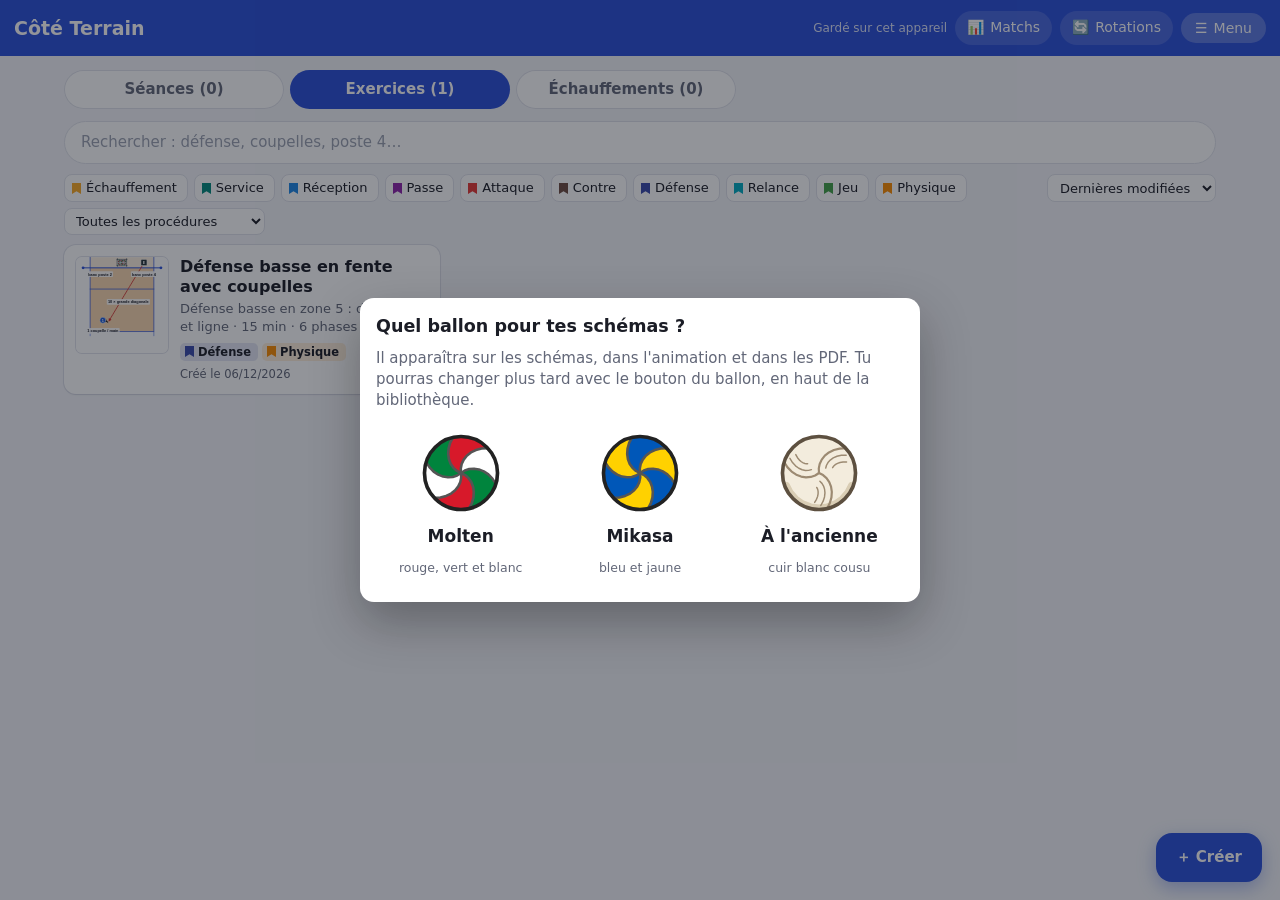
==== app/index.html @ c078babe "Version web de l'appli (iPhone, iPad, Mac) - test" ====
<!DOCTYPE html>
<html lang="fr">
<head>
<meta charset="utf-8">
<meta name="viewport" content="width=device-width,initial-scale=1">
<title>Côté Terrain</title>
<meta name="theme-color" content="#2A4FD8">
<meta name="color-scheme" content="light">
<link rel="manifest" href="manifest.webmanifest">
<link rel="icon" href="icons/icon-192.png">
<link rel="apple-touch-icon" href="icons/icon-192.png">
<meta name="apple-mobile-web-app-capable" content="yes">
<meta name="mobile-web-app-capable" content="yes">
<meta name="apple-mobile-web-app-title" content="Côté Terrain">
<meta name="apple-mobile-web-app-status-bar-style" content="default">
<script>window.COTE_TERRAIN_WEB = true;   /* version web : fiches gardées dans l'appareil, pas de serveur */</script>
<style>
:root{--bg:#F3F4F8;--card:#fff;--ink:#1B1D26;--muted:#626778;--line:#DFE1EA;--pri:#2A4FD8;--pri2:#E7ECFD;--danger:#C62828;--r:12px}
*{box-sizing:border-box}
:root{color-scheme:light}
input,textarea,select{background-color:#fff;color:var(--ink)}
*{scrollbar-width:thin;scrollbar-color:#C9CEDD transparent}
*::-webkit-scrollbar{width:8px;height:6px}*::-webkit-scrollbar-track{background:transparent}
*::-webkit-scrollbar-thumb{background:#C9CEDD;border-radius:99px}*::-webkit-scrollbar-thumb:hover{background:#A9B0C4}
input::placeholder,textarea::placeholder{color:#9AA0B0}
html,body{margin:0;background:var(--bg);color:var(--ink);font:15px/1.4 Roboto,system-ui,-apple-system,"Segoe UI",Arial,sans-serif}
button,input,select,textarea{font:inherit;color:inherit}
button{cursor:pointer}
.top{position:sticky;top:0;z-index:20;background:var(--pri);color:#fff;display:flex;align-items:center;gap:8px;padding:10px 14px;min-height:56px}
.top h1{font-size:19px;margin:0;flex:1;white-space:nowrap;overflow:hidden;text-overflow:ellipsis}
.top .sync{font-size:12px;opacity:.85;white-space:nowrap}
.tbtn{background:rgba(255,255,255,.14);border:0;color:#fff;border-radius:999px;padding:7px 12px;font-size:14px;display:inline-flex;align-items:center;gap:6px;white-space:nowrap}
.tbtn:hover{background:rgba(255,255,255,.26)}
.tbtn svg{width:18px;height:18px;fill:currentColor}
.wrap{max-width:1180px;margin:0 auto;padding:14px}
.banner{background:#FFF4D6;border:1px solid #F2D27A;border-radius:10px;padding:10px 12px;margin-bottom:12px;font-size:14px}
/* ----- appui long sur une carte (1.10.8) ----- */
#app .card[data-a="open"]{-webkit-touch-callout:none;-webkit-user-select:none;user-select:none}
#app .card.lp{transform:scale(.97);transition:transform .45s ease;box-shadow:0 0 0 3px var(--pri)}
.cm-t{margin:0 0 10px;font-size:17px;line-height:1.3}.cm{display:grid;gap:6px}
.cm button{display:flex;align-items:center;gap:10px;width:100%;text-align:left;border:0;border-radius:12px;background:#F3F5FB;padding:13px 14px;font-size:16px;font-weight:600;color:var(--ink)}
.cm button:hover{background:#E8ECF7}.cm button svg{width:20px;height:20px;fill:currentColor}.cm .cm-del{color:#C62828;background:#FDECEC}
/* ----- aperçu avant impression (1.10.3) ----- */
.pvw{position:fixed;inset:0;z-index:60;background:#5B6070;display:flex;flex-direction:column}
.pv-top{display:flex;align-items:center;gap:8px;flex-wrap:nowrap;padding:8px 12px;padding-top:calc(8px + env(safe-area-inset-top));background:#1B1D26;color:#fff}.pv-top b{flex:1;min-width:0;font-size:16px;white-space:nowrap;overflow:hidden;text-overflow:ellipsis}
.pv-top .btn svg{width:16px;height:16px;vertical-align:-3px}.pv-top .btn:not(.pri),.pv-top .sp-x{color:#1B1D26}.pv-top .btn svg{fill:currentColor}.pv-top .sp-x{width:40px;height:40px;font-size:19px;flex:0 0 40px}
.pv-pages{flex:1;overflow:auto;padding:16px 12px 40px;-webkit-overflow-scrolling:touch}
.pv-page{background:#fff;box-shadow:0 6px 24px rgba(0,0,0,.35);margin:0 auto;position:relative;overflow:hidden}
.pv-page svg{display:block}.pv-page.side svg{position:absolute;left:0;top:0;transform-origin:0 0;transform:rotate(90deg) translateY(-100%)}
.pv-n{color:#E5E8F0;font-size:13px;margin:6px 0 16px;text-align:center}
.pv-z{display:flex;background:rgba(255,255,255,.12);border-radius:10px;overflow:hidden}.pv-z button{background:none;border:0;color:#fff;font-size:18px;padding:7px 11px;min-width:40px}.pv-z .pv-zl{font-size:13px;min-width:58px}
.pv-rotb.on{background:#FFD54F}
.pv-hint{position:absolute;left:50%;transform:translateX(-50%);bottom:14px;padding:6px 12px;border-radius:999px;background:rgba(27,29,38,.85);color:#fff;font-size:13px;pointer-events:none;white-space:nowrap;animation:pvh 4s forwards}@keyframes pvh{0%,70%{opacity:1}100%{opacity:0;visibility:hidden}}
@media (hover:hover) and (pointer:fine){.pv-hint{display:none}}
@media (max-width:640px){.pv-top{gap:5px;padding-left:8px;padding-right:8px}.pv-top .btn span,.pv-top b{display:none}.pv-top .pv-z{margin-right:auto}.pv-top .btn{padding:8px 10px}}
/* ----- rotations 5-1 (1.10) ----- */
.rot{display:grid;grid-template-columns:minmax(260px,330px) minmax(0,1fr);gap:14px;align-items:start}
.rot-side{display:grid;gap:12px;position:sticky;top:68px}.rot-main{display:grid;gap:12px}
.rot-ps{display:grid;grid-template-columns:repeat(6,1fr);gap:6px;margin:12px 0 8px}
.rot-p{border:0;border-radius:10px;padding:12px 0;font-size:17px;font-weight:800;background:#fff;box-shadow:0 0 0 1px var(--line);color:var(--ink)}
.rot-p.on{background:var(--pri);color:#fff;box-shadow:none}
.rot-next{width:100%}.rot-hint{color:var(--muted);font-size:13px;margin:8px 0 0;line-height:1.45}
.rot-rs{display:flex;align-items:center;gap:8px;margin:4px 0}.rot-rs span{flex:0 0 96px;font-size:14px;font-weight:600}.rot-rs select{flex:1;min-width:0;padding:7px;border-radius:8px;border:1px solid var(--line);background:#fff;font-size:14px}
.rot-roles{margin-top:8px;border-top:1px solid var(--line);padding-top:8px}
.rot-court .ed-svg{max-height:70vh}.rot-txt h3{margin:4px 0 6px;font-size:16px}.rot-txt p{margin:0 0 10px;font-size:16px;line-height:1.55}
.rot-chk{list-style:none;padding:0;margin:0 0 6px;display:grid;gap:3px;font-size:14px}.rot-chk .ok{color:#1E7B34}.rot-chk .ko{color:#C62828;font-weight:700}
.rot-src{margin-top:8px;font-size:13px}.rot-src summary{cursor:pointer;color:var(--muted)}.rot-src ul{margin:6px 0 0;padding-left:18px}
@media (max-width:860px){.rot{grid-template-columns:1fr}.rot-side{position:static}}
/* ----- mode lecture (1.9) ----- */
.rd-h{margin:0 0 12px}.rd-h h2{font-size:24px;margin:2px 0 8px;line-height:1.2}
.rd-chips{display:flex;flex-wrap:wrap;gap:6px;margin-bottom:8px}.rd-chips span{background:#fff;box-shadow:0 0 0 1px var(--line);border-radius:999px;padding:5px 11px;font-size:14px}
.rd-hb{margin-top:8px}.rd-info{margin:6px 0 0;font-size:16px;line-height:1.5}
.rd-grid{display:grid;grid-template-columns:minmax(0,1.05fr) minmax(0,1fr);gap:16px;align-items:start}
.rd-sch{position:sticky;top:68px;min-height:200px}.rd .ed-svg{touch-action:pan-x pan-y pinch-zoom;max-height:68vh}
.rd-txt{display:grid;gap:10px}.rd-s{background:#fff;border-radius:var(--r);box-shadow:0 0 0 1px var(--line);padding:12px 14px}
.rd-s h3{margin:0 0 6px;font-size:13px;letter-spacing:.04em;text-transform:uppercase;color:var(--pri)}
.rd-t{font-size:17px;line-height:1.55}.rd-empty{color:var(--muted);font-size:16px}
.rd-wu{display:grid;gap:12px}.rd-wi{display:grid;grid-template-columns:minmax(200px,340px) minmax(0,1fr);gap:16px;align-items:start}
.rd-wi:not(:has(.rd-wsch)){grid-template-columns:1fr}
.rd-wsch svg{width:100%;height:auto;display:block}.rd-wtx h3{margin:2px 0 6px;font-size:19px}.rd-wtx p{margin:0 0 6px;font-size:17px;line-height:1.5}
.rd-ok{color:var(--pri);font-weight:600}
.sv{position:relative}
.sv-track{display:flex;overflow-x:auto;overflow-y:hidden;scroll-snap-type:x mandatory;scrollbar-width:none;height:calc(100vh - 56px - 28px - 66px);height:calc(100dvh - 56px - 28px - 66px);overscroll-behavior-x:contain}
.sv-track::-webkit-scrollbar{display:none}
.sv-slide{flex:0 0 100%;scroll-snap-align:start;scroll-snap-stop:always;overflow-y:auto;padding:2px 4px 16px}
.sv-nav{position:fixed;left:0;right:0;bottom:0;z-index:15;display:flex;align-items:center;gap:10px;padding:8px 12px calc(8px + env(safe-area-inset-bottom));background:rgba(255,255,255,.96);box-shadow:0 -1px 0 var(--line),0 -6px 18px rgba(20,30,70,.06)}
.sv-nav>.btn{min-width:64px;font-size:18px;padding:10px 14px}
.sv-mid{flex:1;min-width:0;text-align:center}.sv-mid b{display:block;font-size:15px;white-space:nowrap;overflow:hidden;text-overflow:ellipsis}
.sv-dots{display:flex;justify-content:center;gap:7px;margin-top:6px;flex-wrap:wrap}
.sv-dots button{width:10px;height:10px;border-radius:50%;border:0;padding:0;background:#C9CEDD}.sv-dots button.on{background:var(--pri);width:22px;border-radius:6px}
.sv-step{display:flex;align-items:center;gap:12px;width:100%;text-align:left;background:#fff;border:0;box-shadow:0 0 0 1px var(--line);border-radius:12px;padding:8px 12px;margin:0 0 8px}
.sv-step .n{flex:0 0 30px;height:30px;border-radius:50%;background:var(--pri2);color:var(--pri);font-weight:800;display:flex;align-items:center;justify-content:center}
.sv-step .th svg{width:58px;height:auto;display:block}.sv-step .t{flex:1;min-width:0}.sv-step .t b{display:block;font-size:16px}.sv-step .t small{color:var(--muted)}
.sv-step .go{font-size:26px;color:var(--muted)}.sv-hint{color:var(--muted);text-align:center;font-size:15px}
.sv-cover{max-width:760px;margin:0 auto}
@media (max-width:860px){.rd-grid{grid-template-columns:1fr}.rd-sch{position:static}.rd-wi{grid-template-columns:1fr}.rd-h h2{font-size:21px}.rd-t{font-size:16px}}
.banner.bkrem{display:flex;flex-wrap:wrap;align-items:center;gap:8px 12px;background:#EAF2FF;border-color:#A9C4F5}
.banner.bkrem>span:first-child{flex:1 1 320px}.banner .bkb{display:flex;gap:6px;flex-wrap:wrap}.banner .bkb .btn{margin:0}
.tabs{display:flex;gap:6px;margin-bottom:12px}
.tab{flex:1;max-width:220px;border:0;background:#fff;border-radius:999px;padding:9px 12px;font-weight:600;color:var(--muted);box-shadow:0 0 0 1px var(--line) inset}
.tab.on{background:var(--pri);color:#fff;box-shadow:none}
.search{width:100%;border:1px solid var(--line);background:#fff;border-radius:999px;padding:10px 16px;outline:none}
.search:focus{border-color:var(--pri)}
.chips{display:flex;flex-wrap:wrap;gap:6px;margin:10px 0}
.chip{border:1px solid var(--line);background:#fff;border-radius:8px;padding:4px 10px 4px 7px;font-size:13px;display:inline-flex;align-items:center;gap:5px}
.chip.on{border-color:transparent;font-weight:600}
.bm{width:9px;height:11px;flex:none}
.grid{display:grid;grid-template-columns:repeat(auto-fill,minmax(300px,1fr));gap:12px}
.card{background:var(--card);border-radius:var(--r);box-shadow:0 1px 2px rgba(20,30,60,.08),0 0 0 1px var(--line);padding:12px;display:flex;gap:12px;cursor:pointer;text-align:left;border:0;width:100%}
.card:hover{box-shadow:0 4px 14px rgba(20,30,60,.12),0 0 0 1px var(--line)}
.card .th{flex:none;border-radius:6px;overflow:hidden;background:#fff;box-shadow:0 0 0 1px var(--line)}
.card .th svg{display:block}
.card h3{margin:0 0 3px;font-size:16px;line-height:1.25}
.card .sub{color:var(--muted);font-size:13px;margin-bottom:6px}
.badges{display:flex;flex-wrap:wrap;gap:4px}
.badge{display:inline-flex;align-items:center;gap:4px;padding:1px 7px 1px 5px;border-radius:5px;font-size:11.5px;font-weight:600}
.empty{text-align:center;color:var(--muted);padding:40px 10px}
.fab{position:fixed;right:18px;bottom:18px;z-index:30;background:var(--pri);color:#fff;border:0;border-radius:16px;padding:14px 20px;font-weight:700;box-shadow:0 6px 18px rgba(42,79,216,.35);display:flex;align-items:center;gap:8px}
.menu{position:fixed;right:18px;bottom:82px;z-index:31;background:#fff;border-radius:12px;box-shadow:0 8px 30px rgba(0,0,0,.2);overflow:hidden;min-width:250px}
.menu button{display:block;width:100%;text-align:left;border:0;background:#fff;padding:13px 16px}
.menu button:hover{background:var(--pri2)}
.menu small{display:block;color:var(--muted);font-size:12px}
.page{display:grid;grid-template-columns:minmax(330px,1.1fr) minmax(320px,1fr);gap:16px;align-items:start}
@media (max-width:1100px){.page{grid-template-columns:minmax(0,1.15fr) minmax(0,1fr)}}   /* tablette : schéma à gauche, explications à droite */
@media (max-width:599px){.page{grid-template-columns:1fr}}
.page>*,.ed,.ed>*{min-width:0}
@media (max-width:640px){.tbtn span{display:none}.tbtn{padding:8px}.top .sync{display:none}.top{gap:6px;padding:8px 10px}.wrap{padding:10px}.panel{padding:10px}}
.panel{background:#fff;border-radius:var(--r);box-shadow:0 0 0 1px var(--line);padding:14px}
.panel h2{font-size:15px;margin:0 0 10px;color:var(--pri)}
.f{display:block;margin-bottom:12px}
.f>span{display:block;font-size:12.5px;font-weight:700;color:var(--muted);margin-bottom:4px}
.f input,.f textarea,.f select{width:100%;border:1px solid var(--line);border-radius:8px;padding:8px 10px;background:#fff;outline:none}
.f textarea{resize:vertical;min-height:62px;line-height:1.4}
.f input:focus,.f textarea:focus,.f select:focus{border-color:var(--pri)}
.row2{display:grid;grid-template-columns:1fr 1fr;gap:10px}
.row3{display:grid;grid-template-columns:1fr 1fr 1fr;gap:10px}
@media (max-width:560px){.row3{grid-template-columns:1fr 1fr}}
.btn{border:1px solid var(--line);background:#fff;border-radius:8px;padding:7px 12px;font-size:14px}
.btn:hover{border-color:var(--pri)}
.btn.pri{background:var(--pri);border-color:var(--pri);color:#fff}
.btn.dng{color:var(--danger)}
.btn:disabled{opacity:.45;cursor:default}
.addcat{display:flex;gap:6px;margin-top:4px}
.addcat input{flex:1;border:1px solid var(--line);border-radius:8px;padding:6px 10px;outline:none}
/* éditeur */
.ed{display:flex;flex-direction:column;gap:8px}
.ed-phases{display:flex;gap:6px;flex-wrap:wrap;align-items:center}
.ph{border:1px solid var(--line);background:#fff;border-radius:999px;padding:4px 11px;font-size:13px}
.ph.on{background:var(--pri);border-color:var(--pri);color:#fff;font-weight:600}
.ed-phname{display:flex;gap:6px;align-items:center}
.ed-phname input{flex:1;min-width:0;border:1px solid var(--line);border-radius:8px;padding:5px 9px;outline:none;font-size:14px}
.ed-groups{display:flex;gap:4px;flex-wrap:wrap;user-select:none;-webkit-user-select:none}
.grp{border:0;background:transparent;color:var(--muted);font-weight:600;font-size:13px;padding:5px 10px;border-radius:999px;white-space:nowrap;transition:background .15s,color .15s}
.grp:hover{background:#F1F3F9}
.grp.on{background:var(--pri2);color:var(--pri)}
.ed-tools{display:flex;gap:5px;flex-wrap:wrap;user-select:none;-webkit-user-select:none}
.tool{flex:none;border:1px solid var(--line);background:#fff;border-radius:10px;width:66px;padding:5px 2px 4px;transition:background .15s,border-color .15s;display:flex;flex-direction:column;align-items:center;gap:2px;font-size:10.5px;line-height:1.1;color:var(--ink)}
.tool svg{width:30px;height:30px}
.tool.on{border-color:var(--pri);background:var(--pri2);box-shadow:0 0 0 1px var(--pri) inset}
.ed-canvas{background:#fff;border-radius:10px;box-shadow:0 0 0 1px var(--line);display:flex;justify-content:center;padding:6px}
.ed-svg{display:block;width:100%;max-height:72vh;touch-action:none;user-select:none;-webkit-user-select:none}
.ed-hint{font-size:12.5px;color:var(--muted);min-height:18px}
.ed-svg.penmode{touch-action:pan-y pinch-zoom}
/* ----- Vue 3D ----- */
.v3d{position:fixed;inset:0;z-index:80;background:#DCE5F2;touch-action:none;user-select:none;-webkit-user-select:none}
.v3d-c{position:absolute;inset:0;width:100%;height:100%;display:block}
.v3d-top{position:absolute;left:10px;right:10px;top:10px;display:flex;gap:10px;align-items:center;pointer-events:none}
.v3d-top b{background:rgba(255,255,255,.92);border-radius:999px;padding:7px 13px;font-size:15px}.v3d-top b small{color:#7a3fd0;font-weight:700}
.v3d-ph{background:rgba(255,255,255,.92);border-radius:999px;padding:7px 13px;font-size:14px;font-weight:600}.v3d-ph:empty{display:none}
.v3d-x{margin-left:auto;pointer-events:auto;border:0;background:#fff;border-radius:999px;width:40px;height:40px;font-size:18px;box-shadow:0 2px 8px rgba(0,0,0,.15);cursor:pointer}
.v3d-bar{position:absolute;left:10px;right:10px;bottom:10px;display:flex;flex-direction:column;gap:6px;align-items:center}
.v3d-row{display:flex;gap:6px;flex-wrap:wrap;justify-content:center;background:rgba(255,255,255,.92);border-radius:14px;padding:6px;box-shadow:0 2px 10px rgba(0,0,0,.12)}
.v3d-row button,.v3d-row select{border:1px solid #D5DBE7;background:#fff;border-radius:10px;padding:7px 11px;font-size:14px;cursor:pointer;color:#1d2433}
.v3d-row button.on{background:var(--pri2);border-color:var(--pri);color:var(--pri);font-weight:600}
.v3d-row .v3d-pri{background:var(--pri);color:#fff;border-color:var(--pri);font-weight:700}
.v3d-hint{font-size:12px;color:#3B4A63;background:rgba(255,255,255,.75);border-radius:999px;padding:3px 10px}
/* ----- Ressources ----- */
.rgrid{display:grid;grid-template-columns:repeat(auto-fill,minmax(300px,1fr));gap:12px}
.rcard{background:#fff;border:1px solid var(--line);border-radius:14px;padding:13px 14px;display:flex;flex-direction:column;gap:6px}
.rcard .rh{display:flex;gap:10px;align-items:flex-start}
.rcard .ri{font-size:22px;line-height:1;flex:none;width:30px;text-align:center}
.rcard h3{margin:0;font-size:15.5px;line-height:1.3}
.rcard .rs{font-size:12.5px;color:var(--muted)}
.rcard p{margin:0;font-size:13.5px;line-height:1.45}
.rcard .rt{display:flex;gap:5px;flex-wrap:wrap;align-items:center;margin-top:auto;padding-top:4px}
.rcard .tag{font-size:11.5px;font-weight:700;border-radius:999px;padding:2px 8px;background:#EEF1F7;color:#3B4A63}
.rcard .tag.fr{background:#E6EEFF;color:#1E4FD8}.rcard .tag.en{background:#FFF1E0;color:#A55A00}
.rcard a.btn{text-decoration:none;margin-left:auto}
.rcard.mine{border-color:#C9D7FB;background:#FAFCFF}
.rnote{font-size:13px;color:var(--muted);margin:2px 0 12px}
.chips [data-a="rflt"]{padding:6px 12px}.chips [data-a="rflt"].on{background:var(--pri2);color:var(--pri);border-color:var(--pri)}
/* ----- mode « Éditer en grand » : le terrain occupe tout l'écran, les outils sur le côté (ou en bas en portrait) ----- */
.ed-side{display:contents}
.ed:not(.full) .ed-panel{order:2}.ed:not(.full) .ed-bar{order:3}
body.edfull{overflow:hidden}
.ed.full{position:fixed;inset:0;z-index:55;background:var(--bg,#F3F5FA);padding:10px;gap:8px 12px;display:grid;
  grid-template-columns:minmax(0,1fr) clamp(380px, 27vw, 560px);grid-template-rows:auto auto minmax(0,1fr) auto;grid-template-areas:"cv ph" "cv pn" "cv side" "cv bar"}
.ed.full .ed-phases{grid-area:ph}.ed.full .ed-phname{grid-area:pn}.ed.full .ed-bar{grid-area:bar}
.ed.full .ed-canvas{grid-area:cv;min-height:0;align-items:center}
.ed.full .ed-svg{width:100%;height:100%;max-height:none}
.ed.full .ed-side{grid-area:side;display:flex;flex-direction:column;gap:8px;overflow-y:auto;min-height:0;background:#fff;border-radius:12px;padding:10px;box-shadow:0 0 0 1px var(--line)}
/* « Éditer en grand » : colonne d'outils plus large et boutons plus gros, faciles à toucher au doigt ou à la souris */
.ed.full .ed-tools{display:grid;grid-template-columns:repeat(auto-fill,minmax(104px,1fr));gap:8px}
.ed.full .tool{width:auto;min-width:0;min-height:78px;justify-content:center;gap:5px;font-size:13.5px;border-radius:12px;padding:8px 4px}
.ed.full .tool svg{width:40px;height:40px}
.ed.full .ed-groups{gap:6px}.ed.full .grp{font-size:15px;padding:8px 14px}
.ed.full .ph{font-size:15px;padding:8px 15px}.ed.full .ed-phases{gap:8px}
.ed.full .ed-phname input{font-size:16px;padding:9px 12px}.ed.full .ed-phname .btn{padding:9px 14px}
.ed.full .ed-bar{gap:8px}.ed.full .ed-bar .btn,.ed.full .ed-bar select{font-size:15.5px;padding:11px 16px;border-radius:10px}
.ed.full .ed-hint{font-size:13.5px}
@media (max-height:900px){.ed.full .ed-hint{display:none}}   /* écran peu haut (tablette, portable) : on garde la place pour les outils */
.ed.full .ed-panel{gap:8px;padding:12px;font-size:15px}.ed.full .ed-panel input,.ed.full .ed-panel select,.ed.full .ed-panel .btn{font-size:15.5px;padding:9px 11px}
.ed.full .ed-panel .lbl{font-size:13.5px}
@media (orientation:portrait),(max-width:760px){
  .ed.full{grid-template-columns:minmax(0,1fr);grid-template-rows:auto auto minmax(0,1fr) auto auto;grid-template-areas:"ph" "pn" "cv" "side" "bar"}
  .ed.full .ed-side{max-height:34vh}
  .ed.full .ed-hint{display:none}}
.ed .btn.big-on{background:var(--pri);color:#fff;border-color:var(--pri)}
/* ----- téléphone : onglets Fiche / Schéma ----- */
.mtabs{display:flex;gap:6px;margin-bottom:10px;position:sticky;top:58px;z-index:5;background:var(--bg,#F3F5FA);padding:4px 0;max-width:760px}
.mtabs button{flex:1;border:1px solid var(--line);background:#fff;border-radius:999px;padding:9px 8px;font-size:14.5px;font-weight:600;color:inherit;white-space:nowrap;overflow:hidden;text-overflow:ellipsis}
.mtabs button.on{background:var(--pri);border-color:var(--pri);color:#fff}
.page.mt-fiche>.panel:first-child{display:none}
.page.mt-schema>.panel:nth-child(2){display:none}
.page.mt-fiche,.page.mt-schema{grid-template-columns:minmax(0,1fr)!important}
.page.mt-fiche>#fields{max-width:980px;width:100%;margin:0 auto}
@media (max-width:599px){.page.mt-both>#fields{order:-1}}
.mtabs .ms{display:none}
@media (max-width:560px){.mtabs .ml{display:none}.mtabs .ms{display:inline}.mtabs button{font-size:13.5px;padding:9px 4px}.mtabs button[data-v="both"]{flex:.7}.mtabs button[data-v="fiche"]{flex:1.3}}
@media (max-height:500px) and (orientation:landscape){.mtabs{position:static;margin-bottom:6px}.top{min-height:46px;padding-top:4px;padding-bottom:4px}}
.opts h4{margin:16px 0 6px;font-size:13px;text-transform:uppercase;letter-spacing:.04em;color:var(--muted)}
.opts .dest{display:grid;gap:6px}
.opts .dest label{display:flex;gap:9px;align-items:flex-start;border:1px solid #D5DBE7;border-radius:11px;padding:9px 11px;cursor:pointer;background:#fff}
.opts .dest label.on{border-color:var(--pri);background:var(--pri2)}
.opts .dest small{display:block;color:var(--muted);word-break:break-all}
.opts .row{display:flex;gap:8px;align-items:center;flex-wrap:wrap;margin-top:8px}
.opts .stat{margin-top:10px;padding:9px 11px;border-radius:10px;background:#F3F6FB;font-size:13px}
.opts .stat.err{background:#FFF1F1;color:#B71C1C}
.opts .bkl{max-height:240px;overflow:auto;display:grid;gap:5px;margin-top:8px}
.opts .bkl button{display:flex;justify-content:space-between;gap:8px;text-align:left;border:1px solid #D5DBE7;background:#fff;border-radius:9px;padding:8px 10px;cursor:pointer;color:inherit}
.btn.on{background:var(--pri2);border-color:var(--pri);color:var(--pri)}
.ctxm{position:fixed;z-index:60;background:#fff;color:#1d2433;border-radius:14px;box-shadow:0 10px 34px rgba(10,20,50,.28),0 0 0 1px rgba(10,20,50,.08);padding:10px 12px 12px;width:min(300px,calc(100vw - 16px));max-height:calc(100vh - 16px);overflow:auto;font-size:14px;animation:cmIn .12s ease-out}
@keyframes cmIn{from{opacity:0;transform:scale(.96)}to{opacity:1;transform:none}}
.ctxm .cm-h{display:flex;align-items:center;gap:8px;margin-bottom:4px}.ctxm .cm-h b{flex:1;font-size:15px}
.ctxm .cm-x{border:0;background:#EEF1F7;border-radius:999px;width:28px;height:28px;font-size:15px;cursor:pointer}
.ctxm .cm-s{font-size:11.5px;font-weight:700;text-transform:uppercase;letter-spacing:.04em;color:var(--muted);margin:9px 0 4px}
.ctxm .cm-c{display:flex;flex-wrap:wrap;gap:5px}
.ctxm .cm-c button{border:1px solid #D5DBE7;background:#fff;border-radius:999px;padding:5px 10px;font-size:13px;cursor:pointer;color:inherit}
.ctxm .cm-c button.on{background:var(--pri);border-color:var(--pri);color:#fff}
.ctxm .cm-c button i{display:inline-block;width:9px;height:9px;border-radius:50%;margin-right:5px;vertical-align:0}
.ctxm input{width:100%;box-sizing:border-box;border:1px solid #D5DBE7;border-radius:9px;padding:7px 9px;font-size:14px;background:#fff;color:#1d2433}
.ctxm .cm-b{display:grid;grid-template-columns:1fr 1fr;gap:6px;margin-top:11px}
.ctxm .cm-b button{border:1px solid #D5DBE7;background:#F7F8FC;border-radius:10px;padding:8px 6px;font-size:13px;cursor:pointer;color:inherit}
.ctxm .cm-b button.dng{color:#C62828;border-color:#F3C4C4;background:#FFF5F5}
.ctxm .cm-b button.wide{grid-column:1/-1}
.ed-panel{display:flex;flex-wrap:wrap;gap:6px;align-items:center;background:#F7F8FC;border-radius:10px;padding:8px;min-height:46px}
.ed-panel input,.ed-panel select{border:1px solid var(--line);border-radius:8px;padding:5px 8px;background:#fff;outline:none;font-size:14px}
.ed-panel .lbl{font-size:12.5px;font-weight:700;color:var(--muted)}
.ed-bar{display:flex;gap:6px;flex-wrap:wrap}
/* échauffement */
.wi{display:grid;grid-template-columns:auto 1fr;gap:12px;padding:12px 0;border-top:1px solid var(--line)}
.wi:first-of-type{border-top:0}
.wi .th{border:0;padding:0;background:#fff;border-radius:6px;box-shadow:0 0 0 1px var(--line);overflow:hidden;cursor:pointer;position:relative}
.wi .th span{position:absolute;right:4px;bottom:4px;background:rgba(27,29,38,.75);color:#fff;font-size:11px;border-radius:6px;padding:2px 6px}
.wi .th svg{display:block}
.wi-acts{display:flex;gap:6px;flex-wrap:wrap}
@media (max-width:560px){.wi{grid-template-columns:1fr}}
/* modale & toast */
.ov{position:fixed;inset:0;background:rgba(15,18,30,.45);z-index:50;display:flex;align-items:center;justify-content:center;padding:12px}
.dlg{background:#fff;border-radius:14px;max-width:560px;width:100%;max-height:96vh;overflow:auto;padding:16px;box-shadow:0 20px 50px rgba(0,0,0,.3)}
.dlg.big{max-width:620px}
.dlg h3{margin:0 0 10px}
.dlg .acts{display:flex;justify-content:flex-end;gap:8px;margin-top:14px}
#toast{position:fixed;left:50%;bottom:22px;transform:translateX(-50%);z-index:60;display:flex;flex-direction:column;gap:6px;align-items:center;pointer-events:none}
.tst{background:#1B1D26;color:#fff;border-radius:10px;padding:10px 14px;font-size:14px;box-shadow:0 6px 20px rgba(0,0,0,.25);display:flex;gap:12px;align-items:center;pointer-events:auto;max-width:92vw}
.tst button{background:none;border:0;color:#9DB4FF;font-weight:700}
.trow{display:flex;align-items:center;gap:10px;background:#fff;border-radius:10px;box-shadow:0 0 0 1px var(--line);padding:10px 12px;margin-bottom:8px}
.trow .t{flex:1}
.trow small{color:var(--muted)}
.hide{display:none!important}
.sign{text-align:center;color:var(--muted);font-size:12.5px;margin-top:22px;cursor:pointer}
.about{text-align:center}.about h2{margin:6px 0 0;font-size:26px}.about .tag{color:var(--muted);margin-bottom:10px}
.about .ver{display:inline-block;background:var(--pri2);color:var(--pri);font-weight:700;border-radius:999px;padding:3px 12px;font-size:13px}
.about .who{margin:14px 0 4px;line-height:1.6}.about .who b{color:var(--ink)}
.about table{width:100%;border-collapse:collapse;margin-top:8px;text-align:left;font-size:13px}.about td{border-top:1px solid var(--line);padding:6px 4px;vertical-align:top}
.about .facts{display:flex;gap:8px;justify-content:center;flex-wrap:wrap;margin:10px 0}.about .facts span{background:#F7F8FC;border-radius:8px;padding:4px 10px;font-size:13px}
.lines{display:flex;flex-wrap:wrap;gap:5px;align-items:center;width:100%;padding-bottom:6px;margin-bottom:2px;border-bottom:1px dashed var(--line)}
.lchip{display:inline-flex;align-items:center;gap:6px;border:1px solid var(--line);background:#fff;border-radius:999px;padding:3px 10px;font-size:13px}
.lchip i{display:inline-block;width:12px;height:4px;border-radius:2px}
.lchip.on{border-color:#00A0E8;background:#E3F5FE;font-weight:700}
.meta{font-size:12.5px;color:var(--muted);margin:-2px 0 12px}.meta b{color:var(--ink);font-weight:600}
.card .made{font-size:11.5px;color:var(--muted);margin-top:5px}
.sortsel{border:1px solid var(--line);background:#fff;border-radius:8px;padding:4px 8px;font-size:13px;margin-left:auto}
.lsteps{display:flex;gap:6px;overflow-x:auto;margin-bottom:12px;padding-bottom:4px;user-select:none;-webkit-user-select:none}
.lstep{flex:none;border:1px solid var(--line);background:#fff;border-radius:999px;padding:6px 12px;font-size:13px;white-space:nowrap}
.lstep.on{background:var(--pri);border-color:var(--pri);color:#fff;font-weight:700}.lstep.done{color:#2E7D32;border-color:#A5D6A7}
.lgrid{display:grid;grid-template-columns:minmax(0,1fr) minmax(0,1fr);gap:0 14px;align-items:start;grid-template-areas:"timer sch" "rate sch" "txt sch";grid-template-rows:auto auto 1fr}
.a-timer{grid-area:timer}.a-sch{grid-area:sch;margin-bottom:14px}.a-rate{grid-area:rate}.a-txt{grid-area:txt}
@media (max-width:900px){.lgrid{grid-template-columns:minmax(0,1fr);grid-template-areas:"timer" "sch" "rate" "txt";grid-template-rows:auto}}
.tclock{font-weight:800;font-size:20px;font-variant-numeric:tabular-nums;background:rgba(255,255,255,.16);border-radius:10px;padding:3px 10px}
.tclock.over{background:#FFD9D9;color:#B71C1C}
.ltimer{background:#fff;border-radius:18px;box-shadow:0 0 0 1px var(--line);padding:14px 14px 16px;margin-bottom:14px;text-align:center}
.ltimer .lname{font-size:13px;font-weight:700;color:var(--muted);text-transform:uppercase;letter-spacing:.5px}
.ltimer h2{margin:4px 0 6px;font-size:20px}
.lclock{font-size:clamp(68px,17vw,128px);font-weight:800;font-variant-numeric:tabular-nums;line-height:1.05;letter-spacing:1px}
.ltimer.over .lclock{color:var(--danger)}
.ltimer.ring{animation:ring 1s infinite}@keyframes ring{0%,100%{background:#fff}50%{background:#FFD9D9}}
.lbar{height:10px;background:#EEF0F6;border-radius:6px;overflow:hidden;margin:10px 4px 14px}.lbar>div{height:100%;background:var(--pri);width:0;transition:width .25s linear}
.ltimer.over .lbar>div{background:var(--danger)}
.lbtns{display:flex;gap:8px;justify-content:center;flex-wrap:wrap;align-items:center}
.lbtns .big{font-size:19px;font-weight:700;padding:13px 30px;border-radius:999px;min-width:170px}
.lalarm{margin-top:12px;font-weight:800;color:var(--danger);font-size:19px;display:flex;gap:10px;justify-content:center;align-items:center;flex-wrap:wrap}
.lnav{position:sticky;bottom:0;display:flex;gap:10px;padding:10px 0 12px;background:linear-gradient(transparent,var(--bg) 30%)}
.lnav .btn{flex:1;padding:13px;font-size:16px;font-weight:600}
.ltxt h4{margin:10px 0 3px;font-size:13px;color:var(--muted)}.ltxt p{margin:0;white-space:pre-wrap;line-height:1.45}
.ltxt details summary{cursor:pointer;font-size:13px;font-weight:700;color:var(--muted);margin-top:10px}
.rate{display:flex;gap:6px;flex-wrap:wrap;align-items:center;margin-top:6px}
.rate button{border:1px solid var(--line);background:#fff;border-radius:999px;padding:6px 12px;font-size:14px}
.rate button.on[data-v="OK"]{background:#E3F4E6;border-color:#2E7D32;color:#1B5E20;font-weight:700}
.rate button.on[data-v="MEDIUM"]{background:#FFF1DB;border-color:#EF6C00;color:#9A4A00;font-weight:700}
.rate button.on[data-v="KO"]{background:#FDE3E3;border-color:#C62828;color:#8E1B1B;font-weight:700}
.rate input{flex:1;min-width:150px;border:1px solid var(--line);border-radius:8px;padding:6px 9px;outline:none}
.lwi{display:grid;grid-template-columns:auto 1fr;gap:10px;padding:10px 0;border-top:1px solid var(--line)}.lwi:first-child{border-top:0}
.lwi svg{display:block;border-radius:5px;box-shadow:0 0 0 1px var(--line)}
@media (max-width:560px){.lwi{grid-template-columns:1fr}}
.opt{display:flex;gap:10px;align-items:flex-start;padding:9px 0;border-top:1px solid var(--line);cursor:pointer}.opt:first-of-type{border-top:0}.opt input{margin-top:4px;transform:scale(1.2)}.opt small{display:block;color:var(--muted)}
.run{display:flex;gap:10px;align-items:center;padding:8px 0;border-top:1px solid var(--line);cursor:pointer}.run:first-child{border-top:0}.run .t{flex:1}.run small{color:var(--muted)}
.aiwrap{position:relative;margin-bottom:12px}.aiwrap>label.f{margin-bottom:0}
.aibtn{position:absolute;right:0;top:-4px;border:1px solid #D9CCF7;background:#F6F1FF;color:#5B3CC4;border-radius:999px;padding:2px 10px;font-size:12.5px;font-weight:600}
.aibtn:hover{background:#ECE3FF}.aibtn:disabled{opacity:.5}
.aiprev{margin-top:6px;border:1px solid #D9CCF7;background:#FBF9FF;border-radius:10px;padding:9px 10px}
.aiprev .txt{white-space:pre-wrap;font-size:14px;line-height:1.45;min-height:20px}
.aiprev .acts{display:flex;gap:6px;flex-wrap:wrap;margin-top:8px}
.aiprev .who{font-size:11.5px;font-weight:700;color:#5B3CC4;margin-bottom:4px}
.spin{display:inline-block;width:14px;height:14px;border:2px solid #CDBEF5;border-top-color:#5B3CC4;border-radius:50%;animation:sp 1s linear infinite;vertical-align:-2px;margin-right:6px}
@keyframes sp{to{transform:rotate(360deg)}}
.drop{border:2px dashed #CDBEF5;border-radius:12px;padding:16px;text-align:center;background:#FBF9FF;cursor:pointer;display:block}
.thumbs{display:flex;gap:6px;flex-wrap:wrap;margin-top:8px}.thumbs img{height:70px;border-radius:6px;box-shadow:0 0 0 1px var(--line)}
.radio{display:flex;gap:10px;align-items:flex-start;padding:9px 10px;border-radius:10px;cursor:pointer;border:1px solid transparent}
.radio:hover{background:#F7F8FC}.ballcards{display:flex;gap:10px}.ballcards .radio{padding:9px 4px}.ballcards svg{width:84px;height:84px}.ballmini{flex:none;display:block}.radio.on{border-color:var(--pri);background:var(--pri2)}
.radio input{margin-top:4px}.radio small{display:block;color:var(--muted)}
.step{display:flex;align-items:center;gap:10px;padding:6px 0}.step .l{flex:1}.step b{min-width:26px;text-align:center;font-size:17px}
.step button{width:34px;height:34px;border-radius:50%;border:1px solid var(--line);background:#fff;font-size:18px}
.srow{display:flex;align-items:center;gap:10px;padding:8px 0;border-top:1px solid var(--line)}.srow:first-child{border-top:0}
.srow .n{width:26px;height:26px;border-radius:50%;background:var(--pri2);color:var(--pri);font-weight:700;display:flex;align-items:center;justify-content:center;flex:none;font-size:13px}
.srow .t{flex:1;min-width:0;cursor:pointer}.srow .t b{display:block}.srow small{color:var(--muted)}
.srow .th{flex:none;border-radius:4px;overflow:hidden;box-shadow:0 0 0 1px var(--line);cursor:pointer}.srow .th svg{display:block}
.pick{max-height:52vh;overflow:auto;margin-top:8px}
.pick label{display:flex;gap:10px;align-items:center;padding:8px 4px;border-top:1px solid var(--line);cursor:pointer}
.pick label:first-child{border-top:0}.pick small{color:var(--muted)}
@media (max-width:640px){.srow{gap:6px}.srow .th{display:none}.srow .btn{padding:5px 8px}.srow .t small{display:block}}
.mat{display:flex;flex-wrap:wrap;gap:8px}.mat span{display:inline-flex;align-items:center;gap:5px;background:#F7F8FC;border-radius:8px;padding:4px 9px;font-size:13.5px}.mat svg{width:22px;height:22px}
/* grands écrans (27 pouces…) : on utilise la place, le terrain grandit.
   Placé à la fin du style pour passer devant les réglages normaux (en CSS, à égalité, c'est la dernière règle qui gagne). */
@media (min-width:1500px){.wrap{max-width:1680px}.page{grid-template-columns:minmax(330px,1.4fr) minmax(400px,1fr)!important}
  .ed-canvas .ed-svg{max-height:calc(100vh - 130px)}                                  /* le terrain prend toute la hauteur de l'écran */
  .f>span{font-size:13.5px}.f input,.f textarea,.f select{font-size:15px;padding:9px 11px}.f textarea{min-height:88px}.panel{padding:18px}.panel h2{font-size:16px}}
@media (min-width:1900px){.wrap{max-width:2400px;padding:18px 24px}.page{grid-template-columns:minmax(330px,1.45fr) minmax(500px,1fr)!important;gap:22px}.tool{width:84px;min-width:84px;font-size:12px;padding:7px 2px 6px}.tool svg{width:36px;height:36px}
  .f{margin-bottom:16px}.f>span{font-size:14.5px;margin-bottom:6px}.f input,.f textarea,.f select{font-size:16.5px;padding:11px 13px;border-radius:10px}.f textarea{min-height:120px;line-height:1.5}
  .chip{font-size:14.5px;padding:6px 12px 6px 9px}.btn{font-size:15px;padding:9px 14px}.addcat input{font-size:15px;padding:9px 12px}.panel{padding:22px}.panel h2{font-size:18px}
  .grp{font-size:14.5px;padding:7px 13px}.ph{font-size:14.5px;padding:6px 13px}.ed-phname input{font-size:15.5px;padding:7px 11px}.ed-hint{font-size:13.5px}}
/* comptage ✅ / ❌ en Direct */
.lcount{margin-bottom:14px}
.lc-what{width:100%;border:1px solid var(--line);border-radius:8px;padding:8px 10px;outline:none;font-size:14.5px;margin-bottom:10px}
.lc-btns{display:grid;grid-template-columns:1fr 1fr;gap:10px}
.lc-btns button{border:0;border-radius:16px;padding:18px 8px;font-size:30px;font-weight:800;display:flex;align-items:center;justify-content:center;gap:12px;user-select:none;-webkit-user-select:none;touch-action:manipulation}
.lc-btns b{font-size:40px;font-variant-numeric:tabular-nums}
.lc-ok{background:#E3F4E6;color:#1B5E20;box-shadow:0 0 0 2px #2E7D32 inset}.lc-ko{background:#FDE3E3;color:#8E1B1B;box-shadow:0 0 0 2px #C62828 inset}
.lc-btns button:active{transform:scale(.97)}.lc-btns button.pop{animation:pop .25s}@keyframes pop{50%{transform:scale(1.06)}}
.lc-sum{display:flex;justify-content:space-between;align-items:center;gap:8px;margin-top:10px;font-size:15px}
.lc-prev{margin-top:8px;font-size:13px;color:var(--muted)}
.sch-h{display:flex;justify-content:space-between;align-items:center;gap:8px}.sch-h .btn{font-size:13.5px;padding:6px 10px}
/* historique des comptages (fiche exercice) */
.cnth{display:flex;flex-direction:column;gap:5px;margin-bottom:4px}
.cnt-r{display:grid;grid-template-columns:84px minmax(60px,1fr) 46px auto 26px;gap:8px;align-items:center;font-size:13.5px}
.cnt-d{color:var(--muted);font-variant-numeric:tabular-nums}.cnt-p{font-weight:800;text-align:right}.cnt-n{color:var(--muted);white-space:nowrap;overflow:hidden;text-overflow:ellipsis;max-width:220px}
.cnt-bar{height:10px;background:#FDE3E3;border-radius:6px;overflow:hidden}.cnt-bar i{display:block;height:100%;background:#2E7D32}
.cnt-x{border:0;background:none;color:var(--muted);font-size:14px;cursor:pointer}
@media (max-width:560px){.cnt-r{grid-template-columns:76px minmax(40px,1fr) 42px 22px}.cnt-n{display:none}}
/* « Montrer aux joueuses » */
.showp{position:fixed;inset:0;z-index:70;background:#fff;display:flex;flex-direction:column;padding:8px 10px 10px}
.sp-top{display:flex;align-items:center;gap:10px;padding:2px 4px 6px}.sp-top b{flex:1;font-size:clamp(16px,2.4vw,26px);overflow:hidden;text-overflow:ellipsis;white-space:nowrap}
.sp-top .tclock{background:#EEF1FA;color:var(--ink);font-size:clamp(20px,3vw,34px)}.sp-top .tclock:empty{display:none}
.sp-x{border:0;background:#EEF1FA;border-radius:999px;width:46px;height:46px;font-size:22px;cursor:pointer}
.sp-host{flex:1;min-height:0}.sp-host .ed{height:100%;display:flex;flex-direction:column}
.showp .ed-canvas{flex:1;min-height:0;box-shadow:none;align-items:center}.showp .ed-svg{height:100%;max-height:none!important;width:100%}
.showp .ph{font-size:clamp(14px,1.8vw,19px);padding:8px 16px}.showp .ed-bar{justify-content:center}.showp .ed-bar .btn{font-size:17px;padding:11px 20px}
/* QR code */
.qr-box{display:flex;justify-content:center}.qr-svg{width:min(62vh,82vw,560px);height:auto;display:block;image-rendering:pixelated}
.qr-nav{display:flex;justify-content:center;align-items:center;gap:8px;margin:8px 0}.qr-n{font-weight:700;min-width:84px;text-align:center}
.qr-help{font-size:14px;color:var(--muted);margin:6px 0 0;text-align:center}
.qs-box{position:relative;background:#000;border-radius:12px;overflow:hidden;aspect-ratio:4/3;max-height:60vh}
.qs-box video{width:100%;height:100%;object-fit:cover;display:block}
.qs-frame{position:absolute;inset:14%;border:3px solid rgba(255,255,255,.85);border-radius:14px;box-shadow:0 0 0 999px rgba(0,0,0,.25)}
.qs-st{font-size:14.5px;margin:10px 0 0}
.imp-c{display:block;width:100%;text-align:left;padding:12px 14px;margin-bottom:8px;font-size:16px}.imp-c small{display:block;color:var(--muted);font-size:13px;margin-top:2px}
/* matchs */
.m-head{display:flex;align-items:center;gap:12px;flex-wrap:wrap;margin-bottom:14px}.m-hint{color:var(--muted);font-size:13.5px}
.btn.big{font-size:16px;padding:11px 18px;font-weight:700;border-radius:12px}
.m-card{align-items:center}.m-sets{flex:none;min-width:64px;text-align:center;font-size:24px;font-weight:800;border-radius:12px;padding:10px 6px;background:#EEF1FA}
.m-sets.win{background:#E3F4E6;color:#1B5E20}.m-sets.lose{background:#FDE3E3;color:#8E1B1B}.m-sets.live{background:#FFF4D6;color:#8A5A00}
.m-prow{display:grid;grid-template-columns:64px minmax(0,1fr) minmax(0,190px) 40px;gap:6px;margin-bottom:6px}
.m-prow input,.m-prow select{border:1px solid var(--line);border-radius:8px;padding:9px 10px;background:#fff;outline:none;font-size:15px;min-width:0}.m-prow select{border-width:2px}
.m-num{text-align:center;font-weight:800}
.m-compo{max-width:720px;margin:0 auto}.m-net{background:#2A4FD8;color:#fff;text-align:center;font-weight:800;letter-spacing:4px;font-size:12px;border-radius:6px;padding:3px;margin-top:8px}
.m-grid{display:grid;grid-template-columns:repeat(3,1fr);gap:8px;background:#F8DDB6;border-radius:0 0 12px 12px;padding:10px}
.m-slot{display:flex;flex-direction:column;gap:4px;background:rgba(255,255,255,.7);border-radius:10px;padding:8px}.m-slot span{font-size:12.5px;font-weight:800;color:#8A5A00}
.m-slot select{border:1px solid var(--line);border-radius:8px;padding:9px 6px;font-size:15px;background:#fff;min-width:0}
.seg{display:flex;gap:6px}.seg button{flex:1;border:1px solid var(--line);background:#fff;border-radius:10px;padding:10px;font-size:15px;font-weight:600}.seg button.on{background:var(--pri);border-color:var(--pri);color:#fff}
.m-err{color:var(--danger);font-weight:700;min-height:20px;margin-top:6px}
.m-entry{max-width:1100px;margin:0 auto}
.m-score{display:grid;grid-template-columns:1fr auto 1fr;gap:10px;align-items:stretch;margin-bottom:10px}
.m-sc{background:#fff;border-radius:16px;box-shadow:0 0 0 1px var(--line);text-align:center;padding:6px 8px}.m-sc small{display:block;font-weight:700;color:var(--muted);white-space:nowrap;overflow:hidden;text-overflow:ellipsis}
.m-sc b{font-size:clamp(46px,9vw,76px);line-height:1;font-variant-numeric:tabular-nums}.m-sc.us b{color:#1B5E20}.m-sc.them b{color:#8E1B1B}.m-sc.srv{box-shadow:0 0 0 3px #F2B705}
.m-mid{text-align:center;font-size:14px;align-self:center;color:var(--muted)}.m-mid b{font-size:24px;color:var(--ink)}
.m-court{position:relative;display:grid;grid-template-columns:repeat(3,1fr);gap:6px;background:#F8DDB6;border-radius:12px;padding:12px 10px 10px;margin-bottom:12px;border-top:5px solid #2A4FD8}
.m-pl{background:#fff;border-radius:10px;padding:5px 6px;display:flex;align-items:center;gap:6px;border-left:5px solid var(--c);position:relative;min-width:0}
.m-pl em{font-style:normal;font-size:10.5px;font-weight:800;color:#8A5A00;min-width:16px}.m-pl b{font-size:20px;min-width:26px;text-align:center}.m-pl span{font-size:14px;white-space:nowrap;overflow:hidden;text-overflow:ellipsis}.m-pl.srv{box-shadow:0 0 0 3px #F2B705}.m-pl i{position:absolute;right:4px;font-style:normal}
.m-btns{display:grid;grid-template-columns:1fr 1fr;gap:10px}
.m-col{display:flex;flex-direction:column;gap:7px}.m-col h3{margin:0;font-size:15px;text-align:center;border-radius:10px;padding:6px;color:#fff}
.m-col.us h3{background:#2E7D32}.m-col.them h3{background:#C62828}
.m-b{border:0;border-radius:12px;padding:11px 10px;text-align:left;font-size:16px;min-height:54px;touch-action:manipulation;user-select:none;-webkit-user-select:none}
.m-b small{display:block;font-size:12px;opacity:.75;font-weight:400}.m-col.us .m-b{background:#E3F4E6;color:#1B5E20;box-shadow:0 0 0 1px #A5D6A7 inset}.m-col.them .m-b{background:#FDE3E3;color:#8E1B1B;box-shadow:0 0 0 1px #EF9A9A inset}
.m-b:active{transform:scale(.98)}
.m-tools{display:flex;gap:6px;flex-wrap:wrap;margin:12px 0}.m-tools .btn{padding:10px 12px}
.m-log{display:flex;flex-direction:column;gap:3px;font-size:14px}.m-log>div{padding:3px 8px;border-radius:6px}.m-log .us{background:#F1F9F2}.m-log .them{background:#FDF2F2}
.m-log span{font-weight:800;margin-right:8px;font-variant-numeric:tabular-nums}
.m-picks{display:grid;grid-template-columns:repeat(3,1fr);gap:8px}.m-picks.small{grid-template-columns:repeat(4,1fr)}
.m-pick{border:0;border-left:6px solid var(--c);background:#F4F6FB;border-radius:12px;padding:10px 8px;display:flex;flex-direction:column;align-items:center;gap:1px;min-width:0}
.m-pick b{font-size:26px;line-height:1.1}.m-pick span{font-size:14px;font-weight:600;max-width:100%;overflow:hidden;text-overflow:ellipsis;white-space:nowrap}.m-pick small{font-size:11.5px;color:var(--muted)}
.m-picks.small .m-pick b{font-size:19px}
@media (max-width:560px){.m-picks.small{grid-template-columns:repeat(3,1fr)}.m-b{font-size:14.5px;padding:9px 8px}.m-prow{grid-template-columns:52px minmax(0,1fr) 110px 36px}}
.m-rep{display:flex;flex-direction:column;gap:12px;max-width:1100px;margin:0 auto}.m-rep .panel{margin:0}
.m-hero h2{margin:4px 0 6px;font-size:22px;color:var(--ink)}.m-hero h2 b{font-size:28px;margin:0 6px}.m-hero small{color:var(--muted)}
.m-setl{display:flex;gap:6px;flex-wrap:wrap}.m-setl span{border-radius:8px;padding:3px 9px;font-weight:700;font-size:14px}.m-setl .w{background:#E3F4E6;color:#1B5E20}.m-setl .l{background:#FDE3E3;color:#8E1B1B}.m-setl .live{background:#FFF4D6}
.m-tiles{display:grid;grid-template-columns:repeat(auto-fit,minmax(200px,1fr));gap:10px}
.m-tile{background:#fff;border-radius:14px;box-shadow:0 0 0 1px var(--line);padding:12px 14px;display:flex;flex-direction:column}.m-tile b{font-size:30px;color:#1B5E20}.m-tile.bad b{color:#8E1B1B}.m-tile span{font-weight:700}.m-tile small{color:var(--muted);font-size:12.5px;margin-top:2px}
.m-ins{border-left:4px solid #90A4AE;padding:4px 10px;margin:8px 0}.m-ins p{margin:2px 0 0;font-size:14px;color:#37474F}.m-ins.work{border-color:#E65100;background:#FFF6EE}.m-ins.good{border-color:#2E7D32;background:#F1F9F2}
.m-tw{overflow-x:auto}.m-tab{border-collapse:collapse;width:100%;font-size:14px;font-variant-numeric:tabular-nums}
.m-tab th{background:#EEF1FA;font-size:12.5px;padding:6px;text-align:center;white-space:nowrap}.m-tab td{padding:6px;text-align:center;border-bottom:1px solid var(--line)}
.m-tab td.g{color:#1B5E20;font-weight:700}.m-tab td.r{color:#B71C1C;font-weight:700}.m-tab .m-who{text-align:left;white-space:nowrap}.m-who i{display:inline-block;width:8px;height:8px;border-radius:50%;margin-right:6px}
.m-bal{font-weight:800}
/* barre du haut : boutons à droite, icônes seules si ça déborde, puis menu ⋯ */
.tacts{display:flex;align-items:center;gap:8px;flex:none;margin-left:auto}
.top.icons .tbtn span{display:none}.top.icons .tbtn{padding:8px 10px}.top.icons .sync{display:none}.top.icons .tacts{gap:5px}
.top h1{min-width:0}
.tmore{position:relative}.tmore>.tbtn{font-size:20px;line-height:1;padding:6px 12px}
.tmore-l{display:none;position:absolute;right:0;top:calc(100% + 8px);background:#fff;border-radius:12px;box-shadow:0 10px 30px rgba(0,0,0,.25);padding:6px;min-width:210px;z-index:40;flex-direction:column;gap:2px}
.tmore.open .tmore-l{display:flex}
.tmore-l .tbtn{background:none;color:var(--ink);justify-content:flex-start;width:100%;border-radius:8px;padding:10px 12px!important}
.tmore-l .tbtn:hover{background:#F1F3F9}
.lmenu .tmore-l{min-width:270px;max-height:calc(100vh - 80px);overflow-y:auto}.lm-h{font-size:11px;font-weight:800;letter-spacing:.06em;text-transform:uppercase;color:var(--muted);padding:10px 12px 4px}.lm-h:first-child{padding-top:4px}
.lmenu .tmore-l .tbtn svg{width:18px;height:18px}.top .tmore.lmenu>.tbtn{font-size:14px;line-height:normal;padding:7px 14px;background:rgba(255,255,255,.24)}.top .lmenu>.tbtn span{display:inline!important}.top .tmore-l .tbtn span{display:inline!important}
/* téléphone : le terrain prend plus de place */
@media (max-width:640px){.wrap{padding:8px 6px}.page>.panel:first-child{padding:8px 6px}.ed-canvas{padding:2px}}
@media (max-height:500px) and (orientation:landscape){.ed-canvas .ed-svg{max-height:calc(100vh - 64px)}}
/* aide : ⓘ, procédures, observables, visite guidée */
.hlp{border:0;background:#E8EDFB;color:var(--pri);width:20px;height:20px;border-radius:50%;font-size:12px;font-weight:800;line-height:20px;padding:0;margin-left:4px;cursor:pointer;vertical-align:1px}
.hlp:hover{background:var(--pri);color:#fff}
.hlp-t{line-height:1.5;margin:0 0 6px}
.obsb{border:1px solid #CFD8F5;background:#F4F7FF;color:var(--pri);border-radius:999px;font-size:12px;font-weight:700;padding:2px 9px;margin-left:8px;cursor:pointer;vertical-align:1px}
.m-ins .obsb{margin:6px 0 2px}
.obs-g{display:flex;flex-wrap:wrap;gap:6px;margin-bottom:10px}.obs-g .chip.on{font-weight:700}
.obs-lv{margin-bottom:10px;max-width:420px}
.obs-l{display:flex;flex-direction:column;gap:6px;max-height:52vh;overflow:auto}
.obs-r{display:grid;grid-template-columns:auto 120px 1fr;gap:8px;align-items:start;background:#F7F8FC;border-radius:10px;padding:8px 10px;font-size:14.5px;cursor:pointer}
.obs-r b{color:var(--pri)}.obs-r.plus{background:#FFF8EC}.obs-r.plus b{color:#B26A00}
.obs-r input{margin-top:3px;width:18px;height:18px}
@media (max-width:560px){.obs-r{grid-template-columns:auto 1fr}.obs-r span{grid-column:2}}
.lc-zone{border-radius:10px;padding:7px 10px;font-weight:700;font-size:14px;margin-top:10px}
.lc-zone.ok{background:#E3F4E6;color:#1B5E20}.lc-zone.easy{background:#E7F0FF;color:#1A47B8}.lc-zone.hard{background:#FFF1DB;color:#9A4A00}
.tour{position:fixed;inset:0;z-index:90}
.tour-hole{position:fixed;border-radius:12px;box-shadow:0 0 0 9999px rgba(10,18,40,.62);outline:3px solid #F2B705;transition:all .25s;pointer-events:none}
.tour-b{position:fixed;background:#fff;border-radius:14px;box-shadow:0 12px 40px rgba(0,0,0,.35);padding:14px 16px 12px;max-width:calc(100vw - 20px)}
.tour-t{display:block;font-size:17px;color:var(--pri);margin-bottom:4px}.tour-b p{margin:0 0 12px;line-height:1.45;font-size:15px}
.tour-n{display:flex;align-items:center;gap:6px}.tour-n span{flex:1;color:var(--muted);font-size:13px}.tour-n .btn{padding:7px 11px}
.sg{display:grid;grid-template-columns:repeat(auto-fit,minmax(200px,1fr));gap:8px}
.sg-b{background:#F4F7FF;border-radius:12px;padding:10px 12px}.sg-b b{color:var(--pri)}.sg-b p{margin:4px 0 0;font-size:14px;line-height:1.45}
.sg-l{margin:0;padding-left:20px;line-height:1.55;font-size:14.5px}.sg-l li{margin-bottom:4px}
.sg-link{display:block;width:100%;margin:8px 0 2px;background:#F4F7FF;border-color:#CFD8F5;color:var(--pri);font-weight:700}
.bug-k{margin-top:2px}
.wum h4{margin:12px 0 6px;font-size:13px;text-transform:uppercase;letter-spacing:.04em;color:var(--muted)}
.wum-c{display:flex;gap:6px;align-items:stretch;margin-bottom:6px}
.wum-b{flex:1;text-align:left;border:1px solid var(--line);background:#F7F8FC;border-radius:12px;padding:10px 12px;cursor:pointer}.wum-b:hover{border-color:var(--pri)}
.wum-b b{display:block;font-size:15.5px}.wum-b small{color:var(--muted)}.wum-b span{display:block;font-size:13px;color:#455A64;margin-top:3px}
.wum-x{align-self:center}
.rdy{display:flex;flex-direction:column;gap:8px}
.rdy-c{display:flex;gap:10px;align-items:center;border:1px solid var(--line);border-radius:12px;padding:8px 10px;background:#F7F8FC}
.rdy-c .th{flex:none;border-radius:6px;overflow:hidden;background:#fff;box-shadow:0 0 0 1px var(--line)}.rdy-c .th svg{display:block}
.rdy-t{flex:1;min-width:0}.rdy-t b{display:block;font-size:15.5px}.rdy-t small{color:var(--muted)}.rdy-t span{display:block;font-size:13.5px;color:#455A64;margin-top:3px}
@media (max-width:560px){.rdy-c{flex-wrap:wrap}.rdy-c .btn{width:100%}}
</style>
</head>
<body>
<header class="top" id="top"></header>
<main class="wrap" id="app"></main>
<div id="layer"></div>
<div id="toast"></div>
<input type="file" id="file" accept=".json,application/json" class="hide">
<script>
/* ---------- APPLI ANDROID ----------
   Dans l'APK, la page tourne dans une « WebView » (un navigateur intégré à l'appli). L'appli lui donne un objet
   « CTA » (pont Java ↔ JavaScript). On fait passer par lui les mêmes demandes que vers le serveur (api.php) :
   les fiches sont alors des fichiers .json dans la mémoire de la tablette, comme sur le PC. */
if (window.CTA){
  try { window.COTE_TERRAIN_ANDROID = JSON.parse(CTA.info()); } catch (e){ window.COTE_TERRAIN_ANDROID = {}; }
  const realFetch = window.fetch.bind(window);
  window.fetch = (url, opt = {}) => {
    if (typeof url === "string" && url.startsWith("api.php")){
      const r = CTA.api(url, opt.method || "GET", typeof opt.body === "string" ? opt.body : "");
      const cut = r.indexOf("\n");
      return Promise.resolve(new Response(r.slice(cut + 1), {status:+r.slice(0, cut), headers:{"Content-Type":"application/json"}}));
    }
    return realFetch(url, opt);
  };
}
const blobToB64 = async b => { const u = new Uint8Array(await b.arrayBuffer()); let s = ""; for (let i = 0; i < u.length; i += 0x8000) s += String.fromCharCode.apply(null, u.subarray(i, i + 0x8000)); return btoa(s); };
"use strict";
/* =====================================================================
   FICHES VOLLEY — version web
   Même format de données que l'appli Android (AppData) : un fichier .json
   exporté ici s'importe dans l'appli, et inversement.
   ===================================================================== */

// ---------- constantes (identiques à l'appli Android) ----------
const CATS = [["Échauffement","#F9A825"],["Service","#00897B"],["Réception","#1E88E5"],["Passe","#8E24AA"],["Attaque","#E53935"],["Contre","#6D4C41"],["Défense","#3949AB"],["Relance","#00ACC1"],["Jeu","#43A047"],["Physique","#FB8C00"]];
const CUSTOM_COLORS = ["#546E7A","#AD1457","#5E35B1","#00796B","#7CB342","#EF6C00","#0277BD"];
const TEAM_CATEGORIES = ["M9/M11","M13","M15M","M15F","M18F","M18M","PNG","PNF","DEPM"];
const ROLES = {NONE:{label:"Sans poste",short:"",color:null},SETTER:{label:"Passeur",short:"P",color:"#C2185B"},OUTSIDE:{label:"Poste 4",short:"R4",color:"#E65100"},OPPOSITE:{label:"Poste 2",short:"Pt",color:"#6A1B9A"},MIDDLE:{label:"Central",short:"C",color:"#2E7D32"},LIBERO:{label:"Libéro",short:"L",color:"#00ACC1"}};
const TEAM = {A:"#1E5BD8",B:"#D32F2F",COACH:"#263238",ASSISTANT:"#78909C"};
const TEAM_LABEL = {A:"Équipe A (nous)",B:"Équipe B (adversaires)",COACH:"Entraîneur",ASSISTANT:"Entraîneur adjoint"};
const EQUIP = {BALL:"Ballon",CONE:"Plot",TARGET:"Cible",CART:"Chariot",LADDER:"Échelle",HURDLE:"Haie",HOOP:"Cerceau",SLAT:"Latte",MEDBALL:"Médecine-ball",CHAIR:"Chaise"};
const EQ_HALF = {LADDER:2,HURDLE:.5,SLAT:.5};
// Joueur « en action » : un badge en plus du rond (champ en plus, ignoré sans erreur par l'appli Android)
// badge rond = la joueuse JOUE ce ballon ; badge carré (plus foncé) = la joueuse ENVOIE ce ballon (lanceuse)
const ACTIONS = {
  SERVICE:{label:"Au service", letter:"S", color:"#00897B", hint:"Sert le ballon."},
  RELANCE:{label:"En relance", letter:"R", color:"#00ACC1", hint:"Joue le ballon de relance."},
  FAIT_RELANCE:{label:"Fait la relance", letter:"R", color:"#00626E", square:true, hint:"Envoie le ballon de relance (lanceuse)."},
  DEFENSE:{label:"En défense", letter:"D", color:"#3949AB", hint:"Défend."},
  ATTAQUE:{label:"En attaque", letter:"A", color:"#E53935", hint:"Attaque dans le jeu."},
  FAIT_ATTAQUE:{label:"Fait l'attaque", letter:"A", color:"#9E1B1B", square:true, hint:"Donne l'attaque (sur une défenseuse, par exemple)."}
};
// BÊTA : bonhommes qui font le geste (dessinés de profil à la place du rond)
const GESTES = {PASSE:{label:"Passe à 10 doigts"}, MANCHETTE:{label:"Manchette"}, SERVICE:{label:"Service"}, ATTAQUE:{label:"Attaque"}};
const betaOn = () => !!PREFS.beta;
function drawBadge(P, ac, x, y, r){
  if (ac.square) P.poly(rrPts(x - r, y - r, 2*r, 2*r, r * .3), {fill:ac.color, stroke:"#fff", sw:r * .22, closed:true});
  else P.circle(x, y, r, {fill:ac.color, stroke:"#fff", sw:r * .22});
  P.text(x, y, ac.letter, r * 1.22, {color:"#fff"});
}
const PEACH = "#F8D7AE", LINE = "#2A4FD8";
const CW = 13;                                    // largeur du dessin en mètres
const CH = v => v === "HALF" ? 13.5 : 24;          // hauteur : terrain entier ou demi-terrain

// ---------- petits outils ----------
// ---------- l'appli ----------
const APP = {
  name:"Côté Terrain", tagline:"Fiches d'entraînement de volley", version:"1.10.10", edition:window.COTE_TERRAIN_PC ? "version PC" : window.CTA ? "version Android" : "version web", date:"18 novembre 2026",
  author:"Paul-Marie", helper:"Claude (Anthropic)", contact:"",   // adresse par défaut des signalements (🐞) ; réglable dans ⚙️ Options
  history:[
    ["1.10.10", "18/11/2026", "💻 Version PC : le dossier des fiches se change dans ⚙️ Options (Documents, Google Drive, OneDrive…), et la version Microsoft Store le propose au premier lancement. 📱 Android : prête pour Android 16 (geste retour, affichage bord à bord)."],
    ["1.10.9", "16/11/2026", "💻 Version PC : un vrai programme d'installation (CoteTerrain-Setup.exe). Pendant l'installation, on choisit où ranger ses fiches (Documents, Google Drive, OneDrive…) ; les fiches déjà faites y sont copiées. Désinstallation depuis Paramètres > Applications, sans jamais toucher aux fiches."],
    ["1.10.8", "16/11/2026", "🗑 Bouton « Supprimer » (avec son nom) sur les fiches, en lecture comme en modification. Appui long sur une fiche de la bibliothèque (clic droit sur PC) : un menu 👁 Voir, ✏️ Modifier, 📄 Aperçu sur le papier, 🗑 Supprimer. Une fiche supprimée va à la corbeille (30 jours), avec « Annuler »."],
    ["1.10.7", "16/11/2026", "📄 Aperçu avant impression amélioré : la feuille en grand (toute la largeur de l'écran), zoom avec ＋ / －, en pinçant ou en touchant deux fois ; bouton 🔄 Paysage pour voir une fiche exercice en largeur sur téléphone ou tablette. 🖨 Imprimer et PDF restent dans l'aperçu."],
    ["1.10.6", "16/11/2026", "🔄 Rotations, plus simple : après la réception, chacun va à son poste. Devant : le passeur au centre du filet, le central à côté de lui, le R4 en 4, le pointu en 2. Derrière : le libéro en 5, le R4 en 6, et le pointu arrière derrière les 3 mètres en zone 1."],
    ["1.10.5", "16/11/2026", "🔄 Rotations, P1 : le pointu ne réceptionne pas, il reste au filet à gauche puis traverse pour attaquer en 2 ; le R4 n°1 réceptionne à gauche et attaque en 4. Dans toutes les rotations, le pointu avant attaque en 2."],
    ["1.10.4", "16/11/2026", "🔄 Rotations : à la fin de l'animation, l'écran reste sur l'image de fin (les joueurs à leur place après la réception ou le service) au lieu de revenir au placement de départ."],
    ["1.10.3", "16/11/2026", "📄 Aperçu avant impression : la fiche (ou toute la séance, page par page) telle qu'elle sortira sur papier, avant d'imprimer ou de faire le PDF. 🔄 Rotations : après la réception, le libéro défend en zone 5 et le R4 arrière en zone 6."],
    ["1.10.2", "16/11/2026", "🔄 Rotations : quand le pointu est à l'arrière (P4, P3, P2), après la réception il vient attaquer derrière les 3 mètres, en zone 1 (et non plus rester au fond)."],
    ["1.10.1", "16/11/2026", "☰ Menus réorganisés : en haut de la bibliothèque, seulement 📊 Matchs, 🔄 Rotations et ☰ Menu. Le menu range le reste par familles : Mes fiches (importer, tout exporter, corbeille), Outils (ressources, ballon), Réglages et aide (options, tuto, signaler un problème, à propos). Le bouton de rotation de l'écran (Android) prend l'icône 📱."],
    ["1.10", "16/11/2026", "🔄 Rotations 5-1 (bouton dédié dans la bibliothèque) : les 6 rotations (P1 = passeur en zone 1…), en réception et au service, avec l'animation des déplacements (le passeur qui part à la frappe du service, la réception, les attaquants qui prennent leur élan ; au service, chacun qui rejoint son poste de défense). Réception à 3 (les deux R4 et le libéro), pointu caché. La règle de position est vérifiée sur chaque placement en réception. Prénoms de l'équipe (Matchs → Équipes) ou P, Pt, R4, C, L. 📺 Montrer en plein écran, 📋 En faire une fiche (les 12 schémas). Sources : règles FIVB 2025-2028, Gold Medal Squared."],
    ["1.9", "16/11/2026", "👁 Mode lecture, pour ne plus imprimer : toucher une fiche l'ouvre en lecture (gros schéma animable, textes bien lisibles, rien à modifier par erreur) ; ✏️ Modifier pour passer en édition, 👁 Voir pour revenir. Une séance se regarde en diapos : présentation (étapes, matériel), échauffement, puis un exercice par diapo, en faisant glisser du doigt (ou avec les flèches ◀ ▶ et le clavier) ; l'écran reste allumé. Réglage dans ⚙️ Options : ouvrir en lecture ou en modification. Textes de l'appli en « joueurs ou joueuses »."],
    ["1.8.5", "16/11/2026", "💾 Appli Android : sauvegarde automatique des fiches (chaque jour ou chaque semaine, seulement s'il y a du nouveau) dans Téléchargements/Côté Terrain/Sauvegardes, les 8 dernières gardées ; ce dossier reste même si on désinstalle l'appli. Rappel quand la dernière copie envoyée hors de la tablette (Drive, mail…) date de plus de 7 jours. Tout se règle dans ⚙️ Options."],
    ["1.8.4", "15/11/2026", "📋 Exercices tout prêts (＋ Créer, ou dans une séance) : « Série de défense sur frappes de l'entraîneur » (5 étapes) et « Défense : du pepper au 3 contre 0 », à ajouter à sa bibliothèque en un clic."],
    ["1.8.3", "15/11/2026", "📋 Modèles d'échauffement : 4 protocoles tout prêts (entraînement, avant-match, court, jeunes) à choisir en créant une séance ou un échauffement, ou depuis la séance. ⭐ Enregistrer n'importe quel échauffement comme modèle pour le réutiliser."],
    ["1.8.2", "15/11/2026", "＋ Créer : nouveau choix « Une séance sans échauffement » (des exercices reliés dans une séance, sans protocole d'échauffement)."],
    ["1.8.1", "15/11/2026", "🐞 Signaler un problème (À propos et Options) : un bug, une idée ou une question part par mail (sujet « [Côté Terrain] … »), avec la version, l'appareil et les dernières erreurs de l'appli. L'adresse qui reçoit se règle dans Options."],
    ["1.8", "14/11/2026", "Aide, avec le vocabulaire de la formation d'entraîneur : visite guidée au premier lancement (puis la première fois qu'on ouvre une fiche, le Direct ou un match), bouton 🎓 Tuto dans À propos et Options, un ⓘ sur chaque case de la fiche exercice. Nouvelle case « Procédure » (les 7 procédures d'entraînement) avec filtre dans la bibliothèque. Banque d'observables techniques par geste (initiation / perfectionnement) à insérer dans les consignes de réalisation, aussi depuis le bilan de match. Comptage du Direct : repère des 75 % de réussite. Bouton 🖨 Imprimer sur les fiches, les séances et le bilan de match. Tuto « Construire une séance complète » : les étapes d'une séance (début, corps, fin), comment faire dans l'appli, et une séance d'exemple commentée sur la réception (échauffement, série, enchaînement, jeu d'opposition)."],
    ["1.7.1", "14/11/2026", "Fiche exercice : trois affichages au choix (🏐 Schéma + 📋 Explications, Explications seules, Schéma seul) ; sur tablette, schéma à gauche et explications à droite. La barre du haut ne déborde plus (téléphone en paysage, tablette en portrait) : textes masqués puis menu ⋯. Sur téléphone : terrain plus grand, plus de bouton « Éditer en grand »."],
    ["1.7", "14/11/2026", "📊 Matchs : équipes (prénom, numéro de maillot, poste), composition de chaque set, saisie point par point (comment le point est gagné ou perdu, et par qui), score, service et rotation automatiques, changements, temps morts, corrections. Bilan : chiffres clés, analyse (ce qu'il faut travailler), stats par joueuse, par set et par rotation, PDF. Mode Direct : annonces vocales (début, « plus que 5 minutes », « plus qu'une minute », fin et exercice suivant, activables une par une, bouton 🗣 pour tout couper) et comptage ✅/❌ avec historique sur la fiche. 📺 Montrer : le schéma seul en plein écran pour les joueuses. Partage d'une fiche ou d'une séance par QR code (Importer → 📷 Scanner un QR code)."],
    ["1.6", "14/11/2026", "Nouvelle icône de l'appli (un terrain avec une flèche de jeu). En 3D (bêta), trois styles de joueuses au choix : manga (petites, grosse tête, grands sauts), pixel (en cubes, gestes image par image façon jeu rétro) ou réalistes. Grands écrans (27 pouces) : le terrain prend toute la hauteur de l'écran et la partie à remplir est plus large, avec un texte plus gros. « Éditer en grand » : colonne d'outils plus large et boutons plus gros, plus faciles à toucher."],
    ["1.5 β2", "14/11/2026", "Bêta : en 3D, joueuses articulées qui font le geste au contact du ballon (passe à 10 doigts, manchette, attaque avec saut, service), marchent pendant leurs déplacements et se tournent vers le ballon. Geste « Attaque » ajouté au bonhomme 2D."],
    ["1.5 β", "14/11/2026", "Bêta : 🧊 Vue 3D du schéma (hauteur du ballon devinée d'après l'action, animation des joueuses et du ballon, caméras : ensemble, côté A/B, bord du terrain, dessus, suivre le ballon, ralenti)."],
    ["1.5", "14/11/2026", "📚 Ressources : documents FFVolley, vidéos, comptes Instagram choisis, et « Mes ressources ». Appli Android : « Partager » depuis Instagram, YouTube ou le navigateur ajoute la source directement."],
    ["1.4", "14/11/2026", "⛶ Éditer en grand (terrain plein écran, outils sur le côté ; paysage automatique sur tablette Android). Bouton de rotation dans l'appli Android (Auto / Paysage / Portrait). Téléphone : onglets Fiche / Schéma. Grands écrans (27 pouces) : terrain plus grand."],
    ["1.3 Android", "14/11/2026", "Première appli Android (APK) : la même appli, fiches gardées sur la tablette, PDF et sauvegardes dans Téléchargements, partage vers Drive."],
    ["1.3", "14/11/2026", "Fenêtre ⚙️ Options. Version PC : sauvegarde automatique (chaque jour / semaine, à la fermeture) vers Google Drive, OneDrive, ce PC ou un autre dossier, avec restauration ; bouton 📂 Mes fiches."],
    ["1.2", "13/11/2026", "Menu rapide (appui long, clic droit ou bouton du stylet) ; stylet : paume ignorée, bout gomme, épaisseur selon la pression, mode stylet ; le terrain laisse défiler la page (deux doigts, ou un doigt sur une zone vide)."],
    ["1.1", "13/11/2026", "Ballon « à l'ancienne » (cuir blanc cousu) ; le bouton de la bibliothèque montre le ballon choisi."],
    ["1.1 β", "13/11/2026", "Fonctions bêta (à activer dans « À propos ») : bonhommes qui font les gestes — passe à 10 doigts, manchette, service."],
    ["1.0", "13/11/2026", "Première version web : bibliothèque, exercices, échauffements, séances complètes, éditeur de terrain, PDF, mode direct avec chrono et alarme, animation du ballon et des joueuses, actions des joueuses, ballon Molten ou Mikasa, Claude intégré (✨ reformuler, 📷 fiche papier)."]
  ]
};
const $ = (s, r = document) => r.querySelector(s);
const esc = s => String(s ?? "").replace(/[&<>"']/g, c => ({"&":"&amp;","<":"&lt;",">":"&gt;",'"':"&quot;","'":"&#39;"}[c]));
const clone = o => JSON.parse(JSON.stringify(o));
const uid = () => (crypto.randomUUID ? crypto.randomUUID() : "id-" + Date.now().toString(36) + Math.random().toString(36).slice(2, 10));
const normTxt = s => String(s || "").normalize("NFD").replace(/\p{Mn}+/gu, "").toLowerCase();
const r3 = n => Math.round(n * 1000) / 1000;
const clamp01 = v => Math.max(0, Math.min(1, v));
function javaHash(s){ let h = 0; for (let i = 0; i < s.length; i++) h = (Math.imul(31, h) + s.charCodeAt(i)) | 0; return h; }
function catColor(name){
  const k = normTxt(name);
  const d = CATS.find(c => normTxt(c[0]) === k);
  if (d) return d[1];
  const n = CUSTOM_COLORS.length; return CUSTOM_COLORS[((javaHash(k) % n) + n) % n];
}
function canonCat(name){ const k = normTxt(name.trim()); const d = CATS.find(c => normTxt(c[0]) === k); const t = name.trim(); return d ? d[0] : t.charAt(0).toUpperCase() + t.slice(1); }
function mix(hex, a){ // couleur posée sur du blanc avec une opacité a
  const n = parseInt(hex.slice(1), 16), f = c => Math.round(255 - (255 - c) * a);
  return "#" + [n >> 16 & 255, n >> 8 & 255, n & 255].map(f).map(v => v.toString(16).padStart(2, "0")).join("");
}
function todayFR(){ const d = new Date(); return [d.getDate(), d.getMonth() + 1].map(v => String(v).padStart(2, "0")).join("/") + "/" + d.getFullYear(); }
function frToIso(s){ const m = /^(\d{2})\/(\d{2})\/(\d{4})$/.exec(s || ""); return m ? `${m[3]}-${m[2]}-${m[1]}` : ""; }
function isoToFr(s){ const m = /^(\d{4})-(\d{2})-(\d{2})$/.exec(s || ""); return m ? `${m[3]}/${m[2]}/${m[1]}` : ""; }
function fileName(s, ext){ return (String(s || "fiche").normalize("NFD").replace(/\p{Mn}+/gu, "").replace(/[^A-Za-z0-9 _-]+/g, " ").trim().replace(/\s+/g, "_").slice(0, 60) || "fiche") + "." + ext; }
const _mc = document.createElement("canvas").getContext("2d");
function textW(s){ _mc.font = "bold 100px Roboto, Arial, Helvetica, sans-serif"; return _mc.measureText(s).width / 100; }
const bookmark = c => `<svg class="bm" viewBox="0 0 10 12"><path d="M0 0h10v12L5 9L0 12z" fill="${c}"/></svg>`;
const badgeHtml = t => { const c = catColor(t); return `<span class="badge" style="background:${c}24">${bookmark(c)}${esc(t)}</span>`; };

// ---------- modèle : normalisation (lit aussi les fichiers de l'appli Android) ----------
const P0 = p => ({x: +(p && p.x) || 0, y: +(p && p.y) || 0});
function normEl(e){
  if (!e || typeof e !== "object") return null;
  const id = String(e.id || uid());
  switch (e.type) {
    case "player": { const o = {type:"player", id, pos:P0(e.pos), team:TEAM[e.team] ? e.team : "A", label:String(e.label ?? "").slice(0, 3), role:ROLES[e.role] ? e.role : "NONE"}; if (ACTIONS[e.action]) o.action = e.action; if (GESTES[e.geste]) o.geste = e.geste; return o; }
    case "equipment": return {type:"equipment", id, pos:P0(e.pos), kind:EQUIP[e.kind] ? e.kind : "BALL", rotation:+e.rotation || 0};
    case "arrow": return {type:"arrow", id, start:P0(e.start), end:P0(e.end), kind:e.kind === "BALL" ? "BALL" : "MOVE", control:e.control ? P0(e.control) : null};
    case "text": return {type:"text", id, pos:P0(e.pos), text:String(e.text ?? "")};
    case "free": return {type:"free", id, points:(e.points || []).map(P0), ...(+e.w ? {w:+e.w} : {})};
  }
  return null;
}
const normEls = a => (Array.isArray(a) ? a : []).map(normEl).filter(Boolean);
const int = (v, d) => { const n = parseInt(v, 10); return Number.isFinite(n) ? n : d; };
const str = v => v == null ? "" : String(v);
function normEx(e){
  const now = Date.now();
  return {id:str(e.id) || uid(), title:str(e.title), theme:str(e.theme), objectives:str(e.objectives), runInstructions:str(e.runInstructions),
    evolution:str(e.evolution), executionInstructions:str(e.executionInstructions), remarks:str(e.remarks), coachRole:str(e.coachRole),
    durationMin:int(e.durationMin, 15), playersCount:str(e.playersCount), procedure:str(e.procedure), tags:(e.tags || []).map(String), diagram:normEls(e.diagram),
    phases:(e.phases || []).map(p => ({id:str(p.id) || uid(), name:str(p.name), elements:normEls(p.elements)})),
    courtView:e.courtView === "HALF" ? "HALF" : "FULL", deletedAt:e.deletedAt == null ? null : +e.deletedAt,
    createdAt:+e.createdAt || now, updatedAt:+e.updatedAt || now};
}
function normItem(i){ return {id:str(i.id) || uid(), name:str(i.name), explanation:str(i.explanation), success:str(i.success), diagram:normEls(i.diagram), courtView:i.courtView === "HALF" ? "HALF" : "FULL"}; }
function normWu(w){
  const now = Date.now();
  const items = (Array.isArray(w.items) && w.items.length ? w.items : [{name:"Échauffement"}, {}, {}, {}]).map(normItem);
  return {id:str(w.id) || uid(), date:str(w.date), category:str(w.category), theme:str(w.theme), info:str(w.info), items,
    tags:(w.tags || []).map(String), durationMin:int(w.durationMin, 15), deletedAt:w.deletedAt == null ? null : +w.deletedAt,
    createdAt:+w.createdAt || now, updatedAt:+w.updatedAt || now};
}
function normSe(x){
  return {id:str(x.id) || uid(), title:str(x.title), date:str(x.date), notes:str(x.notes),
    warmUpId:x.warmUpId == null || x.warmUpId === "" ? null : String(x.warmUpId), exerciseIds:(x.exerciseIds || []).map(String),
    day:x.day == null ? null : int(x.day, null), deletedAt:x.deletedAt == null ? null : +x.deletedAt, updatedAt:+x.updatedAt || Date.now(),
    createdAt:+x.createdAt || +x.updatedAt || Date.now()};
}
// Dates lisibles : « 13/11/2026 » et « 13/11/2026 à 16:05 »
const dFR = ms => new Date(ms).toLocaleDateString("fr-FR");
const dtFR = ms => dFR(ms) + " à " + new Date(ms).toLocaleTimeString("fr-FR", {hour:"2-digit", minute:"2-digit"});
const CREATED = {exercise:"Créé le", warmup:"Créé le", session:"Créée le"};
function metaLine(kind, x){
  const label = {exercise:"Exercice", warmup:"Échauffement", session:"Séance"}[kind];
  const changed = x.updatedAt - x.createdAt > 60000;
  return `<div class="meta">📅 ${label} ${kind === "session" ? "créée" : "créé"} le <b>${dtFR(x.createdAt)}</b>${changed ? ` · modifié${kind === "session" ? "e" : ""} le ${dtFR(x.updatedAt)}` : ""}</div>`;
}
const seTitle = x => x.title.trim() || "Séance sans titre";
function epochDay(fr){ const m = /^(\d{2})\/(\d{2})\/(\d{4})$/.exec(fr || ""); return m ? Math.floor(Date.UTC(+m[3], +m[2] - 1, +m[1]) / 864e5) : null; }
const KEYS = {exercise:"ex_", warmup:"wu_", session:"se_", team:"tm_", match:"ma_"};
const allPhases = ex => ex.phases.length ? ex.phases : [{id:"p1-" + ex.id, name:"Phase 1", elements:ex.diagram}];
function setPhases(ex, list){ const safe = list.length ? list : [{id:uid(), name:"Phase 1", elements:[]}]; ex.phases = safe.length > 1 ? safe : []; ex.diagram = safe[0].elements; }
const exTitle = e => e.title.trim() || e.theme.trim() || "Exercice sans titre";
const wuTitle = w => "Échauffement" + (w.theme.trim() ? " – " + w.theme.trim() : "") + (w.date ? " (" + w.date + ")" : "");

/* =====================================================================
   DESSIN — un seul code pour l'écran (SVG) et le PDF (jsPDF).
   Tout est en mètres ; une matrice place le dessin (tourné ou non).
   ===================================================================== */
class Painter {
  constructor(m){ this.m = m || [1,0,0,1,0,0]; this.st = []; }
  save(){ this.st.push(this.m.slice()); }
  restore(){ this.m = this.st.pop(); }
  mul(n){ const m = this.m; this.m = [m[0]*n[0]+m[2]*n[1], m[1]*n[0]+m[3]*n[1], m[0]*n[2]+m[2]*n[3], m[1]*n[2]+m[3]*n[3], m[0]*n[4]+m[2]*n[5]+m[4], m[1]*n[4]+m[3]*n[5]+m[5]]; }
  rotate(deg, cx, cy){ if (!deg) return; const r = deg * Math.PI / 180, c = Math.cos(r), s = Math.sin(r); this.mul([c, s, -s, c, cx - c*cx + s*cy, cy - s*cx - c*cy]); }
  pt(x, y){ const m = this.m; return [m[0]*x + m[2]*y + m[4], m[1]*x + m[3]*y + m[5]]; }
  get k(){ return Math.hypot(this.m[0], this.m[1]); }
  upright(x, y){ const [X, Y] = this.pt(x, y), k = this.k; this.save(); this.m = [k, 0, 0, k, X, Y]; } // repère droit centré sur (x,y)
}
class SvgPainter extends Painter {
  constructor(m){ super(m); this.o = []; }
  a(o){ return ` fill="${o.fill || "none"}"` + (o.stroke ? ` stroke="${o.stroke}" stroke-width="${r3(o.sw * this.k)}" stroke-linecap="round" stroke-linejoin="round"` : "") + (o.dash ? ` stroke-dasharray="${o.dash.map(v => r3(v * this.k)).join(" ")}"` : "") + (o.op != null ? ` opacity="${o.op}"` : ""); }
  circle(cx, cy, r, o){ const [x, y] = this.pt(cx, cy); this.o.push(`<circle cx="${r3(x)}" cy="${r3(y)}" r="${r3(r * this.k)}"${this.a(o)}/>`); }
  poly(pts, o){ const T = pts.map(p => this.pt(p[0], p[1])); this.o.push(`<path d="M${T.map(p => r3(p[0]) + " " + r3(p[1])).join("L")}${o.closed ? "Z" : ""}"${this.a(o)}/>`); }
  text(x, y, s, fs, o){ const [X, Y] = this.pt(x, y); this.o.push(`<text x="${r3(X)}" y="${r3(Y)}" dy=".35em" text-anchor="middle" font-size="${r3(fs * this.k)}" font-weight="700" fill="${o.color}" font-family="Roboto,Arial,Helvetica,sans-serif">${esc(s)}</text>`); }
  out(){ return this.o.join(""); }
}
class PdfPainter extends Painter {
  constructor(doc, m){ super(m); this.doc = doc; }
  sty(o){ const d = this.doc; if (o.fill) d.setFillColor(o.fill); if (o.stroke){ d.setDrawColor(o.stroke); d.setLineWidth(o.sw * this.k); } return o.fill && o.stroke ? "FD" : o.fill ? "F" : "S"; }
  circle(cx, cy, r, o){ const [x, y] = this.pt(cx, cy); const md = this.sty(o); this.doc.circle(x, y, r * this.k, md); }
  poly(pts, o){
    const d = this.doc, T = pts.map(p => this.pt(p[0], p[1])); if (T.length < 2) return;
    const md = this.sty(o), rel = [];
    for (let i = 1; i < T.length; i++) rel.push([T[i][0] - T[i-1][0], T[i][1] - T[i-1][1]]);
    if (o.dash) d.setLineDashPattern(o.dash.map(v => v * this.k), 0);
    d.lines(rel, T[0][0], T[0][1], [1, 1], md, !!o.closed);
    if (o.dash) d.setLineDashPattern([], 0);
  }
  text(x, y, s, fs, o){ const d = this.doc, [X, Y] = this.pt(x, y); d.setFont("helvetica", "bold"); d.setFontSize(fs * this.k / 0.3528); d.setTextColor(o.color); d.text(pdfTxt(s), X, Y, {align:"center", baseline:"middle"}); }
}
const rectPts = (x, y, w, h) => [[x, y], [x + w, y], [x + w, y + h], [x, y + h]];
function arcPts(cx, cy, r, a0, a1, n = 10){ const o = []; for (let i = 0; i <= n; i++){ const a = (a0 + (a1 - a0) * i / n) * Math.PI / 180; o.push([cx + r * Math.cos(a), cy + r * Math.sin(a)]); } return o; }
function rrPts(x, y, w, h, r){ r = Math.min(r, w / 2, h / 2); return [...arcPts(x + w - r, y + r, r, -90, 0, 4), ...arcPts(x + w - r, y + h - r, r, 0, 90, 4), ...arcPts(x + r, y + h - r, r, 90, 180, 4), ...arcPts(x + r, y + r, r, 180, 270, 4)]; }
function bez(S, C, E, n = 24){ const o = []; for (let i = 0; i <= n; i++){ const t = i / n, u = 1 - t; o.push([u*u*S[0] + 2*u*t*C[0] + t*t*E[0], u*u*S[1] + 2*u*t*C[1] + t*t*E[1]]); } return o; }

function drawCourt(P, view){
  const H = CH(view);
  P.poly(rectPts(0, 0, CW, H), {fill:"#fff", closed:true});
  if (view === "HALF"){
    P.poly(rectPts(2, 0, 9, 1.5), {fill:mix(PEACH, .4), closed:true});
    P.poly(rectPts(2, 1.5, 9, 9), {fill:PEACH, closed:true});
    P.poly([[2, 0], [2, 10.5], [11, 10.5], [11, 0]], {stroke:LINE, sw:.1});
    P.poly([[2, 4.5], [11, 4.5]], {stroke:LINE, sw:.1});
    P.poly([[2, 10.5], [2, 11.1]], {stroke:LINE, sw:.07}); P.poly([[11, 10.5], [11, 11.1]], {stroke:LINE, sw:.07});
    P.poly([[1, 1.5], [12, 1.5]], {stroke:LINE, sw:.14});
    P.circle(1, 1.5, .2, {fill:LINE}); P.circle(12, 1.5, .2, {fill:LINE});
  } else {
    P.poly(rectPts(2, 3, 9, 18), {fill:PEACH, stroke:LINE, sw:.1, closed:true});
    P.poly([[2, 9], [11, 9]], {stroke:LINE, sw:.1}); P.poly([[2, 15], [11, 15]], {stroke:LINE, sw:.1});
    for (const [x, y, d] of [[2, 3, -.6], [11, 3, -.6], [2, 21, .6], [11, 21, .6]]) P.poly([[x, y], [x, y + d]], {stroke:LINE, sw:.07});
    P.poly([[1, 12], [12, 12]], {stroke:LINE, sw:.14});
    P.circle(1, 12, .2, {fill:LINE}); P.circle(12, 12, .2, {fill:LINE});
  }
}
// Étiquette d'action écrite en toutes lettres sous la joueuse, dans la couleur de l'action
function drawActionTag(P, ac, x, y){
  const txt = ac.label.charAt(0).toLowerCase() + ac.label.slice(1), fs = .31, w = textW(txt) * fs, padX = .14, hgt = fs * 1.3;
  P.upright(x, y);
  const top = .47;
  P.poly(rrPts(-w / 2 - padX, top, w + 2 * padX, hgt, ac.square ? .08 : hgt / 2), {fill:ac.color, stroke:"#fff", sw:.05, closed:true});
  P.text(0, top + hgt / 2, txt, fs, {color:"#fff"});
  P.restore();
}
// Bonhomme de profil, en mètres, centré sur la joueuse (tête en haut, pieds en bas)
function drawFigure(P, p, x, y){
  const color = (ROLES[p.role] && ROLES[p.role].color) || TEAM[p.team] || TEAM.A;
  const F = {
    PASSE:{head:[0, -.72], body:[[0, -.55], [0, -.06]], legs:[[[0, -.06], [-.15, .24], [-.13, .55]], [[0, -.06], [.15, .24], [.14, .55]]],
      arms:[[[-.05, -.5], [-.3, -.7], [-.15, -1.0]], [[.05, -.5], [.3, -.7], [.15, -1.0]]], ball:[0, -1.17]},
    MANCHETTE:{head:[.27, -.6], body:[[.17, -.42], [0, 0]], legs:[[[0, 0], [.24, .2], [.06, .52]], [[0, 0], [-.12, .26], [-.26, .52]]],
      arms:[[[.17, -.4], [.42, -.26], [.62, -.12]]], ball:[.79, -.2]},
    SERVICE:{head:[0, -.72], body:[[0, -.55], [0, -.06]], legs:[[[0, -.06], [-.18, .25], [-.26, .55]], [[0, -.06], [.12, .27], [.21, .55]]],
      arms:[[[.04, -.5], [.27, -.78], [.34, -1.04]], [[-.04, -.5], [-.28, -.58], [-.42, -.76]]], ball:[.42, -1.21]},
    ATTAQUE:{head:[-.02, -.84], body:[[0, -.67], [.04, -.18]], legs:[[[.04, -.18], [-.16, .02], [-.04, .26]], [[.04, -.18], [.2, .02], [.24, .28]]],
      arms:[[[.02, -.62], [.22, -.95], [.38, -1.18]], [[-.02, -.62], [-.25, -.8], [-.36, -1.0]]], ball:[.5, -1.32]}
  }[p.geste];
  const S = 1.35, k = q => [q[0] * S, q[1] * S];          // taille du bonhomme
  P.upright(x, y - .1);
  const stroke = l => { P.poly(l.map(k), {stroke:"#fff", sw:.24}); P.poly(l.map(k), {stroke:color, sw:.14}); };
  [F.body, ...F.legs].forEach(stroke);
  P.circle(...k(F.head), .19 * S, {fill:color, stroke:"#fff", sw:.06});
  const lab = (p.label || "").slice(0, 3);
  if (lab) P.text(...k(F.head), lab, lab.length <= 1 ? .3 : .21, {color:p.role === "LIBERO" ? "#0B2530" : "#fff"});
  F.arms.forEach(stroke);                                     // les bras passent devant la tête (passe à 10 doigts)
  drawBallAt(P, ...k(F.ball), .17, 20);
  P.restore();
}
function drawPlayerAt(P, p, x, y, badgeOnly){
  if (p.geste && GESTES[p.geste] && betaOn() && !badgeOnly){ drawFigure(P, p, x, y); const ac0 = ACTIONS[p.action]; if (ac0){ P.upright(x, y + .35); drawActionTag(P, ac0, 0, 0); P.restore(); } return; }
  const staff = p.team === "COACH" || p.team === "ASSISTANT";
  const fill = (ROLES[p.role] && ROLES[p.role].color) || TEAM[p.team] || TEAM.A;
  const PR = .42;                                   // rayon d'une joueuse, en mètres
  if (staff){ P.upright(x, y); P.poly(rrPts(-PR, -PR, 2*PR, 2*PR, .14), {fill, stroke:"#fff", sw:.06, closed:true}); P.restore(); }
  else { const ring = p.role !== "NONE" && p.team === "B"; P.circle(x, y, PR, {fill, stroke:ring ? TEAM.B : "#fff", sw:ring ? .12 : .06}); }
  const lab = (p.label || "").slice(0, 3);
  if (lab) P.text(x, y, lab, lab.length <= 1 ? .54 : lab.length === 2 ? .4 : .32, {color:p.role === "LIBERO" ? "#0B2530" : "#fff"});
  const ac = ACTIONS[p.action];
  if (ac){ if (badgeOnly){ P.upright(x, y); drawBadge(P, ac, .4, -.4, .27); P.restore(); } else drawActionTag(P, ac, x, y); }
}
/* ---------- Préférences (choix du ballon…) : gardées sur l'appareil et dans la base ---------- */
const PREF_KEY = "fichesVolley.prefs";
let PREFS = (() => { try { return JSON.parse(localStorage.getItem(PREF_KEY) || "{}") || {}; } catch (e){ return {}; } })();
function setPref(k, v){
  PREFS[k] = v;
  try { localStorage.setItem(PREF_KEY, JSON.stringify(PREFS)); } catch (e){}
  if (Store.mode === "db") Store.queue("prefs", {op:"set", body:() => ({kind:"prefs", ...PREFS})}, true);
}
// Styles de ballon : panneaux de couleur qui tournent en spirale (comme les vrais ballons)
const BALLS = {
  molten:{name:"Molten", desc:"rouge, vert et blanc", panels:["#D7192A", "#FFFFFF", "#00843D", "#D7192A", "#FFFFFF", "#00843D"]},
  mikasa:{name:"Mikasa", desc:"bleu et jaune", panels:["#FFD100", "#0057B8", "#FFD100", "#0057B8", "#FFD100", "#0057B8"]},
  vintage:{name:"À l'ancienne", desc:"cuir blanc cousu", panels:["#F3ECDD", "#F3ECDD", "#F3ECDD"], seams:2, line:"#9C8A72", shade:"#D9CDB4"}
};
function drawBallAt(P, x, y, r, rot = 0, style){
  const st = BALLS[style || PREFS.ball] || BALLS.molten, n = st.panels.length, tw = 1.0, base = rot * Math.PI / 180;
  // bord d'un panneau : part du centre et s'enroule jusqu'au bord du ballon
  const edge = a => Array.from({length:9}, (_, i) => { const t = i / 8; return [x + r*t*Math.cos(a + tw*t), y + r*t*Math.sin(a + tw*t)]; });
  P.circle(x, y, r, {fill:"#FFFFFF"});
  for (let k = 0; k < n; k++){
    if (st.panels[k] === "#FFFFFF") continue;
    const a0 = base + k * 2 * Math.PI / n, a1 = a0 + 2 * Math.PI / n;
    const arc = arcPts(x, y, r, (a0 + tw) * 180 / Math.PI, (a1 + tw) * 180 / Math.PI, 6);
    P.poly([...edge(a0), ...arc, ...edge(a1).reverse()], {fill:st.panels[k], closed:true});
  }
  if (st.shade) P.poly(arcPts(x, y, r * .93, 20, 160, 10), {stroke:st.shade, sw:r * .14});   // léger relief du cuir
  for (let k = 0; k < n; k++){
    const a = base + k * 2 * Math.PI / n;
    P.poly(edge(a), {stroke:st.line || "#555555", sw:r * (st.seams ? .06 : .07)});
    for (let j = 1; j <= (st.seams || 0); j++){              // coutures parallèles : les bandes de cuir
      const e = edge(a), d = j * r * .19, pts = [];
      for (let i = 1; i < e.length; i++){
        const [x0, y0] = e[i - 1], [x1, y1] = e[i], L = Math.hypot(x1 - x0, y1 - y0) || 1;
        const q = [x1 - (y1 - y0) / L * d, y1 + (x1 - x0) / L * d];
        if (Math.hypot(q[0] - x, q[1] - y) < r * .97) pts.push(q);
      }
      if (pts.length > 1) P.poly(pts, {stroke:st.line, sw:r * .04});
    }
  }
  P.circle(x, y, r, {stroke:st.seams ? "#5D5040" : "#222", sw:r * .1});
}
function drawEquipAt(P, e, x, y){
  P.save(); P.rotate(e.rotation || 0, x, y);
  switch (e.kind){
    case "BALL": drawBallAt(P, x, y, .36, e.rotation || 0); break;
    case "CONE": { const s = .4; P.poly([[x, y - s], [x + s*.85, y + s*.7], [x - s*.85, y + s*.7]], {fill:"#FF7A00", stroke:"#222", sw:.04, closed:true}); break; }
    case "TARGET": P.circle(x, y, .6, {fill:TEAM.B}); P.circle(x, y, .4, {fill:"#fff"}); P.circle(x, y, .2, {fill:TEAM.B}); break;
    case "CART": { const rw = .65, rh = .45;
      for (const a of [-1, 1]) for (const b of [-1, 1]) P.circle(x + a*rw, y + b*rh, .11, {fill:"#37474F"});
      P.poly(rectPts(x - rw, y - rh, 2*rw, 2*rh), {fill:"#CFD8DC", stroke:"#37474F", sw:.07, closed:true});
      for (const r of [-.5, .5]) for (const c of [-.62, 0, .62]) drawBallAt(P, x + c*rw, y + r*rh, .18, (r + c) * 90); break; }
    case "LADDER": { const h = EQ_HALF.LADDER, w = .25;
      for (let i = 0; i < 9; i++){ const yy = y - h + .2 + i * (2*h - .4) / 8; P.poly([[x - w, yy], [x + w, yy]], {stroke:"#FDD835", sw:.09}); }
      P.poly([[x - w, y - h], [x - w, y + h]], {stroke:"#212121", sw:.07}); P.poly([[x + w, y - h], [x + w, y + h]], {stroke:"#212121", sw:.07}); break; }
    case "HURDLE": { const h = .5, t = .09, f = .12;
      P.poly(rectPts(x - h, y - t, 2*h, 2*t), {fill:"#D32F2F", closed:true}); P.poly(rectPts(x - h*.33, y - t, h*.66, 2*t), {fill:"#fff", closed:true});
      P.poly(rectPts(x - h - f/2, y - 2*f, f, 4*f), {fill:"#212121", closed:true}); P.poly(rectPts(x + h - f/2, y - 2*f, f, 4*f), {fill:"#212121", closed:true}); break; }
    case "HOOP": P.circle(x, y, .4, {stroke:"#43A047", sw:.09}); break;
    case "SLAT": P.poly(rrPts(x - .5, y - .06, 1, .12, .05), {fill:"#0288D1", closed:true}); break;
    case "MEDBALL": P.circle(x, y, .4, {fill:"#4E342E"}); P.poly([[x - .4, y], [x + .4, y]], {stroke:"#BCAAA4", sw:.06}); break;
    case "CHAIR": { const s = .3; P.poly(rectPts(x - s, y - s, 2*s, 2*s), {fill:"#78909C", closed:true}); P.poly(rectPts(x - s, y - s - .12, 2*s, .17), {fill:"#37474F", closed:true}); break; }
  }
  P.restore();
}
function drawArrowM(P, kind, S, E, C){
  const color = kind === "BALL" ? "#D32F2F" : "#222", head = .5;
  let ang, pts;
  if (C){ ang = Math.atan2(E[1] - C[1], E[0] - C[0]); pts = bez(S, C, [E[0] - Math.cos(ang)*head*.6, E[1] - Math.sin(ang)*head*.6]); }
  else { ang = Math.atan2(E[1] - S[1], E[0] - S[0]); const stop = Math.hypot(E[0] - S[0], E[1] - S[1]) > head ? head*.6 : 0; pts = [S, [E[0] - Math.cos(ang)*stop, E[1] - Math.sin(ang)*stop]]; }
  P.poly(pts, {stroke:color, sw:.12, dash:kind === "MOVE" ? [.4, .3] : null});
  P.poly([E, [E[0] - head*Math.cos(ang - .45), E[1] - head*Math.sin(ang - .45)], [E[0] - head*Math.cos(ang + .45), E[1] - head*Math.sin(ang + .45)]], {fill:color, closed:true});
}
function drawLabel(P, x, y, s){
  if (!s.trim()) return;
  const fs = .55, w = textW(s) * fs, pad = .15;
  P.upright(x, y);
  P.poly(rrPts(-w/2 - pad, -.465*fs - pad, w + 2*pad, .93*fs + 2*pad, .12), {fill:"#fff", op:.9, closed:true});
  P.text(0, 0, s, fs, {color:"#1B1D26"});
  P.restore();
}
const M = (p, H) => [p.x * CW, p.y * H];
function drawDiagram(P, els, view){
  const H = CH(view);
  drawCourt(P, view);
  for (const e of els) if (e.type === "free" && e.points.length > 1) P.poly(e.points.map(p => M(p, H)), {stroke:"#424242", sw:e.w || .1});
  for (const e of els) if (e.type === "arrow") drawArrowM(P, e.kind, M(e.start, H), M(e.end, H), e.control ? M(e.control, H) : null);
  for (const e of els) if (e.type === "equipment") drawEquipAt(P, e, ...M(e.pos, H));
  for (const e of els) if (e.type === "player") drawPlayerAt(P, e, ...M(e.pos, H));
  for (const e of els) if (e.type === "text") drawLabel(P, ...M(e.pos, H), e.text);
}
// SVG prêt à afficher. horizontal = terrain couché (comme la feuille d'échauffement)
function diagramSvg(els, view, {w, h, horizontal = false, extra = ""} = {}){
  const H = CH(view);
  const P = new SvgPainter(horizontal ? [0, -1, 1, 0, 0, CW] : null);
  drawDiagram(P, els, view);
  const vb = horizontal ? `0 0 ${H} ${CW}` : `0 0 ${CW} ${H}`;
  return `<svg xmlns="http://www.w3.org/2000/svg" viewBox="${vb}"${w ? ` width="${w}"` : ""}${h ? ` height="${h}"` : ""}>${P.out()}${extra}</svg>`;
}

/* =====================================================================
   STOCKAGE — base de données de la page (privée, par personne),
   avec repli sur ce navigateur si elle n'est pas disponible.
   ===================================================================== */
const LS_KEY = "fichesVolley.v1";
const Store = {
  mode:"loading", db:null, base:null, items:new Map(), extras:{runs:[], cycles:[], links:[], counts:[], wuModels:[]},
  pend:new Map(), timers:new Map(), busy:new Set(), lastErr:null,
  safe(id){ return String(id).replace(/[^A-Za-z0-9_\-.~:@+]/g, c => "~" + c.charCodeAt(0).toString(16)); },
  key(kind, id){ return KEYS[kind] + this.safe(id); },
  list(kind){ const o = []; for (const v of this.items.values()) if (v.kind === kind) o.push(v.item); return o; },
  get(kind, id){ const v = this.items.get(this.key(kind, id)); return v && v.item; },
  put(kind, item, now){ item.updatedAt = Date.now(); const k = this.key(kind, item.id); this.items.set(k, {kind, item}); this.queue(k, {op:"set", body:() => ({kind, item})}, now); },
  putRaw(kind, item){ const k = this.key(kind, item.id); this.items.set(k, {kind, item}); this.queue(k, {op:"set", body:() => ({kind, item})}, true); },
  remove(kind, id){ const k = this.key(kind, id); this.items.delete(k); this.queue(k, {op:"del"}, true); },
  saveExtras(soon){ this.queue("extras", {op:"set", body:() => ({kind:"extras", ...this.extras})}, !soon); },
  queue(k, job, now){
    this.pend.set(k, job); clearTimeout(this.timers.get(k));
    this.timers.set(k, setTimeout(() => this.flush(k), now ? 0 : 700));
    if (this.api) markPending(k);
    setSync("pending"); this.mirror();
  },
  async flush(k){
    if (!this.db){ this.pend.delete(k); setSync(); return; }
    if (this.busy.has(k)) return;                       // une seule écriture à la fois par fiche
    const job = this.pend.get(k); if (!job) return;
    this.pend.delete(k); this.busy.add(k);
    const ref = this.db.collection(this.base).doc(k);
    let failed = false;
    const run = () => job.op === "del" ? ref.delete() : ref.set(clone(job.body()));
    try {
      try { await run(); }
      catch (e){ if (e && (e.code === "unavailable" || !e.code)){ await new Promise(r => setTimeout(r, 800 + Math.random() * 1200)); await run(); } else throw e; }
      this.lastErr = null;
      if (this.api){ this.offline && (this.offline = false, render()); unmarkPending(k, this.pend.has(k)); }
    } catch (e){
      this.lastErr = e; failed = true;
      const c = e && e.code;
      if (this.api && (c === "unavailable" || c === "auth")){
        if (!this.pend.has(k)) this.pend.set(k, job);      // on garde le changement pour plus tard
        if (c === "auth") askLogin();
        else { if (!this.offline){ this.offline = true; toast("Pas de connexion au serveur : vos changements restent sur cet appareil et partiront dès que possible."); } scheduleRetry(); }
        return;
      }
      if (c === "quota_exceeded") toast("Espace de stockage plein : supprimez définitivement des fiches de la corbeille.");
      else if (c === "invalid_argument") toast("Cette fiche est trop grosse pour être enregistrée (schémas trop chargés ?).");
      else if (c === "revoked") toast("L'accès à l'enregistrement a été retiré. Exportez vos fiches pour ne rien perdre.");
      else toast("Enregistrement impossible pour l'instant. Vos changements restent dans ce navigateur.");
    } finally {
      this.busy.delete(k);
      if (this.pend.has(k) && !(failed && this.offline)) this.flush(k);
      setSync();
    }
  },
  appData(includeTrash = true){
    const f = a => includeTrash ? a : a.filter(x => x.deletedAt == null);
    return {version:1, exercises:f(this.list("exercise")), sessions:f(this.list("session")), warmUps:f(this.list("warmup")), runs:this.extras.runs, cycles:this.extras.cycles, links:this.extras.links || [], counts:this.extras.counts || [], wuModels:this.extras.wuModels || [], teams:this.list("team"), matches:this.list("match")};
  },
  _mt:null,
  mirror(){ clearTimeout(this._mt); this._mt = setTimeout(() => { try { localStorage.setItem(LS_KEY, JSON.stringify(this.appData())); } catch (e){} }, 800); },
  loadAppData(d, merge){
    if (!merge) this.items.clear();
    for (const e of d.exercises || []){ const x = normEx(e); this.items.set(this.key("exercise", x.id), {kind:"exercise", item:x}); }
    for (const w of d.warmUps || []){ const x = normWu(w); this.items.set(this.key("warmup", x.id), {kind:"warmup", item:x}); }
    for (const x of d.sessions || []){ const n = normSe(x); this.items.set(this.key("session", n.id), {kind:"session", item:n}); }
    for (const x of d.teams || []){ const n = normTeam(x); this.items.set(this.key("team", n.id), {kind:"team", item:n}); }
    for (const x of d.matches || []){ const n = normMatch(x); this.items.set(this.key("match", n.id), {kind:"match", item:n}); }
    for (const n of ["runs", "cycles", "links", "counts", "wuModels"]) if (Array.isArray(d[n])) this.extras[n] = d[n];
  }
};
function setSync(){
  const el = $("#sync"); if (!el) return;
  if (Store.mode === "loading") el.textContent = "Chargement…";
  else if (Store.mode === "local" || Store.mode === "web") el.textContent = Store.mode === "web" ? "Gardé sur cet appareil" : "Gardé dans ce navigateur";
  else if (Store.offline) el.textContent = "Hors ligne · gardé sur l'appareil";
  else el.textContent = (Store.pend.size || Store.busy.size) ? "Enregistrement…" : (Store.lastErr ? "Non enregistré" : "Enregistré");
}

// Range un document lu (base Claude ou serveur) dans la bibliothèque.
function ingest(k, v){
  if (!v) return;
  if (v.kind === "exercise" && v.item) Store.items.set(k, {kind:"exercise", item:normEx(clone(v.item))});
  else if (v.kind === "warmup" && v.item) Store.items.set(k, {kind:"warmup", item:normWu(clone(v.item))});
  else if (v.kind === "session" && v.item) Store.items.set(k, {kind:"session", item:normSe(clone(v.item))});
  else if (v.kind === "team" && v.item) Store.items.set(k, {kind:"team", item:normTeam(clone(v.item))});
  else if (v.kind === "match" && v.item) Store.items.set(k, {kind:"match", item:normMatch(clone(v.item))});
  else if (v.kind === "prefs"){ const {kind, _saved, ...rest} = v; PREFS = {...PREFS, ...rest}; try { localStorage.setItem(PREF_KEY, JSON.stringify(PREFS)); } catch (e){} }
  else if (v.kind === "extras"){ for (const n of ["runs", "cycles", "links", "counts", "wuModels"]) Store.extras[n] = clone(v[n] || []); for (const x of v.sessions || []) if (!Store.get("session", x.id)) Store.putRaw("session", normSe(clone(x))); }
}
async function boot(){
  applyZoom(); applyOrient();
  render();
  loadJsPdf();
  if (window.COTE_TERRAIN_WEB) return bootWeb();              // version web (iPhone, iPad, Mac…)
  if (!(window.claude && claude.use)) return bootServer();     // page hébergée chez soi / chez OVH
  let db = null, user = null, id = null;
  try { if (window.claude && claude.use) [db, user] = await Promise.all([claude.use("db"), claude.use("user")]); } catch (e){}
  try { id = user ? await user.id() : null; } catch (e){}
  if (db && id){
    Store.db = db; Store.base = "data/users/" + id;
    const slow = setTimeout(() => { Store.slow = true; render(); }, 10000);
    try {
      const snap = await db.collection(Store.base).get();
      clearTimeout(slow); Store.slow = false;
      let seeded = false;
      for (const d of snap.docs){ const v = d.data(); if (v && v.kind === "meta") seeded = !!v.seeded; else ingest(d.id, v); }
      Store.mode = "db";
      if (!seeded) await seedLibrary();
    } catch (e){
      clearTimeout(slow); Store.slow = false;
      Store.db = null; loadLocal(); Store.dbFailed = true;
    }
  } else loadLocal();
  purgeTrash(); render(); setSync();
  askBallOnce();
  aiInit();
}
/* ---------- MODE SERVEUR (homelab ou OVH) : api.php à côté de la page ----------
   Chaque fiche = un fichier sur le serveur. La page garde aussi une copie dans le navigateur :
   sans réseau, on continue à travailler et les changements partent au retour de la connexion. */
const TOKEN_KEY = "fichesVolley.token", PENDING_KEY = "fichesVolley.pending";
const API = {
  token:null,
  async call(a, {key, body} = {}){
    const q = new URLSearchParams({a}); if (key) q.set("k", key);
    let r;
    try { r = await fetch("api.php?" + q, {method:body === undefined ? "GET" : "POST", cache:"no-store", headers:{"Content-Type":"application/json", "X-Token":this.token || ""}, body:body === undefined ? undefined : JSON.stringify(body)}); }
    catch (e){ throw {code:"unavailable"}; }
    let j = null; try { j = await r.json(); } catch (e){}
    if (r.status === 401) throw {code:"auth"};
    if (!r.ok || !j) throw {code:(j && j.error) || (r.status === 413 ? "invalid_argument" : "unavailable")};
    return j;
  }
};
const apiDb = {collection:() => ({doc:k => ({set:b => API.call("put", {key:k, body:b}), delete:() => API.call("del", {key:k, body:{}})})})};
function pendingKeys(){ try { return JSON.parse(localStorage.getItem(PENDING_KEY) || "[]"); } catch (e){ return []; } }
function setPendingKeys(a){ try { localStorage.setItem(PENDING_KEY, JSON.stringify([...new Set(a)])); } catch (e){} }
function markPending(k){ const a = pendingKeys(); if (!a.includes(k)){ a.push(k); setPendingKeys(a); } }
function unmarkPending(k, stillPending){ if (!stillPending) setPendingKeys(pendingKeys().filter(x => x !== k)); }
function jobFor(k){
  const v = Store.items.get(k);
  if (v) return {op:"set", body:() => ({kind:v.kind, item:v.item})};
  if (k === "extras") return {op:"set", body:() => ({kind:"extras", ...Store.extras})};
  if (k === "prefs") return {op:"set", body:() => ({kind:"prefs", ...PREFS})};
  return {op:"del"};
}
let retryTimer = null;
function scheduleRetry(){ if (retryTimer) return; retryTimer = setTimeout(retryNow, 30000); }
function retryNow(){ clearTimeout(retryTimer); retryTimer = null; for (const k of [...Store.pend.keys()]) Store.flush(k); }
window.addEventListener("online", () => { if (Store.api) retryNow(); });
async function bootServer(){
  Store.api = true; Store.db = apiDb; Store.base = "api";
  try { API.token = localStorage.getItem(TOKEN_KEY); } catch (e){}
  if ("serviceWorker" in navigator && location.protocol !== "file:") navigator.serviceWorker.register("sw.js").catch(() => {});
  try { const t = localStorage.getItem(LS_KEY); if (t) Store.loadAppData(JSON.parse(t)); } catch (e){}   // copie de l'appareil
  try {
    // 1) on envoie d'abord ce qui a été modifié sans réseau (c'est le plus récent)
    for (const k of pendingKeys()){ const job = jobFor(k); await (job.op === "del" ? apiDb.collection().doc(k).delete() : apiDb.collection().doc(k).set(clone(job.body()))); unmarkPending(k, false); }
    // 2) puis on lit tout ce que le serveur contient
    const r = await API.call("list");
    Store.items.clear(); Store.extras = {runs:[], cycles:[], links:[], counts:[], wuModels:[]};
    for (const [k, v] of Object.entries(r.docs || {})) ingest(k, v);
    Store.offline = false;
  } catch (e){
    if (e.code === "auth"){ Store.mode = "db"; render(); askLogin(); return; }
    if (e.code === "no_password"){ Store.mode = "db"; Store.setup = true; render(); return; }
    Store.offline = true; scheduleRetry();
    for (const k of pendingKeys()) if (!Store.pend.has(k)) Store.pend.set(k, jobFor(k));
  }
  Store.mode = "db";
  purgeTrash(); render(); setSync(); Store.mirror();
  askBallOnce();
  if (window.CTA) setTimeout(() => window.ctShare(), 400);   // appli lancée par un « Partager »
  bkStartAuto();                                               // tablette : sauvegarde automatique + rappel
  // Version PC : un petit signe de vie toutes les 30 s ; CoteTerrain.exe s'arrête tout seul quand plus aucune fenêtre n'est ouverte.
  if (window.COTE_TERRAIN_PC){
    setInterval(() => fetch("api.php?a=ping", {cache:"no-store"}).catch(() => {}), 30000);
    setTimeout(placeWelcome, 600);                               // version Store : choisir le dossier des fiches
  }
}
function askLogin(){
  if ($("#login")) return;
  const d = dialog(`<h3>${APP.name}</h3><p style="margin-top:0;color:var(--muted)">Entrez le mot de passe choisi à l'installation.</p>
    <form id="login"><label class="f"><span>Mot de passe</span><input type="password" id="pw" autocomplete="current-password" required></label>
    <div id="pwerr" style="color:var(--danger);min-height:20px"></div><div class="acts"><button class="btn pri">Entrer</button></div></form>`);
  const f = $("#login", d.el); setTimeout(() => $("#pw", d.el).focus(), 50);
  f.onsubmit = async e => {
    e.preventDefault();
    try { const r = await API.call("login", {body:{password:$("#pw", d.el).value}}); localStorage.setItem(TOKEN_KEY, r.token); location.reload(); }
    catch (err){ $("#pwerr", d.el).textContent = err.code === "auth" ? "Mot de passe incorrect." : "Le serveur ne répond pas."; }
  };
}
// Au retour sur l'appli (téléphone sorti de la poche…), on relit le serveur pour voir les changements faits ailleurs.
document.addEventListener("visibilitychange", async () => {
  if (document.visibilityState !== "visible" || !Store.api || Store.mode !== "db" || Store.pend.size || Store.busy.size) return;
  if (location.hash.replace(/^#\/?/, "") || $("#layer").children.length) return;   // seulement depuis la bibliothèque
  try { const r = await API.call("list"); Store.items.clear(); Store.extras = {runs:[], cycles:[], links:[], counts:[], wuModels:[]}; for (const [k, v] of Object.entries(r.docs || {})) ingest(k, v); Store.offline = false; renderLibrary(); Store.mirror(); } catch (e){}
});
function loadJsPdf(){
  if (window.jspdf) return;
  const add = (src, next) => { const sc = document.createElement("script"); sc.src = src; sc.onerror = next; document.head.appendChild(sc); };
  add("vendor/jspdf.umd.min.js", () => add("https://cdnjs.cloudflare.com/ajax/libs/jspdf/2.5.1/jspdf.umd.min.js", () => {}));
}
function loadLocal(){
  Store.mode = "local";
  try { const t = localStorage.getItem(LS_KEY); if (t) Store.loadAppData(JSON.parse(t)); } catch (e){}
}
/* ---------- VERSION WEB (iPhone, iPad, Mac, tout navigateur) ----------
   Pas de serveur : les fiches restent dans le navigateur de l'appareil (comme sur une tablette).
   Le service worker (sw.js) garde une copie de l'appli pour qu'elle s'ouvre sans réseau au gymnase. */
const WEB_KEY = "fichesVolley.web";
let WEB = (() => { try { return JSON.parse(localStorage.getItem(WEB_KEY) || "{}") || {}; } catch (e){ return {}; } })();
function webSet(o){ WEB = {...WEB, ...o}; try { localStorage.setItem(WEB_KEY, JSON.stringify(WEB)); } catch (e){} }
const isIOS = () => /iP(hone|ad|od)/.test(navigator.userAgent) || (navigator.platform === "MacIntel" && navigator.maxTouchPoints > 1);
const isInstalled = () => (window.matchMedia && matchMedia("(display-mode: standalone)").matches) || navigator.standalone === true;
async function bootWeb(){
  if ("serviceWorker" in navigator && location.protocol !== "file:") navigator.serviceWorker.register("sw.js").catch(() => {});
  loadLocal(); Store.mode = "web";
  if (!WEB.seeded){                                   // premier lancement : on copie les fiches de départ
    try {
      const r = await fetch("seed/seed.json", {cache:"no-store"}); const list = r.ok ? await r.json() : [];
      for (const v of list){ if (!v || !v.item) continue;
        if (v.kind === "exercise" && !Store.get("exercise", v.item.id)) Store.putRaw("exercise", normEx(clone(v.item)));
        if (v.kind === "warmup" && !Store.get("warmup", v.item.id)) Store.putRaw("warmup", normWu(clone(v.item))); }
      webSet({seeded:true, since:Date.now()});
    } catch (e){}
  }
  try { if (navigator.storage && navigator.storage.persist) navigator.storage.persist(); } catch (e){}   // demande au navigateur de ne pas effacer les fiches
  purgeTrash(); render(); setSync(); Store.mirror();
  askBallOnce();
  setTimeout(installTip, 1500);
}
// Sur iPhone/iPad, Safari ne propose pas lui-même d'installer l'appli : on explique comment faire.
function installTip(){
  if (!isIOS() || isInstalled() || (WEB.tipLater || 0) > Date.now() || $("#instip")) return;
  const d = dialog(`<div id="instip"><h3 style="margin-top:0">📲 Installe Côté Terrain</h3>
    <p>Pour l'avoir comme une vraie appli, et surtout pour que <b>tes fiches restent gardées</b> :</p>
    <ol style="line-height:1.7;padding-left:22px"><li>Touche le bouton <b>Partager</b> de Safari (le carré avec une flèche vers le haut).</li>
    <li>Choisis <b>« Sur l'écran d'accueil »</b>.</li><li>Touche <b>Ajouter</b>, puis ouvre Côté Terrain depuis sa nouvelle icône.</li></ol>
    <p style="color:var(--muted);font-size:.92em">Sans ça, Safari peut effacer les fiches d'un site qu'on n'a pas ouvert depuis 7 jours.</p></div>
    <div class="acts"><button class="btn" data-w="later">Plus tard</button><button class="btn pri" data-w="ok">C'est compris</button></div>`);
  d.el.addEventListener("click", e => { const b = e.target.closest("[data-w]"); if (!b) return;
    webSet({tipLater:Date.now() + (b.dataset.w === "ok" ? 30 : 3) * DAY}); d.close(); });
}
// Rappel de sauvegarde : toutes les 2 semaines, tant que la dernière copie est plus vieille.
const webNeedsBackup = () => Store.mode === "web" && Store.list("exercise").length > 1 && (WEB.bkLater || 0) < Date.now() && Date.now() - (WEB.lastExport || WEB.since || Date.now()) > 14 * DAY;
// Fiches fournies d'office (rangées dans la partie partagée « seed » de la base) : copiées une seule fois.
async function seedLibrary(){
  try {
    const s = await Store.db.collection("seed").get();
    if (!s.docs.length) return;
    for (const d of s.docs){
      const v = d.data(); if (!v || !v.item) continue;
      if (v.kind === "exercise" && !Store.get("exercise", v.item.id)) Store.putRaw("exercise", normEx(clone(v.item)));
      if (v.kind === "warmup" && !Store.get("warmup", v.item.id)) Store.putRaw("warmup", normWu(clone(v.item)));
    }
    await Store.db.collection(Store.base).doc("meta").set({kind:"meta", seeded:true, at:Date.now()});
  } catch (e){}
}
function purgeTrash(){
  const limit = Date.now() - 30 * 864e5;
  for (const kind of ["exercise", "warmup", "session"]) for (const x of Store.list(kind)) if (x.deletedAt != null && x.deletedAt < limit) Store.remove(kind, x.id);
}

/* =====================================================================
   INTERFACE : petites briques (toast, boîtes de dialogue)
   ===================================================================== */
function toast(msg, action){
  const t = document.createElement("div"); t.className = "tst";
  t.innerHTML = `<span>${esc(msg)}</span>` + (action ? `<button>${esc(action.label)}</button>` : "");
  if (action) t.querySelector("button").onclick = () => { action.run(); t.remove(); };
  $("#toast").appendChild(t); setTimeout(() => t.remove(), action ? 7000 : 4200);
}
function dialog(html, {big = false, onClose} = {}){
  const ov = document.createElement("div"); ov.className = "ov";
  ov.innerHTML = `<div class="dlg${big ? " big" : ""}">${html}</div>`;
  const close = () => { ov.remove(); onClose && onClose(); };
  ov.addEventListener("pointerdown", e => { if (e.target === ov) ov._down = true; });
  ov.addEventListener("click", e => { if (e.target === ov && ov._down) close(); ov._down = false; });
  $("#layer").appendChild(ov);
  return {el:ov.firstChild, close};
}
function confirmBox(text, ok = "Confirmer", danger = true){
  return new Promise(res => {
    const d = dialog(`<p style="margin:0 0 4px">${esc(text)}</p><div class="acts"><button class="btn" data-x="0">Annuler</button><button class="btn ${danger ? "dng" : "pri"}" data-x="1">${esc(ok)}</button></div>`, {onClose:() => res(false)});
    d.el.addEventListener("click", e => { const b = e.target.closest("[data-x]"); if (b){ const v = b.dataset.x === "1"; d.el.parentNode.remove(); res(v); } });
  });
}
async function saveFile(filename, data){
  if (window.CTA){
    const blob = data instanceof Blob ? data : new Blob([data], {type:filename.endsWith(".json") ? "application/json" : "application/octet-stream"});
    const mime = filename.endsWith(".pdf") ? "application/pdf" : filename.endsWith(".json") ? "application/json" : (blob.type || "application/octet-stream");
    const r = CTA.saveFile(filename, mime, await blobToB64(blob));
    toast(r); return !/^Erreur/.test(r);
  }
  let dl = null;
  try { dl = window.claude && claude.use ? await claude.use("downloads") : null; } catch (e){}
  if (!dl){
    if (window.claude){ toast("Le téléchargement n'est pas disponible dans cette vue."); return false; }
    const blob = data instanceof Blob ? data : new Blob([data], {type:filename.endsWith(".json") ? "application/json" : "application/octet-stream"});
    const u = URL.createObjectURL(blob), a = document.createElement("a");
    a.href = u; a.download = filename; document.body.appendChild(a); a.click(); a.remove();
    setTimeout(() => URL.revokeObjectURL(u), 5000); return true;
  }
  try { await dl.save({filename, data}); return true; }
  catch (e){
    const c = e && e.code;
    if (c === "declined") return false;
    if (c === "rate_limited") toast("Une demande d'enregistrement est déjà ouverte.");
    else toast("Le fichier n'a pas pu être enregistré ici.");
    return false;
  }
}

/* =====================================================================
   ÉDITEUR DE TERRAIN
   ===================================================================== */
// Fait défiler la page (ou le cadre qui défile) quand on glisse sur le terrain : le terrain bloque le défilement natif pour pouvoir dessiner.
function scrollPage(from, dy){
  if (!dy) return;
  for (let n = from.parentElement; n && n !== document.body; n = n.parentElement){
    const o = getComputedStyle(n).overflowY;
    if ((o === "auto" || o === "scroll") && n.scrollHeight > n.clientHeight + 1){ n.scrollTop += dy; return; }
  }
  (document.scrollingElement || document.documentElement).scrollTop += dy;
}
const nextNum = (els, team) => 1 + els.filter(e => e.type === "player" && e.team === team).reduce((m, e) => Math.max(m, parseInt(e.label, 10) || 0), 0);
const mkPlayer = (team, role, label) => at => ({type:"player", id:uid(), pos:at, team, label, role});
const mkEq = (kind, rotation = 0) => at => ({type:"equipment", id:uid(), pos:at, kind, rotation});
const TOOLS = {
  select:{label:"Déplacer", hint:"Touchez un élément pour le choisir, faites-le glisser pour le déplacer."},
  erase:{label:"Gomme", hint:"Touchez un élément pour l'effacer."},
  pickLine:{label:"Choisir un tracé", hint:"Touchez une flèche ou un dessin (ou son nom dans la liste) : vous pouvez ensuite le déplacer en le faisant glisser, le supprimer ou changer son ordre dans l'animation."},
  pA:{label:"Joueur A", place:(at, els) => mkPlayer("A", "NONE", String(nextNum(els, "A")))(at)},
  pB:{label:"Joueur B", place:(at, els) => mkPlayer("B", "NONE", String(nextNum(els, "B")))(at)},
  SETTER:{label:"Passeur", place:mkPlayer("A", "SETTER", "P")},
  OUTSIDE:{label:"Poste 4", place:mkPlayer("A", "OUTSIDE", "R4")},
  OPPOSITE:{label:"Poste 2", place:mkPlayer("A", "OPPOSITE", "Pt")},
  MIDDLE:{label:"Central", place:mkPlayer("A", "MIDDLE", "C")},
  LIBERO:{label:"Libéro", place:mkPlayer("A", "LIBERO", "L")},
  E:{label:"Entraîneur", place:mkPlayer("COACH", "NONE", "E")},
  EA:{label:"Adjoint", place:mkPlayer("ASSISTANT", "NONE", "EA")},
  BALL:{label:"Ballon", place:mkEq("BALL")}, CONE:{label:"Plot", place:mkEq("CONE")}, TARGET:{label:"Cible", place:mkEq("TARGET")}, CART:{label:"Chariot", place:mkEq("CART")},
  LADDER:{label:"Échelle", place:mkEq("LADDER")}, HURDLE:{label:"Haie", place:mkEq("HURDLE")}, HOOP:{label:"Cerceau", place:mkEq("HOOP")},
  SLAT:{label:"Latte", place:mkEq("SLAT")}, MEDBALL:{label:"Médecine-ball", place:mkEq("MEDBALL")}, CHAIR:{label:"Chaise", place:mkEq("CHAIR")},
  MOVE:{label:"Déplacement", arrow:"MOVE", hint:"Glissez du départ à l'arrivée."},
  MOVEc:{label:"Déplac. courbe", arrow:"MOVE", curve:true, hint:"Dessinez la courbe d'un trait."},
  BALLa:{label:"Ballon (trajet)", arrow:"BALL", hint:"Glissez du départ à l'arrivée."},
  BALLc:{label:"Ballon courbe", arrow:"BALL", curve:true, hint:"Dessinez la courbe d'un trait."},
  free:{label:"Dessin libre", hint:"Dessinez au doigt ou à la souris."},
  text:{label:"Texte", hint:"Touchez le terrain pour écrire."}
};
for (const [k, a] of Object.entries(ACTIONS)) TOOLS[k] = {label:a.label, hint:a.hint + " Touchez le terrain pour la poser.", place:(at, els) => ({...mkPlayer("A", "NONE", String(nextNum(els, "A")))(at), action:k})};
for (const [k, g] of Object.entries(GESTES)) TOOLS["G_" + k] = {label:g.label, hint:"Bêta : le joueur ou la joueuse est dessiné(e) en bonhomme qui fait le geste. Touchez le terrain pour la poser.", place:(at, els) => ({...mkPlayer("A", "NONE", String(nextNum(els, "A")))(at), geste:k})};
const groups = () => betaOn() ? [...GROUPS.slice(0, 2), ["Gestes β", Object.keys(GESTES).map(k => "G_" + k)], ...GROUPS.slice(2)] : GROUPS;
const GROUPS = [["Joueurs", ["pA", "pB", "SETTER", "OUTSIDE", "OPPOSITE", "MIDDLE", "LIBERO"]], ["Actions", Object.keys(ACTIONS)], ["Encadrement", ["E", "EA"]], ["Matériel", ["BALL", "CONE", "TARGET", "CART"]],
  ["Échauffement", ["LADDER", "HURDLE", "HOOP", "SLAT", "MEDBALL", "CHAIR"]], ["Tracés", ["MOVE", "MOVEc", "BALLa", "BALLc", "free", "text"]]];
function toolIcon(key){
  const t = TOOLS[key];
  if (t.place){
    const el = t.place({x:0, y:0}, []);
    const ext = el.type === "equipment" ? Math.max(1.5, (EQ_HALF[el.kind] || 0) * 2 + .4) : el.action ? 1.55 : 1.1;
    const P = new SvgPainter();
    if (el.type === "player" && el.geste){ el.label = ""; const Q = new SvgPainter(); const save = PREFS.beta; PREFS.beta = true; drawFigure(Q, el, 0, .35); PREFS.beta = save; return `<svg viewBox="-1.05 -1.6 2.3 2.4">${Q.out()}</svg>`; }
    if (el.type === "player"){ if (el.action) el.label = ""; drawPlayerAt(P, el, 0, 0, true); } else drawEquipAt(P, el.kind === "LADDER" ? {...el, rotation:90} : el, 0, 0);
    return `<svg viewBox="${-ext/2} ${-ext/2} ${ext} ${ext}">${P.out()}</svg>`;
  }
  const P = new SvgPainter();
  if (t.arrow){ if (t.curve) drawArrowM(P, t.arrow, [-1.1, .9], [1.1, .7], [0, -1.6]); else drawArrowM(P, t.arrow, [-1.1, .8], [1.1, -.8]); return `<svg viewBox="-1.5 -1.5 3 3">${P.out()}</svg>`; }
  const ic = {
    select:'<path d="M7 3l12 8-5 1.3 3.2 6.2-2.4 1.2-3.2-6.2L8 17z" fill="#1B1D26"/>',
    pickLine:'<path d="M3 19C6 9 11 6 18 6" fill="none" stroke="#D32F2F" stroke-width="2.2" stroke-linecap="round"/><path d="M20.5 6l-4.2-2.6v5.2z" fill="#D32F2F"/><path d="M12 11l7.5 5-3.1.8 2 3.9-1.5.8-2-3.9-2.4 2.2z" fill="#1B1D26" stroke="#fff" stroke-width=".8"/>',
    erase:'<path d="M15.5 4l5 5-9.5 9.5H6L3.5 16zM8 18.5h12" fill="none" stroke="#1B1D26" stroke-width="1.8" stroke-linejoin="round"/><path d="M15.5 4l5 5-5.5 5.5-5-5z" fill="#F48FB1"/>',
    free:'<path d="M3 16c3-8 5-8 6-3s3 5 5-1 4-5 7 1" fill="none" stroke="#424242" stroke-width="2" stroke-linecap="round"/>',
    text:'<rect x="3" y="5" width="18" height="14" rx="3" fill="#fff" stroke="#9AA0B4"/><text x="12" y="16.5" text-anchor="middle" font-size="11" font-weight="700" fill="#1B1D26" font-family="Arial">Abc</text>'
  }[key];
  return `<svg viewBox="0 0 24 24">${ic}</svg>`;
}
function elCenter(e, H){
  if (e.pos) return M(e.pos, H);
  if (e.type === "arrow"){ const S = M(e.start, H), E = M(e.end, H); if (!e.control) return [(S[0] + E[0]) / 2, (S[1] + E[1]) / 2]; const C = M(e.control, H); return [(S[0] + 2*C[0] + E[0]) / 4, (S[1] + 2*C[1] + E[1]) / 4]; }
  const ps = e.points.map(p => M(p, H)); return [ps.reduce((s, p) => s + p[0], 0) / ps.length, ps.reduce((s, p) => s + p[1], 0) / ps.length];
}
function segDist(p, a, b){ const dx = b[0] - a[0], dy = b[1] - a[1], L = dx*dx + dy*dy; let t = L ? ((p[0] - a[0])*dx + (p[1] - a[1])*dy) / L : 0; t = Math.max(0, Math.min(1, t)); return Math.hypot(p[0] - a[0] - t*dx, p[1] - a[1] - t*dy); }
function polyDist(p, pts){ let d = Infinity; for (let i = 1; i < pts.length; i++) d = Math.min(d, segDist(p, pts[i-1], pts[i])); return pts.length === 1 ? Math.hypot(p[0] - pts[0][0], p[1] - pts[0][1]) : d; }
function hitTest(els, p, H, {only, tol = .55} = {}){
  const order = only || ["text", "player", "equipment", "arrow", "free"];
  for (const type of order) for (let i = els.length - 1; i >= 0; i--){
    const e = els[i]; if (e.type !== type) continue;
    if (type === "text"){ const [x, y] = M(e.pos, H), w = textW(e.text) * .55 / 2 + .3; if (Math.abs(p[0] - x) <= w && Math.abs(p[1] - y) <= .55) return e; }
    else if (type === "player"){ const [x, y] = M(e.pos, H); if (Math.hypot(p[0] - x, p[1] - y) <= .8) return e; }
    else if (type === "equipment"){
      const [x, y] = M(e.pos, H), half = EQ_HALF[e.kind];
      if (!half){ if (Math.hypot(p[0] - x, p[1] - y) <= (e.kind === "CART" ? .95 : .75)) return e; continue; }
      const r = -(e.rotation || 0) * Math.PI / 180, dx = p[0] - x, dy = p[1] - y, lx = dx*Math.cos(r) - dy*Math.sin(r), ly = dx*Math.sin(r) + dy*Math.cos(r);
      const along = e.kind === "LADDER" ? ly : lx, across = e.kind === "LADDER" ? lx : ly;
      if (Math.abs(along) <= half + .3 && Math.abs(across) <= .5) return e;
    }
    else if (type === "arrow"){ const S = M(e.start, H), E = M(e.end, H); const pts = e.control ? bez(S, M(e.control, H), E, 16) : [S, E]; if (polyDist(p, pts) <= tol) return e; }
    else if (type === "free"){ if (polyDist(p, e.points.map(q => M(q, H))) <= tol) return e; }
  }
  return null;
}
function translateEl(e, dx, dy){
  const t = p => ({x:clamp01(p.x + dx), y:clamp01(p.y + dy)});
  if (e.pos) e.pos = t(e.pos);
  if (e.type === "arrow"){ e.start = t(e.start); e.end = t(e.end); if (e.control) e.control = t(e.control); }
  if (e.type === "free") e.points = e.points.map(t);
}
function convertView(els, from, to){ // garde la position en mètres par rapport au filet
  const off = from === "FULL" ? -10.5 : 10.5, Hf = CH(from), Ht = CH(to);
  const c = p => ({x:p.x, y:clamp01((p.y * Hf + off) / Ht)});
  for (const e of els){ if (e.pos) e.pos = c(e.pos); if (e.type === "arrow"){ e.start = c(e.start); e.end = c(e.end); if (e.control) e.control = c(e.control); } if (e.type === "free") e.points = e.points.map(c); }
}

class Editor {
  constructor(host, model, {multi = true, onChange, readonly = false, holdEnd = false}){
    Object.assign(this, {host, m:model, multi, onChange, readonly, holdEnd, pi:0, tool:"select", group:0, sel:null, hist:[], fut:[], drag:null, anim:null, snapKey:null});
    host.innerHTML = readonly ? `<div class="ed">${multi && model.phases.length > 1 ? '<div class="ed-phases"></div>' : ""}
      <div class="ed-canvas"><svg class="ed-svg" xmlns="http://www.w3.org/2000/svg"></svg></div>
      <div class="ed-bar"><button class="btn pri" data-act="anim">▶ Animer</button>${betaOn() ? '<button class="btn" data-act="v3d">🧊 Vue 3D β</button>' : ""}</div></div>` : `<div class="ed">
      ${multi ? '<div class="ed-phases"></div><div class="ed-phname"></div>' : ""}
      <div class="ed-side">
        <div class="ed-groups">${groups().map((g, i) => `<button class="grp" data-grp="${i}">${g[0]}</button>`).join("")}</div>
        <div class="ed-tools"></div>
        <div class="ed-hint"></div>
        <div class="ed-panel"></div>
      </div>
      <div class="ed-canvas"><svg class="ed-svg" xmlns="http://www.w3.org/2000/svg"></svg></div>
      <div class="ed-bar">
        ${isTablet() ? `<button class="btn" data-act="full" title="Le terrain en grand, les outils sur le côté">⛶ Éditer en grand</button>` : ""}
        <button class="btn" data-act="undo">↶ Annuler</button><button class="btn" data-act="redo">↷ Rétablir</button>
        <select class="btn" data-act="view"><option value="FULL">Terrain entier</option><option value="HALF">Demi-terrain</option></select>
        <button class="btn" data-act="anim">▶ Animer</button>
        ${betaOn() ? '<button class="btn" data-act="v3d" title="Bêta : le schéma en volume, avec la hauteur du ballon">🧊 Vue 3D β</button>' : ""}
        <button class="btn" data-act="pen" title="Mode stylet : le stylet dessine, le doigt fait seulement défiler la page">✏️ Stylet</button>
      </div></div>`;
    this.svg = $(".ed-svg", host);
    host.addEventListener("click", e => this.onClick(e));
    host.addEventListener("input", e => this.onInput(e));
    host.addEventListener("change", e => this.onInput(e, true));
    const sv = this.svg;
    sv.addEventListener("pointerdown", e => this.down(e));
    sv.addEventListener("pointermove", e => this.move(e));
    sv.addEventListener("pointerup", e => this.up(e));
    sv.addEventListener("pointercancel", e => this.up(e));
    sv.addEventListener("contextmenu", e => e.preventDefault());   // le menu du navigateur ne doit pas passer devant le nôtre
    this.touches = new Map();
    // touche Suppr / Retour arrière : efface l'élément choisi (sauf pendant la saisie d'un texte)
    document.addEventListener("keydown", ev => {
      if (this.readonly || !document.contains(this.host) || this.anim) return;
      if (!["Delete", "Backspace"].includes(ev.key) || /^(INPUT|TEXTAREA|SELECT)$/.test(document.activeElement && document.activeElement.tagName)) return;
      const e = this.selEl(); if (!e) return;
      ev.preventDefault(); this.snap(); this.els = this.els.filter(x => x !== e); this.sel = null; this.renderSvg(); this.renderPanel(); this.changed();
    });
    this.renderAll();
  }
  get els(){ return this.m.phases[this.pi].elements; }
  set els(v){ this.m.phases[this.pi].elements = v; }
  get H(){ return CH(this.m.view); }
  changed(){ this.onChange && this.onChange(this.m); this.renderBar(); }
  snap(key){ if (key && key === this.snapKey) return; this.snapKey = key || null; this.hist.push(JSON.stringify({p:this.m.phases, v:this.m.view, i:this.pi})); if (this.hist.length > 60) this.hist.shift(); this.fut = []; }
  restoreState(s){ const o = JSON.parse(s); this.m.phases = o.p; this.m.view = o.v; this.pi = Math.min(o.i, o.p.length - 1); this.sel = null; this.snapKey = null; this.renderAll(); this.changed(); }
  undo(){ if (!this.hist.length) return; this.fut.push(JSON.stringify({p:this.m.phases, v:this.m.view, i:this.pi})); this.restoreState(this.hist.pop()); }
  redo(){ if (!this.fut.length) return; this.hist.push(JSON.stringify({p:this.m.phases, v:this.m.view, i:this.pi})); this.restoreState(this.fut.pop()); }
  toM(e){ const pt = this.svg.createSVGPoint(); pt.x = e.clientX; pt.y = e.clientY; const r = pt.matrixTransform(this.svg.getScreenCTM().inverse()); return [r.x, r.y]; }
  N(p){ return {x:r3(clamp01(p[0] / CW)), y:r3(clamp01(p[1] / this.H))}; }
  selEl(){ return this.sel && this.els.find(e => e.id === this.sel); }
  // ---------- rendu ----------
  renderAll(){ this.renderPhases(); this.renderTools(); this.renderSvg(); this.renderPanel(); this.renderBar(); }
  renderPhases(){
    if (!this.multi) return;
    const ph = this.m.phases;
    const bar = $(".ed-phases", this.host); if (!bar) return;
    bar.innerHTML = ph.map((p, i) => `<button class="ph${i === this.pi ? " on" : ""}" data-ph="${i}">${i + 1}${p.name ? ". " + esc(p.name.length > 18 ? p.name.slice(0, 17) + "…" : p.name) : ""}</button>`).join("") +
      (this.readonly ? "" : `<button class="ph" data-act="addph" title="Nouvelle phase (copie de celle-ci)">+ Phase</button>`);
    if (this.readonly) return;
    $(".ed-phname", this.host).innerHTML = `<input value="${esc(ph[this.pi].name)}" placeholder="Nom de la phase ${this.pi + 1}" data-in="phname" maxlength="60">` +
      (ph.length > 1 ? `<button class="btn" data-act="phleft" title="Avancer">◀</button><button class="btn" data-act="phright" title="Reculer">▶</button><button class="btn dng" data-act="delph">Supprimer</button>` : "");
  }
  renderTools(){
    if (this.readonly) return;
    $$(".grp", this.host).forEach((b, i) => b.classList.toggle("on", i === this.group));
    const keys = ["select", "pickLine", "erase", ...(groups()[this.group] || groups()[0])[1]];
    $(".ed-tools", this.host).innerHTML = keys.map(k => `<button class="tool${k === this.tool ? " on" : ""}" data-tool="${k}">${toolIcon(k)}<span>${TOOLS[k].label}</span></button>`).join("");
    const t = TOOLS[this.tool];
    $(".ed-hint", this.host).textContent = (t.hint || (t.place ? `Touchez le terrain pour poser : ${t.label.toLowerCase()}. Vous pouvez aussi faire glisser les éléments déjà posés.` : "")) +
      " · Appui long (ou clic droit) sur un élément : menu rapide. Deux doigts sur le terrain : faire défiler la page.";
  }
  overlay(){
    const e = this.selEl(); if (!e || this.anim) return "";
    const H = this.H, [cx, cy] = elCenter(e, H);
    let s = e.type === "arrow" || e.type === "free" ? "" : `<circle cx="${r3(cx)}" cy="${r3(cy)}" r=".8" fill="#00B0FF" opacity=".33"/>`;
    if (e.type === "arrow"){
      const S = M(e.start, H), E = M(e.end, H), hp = arrowPts(e, H);
      s += `<path d="M${hp.map(q => r3(q[0]) + " " + r3(q[1])).join("L")}" fill="none" stroke="#00B0FF" stroke-width=".6" opacity=".35" stroke-linecap="round" stroke-linejoin="round"/>`;
      s += `<g fill="#fff" stroke="#00A0E8" stroke-width=".09">` + [S, E].map(p => `<circle cx="${r3(p[0])}" cy="${r3(p[1])}" r=".33"/>`).join("") +
        `<circle cx="${r3(cx)}" cy="${r3(cy)}" r=".42" fill="#00A0E8" stroke="#fff"/></g>`;
    }
    if (e.type === "free"){ const ps = e.points.map(p => M(p, this.H)); s += `<path d="M${ps.map(p => r3(p[0]) + " " + r3(p[1])).join("L")}" fill="none" stroke="#00B0FF" stroke-width=".5" opacity=".35" stroke-linecap="round"/>`; }
    return s;
  }
  renderSvg(els, more = ""){
    const view = this.m.view, H = CH(view), P = new SvgPainter();
    drawDiagram(P, els || this.els, view);
    let extra = "";
    const d = this.drag;
    if (d && d.mode === "arrow" && d.pts.length > 1){
      const T = new SvgPainter(), S = d.pts[0], E = d.pts[d.pts.length - 1];
      drawArrowM(T, d.kind, S, E, d.curve ? curveCtrl(d.pts) : null); extra = T.out();
    }
    if (d && d.mode === "free" && d.pts.length > 1) extra = `<path d="M${d.pts.map(p => r3(p[0]) + " " + r3(p[1])).join("L")}" fill="none" stroke="#424242" stroke-width=".1" stroke-linecap="round" stroke-linejoin="round"/>`;
    this.svg.setAttribute("viewBox", `0 0 ${CW} ${H}`);
    this.svg.innerHTML = P.out() + extra + more + this.overlay();
  }
  lineChips(){
    if (this.tool !== "pickLine") return "";
    const lines = this.els.filter(x => x.type === "arrow" || x.type === "free");
    if (!lines.length) return `<div class="lines"><span class="lbl">Aucun tracé dans cette phase.</span></div>`;
    let nb = 0, nm = 0, nf = 0;
    return `<div class="lines"><span class="lbl">Tracés :</span>${lines.map(x => {
      const name = x.type === "free" ? "Dessin " + (++nf) : x.kind === "BALL" ? "Ballon " + (++nb) : "Déplacement " + (++nm);
      const dot = x.type === "free" ? "#424242" : x.kind === "BALL" ? "#D32F2F" : "#222";
      return `<button class="lchip${x.id === this.sel ? " on" : ""}" data-line="${x.id}"><i style="background:${dot}${x.type === "arrow" && x.kind === "MOVE" ? ";border-radius:0;height:3px" : ""}"></i>${name}</button>`; }).join("")}</div>`;
  }
  renderPanel(){
    if (this.readonly) return;
    const e = this.selEl(), pn = $(".ed-panel", this.host);
    if (!e){ pn.innerHTML = this.lineChips() + `<span class="lbl">Aucun élément choisi.</span>`; return; }
    let h = this.lineChips();
    if (e.type === "player"){
      h += `<span class="lbl">Étiquette</span><input data-in="label" value="${esc(e.label)}" maxlength="3" size="4">
        <select data-in="team">${Object.keys(TEAM).map(t => `<option value="${t}"${t === e.team ? " selected" : ""}>${TEAM_LABEL[t]}</option>`).join("")}</select>`;
      if (e.team === "A" || e.team === "B"){
        h += `<select data-in="role">${Object.entries(ROLES).map(([k, r]) => `<option value="${k}"${k === e.role ? " selected" : ""}>${r.label}</option>`).join("")}</select>`;
        if (betaOn()) h += `<select data-in="geste" title="Bêta : dessiner en bonhomme"><option value="">Rond (pas de geste)</option>${Object.entries(GESTES).map(([k, g]) => `<option value="${k}"${k === e.geste ? " selected" : ""}>Geste : ${g.label}</option>`).join("")}</select>`;
        h += `<select data-in="action" title="Action du joueur ou de la joueuse"><option value="">Pas d'action</option>${Object.entries(ACTIONS).map(([k, a]) => `<option value="${k}"${k === e.action ? " selected" : ""}>${a.label}</option>`).join("")}</select>`;
      }
    } else if (e.type === "equipment"){
      h += `<span class="lbl">${EQUIP[e.kind]}</span><button class="btn" data-act="rot" data-v="-15">⟲ 15°</button><button class="btn" data-act="rot" data-v="15">⟳ 15°</button><button class="btn" data-act="rot" data-v="90">↻ 90°</button>`;
    } else if (e.type === "arrow"){
      h += `<select data-in="akind"><option value="MOVE"${e.kind === "MOVE" ? " selected" : ""}>Déplacement (pointillés)</option><option value="BALL"${e.kind === "BALL" ? " selected" : ""}>Trajet du ballon (rouge)</option></select>
        <button class="btn" data-act="flip">⇄ Inverser</button>${e.control ? '<button class="btn" data-act="straight">Redresser</button>' : '<span class="lbl">Tirez le rond bleu pour courber</span>'}`;
      const arr = this.els.filter(x => x.type === "arrow"), k = arr.indexOf(e);
      if (arr.length > 1) h += `<span class="lbl" title="Ordre dans lequel la flèche est jouée pendant l'animation">Ordre ${k + 1} / ${arr.length}</span><button class="btn" data-act="aup"${k === 0 ? " disabled" : ""} title="Jouer plus tôt">◀</button><button class="btn" data-act="adown"${k === arr.length - 1 ? " disabled" : ""} title="Jouer plus tard">▶</button>`;
    } else if (e.type === "text"){
      h += `<span class="lbl">Texte</span><input data-in="text" value="${esc(e.text)}" maxlength="30" style="flex:1;min-width:140px">`;
    } else h += `<span class="lbl">Dessin libre</span>`;
    h += `<span style="flex:1"></span><button class="btn" data-act="dup">Dupliquer</button><button class="btn dng" data-act="del">Supprimer</button>`;
    pn.innerHTML = h;
  }
  renderBar(){
    const b = this.host;
    if (!this.readonly){
      $('[data-act="undo"]', b).disabled = !this.hist.length;
      $('[data-act="redo"]', b).disabled = !this.fut.length;
      $('[data-act="view"]', b).value = this.m.view;
      const pb = $('[data-act="pen"]', b); if (pb){ pb.classList.toggle("on", !!PREFS.pen); pb.textContent = PREFS.pen ? "✏️ Stylet : oui" : "✏️ Stylet"; }
      this.svg.classList.toggle("penmode", !!PREFS.pen);
    }
    const a = $('[data-act="anim"]', b);
    if (a){ a.disabled = !this.anim && this.m.phases.length < 2 && !this.m.phases.some(p => p.elements.some(e => e.type === "arrow")); a.textContent = this.anim ? "■ Arrêter" : "▶ Animer"; }
  }
  // ---------- souris / doigt ----------
  /* Trois sortes de pointeurs : la souris, le doigt et le stylet (le navigateur les distingue).
     - doigt : un appui long (environ ½ s sans bouger) ouvre le menu rapide ; s'il bouge avant, c'est un glisser normal.
       Deux doigts font défiler la page ; un doigt sur une zone vide aussi (outil « Choisir »).
     - stylet : plus précis ; son bouton ouvre le menu, son bout gomme efface, la pression règle l'épaisseur du dessin libre.
       Quand il touche l'écran, la paume posée est ignorée. En mode stylet, le doigt ne fait que défiler.
     - souris : le clic droit ouvre le menu. */
  down(ev){
    if (this.readonly || this.anim) return;
    const pen = ev.pointerType === "pen", touch = ev.pointerType === "touch";
    if (touch && (PREFS.pen || this.penDown)) return;             // paume, ou mode stylet : le doigt laisse défiler
    if (pen && PREFS.pen === undefined){ setPref("pen", true); this.renderBar(); toast("Stylet détecté : le stylet dessine, le doigt fait défiler. Bouton ✏️ Stylet pour changer."); }
    if (touch){
      this.touches.set(ev.pointerId, ev.clientY);
      if (this.touches.size >= 2){ this.cancelGesture(); this.drag = {mode:"scroll2", y:null}; return; }
    }
    ev.preventDefault();
    this.closeMenu();
    const p = this.toM(ev), H = this.H, t = TOOLS[this.tool], tol = pen ? .4 : .55;
    if (ev.button === 2 || (pen && (ev.buttons & 2))){              // clic droit / bouton du stylet : menu immédiat
      const h = hitTest(this.els, p, H, {tol}); if (h){ this.sel = h.id; this.renderSvg(); this.renderPanel(); this.openMenu(h, ev.clientX, ev.clientY); }
      return;
    }
    const eraserTip = pen && (ev.button === 5 || (ev.buttons & 32));
    if (ev.button > 0 && !eraserTip) return;
    try { this.svg.setPointerCapture(ev.pointerId); } catch (e){}
    if (pen) this.penDown = true;
    this.snapKey = null;
    if (eraserTip){ this.drag = {mode:"penErase"}; this.eraseAt(p); return; }
    this.press = {x:ev.clientX, y:ev.clientY, mouse:ev.pointerType === "mouse"};
    if (!this.press.mouse && this.tool !== "erase"){                  // appui long → menu rapide
      const h = hitTest(this.els, p, H, {tol}); clearTimeout(this.lpTimer);
      if (h) this.lpTimer = setTimeout(() => this.longPress(h, ev.clientX, ev.clientY), 480);
    }
    const cur = this.selEl();
    if (cur && cur.type === "arrow" && (this.tool === "select" || this.tool === "pickLine" || t.place)){
      const S = M(cur.start, H), E = M(cur.end, H), C = elCenter(cur, H);
      const near = q => Math.hypot(p[0] - q[0], p[1] - q[1]) <= (pen ? .45 : .6);
      if (near(C)){ this.drag = {mode:"bend", started:false}; return; }
      if (near(S)){ this.drag = {mode:"end", which:"start", started:false}; return; }
      if (near(E)){ this.drag = {mode:"end", which:"end", started:false}; return; }
    }
    if (this.tool === "pickLine"){
      const h = hitTest(this.els, p, H, {only:["arrow", "free"], tol:pen ? .5 : .9});
      this.sel = h ? h.id : null; this.drag = h ? {mode:"move", last:p, started:false} : touch ? {mode:"scroll", y:ev.clientY} : null;
      this.renderSvg(); this.renderPanel(); return;
    }
    if (this.tool === "erase"){ const h = hitTest(this.els, p, H, {tol}); if (h){ this.snap(); this.els = this.els.filter(e => e !== h); if (this.sel === h.id) this.sel = null; this.renderSvg(); this.renderPanel(); this.changed(); } return; }
    if (t.arrow){ this.drag = {mode:"arrow", kind:t.arrow, curve:!!t.curve, pts:[p]}; return; }
    if (this.tool === "free"){ this.drag = {mode:"free", pts:[p], pr:[ev.pressure], pen}; return; }
    const h = hitTest(this.els, p, H, {tol});
    if (h && (this.tool === "select" || t.place || this.tool === "text")){
      this.sel = h.id; this.drag = {mode:"move", last:p, started:false};
      this.renderSvg(); this.renderPanel(); return;
    }
    if (this.tool === "select"){ this.sel = null; if (touch) this.drag = {mode:"scroll", y:ev.clientY}; this.renderSvg(); this.renderPanel(); return; }
    if (this.tool === "text"){
      this.snap(); const el = {type:"text", id:uid(), pos:this.N(p), text:"Texte"}; this.els = [...this.els, el]; this.sel = el.id;
      this.renderSvg(); this.renderPanel(); this.changed();
      const inp = $('[data-in="text"]', this.host); if (inp){ inp.focus(); inp.select(); }
      return;
    }
    if (t.place){
      this.snap(); const el = t.place(this.N(p), this.els); this.els = [...this.els, el]; this.sel = el.id;
      this.drag = {mode:"move", last:p, started:true}; this.renderSvg(); this.renderPanel(); this.changed();
    }
  }
  move(ev){
    const touch = ev.pointerType === "touch";
    if (touch){ if (!this.touches.has(ev.pointerId)) return; this.touches.set(ev.pointerId, ev.clientY); }
    const d = this.drag; if (!d) return;
    if (d.mode === "scroll2"){ const ys = [...this.touches.values()], y = ys.reduce((a, b) => a + b, 0) / ys.length; if (d.y != null) scrollPage(this.svg, d.y - y); d.y = y; return; }
    if (d.mode === "scroll"){ scrollPage(this.svg, d.y - ev.clientY); d.y = ev.clientY; return; }
    const p = this.toM(ev), H = this.H, e = this.selEl();
    if (d.mode === "penErase"){ this.eraseAt(p); return; }
    const pr = this.press;
    if (pr && Math.hypot(ev.clientX - pr.x, ev.clientY - pr.y) > 8){ clearTimeout(this.lpTimer); this.press = null; }
    if (d.mode === "arrow" || d.mode === "free"){ const l = d.pts[d.pts.length - 1]; if (Math.hypot(p[0] - l[0], p[1] - l[1]) > .12){ d.pts.push(p); if (d.pr) d.pr.push(ev.pressure); this.renderSvg(); } return; }
    if (this.press && !this.press.mouse) return;                    // un doigt tremble toujours un peu : on attend qu'il bouge vraiment
    if (!e) return;
    if (!d.started){ this.snap(); d.started = true; }
    if (d.mode === "move"){ translateEl(e, (p[0] - d.last[0]) / CW, (p[1] - d.last[1]) / H); d.last = p; d.moved = true; }
    else if (d.mode === "bend"){ const S = M(e.start, H), E = M(e.end, H); e.control = this.N([2*p[0] - (S[0] + E[0]) / 2, 2*p[1] - (S[1] + E[1]) / 2]); d.moved = true; }
    else if (d.mode === "end"){ e[d.which] = this.N(p); d.moved = true; }
    this.renderSvg();
  }
  up(ev){
    if (ev && ev.pointerType === "touch"){ if (!this.touches.has(ev.pointerId)) return; this.touches.delete(ev.pointerId); }
    if (ev && ev.pointerType === "pen") this.penDown = false;
    clearTimeout(this.lpTimer); this.press = null;
    const d = this.drag;
    if (d && d.mode === "scroll2"){ if (!this.touches.size) this.drag = null; return; }
    this.drag = null; if (!d) return;
    if (d.mode === "scroll" || d.mode === "penErase") return;
    if (d.mode === "arrow"){
      const S = d.pts[0], E = d.pts[d.pts.length - 1];
      if (Math.hypot(E[0] - S[0], E[1] - S[1]) < .6){ this.renderSvg(); return; }
      this.snap();
      let C = d.curve ? curveCtrl(d.pts) : null;
      if (C){ const mid = [(S[0] + E[0]) / 2, (S[1] + E[1]) / 2]; if (Math.hypot(C[0] - mid[0], C[1] - mid[1]) < .3) C = null; }
      const el = {type:"arrow", id:uid(), start:this.N(S), end:this.N(E), kind:d.kind, control:C ? this.N(C) : null};
      this.els = [...this.els, el]; this.sel = el.id; this.renderSvg(); this.renderPanel(); this.changed(); return;
    }
    if (d.mode === "free"){
      if (d.pts.length < 2){ this.renderSvg(); return; }
      this.snap(); const step = Math.max(1, Math.floor(d.pts.length / 80));
      const pts = d.pts.filter((_, i) => i % step === 0 || i === d.pts.length - 1).map(p => this.N(p));
      const fe = {type:"free", id:uid(), points:pts};
      if (d.pen){ const ps = d.pr.filter(x => x > 0); if (ps.length) fe.w = r3(.05 + .14 * ps.reduce((a, b) => a + b, 0) / ps.length); }  // appuyer fort = trait épais
      this.els = [...this.els, fe]; this.renderSvg(); this.changed(); return;
    }
    if (d.moved) this.changed();
  }
  /* « Éditer en grand » : l'éditeur passe en plein écran. Sur une tablette Android, on bascule en paysage
     (sauf si l'utilisateur a bloqué la rotation en portrait), puis on revient au réglage choisi en sortant. */
  setFull(on){
    const ed = $(".ed", this.host); if (!ed) return;
    this.full = on; ed.classList.toggle("full", on); document.body.classList.toggle("edfull", on);
    const b = $('[data-act="full"]', this.host); if (b){ b.textContent = on ? "✓ Terminé" : "⛶ Éditer en grand"; b.classList.toggle("big-on", on); }
    if (window.CTA && isTablet() && (PREFS.orient || "auto") === "auto") try { CTA.setOrientation(on ? "landscape" : "auto"); } catch (e){}
    EDFULL = on ? this : null;
    this.closeMenu(); this.renderSvg();
  }
  cancelGesture(){                                                // un 2e doigt arrive : on annule ce que le 1er avait commencé
    clearTimeout(this.lpTimer); this.press = null;
    const d = this.drag; this.drag = null;
    if (d && d.started && d.moved && this.hist.length) this.restoreState(this.hist.pop()); else this.renderSvg();
  }
  eraseAt(p){
    const h = hitTest(this.els, p, this.H, {tol:.4}); if (!h) return;
    if (!this.drag || !this.drag.snapped){ this.snap(); if (this.drag) this.drag.snapped = true; }
    this.els = this.els.filter(e => e !== h); if (this.sel === h.id) this.sel = null; this.renderSvg(); this.renderPanel(); this.changed();
  }
  longPress(h, x, y){
    if (!this.press || !this.els.includes(h)) return;
    const d = this.drag; this.drag = null; this.press = null;
    if (d && d.started && d.moved && this.hist.length) this.restoreState(this.hist.pop());
    this.sel = h.id; this.renderSvg(); this.renderPanel();
    try { navigator.vibrate && navigator.vibrate(15); } catch (e){}  // petit « tac » pour sentir que le menu s'ouvre
    this.openMenu(h, x, y);
  }
  // ---------- menu rapide (appui long / clic droit / bouton du stylet) ----------
  menuHtml(e){
    const chip = (attr, v, label, on, dot) => `<button ${attr}="${v}"${on ? ' class="on"' : ""}>${dot ? `<i style="background:${dot}"></i>` : ""}${esc(label)}</button>`;
    const B = (act, label, cls = "", extra = "") => `<button data-m="${act}" ${extra}${cls ? ` class="${cls}"` : ""}>${label}</button>`;
    let title = "", h = "", btns = "";
    if (e.type === "player"){
      const staff = e.team === "COACH" || e.team === "ASSISTANT";
      title = staff ? (e.team === "COACH" ? "Entraîneur" : "Entraîneur adjoint") : `Joueur/joueuse ${e.label || ""}`;
      if (!staff){
        h += `<div class="cm-s">Action</div><div class="cm-c">${chip("data-action", "", "Aucune", !e.action)}${Object.entries(ACTIONS).map(([k, a]) => chip("data-action", k, a.label, e.action === k)).join("")}</div>`;
        h += `<div class="cm-s">Poste</div><div class="cm-c">${Object.entries(ROLES).map(([k, r]) => chip("data-role", k, r.label, e.role === k, r.color)).join("")}</div>`;
        h += `<div class="cm-s">Équipe</div><div class="cm-c">${["A", "B"].map(t => chip("data-team", t, TEAM_LABEL[t], e.team === t, TEAM[t])).join("")}</div>`;
        if (betaOn()) h += `<div class="cm-s">Geste β</div><div class="cm-c">${chip("data-geste", "", "Rond", !e.geste)}${Object.entries(GESTES).map(([k, g]) => chip("data-geste", k, g.label, e.geste === k)).join("")}</div>`;
        h += `<div class="cm-s">Numéro ou nom</div><input data-cmin="label" value="${esc(e.label)}" maxlength="3" inputmode="text">`;
        btns += B("tool", "➜ Déplacement", "", 'data-v="MOVE"') + B("tool", "➜ Trajet du ballon", "", 'data-v="BALLa"');
      }
    } else if (e.type === "equipment"){
      title = EQUIP[e.kind] || "Matériel";
      h += `<div class="cm-s">Tourner</div><div class="cm-c">${chip("data-rot", "-15", "⟲ 15°")}${chip("data-rot", "15", "⟳ 15°")}${chip("data-rot", "90", "↻ 90°")}</div>`;
    } else if (e.type === "arrow"){
      const arr = this.els.filter(x => x.type === "arrow"), k = arr.indexOf(e);
      title = e.kind === "BALL" ? "Trajet du ballon" : "Déplacement";
      h += `<div class="cm-s">Type</div><div class="cm-c">${chip("data-akind", "MOVE", "Déplacement", e.kind === "MOVE", "#222")}${chip("data-akind", "BALL", "Ballon", e.kind === "BALL", "#D32F2F")}</div>`;
      btns += B("act", "⇄ Inverser", "", 'data-v="flip"') + (e.control ? B("act", "Redresser", "", 'data-v="straight"') : "");
      if (arr.length > 1) h += `<div class="cm-s">Ordre dans l'animation : ${k + 1} / ${arr.length}</div><div class="cm-c">${k > 0 ? chip("data-mv", "aup", "◀ Plus tôt") : ""}${k < arr.length - 1 ? chip("data-mv", "adown", "Plus tard ▶") : ""}</div>`;
    } else if (e.type === "text"){
      title = "Texte"; h += `<input data-cmin="text" value="${esc(e.text)}" maxlength="30">`;
    } else title = "Dessin libre";
    btns += B("act", "Dupliquer", "", 'data-v="dup"') + B("act", "Supprimer", "dng", 'data-v="del"');
    const n = (btns.match(/<button/g) || []).length;
    if (n % 2) btns = btns.replace(/<button data-m="act" data-v="del" class="dng">/, '<button data-m="act" data-v="del" class="dng wide">');
    return `<div class="cm-h"><b>${esc(title)}</b><button class="cm-x" data-m="close" title="Fermer">✕</button></div>${h}<div class="cm-b">${btns}</div>`;
  }
  openMenu(e, x, y){
    this.closeMenu();
    const m = document.createElement("div"); m.className = "ctxm"; m.innerHTML = this.menuHtml(e);
    document.body.appendChild(m); this.menu = m; this.menuFor = e.id;
    const place = () => {                                           // à côté du doigt, sans sortir de l'écran
      const r = m.getBoundingClientRect(), W = innerWidth, Hh = innerHeight, g = 8;
      let left = x + 14, top = y + 14;
      if (left + r.width > W - g) left = Math.max(g, x - 14 - r.width);
      if (left < g) left = Math.max(g, (W - r.width) / 2);
      if (top + r.height > Hh - g) top = Math.max(g, y - 14 - r.height);
      m.style.left = left + "px"; m.style.top = top + "px";
    };
    place();
    m.addEventListener("click", ev => {
      const b = ev.target.closest("button"); if (!b) return;
      const el = this.els.find(z => z.id === this.menuFor); if (!el) return this.closeMenu();
      const ds = b.dataset;
      if (ds.m === "close") return this.closeMenu();
      if (ds.m === "act"){ this.closeMenu(); this.elAct(ds.v); return; }
      if (ds.m === "tool"){
        this.closeMenu(); this.tool = ds.v; const g = groups().findIndex(gr => gr[1].includes(ds.v)); if (g >= 0) this.group = g;
        this.renderTools(); this.renderPanel(); toast("Glissez depuis le joueur ou la joueuse jusqu'à l'arrivée."); return;
      }
      if (ds.rot != null){ this.elAct("rot", ds.rot); }
      else if (ds.mv){ this.elAct(ds.mv); }
      else if (ds.action != null) this.setProp("action", ds.action);
      else if (ds.role) this.setProp("role", ds.role);
      else if (ds.team) this.setProp("team", ds.team);
      else if (ds.geste != null) this.setProp("geste", ds.geste);
      else if (ds.akind) this.setProp("akind", ds.akind);
      else return;
      const again = this.els.find(z => z.id === this.menuFor);         // le menu reste ouvert : on peut régler plusieurs choses
      if (again && this.menu){ const sc = m.scrollTop; m.innerHTML = this.menuHtml(again); m.scrollTop = sc; place(); }
    });
    m.addEventListener("input", ev => { const t = ev.target; if (t.dataset.cmin) this.setProp(t.dataset.cmin, t.value, false); });
    m.addEventListener("keydown", ev => { if (ev.key === "Enter") this.closeMenu(); });
    this._outside = ev => { if (this.menu && !this.menu.contains(ev.target)) this.closeMenu(); };
    this._esc = ev => { if (ev.key === "Escape") this.closeMenu(); };
    setTimeout(() => { document.addEventListener("pointerdown", this._outside, true); document.addEventListener("keydown", this._esc); }, 0);
    addEventListener("hashchange", () => this.closeMenu(), {once:true});
  }
  closeMenu(){
    if (!this.menu) return;
    this.menu.remove(); this.menu = null;
    document.removeEventListener("pointerdown", this._outside, true); document.removeEventListener("keydown", this._esc);
  }
  // ---------- boutons ----------
  onClick(ev){
    const b = ev.target.closest("button"); if (!b || !this.host.contains(b)) return;
    if (b.dataset.grp != null){ this.group = +b.dataset.grp; const keys = groups()[this.group][1]; if (!keys.includes(this.tool)) this.tool = keys[0]; this.renderTools(); this.renderPanel(); return; }
    if (b.dataset.tool){ this.tool = b.dataset.tool; if (this.tool === "pickLine"){ const e = this.selEl(); if (e && e.type !== "arrow" && e.type !== "free"){ this.sel = null; this.renderSvg(); } } this.renderTools(); this.renderPanel(); return; }
    if (b.dataset.line){ this.sel = b.dataset.line; this.renderSvg(); this.renderPanel(); return; }
    if (b.dataset.ph != null){ if (this.anim) return; this.pi = +b.dataset.ph; this.sel = null; this.renderPhases(); this.renderSvg(); this.renderPanel(); return; }
    const act = b.dataset.act, e = this.selEl();
    if (act === "v3d"){ if (this.anim) this.stopAnim(); if (this.full) this.setFull(false); view3D(this.m.phases, this.m.view, this.pi); return; }
    if (this.readonly){ if (act === "anim") this.anim ? this.stopAnim() : this.startAnim(); return; }
    if (act === "undo") return this.undo();
    if (act === "redo") return this.redo();
    if (act === "anim") return this.anim ? this.stopAnim() : this.startAnim();
    if (this.anim) return;
    if (act === "addph"){ this.snap(); const src = this.m.phases[this.pi]; const ph = {id:uid(), name:"", elements:clone(src.elements)}; this.m.phases.splice(this.pi + 1, 0, ph); this.pi++; this.sel = null; this.renderPhases(); this.renderSvg(); this.renderPanel(); this.changed(); return; }
    if (act === "delph"){ confirmBox(`Supprimer la phase ${this.pi + 1} ?`, "Supprimer").then(ok => { if (!ok) return; this.snap(); this.m.phases.splice(this.pi, 1); this.pi = Math.max(0, this.pi - 1); this.sel = null; this.renderAll(); this.changed(); }); return; }
    if (act === "phleft" || act === "phright"){ const j = this.pi + (act === "phleft" ? -1 : 1); if (j < 0 || j >= this.m.phases.length) return; this.snap(); const a = this.m.phases; [a[this.pi], a[j]] = [a[j], a[this.pi]]; this.pi = j; this.renderPhases(); this.changed(); return; }
    if (act === "full"){ this.setFull(!this.full); return; }
    if (act === "pen"){ setPref("pen", !PREFS.pen); this.renderBar(); toast(PREFS.pen ? "Mode stylet : le stylet dessine, le doigt fait défiler la page." : "Mode stylet désactivé : le doigt dessine aussi."); return; }
    if (!e) return;
    this.elAct(act, b.dataset.v);
  }
  elAct(act, v){
    const e = this.selEl(); if (!e) return;
    if (act === "del"){ this.snap(); this.els = this.els.filter(x => x !== e); this.sel = null; }
    else if (act === "dup"){ this.snap(); const c = clone(e); c.id = uid(); translateEl(c, .8 / CW, .8 / this.H); this.els = [...this.els, c]; this.sel = c.id; }
    else if (act === "rot"){ this.snap(); e.rotation = ((e.rotation || 0) + +v + 360) % 360; }
    else if (act === "flip"){ this.snap(); [e.start, e.end] = [e.end, e.start]; }
    else if (act === "straight"){ this.snap(); e.control = null; }
    else if (act === "aup" || act === "adown"){
      const arr = this.els.filter(x => x.type === "arrow"), k = arr.indexOf(e), j = k + (act === "aup" ? -1 : 1);
      if (j < 0 || j >= arr.length) return;
      this.snap(); const list = this.els.slice(), a = list.indexOf(arr[k]), c = list.indexOf(arr[j]); [list[a], list[c]] = [list[c], list[a]]; this.els = list;
    }
    else return;
    this.renderSvg(); this.renderPanel(); this.changed();
  }
  onInput(ev, isChange){
    const t = ev.target, k = t.dataset.in || (t.dataset.act === "view" ? "view" : null); if (!k) return;
    if (k === "view"){ if (!isChange || t.value === this.m.view) return; this.snap(); for (const ph of this.m.phases) convertView(ph.elements, this.m.view, t.value); this.m.view = t.value; this.renderSvg(); this.changed(); return; }
    if (k === "phname"){ this.snap("phname" + this.pi); this.m.phases[this.pi].name = t.value; this.renderPhases(); const i = $('[data-in="phname"]', this.host); i.focus(); i.setSelectionRange(i.value.length, i.value.length); this.changed(); return; }
    this.setProp(k, t.value, isChange);
  }
  setProp(k, v, isChange = true){
    const e = this.selEl(); if (!e) return;
    const t = {value:v};
    if (k === "label"){ this.snap("label" + e.id); e.label = t.value.slice(0, 3); this.renderPanelKeepFocus(); }
    else if (k === "text"){ this.snap("text" + e.id); e.text = t.value.slice(0, 30); this.renderPanelKeepFocus(); }
    else if (k === "team"){ if (!isChange) return; this.snap(); e.team = t.value; if (e.team === "COACH" || e.team === "ASSISTANT"){ e.role = "NONE"; delete e.action; e.label = e.team === "COACH" ? "E" : "EA"; } this.renderPanel(); }
    else if (k === "role"){ if (!isChange) return; this.snap(); const old = ROLES[e.role].short; if (!e.label || e.label === old || /^\d+$/.test(e.label)) e.label = ROLES[t.value].short || e.label; e.role = t.value; this.renderPanel(); }
    else if (k === "akind"){ if (!isChange) return; this.snap(); e.kind = t.value; this.renderPanel(); }
    else if (k === "action"){ if (!isChange) return; this.snap(); if (t.value) e.action = t.value; else delete e.action; this.renderPanel(); }
    else if (k === "geste"){ if (!isChange) return; this.snap(); if (t.value) e.geste = t.value; else delete e.geste; this.renderPanel(); }
    this.renderSvg(); this.changed();
  }
  renderPanelKeepFocus(){                                           // met le panneau à jour sans voler le curseur de l'utilisateur
    const a = document.activeElement; if (a && this.host.contains(a)) return; this.renderPanel();
  }
  // ---------- animation des phases ----------
  /* ANIMATION : pour chaque phase, le ballon parcourt les flèches rouges une par une (dans l'ordre où
     elles ont été tracées) et la flèche se dessine derrière lui ; les flèches de déplacement se tracent
     aussi. Puis les joueuses glissent vers leur place de la phase suivante. */
  startAnim(){
    const ph = this.m.phases, H = this.H;
    if (ph.length < 2 && !ph.some(p => p.elements.some(e => e.type === "arrow"))) return;
    this.sel = null; this.renderPanel();
    // Joueuse qui change de place d'une phase à la suivante ET dont une flèche de déplacement
    // mène à sa nouvelle place : elle suivra la flèche au lieu de glisser avant.
    this.links = ph.map((p, k) => {
      const m = new Map(); if (!k) return m;
      const prev = new Map(ph[k - 1].elements.filter(e => e.pos).map(e => [e.id, e]));
      p.elements.forEach((a, j) => {
        if (a.type !== "arrow" || a.kind !== "MOVE") return;
        const ai = p.elements.filter(e => e.type === "arrow").indexOf(a);
        for (const e of p.elements){
          if (e.type !== "player" || [...m.values()].includes(e.id)) continue;
          const o = prev.get(e.id); if (!o) continue;
          const d = (u, v) => Math.hypot((u.x - v.x) * CW, (u.y - v.y) * H);
          if (d(o.pos, e.pos) > .5 && d(a.end, e.pos) < 1.3 && d(a.start, o.pos) < 1.6){ m.set(ai, e.id); break; }
        }
      });
      return m;
    });
    // Joueuse d'où PART une flèche de déplacement (dans la même phase) : elle marche le long de la flèche,
    // puis reste au bout. Plusieurs flèches à la suite s'enchaînent.
    this.walks = ph.map((p, k) => {
      const arrows = p.elements.filter(e => e.type === "arrow"), linkedIds = new Set(this.links[k].values()), linkedArrows = new Set(this.links[k].keys());
      const cur = new Map(p.elements.filter(e => e.type === "player" && !linkedIds.has(e.id)).map(e => [e.id, e.pos]));
      const d = (u, v) => Math.hypot((u.x - v.x) * CW, (u.y - v.y) * H);
      const w = [];
      arrows.forEach((a, j) => {
        if (a.kind !== "MOVE" || linkedArrows.has(j)) return;
        let best = null, bd = 1.15;
        for (const [id, pos] of cur){ const dd = d(a.start, pos); if (dd < bd){ bd = dd; best = id; } }
        if (best){ w[j] = {id:best, to:a.end}; cur.set(best, a.end); }
      });
      w.end = cur;
      return w;
    });
    // La frise : pour chaque phase, un temps de pause, puis les flèches dans l'ordre. Des déplacements
    // qui se suivent dans la liste (de joueuses différentes) partent ensemble ; les ballons, un par un.
    const segs = [];
    ph.forEach((p, i) => {
      segs.push({k:"pre", i, d:500});
      const dur = a => Math.max(650, Math.min(1600, arrowLen(a, H) * (a.kind === "BALL" ? 120 : 140)));
      const mover = j => (this.walks[i][j] && this.walks[i][j].id) || this.links[i].get(j) || null;
      let g = null;
      p.elements.filter(e => e.type === "arrow").forEach((a, j) => {
        const who = mover(j);
        if (a.kind === "MOVE" && g && g.kind === "MOVE" && !(who && g.who.has(who))){ g.js.push(j); if (who) g.who.add(who); g.d = Math.max(g.d, dur(a)); return; }
        g = {k:"arrow", i, js:[j], d:dur(a), kind:a.kind, who:new Set(who ? [who] : [])};
        segs.push(g);
      });
      segs.push({k:"hold", i, d:1000});
      if (i < ph.length - 1) segs.push({k:"morph", i, d:1000});
    });
    this.segs = segs;
    const total = segs.reduce((n, x) => n + x.d, 0), t0 = performance.now();
    this.anim = {raf:0}; this.renderBar();
    const step = now => {
      if (!this.anim) return;
      let t = now - t0;
      if (t >= total){ if (this.holdEnd) this.pi = ph.length - 1; this.stopAnim(); return; }   // holdEnd : on reste sur l'image de fin
      for (const sg of segs){ if (t < sg.d){ this.frame(sg, t / sg.d); break; } t -= sg.d; }
      this.anim.raf = requestAnimationFrame(step);
    };
    this.anim.raf = requestAnimationFrame(step);
  }
  frame(sg, f){
    if (sg.k === "morph") return this.showPhase(sg.i, f);
    $$(".ph", this.host).forEach((b, j) => b.classList.toggle("on", j === sg.i));
    const els = this.m.phases[sg.i].elements, arrows = els.filter(e => e.type === "arrow");
    const js = sg.k === "arrow" ? (sg.js || [sg.j]) : [];
    const done = sg.k === "pre" ? 0 : sg.k === "hold" ? arrows.length : js[0];
    const ease = f < .5 ? 2*f*f : 1 - Math.pow(-2*f + 2, 2) / 2;
    const walks = (this.walks || [])[sg.i] || [];
    const parts = new Map(js.map(j => [j, arrowPartialSvg(arrows[j], this.H, ease, !!walks[j])]));
    const tipOf = j => ({x:parts.get(j).tip[0] / CW, y:parts.get(j).tip[1] / this.H});
    // position des joueuses qui suivent une flèche : ancienne place avant, bout de la flèche pendant, nouvelle place après
    const links = this.links[sg.i] || new Map(), prev = sg.i ? new Map(this.m.phases[sg.i - 1].elements.map(e => [e.id, e])) : new Map();
    const where = new Map();
    for (const [j, id] of links){
      if (j < done) continue;
      if (parts.has(j)) where.set(id, tipOf(j));
      else where.set(id, prev.get(id).pos);
    }
    walks.forEach((w, j) => { if (!w) return; if (j < done) where.set(w.id, w.to); else if (parts.has(j)) where.set(w.id, tipOf(j)); });
    // une étiquette « id~t » (prénom) suit son joueur
    for (const e of els) if (e.type === "text" && e.id.endsWith("~t")){ const pid = e.id.slice(0, -2), pl = els.find(x => x.id === pid); if (pl && where.has(pid)){ const w = where.get(pid); where.set(e.id, {x:w.x + e.pos.x - pl.pos.x, y:w.y + e.pos.y - pl.pos.y}); } }
    // Ballons : celui « en main » disparaît quand il est lancé ; celui qui est arrivé reste posé
    // au bout de sa flèche jusqu'au lancer suivant (la joueuse peut venir le chercher).
    const dm = (u, v) => Math.hypot((u.x - v.x) * CW, (u.y - v.y) * this.H);
    const balls = arrows.map((a, j) => [a, j]).filter(([a]) => a.kind === "BALL");
    const started = j => j < done || parts.has(j);
    const thrown = new Set(els.filter(e => e.type === "equipment" && e.kind === "BALL" && balls.some(([a, j]) => started(j) && dm(a.start, e.pos) < 1.6)).map(e => e.id));
    const rests = restingBalls(balls, started, j => j < done, this.H);
    const shown = els.filter(e => e.type !== "arrow" && !thrown.has(e.id)).map(e => where.has(e.id) ? {...e, pos:where.get(e.id)} : e).concat(arrows.slice(0, done));
    rests.forEach((pos, k) => shown.push({type:"equipment", id:"__ballon" + k, pos, kind:"BALL", rotation:0}));
    this.renderSvg(shown, [...parts.values()].map(x => x.svg).join(""));
  }
  showPhase(i, f){
    const ph = this.m.phases;
    $$(".ph", this.host).forEach((b, j) => b.classList.toggle("on", j === i));
    if (f == null){ this.renderSvg(ph[i].elements); return; }
    const a = ph[i].elements, b = ph[i + 1].elements, ease = f < .5 ? 2*f*f : 1 - Math.pow(-2*f + 2, 2) / 2;
    const prev = new Map(a.map(e => [e.id, e]));
    const hold = new Set(((this.links || [])[i + 1] || new Map()).values());
    const endPos = ((this.walks || [])[i] || {}).end || new Map();      // là où les joueuses ont fini de marcher
    const out = [];
    for (const e of b){
      if (e.type === "arrow" || e.type === "free") continue;
      const o0 = prev.get(e.id), o = o0 && o0.pos && endPos.get(e.id) ? {...o0, pos:endPos.get(e.id)} : o0;
      if (o && (hold.has(e.id) || (e.type === "text" && e.id.endsWith("~t") && hold.has(e.id.slice(0, -2))))){ out.push({...e, pos:o.pos}); continue; }
      if (o && o.pos){ out.push({...e, pos:{x:o.pos.x + (e.pos.x - o.pos.x)*ease, y:o.pos.y + (e.pos.y - o.pos.y)*ease}, rotation:e.rotation != null ? (o.rotation || 0) + ((e.rotation || 0) - (o.rotation || 0))*ease : undefined}); }
      else if (ease > .5) out.push(e);
    }
    // le dernier ballon joué reste visible pendant le passage à la phase suivante
    const balls = a.filter(e => e.type === "arrow").map((x, j) => [x, j]).filter(([x]) => x.kind === "BALL");
    restingBalls(balls, () => true, () => true, this.H).forEach((pos, k) => out.push({type:"equipment", id:"__ballon" + k, pos, kind:"BALL", rotation:0}));
    this.renderSvg(out);
  }
  stopAnim(){ if (this.anim) cancelAnimationFrame(this.anim.raf); this.anim = null; this.renderPhases(); this.renderSvg(); this.renderBar(); }
}
function $$(s, r = document){ return [...r.querySelectorAll(s)]; }
// Ballons posés : chaque ballon arrivé au bout de sa flèche reste là, sauf si un lancer repart de cet endroit
function restingBalls(balls, started, finished, H){
  const near = (u, v) => Math.hypot((u.x - v.x) * CW, (u.y - v.y) * H) < 1.6;
  let rests = [];
  for (const [a, j] of balls){
    if (!started(j)) continue;
    rests = rests.filter(r => !near(r, a.start));
    if (finished(j)) rests.push(a.end);
  }
  return rests;
}
// Points d'une flèche (droite ou courbe), du départ à l'arrivée, en mètres
function arrowPts(a, H){
  const S = M(a.start, H), E = M(a.end, H);
  if (a.control) return bez(S, M(a.control, H), E, 48);
  return Array.from({length:25}, (_, i) => [S[0] + (E[0] - S[0]) * i / 24, S[1] + (E[1] - S[1]) * i / 24]);
}
function arrowLen(a, H){ const p = arrowPts(a, H); let L = 0; for (let i = 1; i < p.length; i++) L += Math.hypot(p[i][0] - p[i-1][0], p[i][1] - p[i-1][1]); return L; }
// La flèche tracée jusqu'à t (0 à 1), avec le ballon au bout si c'est un trajet de ballon
function arrowPartialSvg(a, H, t, walker){
  const pts = arrowPts(a, H), acc = [0];
  for (let i = 1; i < pts.length; i++) acc.push(acc[i-1] + Math.hypot(pts[i][0] - pts[i-1][0], pts[i][1] - pts[i-1][1]));
  const goal = acc[acc.length - 1] * t, sub = [pts[0]];
  let tip = pts[0], dir = [pts[1][0] - pts[0][0], pts[1][1] - pts[0][1]];
  for (let i = 1; i < pts.length; i++){
    if (acc[i] <= goal){ sub.push(pts[i]); tip = pts[i]; dir = [pts[i][0] - pts[i-1][0], pts[i][1] - pts[i-1][1]]; continue; }
    const r = (goal - acc[i-1]) / ((acc[i] - acc[i-1]) || 1);
    tip = [pts[i-1][0] + (pts[i][0] - pts[i-1][0]) * r, pts[i-1][1] + (pts[i][1] - pts[i-1][1]) * r]; sub.push(tip);
    dir = [pts[i][0] - pts[i-1][0], pts[i][1] - pts[i-1][1]]; break;
  }
  const P = new SvgPainter(), ball = a.kind === "BALL", color = ball ? "#D32F2F" : "#222";
  if (sub.length > 1) P.poly(sub, {stroke:color, sw:.12, dash:ball ? null : [.4, .3]});
  if (ball) drawEquipAt(P, {kind:"BALL", rotation:t * 540}, tip[0], tip[1]);
  else if (goal > .3 && !walker){ const ang = Math.atan2(dir[1], dir[0]), h = .5; P.poly([tip, [tip[0] - h*Math.cos(ang - .45), tip[1] - h*Math.sin(ang - .45)], [tip[0] - h*Math.cos(ang + .45), tip[1] - h*Math.sin(ang + .45)]], {fill:color, closed:true}); }
  return {svg:P.out(), tip};
}
// Flèche courbe à partir d'un trait dessiné : le point du milieu du trait devient le sommet de la courbe.
function curveCtrl(pts){
  if (pts.length < 3) return null;
  let L = 0; const acc = [0];
  for (let i = 1; i < pts.length; i++){ L += Math.hypot(pts[i][0] - pts[i-1][0], pts[i][1] - pts[i-1][1]); acc.push(L); }
  let j = acc.findIndex(v => v >= L / 2); if (j < 0) j = pts.length - 1;
  const mid = pts[j], S = pts[0], E = pts[pts.length - 1];
  return [2*mid[0] - (S[0] + E[0]) / 2, 2*mid[1] - (S[1] + E[1]) / 2];
}

/* =====================================================================
   PDF (jsPDF) : exercice en A4 paysage, échauffement en A4 portrait
   ===================================================================== */
function pdfTxt(s){ return String(s ?? "").replace(/[’‘]/g, "'").replace(/[“”]/g, '"').replace(/œ/g, "oe").replace(/Œ/g, "OE").replace(/[–—]/g, "-").replace(/…/g, "...").replace(/•/g, "·").replace(/ /g, " ").replace(/[^\x09\x0A\x0D\x20-\x7E\xA0-\xFF]/g, ""); }
function needPdf(){ if (!window.jspdf || !window.jspdf.jsPDF){ toast("Le module PDF n'est pas encore chargé. Réessayez dans un instant."); return null; } return window.jspdf.jsPDF; }
const PT = 0.3528; // 1 point = 0,3528 mm
function fitBox(doc, label, text, x, y, w, h, {max = 9, min = 5.5} = {}){
  doc.setDrawColor("#3A3A10"); doc.setLineWidth(.3); doc.rect(x, y, w, h);
  let top = y + 1.6;
  if (label){ doc.setFont("helvetica", "bold"); doc.setFontSize(8.5); doc.setTextColor("#1B1D26"); doc.text(pdfTxt(label), x + 2.2, y + 4.4); top = y + 6.4; }
  const body = pdfTxt(text).trim(); if (!body) return;
  doc.setFont("helvetica", "normal");
  const iw = w - 4.4, ih = y + h - 1.6 - top;
  let pt = max, lines, lh;
  for (; pt >= min; pt -= .25){ doc.setFontSize(pt); lines = doc.splitTextToSize(body, iw); lh = pt * PT * 1.28; if (lines.length * lh <= ih) break; }
  if (pt < min){ pt = min; doc.setFontSize(pt); lines = doc.splitTextToSize(body, iw); lh = pt * PT * 1.28; const n = Math.max(1, Math.floor(ih / lh)); if (lines.length > n){ lines = lines.slice(0, n); lines[n - 1] = lines[n - 1].replace(/.{0,3}$/, "..."); } }
  doc.setTextColor("#1B1D26");
  lines.forEach((l, i) => doc.text(l, x + 2.2, top + pt * PT * .95 + i * lh));
}
function pdfBadges(doc, tags, x, y, maxW){
  let cx = x, cy = y;
  doc.setFont("helvetica", "bold"); doc.setFontSize(7.5);
  for (const t of tags){
    const c = catColor(t), tw = doc.getTextWidth(pdfTxt(t)), w = tw + 6.2;
    if (cx + w > x + maxW){ cx = x; cy += 5.6; }
    doc.setFillColor(mix(c, .14)); doc.roundedRect(cx, cy, w, 4.6, 1.1, 1.1, "F");
    doc.setFillColor(c); doc.lines([[2, 0], [0, 2.6], [-1, -.7], [-1, .7]], cx + 1.3, cy + 1, [1, 1], "F", true);
    doc.setTextColor("#1B1D26"); doc.text(pdfTxt(t), cx + 4.4, cy + 3.25);
    cx += w + 1.6;
  }
  return cy + 4.6;
}
function pdfFooter(doc, W, H, page, made){
  doc.setFont("helvetica", "normal"); doc.setFontSize(6.5); doc.setTextColor("#777777");
  doc.text(pdfTxt(APP.name) + (made ? "  ·  " + pdfTxt(made) : ""), 7, H - 4.2); if (page) doc.text(page, W - 7, H - 4.2, {align:"right"});
}
function exercisePage(doc, ex, pageLabel = ""){
  doc.setDrawColor(LINE); doc.setLineWidth(.5); doc.rect(5.6, 4.2, 285.8, 196.5);
  // catégories
  const bTop = 8.6, bBottom = ex.tags.length ? pdfBadges(doc, ex.tags, 11.3, bTop, 80) : bTop;
  // titre
  const title = (ex.theme.trim() ? "Thème : " + ex.theme.trim() + (ex.title.trim() ? "  -  " + ex.title.trim() : "") : exTitle(ex));
  doc.setFont("helvetica", "bold"); doc.setTextColor("#1B1D26");
  let tp = 14; doc.setFontSize(tp); while (tp > 8 && doc.getTextWidth(pdfTxt(title)) > 191){ tp -= .5; doc.setFontSize(tp); }
  doc.text(pdfTxt(title), 95.3, 13.4);
  // schémas : on cherche la grille qui donne les terrains les plus grands
  const phases = allPhases(ex), n = phases.length, view = ex.courtView, a = CW / CH(view);
  const gx = 11.3, gy = Math.max(17.6, bBottom + 2.5), GW = 80.5, GH = 146 - gy, gap = 2.6, lab = n > 1 ? 4.2 : 0;
  let best = {cw:0, c:1};
  for (let c = 1; c <= 4; c++){ const rows = Math.ceil(n / c); const cw = Math.min((GW - (c - 1)*gap) / c, ((GH - (rows - 1)*gap) / rows - lab) * a); if (cw > best.cw) best = {cw, c}; }
  const {cw, c} = best, chh = cw / a;
  const used = c * cw + (c - 1) * gap, ox = gx + (GW - used) / 2;
  phases.forEach((ph, i) => {
    const col = i % c, row = Math.floor(i / c), x = ox + col * (cw + gap), y = gy + row * (chh + lab + gap);
    if (lab){ doc.setFont("helvetica", "bold"); doc.setFontSize(6.6); doc.setTextColor("#333333"); const t = doc.splitTextToSize(pdfTxt(`${i + 1}. ${ph.name || "Phase " + (i + 1)}`), cw)[0]; doc.text(t, x, y + 3); }
    const s = cw / CW;
    drawDiagram(new PdfPainter(doc, [s, 0, 0, s, x, y + lab]), ph.elements, view);
    doc.setDrawColor("#C9CCD8"); doc.setLineWidth(.2); doc.rect(x, y + lab, cw, chh);
  });
  // durée, joueurs, légende
  let ly = Math.min(150, gy + Math.ceil(n / c) * (chh + lab + gap) + 4);
  doc.setFont("helvetica", "bold"); doc.setFontSize(8); doc.setTextColor("#1B1D26");
  const info = doc.splitTextToSize(pdfTxt(`Durée : ${ex.durationMin} min` + (ex.playersCount.trim() ? `     Joueurs : ${ex.playersCount.trim()}` : "")), 80);
  doc.text(info.slice(0, 2), 11.3, ly); ly += info.slice(0, 2).length * 3.6 + 1.4;
  pdfLegend(doc, 11.3, ly, ex);
  // cadres de texte (comme la feuille type)
  fitBox(doc, "Objectifs :", ex.objectives, 95.3, 20.5, 191.9, 21);
  fitBox(doc, "Consignes de déroulement :", ex.runInstructions, 95.3, 44.4, 94.6, 57.9);
  fitBox(doc, "Évolution :", ex.evolution, 192.6, 44.4, 94.6, 57.9);
  fitBox(doc, "Consignes de réalisation :", ex.executionInstructions, 95.3, 105.1, 94.6, 57.9);
  fitBox(doc, "Remarques :", ex.remarks, 192.6, 105.1, 94.6, 57.9);
  fitBox(doc, "Place et rôle de l'entraîneur dans l'exercice :", ex.coachRole, 95.3, 165.8, 191.9, 31.4);
  pdfFooter(doc, 297, 210, pageLabel, "créé le " + dFR(ex.createdAt));
}
function pdfLegend(doc, x, y, ex){
  const roles = new Set(), eq = new Set(), staff = new Set(), arrows = new Set(), acts = new Set();
  for (const ph of allPhases(ex)) for (const e of ph.elements){
    if (e.type === "player"){ if (e.role !== "NONE") roles.add(e.role); if (e.team === "COACH" || e.team === "ASSISTANT") staff.add(e.team); if (e.action) acts.add(e.action); }
    if (e.type === "arrow") arrows.add(e.kind);
    if (e.type === "equipment") eq.add(e.kind);
  }
  let cx = x, cy = y;
  // iw = largeur de l'icône (mm) ; draw(cx, cy) dessine l'icône centrée verticalement sur cy
  const item = (iw, draw, label) => {
    doc.setFont("helvetica", "normal"); doc.setFontSize(6.6);
    const w = iw + 1.2 + doc.getTextWidth(pdfTxt(label)) + 3.2;
    if (cx + w > x + 80){ cx = x; cy += 4.4; }
    draw(cx, cy);
    doc.setFont("helvetica", "normal"); doc.setFontSize(6.6); doc.setTextColor("#333333");
    doc.text(pdfTxt(label), cx + iw + 1.2, cy + .9); cx += w;
  };
  const icon = (fn, ext) => (px, py) => { const s = 3 / ext; fn(new PdfPainter(doc, [s, 0, 0, s, px + 1.5, py])); };
  const line = () => { if (cx > x){ cx = x; cy += 4.4; } };
  for (const r of Object.keys(ROLES)) if (roles.has(r)) item(3, icon(P => drawPlayerAt(P, {team:"A", role:r, label:""}, 0, 0), 1.0), `${ROLES[r].label} (${ROLES[r].short})`);
  for (const t of staff) item(3, icon(P => drawPlayerAt(P, {team:t, role:"NONE", label:""}, 0, 0), 1.0), t === "COACH" ? "Entraîneur (E)" : "Adjoint (EA)");
  line();

  for (const k of ["MOVE", "BALL"]) if (arrows.has(k)) item(7, (px, py) => drawArrowM(new PdfPainter(doc, [1, 0, 0, 1, px, py]), k, [0, 0], [7, 0], null), k === "MOVE" ? "déplacement" : "trajet du ballon");
  line();
  for (const k of eq){ const ext = Math.max(1.3, (EQ_HALF[k] || 0) * 2 + .2); item(3, icon(P => drawEquipAt(P, {kind:k, rotation:k === "LADDER" ? 90 : 0}, 0, 0), ext), EQUIP[k]); }
}
function warmupPage(doc, w, pageLabel = ""){
  doc.setDrawColor(LINE); doc.setLineWidth(.5); doc.rect(6, 6, 198, 284);
  doc.setFont("helvetica", "bold"); doc.setFontSize(16); doc.setTextColor("#1B1D26");
  doc.text(pdfTxt("Protocole d'échauffement"), 12, 16.5);
  if (w.tags.length) pdfBadges(doc, w.tags, 120, 11.5, 78);
  // ligne d'informations
  const cells = [["Date", w.date], ["Catégorie", w.category], ["Thème", w.theme], ["Durée", w.durationMin + " min"]];
  const widths = [34, 34, 86, 32]; let x = 12;
  cells.forEach(([k, v], i) => {
    doc.setDrawColor("#3A3A10"); doc.setLineWidth(.3); doc.rect(x, 21, widths[i], 9);
    doc.setFont("helvetica", "bold"); doc.setFontSize(8); doc.text(pdfTxt(k + " :"), x + 2, 26.6);
    const kw = doc.getTextWidth(pdfTxt(k + " : "));
    doc.setFont("helvetica", "normal"); let pt = 9; doc.setFontSize(pt); const val = pdfTxt(v || "");
    while (pt > 6 && doc.getTextWidth(val) > widths[i] - kw - 4){ pt -= .5; doc.setFontSize(pt); }
    doc.text(doc.splitTextToSize(val, widths[i] - kw - 3)[0] || "", x + 2 + kw, 26.6);
    x += widths[i];
  });
  fitBox(doc, "Info :", w.info, 12, 32, 186, 17, {max:9, min:6});
  // tableau
  const cols = [["Terrain", 72], ["Exercice", 28], ["Explication", 52], ["Réussite", 34]];
  let ty = 52; x = 12;
  doc.setFillColor("#E7ECFD"); doc.rect(12, ty, 186, 7, "F");
  cols.forEach(([k, cw]) => { doc.setDrawColor("#3A3A10"); doc.rect(x, ty, cw, 7); doc.setFont("helvetica", "bold"); doc.setFontSize(8.5); doc.setTextColor("#1B1D26"); doc.text(pdfTxt(k), x + cw / 2, ty + 4.7, {align:"center"}); x += cw; });
  ty += 7;
  const n = w.items.length, rowH = Math.min(50, (284 + 6 - 4 - ty) / Math.max(1, n));
  w.items.forEach((it, i) => {
    const y = ty + i * rowH; let cx = 12;
    const H = CH(it.courtView), wd = Math.min(68, (rowH - 4) * H / CW), hd = wd * CW / H, s = wd / H;
    doc.setDrawColor("#3A3A10"); doc.setLineWidth(.3); doc.rect(cx, y, 72, rowH);
    const ox = cx + (72 - wd) / 2, oy = y + (rowH - hd) / 2;
    drawDiagram(new PdfPainter(doc, [0, -s, s, 0, ox, oy + CW * s]), it.diagram, it.courtView);
    doc.setDrawColor("#C9CCD8"); doc.setLineWidth(.2); doc.rect(ox, oy, wd, hd);
    cx += 72;
    fitBox(doc, "", it.name, cx, y, 28, rowH, {max:9.5, min:6}); cx += 28;
    fitBox(doc, "", it.explanation, cx, y, 52, rowH, {max:9, min:5.5}); cx += 52;
    if (i === 0){ doc.setFillColor("#EEEEF2"); doc.rect(cx, y, 34, rowH, "F"); doc.setDrawColor("#3A3A10"); doc.setLineWidth(.3); doc.rect(cx, y, 34, rowH); }
    else fitBox(doc, "", it.success, cx, y, 34, rowH, {max:9, min:5.5});
  });
  pdfFooter(doc, 210, 297, pageLabel, "créé le " + dFR(w.createdAt));
}
// pages = [{kind:"exercise"|"warmup", item}] : un seul PDF, chaque page dans le bon sens (paysage / portrait)
function buildPdf(pages, label, wrap){
  const jsPDF = needPdf(); if (!jsPDF) return null;
  const orient = k => k === "exercise" ? "landscape" : "portrait";
  const real = new jsPDF({orientation:orient(pages[0].kind), unit:"mm", format:"a4"}), doc = wrap ? wrap(real, orient(pages[0].kind)) : real;
  pages.forEach((p, i) => {
    if (i) doc.addPage("a4", orient(p.kind));
    doc.setLineCap("round"); doc.setLineJoin("round");
    const lab = pages.length > 1 ? (label ? label + "  -  " : "") + `page ${i + 1} / ${pages.length}` : "";
    p.kind === "exercise" ? exercisePage(doc, p.item, lab) : warmupPage(doc, p.item, lab);
  });
  return doc;
}
function sessionParts(s){
  const exs = s.exerciseIds.map(id => Store.get("exercise", id)).filter(x => x && x.deletedAt == null);
  const w0 = s.warmUpId ? Store.get("warmup", s.warmUpId) : null, wu = w0 && w0.deletedAt == null ? w0 : null;
  const tags = [];
  for (const e of exs) for (const t of e.tags) if (!tags.some(x => normTxt(x) === normTxt(t))) tags.push(t);
  return {exs, wu, tags, dur:(wu ? wu.durationMin : 0) + exs.reduce((a, e) => a + e.durationMin, 0)};
}
function pdfPages(kind, item){
  if (kind === "session"){
    const {exs, wu} = sessionParts(item);
    const pages = [...(wu ? [{kind:"warmup", item:wu}] : []), ...exs.map(e => ({kind:"exercise", item:e}))];
    if (!pages.length){ toast("La séance est vide : ajoutez un échauffement ou des exercices."); return null; }
    return {pages, name:seTitle(item) + (item.date ? " " + item.date : ""), label:"Séance : " + seTitle(item)};
  }
  return {pages:[{kind, item}], name:kind === "exercise" ? exTitle(item) : wuTitle(item), label:""};
}
async function downloadPdf(kind, item, print){
  try {
    const P = pdfPages(kind, item); if (!P) return;
    const {pages, name, label} = P;
    const doc = buildPdf(pages, label);
    if (!doc) return;
    const blob = new Blob([doc.output("arraybuffer")], {type:"application/pdf"});
    if (print) return printPdf(blob, fileName(name, "pdf"));
    await saveFile(fileName(name, "pdf"), blob);
  } catch (e){ console.error(e); toast("Le PDF n'a pas pu être créé."); }
}
/* Imprimer : on fabrique le même PDF que le bouton PDF, puis on ouvre la fenêtre d'impression.
   - appli Android : le PDF part vers le service d'impression d'Android (imprimante Wi-Fi, « Enregistrer en PDF »…) ;
   - PC et navigateur : le PDF est chargé dans un cadre invisible, puis on demande l'impression de ce cadre. */
async function printPdf(blob, name){
  if (window.CTA && CTA.printPdf){ try { CTA.printPdf(name, await blobToB64(blob)); } catch (e){ toast("Impression impossible sur cet appareil."); } return; }
  if (window.CTA){ toast("Pour imprimer, mets à jour l'appli (version 1.8). En attendant : bouton PDF, puis Partager → Imprimer."); return saveFile(name, blob); }
  const old = $("#printframe"); if (old) old.remove();
  const u = URL.createObjectURL(blob), f = document.createElement("iframe");
  f.id = "printframe"; f.style.cssText = "position:fixed;right:0;bottom:0;width:1px;height:1px;border:0;opacity:0";
  let done = false;
  const fallback = () => { if (done) return; done = true; toast("L'impression directe n'est pas possible ici : le PDF s'ouvre, imprime-le depuis la fenêtre du PDF."); saveFile(name, blob); };
  f.onload = () => setTimeout(() => { try { f.contentWindow.focus(); f.contentWindow.print(); done = true; } catch (e){ fallback(); } }, 300);
  f.onerror = fallback;
  f.src = u; document.body.appendChild(f);
  setTimeout(() => { if (!done) fallback(); }, 8000);
  setTimeout(() => { f.remove(); URL.revokeObjectURL(u); }, 120000);
}
/* APERÇU AVANT IMPRESSION : le même code que le PDF dessine les pages, mais en SVG à l'écran.
   Les coupures de lignes et les largeurs de texte viennent du vrai module PDF : l'aperçu est fidèle au papier. */
class SvgDoc {
  constructor(real, orient){ this.r = real; this.pages = []; this.st = {bold:false, size:16, tc:"#000000", dc:"#000000", fc:"#000000", lw:.2, dash:null}; this.addPage("a4", orient); }
  addPage(f, orient){ const land = orient === "landscape"; this.pages.push({w:land ? 297 : 210, h:land ? 210 : 297, o:[]}); this.r.addPage && this.pages.length > 1 && this.r.addPage("a4", orient); return this; }
  get pg(){ return this.pages[this.pages.length - 1]; }
  col(a){ if (typeof a === "string") return a; if (typeof a === "number" && arguments.length >= 3) return `rgb(${a},${arguments[1]},${arguments[2]})`; if (typeof a === "number") return `rgb(${a},${a},${a})`; return "#000"; }
  setFont(f, st){ this.r.setFont(f, st); this.st.bold = /bold/.test(st || ""); return this; }
  setFontSize(n){ this.r.setFontSize(n); this.st.size = n; return this; }
  setTextColor(...a){ this.st.tc = this.col(...a); return this; }
  setDrawColor(...a){ this.st.dc = this.col(...a); return this; }
  setFillColor(...a){ this.st.fc = this.col(...a); return this; }
  setLineWidth(w){ this.st.lw = w; return this; }
  setLineCap(){ return this; } setLineJoin(){ return this; }
  setLineDashPattern(a){ this.st.dash = a && a.length ? a : null; return this; }
  getTextWidth(t){ return this.r.getTextWidth(t); }
  splitTextToSize(t, w, o){ return this.r.splitTextToSize(t, w, o); }
  sty(m){ m = m || "S"; const f = /F/.test(m), d = /D|S/.test(m), S = this.st;
    return ` fill="${f ? S.fc : "none"}"` + (d ? ` stroke="${S.dc}" stroke-width="${r3(S.lw)}" stroke-linecap="round" stroke-linejoin="round"` + (S.dash ? ` stroke-dasharray="${S.dash.map(r3).join(" ")}"` : "") : ""); }
  rect(x, y, w, h, m){ this.pg.o.push(`<rect x="${r3(x)}" y="${r3(y)}" width="${r3(w)}" height="${r3(h)}"${this.sty(m)}/>`); return this; }
  roundedRect(x, y, w, h, rx, ry, m){ this.pg.o.push(`<rect x="${r3(x)}" y="${r3(y)}" width="${r3(w)}" height="${r3(h)}" rx="${r3(rx)}" ry="${r3(ry)}"${this.sty(m)}/>`); return this; }
  circle(x, y, r, m){ this.pg.o.push(`<circle cx="${r3(x)}" cy="${r3(y)}" r="${r3(r)}"${this.sty(m)}/>`); return this; }
  lines(rel, x, y, sc, m, closed){ sc = sc || [1, 1]; let d = `M${r3(x)} ${r3(y)}`;
    for (const p of rel) d += p.length >= 6 ? `c${p.slice(0, 6).map((v, i) => r3(v * sc[i % 2])).join(" ")}` : `l${r3(p[0] * sc[0])} ${r3(p[1] * sc[1])}`;
    this.pg.o.push(`<path d="${d}${closed ? "Z" : ""}"${this.sty(m)}/>`); return this; }
  text(t, x, y, o){ o = o || {}; const S = this.st, fs = S.size * PT, L = Array.isArray(t) ? t : String(t).split("\n");
    const anc = o.align === "center" ? "middle" : o.align === "right" ? "end" : "start", bl = o.baseline === "middle" ? ` dominant-baseline="central"` : o.baseline === "top" ? ` dominant-baseline="hanging"` : "";
    L.forEach((l, i) => this.pg.o.push(`<text x="${r3(x)}" y="${r3(y + i * fs * 1.15)}" font-family="Helvetica, Arial, sans-serif" font-size="${r3(fs)}" font-weight="${S.bold ? 700 : 400}" fill="${S.tc}" text-anchor="${anc}"${bl} xml:space="preserve">${esc(l)}</text>`));
    return this; }
}
function previewPdf(kind, item){
  const P = pdfPages(kind, item); if (!P) return;
  let D = null;
  try { buildPdf(P.pages, P.label, (real, orient) => (D = new SvgDoc(real, orient))); } catch (e){ console.error(e); }
  if (!D) return;
  const hasLand = D.pages.some(p => p.w > p.h);
  const ov = document.createElement("div"); ov.className = "pvw";
  ov.innerHTML = `<div class="pv-top"><button class="sp-x" data-pv="close" title="Fermer (Échap)">✕</button><b>Aperçu${D.pages.length > 1 ? ` · ${D.pages.length} pages` : ""}</b>
      <div class="pv-z"><button data-pv="zout" title="Réduire">－</button><button data-pv="zfit" class="pv-zl" title="Taille normale (toute la largeur)">100 %</button><button data-pv="zin" title="Agrandir">＋</button></div>
      ${hasLand ? `<button class="btn pv-rotb" data-pv="rot" title="Mettre l'écran en paysage pour voir la feuille en grand">🔄<span> Paysage</span></button>` : ""}
      <button class="btn" data-pv="pdf" title="Enregistrer le PDF">${ICON.pdf}<span> PDF</span></button><button class="btn pri" data-pv="print" title="Imprimer">🖨<span> Imprimer</span></button></div>
    <div class="pv-pages">${D.pages.map((p, i) => `<div class="pv-page ${p.w > p.h ? "land" : "port"}"><svg viewBox="0 0 ${p.w} ${p.h}" xmlns="http://www.w3.org/2000/svg"><rect width="${p.w}" height="${p.h}" fill="#fff"/>${p.o.join("")}</svg></div>${D.pages.length > 1 ? `<div class="pv-n">Page ${i + 1} / ${D.pages.length}</div>` : ""}`).join("")}</div>
    <div class="pv-hint">Pincer ou toucher deux fois pour zoomer</div>`;
  document.body.appendChild(ov);
  const host = $(".pv-pages", ov), st = {z:1, turned:false, app:false, lock:false};
  // taille d'une page : toute la largeur de l'écran (×z) ; « tournée » = feuille paysage affichée de côté sur un écran en hauteur
  const layout = () => {
    const W = Math.max(200, host.clientWidth - 24);
    $$(".pv-page", ov).forEach(pg => {
      const land = pg.classList.contains("land"), side = st.turned && land, svg = $("svg", pg);
      let w = Math.min(W, land && !side ? 1240 : 860) * st.z, h = side ? w * 297 / 210 : land ? w * 210 / 297 : w * 297 / 210;
      pg.style.width = Math.round(w) + "px"; pg.style.height = Math.round(h) + "px";
      pg.classList.toggle("side", side);
      if (side){ svg.style.width = Math.round(h) + "px"; svg.style.height = Math.round(w) + "px"; } else { svg.style.width = "100%"; svg.style.height = "100%"; }
    });
    $(".pv-zl", ov).textContent = Math.round(st.z * 100) + " %";
    const rb = $(".pv-rotb", ov); if (rb) rb.classList.toggle("on", st.turned || st.app || st.lock);
  };
  const setZoom = (z, cx, cy) => {
    z = Math.max(1, Math.min(4, z)); const r = host.getBoundingClientRect();
    if (cx == null){ cx = r.left + r.width / 2; cy = r.top + r.height / 2; }
    const px = host.scrollLeft + cx - r.left, py = host.scrollTop + cy - r.top, k = z / st.z;
    st.z = z; layout(); host.scrollLeft = px * k - (cx - r.left); host.scrollTop = py * k - (cy - r.top);
  };
  // pincer à deux doigts ; un doigt fait défiler normalement
  let pin = null, lastTap = 0, moved = false;
  const dist = t => Math.hypot(t[0].clientX - t[1].clientX, t[0].clientY - t[1].clientY);
  host.addEventListener("touchstart", e => { moved = false; if (e.touches.length === 2){ pin = {d:dist(e.touches), z:st.z}; e.preventDefault(); } }, {passive:false});
  host.addEventListener("touchmove", e => { moved = true; if (pin && e.touches.length === 2){ e.preventDefault(); const t = e.touches; setZoom(pin.z * dist(t) / pin.d, (t[0].clientX + t[1].clientX) / 2, (t[0].clientY + t[1].clientY) / 2); } }, {passive:false});
  host.addEventListener("touchend", e => {
    if (pin && e.touches.length < 2){ pin = null; return; }
    if (moved || e.changedTouches.length !== 1) return;
    const now = Date.now(), t = e.changedTouches[0];
    if (now - lastTap < 320){ e.preventDefault(); setZoom(st.z > 1.2 ? 1 : 2.5, t.clientX, t.clientY); lastTap = 0; } else lastTap = now;
  }, {passive:false});
  host.addEventListener("dblclick", e => setZoom(st.z > 1.2 ? 1 : 2.5, e.clientX, e.clientY));
  host.addEventListener("wheel", e => { if (!e.ctrlKey) return; e.preventDefault(); setZoom(st.z * (e.deltaY < 0 ? 1.15 : 1 / 1.15), e.clientX, e.clientY); }, {passive:false});
  const onResize = () => layout(); addEventListener("resize", onResize);
  // paysage : l'appli Android tourne l'écran ; ailleurs on essaie de verrouiller l'écran en paysage, sinon on affiche la feuille de côté
  const rotate = async () => {
    if (st.app || st.lock || st.turned){ undoRot(); layout(); return; }
    if (window.CTA){ try { CTA.setOrientation("landscape"); st.app = true; layout(); return; } catch (e){} }
    try { await ov.requestFullscreen(); await screen.orientation.lock("landscape"); st.lock = true; layout(); return; }
    catch (e){ try { document.fullscreenElement && document.exitFullscreen(); } catch (_){} }
    if (innerWidth < innerHeight){ st.turned = true; layout(); toast("Tourne le téléphone : la feuille est affichée de côté."); }
    else toast("L'écran est déjà en largeur.");
  };
  const undoRot = () => {
    if (st.app){ applyOrient(); st.app = false; }
    if (st.lock){ try { screen.orientation.unlock(); } catch (e){} try { document.fullscreenElement && document.exitFullscreen(); } catch (e){} st.lock = false; }
    st.turned = false;
  };
  const close = () => { undoRot(); removeEventListener("resize", onResize); ov.remove(); SHOWP = null; };
  ov.addEventListener("click", e => { const b = e.target.closest("[data-pv]"); if (!b) return; const a = b.dataset.pv;
    if (a === "close") close(); else if (a === "print") downloadPdf(kind, item, true); else if (a === "pdf") downloadPdf(kind, item);
    else if (a === "zin") setZoom(st.z * 1.5); else if (a === "zout") setZoom(st.z / 1.5); else if (a === "zfit") setZoom(1); else if (a === "rot") rotate(); });
  SHOWP = {close};
  layout();
}
/* APPUI LONG sur une carte de la bibliothèque (clic droit sur PC) : menu Modifier / Aperçu sur le papier / Supprimer */
const LP = {t:0, x:0, y:0, card:null, fired:0, armed:false, until:0};
const LP_KIND = {ex:"exercise", wu:"warmup", se:"session"};
function cardMenu(card){
  const k = card.dataset.k, kind = LP_KIND[k], item = kind && Store.get(kind, card.dataset.v); if (!item) return;
  try { navigator.vibrate && navigator.vibrate(15); } catch (e){}
  const title = kind === "exercise" ? exTitle(item) : kind === "warmup" ? wuTitle(item) : seTitle(item);
  const d = dialog(`<h3 class="cm-t">${esc(title)}</h3><div class="cm">
      <button data-x="view">👁 Voir</button><button data-x="edit">✏️ Modifier</button><button data-x="preview">📄 Aperçu sur le papier</button>
      <button data-x="del" class="cm-del">${ICON.trash} Supprimer</button></div><div class="acts"><button class="btn" data-x="no">Fermer</button></div>`);
  d.el.addEventListener("click", e => { const b = e.target.closest("[data-x]"); if (!b) return; const a = b.dataset.x; d.close();
    if (a === "view") location.hash = `#/${VIEW_KEY[kind]}/${encodeURIComponent(item.id)}`;
    else if (a === "edit") location.hash = `#/${k}/${encodeURIComponent(item.id)}`;
    else if (a === "preview") previewPdf(kind, item);
    else if (a === "del"){ item.deletedAt = Date.now(); Store.put(kind, item, true); render(); toast("Fiche mise à la corbeille.", {label:"Annuler", run:() => { item.deletedAt = null; Store.put(kind, item, true); render(); }}); }
  });
}
const lpCard = e => e.target.closest && e.target.closest('#app .card[data-a="open"][data-k]');
document.addEventListener("pointerdown", e => {
  const c = lpCard(e); if (!c || e.button > 0) return;
  clearTimeout(LP.t); Object.assign(LP, {x:e.clientX, y:e.clientY, card:c});
  LP.t = setTimeout(() => { LP.fired = Date.now(); LP.armed = true; c.classList.remove("lp"); cardMenu(c); }, 550);
  c.classList.add("lp");
});
const lpStop = () => { clearTimeout(LP.t); if (LP.card) LP.card.classList.remove("lp"); LP.card = null; };
document.addEventListener("pointermove", e => { if (LP.card && Math.hypot(e.clientX - LP.x, e.clientY - LP.y) > 10) lpStop(); });
document.addEventListener("pointerup", () => { if (LP.armed){ LP.armed = false; LP.until = Date.now() + 250; } lpStop(); }); document.addEventListener("pointercancel", lpStop); addEventListener("scroll", lpStop, true);
// le clic produit en levant le doigt après un appui long n'ouvre pas la fiche et ne touche pas le menu qui vient d'apparaître
document.addEventListener("click", e => { if (LP.armed || Date.now() < LP.until){ e.stopPropagation(); e.preventDefault(); LP.until = 0; } }, true);
document.addEventListener("contextmenu", e => { const c = lpCard(e); if (!c) return; e.preventDefault(); if (LP.fired && Date.now() - LP.fired < 800) return; lpStop(); LP.fired = Date.now(); cardMenu(c); });
function jsonOf(kind, item){
  let d = {version:1, exercises:[], sessions:[], warmUps:[], runs:[], cycles:[]};
  if (kind === "exercise") d.exercises = [item];
  else if (kind === "warmup") d.warmUps = [item];
  else { const {exs, wu} = sessionParts(item); d.sessions = [item]; d.exercises = exs; d.warmUps = wu ? [wu] : []; }
  return JSON.stringify(d, null, 2);
}

/* =====================================================================
   CLAUDE DANS L'APPLI (version Claude seulement : la page demande à Claude
   avec le compte de la personne qui l'utilise).
   ===================================================================== */
const AI = {fn:null, off:false, images:null, ready:false};
async function aiInit(){
  if (!(window.claude && claude.use)) return;
  try { AI.fn = await claude.use("sample"); } catch (e){ AI.fn = null; }
  if (AI.fn){ try { const l = await AI.fn.limits(); AI.images = l && l.images || null; } catch (e){} }
  AI.ready = !!AI.fn;
  if (AI.ready) render();
}
const aiOn = () => AI.ready && !AI.off;
function aiError(e){
  const c = e && e.code;
  if (["not_granted", "sampling_disabled", "not_declared", "capability_disabled", "capability_removed"].includes(c)){ AI.off = true; toast("Claude n'est pas disponible ici (ou l'accès a été refusé)."); render(); return; }
  if (c === "cancelled") return;
  if (c === "rate_limited") return toast("Claude est très sollicité : réessayez dans un moment.");
  if (c === "session_expired") return toast("Reconnectez-vous à Claude, puis réessayez.");
  if (c === "image_rejected") return toast("Cette photo n'est pas acceptée (format ou taille). Essayez une photo JPEG ou PNG.");
  if (c === "invalid_json") return toast("Claude n'a pas réussi à lire la fiche. Réessayez avec une photo plus nette.");
  if (c === "refused") return toast("Claude n'a pas pu traiter cette demande.");
  toast("Claude n'a pas répondu. Réessayez.");
}
const AI_RULES = `Tu aides un entraîneur de volley-ball (volley en salle, jamais de beach-volley) à rédiger ses fiches d'entraînement, en français.
Vocabulaire : poste 4 (réceptionneur-attaquant, R4), poste 2 (pointu, Pt), passeur (P), central (C), libéro (L), zones 1 à 6, attaque en ligne / en grande diagonale, réception, défense, contre, relance.
Ne cite jamais de source et n'écris jamais « d'après ».`;
// Décrit la fiche ouverte, pour que Claude reformule en connaissant le contexte
function aiContext(kind, item){
  const cut = (t, n = 400) => (t || "").trim().slice(0, n);
  if (kind === "exercise") return [`Exercice : ${exTitle(item)}`, item.theme && `Thème : ${item.theme}`, item.tags.length && `Catégories : ${item.tags.join(", ")}`, `Durée : ${item.durationMin} min`, item.playersCount && `Joueurs : ${item.playersCount}`,
    ...EX_FIELDS.map(([k, l]) => item[k].trim() && `${l} : ${cut(item[k])}`)].filter(Boolean).join("\n");
  if (kind === "warmup") return [`Protocole d'échauffement${item.theme ? " : " + item.theme : ""}`, item.category && `Catégorie : ${item.category}`, item.info && `Info : ${cut(item.info)}`,
    ...item.items.map((it, i) => `Ligne ${i + 1} : ${it.name || "(sans nom)"}${it.explanation ? " — " + cut(it.explanation, 200) : ""}`)].filter(Boolean).join("\n");
  const {exs, wu} = sessionParts(item);
  return [`Séance : ${seTitle(item)}`, item.date && `Date : ${item.date}`, wu && `Échauffement : ${wu.theme || "protocole"}`, ...exs.map((e, i) => `Exercice ${i + 1} : ${exTitle(e)}${e.theme ? " (" + e.theme + ")" : ""}`)].filter(Boolean).join("\n");
}
// Ajoute le bouton ✨ à chaque zone de texte de la page
function aiDecorate(root){
  if (!aiOn() || !root) return;
  for (const t of root.querySelectorAll("textarea[data-f]")){
    const lab = t.closest("label.f"); if (!lab || lab.parentNode.classList.contains("aiwrap")) continue;
    const w = document.createElement("div"); w.className = "aiwrap"; lab.replaceWith(w); w.append(lab);
    const b = document.createElement("button"); b.type = "button"; b.className = "aibtn"; b.dataset.a = "ai"; b.title = "Reformuler avec Claude (ou proposer un contenu si la case est vide)"; b.textContent = "✨ Claude";
    w.append(b);
  }
}
async function aiField(btn, kind, item){
  const w = btn.closest(".aiwrap"), t = $("textarea", w), label = $("span", w).textContent.replace(/^Ligne \d+ — /, "");
  w.querySelector(".aiprev")?.remove();
  const box = document.createElement("div"); box.className = "aiprev"; w.append(box);
  let ctl = null;
  const run = async () => {
    const value = t.value.trim(), rewrite = !!value;
    let where = label;
    if (kind === "warmup" && t.dataset.i != null){ const it = item.items[+t.dataset.i]; where = `${label} de la ligne ${+t.dataset.i + 1} (« ${it.name || "sans nom"} »)`; }
    const prompt = `${AI_RULES}\n\nFiche en cours :\n${aiContext(kind, item)}\n\nChamp à rédiger : « ${where} »\n\n` + (rewrite
      ? `Texte actuel :\n<<<\n${value}\n>>>\n\nReformule ce texte en français clair et correct, style fiche d'entraînement (phrases courtes, une consigne par ligne, garde la numérotation s'il y en a). Garde exactement le sens, les chiffres et les consignes : n'invente rien et n'ajoute aucune information nouvelle.`
      : `Ce champ est vide. Propose un contenu court et concret pour ce champ, cohérent avec le reste de la fiche (3 à 6 lignes, une consigne par ligne).`) +
      `\n\nRéponds uniquement avec le texte du champ : pas de titre, pas de guillemets, pas de commentaire.`;
    ctl = new AbortController();
    box.innerHTML = `<div class="who">✨ ${rewrite ? "Proposition de reformulation" : "Proposition de contenu"}</div><div class="txt"><span class="spin"></span>Claude réfléchit…</div><div class="acts"><button class="btn" data-x="stop">Arrêter</button></div>`;
    const out = $(".txt", box);
    $('[data-x="stop"]', box).onclick = () => ctl.abort();
    try {
      const {text} = await AI.fn(prompt, {modelTier:"quick", cache:false, signal:ctl.signal, onText:({text}) => { out.textContent = text; }});
      out.textContent = text.trim();
      box.querySelector(".acts").innerHTML = `<button class="btn pri" data-x="use">Utiliser</button><button class="btn" data-x="again">Autre version</button><button class="btn" data-x="no">Annuler</button>`;
    } catch (e){
      if (e && e.code === "cancelled"){ box.remove(); return; }
      box.remove(); aiError(e);
    }
  };
  box.addEventListener("click", ev => {
    const x = ev.target.closest("[data-x]"); if (!x || x.dataset.x === "stop") return;
    if (x.dataset.x === "use"){
      const old = t.value, put = v => { t.value = v; t.dispatchEvent(new Event("input", {bubbles:true})); };
      put($(".txt", box).textContent); box.remove();
      toast("Texte remplacé.", {label:"Annuler", run:() => { if (document.contains(t)) put(old); }});
    }
    else if (x.dataset.x === "again") run();
    else box.remove();
  });
  run();
}

/* ---------- Fiche papier -> fiche numérique (photo) ---------- */
const PHOTO_PROMPT = `${AI_RULES}

On te donne la ou les photos d'une fiche papier d'entraînement de volley. Transcris-la fidèlement pour l'appli « Côté Terrain » : recopie les textes (corrige seulement l'orthographe), n'invente pas de consignes absentes de la fiche, et laisse vide ce qui n'est pas sur la fiche.

Détermine d'abord ce que c'est :
- "exercise" : une fiche exercice (thème, objectifs, consignes, évolution, schémas…) ;
- "warmup" : un protocole d'échauffement (tableau de lignes : terrain / exercice / explication / réussite) ;
- "session" : une séance complète (un échauffement et/ou plusieurs exercices).

LES SCHÉMAS. Un terrain de volley mesure 9 m × 18 m, filet au milieu, lignes des 3 m à 3 m du filet. Donne les positions en mètres :
- terrain dessiné DEBOUT (filet horizontal) : "orientation":"vertical", x de 0 (gauche) à 13, y de 0 (haut) à 24 ; les lignes du terrain sont x=2 et x=11, y=3 (fond du haut) et y=21 (fond du bas), filet y=12, lignes des 3 m y=9 et y=15.
- terrain dessiné COUCHÉ (filet vertical) : "orientation":"horizontal", x de 0 (gauche) à 24, y de 0 (haut) à 13 ; lignes du terrain x=3 et x=21, y=2 et y=11, filet x=12, lignes des 3 m x=9 et x=15.
- demi-terrain seul : "court":"HALF". Debout : x 0 à 13, y 0 à 13.5, filet en HAUT à y=1.5, ligne des 3 m y=4.5, fond y=10.5. Couché : x 0 à 13.5 avec le filet à GAUCHE à x=1.5, ligne des 3 m x=4.5, fond x=10.5. Si la feuille montre le filet de l'autre côté, retourne le dessin.
- terrain entier : "court":"FULL".
Éléments possibles (place-les là où ils sont dessinés) :
- joueur : {"t":"player","x":6.5,"y":18,"team":"A","role":"NONE","label":"1","action":null}. action (facultatif) : SERVICE (au service), RELANCE (joue le ballon de relance), FAIT_RELANCE (envoie le ballon de relance, lanceuse), DEFENSE (en défense), ATTAQUE (attaque dans le jeu), FAIT_ATTAQUE (donne l'attaque sur une défenseuse), ou null. geste (facultatif, si le geste est dessiné) : PASSE (passe à 10 doigts), MANCHETTE, SERVICE, ou null. team : A (nos joueurs), B (adversaires), COACH (entraîneur, label "E"), ASSISTANT (adjoint, label "EA"). role : SETTER (passeur, P), OUTSIDE (poste 4, R4), OPPOSITE (poste 2 / pointu, Pt), MIDDLE (central, C), LIBERO (libéro, L), NONE sinon. label : 3 caractères maximum.
- matériel : {"t":"equipment","x":..,"y":..,"kind":"CONE","rotation":0}. kind : BALL (ballon), CONE (plot / coupelle), TARGET (cible / cerceau-cible), CART (chariot de ballons), LADDER (échelle de rythme), HURDLE (haie), HOOP (cerceau), SLAT (latte au sol), MEDBALL (médecine-ball), CHAIR (chaise). rotation en degrés (0 = posé à l'horizontale sur le dessin).
- flèche : {"t":"arrow","x1":..,"y1":..,"x2":..,"y2":..,"kind":"BALL","bend":null}. kind : BALL (trajet du ballon, souvent trait plein) ou MOVE (déplacement d'un joueur, souvent pointillés). bend : null si la flèche est droite, sinon {"x":..,"y":..} = le point du MILIEU de la courbe.
- texte court écrit sur le schéma : {"t":"text","x":..,"y":..,"text":"zone 6"} (30 caractères maximum).
Plusieurs schémas d'un même exercice = plusieurs phases, dans l'ordre.

Catégories possibles (tags) : Échauffement, Service, Réception, Passe, Attaque, Contre, Défense, Relance, Jeu, Physique.
Catégories d'équipe (category) : M9/M11, M13, M15M, M15F, M18F, M18M, PNG, PNF, DEPM.

Réponds uniquement avec un objet JSON de cette forme (une seule des clés exercise / warmup / session est remplie) :
{"type":"exercise",
 "exercise":{"title":"","theme":"","tags":[],"objectives":"","runInstructions":"","evolution":"","executionInstructions":"","remarks":"","coachRole":"","durationMin":15,"playersCount":"","court":"FULL","orientation":"vertical","phases":[{"name":"","elements":[]}]},
 "warmup":{"date":"jj/mm/aaaa","category":"","theme":"","info":"","durationMin":15,"tags":["Échauffement"],"items":[{"name":"","explanation":"","success":"","court":"FULL","orientation":"horizontal","elements":[]}]},
 "session":{"title":"","date":"jj/mm/aaaa","notes":"","warmup":null,"exercises":[]}}
Dans "session", "warmup" a la forme de "warmup" ci-dessus (ou null) et "exercises" est une liste d'objets de la forme de "exercise".
Correspondance des champs d'un exercice : objectives = Objectifs ; runInstructions = Consignes de déroulement ; evolution = Évolution ; executionInstructions = Consignes de réalisation ; remarks = Remarques ; coachRole = Place et rôle de l'entraîneur. Garde les retours à la ligne avec \n.`;
const num = (v, d = 0) => { const n = parseFloat(v); return Number.isFinite(n) ? n : d; };
// Convertit les éléments lus par Claude (en mètres) dans le format de l'appli
function aiElements(list, court, orientation){
  const view = court === "HALF" ? "HALF" : "FULL", H = CH(view), horiz = orientation === "horizontal";
  const P = (x, y) => { x = num(x); y = num(y); if (horiz){ const X = x, Y = y; x = CW - Y; y = X; } return {x:r3(clamp01(x / CW)), y:r3(clamp01(y / H))}; };
  const out = [];
  for (const e of Array.isArray(list) ? list : []){
    if (!e || typeof e !== "object") continue;
    if (e.t === "player"){ const o = {type:"player", id:uid(), pos:P(e.x, e.y), team:TEAM[e.team] ? e.team : "A", label:String(e.label ?? "").slice(0, 3), role:ROLES[e.role] ? e.role : "NONE"}; if (ACTIONS[e.action]) o.action = e.action; if (GESTES[e.geste]) o.geste = e.geste; out.push(o); }
    else if (e.t === "equipment" && EQUIP[e.kind]){
      // angle vu sur la feuille -> angle dans l'appli (l'échelle est dessinée debout, les autres objets couchés ; terrain couché = +90°)
      const r = num(e.rotation) + (e.kind === "LADDER" ? -90 : 0) + (horiz ? 90 : 0);
      out.push({type:"equipment", id:uid(), pos:P(e.x, e.y), kind:e.kind, rotation:(r % 360 + 360) % 360});
    }
    else if (e.t === "arrow"){
      const S = P(e.x1, e.y1), E = P(e.x2, e.y2); let control = null;
      if (e.bend && typeof e.bend === "object"){ const B = P(e.bend.x, e.bend.y); control = {x:r3(clamp01(2*B.x - (S.x + E.x) / 2)), y:r3(clamp01(2*B.y - (S.y + E.y) / 2))}; }
      out.push({type:"arrow", id:uid(), start:S, end:E, kind:e.kind === "MOVE" ? "MOVE" : "BALL", control});
    }
    else if (e.t === "text" && e.text) out.push({type:"text", id:uid(), pos:P(e.x, e.y), text:String(e.text).slice(0, 30)});
  }
  return out;
}
const aiTags = t => (Array.isArray(t) ? t : []).map(x => canonCat(String(x))).filter(Boolean);
function aiExercise(x){
  x = x || {};
  const e = newExercise();
  for (const k of ["title", "theme", "objectives", "runInstructions", "evolution", "executionInstructions", "remarks", "coachRole", "playersCount"]) e[k] = str(x[k]).trim();
  e.tags = aiTags(x.tags); e.durationMin = Math.max(1, Math.round(num(x.durationMin, 15))); e.courtView = x.court === "HALF" ? "HALF" : "FULL";
  const phases = (Array.isArray(x.phases) && x.phases.length ? x.phases : [{elements:[]}]).map((p, i) => ({id:uid(), name:str(p && p.name).trim() || "Phase " + (i + 1), elements:aiElements(p && p.elements, e.courtView, x.orientation)}));
  setPhases(e, phases);
  return e;
}
function aiWarmup(x){
  x = x || {};
  const w = newWarmup();
  w.date = /^\d{2}\/\d{2}\/\d{4}$/.test(str(x.date)) ? x.date : w.date;
  w.category = str(x.category).trim(); w.theme = str(x.theme).trim(); w.info = str(x.info).trim();
  w.durationMin = Math.max(1, Math.round(num(x.durationMin, 15)));
  const tags = aiTags(x.tags); w.tags = tags.length ? tags : ["Échauffement"];
  const items = Array.isArray(x.items) && x.items.length ? x.items : [{}];
  w.items = items.map(it => { it = it || {}; const view = it.court === "HALF" ? "HALF" : "FULL"; return normItem({name:str(it.name).trim(), explanation:str(it.explanation).trim(), success:str(it.success).trim(), courtView:view, diagram:aiElements(it.elements, view, it.orientation || "horizontal")}); });
  return w;
}
function photoDialog(files){
  const ctl = new AbortController();
  const d = dialog(`<h3>Lecture de la fiche papier</h3><div class="thumbs" id="pth"></div>
    <p id="pst" style="margin:12px 0 0"><span class="spin"></span>Claude lit la fiche… Cela prend en général entre 30 secondes et 2 minutes.</p>
    <div class="acts"><button class="btn" data-x="stop">Arrêter</button></div>`, {onClose:() => ctl.abort()});
  const th = $("#pth", d.el);
  const urls = [...files].map(f => URL.createObjectURL(f));
  urls.forEach(u => { const im = document.createElement("img"); im.src = u; th.append(im); });
  $('[data-x="stop"]', d.el).onclick = () => d.close();
  (async () => {
    try {
      const r = await AI.fn.json(PHOTO_PROMPT, {images:[...files], signal:ctl.signal, cache:false});
      urls.forEach(u => URL.revokeObjectURL(u));
      if (!r || typeof r !== "object") throw {code:"invalid_json"};
      const type = r.type === "session" || r.type === "warmup" ? r.type : "exercise";
      let to;
      if (type === "exercise"){ const e = aiExercise(r.exercise); Store.put("exercise", e, true); to = "#/ex/" + encodeURIComponent(e.id); }
      else if (type === "warmup"){ const w = aiWarmup(r.warmup); Store.put("warmup", w, true); to = "#/wu/" + encodeURIComponent(w.id); }
      else {
        const sx = r.session || {};
        const w = sx.warmup ? aiWarmup(sx.warmup) : null;
        const exs = (Array.isArray(sx.exercises) ? sx.exercises : []).map(aiExercise);
        const date = /^\d{2}\/\d{2}\/\d{4}$/.test(str(sx.date)) ? sx.date : todayFR();
        if (w){ if (!/^\d{2}\//.test(str(sx.warmup.date))) w.date = date; Store.put("warmup", w, true); }
        exs.forEach(e => Store.put("exercise", e, true));
        const se = normSe({id:uid(), title:str(sx.title).trim() || "Séance du " + date, date, day:epochDay(date), notes:str(sx.notes).trim(), warmUpId:w ? w.id : null, exerciseIds:exs.map(e => e.id)});
        Store.put("session", se, true); UI.tab = "se"; to = "#/se/" + encodeURIComponent(se.id);
      }
      d.el.parentNode && d.el.parentNode.remove();
      UI.back = null; location.hash = to;
      toast({exercise:"Exercice", warmup:"Échauffement", session:"Séance"}[type] + " créé à partir de la photo. Vérifiez les textes et retouchez les schémas si besoin.");
    } catch (e){
      urls.forEach(u => URL.revokeObjectURL(u));
      if (d.el.parentNode) d.el.parentNode.remove();
      aiError(e);
    }
  })();
}

/* =====================================================================
   ÉCRANS
   ===================================================================== */
const UI = {tab:"ex", q:"", cats:new Set(), team:"", proc:"", menu:false, mview:null};
let currentEditor = null;
const ICON = {
  back:'<svg viewBox="0 0 24 24"><path d="M20 11H7.8l5.6-5.6L12 4l-8 8 8 8 1.4-1.4L7.8 13H20z"/></svg>',
  qr:'<svg viewBox="0 0 24 24"><path d="M3 3h8v8H3zm2 2v4h4V5zm8-2h8v8h-8zm2 2v4h4V5zM3 13h8v8H3zm2 2v4h4v-4zm8-2h3v3h-3zm3 3h2v2h-2zm2-3h3v3h-3zm-5 5h3v3h-3zm5 0h3v3h-3z"/></svg>',
  pdf:'<svg viewBox="0 0 24 24"><path d="M6 2h9l5 5v15H6zM14 3.5V8h4.5M8.5 17h7v-1.5h-7zm0-3h7v-1.5h-7z"/></svg>',
  dl:'<svg viewBox="0 0 24 24"><path d="M5 20h14v-2H5zm7-3 5-5-1.4-1.4-2.6 2.6V4h-2v9.2l-2.6-2.6L7 12z"/></svg>',
  up:'<svg viewBox="0 0 24 24"><path d="M5 20h14v-2H5zm7-16-5 5 1.4 1.4L11 7.8V17h2V7.8l2.6 2.6L17 9z"/></svg>',
  copy:'<svg viewBox="0 0 24 24"><path d="M16 1H4v14h2V3h10zm3 4H8v18h11zm-2 16h-7V7h7z"/></svg>',
  trash:'<svg viewBox="0 0 24 24"><path d="M6 19c0 1.1.9 2 2 2h8a2 2 0 0 0 2-2V7H6zM19 4h-3.5l-1-1h-5l-1 1H5v2h14z"/></svg>'
};
function backBtn(){ return `<button class="tbtn" data-a="back" title="${UI.back ? "Retour à la séance" : "Bibliothèque"}">${ICON.back}</button>`; }
function topBar(title, left, right){
  TOPARGS = [title, left, right];
  $("#top").innerHTML = (left || "") + `<h1>${esc(title)}</h1><span class="sync" id="sync"></span><div class="tacts">` + orientBtn() + (right || "") + `</div>`;
  setSync(); fitTop();
}
/* Barre du haut trop chargée pour l'écran (téléphone en paysage, tablette en portrait…) :
   d'abord on enlève les textes des boutons (icônes seules), puis on range les derniers boutons dans un menu « ⋯ ». */
let TOPARGS = null;
function fitTop(){
  const top = $("#top"), acts = $(".tacts", top), h1 = $("h1", top); if (!acts || !h1) return;
  const tight = () => top.scrollWidth > top.clientWidth + 1 || h1.clientWidth < Math.min(150, top.clientWidth * .24);
  top.classList.remove("icons");
  if (!tight()) return;
  top.classList.add("icons"); if (!tight()) return;
  const btns = [...acts.children].filter(b => b.classList.contains("tbtn") && !b.hasAttribute("data-keep"));
  if (btns.length < 2) return;
  const more = document.createElement("div"); more.className = "tmore";
  more.innerHTML = `<button class="tbtn" data-tmore title="Plus d'actions">⋯</button><div class="tmore-l"></div>`;
  acts.appendChild(more); const list = $(".tmore-l", more);
  for (let i = btns.length - 1; i >= 0 && tight(); i--){
    const b = btns[i]; if (!b.querySelector("span") && b.title) b.insertAdjacentHTML("beforeend", `<span>${esc(b.title.split(/ [:(]/)[0])}</span>`);   // dans le menu, chaque bouton a son nom
    list.prepend(b);
  }
}
document.addEventListener("click", e => {
  const lm = e.target.closest("[data-lmenu]"), box = $(".lmenu");
  if (lm){ box.classList.toggle("open"); return; }
  if (box) box.classList.remove("open");
}, true);
document.addEventListener("click", e => {
  const t = e.target.closest("[data-tmore]"), m = $(".tmore:not(.lmenu)");
  if (t){ m.classList.toggle("open"); return; }
  if (m) m.classList.remove("open");
}, true);
let topResizeT = null;
addEventListener("resize", () => { clearTimeout(topResizeT); topResizeT = setTimeout(() => { if (!TOPARGS || !$("#top h1")) return; TOPARGS[0] = $("#top h1").textContent; const [t, l, r] = TOPARGS; topBar(t, l, r); if (LIVE.key) liveTick(); }, 120); });
function render(){
  if (currentEditor && currentEditor.anim) currentEditor.stopAnim();
  if (LIVE.key && !location.hash.startsWith("#/direct/")) liveStop(true);
  currentEditor = null;
  const h = location.hash.replace(/^#\/?/, "").split("/");
  window.scrollTo(0, 0);
  if (Store.mode === "loading" && h[0]) { renderLoading(); return; }
  if (h[0] !== "vs") svLeave();
  if (h[0] === "vx" && h[1]) return renderExerciseView(decodeURIComponent(h[1]));
  if (h[0] === "vw" && h[1]) return renderWarmupView(decodeURIComponent(h[1]));
  if (h[0] === "vs" && h[1]) return renderSessionView(decodeURIComponent(h[1]));
  if (h[0] === "ex" && h[1]) return renderExercise(decodeURIComponent(h[1]));
  if (h[0] === "wu" && h[1]) return renderWarmup(decodeURIComponent(h[1]));
  if (h[0] === "se" && h[1]) return renderSession(decodeURIComponent(h[1]));
  if (h[0] === "direct" && h[2]) return renderLive(h[1], decodeURIComponent(h[2]));
  if (h[0] === "corbeille") return renderTrash();
  if (h[0] === "ressources") return renderResources();
  if (h[0] === "rotations") return renderRotations();
  if (h[0] === "matchs") return renderMatches();
  if (h[0] === "equipes") return renderTeams();
  if (h[0] === "equipe" && h[1]) return renderTeam(decodeURIComponent(h[1]));
  if (h[0] === "match" && h[1]) return renderMatch(decodeURIComponent(h[1]));
  renderLibrary();
}
window.addEventListener("hashchange", render);
function renderLoading(){ topBar(APP.name); $("#app").innerHTML = `<div class="empty">Chargement des fiches…</div>`; }
function banners(){
  let b = "";
  if (Store.setup) b += `<div class="banner"><b>Installation pas terminée :</b> le mot de passe n'est pas encore réglé sur le serveur. Ouvrez <code>config.php</code> (ou la variable <code>FICHES_PASSWORD</code> sur Docker) et remplacez <code>CHANGE-MOI</code>, comme expliqué dans le guide.</div>`;
  if (Store.offline) b += `<div class="banner">Pas de connexion au serveur pour l'instant. Vous pouvez continuer : vos changements sont gardés sur cet appareil et partiront tout seuls au retour du réseau.</div>`;
  if (Store.slow) b += `<div class="banner">Les fiches enregistrées ne répondent pas encore. Patientez un peu : elles s'afficheront dès qu'elles arrivent.</div>`;
  if (needCopyReminder()){ const ref = +BKS.copyLast || 0;
    b += `<div class="banner bkrem"><span>💾 <b>Pense à mettre tes fiches à l'abri.</b> ${ref ? `Ta dernière copie envoyée hors de la tablette date du ${dtFR(ref)}.` : "Aucune copie n'a encore été envoyée hors de la tablette."} Si elle est perdue ou réinitialisée, c'est cette copie qui sauve tout.</span>
      <span class="bkb"><button class="btn pri" data-a="bk-send">↗ Envoyer une copie (Drive, mail…)</button><button class="btn" data-a="bk-later">Plus tard</button></span></div>`; }
  if (webNeedsBackup()) b += `<div class="banner bkrem"><span>💾 <b>Pense à mettre tes fiches à l'abri.</b> ${WEB.lastExport ? `Ta dernière copie date du ${dtFR(WEB.lastExport)}.` : "Tu n'as encore fait aucune copie."} Elles sont gardées seulement sur cet appareil : une copie (Fichiers, iCloud, mail…) les protège s'il est perdu ou réinitialisé.</span>
      <span class="bkb"><button class="btn pri" data-a="web-export">💾 Tout exporter</button><button class="btn" data-a="web-later">Plus tard</button></span></div>`;
  if (Store.mode === "local") b += `<div class="banner">${Store.dbFailed ? "L'enregistrement en ligne n'a pas répondu. " : ""}Ici, les fiches sont gardées <b>dans ce navigateur seulement</b>. Pensez à « Tout exporter » de temps en temps pour avoir une copie.</div>`;
  return b;
}
function allCats(list){ const s = new Map(CATS.map(c => [normTxt(c[0]), c[0]])); for (const x of list) for (const t of x.tags) if (!s.has(normTxt(t))) s.set(normTxt(t), t); return [...s.values()]; }
function searchText(kind, x){
  if (kind === "session"){ const {exs, wu} = sessionParts(x); return normTxt([x.title, x.date, x.notes, ...(wu ? [wu.theme, wu.category] : []), ...exs.flatMap(e => [e.title, e.theme, ...e.tags])].join(" ")); }
  if (kind === "exercise") return normTxt([x.title, x.theme, x.objectives, x.runInstructions, x.evolution, x.executionInstructions, x.remarks, x.coachRole, x.playersCount, ...x.tags].join(" "));
  return normTxt([x.theme, x.date, x.category, x.info, ...x.tags, ...x.items.flatMap(i => [i.name, i.explanation, i.success])].join(" "));
}
function renderLibrary(){
  // en haut : ce qui sert à chaque entraînement ; le reste est rangé dans ☰ Menu, par familles
  const it = (a, ico, t) => `<button class="tbtn" data-a="${a}">${ico}<span>${t}</span></button>`;
  const menu = `<div class="tmore lmenu"><button class="tbtn" data-lmenu title="Menu : fiches, outils, réglages et aide">☰<span>Menu</span></button><div class="tmore-l">
    <div class="lm-h">Mes fiches</div>${it("import", ICON.up, "Importer")}${it("exportall", ICON.dl, "Tout exporter")}${window.COTE_TERRAIN_PC ? it("opendata", "📂", "Ouvrir le dossier des fiches") : ""}${it("trash", ICON.trash, "Corbeille")}
    <div class="lm-h">Outils</div>${it("resources", "📚", "Ressources : où trouver des exercices")}${it("ball", ballMini(), "Ballon : " + (PREFS.ball && BALLS[PREFS.ball] ? BALLS[PREFS.ball].name : "à choisir"))}
    <div class="lm-h">Réglages et aide</div>${it("options", "⚙️", "Options")}${it("tuto", "🎓", "Tuto")}${it("bug", "🐞", "Signaler un problème")}${it("about", "ⓘ", "À propos")}</div></div>`;
  topBar(APP.name, "", `<button class="tbtn" data-a="matchs" data-keep title="Matchs : stats point par point, bilan et analyse">📊<span>Matchs</span></button><button class="tbtn" data-a="rotations" data-keep title="Rotations 5-1 : placements en réception et au service, animés">🔄<span>Rotations</span></button>` + menu);
  if (Store.mode === "loading"){ $("#app").innerHTML = `<div class="empty">Chargement des fiches…</div>`; return; }
  const kind = {se:"session", ex:"exercise", wu:"warmup"}[UI.tab] || "exercise", isEx = kind === "exercise", isWu = kind === "warmup", isSe = kind === "session";
  const all = Store.list(kind).filter(x => x.deletedAt == null);
  const q = normTxt(UI.q).split(/\s+/).filter(Boolean);
  let list = all.filter(x => { const t = searchText(kind, x); return q.every(w => t.includes(w)); });
  const tagsOf = x => isSe ? sessionParts(x).tags : x.tags;
  if (UI.cats.size) list = list.filter(x => [...UI.cats].every(c => tagsOf(x).some(t => normTxt(t) === normTxt(c))));
  if (isWu && UI.team) list = list.filter(x => x.category === UI.team);
  if (isEx && UI.proc) list = list.filter(x => x.procedure === UI.proc);
  const sorts = {upd:(a, b) => b.updatedAt - a.updatedAt, new:(a, b) => b.createdAt - a.createdAt, old:(a, b) => a.createdAt - b.createdAt,
    az:(a, b) => (kind === "session" ? seTitle(a) : kind === "exercise" ? exTitle(a) : (a.theme || "")).localeCompare(kind === "session" ? seTitle(b) : kind === "exercise" ? exTitle(b) : (b.theme || ""), "fr")};
  list.sort(sorts[UI.sort] || sorts.upd);
  const cnt = k => Store.list(k).filter(x => x.deletedAt == null).length;
  const cats = allCats(isSe ? all.map(x => ({tags:sessionParts(x).tags})) : all);
  $("#app").innerHTML = banners() + `
    <div class="tabs"><button class="tab${isSe ? " on" : ""}" data-a="tab" data-v="se">Séances (${cnt("session")})</button><button class="tab${isEx ? " on" : ""}" data-a="tab" data-v="ex">Exercices (${cnt("exercise")})</button><button class="tab${isWu ? " on" : ""}" data-a="tab" data-v="wu">Échauffements (${cnt("warmup")})</button></div>
    <input class="search" id="q" placeholder="Rechercher : défense, coupelles, poste 4…" value="${esc(UI.q)}">
    <div class="chips">${cats.map(c => { const on = [...UI.cats].some(x => normTxt(x) === normTxt(c)), col = catColor(c); return `<button class="chip${on ? " on" : ""}" data-a="cat" data-v="${esc(c)}" style="${on ? `background:${col}33;` : ""}">${bookmark(col)}${esc(c)}</button>`; }).join("")}
      <select class="sortsel" data-a="sort" title="Trier"><option value="upd"${UI.sort === "upd" || !UI.sort ? " selected" : ""}>Dernières modifiées</option><option value="new"${UI.sort === "new" ? " selected" : ""}>Dernières créées</option><option value="old"${UI.sort === "old" ? " selected" : ""}>Plus anciennes</option><option value="az"${UI.sort === "az" ? " selected" : ""}>A → Z</option></select>
      ${isEx ? `<select class="chip" data-a="proc" title="Filtrer par procédure"><option value="">Toutes les procédures</option>${PROCS.map(([k, l]) => `<option value="${k}"${k === UI.proc ? " selected" : ""}>${esc(l)}</option>`).join("")}</select>` : ""}
      ${isWu ? `<select class="chip" data-a="team"><option value="">Toutes les équipes</option>${TEAM_CATEGORIES.map(t => `<option${t === UI.team ? " selected" : ""}>${t}</option>`).join("")}</select>` : ""}</div>
    <div class="grid">${list.map(x => card(kind, x)).join("")}</div>
    ${list.length ? "" : `<div class="empty">${all.length ? "Aucune fiche ne correspond à la recherche." : isSe ? "Pas encore de séance. Touchez « Créer » puis « Une séance complète »." : isEx ? "Pas encore d'exercice. Touchez « Créer » ou importez un fichier .json." : "Pas encore de protocole d'échauffement. Touchez « Créer »."}</div>`}
    <div class="sign" data-a="about">${APP.name} ${APP.version} (${APP.edition}) · développée par ${APP.author}, avec l'aide de Claude</div>
    <div style="height:80px"></div>
    <button class="fab" data-a="create">＋ Créer</button>`;
  welcomeOnce();
  const qi = $("#q"); qi.oninput = () => { UI.q = qi.value; const pos = qi.selectionStart; renderLibrary(); const n = $("#q"); n.focus(); n.setSelectionRange(pos, pos); };
}
function card(kind, x){
  if (kind === "session"){
    const {exs, wu, tags, dur} = sessionParts(x);
    const first = exs[0];
    const svg = first ? diagramSvg(allPhases(first)[0].elements, first.courtView, {w:first.courtView === "HALF" ? 92 : 68, h:first.courtView === "HALF" ? 96 : 126}) : `<div style="width:68px;height:96px;display:flex;align-items:center;justify-content:center;color:var(--muted);font-size:28px">📋</div>`;
    return `<button class="card" data-a="open" data-k="se" data-v="${esc(x.id)}"><div class="th">${svg}</div><div style="min-width:0">
      <h3>${esc(seTitle(x))}</h3><div class="sub">${[x.date, (wu ? "échauffement + " : "") + exs.length + " exercice" + (exs.length > 1 ? "s" : ""), dur + " min"].filter(Boolean).map(esc).join(" · ")}</div>
      <div class="badges">${tags.map(badgeHtml).join("")}</div><div class="made">${CREATED.session} ${dFR(x.createdAt)}</div></div></button>`;
  }
  if (kind === "exercise"){
    const ph = allPhases(x)[0];
    const svg = diagramSvg(ph.elements, x.courtView, {w:x.courtView === "HALF" ? 92 : 68, h:x.courtView === "HALF" ? 96 : 126});
    return `<button class="card" data-a="open" data-k="ex" data-v="${esc(x.id)}"><div class="th">${svg}</div><div style="min-width:0">
      <h3>${esc(exTitle(x))}</h3><div class="sub">${esc(x.title.trim() && x.theme.trim() ? x.theme : "")}${x.title.trim() && x.theme.trim() ? " · " : ""}${x.durationMin} min${allPhases(x).length > 1 ? " · " + allPhases(x).length + " phases" : ""}</div>
      <div class="badges">${x.tags.map(badgeHtml).join("")}</div><div class="made">${CREATED.exercise} ${dFR(x.createdAt)}</div></div></button>`;
  }
  const it = x.items.find(i => i.diagram.length) || x.items[0];
  const svg = it ? diagramSvg(it.diagram, it.courtView, {horizontal:true, w:it.courtView === "HALF" ? 96 : 150, h:it.courtView === "HALF" ? 92 : 81}) : "";
  return `<button class="card" data-a="open" data-k="wu" data-v="${esc(x.id)}"><div class="th">${svg}</div><div style="min-width:0">
    <h3>${esc(x.theme.trim() || "Protocole d'échauffement")}</h3><div class="sub">${[x.date, x.category, x.durationMin + " min", x.items.length + " lignes"].filter(Boolean).map(esc).join(" · ")}</div>
    <div class="badges">${x.tags.map(badgeHtml).join("")}</div><div class="made">${CREATED.warmup} ${dFR(x.createdAt)}</div></div></button>`;
}
/* ---------- OPTIONS : sauvegarde des fiches + réglages ----------
   Version PC : c'est CoteTerrain.exe qui fait les sauvegardes (même quand la fenêtre est fermée, à la fermeture).
   Une sauvegarde = un fichier .json daté au format « Tout exporter ». Google Drive : on la dépose dans le dossier
   « Mon Drive » de Google Drive pour ordinateur, qui l'envoie en ligne tout seul. */
// Éditeur ouvert en grand (pour le bouton retour d'Android et la touche Échap).
let EDFULL = null;
const isTablet = () => Math.min(screen.width, screen.height) >= 600;
// Bouton « retour » d'Android : d'abord fermer le plein écran ou la fenêtre ouverte, sinon revenir à l'écran précédent.
window.ctBack = () => {
  if (V3D){ V3D.close(); return true; }
  if (SHOWP && !$$("#layer .ov").length){ SHOWP.close(); return true; }
  if (EDFULL && document.contains(EDFULL.host)){ EDFULL.setFull(false); return true; }
  const ov = $$("#layer .ov"); if (ov.length){ ov[ov.length - 1].remove(); return true; }
  return false;
};
document.addEventListener("keydown", e => { if (e.key === "Escape" && V3D){ V3D.close(); return; } if (e.key === "Escape" && SHOWP && !$$("#layer .ov").length){ SHOWP.close(); return; } if (e.key === "Escape" && EDFULL && document.contains(EDFULL.host) && !$$("#layer .ov").length) EDFULL.setFull(false); });
addEventListener("hashchange", () => { endTour(); if (V3D) V3D.close(); if (SHOWP) SHOWP.close(); if (EDFULL){ document.body.classList.remove("edfull"); EDFULL = null; if (window.CTA) try { CTA.setOrientation(PREFS.orient || "auto"); } catch (e){} } });
// Rotation de l'écran (appli Android) : Auto → Paysage bloqué → Portrait bloqué.
const ORIENT = {auto:["📱", "Auto"], landscape:["⬌", "Paysage"], portrait:["⬍", "Portrait"]};
function orientBtn(){ if (!window.CTA) return ""; const o = ORIENT[PREFS.orient] ? PREFS.orient : "auto";
  return `<button class="tbtn" data-a="orient" title="Rotation de l'écran : ${ORIENT[o][1]} (appuyer pour changer)">${ORIENT[o][0]}<span>${ORIENT[o][1]}</span></button>`; }
function applyOrient(){ if (window.CTA) try { CTA.setOrientation(PREFS.orient || "auto"); } catch (e){} }
/* ---------- RESSOURCES ----------
   Où trouver des idées d'exercices : documents de la FFVolley, vidéos, comptes à suivre, sites.
   Liste choisie (vérifiée en novembre 2026) + les ressources ajoutées par l'utilisateur (Store.extras.links). */
const RES_TYPES = {doc:["📄", "Documents & fédérations"], video:["▶️", "Vidéos"], insta:["📸", "Instagram"], site:["🌐", "Sites & podcasts"]};
const RESOURCES = [
  {t:"doc", title:"Opération Smashy — manuel pédagogique", src:"FFVolley", lang:"FR", url:"https://ffvolley.org/data/Files/2027%20-%20DEVELOPPEMENT/SMASHY/1_compressed.pdf",
   desc:"Manuel fédéral pour la découverte et l'apprentissage du volley chez les enfants, avec les vidéos des situations pédagogiques. Plein de jeux simples à transposer aux jeunes catégories."},
  {t:"doc", title:"Baby Volley — la motricité au service du volley", src:"FFVolley", lang:"FR", url:"https://ffvolley.org/data/Files/2027%20-%20DEVELOPPEMENT/BABY%20VOLLEY/BABY%20VOLLEY%20-%20NUMERIQUE_compressed.pdf",
   desc:"Publication fédérale sur la motricité des plus jeunes : circuits, ateliers, familles d'exercices, avec vidéos. Idéal pour les échauffements ludiques."},
  {t:"doc", title:"Planète Volley — situations pédagogiques", src:"FFVolley × Éducation nationale", lang:"FR", url:"https://eduscol.education.fr/document/65215/download",
   desc:"Guide de jeux simples autour du volley (thème de la conquête spatiale), avec vidéos. Bonne source de situations pour les enfants et les débutants."},
  {t:"doc", title:"Volley à l'école — Schulvolley", src:"Swiss Volley", lang:"FR", url:"https://jo.ugsel-bretagne.org/wp-content/uploads/2020/06/SwissVolley_Schulvolley_FR.pdf",
   desc:"Brochure de la fédération suisse pour enseigner le volley simplement : progressions techniques et petits jeux."},
  {t:"doc", title:"Cahier pratique Volleyball", src:"mobilesport.ch (Office fédéral du sport suisse)", lang:"FR", url:"https://www.mobilesport.ch/assets/lbwp-cdn/mobilesport/files/2013/10/praxis_2010_61_volley_f.pdf",
   desc:"Large choix d'exercices basés sur la motricité, jeux sur petits terrains, séquences de jeu et condition physique sous forme de jeux."},
  {t:"doc", title:"Site de la FFVolley — formations et documents", src:"FFVolley", lang:"FR", url:"https://www.ffvb.org",
   desc:"Le site fédéral : formations d'entraîneurs (DRE, DEJEPS…), publications pédagogiques et documents techniques."},
  {t:"video", title:"Vivons Volley", src:"YouTube", lang:"FR", url:"https://www.youtube.com/@VivonsVolley",
   desc:"Séries « 3 exercices » (service/réception, manipulation), fondamentaux (service, manchette), protocoles d'échauffement, analyses de match."},
  {t:"video", title:"Apprendre le volley — 46 vidéos réalisées avec la FFVB", src:"Sikana · YouTube", lang:"FR", url:"https://www.youtube.com/playlist?list=PLORPp3Z__nge6QeJ5a1md_QBwO2REBUP8",
   desc:"Programme complet : échauffement seul et à plusieurs, fondamentaux techniques, puis exercices de service, réception, passe, attaque, contre et défense."},
  {t:"video", title:"The Art of Coaching Volleyball", src:"Site + vidéos", lang:"EN", url:"https://www.theartofcoachingvolleyball.com",
   desc:"Des centaines de vidéos d'exercices et de conseils présentés par des entraîneurs universitaires et internationaux. Une partie est gratuite."},
  {t:"insta", title:"@coachchijo", src:"Instagram · Chijo Takeda", lang:"EN", url:"https://www.instagram.com/coachchijo/",
   desc:"Entraîneur aux États-Unis depuis plus de 30 ans : exercices courts et « conseil du jour ». Le plus suivi des comptes d'entraîneurs."},
  {t:"insta", title:"@artofcoachingvb", src:"Instagram · The Art of Coaching Volleyball", lang:"EN", url:"https://www.instagram.com/artofcoachingvb/",
   desc:"Extraits d'exercices et de conseils d'entraîneurs reconnus, classés en rubriques (Drills/Skills, Tuesday Tips…)."},
  {t:"insta", title:"@vbcoachmarko", src:"Instagram · Coach Marko", lang:"EN", url:"https://www.instagram.com/vbcoachmarko/",
   desc:"Entraîneur de club primé (AVCA 2021) : exercices bien expliqués, par exemple des séries de défense par groupes de 3."},
  {t:"insta", title:"@volleyballxl", src:"Instagram · VolleyballXL", lang:"EN", url:"https://www.instagram.com/volleyballxl/",
   desc:"Exercices et plans d'entraînement pour entraîneurs (rubrique « Indoor » pour la salle)."},
  {t:"insta", title:"@backrow_academy", src:"Instagram · Justin Lui", lang:"EN", url:"https://www.instagram.com/backrow_academy/",
   desc:"Défense et jeu arrière, par un olympien canadien : vidéos de défense et de lecture du jeu."},
  {t:"insta", title:"@tom.guillaumond", src:"Instagram · Thomas Guillaumond", lang:"FR", url:"https://www.instagram.com/tom.guillaumond/",
   desc:"Préparateur physique de l'équipe de France féminine : préparation physique et échauffements."},
  {t:"insta", title:"@ffvolley", src:"Instagram · Fédération française", lang:"FR", url:"https://www.instagram.com/ffvolley/",
   desc:"Compte officiel de la FFVolley : actualité, équipes de France, annonces de formations."},
  {t:"site", title:"USA Volleyball — exercices et idées de compétition", src:"USA Volleyball", lang:"EN", url:"https://usavolleyball.org/resources-for-coaches/coaches-tools/",
   desc:"Banque d'exercices envoyés par des entraîneurs, et nombreux articles sur les exercices proches du jeu (« le jeu enseigne le jeu »)."},
  {t:"site", title:"The VolleyPod (podcast)", src:"The Art of Coaching Volleyball", lang:"EN", url:"https://podcasts.apple.com/podcast/id1620297111",
   desc:"Chaque épisode : une compétence à enseigner avec des exercices, une situation de coaching, et une ressource conseillée."}
];
function resCard(r, mine){
  const [ic] = RES_TYPES[r.t] || ["🔗"];
  const safe = /^https?:\/\//i.test(r.url || "") ? r.url : "";
  return `<div class="rcard${mine ? " mine" : ""}"><div class="rh"><span class="ri">${ic}</span><div><h3>${esc(r.title)}</h3><div class="rs">${esc(r.src || (mine ? "Ajoutée par moi" : ""))}</div></div></div>
    ${r.desc ? `<p>${esc(r.desc)}</p>` : ""}
    <div class="rt">${r.lang ? `<span class="tag ${r.lang.toLowerCase()}">${esc(r.lang)}</span>` : ""}<span class="tag">${esc((RES_TYPES[r.t] || ["", "Autre"])[1])}</span>
      ${mine ? `<button class="btn" data-a="redit" data-v="${esc(r.id)}">✎</button>` : ""}
      ${safe ? `<a class="btn pri" href="${esc(safe)}" target="_blank" rel="noopener noreferrer">Ouvrir ↗</a>` : ""}</div></div>`;
}
function renderResources(){
  topBar("Ressources", `<button class="tbtn" data-a="home" title="Bibliothèque">${ICON.back}</button>`, `<button class="tbtn" data-a="radd" title="Ajouter une ressource">＋<span>Ajouter</span></button>`);
  const f = UI.rflt || "all", q = normTxt(UI.rq || "");
  const mine = (Store.extras.links || []).map(x => ({...x, mine:true}));
  const all = [...mine, ...RESOURCES].filter(r => (f === "all" || (f === "mine" ? r.mine : r.t === f)) && (!q || normTxt([r.title, r.src, r.desc].join(" ")).includes(q)));
  const chip = (k, l) => `<button class="chip${f === k ? " on" : ""}" data-a="rflt" data-v="${k}">${l}</button>`;
  $("#app").innerHTML = `<div class="panel" style="margin-bottom:12px"><h2 style="margin-top:0">📚 Où trouver des idées d'exercices</h2>
      <p class="rnote">Documents de la fédération, vidéos et comptes choisis pour leur qualité, plus tes propres trouvailles (bouton ＋ Ajouter). Pour transformer une vidéo en fiche : capture d'écran puis « 📷 Depuis une photo » dans Créer.</p>
      <input class="search" id="rq" placeholder="Rechercher (ex. défense, échauffement, enfants…)" value="${esc(UI.rq || "")}" style="width:100%;margin-bottom:10px">
      <div class="chips">${chip("all", "Tout")}${chip("mine", "⭐ Mes ressources")}${Object.entries(RES_TYPES).map(([k, [i, l]]) => chip(k, i + " " + l)).join("")}</div></div>
    ${all.length ? `<div class="rgrid">${all.map(r => resCard(r, r.mine)).join("")}</div>` : `<div class="empty">${f === "mine" && !mine.length ? "Aucune ressource ajoutée pour l'instant : bouton ＋ Ajouter en haut." : "Rien ne correspond à cette recherche."}</div>`}`;
  const inp = $("#rq"); inp.oninput = () => { UI.rq = inp.value; const pos = inp.selectionStart; renderResources(); const n = $("#rq"); n.focus(); n.setSelectionRange(pos, pos); };
}
function resourceDialog(id, pre){
  const L = Store.extras.links || (Store.extras.links = []);
  const r = id ? L.find(x => x.id === id) : {t:"video", title:"", url:"", src:"", desc:"", lang:"FR", ...(pre || {})};
  if (!r) return;
  const d = dialog(`<h3 style="margin-top:0">${id ? "Modifier la ressource" : "Ajouter une ressource"}</h3>
    <label class="f"><span>Nom</span><input data-r="title" value="${esc(r.title)}" placeholder="ex. Chaîne de Coach X"></label>
    <label class="f"><span>Lien (adresse web)</span><input data-r="url" value="${esc(r.url)}" placeholder="https://…" inputmode="url"></label>
    <div class="row2"><label class="f"><span>Type</span><select data-r="t">${Object.entries(RES_TYPES).map(([k, [i, l]]) => `<option value="${k}"${r.t === k ? " selected" : ""}>${i} ${l}</option>`).join("")}</select></label>
      <label class="f"><span>Langue</span><select data-r="lang">${["FR", "EN", "Autre"].map(l => `<option${r.lang === l ? " selected" : ""}>${l}</option>`).join("")}</select></label></div>
    <label class="f"><span>Source (facultatif)</span><input data-r="src" value="${esc(r.src)}" placeholder="ex. YouTube, ligue régionale…"></label>
    <label class="f"><span>Pourquoi c'est bien (facultatif)</span><textarea data-r="desc" rows="3">${esc(r.desc)}</textarea></label>
    <div class="acts">${id ? `<button class="btn dng" data-x="del" style="margin-right:auto">Supprimer</button>` : ""}<button class="btn" data-x="no">Annuler</button><button class="btn pri" data-x="ok">Enregistrer</button></div>`);
  d.el.addEventListener("click", async e => { const b = e.target.closest("[data-x]"); if (!b) return;
    if (b.dataset.x === "no") return d.close();
    if (b.dataset.x === "del"){ d.close(); if (await confirmBox("Supprimer cette ressource de ta liste ?", "Supprimer")){ Store.extras.links = L.filter(x => x.id !== id); Store.saveExtras(); renderResources(); } return; }
    const v = k => $(`[data-r="${k}"]`, d.el).value.trim();
    let url = v("url"); if (url && !/^https?:\/\//i.test(url)) url = "https://" + url;
    if (!v("title") || !url){ toast("Il faut au moins un nom et un lien."); return; }
    const x = {id:id || uid(), t:v("t"), title:v("title").slice(0, 120), url:url.slice(0, 500), src:v("src").slice(0, 120), desc:v("desc").slice(0, 600), lang:v("lang"), addedAt:id ? r.addedAt : Date.now()};
    Store.extras.links = id ? L.map(y => y.id === id ? x : y) : [x, ...L]; Store.saveExtras();
    d.close(); UI.rflt = UI.rflt === "mine" || !id ? "mine" : UI.rflt; renderResources(); toast(id ? "Ressource modifiée." : "Ressource ajoutée à « Mes ressources ».");
  });
}
/* Partage Android : dans Instagram, YouTube ou le navigateur, « Partager » → Côté Terrain.
   L'appli reçoit le lien et ouvre « Ajouter une ressource » déjà rempli (type deviné d'après l'adresse). */
function guessResource(text, subject){
  const url = ((text || "").match(/https?:\/\/[^\s]+/) || [""])[0];
  const host = (() => { try { return new URL(url).hostname.replace(/^www\.|^m\./, ""); } catch (e){ return ""; } })();
  const t = /instagram\.com/.test(host) ? "insta" : /youtube\.com|youtu\.be|tiktok\.com|vimeo\.com|dailymotion/.test(host) ? "video" : /\.pdf($|\?)/i.test(url) ? "doc" : "site";
  const ig = t === "insta" && (url.match(/instagram\.com\/([A-Za-z0-9._]+)\/?(\?|$)/) || [])[1];
  const rest = (text || "").replace(url, "").replace(/\s+/g, " ").trim();
  const title = (subject || "").trim() || (ig ? "@" + ig : "") || rest.slice(0, 100) || host || "Nouvelle ressource";
  const src = t === "insta" ? "Instagram" : /youtu/.test(host) ? "YouTube" : host;
  return {url, t, title, src, desc:subject && rest ? rest.slice(0, 300) : "", lang:"FR"};
}
window.ctShare = () => {
  let s = null; try { s = JSON.parse(window.CTA && CTA.takeShare ? CTA.takeShare() || "null" : "null"); } catch (e){}
  if (!s || !(s.text || s.subject)) return;
  const pre = guessResource(s.text, s.subject);
  if (!pre.url){ toast("Ce partage ne contient pas de lien : rien à ajouter."); return; }
  if (location.hash !== "#/ressources") location.hash = "#/ressources";
  setTimeout(() => resourceDialog(null, pre), 250);
};
/* =====================================================================
   VUE 3D (bêta) — le schéma 2D vu en volume, avec Three.js
   Repère : X = largeur (0 au milieu), Y = hauteur (sol = 0), Z = profondeur (filet = 0, notre camp vers +Z).
   Le dessin 2D est en mètres (13 de large) : x2D → X = x - 6,5 ; y2D → Z = y - position du filet.
   ===================================================================== */
const NET_H = 2.24;                                  // hauteur du filet (féminines) en mètres
function loadThree(){
  return new Promise((res, rej) => {
    if (window.THREE) return res();
    const add = (src, next) => { const sc = document.createElement("script"); sc.src = src; sc.onload = () => window.THREE ? res() : next(); sc.onerror = next; document.head.appendChild(sc); };
    add("vendor/three.min.js", () => add("https://cdnjs.cloudflare.com/ajax/libs/three.js/r128/three.min.js", () => rej(new Error("3D indisponible"))));
  });
}
function v3dHtml(){
  return `<canvas class="v3d-c"></canvas>
    <div class="v3d-top"><b>🧊 Vue 3D <small>bêta</small></b><span class="v3d-ph"></span><button class="v3d-x" data-v="close" title="Fermer">✕</button></div>
    <div class="v3d-bar">
      <div class="v3d-row"><button data-v="prev" title="Phase précédente">◀</button><button data-v="play" class="v3d-pri">▶ Animer</button><button data-v="next" title="Phase suivante">▶</button>
        <select data-v="speed" title="Vitesse"><option value="0.35">Ralenti ×0,35</option><option value="0.6">Lent ×0,6</option><option value="1" selected>Normal</option></select>
        <select data-v="style" title="Style des bonshommes"><option value="manga">Style : manga</option><option value="pixel">Style : pixel</option><option value="reel">Style : réaliste</option></select></div>
      <div class="v3d-row">${[["over", "Vue d'ensemble"], ["a", "Côté A"], ["b", "Côté B"], ["side", "Bord du terrain"], ["top", "Dessus"], ["follow", "🎥 Suivre le ballon"]].map(([k, l]) => `<button data-cam="${k}">${l}</button>`).join("")}</div>
      <div class="v3d-hint">Glisser pour tourner · pincer ou molette pour zoomer · double-appui : vue d'ensemble</div>
    </div>`;
}
async function view3D(phases, view, startPhase = 0){
  const ov = document.createElement("div"); ov.className = "v3d"; ov.innerHTML = v3dHtml();
  document.body.appendChild(ov); document.body.classList.add("edfull");
  let onResize = () => {};
  const close = () => { st.dead = true; cancelAnimationFrame(st.raf); removeEventListener("resize", onResize); try { st.renderer && st.renderer.dispose(); } catch (e){} ov.remove(); if (!EDFULL) document.body.classList.remove("edfull"); V3D = null; };
  const st = {dead:false, raf:0, pi:startPhase, speed:1, cam:"over", play:null};
  V3D = {close};
  try { await loadThree(); } catch (e){ toast("La vue 3D n'a pas pu se charger (bibliothèque 3D introuvable)."); close(); return; }
  if (st.dead) return;
  const T = THREE, cv = $(".v3d-c", ov);
  let renderer;
  try { renderer = new T.WebGLRenderer({canvas:cv, antialias:true}); } catch (e){ toast("Cet appareil ne permet pas l'affichage 3D (WebGL)."); close(); return; }
  st.renderer = renderer;
  renderer.setPixelRatio(Math.min(devicePixelRatio || 1, 2));
  const scene = new T.Scene(); scene.background = new T.Color("#DCE5F2");
  const camera = new T.PerspectiveCamera(45, 1, .1, 200);
  scene.add(new T.HemisphereLight(0xffffff, 0x8a96a8, .72));
  const sun = new T.DirectionalLight(0xffffff, .42); sun.position.set(6, 14, 9); scene.add(sun);
  const H = CH(view), netY = view === "HALF" ? 1.5 : 12;
  const X = x => x * CW - 6.5, Z = y => y * H - netY;        // positions enregistrées entre 0 et 1
  const XM = x => x - 6.5, ZM = y => y - netY;                // positions en mètres du dessin 2D
  const center = new T.Vector3(0, 0, view === "HALF" ? 4.5 : 0);

  // ---------- petits outils de dessin ----------
  const mat = (c, o = {}) => new T.MeshLambertMaterial({color:c, ...o});
  const box = (w, h, d, c, x, y, z) => { const m = new T.Mesh(new T.BoxGeometry(w, h, d), mat(c)); m.position.set(x, y, z); return m; };
  const flat = (w, d, c, x, z, y = .002) => { const m = new T.Mesh(new T.PlaneGeometry(w, d), mat(c)); m.rotation.x = -Math.PI / 2; m.position.set(x, y, z); return m; };
  const canvasTex = (w, h, draw) => { const c = document.createElement("canvas"); c.width = w; c.height = h; draw(c.getContext("2d"), w, h); const t = new T.CanvasTexture(c); t.anisotropy = 4; return t; };
  const label = (txt, bg, fg = "#fff", size = .5) => {        // étiquette toujours tournée vers la caméra
    const w = Math.max(128, 34 * txt.length + 40);
    const tex = canvasTex(w, 96, (g, W, Hh) => { g.fillStyle = bg; g.strokeStyle = "#fff"; g.lineWidth = 8; const r = 40;
      g.beginPath(); g.moveTo(r + 4, 4); g.arcTo(W - 4, 4, W - 4, Hh - 4, r); g.arcTo(W - 4, Hh - 4, 4, Hh - 4, r); g.arcTo(4, Hh - 4, 4, 4, r); g.arcTo(4, 4, W - 4, 4, r); g.closePath(); g.fill(); g.stroke();
      g.fillStyle = fg; g.font = "bold 56px Arial"; g.textAlign = "center"; g.textBaseline = "middle"; g.fillText(txt, W / 2, Hh / 2 + 3); });
    const s = new T.Sprite(new T.SpriteMaterial({map:tex, depthTest:false})); s.scale.set(size * w / 96, size, 1); s.renderOrder = 10; return s;
  };
  const ballTex = () => canvasTex(256, 128, (g, W, Hh) => {
    const st2 = BALLS[PREFS.ball] || BALLS.molten, cols = st2.panels;
    g.fillStyle = cols[0]; g.fillRect(0, 0, W, Hh);
    for (let i = 0; i < 6; i++){ g.fillStyle = cols[i % cols.length]; g.beginPath();
      for (let x = 0; x <= W; x += 8){ const y = Hh / 6 * i + Math.sin(x / W * Math.PI * 2 + i) * 12; x ? g.lineTo(x, y) : g.moveTo(x, y); }
      for (let x = W; x >= 0; x -= 8){ const y = Hh / 6 * (i + 1) + Math.sin(x / W * Math.PI * 2 + i) * 12; g.lineTo(x, y); }
      g.closePath(); g.fill(); }
    g.strokeStyle = st2.line || "#555"; g.lineWidth = 2; for (let i = 1; i < 6; i++){ g.beginPath(); for (let x = 0; x <= W; x += 8){ const y = Hh / 6 * i + Math.sin(x / W * Math.PI * 2 + i) * 12; x ? g.lineTo(x, y) : g.moveTo(x, y); } g.stroke(); }
  });
  const BALL_R = .16;                                          // un peu plus gros que nature, pour bien le voir
  const ballMat = new T.MeshLambertMaterial({map:ballTex()});
  const makeBall = () => { const b = new T.Mesh(new T.SphereGeometry(BALL_R, 24, 16), ballMat); return b; };
  const shadowMat = new T.MeshBasicMaterial({color:0x000000, transparent:true, opacity:.22, depthWrite:false});
  const makeShadow = r => { const s = new T.Mesh(new T.CircleGeometry(r, 24), shadowMat); s.rotation.x = -Math.PI / 2; s.position.y = .004; return s; };

  // ---------- le terrain (fixe) ----------
  const court = new T.Group(); scene.add(court);
  court.add(flat(CW + 6, H + 8, "#C9D2DE", 0, H / 2 - netY, -.002));     // sol du gymnase
  court.add(flat(CW, H, "#FFFFFF", 0, H / 2 - netY, 0));
  const lines = [];
  if (view === "HALF"){
    court.add(flat(9, 1.5, mix(PEACH, .4), 0, ZM(.75), .003)); court.add(flat(9, 9, PEACH, 0, ZM(6), .003));
    lines.push([2, 0, 2, 10.5], [11, 0, 11, 10.5], [2, 10.5, 11, 10.5], [2, 4.5, 11, 4.5], [2, 1.5, 11, 1.5]);
  } else {
    court.add(flat(9, 18, PEACH, 0, ZM(12), .003));
    lines.push([2, 3, 11, 3], [2, 21, 11, 21], [2, 3, 2, 21], [11, 3, 11, 21], [2, 9, 11, 9], [2, 15, 11, 15], [2, 12, 11, 12]);
  }
  for (const [x1, y1, x2, y2] of lines){ const L = Math.hypot(x2 - x1, y2 - y1); const m = flat(x1 === x2 ? .05 : L, x1 === x2 ? L : .05, LINE, XM((x1 + x2) / 2), ZM((y1 + y2) / 2), .005); court.add(m); }
  // filet : poteaux, bande blanche, mailles, antennes
  for (const sx of [-5.5, 5.5]){ const post = new T.Mesh(new T.CylinderGeometry(.05, .05, NET_H + .25, 12), mat("#2A4FD8")); post.position.set(sx, (NET_H + .25) / 2, 0); court.add(post); }
  const netTex = canvasTex(512, 64, (g, W, Hh) => { g.clearRect(0, 0, W, Hh); g.strokeStyle = "rgba(20,20,30,.85)"; g.lineWidth = 2; for (let x = 0; x <= W; x += 6){ g.beginPath(); g.moveTo(x, 0); g.lineTo(x, Hh); g.stroke(); } for (let y = 0; y <= Hh; y += 6){ g.beginPath(); g.moveTo(0, y); g.lineTo(W, y); g.stroke(); } });
  netTex.wrapS = netTex.wrapT = T.RepeatWrapping; netTex.repeat.set(6, 1);
  const net = new T.Mesh(new T.PlaneGeometry(11, 1), new T.MeshBasicMaterial({map:netTex, transparent:true, side:T.DoubleSide, depthWrite:false})); net.position.set(0, NET_H - .5, 0); court.add(net);
  court.add(box(11, .07, .02, "#ffffff", 0, NET_H - .035, 0));
  for (const ax of [-4.5, 4.5]) for (let i = 0; i < 18; i++) court.add(box(.02, .1, .02, i % 2 ? "#ffffff" : "#D32F2F", ax, NET_H - 1 + .05 + i * .1, 0));

  // ---------- bonhomme articulé et gestes ----------
  // Chaque membre tourne autour de son articulation. Angles en radians, autour de l'axe X (avant/arrière) :
  // épaule négative = bras vers l'avant puis vers le haut (−π = bras tendu vers le ciel) ; coude négatif = avant-bras qui se replie vers l'avant ;
  // hanche négative = cuisse vers l'avant ; genou positif = jambe qui se plie ; buste positif = penché en avant. ab = écarter (+) / rapprocher (−) les bras.
  /* Trois styles de joueuses, mêmes articulations (donc mêmes gestes) :
     - manga : style chibi, grosse tête (yeux, queue de cheval), petit corps ~1,35 m, grands sauts façon anime ;
     - pixel : la même en cubes, gestes « image par image » comme un jeu rétro ;
     - reel  : proportions réelles (~1,75 m).
     hc = hauteur des mains au contact (où part / arrive le ballon) ; jump = multiplicateur des sauts. */
  const STYLES = {
    manga:{limb:.25, up:.17, fo:.17, torsoH:.36, shY:.33, shX:.19, headR:.25, headY:.6, legX:.08, jump:2.3, tagY:1.62, hc:{PASSE:1.4, MANCHETTE:.42, ATTAQUE:2.55, SERVICE:1.6}},
    pixel:{limb:.25, up:.17, fo:.17, torsoH:.36, shY:.33, shX:.19, headR:.25, headY:.6, legX:.08, jump:2.3, tagY:1.62, hc:{PASSE:1.4, MANCHETTE:.42, ATTAQUE:2.55, SERVICE:1.6}, blocky:true, fps:8},
    reel:{limb:.45, up:.3, fo:.27, torsoH:.56, shY:.52, shX:.25, headR:.12, headY:.72, legX:.1, jump:1, tagY:2.12, hc:{PASSE:2.15, MANCHETTE:.75, ATTAQUE:2.75, SERVICE:2.4}}
  };
  let ST = STYLES[PREFS.v3dStyle] || STYLES.manga;
  function makeBody(color){
    const root = new T.Group(), skin = mat("#F1C9A5"), shirt = mat(color), dark = mat("#1d2433"), hairM = mat("#3B2416"), eyeM = new T.MeshBasicMaterial({color:0x111111});
    const B = ST.blocky;
    const limb = (len, r, m) => { const g = new T.Group();
      const c = new T.Mesh(B ? new T.BoxGeometry(r * 2, len, r * 2) : new T.CylinderGeometry(r, r * .85, len, 10), m); c.position.y = -len / 2; g.add(c);
      if (!B) g.add(new T.Mesh(new T.SphereGeometry(r * 1.08, 10, 8), m)); return g; };
    const hips = new T.Group(); root.add(hips);
    hips.add(new T.Mesh(B ? new T.BoxGeometry(.3, .12, .2) : new T.CylinderGeometry(.15, .14, .12, 12), dark));
    const torso = new T.Group(); hips.add(torso);
    const chest = new T.Mesh(B ? new T.BoxGeometry(.36, ST.torsoH, .24) : new T.CylinderGeometry(.19, .15, ST.torsoH, 14), shirt); chest.position.y = ST.torsoH / 2 + .03; torso.add(chest);
    const head = new T.Group(); head.position.y = ST.headY; torso.add(head);
    const R = ST.headR;
    if (B){
      head.add(new T.Mesh(new T.BoxGeometry(R * 1.7, R * 1.7, R * 1.7), skin));
      const hair = new T.Mesh(new T.BoxGeometry(R * 1.8, R * .55, R * 1.8), hairM); hair.position.y = R * .7; head.add(hair);
      const back = new T.Mesh(new T.BoxGeometry(R * 1.8, R * 1.2, R * .4), hairM); back.position.set(0, R * .2, -R * .78); head.add(back);
      const tail = new T.Mesh(new T.BoxGeometry(R * .45, R * .9, R * .45), hairM); tail.position.set(0, -R * .1, -R * 1.1); head.add(tail);
      for (const sx of [-.32, .32]){ const e = new T.Mesh(new T.BoxGeometry(R * .22, R * .3, .02), eyeM); e.position.set(sx * R, 0, R * .86); head.add(e); }
    } else {
      head.add(new T.Mesh(new T.SphereGeometry(R, 20, 16), skin));
      if (ST !== STYLES.reel){
        const hair = new T.Mesh(new T.SphereGeometry(R * 1.06, 20, 12, 0, Math.PI * 2, 0, Math.PI * .55), hairM); hair.rotation.x = -.35; head.add(hair);
        const tail = new T.Mesh(new T.SphereGeometry(R * .38, 12, 10), hairM); tail.scale.set(1, 1.5, 1); tail.position.set(0, -R * .05, -R * 1.1); head.add(tail);
        for (const sx of [-.36, .36]){ const e = new T.Mesh(new T.SphereGeometry(R * .14, 10, 8), eyeM); e.scale.set(1, 1.35, .5); e.position.set(sx * R, -R * .08, R * .93); head.add(e);
          const shine = new T.Mesh(new T.SphereGeometry(R * .045, 6, 4), new T.MeshBasicMaterial({color:0xffffff})); shine.position.set(sx * R + R * .04, -R * .02, R * .99); head.add(shine); }
      }
    }
    const arm = side => { const s = new T.Group(); s.position.set(side * ST.shX, ST.shY, 0); torso.add(s); const up = limb(ST.up, B ? .05 : .05, shirt); s.add(up);
      const el = new T.Group(); el.position.y = -ST.up; up.add(el); el.add(limb(ST.fo, .042, skin));
      const hand = new T.Mesh(B ? new T.BoxGeometry(.09, .09, .09) : new T.SphereGeometry(.05, 8, 6), skin); hand.position.y = -ST.fo - .01; el.add(hand); return {s, el}; };
    const leg = side => { const h = new T.Group(); h.position.set(side * ST.legX, 0, 0); hips.add(h); const th = limb(ST.limb, .065, dark); h.add(th);
      const kn = new T.Group(); kn.position.y = -ST.limb; th.add(kn); kn.add(limb(ST.limb, .055, dark));
      const shoe = new T.Mesh(new T.BoxGeometry(.11, .06, .2), mat("#ffffff")); shoe.position.set(0, -ST.limb - .02, .04); kn.add(shoe); return {h, kn}; };
    return {root, hips, torso, armL:arm(1), armR:arm(-1), legL:leg(1), legR:leg(-1)};   // côté droit = −X (la joueuse regarde vers +Z)
  }
  const P = (o) => ({torso:0, sh:[-.3, -.3], ab:[.12, -.12], el:[-.3, -.3], th:[0, 0], kn:[0, 0], jump:0, ...o});
  const READY = P({torso:.25, sh:[-.95, -.95], ab:[.12, -.12], el:[-.85, -.85], th:[-.45, -.45], kn:[.8, .8]});
  const GESTURES = {
    // passe à 10 doigts : mains au-dessus du front, puis extension complète des bras et des jambes
    PASSE:[[-1, P({torso:.08, sh:[-2.2, -2.2], ab:[.35, -.35], el:[-1.2, -1.2], th:[-.45, -.45], kn:[.85, .85]})],
           [0, P({torso:0, sh:[-2.45, -2.45], ab:[.28, -.28], el:[-.8, -.8], th:[-.25, -.25], kn:[.45, .45]})],
           [1, P({torso:-.05, sh:[-2.95, -2.95], ab:[.15, -.15], el:[-.05, -.05], th:[0, 0], kn:[0, 0], jump:.05})]],
    // manchette : jambes fléchies, bras tendus et serrés devant, plan de frappe, puis on accompagne en se relevant un peu
    MANCHETTE:[[-1, P({torso:.5, sh:[-1.15, -1.15], ab:[-.08, .08], el:[-.1, -.1], th:[-.95, -.95], kn:[1.45, 1.45]})],
               [0, P({torso:.42, sh:[-1.45, -1.45], ab:[-.2, .2], el:[0, 0], th:[-.8, -.8], kn:[1.2, 1.2]})],
               [1, P({torso:.28, sh:[-1.6, -1.6], ab:[-.2, .2], el:[0, 0], th:[-.45, -.45], kn:[.7, .7]})]],
    // attaque (droitière) : élan bras en arrière, saut, bras armé en arc, frappe bras tendu, puis retombée
    ATTAQUE:[[-1, P({torso:.4, sh:[.9, .9], ab:[.15, -.15], el:[-.2, -.2], th:[-.85, -.85], kn:[1.35, 1.35]})],
             [-.45, P({torso:-.2, sh:[-2.7, -2.75], ab:[.1, -.3], el:[-.25, -1.7], th:[-.35, -.35], kn:[.7, .7], jump:.5})],
             [0, P({torso:.2, sh:[-2.0, -3.05], ab:[.1, -.08], el:[-.2, -.05], th:[-.25, -.25], kn:[.5, .5], jump:.55})],
             [.55, P({torso:.4, sh:[-.9, -.5], ab:[.1, .15], el:[-.3, -.2], th:[-.4, -.4], kn:[.8, .8], jump:.15})],
             [1, P({torso:.35, sh:[-.6, -.5], ab:[.12, -.12], el:[-.6, -.6], th:[-.6, -.6], kn:[1, 1], jump:0})]],
    // service par le haut (droitière) : lancer de balle bras gauche, bras droit armé, frappe, accompagnement
    SERVICE:[[-1, P({torso:-.1, sh:[-2.9, -2.35], ab:[.1, -.35], el:[-.1, -1.75], th:[-.2, .1], kn:[.4, .2]})],
             [0, P({torso:.15, sh:[-1.6, -3.05], ab:[.1, -.08], el:[-.2, -.05], th:[-.15, .15], kn:[.3, .2]})],
             [1, P({torso:.35, sh:[-.5, -.7], ab:[.12, .1], el:[-.3, -.3], th:[-.3, .1], kn:[.5, .2]})]]
  };
  const lerpPose = (a, b, k) => { const o = {}; for (const key of Object.keys(a)) o[key] = Array.isArray(a[key]) ? a[key].map((v, i) => v + (b[key][i] - v) * k) : a[key] + (b[key] - a[key]) * k; return o; };
  function gesturePose(g, s){                                    // s : −1 préparation, 0 contact, +1 accompagnement
    const keys = GESTURES[g] || GESTURES.MANCHETTE;
    if (s <= keys[0][0]) return lerpPose(READY, keys[0][1], Math.max(0, 1 + (s - keys[0][0])));   // on entre dans le geste depuis l'attente
    const lastK = keys[keys.length - 1];
    if (s >= lastK[0]) return lerpPose(lastK[1], READY, Math.min(1, s - lastK[0]));                 // puis on revient en attente
    for (let i = 1; i < keys.length; i++) if (s <= keys[i][0]){ const [s0, p0] = keys[i - 1], [s1, p1] = keys[i], k = (s - s0) / (s1 - s0); return lerpPose(p0, p1, k * k * (3 - 2 * k)); }
    return READY;
  }
  function applyPose(b, p, walk = 0){
    const w = Math.sin(walk) * .55;                               // balancier des jambes pendant un déplacement
    const th = [p.th[0] + w, p.th[1] - w], legY = i => ST.limb * Math.cos(th[i]) + ST.limb * Math.cos(th[i] + p.kn[i]);
    b.hips.position.y = Math.max(legY(0), legY(1)) + .05 + p.jump * ST.jump;   // les pieds restent au sol (ou décollent pendant le saut)
    b.torso.rotation.x = p.torso;
    b.armL.s.rotation.set(p.sh[0] + (walk ? -w * .6 : 0), 0, p.ab[0]); b.armL.el.rotation.x = p.el[0];
    b.armR.s.rotation.set(p.sh[1] + (walk ? w * .6 : 0), 0, p.ab[1]); b.armR.el.rotation.x = p.el[1];
    b.legL.h.rotation.x = th[0]; b.legL.kn.rotation.x = p.kn[0]; b.legR.h.rotation.x = th[1]; b.legR.kn.rotation.x = p.kn[1];
  }
  // quel geste fait la joueuse : celui choisi dans le menu « Geste β », sinon d'après son action
  const gestureOf = p => p.geste && GESTURES[p.geste] ? p.geste
    : p.action === "FAIT_ATTAQUE" || p.action === "ATTAQUE" ? "ATTAQUE" : p.action === "SERVICE" ? "SERVICE"
    : p.action === "FAIT_RELANCE" || p.role === "SETTER" ? "PASSE" : "MANCHETTE";
  // ---------- la phase (joueuses, matériel, tracés) ----------
  let ph = null;
  const roleColor = p => (ROLES[p.role] && ROLES[p.role].color) || TEAM[p.team] || TEAM.A;
  function makePlayer(p){
    const g = new T.Group(), c = roleColor(p), staff = p.team === "COACH" || p.team === "ASSISTANT";
    if (staff){ g.add(box(.42, 1.55, .3, c, 0, .78, 0)); const hd = new T.Mesh(new T.SphereGeometry(.13, 16, 12), mat("#F1C9A5")); hd.position.y = 1.7; g.add(hd); }
    else { const b = makeBody(c); g.add(b.root); g.userData.body = b; applyPose(b, READY); }
    g.add(makeShadow(.3));
    const tags = new T.Group(); g.add(tags); g.userData.tags = tags;        // étiquettes : elles suivent le saut
    const lab = label((p.label || (staff ? (p.team === "COACH" ? "E" : "EA") : "•")).slice(0, 3), c); lab.position.y = staff ? 2.12 : ST.tagY; tags.add(lab);
    const ac = p.action && ACTIONS[p.action];
    if (ac){ const t = label(ac.label.charAt(0).toLowerCase() + ac.label.slice(1), ac.color, "#fff", .32); t.position.y = (staff ? 2.12 : ST.tagY) + .38; tags.add(t); }
    g.position.set(X(p.pos.x), 0, Z(p.pos.y));
    return g;
  }
  function makeEquip(e){
    const g = new T.Group(), k = e.kind;
    if (k === "BALL"){ const b = makeBall(); b.position.y = BALL_R; g.add(b); g.add(makeShadow(BALL_R)); g.userData.isBall = true; }
    else if (k === "CONE"){ const c = new T.Mesh(new T.ConeGeometry(.13, .3, 16), mat("#FB8C00")); c.position.y = .15; g.add(c); }
    else if (k === "TARGET"){ for (const [r, col] of [[.5, "#D32F2F"], [.36, "#ffffff"], [.22, "#D32F2F"]]){ const d = new T.Mesh(new T.CircleGeometry(r, 32), mat(col)); d.rotation.x = -Math.PI / 2; d.position.y = .006 + (.5 - r) * .002; g.add(d); } }
    else if (k === "CART"){ g.add(box(.7, .65, .7, "#607D8B", 0, .45, 0)); for (let i = 0; i < 4; i++){ const b = makeBall(); b.position.set(-.16 + (i % 2) * .32, .9, -.16 + (i >> 1) * .32); g.add(b); } }
    else if (k === "HOOP"){ const t = new T.Mesh(new T.TorusGeometry(.38, .025, 8, 40), mat("#43A047")); t.rotation.x = Math.PI / 2; t.position.y = .03; g.add(t); }
    else if (k === "MEDBALL"){ const b = new T.Mesh(new T.SphereGeometry(.15, 18, 12), mat("#6D4C41")); b.position.y = .15; g.add(b); }
    else if (k === "SLAT"){ g.add(box(1, .03, .08, "#1E88E5", 0, .015, 0)); }
    else if (k === "HURDLE"){ g.add(box(.5, .04, .04, "#E53935", 0, .3, 0)); for (const s of [-.25, .25]) g.add(box(.03, .3, .03, "#ffffff", s, .15, 0)); }
    else if (k === "LADDER"){ for (const s of [-.25, .25]) g.add(box(.03, .01, 2, "#FDD835", s, .005, 0)); for (let i = 0; i < 9; i++) g.add(box(.5, .012, .03, "#212121", 0, .006, -.9 + i * .225)); }
    else if (k === "CHAIR"){ g.add(box(.42, .04, .42, "#90A4AE", 0, .45, 0)); g.add(box(.42, .45, .04, "#90A4AE", 0, .7, -.19)); for (const [a, b] of [[-.18, -.18], [.18, -.18], [-.18, .18], [.18, .18]]) g.add(box(.03, .45, .03, "#546E7A", a, .22, b)); }
    g.position.set(X(e.pos.x), 0, Z(e.pos.y)); g.rotation.y = -((e.rotation || 0) * Math.PI / 180);
    return g;
  }
  // chemin d'une flèche, au sol (en mètres)
  const pathPts = (a, n = 40) => { const S = [X(a.start.x), Z(a.start.y)], E = [X(a.end.x), Z(a.end.y)], C = a.control ? [X(a.control.x), Z(a.control.y)] : null, out = [];
    for (let i = 0; i <= n; i++){ const t = i / n; out.push(C ? [(1 - t) * (1 - t) * S[0] + 2 * (1 - t) * t * C[0] + t * t * E[0], (1 - t) * (1 - t) * S[1] + 2 * (1 - t) * t * C[1] + t * t * E[1]] : [S[0] + (E[0] - S[0]) * t, S[1] + (E[1] - S[1]) * t]); } return out; };
  const near = (els, x, z, d) => els.filter(e => e.type === "player" && Math.hypot(X(e.pos.x) - x, Z(e.pos.y) - z) < d).sort((a, b) => Math.hypot(X(a.pos.x) - x, Z(a.pos.y) - z) - Math.hypot(X(b.pos.x) - x, Z(b.pos.y) - z))[0];
  // hauteur du ballon le long de sa trajectoire, devinée d'après l'action de la joueuse qui l'envoie
  function heightFn(a, els, pts){
    const [sx, sz] = pts[0], [ex, ez] = pts[pts.length - 1], from = near(els, sx, sz, 1.2), to = near(els, ex, ez, 1.2);
    const fromCart = els.some(e => e.type === "equipment" && e.kind === "CART" && Math.hypot(X(e.pos.x) - sx, Z(e.pos.y) - sz) < 1.2);
    const ac = from && from.action, len = pts.reduce((s, p, i) => i ? s + Math.hypot(p[0] - pts[i - 1][0], p[1] - pts[i - 1][1]) : 0, 0);
    let h0 = fromCart ? 1.1 : from && (from.team === "COACH" || from.team === "ASSISTANT") ? 1.4 : 1.0, h1 = to ? .95 : BALL_R, top;
    const HC = ST.hc, staffF = from && (from.team === "COACH" || from.team === "ASSISTANT");
    if (from && !staffF) h0 = HC[gestureOf(from)];                        // hauteur des mains au contact, selon le geste
    if (to){ const gT = gestureOf(to); h1 = gT === "ATTAQUE" || gT === "SERVICE" ? .95 : HC[gT]; }
    const gF = from && !staffF ? gestureOf(from) : null;
    if (gF === "ATTAQUE"){ top = 0; }                                       // frappe : le ballon descend en ligne presque droite
    else if (gF === "SERVICE"){ top = .9; }
    else if (ac === "FAIT_RELANCE"){ top = Math.max(1.6, Math.min(3.2, len * .3)); }  // relance : en cloche
    else if (ac === "RELANCE" || ac === "DEFENSE" || (from && from.role === "SETTER")){ top = Math.max(1.8, Math.min(3.5, len * .4)); }  // passe / défense : haute
    else top = Math.max(.9, Math.min(3, len * .28));
    const crosses = pts.some((p, i) => i && Math.sign(p[1]) !== Math.sign(pts[i - 1][1]));
    const base = t => h0 + (h1 - h0) * t, f = t => base(t) + 4 * top * t * (1 - t);
    if (crosses && top > 0){ let i = pts.findIndex((p, k) => k && Math.sign(p[1]) !== Math.sign(pts[k - 1][1])), t = i / (pts.length - 1);
      const need = NET_H + .45 - base(t); if (4 * top * t * (1 - t) < need) top = need / Math.max(.2, 4 * t * (1 - t)); }
    return t => Math.max(BALL_R, f(t));
  }
  function buildPhase(i){
    if (ph) scene.remove(ph.group);
    const p = phases[i], els = p.elements || [], group = new T.Group(); scene.add(group);
    const players = new Map(), statics = [];
    for (const e of els){
      if (e.type === "player"){ const g = makePlayer(e); group.add(g); players.set(e.id, g); }
      else if (e.type === "equipment"){ const g = makeEquip(e); group.add(g); if (g.userData.isBall) statics.push(g); }
      else if (e.type === "text" && e.text){                // texte posé à plat sur le sol, comme sur le schéma 2D
        const txt = e.text.slice(0, 40), w = Math.max(256, txt.length * 30 + 40);
        const tex = canvasTex(w, 72, (g2, W2, H2) => { g2.fillStyle = "rgba(255,255,255,.85)"; g2.fillRect(0, 0, W2, H2); g2.fillStyle = "#1d2433"; g2.font = "bold 46px Arial"; g2.textAlign = "center"; g2.textBaseline = "middle"; g2.fillText(txt, W2 / 2, H2 / 2 + 2); });
        const hgt = .55, pl = new T.Mesh(new T.PlaneGeometry(hgt * w / 72, hgt), new T.MeshBasicMaterial({map:tex, transparent:true, depthWrite:false}));
        pl.rotation.x = -Math.PI / 2; pl.position.set(X(e.pos.x), .015, Z(e.pos.y)); group.add(pl); }
      else if (e.type === "free" && e.points && e.points.length > 1){ const g = new T.BufferGeometry().setFromPoints(e.points.map(q => new T.Vector3(X(q.x), .01, Z(q.y)))); group.add(new T.Line(g, new T.LineBasicMaterial({color:0x424242}))); }
    }
    const arrows = els.filter(e => e.type === "arrow"), anim = [];
    for (const a of arrows){
      const pts = pathPts(a);
      if (a.kind === "MOVE"){
        const g = new T.BufferGeometry().setFromPoints(pts.map(q => new T.Vector3(q[0], .012, q[1])));
        const ln = new T.Line(g, new T.LineDashedMaterial({color:0x222222, dashSize:.25, gapSize:.18})); ln.computeLineDistances(); group.add(ln);
        const who = near(els, pts[0][0], pts[0][1], 2);
        anim.push({kind:"MOVE", pts, who:who && players.get(who.id), whoId:who && who.id, len:pts.reduce((s, q, k) => k ? s + Math.hypot(q[0] - pts[k - 1][0], q[1] - pts[k - 1][1]) : 0, 0)});
      } else {
        const h = heightFn(a, els, pts), v = pts.map((q, k) => new T.Vector3(q[0], h(k / (pts.length - 1)), q[1]));
        const curve = new T.CatmullRomCurve3(v), tube = new T.Mesh(new T.TubeGeometry(curve, 60, .03, 8, false), new T.MeshBasicMaterial({color:0xD32F2F, transparent:true, opacity:.75}));
        group.add(tube);
        const tip = new T.Mesh(new T.ConeGeometry(.09, .25, 12), new T.MeshBasicMaterial({color:0xD32F2F})); const d = curve.getTangent(1);
        tip.position.copy(curve.getPoint(1)); tip.quaternion.setFromUnitVectors(new T.Vector3(0, 1, 0), d.normalize()); group.add(tip);
        anim.push({kind:"BALL", curve, len:curve.getLength(), tube, tip, start:pts[0]});
      }
    }
    // mêmes règles que l'animation 2D : déplacements consécutifs ensemble, ballons un par un, dans l'ordre du tracé
    const steps = []; for (const s of anim){ const last = steps[steps.length - 1]; if (s.kind === "MOVE" && last && last.kind === "MOVE") last.items.push(s); else steps.push({kind:s.kind, items:[s]}); }
    for (const s of steps) s.dur = s.kind === "MOVE" ? Math.max(1.1, Math.max(...s.items.map(x => x.len)) / 2.6) : Math.max(1, Math.min(2.2, s.items[0].len / 5));
    const events = []; let t0 = 0;
    for (const st2 of steps){ st2.t0 = t0;
      if (st2.kind === "BALL"){ const it = st2.items[0], A = it.curve.getPoint(0), B = it.curve.getPoint(1), snd = near(els, A.x, A.z, 1.3), rcv = near(els, B.x, B.z, 1.3);
        if (snd && players.get(snd.id).userData.body) events.push({id:snd.id, t:t0, g:gestureOf(snd), dir:[B.x - A.x, B.z - A.z]});
        if (rcv && rcv !== snd && players.get(rcv.id).userData.body) events.push({id:rcv.id, t:t0 + st2.dur, g:gestureOf(rcv), dir:[A.x - B.x, A.z - B.z], recv:true}); }
      t0 += st2.dur; }
    // un ballon reçu puis renvoyé au même instant = un seul contact (celui du renvoi)
    const evs = events.filter(e => !(e.recv && events.some(o => o !== e && o.id === e.id && !o.recv && Math.abs(o.t - e.t) < .05)));
    const meta = new Map();
    for (const [id, g] of players){ const b = g.userData.body; if (!b) continue;
      const mine = evs.filter(e => e.id === id).sort((a, c) => a.t - c.t), el = els.find(e => e.id === id);
      const dir = mine.length ? mine[0].dir : [0, g.position.z > 0 ? -1 : 1];      // sinon : face au filet
      g.rotation.y = Math.atan2(dir[0], dir[1]);
      const rest = mine.length ? gesturePose(mine[0].g, -.6) : el.action || el.geste ? gesturePose(gestureOf(el), -.6) : READY;
      applyPose(b, rest); meta.set(id, {g, b, ev:mine, rest}); }
    const fly = makeBall(), flyShadow = makeShadow(BALL_R); fly.scale.setScalar(1.3); fly.visible = flyShadow.visible = false; group.add(fly); group.add(flyShadow);
    ph = {group, players, statics, steps, fly, flyShadow, meta, home:new Map([...players].map(([k, g]) => [k, g.position.clone()]))};
    $(".v3d-ph", ov).textContent = phases.length > 1 ? `Phase ${i + 1} / ${phases.length}${p.name ? " · " + p.name : ""}` : (p.name || "");
  }

  // ---------- caméra : orbite au doigt / à la souris ----------
  const PRESETS = {over:{th:.55, phi:1.0, r:view === "HALF" ? 15 : 22}, a:{th:0, phi:1.05, r:view === "HALF" ? 14 : 19}, b:{th:Math.PI, phi:1.05, r:view === "HALF" ? 14 : 19},
    side:{th:Math.PI / 2, phi:1.2, r:view === "HALF" ? 13 : 18}, top:{th:0, phi:.06, r:view === "HALF" ? 17 : 27}, follow:{th:.55, phi:1.05, r:9}};
  const cam = {...PRESETS.over, tgt:center.clone()}, goal = {...PRESETS.over, tgt:center.clone()};
  const setCam = k => { st.cam = k; Object.assign(goal, PRESETS[k]); if (k !== "follow") goal.tgt = center.clone(); $$("[data-cam]", ov).forEach(b => b.classList.toggle("on", b.dataset.cam === k)); };
  const pts = new Map(); let lastTap = 0;
  cv.addEventListener("pointerdown", e => { cv.setPointerCapture(e.pointerId); pts.set(e.pointerId, [e.clientX, e.clientY]);
    const now = Date.now(); if (now - lastTap < 300 && pts.size === 1) setCam("over"); lastTap = now; });
  cv.addEventListener("pointermove", e => { if (!pts.has(e.pointerId)) return; const [px, py] = pts.get(e.pointerId);
    if (pts.size === 1){ goal.th -= (e.clientX - px) * .008; goal.phi = Math.min(1.45, Math.max(.05, goal.phi - (e.clientY - py) * .006)); if (st.cam !== "follow") { st.cam = "free"; $$("[data-cam]", ov).forEach(b => b.classList.remove("on")); } }
    else if (pts.size === 2){ const [a, b] = [...pts.values()], d0 = Math.hypot(a[0] - b[0], a[1] - b[1]); pts.set(e.pointerId, [e.clientX, e.clientY]); const [c, d] = [...pts.values()], d1 = Math.hypot(c[0] - d[0], c[1] - d[1]);
      if (d0 > 0) goal.r = Math.min(45, Math.max(4, goal.r * d0 / d1)); return; }
    pts.set(e.pointerId, [e.clientX, e.clientY]); });
  const up = e => pts.delete(e.pointerId); cv.addEventListener("pointerup", up); cv.addEventListener("pointercancel", up);
  cv.addEventListener("wheel", e => { e.preventDefault(); goal.r = Math.min(45, Math.max(4, goal.r * (e.deltaY > 0 ? 1.1 : .9))); }, {passive:false});
  onResize = () => { const w = ov.clientWidth, h = ov.clientHeight; renderer.setSize(w, h, false); camera.aspect = w / h; camera.updateProjectionMatrix(); };
  addEventListener("resize", onResize); onResize();

  // ---------- animation ----------
  function restPoses(){ for (const [, m] of ph.meta){ applyPose(m.b, m.rest); m.g.userData.tags.position.y = 0; } }
  function animPoses(time, walking){
    if (ST.fps){ time = Math.floor(time * ST.fps) / ST.fps; }
    for (const [id, m] of ph.meta){
      let best = null; for (const e of m.ev) if (!best || Math.abs(time - e.t) < Math.abs(time - best.t)) best = e;
      let pose = READY, w = walking.get(id) || 0;
      if (best){ const s = (time - best.t) / (time < best.t ? .5 : .45);
        if (s > -2.2 && s < 2.2){ pose = gesturePose(best.g, s); const ry = Math.atan2(best.dir[0], best.dir[1]); let d = ry - m.g.rotation.y; d = Math.atan2(Math.sin(d), Math.cos(d)); m.g.rotation.y += d * .15; } }
      applyPose(m.b, pose, w); m.g.userData.tags.position.y = pose.jump * ST.jump;
    }
  }
  function resetPhase(){ restPoses(); for (const [k, g] of ph.players) g.position.copy(ph.home.get(k)); ph.statics.forEach(s => s.visible = true); ph.fly.visible = ph.flyShadow.visible = false;
    for (const s of ph.steps) for (const it of s.items) if (it.tube){ it.tube.visible = true; it.tip.visible = true; } }
  function play(){ if (!ph.steps.length){ toast("Cette phase n'a pas de flèche à animer."); return; }
    resetPhase(); for (const s of ph.steps) for (const it of s.items) if (it.tube){ it.tube.visible = false; it.tip.visible = false; }
    st.play = {i:0, t:0, time:0, phaseAuto:true}; $('[data-v="play"]', ov).textContent = "⏸ Pause"; }
  function stop(){ st.play = null; if (ph) restPoses(); $('[data-v="play"]', ov).textContent = "▶ Animer"; ph.fly.visible = ph.flyShadow.visible = false;
    for (const s of ph.steps) for (const it of s.items) if (it.tube){ it.tube.visible = true; it.tip.visible = true; it.tube.geometry.setDrawRange(0, Infinity); } }
  function stepAnim(dt){
    const p = st.play; if (!p) return;
    const s = ph.steps[p.i]; p.t += dt * st.speed / s.dur; p.time += dt * st.speed;
    const walking = new Map(); const t = Math.min(1, p.t), e = t < .5 ? 2 * t * t : 1 - Math.pow(-2 * t + 2, 2) / 2;
    if (s.kind === "MOVE") for (const it of s.items){ if (!it.who) continue; const q = it.pts[Math.round(e * (it.pts.length - 1))]; it.who.position.x = q[0]; it.who.position.z = q[1];
      if (t < 1) walking.set(it.whoId, e * it.len * 3.2);                  // les jambes marchent
      const nx = it.pts[Math.min(it.pts.length - 1, Math.round(e * (it.pts.length - 1)) + 2)]; if (nx !== q) it.who.rotation.y = Math.atan2(nx[0] - q[0], nx[1] - q[1]); }
    else { const it = s.items[0], pos = it.curve.getPoint(t);
      if (p.t <= dt * st.speed / s.dur + 1e-6) ph.statics.forEach(b => { const w = new T.Vector3(); b.getWorldPosition(w); if (Math.hypot(w.x - it.start[0], w.z - it.start[1]) < 1.6) b.visible = false; });
      ph.fly.visible = ph.flyShadow.visible = true; ph.fly.position.copy(pos); ph.fly.rotation.x += dt * 9; ph.flyShadow.position.set(pos.x, .004, pos.z);
      it.tube.visible = true; it.tip.visible = t > .97;
      const ic = it.tube.geometry.index.count; it.tube.geometry.setDrawRange(0, Math.max(6, Math.floor(ic * t / 6) * 6));   // le tracé apparaît derrière le ballon
      if (st.cam === "follow") goal.tgt = new T.Vector3(pos.x, pos.y * .5, pos.z); }
    animPoses(p.time, walking);
    if (p.t >= 1){ p.i++; p.t = 0;
      if (p.i >= ph.steps.length){
        if (p.phaseAuto && st.pi < phases.length - 1){ st.pause = .7; st.pi++; buildPhase(st.pi); play(); }
        else { stop(); if (st.cam === "follow") goal.tgt = center.clone(); }
      } }
  }
  let last = performance.now();
  const loop = now => {
    if (st.dead) return;
    const dt = Math.min(.05, (now - last) / 1000); last = now;
    if (st.pause > 0) st.pause -= dt; else stepAnim(dt);
    const k = 1 - Math.pow(.001, dt);                     // la caméra glisse doucement vers sa position voulue
    for (const n of ["th", "phi", "r"]) cam[n] += (goal[n] - cam[n]) * k; cam.tgt.lerp(goal.tgt, k);
    camera.position.set(cam.tgt.x + cam.r * Math.sin(cam.phi) * Math.sin(cam.th), cam.tgt.y + cam.r * Math.cos(cam.phi), cam.tgt.z + cam.r * Math.sin(cam.phi) * Math.cos(cam.th));
    camera.lookAt(cam.tgt);
    renderer.render(scene, camera);
    st.raf = requestAnimationFrame(loop);
  };
  buildPhase(Math.min(st.pi, phases.length - 1)); setCam("over"); st.raf = requestAnimationFrame(loop);

  ov.addEventListener("click", e => { const b = e.target.closest("button"); if (!b) return;
    if (b.dataset.cam) return setCam(b.dataset.cam);
    const v = b.dataset.v;
    if (v === "close") close();
    if (v === "play"){ st.play ? stop() : play(); }
    if (v === "prev" || v === "next"){ stop(); st.pi = (st.pi + (v === "next" ? 1 : -1) + phases.length) % phases.length; buildPhase(st.pi); }
  });
  ov.addEventListener("change", e => { if (e.target.dataset.v === "speed") st.speed = +e.target.value;
    if (e.target.dataset.v === "style"){ setPref("v3dStyle", e.target.value); ST = STYLES[e.target.value]; stop(); buildPhase(st.pi); } });
  $('[data-v="style"]', ov).value = STYLES[PREFS.v3dStyle] ? PREFS.v3dStyle : "manga";
}
let V3D = null;
// Taille de l'affichage : on agrandit toute la page (pratique sur grande tablette, ou pour lire de loin au gymnase).
function applyZoom(){ const z = +PREFS.zoom || 1; document.documentElement.style.zoom = z === 1 ? "" : z; }
/* ---------- SAUVEGARDE AUTOMATIQUE (appli Android, 1.8.5) ----------
   Sur la tablette, les fiches vivent dans la mémoire de l'appli : si on la désinstalle ou si la tablette est
   réinitialisée, tout part. Donc :
   1. une copie automatique (au démarrage, toutes les 30 min et quand on quitte l'appli), au plus une par jour
      (ou par semaine), seulement s'il y a du nouveau, dans Téléchargements/Côté Terrain/Sauvegardes, en gardant
      les 8 dernières. Ce dossier reste même si on désinstalle l'appli ;
   2. un rappel d'envoyer une copie HORS de la tablette (Drive, mail…) quand la dernière date de plus de 7 jours
      et qu'il y a eu des changements depuis. Si la tablette est perdue, c'est cette copie qui sauve tout. */
const BK_KEY = "coteTerrain.bk", BK_KEEP = 8, DAY = 864e5;
let BKS = (() => { try { return JSON.parse(localStorage.getItem(BK_KEY) || "{}") || {}; } catch (e){ return {}; } })();
function bkSet(o){ BKS = {...BKS, ...o}; try { localStorage.setItem(BK_KEY, JSON.stringify(BKS)); } catch (e){} }
const canAutoBk = () => !!(window.CTA && typeof CTA.backup === "function");
const localDay = (t = new Date()) => `${t.getFullYear()}-${String(t.getMonth() + 1).padStart(2, "0")}-${String(t.getDate()).padStart(2, "0")}`;
function hashStr(s){ let h = 2166136261; for (let i = 0; i < s.length; i++){ h ^= s.charCodeAt(i); h = Math.imul(h, 16777619); } return s.length + "-" + (h >>> 0).toString(36); }
const dataCount = d => ["exercises", "sessions", "warmUps", "teams", "matches"].reduce((n, k) => n + (Array.isArray(d[k]) ? d[k].length : 0), 0);
function bkSnapshot(){ const data = Store.appData(), txt = JSON.stringify(data, null, 1); return {txt, stamp:hashStr(txt), count:dataCount(data)}; }
function autoBackup(force){
  if (!canAutoBk() || Store.mode !== "db") return null;
  const every = PREFS.abEvery || "day";
  if (every === "off" && !force) return null;
  const now = Date.now();
  if (!force && now - (+BKS.last || 0) < (every === "week" ? 7 : 1) * DAY - 36e5) return null;
  const snap = bkSnapshot();
  if (!BKS.since) bkSet({since:now});
  if (!snap.count){ bkSet({checked:now}); return null; }                     // pas encore de fiches : rien à sauver
  if (!force && snap.stamp === BKS.stamp){ bkSet({checked:now, seen:snap.stamp}); return null; }   // rien de nouveau
  let r;
  try { r = String(CTA.backup(`cote-terrain-auto-${localDay()}.json`, snap.txt, BK_KEEP)); } catch (e){ r = "err:" + (e && e.message || e); }
  if (r.startsWith("ok")) bkSet({last:now, checked:now, stamp:snap.stamp, seen:snap.stamp, where:r.slice(3), err:""});
  else bkSet({err:r.replace(/^err:?/, "") || "erreur inconnue", errAt:now, seen:snap.stamp});
  return r;
}
// Rappel : dernière copie envoyée hors de la tablette il y a plus de 7 jours, et des changements depuis.
function needCopyReminder(){
  if (!canAutoBk() || Store.mode !== "db") return false;
  const now = Date.now(), ref = +BKS.copyLast || +BKS.since || 0;
  if (!ref || now - ref < 7 * DAY || now < (+BKS.snooze || 0)) return false;
  return !!BKS.seen && BKS.seen !== BKS.copyStamp;
}
async function sendCopy(){
  const snap = bkSnapshot();
  const r = CTA.share(`cote-terrain-sauvegarde-${localDay()}.json`, "application/json", await blobToB64(new Blob([snap.txt], {type:"application/json"})));
  if (r) toast(r);
  bkSet({copyLast:Date.now(), copyStamp:snap.stamp, seen:snap.stamp, snooze:0});
  render();
}
function bkStartAuto(){
  if (!canAutoBk()) return;
  if (!BKS.since) bkSet({since:Date.now()});
  setTimeout(() => { autoBackup(); if (needCopyReminder()) render(); }, 6000);
  setInterval(() => autoBackup(), 30 * 60000);
  document.addEventListener("visibilitychange", () => { if (document.hidden) autoBackup(); });
}
async function exportAll(){ const d = new Date(); if (window.COTE_TERRAIN_WEB) webSet({lastExport:Date.now(), bkLater:0}); return saveFile(`cote-terrain-sauvegarde-${d.toISOString().slice(0, 10)}.json`, JSON.stringify(Store.appData(), null, 2)); }
async function pcApi(a, body, q = ""){
  const r = await fetch(`api.php?a=${a}${q}`, body === undefined ? {cache:"no-store"} : {method:"POST", headers:{"Content-Type":"application/json"}, body:JSON.stringify(body)});
  let j = null; try { j = await r.json(); } catch (e){}
  if (!r.ok) throw new Error((j && j.error) || "Le programme Côté Terrain ne répond pas.");
  return j;
}
const agoFR = t => { const m = Math.round((Date.now() - t) / 60000); return m < 1 ? "à l'instant" : m < 60 ? `il y a ${m} min` : m < 1440 ? `il y a ${Math.round(m / 60)} h` : `le ${dtFR(t)}`; };
async function optionsDialog(){
  const PC = window.COTE_TERRAIN_PC;
  const d = dialog(`<div class="opts"><h3 style="margin-top:0">⚙️ Options</h3>
    ${PC ? `<h4>Dossier des fiches</h4><div id="place">Chargement…</div>` : ""}
    <h4>Sauvegarde des fiches</h4><div id="bk">${PC ? "Chargement…" : bkWebHtml()}</div>
    <h4>Aide</h4>
    <div class="row"><span>Visite guidée de l'appli</span><button class="btn" data-o="tuto">🎓 Tuto</button></div>
    <div class="row"><span>Un bug, une idée, une question ?</span><button class="btn" data-o="bug">🐞 Signaler</button></div>
    <label class="f" style="margin:6px 0 0"><span>Adresse qui reçoit les signalements</span><input type="email" data-o="bugmail" value="${esc(PREFS.bugMail || APP.contact || "")}" placeholder="adresse@exemple.fr"></label>
    <h4>Apparence et outils</h4>
    <div class="row"><span>Ballon des schémas : <b>${PREFS.ball && BALLS[PREFS.ball] ? BALLS[PREFS.ball].name : "à choisir"}</b></span><button class="btn" data-o="ball">Changer</button></div>
    <div class="row"><span>Toucher une fiche l'ouvre en :</span><select data-o="openmode"><option value="view"${openInView() ? " selected" : ""}>👁 Lecture</option><option value="edit"${openInView() ? "" : " selected"}>✏️ Modification</option></select></div>
    <div class="row"><span>Taille de l'affichage :</span><select data-o="zoom">${[[.85, "Petite"], [1, "Normale"], [1.15, "Grande"], [1.3, "Très grande"]].map(([z, l]) => `<option value="${z}"${(+PREFS.zoom || 1) === z ? " selected" : ""}>${l}</option>`).join("")}</select></div>
    <label class="opt"><input type="checkbox" data-o="pen"${PREFS.pen ? " checked" : ""}><span><b>Mode stylet</b><br><small>Le stylet dessine, le doigt fait seulement défiler la page.</small></span></label>
    <label class="opt"><input type="checkbox" data-o="beta"${betaOn() ? " checked" : ""}><span><b>🧪 Fonctions bêta</b><br><small>Bonhommes qui font les gestes (passe, manchette, service) et 🧊 vue 3D du terrain.</small></span></label>
    </div><div class="acts"><button class="btn pri" data-o="close">Fermer</button></div>`, {big:true});
  d.el.addEventListener("click", e => { const b = e.target.closest("[data-o]"); if (!b) return;
    if (b.dataset.o === "close") d.close();
    if (b.dataset.o === "tuto"){ d.close(); tourMenu(); }
    if (b.dataset.o === "bug"){ d.close(); bugDialog(); }
    if (b.dataset.o === "ball"){ d.close(); ballDialog(false); }
    if (b.dataset.o === "export"){ d.close(); exportAll(); }
    if (b.dataset.o === "share") shareBackup();
    if (b.dataset.o === "ashare") (async () => { await sendCopy(); const bk = $("#bk", d.el); if (bk) bk.innerHTML = bkWebHtml(); })();
    if (b.dataset.o === "abnow"){ const r = autoBackup(true); toast(r && r.startsWith("ok") ? "Sauvegarde faite : " + r.slice(3) : r ? "La sauvegarde a échoué : " + r.replace(/^err:?/, "") : "Rien à sauvegarder pour l'instant."); const bk = $("#bk", d.el); if (bk) bk.innerHTML = bkWebHtml(); } });
  d.el.addEventListener("change", e => { const t = e.target;
    if (t.dataset.o === "pen"){ setPref("pen", t.checked); render(); }
    if (t.dataset.o === "zoom"){ setPref("zoom", +t.value); applyZoom(); }
    if (t.dataset.o === "beta"){ setPref("beta", t.checked); render(); }
    if (t.dataset.o === "openmode"){ setPref("openMode", t.value); toast(t.value === "view" ? "Les fiches s'ouvriront en lecture (✏️ pour modifier)." : "Les fiches s'ouvriront directement en modification."); }
    if (t.dataset.o === "abevery"){ setPref("abEvery", t.value); if (t.value !== "off") autoBackup(); const bk = $("#bk", d.el); if (bk) bk.innerHTML = bkWebHtml(); toast(t.value === "off" ? "Sauvegarde automatique désactivée." : "Sauvegarde automatique : " + (t.value === "week" ? "chaque semaine." : "chaque jour.")); }
    if (t.dataset.o === "bugmail"){ setPref("bugMail", t.value.trim()); toast("Adresse des signalements enregistrée."); } });
  if (PC){ bkPanel($("#bk", d.el)); placePanel($("#place", d.el)); }
}
// ---------- Version PC : où sont rangées les fiches ----------
// Les choix proposés : Google Drive / OneDrive s'ils sont installés sur ce PC, ou n'importe quel dossier.
// Le programme range tout dans un sous-dossier « Côté Terrain » et y copie les fiches actuelles (l'ancien dossier reste intact).
function placeChoices(info){
  const cl = info.clouds || {};
  return `<div class="row">${cl.gdrive ? `<button class="btn" data-pl="gdrive">☁️ Google Drive</button>` : ""}${cl.onedrive ? `<button class="btn" data-pl="onedrive">☁️ OneDrive</button>` : ""}<button class="btn" data-pl="other">📁 Autre dossier…</button></div>`;
}
async function placeChoose(kind, info){
  const cl = info.clouds || {};
  let f = kind === "gdrive" ? cl.gdrive : kind === "onedrive" ? cl.onedrive : "";
  if (kind === "other"){
    toast("Choisis le dossier dans la fenêtre Windows qui s'ouvre…");
    try { f = (await pcApi("pick", {for:"data"})).folder; } catch (e){}
    if (!f) f = (prompt("Chemin complet du dossier (ex. D:\\Volley) :", "") || "").trim();
  }
  if (!f) return false;
  try {
    const r = await pcApi("place_set", {folder:f});
    toast("Fiches rangées dans : " + r.data);
    setTimeout(() => location.reload(), 900);          // on recharge pour lire les fiches du nouveau dossier
    return true;
  } catch (e){ toast(e.message); return false; }
}
async function placePanel(box){
  let info;
  try { info = await pcApi("place_info"); } catch (e){ box.textContent = e.message; return; }
  box.innerHTML = `<p style="margin:0">Tes fiches sont dans : <b>${esc(info.data)}</b></p>
    <div class="row"><button class="btn" data-pl="open">📂 Ouvrir le dossier</button></div>
    <p style="font-size:12.5px;color:var(--muted);margin:6px 0 0">Changer de dossier : les fiches y sont copiées (l'ancien dossier reste intact). Si le dossier choisi contient déjà des fiches Côté Terrain (par exemple sur Google Drive depuis un autre PC), ce sont elles qui sont utilisées.</p>
    ${placeChoices(info)}`;
  box.onclick = e => { const b = e.target.closest("[data-pl]"); if (!b) return;
    if (b.dataset.pl === "open") return openDataFolder();
    placeChoose(b.dataset.pl, info);
  };
}
// Premier lancement de la version Microsoft Store (pas d'installeur) : on montre où sont les fiches et on propose d'en changer.
async function placeWelcome(){
  if ($("#layer .ov")) return setTimeout(placeWelcome, 800);   // on attend que la fenêtre précédente (choix du ballon…) soit fermée
  let info;
  try { info = await pcApi("place_info"); } catch (e){ return; }
  if (!info.ask) return;
  const d = dialog(`<h3 style="margin-top:0">Où ranger tes fiches ?</h3>
    <p>Tes fiches seront rangées dans : <b>${esc(info.data)}</b></p>
    <p style="color:var(--muted)">Astuce : un dossier Google Drive ou OneDrive garde une copie en ligne et permet de retrouver tes fiches sur un autre PC. Tu pourras changer plus tard dans ⚙️ Options.</p>
    ${placeChoices(info)}
    <div class="acts"><button class="btn pri" data-pl="keep">Garder ce dossier</button></div>`, {onClose:() => pcApi("place_set", {}).catch(() => {})});
  d.el.addEventListener("click", async e => { const b = e.target.closest("[data-pl]"); if (!b) return;
    if (b.dataset.pl === "keep") return d.close();
    if (await placeChoose(b.dataset.pl, info)) d.close();
  });
}
function bkWebHtml(){
  if (window.CTA){
    if (!canAutoBk()) return `<p style="margin:0">Les fiches sont gardées <b>sur cette tablette</b>, dans la mémoire de l'appli. Désinstaller l'appli les efface : fais régulièrement une sauvegarde.</p>
    <div class="row"><button class="btn pri" data-o="export">💾 Tout exporter</button><button class="btn" data-o="ashare">↗ Envoyer vers Google Drive…</button></div>`;
    const every = PREFS.abEvery || "day";
    const auto = every === "off" ? `<div class="stat err">⚠️ Sauvegarde automatique désactivée.</div>`
      : BKS.err && (+BKS.errAt || 0) > (+BKS.last || 0) ? `<div class="stat err">⚠️ La dernière sauvegarde automatique a échoué (${agoFR(BKS.errAt)}) : ${esc(BKS.err)}</div>`
      : BKS.last ? `<div class="stat">✅ Dernière sauvegarde automatique ${agoFR(BKS.last)}, dans <b>${esc(BKS.where || "Téléchargements/Côté Terrain/Sauvegardes")}</b> (les ${BK_KEEP} dernières sont gardées).</div>`
      : `<div class="stat">La première sauvegarde automatique se fera dans quelques secondes s'il y a des fiches.</div>`;
    const copy = BKS.copyLast ? `<div class="stat">↗ Dernière copie envoyée hors de la tablette : ${agoFR(BKS.copyLast)}.</div>` : `<div class="stat err">↗ Aucune copie envoyée hors de la tablette pour l'instant.</div>`;
    return `<p style="margin:0">Les fiches sont gardées <b>sur cette tablette</b>, dans la mémoire de l'appli.</p>
    <div class="row"><span>Sauvegarde automatique :</span><select data-o="abevery">${[["day", "Chaque jour"], ["week", "Chaque semaine"], ["off", "Désactivée"]].map(([v, l]) => `<option value="${v}"${every === v ? " selected" : ""}>${l}</option>`).join("")}</select><button class="btn" data-o="abnow">Sauvegarder maintenant</button></div>
    ${auto}
    <p style="font-size:12.5px;color:var(--muted);margin:8px 0 0">Elle se fait toute seule (seulement s'il y a du nouveau) et reste sur la tablette, même si on désinstalle l'appli. Pour remettre une sauvegarde : « Importer », puis choisir le fichier dans Téléchargements/Côté Terrain/Sauvegardes.</p>
    <h4 style="margin-top:14px">Copie hors de la tablette</h4>
    ${copy}
    <div class="row"><button class="btn pri" data-o="ashare">↗ Envoyer une copie vers Drive, mail…</button><button class="btn" data-o="export">💾 Tout exporter</button></div>
    <p style="font-size:12.5px;color:var(--muted)">Si la tablette est perdue, cassée ou réinitialisée, seule une copie envoyée ailleurs (Google Drive, Gmail, Nextcloud…) permet de tout récupérer. Un rappel s'affiche si la dernière date de plus de 7 jours.</p>`;
  }
  const where = Store.api ? "sur ton serveur" : Store.mode === "db" ? "dans ton compte Claude" : "dans ce navigateur";
  const share = navigator.canShare && (() => { try { return navigator.canShare({files:[new File(["{}"], "a.json", {type:"application/json"})]}); } catch (e){ return false; } })();
  return `<p style="margin:0">Ici, les fiches sont gardées ${where}. Pour une copie de sécurité, enregistre une sauvegarde (un seul fichier .json, à réimporter avec « Importer ») :</p>
    <div class="row"><button class="btn pri" data-o="export">💾 Tout exporter</button>${share ? `<button class="btn" data-o="share">↗ Envoyer vers Google Drive…</button>` : ""}</div>
    <p style="font-size:12.5px;color:var(--muted)">La sauvegarde automatique vers Google Drive est disponible dans la version PC.</p>`;
}
async function shareBackup(){
  const d = new Date(), f = new File([JSON.stringify(Store.appData(), null, 2)], `cote-terrain-sauvegarde-${d.toISOString().slice(0, 10)}.json`, {type:"application/json"});
  try { await navigator.share({files:[f], title:"Sauvegarde Côté Terrain"}); } catch (e){ if (e && e.name !== "AbortError") toast("Le partage n'est pas possible ici : utilise « Tout exporter »."); }
}
async function bkPanel(box){
  let info;
  try { info = await pcApi("bk_info"); } catch (e){ box.textContent = e.message; return; }
  const s = info.settings, cl = info.clouds || {}, st = info.state || {};
  info.backups = info.backups || [];
  const kind = !s.folder ? "local" : cl.gdrive && s.folder === cl.gdrive ? "gdrive" : cl.onedrive && s.folder === cl.onedrive ? "onedrive" : "other";
  const opt = (k, title, sub, dis) => `<label class="${kind === k ? "on" : ""}"><input type="radio" name="bkd" value="${k}"${kind === k ? " checked" : ""}${dis ? " disabled" : ""}><span><b>${title}</b><small>${sub}</small></span></label>`;
  const status = st.lastError ? `<div class="stat err">⚠️ La dernière sauvegarde a échoué (${agoFR(st.lastErrorAt)}) : ${esc(st.lastError)}</div>`
    : st.last ? `<div class="stat">✅ Dernière sauvegarde ${agoFR(st.last)}${st.checked > st.last + 60000 ? ` · vérifié ${agoFR(st.checked)}, rien de nouveau depuis` : ""}</div>` : `<div class="stat">Aucune sauvegarde pour l'instant.</div>`;
  box.innerHTML = `<div class="dest">
      ${opt("gdrive", "☁️ Google Drive", cl.gdrive ? `Détecté : ${esc(cl.gdrive)} — envoyé en ligne automatiquement` : `Non détecté : installe « Google Drive pour ordinateur » (gratuit) et connecte-toi ; un lecteur « Mon Drive » apparaît, puis rouvre cette fenêtre.`, !cl.gdrive)}
      ${cl.onedrive ? opt("onedrive", "☁️ OneDrive", `Détecté : ${esc(cl.onedrive)}`) : ""}
      ${opt("local", "💻 Sur ce PC", `Dossier de l'appli : ${esc(info.appDir)}`)}
      ${opt("other", "📁 Autre dossier…", kind === "other" ? esc(s.folder) : "Clé USB, NAS, dossier synchronisé…")}
    </div>
    <div style="font-size:12.5px;color:var(--muted);margin-top:6px">Les sauvegardes vont dans : <b>${esc(info.dest)}</b></div>
    <div class="row"><span>Automatique :</span><select data-b="every"><option value="day"${s.every === "day" ? " selected" : ""}>chaque jour</option><option value="week"${s.every === "week" ? " selected" : ""}>chaque semaine</option><option value="off"${s.every === "off" ? " selected" : ""}>désactivée</option></select>
      <span>· garder les</span><select data-b="keep">${[5, 10, 20, 30].map(n => `<option${n === s.keep ? " selected" : ""}>${n}</option>`).join("")}</select><span>dernières</span></div>
    <label class="opt" style="margin-top:6px"><input type="checkbox" data-b="onExit"${s.onExit ? " checked" : ""}><span>Aussi à la fermeture de l'appli, si des fiches ont changé</span></label>
    ${status}
    <div class="row"><button class="btn pri" data-b="now">💾 Sauvegarder maintenant</button><button class="btn" data-b="restore"${info.backups.length ? "" : " disabled"}>⟲ Restaurer…</button><button class="btn" data-b="open">📂 Ouvrir le dossier</button></div>
    <div id="bkl"></div>`;
  const save = async patch => {
    try { await pcApi("bk_set", {...s, ...patch}); } catch (e){ toast(e.message); }
    bkPanel(box);
  };
  box.onchange = async e => { const t = e.target;
    if (t.name === "bkd"){
      if (t.value === "local") return save({folder:""});
      if (t.value === "gdrive") return save({folder:cl.gdrive});
      if (t.value === "onedrive") return save({folder:cl.onedrive});
      if (t.value === "other"){
        toast("Choisis le dossier dans la fenêtre Windows qui s'ouvre…");
        let f = ""; try { f = (await pcApi("pick", {})).folder; } catch (e){}
        if (!f) f = (prompt("Chemin complet du dossier (ex. D:\\Sauvegardes) :", s.folder || "") || "").trim();
        return f ? save({folder:f}) : bkPanel(box);
      }
    }
    if (t.dataset.b === "every") save({every:t.value});
    if (t.dataset.b === "keep") save({keep:+t.value});
    if (t.dataset.b === "onExit") save({onExit:t.checked});
  };
  box.onclick = async e => {
    const f = e.target.closest("[data-file]"); if (f) return restoreFrom(f);
    const b = e.target.closest("[data-b]"); if (!b || b.tagName !== "BUTTON") return;
    if (b.dataset.b === "now"){ b.disabled = true; b.textContent = "Sauvegarde…";
      try { const r = await pcApi("bk_now", {}); toast("Sauvegarde faite : " + r.file); } catch (err){ toast("Échec : " + err.message); }
      bkPanel(box); }
    if (b.dataset.b === "open") fetch("api.php?a=open&w=backup", {method:"POST"}).catch(() => {});
    if (b.dataset.b === "restore"){
      $("#bkl", box).innerHTML = `<p style="margin:10px 0 0"><b>Quelle sauvegarde remettre ?</b> Toutes les fiches actuelles seront remplacées (une sauvegarde de l'état actuel est faite juste avant).</p>
        <div class="bkl">${info.backups.map(x => { const m = x.name.match(/(\d{4})-(\d{2})-(\d{2})_(\d{2})(\d{2})/);
          return `<button data-file="${esc(x.name)}"><span>📄 ${m ? `${m[3]}/${m[2]}/${m[1]} à ${m[4]}h${m[5]}` : esc(x.name)}</span><small>${Math.max(1, Math.round(x.size / 1024))} Ko</small></button>`; }).join("")}</div>`;
    }
  };
  async function restoreFrom(b){
    const label = b.querySelector("span").textContent.replace("📄 ", "");
    if (!await confirmBox(`Remplacer toutes les fiches par la sauvegarde du ${label} ?`, "Restaurer")) return;
    try {
      await pcApi("bk_now", {});                                            // filet de sécurité : l'état actuel est sauvegardé d'abord
      const data = await pcApi("bk_read", undefined, "&name=" + encodeURIComponent(b.dataset.file));
      restoreAppData(data);
      $$(".ov").forEach(o => o.remove()); render();
      toast(`Sauvegarde du ${label} remise en place.`);
    } catch (err){ toast("Restauration impossible : " + err.message); }
  }
}
// Remet exactement le contenu d'une sauvegarde : ajoute / remplace ses fiches, met à la poubelle définitive les autres.
function restoreAppData(d){
  const keep = new Set(), add = (kind, x) => { Store.putRaw(kind, x); keep.add(Store.key(kind, x.id)); };
  for (const e of d.exercises || []) add("exercise", normEx(e));
  for (const w of d.warmUps || []) add("warmup", normWu(w));
  for (const x of d.sessions || []) add("session", normSe(x));
  for (const x of d.teams || []) add("team", normTeam(x));
  for (const x of d.matches || []) add("match", normMatch(x));
  for (const [k, v] of [...Store.items]) if (!keep.has(k) && (v.kind !== "team" && v.kind !== "match" || Array.isArray(d.teams) || Array.isArray(d.matches))) Store.remove(v.kind, v.item.id);
  Store.extras = {runs:Array.isArray(d.runs) ? d.runs : [], cycles:Array.isArray(d.cycles) ? d.cycles : [], links:Array.isArray(d.links) ? d.links : (Store.extras.links || []), counts:Array.isArray(d.counts) ? d.counts : (Store.extras.counts || []), wuModels:Array.isArray(d.wuModels) ? d.wuModels : (Store.extras.wuModels || [])}; Store.saveExtras();
}
// Version PC : le programme ouvre l'Explorateur Windows sur le dossier des fiches.
function openDataFolder(){
  fetch("api.php?a=open", {method:"POST"}).then(r => { if (!r.ok) throw 0; toast("Dossier des fiches ouvert dans l'Explorateur : un fichier .json par fiche. Copiez-le sur le NAS pour une sauvegarde."); })
    .catch(() => toast("Impossible d'ouvrir le dossier. Il se trouve ici : " + window.COTE_TERRAIN_PC.data));
}
function aboutDialog(){
  const P = new SvgPainter(); drawBallAt(P, 0, 0, 1, 20);
  const n = k => Store.list(k).filter(x => x.deletedAt == null).length;
  const PC = window.COTE_TERRAIN_PC;
  const where = window.CTA ? (canAutoBk() ? "sur cette tablette, dans la mémoire de l'appli, avec une sauvegarde automatique dans Téléchargements/Côté Terrain/Sauvegardes (réglages dans ⚙️ Options)" : "sur cette tablette, dans la mémoire de l'appli (désinstaller l'appli efface les fiches : pense à « Tout exporter »)") : PC ? `sur ce PC, dans le dossier « ${esc(PC.data)} » <button class="btn" data-x="opendata" style="margin:4px 0 0">📂 Ouvrir le dossier</button><br>` : Store.api ? "sur ton serveur (OVH / homelab) + copie sur l'appareil" : Store.mode === "db" ? "dans ton compte Claude (privé)" : "dans ce navigateur";
  const d = dialog(`<div class="about">
    <svg viewBox="0 0 512 512" width="72" height="72"><rect width="512" height="512" rx="104" fill="#1E5BD8"/><rect x="146" y="70" width="220" height="372" rx="10" fill="#F8D7AE" stroke="#FFFFFF" stroke-width="10"/><line x1="120" y1="256" x2="392" y2="256" stroke="#FFFFFF" stroke-width="16" stroke-linecap="round"/><line x1="151" y1="194" x2="361" y2="194" stroke="#FFFFFF" stroke-width="6"/><line x1="151" y1="318" x2="361" y2="318" stroke="#FFFFFF" stroke-width="6"/><path d="M206 372 Q 300 250 300 150" fill="none" stroke="#D32F2F" stroke-width="14" stroke-linecap="round" stroke-dasharray="1 0"/><path d="M283 162 L300 128 L317 162 Z" fill="#D32F2F"/><circle cx="206" cy="386" r="30" fill="#123A9C" stroke="#FFFFFF" stroke-width="7"/><circle cx="300" cy="120" r="0" fill="none"/><circle cx="250" cy="110" r="30" fill="#D32F2F" stroke="#FFFFFF" stroke-width="7"/></svg>
    <h2>${APP.name}</h2><div class="tag">${APP.tagline}</div>
    <span class="ver">Version ${APP.version} · ${APP.edition} · ${APP.date}</span>
    <div class="who">Développée par <b>${APP.author}</b><br>avec l'aide de <b>${APP.helper}</b> 🤝</div>
    <div class="facts"><span>${n("session")} séance(s)</span><span>${n("exercise")} exercice(s)</span><span>${n("warmup")} échauffement(s)</span></div>
    <div style="font-size:12.5px;color:var(--muted)">Fiches enregistrées ${where}.<br>Format de fichier compatible avec l'appli Android ${APP.name}.</div>
    <label class="opt" style="text-align:left;margin-top:12px;border:1px dashed #CDBEF5;border-radius:10px;padding:9px 10px;background:#FBF9FF"><input type="checkbox" id="betasw"${betaOn() ? " checked" : ""}><span><b>🧪 Fonctions bêta</b><small>Bonhommes qui font les gestes (passe à 10 doigts, manchette, service) et 🧊 vue 3D du terrain. Esquisses à tester : tu peux la désactiver à tout moment, tes fiches ne changent pas.</small></span></label>
    <details style="text-align:left;margin-top:12px"><summary style="cursor:pointer;font-weight:700">Historique des versions</summary>
      <table>${APP.history.map(([v, dt, t]) => `<tr><td style="white-space:nowrap"><b>${v}</b><br><small>${dt}</small></td><td>${esc(t)}</td></tr>`).join("")}</table></details>
    </div><div class="acts" style="justify-content:center"><button class="btn" data-x="tuto">🎓 Tuto</button><button class="btn" data-x="bug">🐞 Signaler un problème</button><button class="btn pri" data-x="ok">Fermer</button></div>`);
  $('[data-x="ok"]', d.el).onclick = d.close;
  $('[data-x="tuto"]', d.el).onclick = () => { d.close(); tourMenu(); };
  $('[data-x="bug"]', d.el).onclick = () => { d.close(); bugDialog(); };
  const od = $('[data-x="opendata"]', d.el); if (od) od.onclick = openDataFolder;
  $("#betasw", d.el).onchange = e => { setPref("beta", e.target.checked); toast(e.target.checked ? "Fonctions bêta activées : groupe « Gestes β » dans l'éditeur." : "Fonctions bêta désactivées."); render(); };
}
function ballMini(style){ const P = new SvgPainter(); drawBallAt(P, 0, 0, 1, 20, style); return `<svg class="ballmini" viewBox="-1.12 -1.12 2.24 2.24" width="22" height="22">${P.out()}</svg>`; }
function ballDialog(first){
  const card = k => { const P = new SvgPainter(); drawBallAt(P, 0, 0, 1, 20, k); const b = BALLS[k];
    return `<button class="radio${PREFS.ball === k ? " on" : ""}" data-ball="${k}" style="flex:1;flex-direction:column;align-items:center;text-align:center;background:#fff">
      <svg viewBox="-1.15 -1.15 2.3 2.3" width="96" height="96">${P.out()}</svg><b style="font-size:17px">${b.name}</b><small>${b.desc}</small></button>`; };
  const d = dialog(`<h3>${first ? "Quel ballon pour tes schémas ?" : "Choix du ballon"}</h3>
    <p style="margin:0 0 10px;color:var(--muted)">Il apparaîtra sur les schémas, dans l'animation et dans les PDF. Tu pourras changer plus tard avec le bouton du ballon, en haut de la bibliothèque.</p>
    <div class="ballcards">${Object.keys(BALLS).map(card).join("")}</div>`);
  d.el.addEventListener("click", e => { const b = e.target.closest("[data-ball]"); if (!b) return; setPref("ball", b.dataset.ball); d.close(); render(); toast(`Ballon ${BALLS[b.dataset.ball].name} choisi.`); });
}
function askBallOnce(){ if (!PREFS.ball && Store.mode !== "loading" && !$("#login")) ballDialog(true); }
function createDialog(){
  const st = {choice:"session", ex:4, wu:4, model:PREFS.wuModel || ""};
  const d = dialog(`<h3>Que veux-tu créer ?</h3><div id="cr"></div><div class="acts"><button class="btn" data-x="no">Annuler</button><button class="btn pri" data-x="go">Créer</button></div>`);
  const opts = [["session", "Une séance complète", "Un protocole d'échauffement + plusieurs exercices, reliés dans une séance"], ["session_nowu", "Une séance sans échauffement", "Plusieurs exercices reliés dans une séance, sans protocole d'échauffement (tu pourras en ajouter un plus tard)"], ["ready", "📋 Un exercice tout prêt", "Une fiche complète à ajouter à ta bibliothèque (défense…), modifiable ensuite"], ["exercise", "Juste un exercice", "Une fiche exercice seule"], ["warmup", "Juste un échauffement", "Un protocole d'échauffement seul"]];
  if (aiOn() && AI.images) opts.push(["photo", "📷 Depuis une photo (fiche papier)", "Claude lit la fiche et la recopie : exercice, échauffement ou séance entière"]);
  st.files = [];
  const draw = () => {
    $("#cr", d.el).innerHTML = opts.map(([k, t, s]) => `<label class="radio${st.choice === k ? " on" : ""}"><input type="radio" name="cr" value="${k}"${st.choice === k ? " checked" : ""}><span><b>${t}</b><small>${s}</small></span></label>`).join("") +
      (st.choice.startsWith("session") ? `<button class="btn sg-link" data-x="guide">🎓 Comment construire une séance ? (avec un exemple)</button><div style="border-top:1px solid var(--line);margin-top:8px;padding-top:8px">
        <label class="f"><span>Titre de la séance</span><input id="crt" placeholder="ex. Séance défense M15F" value="${esc(st.title || "")}"></label>
        <label class="f"><span>Date</span><input id="crd" type="date" value="${st.date || frToIso(todayFR())}"></label></div>` : "") +
      (st.choice.startsWith("session") ? `<div class="step"><span class="l">Nombre d'exercices</span><button data-s="ex" data-d="-1"${st.ex <= 1 ? " disabled" : ""}>−</button><b>${st.ex}</b><button data-s="ex" data-d="1"${st.ex >= 12 ? " disabled" : ""}>+</button></div>` : "") +
      (st.choice === "photo" ? `<div style="border-top:1px solid var(--line);margin-top:8px;padding-top:10px">
        <label class="drop"><input type="file" id="crf" accept="${AI.images.mediaTypes.join(",")}" multiple hidden><b>Choisir ou prendre une photo</b><br><small style="color:var(--muted)">Jusqu'à ${AI.images.maxCount} photos (recto, verso, schémas…). Photo bien à plat et nette = meilleur résultat.</small></label>
        <div class="thumbs" id="crth"></div></div>` : "") +
      (st.choice === "session" || st.choice === "warmup" ? `<label class="f" style="margin:10px 0 4px"><span>Échauffement</span><select id="crm"><option value="">Vide (je l'écris moi-même)</option>${wuModels().map(m => `<option value="${esc(m.id)}"${m.id === st.model ? " selected" : ""}>📋 ${m.base ? "" : "⭐ "}${esc(m.theme)} (${m.durationMin} min)</option>`).join("")}</select></label>` : "") +
      (st.choice !== "exercise" && st.choice !== "photo" && st.choice !== "session_nowu" && st.choice !== "ready" && !st.model ? `<div class="step"><span class="l">Lignes de l'échauffement</span><button data-s="wu" data-d="-1"${st.wu <= 1 ? " disabled" : ""}>−</button><b>${st.wu}</b><button data-s="wu" data-d="1"${st.wu >= 8 ? " disabled" : ""}>+</button></div>` : "");
  };
  const keep = () => { const t = $("#crt", d.el), dt = $("#crd", d.el); if (t) st.title = t.value; if (dt) st.date = dt.value; };
  const showFiles = () => { const th = $("#crth", d.el); if (!th) return; th.innerHTML = ""; for (const f of st.files){ const im = document.createElement("img"); im.src = URL.createObjectURL(f); im.onload = () => URL.revokeObjectURL(im.src); th.append(im); } };
  d.el.addEventListener("change", e => {
    if (e.target.name === "cr"){ keep(); st.choice = e.target.value; draw(); showFiles(); }
    if (e.target.id === "crm"){ keep(); st.model = e.target.value; setPref("wuModel", st.model); draw(); }
    if (e.target.id === "crf"){ st.files = [...e.target.files].slice(0, AI.images.maxCount); if (e.target.files.length > AI.images.maxCount) toast(`${AI.images.maxCount} photos au maximum : les premières sont gardées.`); showFiles(); }
  });
  d.el.addEventListener("click", e => {
    const b = e.target.closest("button"); if (!b) return;
    if (b.dataset.s){ keep(); st[b.dataset.s] = Math.max(1, Math.min(b.dataset.s === "ex" ? 12 : 8, st[b.dataset.s] + +b.dataset.d)); draw(); return; }
    if (b.dataset.x === "no") return d.close();
    if (b.dataset.x === "guide"){ d.close(); return seanceGuide(); }
    if (b.dataset.x === "go"){
      keep();
      if (st.choice === "ready"){ d.close(); return readyDialog(); }
      if (st.choice === "photo"){ if (!st.files.length){ toast("Choisissez d'abord une photo de la fiche."); return; } d.close(); photoDialog(st.files); return; }
      d.close(); createItems(st);
    }
  });
  draw();
}
function createItems(st){
  if (st.choice === "exercise"){ const x = newExercise(); Store.put("exercise", x, true); location.hash = "#/ex/" + encodeURIComponent(x.id); return; }
  const date = isoToFr(st.date || "") || todayFR();
  const mdl = st.model && wuModels().find(m => m.id === st.model);
  let w = newWarmup(); w.date = date; w.items = Array.from({length:st.wu}, (_, i) => normItem({name:i === 0 ? "Échauffement" : ""}));
  if (mdl && st.choice !== "exercise"){ w = wuFromModel(mdl); w.date = date; }
  if (st.choice === "warmup"){ Store.put("warmup", w, true); location.hash = "#/wu/" + encodeURIComponent(w.id); return; }
  const title = (st.title || "").trim() || "Séance du " + date;
  const exs = Array.from({length:st.ex}, (_, i) => { const e = newExercise(); e.title = `Exercice ${i + 1} – ${title}`; return e; });
  const withWu = st.choice !== "session_nowu";                       // « séance sans échauffement » : pas de protocole créé
  const se = normSe({id:uid(), title, date, day:epochDay(date), warmUpId:withWu ? w.id : null, exerciseIds:exs.map(e => e.id)});
  if (withWu) Store.put("warmup", w, true);
  exs.forEach(e => Store.put("exercise", e, true)); Store.put("session", se, true);
  UI.tab = "se"; location.hash = "#/se/" + encodeURIComponent(se.id);
}
function newExercise(){ const now = Date.now(); return normEx({id:uid(), durationMin:15, createdAt:now, updatedAt:now}); }
function newWarmup(){ const now = Date.now(); return normWu({id:uid(), date:todayFR(), durationMin:15, tags:["Échauffement"], createdAt:now, updatedAt:now}); }

// ---------- fiche exercice ----------
const EX_FIELDS = [["objectives", "Objectifs"], ["runInstructions", "Consignes de déroulement"], ["evolution", "Évolution"], ["executionInstructions", "Consignes de réalisation"], ["remarks", "Remarques"], ["coachRole", "Place et rôle de l'entraîneur dans l'exercice"]];
function itemActions(){ return `<button class="tbtn" data-a="live" title="Mode direct : chrono pendant la séance">⏱<span>Direct</span></button><button class="tbtn" data-a="qr" title="Partager par QR code avec un autre entraîneur">${ICON.qr}<span>QR</span></button><button class="tbtn" data-a="preview" title="Aperçu avant impression : la fiche telle qu'elle sortira sur papier">📄<span>Aperçu</span></button><button class="tbtn" data-a="print" title="Imprimer la fiche">🖨<span>Imprimer</span></button><button class="tbtn" data-a="pdf">${ICON.pdf}<span>PDF</span></button><button class="tbtn" data-a="json" title="Exporter cette fiche (.json)">${ICON.dl}<span>.json</span></button><button class="tbtn" data-a="dup" title="Dupliquer">${ICON.copy}</button><button class="tbtn" data-a="del" title="Supprimer (mise à la corbeille, 30 jours pour changer d'avis)">${ICON.trash}<span>Supprimer</span></button>`; }
function catsEditor(tags){
  const all = allCats([...Store.list("exercise"), ...Store.list("warmup")]);
  for (const t of tags) if (!all.some(a => normTxt(a) === normTxt(t))) all.push(t);
  return `<div class="chips" style="margin:0">${all.map(c => { const on = tags.some(t => normTxt(t) === normTxt(c)), col = catColor(c); return `<button class="chip${on ? " on" : ""}" data-a="tag" data-v="${esc(c)}" style="${on ? `background:${col}33;` : ""}">${bookmark(col)}${esc(c)}</button>`; }).join("")}</div>
    <div class="addcat"><input id="newcat" placeholder="Nouvelle catégorie (ex. Jeunes)" maxlength="30"><button class="btn" data-a="addtag">Ajouter</button></div>`;
}
function autosize(t){ t.style.height = "auto"; t.style.height = (t.scrollHeight + 2) + "px"; }
// Affichage de la fiche : schéma + explications, explications seules ou schéma seul (téléphone : explications d'abord).
const mtabNow = () => ["both", "fiche", "schema"].includes(UI.mtab) ? UI.mtab : (innerWidth <= 700 && !isTablet() ? "fiche" : "both");
const mtabsHtml = () => { const v = mtabNow(); return `<div class="mtabs">${[["both", "🏐 Schéma + 📋 Explications", "🏐 + 📋"], ["fiche", "📋 Explications", "📋 Explications"], ["schema", "🏐 Schéma", "🏐 Schéma"]].map(([k, l, sh]) => `<button data-a="mtab" data-v="${k}"${v === k ? ' class="on"' : ""} title="${l}"><span class="ml">${l}</span><span class="ms">${sh}</span></button>`).join("")}</div>`; };
function renderExercise(id){
  const ex = Store.get("exercise", id);
  if (!ex){ topBar("Fiche introuvable", `<button class="tbtn" data-a="home">${ICON.back}</button>`); $("#app").innerHTML = `<div class="empty">Cette fiche n'existe pas (ou plus).</div>`; return; }
  topBar(exTitle(ex), backBtn(), `<button class="tbtn" data-a="view" data-keep title="Voir la fiche en lecture (sans rien modifier)">👁<span>Voir</span></button>` + `<button class="tbtn" data-a="show" title="Montrer le schéma au groupe, en plein écran">📺<span>Montrer</span></button>` + itemActions());
  $("#app").innerHTML = banners() + (ex.deletedAt != null ? `<div class="banner">Cette fiche est dans la corbeille. <button class="btn" data-a="restore">Restaurer</button></div>` : "") + `
    ${mtabsHtml()}
    <div class="page mt-${mtabNow()}">
      <div class="panel"><h2>Schémas</h2><div id="edhost"></div></div>
      <div class="panel" id="fields">
        ${metaLine("exercise", ex)}
        <label class="f"><span>Titre de l'exercice ${hlp("title")}</span><input data-f="title" value="${esc(ex.title)}" placeholder="ex. Défense basse en fente avec coupelles"></label>
        <label class="f"><span>Thème ${hlp("theme")}</span><input data-f="theme" value="${esc(ex.theme)}" placeholder="ex. Réception en W"></label>
        <label class="f"><span>Procédure ${hlp("procedure")}</span><select data-f="procedure"><option value="">— à choisir —</option>${PROCS.map(([k, l]) => `<option value="${k}"${ex.procedure === k ? " selected" : ""}>${esc(l)}</option>`).join("")}</select></label>
        <div class="f"><span>Catégories</span><div id="tags">${catsEditor(ex.tags)}</div></div>
        <div class="row2"><label class="f"><span>Durée (min) ${hlp("durationMin")}</span><input type="number" min="1" max="240" data-f="durationMin" value="${ex.durationMin}"></label>
        <label class="f"><span>Joueurs ${hlp("playersCount")}</span><input data-f="playersCount" value="${esc(ex.playersCount)}" placeholder="ex. 6 à 12"></label></div>
        ${EX_FIELDS.map(([k, l]) => `<label class="f"><span>${l} ${hlp(k)}${k === "executionInstructions" ? `<button type="button" class="obsb" data-a="obs" title="Insérer des critères techniques (observables) du geste travaillé">📋 Observables</button>` : ""}</span><textarea data-f="${k}" rows="3">${esc(ex[k])}</textarea></label>`).join("")}
        <div id="cnth">${countsPanel(ex)}</div>
      </div>
    </div>`;
  const model = {phases:clone(allPhases(ex)), view:ex.courtView};
  currentEditor = new Editor($("#edhost"), model, {multi:true, onChange:m => { setPhases(ex, clone(m.phases)); ex.courtView = m.view; Store.put("exercise", ex); }});
  bindFields(ex, "exercise");
  aiDecorate($("#fields"));
  autoTour("ex");
}
function bindFields(item, kind){
  $$("textarea", $("#app")).forEach(autosize);
  $("#app").oninput = e => {
    const t = e.target; if (t.tagName === "TEXTAREA") autosize(t);
    const f = t.dataset.f; if (!f) return;
    if (kind === "warmup" && t.dataset.i != null){ item.items[+t.dataset.i][f] = t.value; }
    else if (f === "durationMin") item[f] = Math.max(0, int(t.value, 0));
    else if (f === "date"){ item.date = isoToFr(t.value); if (kind === "session") item.day = epochDay(item.date); }
    else item[f] = t.value;
    Store.put(kind, item);
    if (f === "title" || f === "theme" || f === "date") $("#top h1").textContent = kind === "exercise" ? exTitle(item) : kind === "warmup" ? wuTitle(item) : seTitle(item);
  };
  $("#app").onchange = e => { const t = e.target; if (t.dataset.f === "category"){ item.category = t.value; Store.put(kind, item); } };
}

// ---------- protocole d'échauffement ----------
function renderWarmup(id){
  const w = Store.get("warmup", id);
  if (!w){ topBar("Fiche introuvable", `<button class="tbtn" data-a="home">${ICON.back}</button>`); $("#app").innerHTML = `<div class="empty">Cette fiche n'existe pas (ou plus).</div>`; return; }
  topBar(wuTitle(w), backBtn(), `<button class="tbtn" data-a="view" data-keep title="Voir la fiche en lecture (sans rien modifier)">👁<span>Voir</span></button>` + itemActions().replace('title="Imprimer la fiche"', 'title="Imprimer l\'échauffement"'));
  const cat = w.category && !TEAM_CATEGORIES.includes(w.category) ? [w.category, ...TEAM_CATEGORIES] : TEAM_CATEGORIES;
  $("#app").innerHTML = banners() + (w.deletedAt != null ? `<div class="banner">Cette fiche est dans la corbeille. <button class="btn" data-a="restore">Restaurer</button></div>` : "") + `
    <div class="panel" style="margin-bottom:14px"><h2>Protocole d'échauffement</h2>${metaLine("warmup", w)}
      <div class="row3">
        <label class="f"><span>Date</span><input type="date" data-f="date" value="${frToIso(w.date)}"></label>
        <label class="f"><span>Catégorie</span><select data-f="category"><option value="">—</option>${cat.map(c => `<option${c === w.category ? " selected" : ""}>${esc(c)}</option>`).join("")}</select></label>
        <label class="f"><span>Durée (min)</span><input type="number" min="1" max="240" data-f="durationMin" value="${w.durationMin}"></label>
      </div>
      <label class="f"><span>Thème</span><input data-f="theme" value="${esc(w.theme)}" placeholder="ex. Appuis et coordination"></label>
      <label class="f"><span>Info</span><textarea data-f="info" rows="2">${esc(w.info)}</textarea></label>
      <div class="f" style="margin:0"><span>Catégories</span><div id="tags">${catsEditor(w.tags)}</div></div>
    </div>
    <div class="panel"><h2>Lignes de l'échauffement</h2><div id="items">${warmupItems(w)}</div>
      <div class="wi-acts" style="margin-top:10px"><button class="btn pri" data-a="additem">＋ Ajouter une ligne</button><button class="btn" data-a="wu-model" title="Remplacer les lignes par un protocole tout prêt">📋 Partir d'un modèle</button><button class="btn" data-a="wu-save" title="Réutiliser ce protocole pour d'autres séances">⭐ Enregistrer comme modèle</button></div></div>`;
  bindFields(w, "warmup");
  aiDecorate($("#app"));
}
function warmupItems(w){
  return w.items.map((it, i) => `<div class="wi">
    <button class="th" data-a="editem" data-v="${i}" title="Modifier le schéma">${diagramSvg(it.diagram, it.courtView, {horizontal:true, w:it.courtView === "HALF" ? 150 : 232, h:it.courtView === "HALF" ? 144 : 126})}<span>✎ Schéma</span></button>
    <div>
      <label class="f"><span>${i === 0 ? "Ligne 1 — Exercice" : "Ligne " + (i + 1) + " — Exercice"}</span><input data-f="name" data-i="${i}" value="${esc(it.name)}"></label>
      <label class="f"><span>Explication</span><textarea data-f="explanation" data-i="${i}" rows="2">${esc(it.explanation)}</textarea></label>
      ${i === 0 ? "" : `<label class="f"><span>Réussite</span><textarea data-f="success" data-i="${i}" rows="2">${esc(it.success)}</textarea></label>`}
      <div class="wi-acts"><button class="btn" data-a="itemup" data-v="${i}"${i === 0 ? " disabled" : ""}>↑</button><button class="btn" data-a="itemdown" data-v="${i}"${i === w.items.length - 1 ? " disabled" : ""}>↓</button><button class="btn dng" data-a="delitem" data-v="${i}"${w.items.length < 2 ? " disabled" : ""}>Supprimer la ligne</button></div>
    </div></div>`).join("");
}
function editWarmupItem(w, i){
  const it = w.items[i];
  const d = dialog(`<h3>Schéma — ligne ${i + 1}${it.name ? " : " + esc(it.name) : ""}</h3><div id="dlged"></div><div class="acts"><button class="btn pri" data-x="ok">Terminé</button></div>`, {big:true, onClose:() => { const host = $("#items"); if (host){ host.innerHTML = warmupItems(w); $$("textarea", host).forEach(autosize); aiDecorate(host); } }});
  const model = {phases:[{id:"p", name:"", elements:clone(it.diagram)}], view:it.courtView};
  new Editor($("#dlged", d.el), model, {multi:false, onChange:m => { it.diagram = clone(m.phases[0].elements); it.courtView = m.view; Store.put("warmup", w); }});
  $('[data-x="ok"]', d.el).onclick = d.close;
}

// ---------- séance ----------
function renderSession(id){
  const se = Store.get("session", id);
  if (!se){ topBar("Séance introuvable", `<button class="tbtn" data-a="home">${ICON.back}</button>`); $("#app").innerHTML = `<div class="empty">Cette séance n'existe pas (ou plus).</div>`; return; }
  UI.back = null;
  topBar(seTitle(se), `<button class="tbtn" data-a="home" title="Bibliothèque">${ICON.back}</button>`, `<button class="tbtn" data-a="view" data-keep title="Voir la séance en diapos (sans rien modifier)">👁<span>Voir</span></button>` + itemActions().replace("<span>PDF</span>", "<span>PDF séance</span>").replace('title="Imprimer la fiche"', 'title="Imprimer toute la séance : échauffement + exercices, une fiche par page"'));
  $("#app").innerHTML = banners() + (se.deletedAt != null ? `<div class="banner">Cette séance est dans la corbeille. <button class="btn" data-a="restore">Restaurer</button></div>` : "") + `
    <div class="page">
      <div>
        <div class="panel" style="margin-bottom:14px"><h2>Séance</h2>${metaLine("session", se)}
          <label class="f"><span>Titre de la séance</span><input data-f="title" value="${esc(se.title)}" placeholder="ex. Séance défense M15F"></label>
          <label class="f"><span>Date</span><input type="date" data-f="date" value="${frToIso(se.date)}"></label>
          <label class="f"><span>Notes (objectif de la séance, effectif, matériel…)</span><textarea data-f="notes" rows="3">${esc(se.notes)}</textarea></label>
          <div id="sesum" style="font-weight:700"></div>
          <button class="btn pri" data-a="live" style="width:100%;margin-top:12px;padding:13px;font-size:17px;font-weight:700;border-radius:12px">▶ Lancer la séance en direct</button>
        </div>
        <div class="panel" style="margin-bottom:14px"><h2>Matériel à prévoir</h2><div id="semat"></div></div>
        <div class="panel"><h2 id="serunsh">Historique</h2><div id="seruns"></div></div>
      </div>
      <div>
        <div class="panel" style="margin-bottom:14px"><h2>Échauffement</h2><div id="sewu"></div></div>
        <div class="panel"><h2 id="seexh">Exercices</h2><div id="seex"></div>
          <div class="wi-acts" style="margin-top:10px"><button class="btn pri" data-a="seex-new">＋ Nouvel exercice</button><button class="btn" data-a="seex-pick">Importer des exercices de la bibliothèque</button><button class="btn" data-a="seex-ready">📋 Exercices tout prêts</button></div></div>
      </div>
    </div>`;
  bindFields(se, "session");
  aiDecorate($("#app"));
  drawSessionParts(se);
  if (se.id !== PREFS.exampleSe) autoTour("seance");
}
function exThumb(e, h = 70){ const v = e.courtView; return diagramSvg(allPhases(e)[0].elements, v, {w:Math.round(h * CW / CH(v)), h}); }
function drawSessionParts(se){
  const {exs, wu, dur} = sessionParts(se);
  $("#sesum").textContent = `Durée totale : ${dur} min` + (exs.length ? ` · ${exs.length} exercice${exs.length > 1 ? "s" : ""}` : "");
  $("#sewu").innerHTML = wu ? `<div class="srow"><div class="th" data-a="open" data-k="wu" data-v="${esc(wu.id)}">${(() => { const it = wu.items.find(i => i.diagram.length) || wu.items[0]; return it ? diagramSvg(it.diagram, it.courtView, {horizontal:true, w:110, h:Math.round(110 * CW / CH(it.courtView))}) : ""; })()}</div>
      <div class="t" data-a="open" data-k="wu" data-v="${esc(wu.id)}"><b>${esc(wu.theme.trim() || "Protocole d'échauffement")}</b><small>${[wu.category, wu.durationMin + " min", wu.items.length + " lignes"].filter(Boolean).map(esc).join(" · ")}</small></div></div>
      <div class="wi-acts" style="margin-top:6px"><button class="btn" data-a="sewu-pick">Changer</button><button class="btn dng" data-a="sewu-rm">Retirer de la séance</button></div>`
    : `<p style="margin:0 0 8px;color:var(--muted)">Pas d'échauffement dans cette séance.</p><div class="wi-acts"><button class="btn pri" data-a="sewu-new">＋ Créer un échauffement</button><button class="btn" data-a="sewu-pick">Choisir un existant</button></div>`;
  $("#seexh").textContent = `Exercices (${exs.length})`;
  const rows = se.exerciseIds.map((id, i) => {
    const e = Store.get("exercise", id);
    if (!e || e.deletedAt != null) return `<div class="srow"><span class="n">${i + 1}</span><div class="t"><b style="color:var(--muted)">Exercice ${e ? "dans la corbeille" : "introuvable"}</b></div><button class="btn dng" data-a="seex-rm" data-v="${i}">✕</button></div>`;
    return `<div class="srow"><span class="n">${i + 1}</span><div class="th" data-a="open" data-k="ex" data-v="${esc(e.id)}">${exThumb(e)}</div>
      <div class="t" data-a="open" data-k="ex" data-v="${esc(e.id)}"><b>${esc(exTitle(e))}</b><small>${e.durationMin} min${e.theme.trim() && e.title.trim() ? " · " + esc(e.theme) : ""}</small><div class="badges" style="margin-top:3px">${e.tags.map(badgeHtml).join("")}</div></div>
      <button class="btn" data-a="seex-up" data-v="${i}"${i === 0 ? " disabled" : ""} title="Monter">↑</button><button class="btn" data-a="seex-down" data-v="${i}"${i === se.exerciseIds.length - 1 ? " disabled" : ""} title="Descendre">↓</button><button class="btn dng" data-a="seex-rm" data-v="${i}" title="Retirer de la séance (l'exercice reste dans la bibliothèque)">✕</button></div>`;
  });
  $("#seex").innerHTML = rows.length ? rows.join("") : `<p style="margin:0;color:var(--muted)">Pas encore d'exercice dans cette séance.</p>`;
  // matériel : pour chaque objet, le plus grand nombre posé sur un même schéma
  const need = new Map();
  const count = els => { const m = new Map(); for (const e of els) if (e.type === "equipment") m.set(e.kind, (m.get(e.kind) || 0) + 1); for (const [k, n] of m) need.set(k, Math.max(need.get(k) || 0, n)); };
  for (const e of exs) for (const ph of allPhases(e)) count(ph.elements);
  if (wu) for (const it of wu.items) count(it.diagram);
  drawRuns(se);
  $("#semat").innerHTML = need.size ? `<div class="mat">${[...need].map(([k, n]) => `<span>${toolIcon(k)}${EQUIP[k]}${n > 1 ? " ×" + n : ""}</span>`).join("")}</div>`
    : `<p style="margin:0;color:var(--muted)">Aucun matériel dessiné sur les schémas pour l'instant.</p>`;
}
function pickWarmup(se){
  const list = Store.list("warmup").filter(x => x.deletedAt == null).sort((a, b) => b.updatedAt - a.updatedAt);
  const d = dialog(`<h3>Choisir un échauffement</h3><button class="btn sg-link" data-x="model" style="margin:0 0 10px">📋 Partir d'un modèle tout prêt</button>${list.length ? `<div class="pick">${list.map(w => `<label data-id="${esc(w.id)}"><input type="radio" name="pw"${w.id === se.warmUpId ? " checked" : ""}><span><b>${esc(w.theme.trim() || "Protocole d'échauffement")}</b><br><small>${[w.date, w.category, w.durationMin + " min"].filter(Boolean).map(esc).join(" · ")}</small></span></label>`).join("")}</div>` : `<p>Aucun échauffement dans la bibliothèque.</p>`}<div class="acts"><button class="btn" data-x="no">Annuler</button></div>`);
  d.el.addEventListener("change", e => { const l = e.target.closest("[data-id]"); if (!l) return; se.warmUpId = l.dataset.id; Store.put("session", se); d.close(); drawSessionParts(se); });
  $('[data-x="no"]', d.el).onclick = d.close;
  $('[data-x="model"]', d.el).onclick = () => { d.close(); modelPicker("Échauffement à partir d'un modèle", m => { const w = wuFromModel(m); w.date = se.date || w.date; Store.put("warmup", w, true); se.warmUpId = w.id; Store.put("session", se); drawSessionParts(se); toast(`Échauffement « ${m.theme} » ajouté à la séance : tu peux l'ajuster.`); }); };
}
function pickExercises(se){
  const st = {q:"", cats:new Set(), sel:new Set()};
  const d = dialog(`<h3>Importer des exercices</h3><input class="search" id="pq" placeholder="Rechercher…"><div class="chips" id="pc"></div><div class="pick" id="pl"></div>
    <div class="acts"><button class="btn" data-x="no">Annuler</button><button class="btn pri" data-x="ok">Ajouter</button></div>`, {big:true});
  const all = Store.list("exercise").filter(x => x.deletedAt == null).sort((a, b) => exTitle(a).localeCompare(exTitle(b), "fr"));
  const draw = () => {
    $("#pc", d.el).innerHTML = allCats(all).map(c => { const on = st.cats.has(c), col = catColor(c); return `<button class="chip${on ? " on" : ""}" data-c="${esc(c)}" style="${on ? `background:${col}33;` : ""}">${bookmark(col)}${esc(c)}</button>`; }).join("");
    const q = normTxt(st.q).split(/\s+/).filter(Boolean);
    const list = all.filter(x => { const t = searchText("exercise", x); return q.every(w => t.includes(w)) && [...st.cats].every(c => x.tags.some(t => normTxt(t) === normTxt(c))); });
    $("#pl", d.el).innerHTML = list.length ? list.map(e => { const inSe = se.exerciseIds.includes(e.id); return `<label><input type="checkbox" data-id="${esc(e.id)}"${st.sel.has(e.id) ? " checked" : ""}>${exThumb(e, 54)}<span style="flex:1;min-width:0"><b>${esc(exTitle(e))}</b><br><small>${e.durationMin} min${inSe ? " · déjà dans la séance" : ""}</small><div class="badges">${e.tags.map(badgeHtml).join("")}</div></span></label>`; }).join("") : `<p style="color:var(--muted)">Aucun exercice ne correspond.</p>`;
    $('[data-x="ok"]', d.el).textContent = st.sel.size ? `Ajouter (${st.sel.size})` : "Ajouter";
    $('[data-x="ok"]', d.el).disabled = !st.sel.size;
  };
  $("#pq", d.el).oninput = e => { st.q = e.target.value; draw(); };
  d.el.addEventListener("change", e => { const id = e.target.dataset.id; if (!id) return; e.target.checked ? st.sel.add(id) : st.sel.delete(id); draw(); });
  d.el.addEventListener("click", e => {
    const c = e.target.closest("[data-c]"); if (c){ st.cats.has(c.dataset.c) ? st.cats.delete(c.dataset.c) : st.cats.add(c.dataset.c); draw(); return; }
    const x = e.target.closest("[data-x]"); if (!x) return;
    if (x.dataset.x === "ok"){ for (const e2 of all) if (st.sel.has(e2.id)) se.exerciseIds.push(e2.id); Store.put("session", se); toast(`${st.sel.size} exercice${st.sel.size > 1 ? "s" : ""} ajouté${st.sel.size > 1 ? "s" : ""} à la séance.`); drawSessionParts(se); }
    d.close();
  });
  draw();
}

/* =====================================================================
   MODE DIRECT : chrono pendant la séance, alarme à la fin de chaque exercice, bilan.
   Le chrono se base sur l'heure (heure de fin prévue) et non sur un compteur :
   il reste juste même si le téléphone met la page en veille un moment.
   ===================================================================== */
const LIVE = {key:null};
const stepDur = st => Math.max(1, st.item.durationMin || 1) * 60000;
function liveSteps(kind, item){
  if (kind === "exercise") return [{kind:"exercise", item}];
  if (kind === "warmup") return [{kind:"warmup", item}];
  const {exs, wu} = sessionParts(item);
  return [...(wu ? [{kind:"warmup", item:wu}] : []), ...exs.map(e => ({kind:"exercise", item:e}))];
}
const stepName = st => st.kind === "warmup" ? "Échauffement" + (st.item.theme.trim() ? " – " + st.item.theme.trim() : "") : exTitle(st.item);
const liveOpt = (k, def) => PREFS[k] === undefined ? def : PREFS[k];
function clock(ms){
  const over = ms < 0, s = over ? Math.floor(-ms / 1000) : Math.ceil(ms / 1000);
  return (over ? "+" : "") + Math.floor(s / 60) + ":" + String(s % 60).padStart(2, "0");
}
// ---- son (Web Audio : aucun fichier, rien à télécharger)
let AC = null;
function audio(){ try { AC = AC || new (window.AudioContext || window.webkitAudioContext)(); if (AC.state === "suspended") AC.resume(); } catch (e){ AC = null; } return AC; }
function beeps(times = 3, freq = 880, dur = .22, gap = .16, delay = 0){
  const ac = audio(); if (!ac) return;
  let t = ac.currentTime + .05 + delay;
  for (let k = 0; k < times; k++){
    const o = ac.createOscillator(), g = ac.createGain();
    o.type = "square"; o.frequency.value = freq;
    g.gain.setValueAtTime(.0001, t); g.gain.exponentialRampToValueAtTime(.35, t + .01); g.gain.exponentialRampToValueAtTime(.0001, t + dur);
    o.connect(g); g.connect(ac.destination); o.start(t); o.stop(t + dur + .03);
    t += dur + gap;
  }
}
function alarmSound(){ beeps(3, 880); beeps(3, 1046, .22, .16, 1.3); beeps(4, 1318, .18, .12, 2.6); }
function vibrate(p){ try { navigator.vibrate && navigator.vibrate(p); } catch (e){} }
// ---- écran allumé pendant le chrono
async function wakeOn(){ if (window.CTA) try { CTA.keepAwake(true); } catch (e){} try { if (navigator.wakeLock && !LIVE.wake){ LIVE.wake = await navigator.wakeLock.request("screen"); LIVE.wake.addEventListener("release", () => { LIVE.wake = null; }); } } catch (e){} }
function wakeOff(){ if (window.CTA) try { CTA.keepAwake(false); } catch (e){} try { LIVE.wake && LIVE.wake.release(); } catch (e){} LIVE.wake = null; }
document.addEventListener("visibilitychange", () => { if (document.visibilityState === "visible" && LIVE.running){ wakeOn(); liveTick(); } });

function liveStop(forget){
  clearInterval(LIVE.tick); clearInterval(LIVE.autoT); wakeOff();
  LIVE.tick = LIVE.autoT = null; LIVE.running = false;
  if (forget) LIVE.key = null;
}
const liveLeft = () => LIVE.running ? LIVE.endAt - Date.now() : LIVE.rem;
function liveReset(i){
  clearInterval(LIVE.autoT); LIVE.autoT = null;
  LIVE.i = i; LIVE.running = false; LIVE.rem = stepDur(LIVE.steps[i]); LIVE.alarmed = false; LIVE.warned = false; LIVE.warned5 = false; LIVE.started = false;
}
function liveStart(){
  audio();                                       // le son doit être « débloqué » par un appui
  if (LIVE.running) return;
  LIVE.endAt = Date.now() + LIVE.rem; LIVE.running = true;
  if (!LIVE.started){ LIVE.started = true; const st = LIVE.steps[LIVE.i]; if (liveOpt("liveVoice", true)) speak(`C'est parti : ${stepName(st)}. ${minTxt(Math.round(LIVE.rem / 60000) || 1)}.`); }
  wakeOn(); liveTick();
}
function livePause(){ if (!LIVE.running) return; LIVE.rem = LIVE.endAt - Date.now(); LIVE.running = false; wakeOff(); liveTick(); }
function liveTick(){
  const el = $("#lclock"); if (!el || !LIVE.steps.length) return;
  const left = liveLeft(), total = stepDur(LIVE.steps[LIVE.i]);
  el.textContent = clock(left);
  for (const tc of [$("#tclock"), $("#pclock")]) if (tc){ tc.textContent = clock(left); tc.classList.toggle("over", left < 0); }
  const box = $("#ltimer"); box.classList.toggle("over", left < 0);
  $("#lbarfill").style.width = Math.min(100, Math.max(0, (1 - left / total) * 100)) + "%";
  $("#ltoggle").textContent = LIVE.running ? "⏸ Pause" : (left < total ? "▶ Reprendre" : "▶ Démarrer");
  if (LIVE.running && !LIVE.warned5 && left <= 300000 && left > 240000 && total > 360000){
    LIVE.warned5 = true;
    if (liveOpt("liveVoice5", true)) speak("Plus que 5 minutes.");
  }
  if (LIVE.running && !LIVE.warned && left <= 60000 && left > 0 && total > 120000){
    LIVE.warned = true;
    if (liveOpt("liveWarn", true)){ if (liveOpt("liveSound", true)) beeps(1, 660, .3); if (liveOpt("liveVibe", true)) vibrate(250); toast("Plus qu'une minute !"); }
    if (liveOpt("liveVoice1", true)) setTimeout(() => speak("Plus qu'une minute."), 500);
  }
  if (LIVE.running && !LIVE.alarmed && left <= 0) liveAlarm();
}
function liveAlarm(){
  LIVE.alarmed = true;
  if (liveOpt("liveSound", true)) alarmSound();
  if (liveOpt("liveVibe", true)) vibrate([600, 250, 600, 250, 900]);
  $("#ltimer").classList.add("ring");
  const last = LIVE.i >= LIVE.steps.length - 1, al = $("#lalarm");
  if (liveOpt("liveVoice", true)) setTimeout(() => speak("Temps écoulé." + (last ? (LIVE.kind === "session" ? " C'est la fin de la séance." : "") : ` Ensuite : ${stepName(LIVE.steps[LIVE.i + 1])}.`)), liveOpt("liveSound", true) ? 3600 : 300);
  al.classList.remove("hide");
  al.innerHTML = `⏰ Temps écoulé !` + (last ? `<button class="btn pri" data-a="live-finish">Terminer la séance</button>` : `<button class="btn pri" data-a="live-next">Suivant ▶</button>`);
  if (!last && liveOpt("liveAuto", false)){
    let n = 10;
    const show = () => { const s = $("#lauto"); if (s) s.textContent = `Suivant dans ${n} s`; };
    al.insertAdjacentHTML("beforeend", `<span id="lauto" style="font-size:15px;color:var(--ink)"></span><button class="btn" data-a="live-noauto">Attendre</button>`); show();
    LIVE.autoT = setInterval(() => { n--; show(); if (n <= 0){ clearInterval(LIVE.autoT); LIVE.autoT = null; liveReset(LIVE.i + 1); drawLive(); liveStart(); } }, 1000);
  }
}
function renderLive(k, id){
  const kind = {se:"session", ex:"exercise", wu:"warmup"}[k], item = kind && Store.get(kind, id);
  if (!item){ topBar("Mode direct", `<button class="tbtn" data-a="home">${ICON.back}</button>`); $("#app").innerHTML = `<div class="empty">Cette fiche n'existe pas (ou plus).</div>`; return; }
  const key = kind + ":" + id;
  if (LIVE.key !== key){
    liveStop();
    Object.assign(LIVE, {key, kind, item, back:"#/" + k + "/" + encodeURIComponent(id), steps:liveSteps(kind, item), results:{}, counts:{}, startedAt:Date.now()});
    if (LIVE.steps.length) liveReset(0);
    clearInterval(LIVE.tick); LIVE.tick = setInterval(liveTick, 250);
  }
  drawLive();
}
function drawLive(){
  const L = LIVE, title = L.kind === "session" ? seTitle(L.item) : L.kind === "exercise" ? exTitle(L.item) : wuTitle(L.item);
  topBar("⏱ " + title, `<button class="tbtn" data-a="live-quit" title="Quitter le mode direct">✕</button>`, `<span class="tclock" id="tclock"></span>${canSpeak() ? `<button class="tbtn" data-a="live-mute" title="Annonces vocales : ${PREFS.liveMute ? "coupées" : "actives"}">${PREFS.liveMute ? "🔇" : "🗣"}<span>Voix</span></button>` : ""}<button class="tbtn" data-a="live-opts" title="Son, voix, vibration, enchaînement">⚙<span>Options</span></button>`);
  if (!L.steps.length){ $("#app").innerHTML = `<div class="empty">Cette séance ne contient ni échauffement ni exercice.</div>`; return; }
  const st = L.steps[L.i], last = L.i === L.steps.length - 1;
  $("#app").innerHTML = `
    ${L.steps.length > 1 ? `<div class="lsteps">${L.steps.map((x, j) => `<button class="lstep${j === L.i ? " on" : j < L.i ? " done" : ""}" data-a="live-go" data-v="${j}">${j < L.i ? "✓ " : ""}${j + 1}. ${esc(stepName(x).length > 28 ? stepName(x).slice(0, 27) + "…" : stepName(x))} · ${x.item.durationMin} min</button>`).join("")}</div>` : ""}
    <div class="lgrid">
        <div class="ltimer a-timer" id="ltimer">
          <div class="lname">${L.steps.length > 1 ? `Étape ${L.i + 1} / ${L.steps.length} · ` : ""}${st.kind === "warmup" ? "Échauffement" : "Exercice"}</div>
          <h2>${esc(stepName(st))}</h2>
          <div class="lclock" id="lclock">0:00</div>
          <div class="lbar"><div id="lbarfill"></div></div>
          <div class="lbtns"><button class="btn" data-a="live-add" data-v="-60000">−1 min</button><button class="btn pri big" id="ltoggle" data-a="live-toggle">▶ Démarrer</button><button class="btn" data-a="live-add" data-v="60000">+1 min</button><button class="btn" data-a="live-reset" title="Remettre le chrono à zéro">↺</button></div>
          <div class="lalarm hide" id="lalarm"></div>
        </div>
        ${st.kind === "exercise" ? `<div class="panel a-sch"><h2 class="sch-h">Schéma <button class="btn" data-a="live-show">📺 Montrer au groupe</button></h2><div id="lsch"></div></div>` : `<div class="panel a-sch"><h2>Lignes de l'échauffement</h2>${liveWuItems(st.item)}</div>`}
        ${st.kind === "exercise" ? `<div class="a-rate">${liveCount(st.item)}${liveRate(st.item.id, "EXERCISE", "Note (ex. ambiance, à revoir…)")}</div>` + liveExText(st.item) : liveWuInfo(st.item)}
    </div>
    <div class="lnav"><button class="btn" data-a="live-prev"${L.i === 0 ? " disabled" : ""}>◀ Précédent</button>${last ? `<button class="btn pri" data-a="live-finish">${L.kind === "session" ? "Terminer et faire le bilan" : "Terminer"}</button>` : `<button class="btn pri" data-a="live-next">Suivant ▶</button>`}</div>`;
  if (st.kind === "exercise") currentEditor = new Editor($("#lsch"), {phases:clone(allPhases(st.item)), view:st.item.courtView}, {multi:true, readonly:true});
  if (L.alarmed){ $("#ltimer").classList.add("ring"); }
  $("#app").oninput = e => { const w = e.target.dataset.lcWhat; if (w != null){ const c = countEntry(w, true); c.what = e.target.value.trim(); if (c.ok + c.ko) saveCount(c); return; }
    const id = e.target.dataset.liveNote; if (!id) return; const r = L.results[id] || (L.results[id] = {itemId:id, kind:e.target.dataset.k, rating:"NONE", note:""}); r.note = e.target.value; };
  $("#app").onchange = null;
  liveTick();
  if (st.kind === "exercise") autoTour("live");
  if (L.alarmed && !$("#lalarm").innerHTML){ const al = $("#lalarm"); al.classList.remove("hide"); al.innerHTML = `⏰ Temps écoulé !` + (last ? "" : `<button class="btn pri" data-a="live-next">Suivant ▶</button>`); }
}
function liveExText(e){
  const b = (l, t) => t.trim() ? `<h4>${l}</h4><p>${esc(t)}</p>` : "";
  const more = [["Évolution", e.evolution], ["Remarques", e.remarks], ["Place et rôle de l'entraîneur", e.coachRole]].filter(([, t]) => t.trim());
  return `<div class="panel ltxt a-txt" style="margin-bottom:14px">${b("Objectifs", e.objectives)}${b("Consignes de déroulement", e.runInstructions)}${b("Consignes de réalisation", e.executionInstructions)}
    ${more.length ? `<details><summary>Évolution, remarques, rôle de l'entraîneur</summary>${more.map(([l, t]) => b(l, t)).join("")}</details>` : ""}
    ${e.playersCount.trim() ? `<h4>Joueurs</h4><p>${esc(e.playersCount)}</p>` : ""}</div>`;
}
function liveRate(id, kind, hint){
  const r = LIVE.results[id] || {}, on = v => r.rating === v ? " on" : "";
  return `<div class="panel a-rate" style="margin-bottom:14px"><h2>Comment ça s'est passé ?</h2><div class="rate" data-id="${esc(id)}">
    <button data-a="live-rate" data-id="${esc(id)}" data-k="${kind}" data-v="OK" class="${on("OK")}">✓ Réussi</button><button data-a="live-rate" data-id="${esc(id)}" data-k="${kind}" data-v="MEDIUM" class="${on("MEDIUM")}">~ Moyen</button><button data-a="live-rate" data-id="${esc(id)}" data-k="${kind}" data-v="KO" class="${on("KO")}">✗ À revoir</button>
    <input data-live-note="${esc(id)}" data-k="${kind}" value="${esc(r.note || "")}" placeholder="${esc(hint)}"></div></div>`;
}
function liveWuInfo(w){ return w.info.trim() ? `<div class="panel ltxt a-txt" style="margin-bottom:14px"><h4>Info</h4><p>${esc(w.info)}</p></div>` : ""; }
function liveWuItems(w){
  return w.items.map((it, i) => { const r = LIVE.results[it.id] || {}, on = v => r.rating === v ? " on" : "";
    return `<div class="lwi">${diagramSvg(it.diagram, it.courtView, {horizontal:true, w:it.courtView === "HALF" ? 120 : 176, h:it.courtView === "HALF" ? 116 : 95})}
    <div class="ltxt"><b>${i + 1}. ${esc(it.name || "Ligne " + (i + 1))}</b>${it.explanation.trim() ? `<p>${esc(it.explanation)}</p>` : ""}${it.success.trim() && i > 0 ? `<p style="color:var(--pri);font-weight:600;margin-top:3px">Réussite : ${esc(it.success)}</p>` : ""}
    ${i > 0 ? `<div class="rate"><button data-a="live-rate" data-id="${esc(it.id)}" data-k="WARMUP_ITEM" data-v="OK" class="${on("OK")}">✓</button><button data-a="live-rate" data-id="${esc(it.id)}" data-k="WARMUP_ITEM" data-v="MEDIUM" class="${on("MEDIUM")}">~</button><button data-a="live-rate" data-id="${esc(it.id)}" data-k="WARMUP_ITEM" data-v="KO" class="${on("KO")}">✗</button><input data-live-note="${esc(it.id)}" data-k="WARMUP_ITEM" value="${esc(r.note || "")}" placeholder="Note"></div>` : ""}</div></div>`; }).join("");
}
function liveOptions(){
  const opts = [["liveSound", true, "Son de l'alarme", "3 séries de bips quand le temps est écoulé"], ["liveVibe", true, "Vibration", "Le téléphone vibre (si l'appareil le permet)"], ["liveWarn", true, "Prévenir 1 minute avant la fin", "Un bip court et un message (exercices de plus de 2 minutes)"], ["liveAuto", false, "Enchaîner automatiquement", "Après l'alarme, l'exercice suivant démarre tout seul au bout de 10 secondes"]];
  const voice = [["liveVoice", true, "🗣 Annoncer le début et la fin", "« C'est parti : … », puis « Temps écoulé. Ensuite : … »"], ["liveVoice5", true, "🗣 Annoncer « Plus que 5 minutes »", "Pour les exercices de plus de 6 minutes"], ["liveVoice1", true, "🗣 Annoncer « Plus qu'une minute »", "Pour les exercices de plus de 2 minutes"]];
  if (canSpeak()) opts.push(...voice);
  const d = dialog(`<h3>Options du mode direct</h3>${opts.map(([k, def, t, sm]) => `<label class="opt"><input type="checkbox" data-o="${k}"${liveOpt(k, def) ? " checked" : ""}><span><b>${t}</b><small>${sm}</small></span></label>`).join("")}
    <div class="acts" style="justify-content:space-between;flex-wrap:wrap"><button class="btn" data-x="test">🔔 Tester l'alarme</button>${canSpeak() ? `<button class="btn" data-x="voice">🗣 Tester la voix</button>` : ""}<button class="btn pri" data-x="ok">OK</button></div>
    <p style="font-size:12.5px;color:var(--muted);margin:10px 0 0">Monte le volume du téléphone. L'écran reste allumé pendant le chrono ; si tu verrouilles le téléphone, l'alarme ne peut pas sonner.</p>`);
  d.el.addEventListener("change", e => { const k = e.target.dataset.o; if (k) setPref(k, e.target.checked); });
  d.el.addEventListener("click", e => { const x = e.target.closest("[data-x]"); if (!x) return; if (x.dataset.x === "voice"){ const m = PREFS.liveMute; PREFS.liveMute = false; speak("Plus que 5 minutes."); PREFS.liveMute = m; return; } if (x.dataset.x === "test"){ audio(); if (liveOpt("liveSound", true)) alarmSound(); if (liveOpt("liveVibe", true)) vibrate([600, 250, 600]); } else d.close(); });
}
// ---- annonces vocales : le navigateur (ou le téléphone, dans l'appli Android) lit une phrase à voix haute
const canSpeak = () => !!(window.speechSynthesis || (window.CTA && CTA.speak));
function speak(text){
  if (PREFS.liveMute) return;
  try { if (window.CTA && CTA.speak){ CTA.speak(text); return; } } catch (e){}
  const S = window.speechSynthesis; if (!S) return;
  try {
    S.cancel();
    const u = new SpeechSynthesisUtterance(text); u.lang = "fr-FR"; u.rate = 1;
    const v = S.getVoices().filter(v => /^fr/i.test(v.lang)).sort((a, b) => (b.lang === "fr-FR") - (a.lang === "fr-FR"))[0]; if (v) u.voice = v;
    S.speak(u);
  } catch (e){}
}
if (window.speechSynthesis) try { speechSynthesis.getVoices(); speechSynthesis.onvoiceschanged = () => {}; } catch (e){}   // les voix se chargent en arrière-plan
const minTxt = m => m + (m > 1 ? " minutes" : " minute");

// ---- comptage ✅ / ❌ pendant un exercice (gardé dans Store.extras.counts, visible sur la fiche de l'exercice)
const pctOf = c => c.ok + c.ko ? Math.round(100 * c.ok / (c.ok + c.ko)) : 0;
const countSum = c => c.ok + c.ko ? `${c.ok + c.ko} essai${c.ok + c.ko > 1 ? "s" : ""} · <b>${pctOf(c)} %</b> réussis` : "Touchez ✅ ou ❌ à chaque essai";
const countsOf = exId => (Store.extras.counts || []).filter(x => x.exId === exId && x.ok + x.ko > 0).sort((a, b) => b.at - a.at);
const dateFR = t => new Date(t).toLocaleDateString("fr-FR", {day:"2-digit", month:"2-digit", year:"numeric"});
function liveCount(ex){
  const c = LIVE.counts[ex.id], prev = countsOf(ex.id).filter(x => !c || x.id !== c.id)[0];
  const what = c ? c.what : prev ? prev.what || "" : "";
  const z = c || {ok:0, ko:0};
  return `<div class="panel lcount"><h2>Comptage</h2>
    <input class="lc-what" data-lc-what="${esc(ex.id)}" value="${esc(what)}" placeholder="Ce qu'on compte (ex. réceptions dans la zone)">
    <div class="lc-btns"><button class="lc-ok" data-a="live-cnt" data-v="ok" data-id="${esc(ex.id)}" title="Réussi">✅ <b id="lcok">${z.ok}</b></button><button class="lc-ko" data-a="live-cnt" data-v="ko" data-id="${esc(ex.id)}" title="Raté">❌ <b id="lcko">${z.ko}</b></button></div>
    <div id="lczone">${countZone(z)}</div>
    <div class="lc-sum"><span id="lcsum">${countSum(z)}</span><button class="btn" data-a="live-cnt" data-v="undo" data-id="${esc(ex.id)}"${z.ok + z.ko ? "" : " disabled"} id="lcundo">↶ Annuler</button></div>
    ${prev ? `<div class="lc-prev">Dernière fois (${dateFR(prev.at)}) : ${prev.ok} sur ${prev.ok + prev.ko} · ${pctOf(prev)} %</div>` : ""}</div>`;
}
function countEntry(exId, create){
  let c = LIVE.counts[exId];
  if (!c && create){ const inp = $(`[data-lc-what="${CSS.escape(exId)}"]`); c = LIVE.counts[exId] = {id:uid(), exId, at:Date.now(), ok:0, ko:0, what:inp ? inp.value.trim() : "", log:[]}; }
  return c;
}
function saveCount(c){
  const L = Store.extras.counts || (Store.extras.counts = []), i = L.findIndex(x => x.id === c.id);
  const rec = {id:c.id, exId:c.exId, at:c.at, ok:c.ok, ko:c.ko, what:c.what};
  if (c.ok + c.ko === 0){ if (i >= 0) L.splice(i, 1); } else if (i >= 0) L[i] = rec; else L.push(rec);
  Store.saveExtras(true);
}
function liveCountTap(b){
  const id = b.dataset.id, v = b.dataset.v, c = countEntry(id, v !== "undo"); if (!c) return;
  if (v === "undo"){ const last = c.log.pop(); if (!last) return; c[last]--; }
  else { c[v]++; c.log.push(v); vibrate(30); }
  saveCount(c);
  $("#lcok").textContent = c.ok; $("#lcko").textContent = c.ko; $("#lcsum").innerHTML = countSum(c); $("#lczone").innerHTML = countZone(c); $("#lcundo").disabled = !c.log.length;
  const btn = b.closest(".lc-btns button"); if (btn){ btn.classList.remove("pop"); void btn.offsetWidth; btn.classList.add("pop"); }
}
// historique sur la fiche de l'exercice
function countsPanel(ex){
  const L = countsOf(ex.id); if (!L.length) return "";
  const best = Math.max(...L.map(pctOf));
  return `<div class="f"><span>📊 Comptages (${L.length})</span><div class="cnth">${L.slice(0, 30).map(c => `<div class="cnt-r">
    <span class="cnt-d">${dateFR(c.at)}</span><span class="cnt-bar"><i style="width:${pctOf(c)}%"></i></span><span class="cnt-p">${pctOf(c)} %</span>
    <span class="cnt-n">${c.ok}/${c.ok + c.ko}${c.what ? " · " + esc(c.what) : ""}</span><button class="cnt-x" data-a="cnt-del" data-v="${esc(c.id)}" title="Supprimer ce comptage">✕</button></div>`).join("")}</div>
    <small style="color:var(--muted)">Le plus récent en haut · meilleur : ${best} %. On compte en mode ⏱ Direct.</small></div>`;
}

// ---- « Montrer aux joueuses » : le schéma seul, en très grand, pour tourner la tablette vers le groupe
let SHOWP = null;
function showPlayers(ex, opts){
  if (!ex) return;
  const ov = document.createElement("div"); ov.className = "showp";
  ov.innerHTML = `<div class="sp-top"><b>${esc(exTitle(ex))}</b><span class="tclock" id="pclock"></span><button class="sp-x" data-sp="close" title="Fermer (Échap)">✕</button></div><div class="sp-host"></div>`;
  document.body.appendChild(ov); document.body.classList.add("edfull");
  const ed = new Editor($(".sp-host", ov), {phases:clone(allPhases(ex)), view:ex.courtView}, Object.assign({multi:true, readonly:true}, opts || {}));
  const close = () => { ed.anim && ed.stopAnim && ed.stopAnim(); ov.remove(); SHOWP = null; if (!EDFULL) document.body.classList.remove("edfull"); try { document.fullscreenElement && document.exitFullscreen(); } catch (e){} };
  ov.addEventListener("click", e => { if (e.target.closest('[data-sp="close"]')) close(); });
  SHOWP = {close};
  try { ov.requestFullscreen && ov.requestFullscreen().catch(() => {}); } catch (e){}
  if (LIVE.key) liveTick();
}

// ---- partage par QR code : la fiche est compressée, codée en « base 45 » (les caractères qu'un QR code range le mieux), puis découpée en un ou plusieurs QR codes
const B45 = "0123456789ABCDEFGHIJKLMNOPQRSTUVWXYZ $%*+-./:";
function b45enc(u){ let o = ""; for (let i = 0; i < u.length; i += 2){ if (i + 1 < u.length){ let x = u[i] * 256 + u[i + 1]; o += B45[x % 45]; x = Math.floor(x / 45); o += B45[x % 45] + B45[Math.floor(x / 45)]; } else o += B45[u[i] % 45] + B45[Math.floor(u[i] / 45)]; } return o; }
function b45dec(s){ const o = []; for (let i = 0; i < s.length; i += 3){ const v = [...s.slice(i, i + 3)].map(c => B45.indexOf(c)); if (v.some(x => x < 0) || v.length < 2) throw new Error("b45");
  if (v.length === 3){ const x = v[0] + v[1] * 45 + v[2] * 2025; if (x > 65535) throw new Error("b45"); o.push(x >> 8, x & 255); } else { const x = v[0] + v[1] * 45; if (x > 255) throw new Error("b45"); o.push(x); } } return new Uint8Array(o); }
const streamBytes = async (u, T) => new Uint8Array(await new Response(new Blob([u]).stream().pipeThrough(T)).arrayBuffer());
function loadLib(test, srcs){
  return new Promise((res, rej) => {
    if (test()) return res();
    const next = i => { if (i >= srcs.length) return rej(new Error("lib")); const sc = document.createElement("script"); sc.src = srcs[i]; sc.onload = () => test() ? res() : next(i + 1); sc.onerror = () => next(i + 1); document.head.appendChild(sc); };
    next(0);
  });
}
const loadQrGen = () => loadLib(() => window.qrcode, ["vendor/qrcode.min.js", "https://cdn.jsdelivr.net/npm/qrcode-generator@2.0.4/dist/qrcode.js"]);
const loadQrRead = () => loadLib(() => window.jsQR, ["vendor/jsQR.min.js", "https://cdn.jsdelivr.net/npm/jsqr@1.4.0/dist/jsQR.js"]);
function sharePayload(kind, item){
  const c = x => { const y = clone(x); y.deletedAt = null; return y; };
  if (kind === "exercise") return {exercises:[c(item)]};
  if (kind === "warmup") return {warmUps:[c(item)]};
  const {exs, wu} = sessionParts(item);
  return {sessions:[c(item)], exercises:[...new Map(exs.map(e => [e.id, c(e)])).values()], warmUps:wu ? [c(wu)] : []};
}
const QR_CHUNK = 900;
async function qrParts(kind, item){
  const raw = new TextEncoder().encode(JSON.stringify(sharePayload(kind, item)));
  let flag = "R", bytes = raw;
  if (window.CompressionStream) try { bytes = await streamBytes(raw, new CompressionStream("deflate")); flag = "Z"; } catch (e){ bytes = raw; }
  const data = b45enc(bytes), id = Math.random().toString(36).slice(2, 6).toUpperCase().padEnd(4, "0"), n = Math.ceil(data.length / QR_CHUNK);
  return Array.from({length:n}, (_, i) => `CT${flag}1:${i + 1}/${n}:${id}:` + data.slice(i * QR_CHUNK, (i + 1) * QR_CHUNK));
}
function qrSvg(text){
  const q = qrcode(0, "L"); q.addData(text, "Alphanumeric"); q.make();
  const n = q.getModuleCount(); let d = "";
  for (let r = 0; r < n; r++) for (let c = 0; c < n; c++) if (q.isDark(r, c)) d += `M${c} ${r}h1v1h-1z`;
  return `<svg viewBox="-4 -4 ${n + 8} ${n + 8}" class="qr-svg" shape-rendering="crispEdges"><rect x="-4" y="-4" width="${n + 8}" height="${n + 8}" fill="#fff"/><path d="${d}" fill="#000"/></svg>`;
}
async function qrShare(kind, item){
  const title = kind === "exercise" ? exTitle(item) : kind === "warmup" ? wuTitle(item) : seTitle(item);
  let parts;
  try { await loadQrGen(); parts = await qrParts(kind, item); } catch (e){ toast("Impossible de fabriquer le QR code (bibliothèque non chargée)."); return; }
  const st = {i:0, play:parts.length > 1, t:null};
  const d = dialog(`<h3>Partager « ${esc(title)} »</h3>
    <div class="qr-box"></div>
    <div class="qr-nav${parts.length > 1 ? "" : " hide"}"><button class="btn" data-x="prev">◀</button><span class="qr-n"></span><button class="btn" data-x="play"></button><button class="btn" data-x="next">▶</button></div>
    <p class="qr-help">Sur l'autre appareil : ${APP.name} → <b>Importer</b> → <b>📷 Scanner un QR code</b>, puis viser ce QR code.${parts.length > 1 ? ` La fiche tient en <b>${parts.length} QR codes</b> qui défilent tout seuls : garder l'appareil pointé jusqu'à ce que tout soit lu.` : ""}${kind === "session" ? " La séance part avec ses exercices et son échauffement." : ""}</p>
    ${parts.length > 12 ? `<p class="qr-help" style="color:var(--danger)">C'est beaucoup de QR codes : pour une si grosse fiche, « .json » est plus pratique.</p>` : ""}
    <div class="acts"><button class="btn pri" data-x="close">Fermer</button></div>`, {big:true, onClose:() => clearInterval(st.t)});
  const show = () => { $(".qr-box", d.el).innerHTML = qrSvg(parts[st.i]); $(".qr-n", d.el).textContent = `QR ${st.i + 1} / ${parts.length}`; $('[data-x="play"]', d.el).textContent = st.play ? "⏸ Pause" : "▶ Défiler"; };
  const tick = () => { clearInterval(st.t); if (st.play) st.t = setInterval(() => { if (!document.contains(d.el)) return clearInterval(st.t); st.i = (st.i + 1) % parts.length; show(); }, 1400); };
  d.el.addEventListener("click", e => { const x = e.target.closest("[data-x]"); if (!x) return; const a = x.dataset.x;
    if (a === "close"){ clearInterval(st.t); d.close(); return; }
    if (a === "play") st.play = !st.play; if (a === "prev"){ st.play = false; st.i = (st.i + parts.length - 1) % parts.length; } if (a === "next"){ st.play = false; st.i = (st.i + 1) % parts.length; }
    show(); tick(); });
  show(); tick();
}
// lecture : caméra (ou photo) → morceaux réunis → fiche importée
async function qrDecodeParts(parts){
  const head = parts[0].h, data = parts.map(p => p.d).join("");
  let bytes = b45dec(data);
  if (head === "Z") bytes = await streamBytes(bytes, new DecompressionStream("deflate"));
  return JSON.parse(new TextDecoder().decode(bytes));
}
function qrScan(){
  const st = {parts:new Map(), id:null, n:0, stream:null, done:false, busy:false};
  const d = dialog(`<h3>📷 Scanner un QR code</h3>
    <div class="qs-box"><video playsinline muted></video><div class="qs-frame"></div></div>
    <p class="qs-st">Ouverture de la caméra…</p>
    <div class="acts" style="flex-wrap:wrap"><label class="btn">🖼 Depuis une photo<input type="file" accept="image/*" class="hide"></label><button class="btn pri" data-x="close">Fermer</button></div>`, {onClose:() => stop()});
  const video = $("video", d.el), stEl = $(".qs-st", d.el), cv = document.createElement("canvas"), ctx = cv.getContext("2d", {willReadFrequently:true});
  const stop = () => { st.done = true; if (st.stream) st.stream.getTracks().forEach(t => t.stop()); st.stream = null; };
  const say = t => { stEl.innerHTML = t; };
  const got = async text => {
    const m = /^CT([ZR])1:(\d+)\/(\d+):([0-9A-Z]{4}):(.*)$/s.exec(text || "");
    if (!m){ say("Ce QR code n'est pas une fiche " + esc(APP.name) + "."); return; }
    const [, h, i, n, id, dd] = m;
    if (st.id !== id){ st.id = id; st.parts.clear(); st.n = +n; }
    if (!st.parts.has(+i)){ st.parts.set(+i, {h, d:dd}); vibrate(40); }
    if (st.parts.size < st.n){ say(`QR code lu : <b>${st.parts.size} / ${st.n}</b>. ` + (st.stream ? "Garde la caméra pointée, les autres vont défiler…" : "Prends en photo le QR code suivant (sur l'autre appareil : ▶).")); return; }
    stop();
    try { const data = await qrDecodeParts([...st.parts.entries()].sort((a, b) => a[0] - b[0]).map(e => e[1])); d.close(); importData(data); }
    catch (e){ say("Lecture ratée, on recommence."); st.parts.clear(); st.id = null; st.done = false; start(); }
  };
  const readImage = src => {
    const w = src.videoWidth || src.naturalWidth || src.width, h = src.videoHeight || src.naturalHeight || src.height; if (!w || !h) return null;
    const k = Math.min(1, 1000 / Math.max(w, h)); cv.width = Math.round(w * k); cv.height = Math.round(h * k);
    ctx.drawImage(src, 0, 0, cv.width, cv.height);
    const img = ctx.getImageData(0, 0, cv.width, cv.height), r = jsQR(img.data, cv.width, cv.height, {inversionAttempts:"dontInvert"});
    return r && r.data;
  };
  const loop = async () => {
    if (st.done || !document.contains(video)){ stop(); return; }
    if (!st.busy && video.readyState >= 2){
      st.busy = true;
      try {
        let t = null;
        if (st.det){ const r = await st.det.detect(video); t = r[0] && r[0].rawValue; }
        else t = readImage(video);
        if (t) await got(t);
      } catch (e){}
      st.busy = false;
    }
    setTimeout(loop, 120);
  };
  const start = async () => {
    try {
      if (window.BarcodeDetector && (await BarcodeDetector.getSupportedFormats()).includes("qr_code")) st.det = new BarcodeDetector({formats:["qr_code"]});
    } catch (e){}
    if (!st.det) try { await loadQrRead(); } catch (e){ say("Lecteur de QR code indisponible (pas de connexion ?)."); return; }
    try {
      st.stream = await navigator.mediaDevices.getUserMedia({video:{facingMode:{ideal:"environment"}, width:{ideal:1280}, height:{ideal:720}}, audio:false});
      if (st.done){ stop(); return; }
      video.srcObject = st.stream; await video.play(); say("Vise le QR code affiché sur l'autre appareil…"); loop();
    } catch (e){ $(".qs-box", d.el).classList.add("hide"); say("Caméra inaccessible ici. Prends le QR code en photo (ou fais une capture d'écran), puis « 🖼 Depuis une photo »."); }
  };
  $("input[type=file]", d.el).addEventListener("change", async e => {
    const f = e.target.files[0]; e.target.value = ""; if (!f) return;
    try { await loadQrRead(); } catch (err){ say("Lecteur de QR code indisponible."); return; }
    const im = new Image(); im.onload = async () => { const t = readImage(im); URL.revokeObjectURL(im.src); if (t) await got(t); else say("Pas de QR code trouvé sur cette photo. Essaie de cadrer plus près."); };
    im.src = URL.createObjectURL(f);
  });
  d.el.addEventListener("click", e => { if (e.target.closest('[data-x="close"]')){ stop(); d.close(); } });
  start();
}
function importChoice(){
  const d = dialog(`<h3>Importer</h3>
    <button class="btn imp-c" data-x="file">📄 <b>Un fichier .json</b><small>Fiche exportée depuis ${APP.name} (ou l'ancienne appli Android)</small></button>
    <button class="btn imp-c" data-x="qr">📷 <b>Scanner un QR code</b><small>Fiche partagée par un autre entraîneur avec le bouton « QR »</small></button>
    <div class="acts"><button class="btn" data-x="close">Annuler</button></div>`);
  d.el.addEventListener("click", e => { const x = e.target.closest("[data-x]"); if (!x) return; d.close(); if (x.dataset.x === "file") $("#file").click(); if (x.dataset.x === "qr") qrScan(); });
}
async function liveAction(a, b){
  const L = LIVE; if (!L.key) return;
  if (a === "live-toggle") return L.running ? livePause() : liveStart();
  if (a === "live-reset"){ liveReset(L.i); return drawLive(); }
  if (a === "live-add"){
    const d = +b.dataset.v;
    if (L.running) L.endAt += d; else L.rem = Math.max(1000, L.rem + d);
    if (liveLeft() > 0){ L.alarmed = false; clearInterval(L.autoT); L.autoT = null; $("#ltimer").classList.remove("ring"); $("#lalarm").classList.add("hide"); $("#lalarm").innerHTML = ""; }
    if (liveLeft() > 60000) L.warned = false;
    return liveTick();
  }
  if (a === "live-go"){ liveReset(+b.dataset.v); return drawLive(); }
  if (a === "live-prev" && L.i > 0){ liveReset(L.i - 1); return drawLive(); }
  if (a === "live-next" && L.i < L.steps.length - 1){ liveReset(L.i + 1); drawLive(); return window.scrollTo(0, 0); }
  if (a === "live-noauto"){ clearInterval(L.autoT); L.autoT = null; const s = $("#lauto"); s && s.remove(); b.remove(); return; }
  if (a === "live-opts") return liveOptions();
  if (a === "live-mute"){ setPref("liveMute", !PREFS.liveMute); if (PREFS.liveMute) try { speechSynthesis.cancel(); } catch (e){} toast(PREFS.liveMute ? "Annonces vocales coupées." : "Annonces vocales actives."); return drawLive(); }
  if (a === "live-cnt") return liveCountTap(b);
  if (a === "live-show") return showPlayers(L.steps[L.i].item);
  if (a === "live-rate"){
    const id = b.dataset.id, r = L.results[id] || (L.results[id] = {itemId:id, kind:b.dataset.k, rating:"NONE", note:""});
    r.rating = r.rating === b.dataset.v ? "NONE" : b.dataset.v;
    b.parentNode.querySelectorAll("[data-a='live-rate']").forEach(x => x.classList.toggle("on", x.dataset.v === r.rating));
    return;
  }
  if (a === "live-quit"){
    const started = L.running || L.i > 0 || Object.keys(L.results).length || liveLeft() < stepDur(L.steps[L.i] || {item:{durationMin:1}});
    if (started && !(await confirmBox("Quitter le mode direct ? Le chrono s'arrête et le bilan n'est pas enregistré.", "Quitter"))) return;
    const to = L.back; liveStop(true); location.hash = to; return;
  }
  if (a === "live-finish"){
    livePause();
    if (L.kind !== "session"){ const to = L.back; liveStop(true); location.hash = to; toast("Bravo, c'est terminé !"); return; }
    const res = Object.values(L.results).filter(r => r.rating !== "NONE" || r.note.trim());
    const mins = Math.round((Date.now() - L.startedAt) / 60000);
    const d = dialog(`<h3>Terminer la séance</h3><p style="margin:0 0 8px;color:var(--muted)">${mins} min de séance · ${res.length} élément(s) apprécié(s). Le bilan s'ajoute à l'historique de la séance.</p>
      <label class="f"><span>Notes sur la séance (facultatif)</span><textarea id="lnotes" rows="3" placeholder="Ambiance, absentes, ce qu'il faudra revoir…"></textarea></label>
      <div class="acts" style="flex-wrap:wrap"><button class="btn" data-x="back">Continuer la séance</button><button class="btn dng" data-x="no">Quitter sans enregistrer</button><button class="btn pri" data-x="save">Enregistrer le bilan</button></div>`);
    d.el.addEventListener("click", e => {
      const x = e.target.closest("[data-x]"); if (!x) return;
      if (x.dataset.x === "back") return d.close();
      if (x.dataset.x === "save"){
        Store.extras.runs = [...(Store.extras.runs || []), {id:uid(), sessionId:L.item.id, startedAt:L.startedAt, endedAt:Date.now(), results:res.map(r => ({itemId:r.itemId, kind:r.kind, rating:r.rating, note:r.note.trim()})), notes:$("#lnotes", d.el).value.trim()}];
        Store.saveExtras(); toast("Bilan enregistré dans l'historique de la séance.");
      }
      d.close(); const to = L.back; liveStop(true); location.hash = to;
    });
  }
}
// ---- historique des séances jouées (page Séance)
const RATING_LABEL = {OK:"✓ Réussi", MEDIUM:"~ Moyen", KO:"✗ À revoir"};
function drawRuns(se){
  const host = $("#seruns"); if (!host) return;
  const runs = (Store.extras.runs || []).filter(r => r.sessionId === se.id).sort((a, b) => b.startedAt - a.startedAt);
  $("#serunsh").textContent = `Historique (${runs.length})`;
  host.innerHTML = runs.length ? runs.map(r => { const c = k => (r.results || []).filter(x => x.rating === k).length, mins = r.endedAt ? Math.round((r.endedAt - r.startedAt) / 60000) : null;
    return `<div class="run" data-a="run-open" data-v="${esc(r.id)}"><div class="t"><b>Jouée le ${new Date(r.startedAt).toLocaleDateString("fr-FR")} à ${new Date(r.startedAt).toLocaleTimeString("fr-FR", {hour:"2-digit", minute:"2-digit"})}</b><br><small>${mins != null ? mins + " min · " : ""}✓ ${c("OK")} · ~ ${c("MEDIUM")} · ✗ ${c("KO")}${r.notes ? " · " + esc(r.notes.slice(0, 60)) : ""}</small></div><span>›</span></div>`; }).join("")
    : `<p style="margin:0;color:var(--muted)">Pas encore jouée. Lance-la en direct : le bilan apparaîtra ici.</p>`;
}
function openRun(se, id){
  const r = (Store.extras.runs || []).find(x => x.id === id); if (!r) return;
  const nameOf = x => { if (x.kind === "EXERCISE"){ const e = Store.get("exercise", x.itemId); return e ? exTitle(e) : "Exercice supprimé"; } for (const w of Store.list("warmup")){ const k = w.items.findIndex(i => i.id === x.itemId); if (k >= 0) return "Échauffement : " + (w.items[k].name || "Ligne " + (k + 1)); } return "Ligne d'échauffement"; };
  const d = dialog(`<h3>Bilan du ${new Date(r.startedAt).toLocaleDateString("fr-FR")}</h3>
    ${(r.results || []).length ? (r.results || []).map(x => `<div class="run" style="cursor:default"><div class="t"><b>${esc(nameOf(x))}</b>${x.note ? `<br><small>${esc(x.note)}</small>` : ""}</div><span>${RATING_LABEL[x.rating] || ""}</span></div>`).join("") : `<p style="color:var(--muted)">Aucune appréciation.</p>`}
    ${r.notes ? `<h4 style="margin:12px 0 4px">Notes</h4><p style="margin:0;white-space:pre-wrap">${esc(r.notes)}</p>` : ""}
    <div class="acts"><button class="btn dng" data-x="del">Supprimer ce bilan</button><button class="btn pri" data-x="ok">Fermer</button></div>`);
  d.el.addEventListener("click", async e => {
    const x = e.target.closest("[data-x]"); if (!x) return;
    if (x.dataset.x === "del"){ d.close(); if (await confirmBox("Supprimer ce bilan de l'historique ?", "Supprimer")){ Store.extras.runs = Store.extras.runs.filter(z => z.id !== id); Store.saveExtras(); drawRuns(se); } return; }
    d.close();
  });
}

// ---------- corbeille ----------
function renderTrash(){
  topBar("Corbeille", `<button class="tbtn" data-a="home">${ICON.back}</button>`);
  const rows = [...Store.list("session").map(x => ["session", x]), ...Store.list("exercise").map(x => ["exercise", x]), ...Store.list("warmup").map(x => ["warmup", x])].filter(([, x]) => x.deletedAt != null).sort((a, b) => b[1].deletedAt - a[1].deletedAt);
  $("#app").innerHTML = banners() + `<p style="color:var(--muted);margin-top:0">Les fiches restent 30 jours dans la corbeille, puis sont effacées.</p>` +
    (rows.length ? rows.map(([k, x]) => `<div class="trow"><div class="t"><b>${esc(k === "exercise" ? exTitle(x) : k === "warmup" ? wuTitle(x) : seTitle(x))}</b><br><small>${{exercise:"Exercice", warmup:"Échauffement", session:"Séance (ses exercices restent dans la bibliothèque)"}[k]} · supprimé le ${new Date(x.deletedAt).toLocaleDateString("fr-FR")}</small></div>
      <button class="btn" data-a="trestore" data-k="${k}" data-v="${esc(x.id)}">Restaurer</button><button class="btn dng" data-a="tdelete" data-k="${k}" data-v="${esc(x.id)}">Effacer</button></div>`).join("") : `<div class="empty">La corbeille est vide.</div>`);
}

// ---------- actions (un seul écouteur pour toute la page) ----------
/* =====================================================================
   MATCHS : équipes (prénom, numéro, poste), composition, saisie point par point, bilan.
   On n'enregistre que la liste des événements d'un set (points, changements, corrections).
   Le score, l'équipe au service, la serveuse et la rotation sont recalculés en « rejouant »
   cette liste : « Annuler » consiste simplement à retirer le dernier événement.
   ===================================================================== */
const POSTE_KEYS = ["SETTER", "OUTSIDE", "OPPOSITE", "MIDDLE", "LIBERO", "NONE"];
const posteLabel = k => k === "NONE" ? "Polyvalent" : (ROLES[k] || ROLES.NONE).label;
const posteShort = k => (ROLES[k] && ROLES[k].short) || "";
const posteColor = k => (ROLES[k] && ROLES[k].color) || "#546E7A";
// Les façons de marquer ou de perdre un point. who : "srv" = la serveuse (automatique), "pick" = on choisit la joueuse, "opt" = facultatif, null = personne.
const MPT = {
  ACE:{w:"us", l:"Ace", s:"Service gagnant", who:"srv"},
  ATT:{w:"us", l:"Attaque gagnante", who:"pick"},
  BLK:{w:"us", l:"Contre gagnant", who:"pick"},
  FSA:{w:"us", l:"Faute de service adverse", who:null},
  FA:{w:"us", l:"Autre faute adverse", s:"Dehors, filet, 4 touches…", who:null},
  FS:{w:"them", l:"Faute de service", who:"srv"},
  REC:{w:"them", l:"Réception ratée", s:"Ace subi, ballon injouable", who:"pick"},
  AE:{w:"them", l:"Attaque dehors / filet", who:"pick"},
  AB:{w:"them", l:"Attaque contrée", who:"pick"},
  FJ:{w:"them", l:"Faute de jeu", s:"Filet, pied, 2 touches…", who:"pick"},
  PA:{w:"them", l:"Point adverse", s:"Leur attaque passe, défense ratée", who:"opt"}
};
const PT_US = ["ACE", "ATT", "BLK", "FSA", "FA"], PT_THEM = ["FS", "REC", "AE", "AB", "FJ", "PA"];
// Ce qu'il faut travailler quand on perd des points de cette façon (noms des catégories des fiches)
const WORK = [{k:"Service", t:["FS"], cat:"Service", txt:"fautes de service"}, {k:"Réception", t:["REC"], cat:"Réception", txt:"réceptions ratées"},
  {k:"Attaque", t:["AE", "AB"], cat:"Attaque", txt:"attaques dehors, au filet ou contrées"}, {k:"Fautes de jeu", t:["FJ"], cat:"Jeu", txt:"fautes de jeu (filet, pied, double…)"},
  {k:"Défense", t:["PA"], cat:"Défense", txt:"points adverses non défendus"}];
const MFMT = {win:3, pts:25, tb:15};

function normTeam(x){
  x = x || {};
  return {id:x.id || uid(), name:str(x.name), cat:str(x.cat), players:(Array.isArray(x.players) ? x.players : []).map(p => ({id:p.id || uid(), first:str(p.first), num:str(p.num), pos:POSTE_KEYS.includes(p.pos) ? p.pos : "NONE"})),
    createdAt:x.createdAt || Date.now(), updatedAt:x.updatedAt || Date.now()};
}
function normMatch(x){
  x = x || {};
  const f = x.fmt || {};
  return {id:x.id || uid(), teamId:str(x.teamId), teamName:str(x.teamName), date:str(x.date), opp:str(x.opp), home:x.home !== false, comp:str(x.comp),
    fmt:{win:f.win === 2 ? 2 : 3, pts:+f.pts || 25, tb:+f.tb || 15},
    roster:(Array.isArray(x.roster) ? x.roster : []).map(p => ({id:p.id, first:str(p.first), num:str(p.num), pos:p.pos || "NONE"})),
    sets:(Array.isArray(x.sets) ? x.sets : []).map(S => ({lineup:Array.isArray(S.lineup) ? S.lineup.slice(0, 6) : [], lib:S.lib || null, weServe:!!S.weServe, ev:Array.isArray(S.ev) ? S.ev : []})),
    done:!!x.done, notes:str(x.notes), createdAt:x.createdAt || Date.now(), updatedAt:x.updatedAt || Date.now()};
}
const teamTitle = t => t.name.trim() || "Équipe sans nom";
const matchTitle = m => `${m.teamName || "Nous"} – ${m.opp || "Adversaire"}`;
const pById = (m, id) => m.roster.find(p => p.id === id);
const pName = (m, id, long) => { const p = pById(m, id); if (!p) return "—"; return (p.num ? "n°" + p.num + " " : "") + (p.first || (long ? "joueur/joueuse" : "")); };

// ---------- rejouer un set ----------
function replaySet(m, si){
  const S = m.sets[si], court = S.lineup.slice(), st = {us:0, them:0, srv:S.weServe ? "us" : "them", court, pts:[], to:{us:0, them:0}};
  for (const e of S.ev){
    if (e.k === "pt"){
      st.pts.push({t:e.t, w:MPT[e.t] ? MPT[e.t].w : e.w, p:e.p || null, srvSide:st.srv, server:st.srv === "us" ? court[0] : null, posI:court[0], before:[st.us, st.them]});
      const w = MPT[e.t] ? MPT[e.t].w : e.w; st[w]++;
      if (w === "us" && st.srv === "them") court.push(court.shift());          // on reprend le service : on tourne d'un cran
      st.srv = w;
    } else if (e.k === "sub"){ const i = court.indexOf(e.o); if (i >= 0) court[i] = e.i; }
    else if (e.k === "fix"){ if (e.rot) court.push(court.shift()); if (e.swap) st.srv = st.srv === "us" ? "them" : "us"; }
    else if (e.k === "to") st.to[e.side]++;
  }
  return st;
}
const setTarget = (m, si) => si === m.fmt.win * 2 - 2 ? m.fmt.tb : m.fmt.pts;
function setWinner(m, si, st){ st = st || replaySet(m, si); const t = setTarget(m, si); return Math.max(st.us, st.them) >= t && Math.abs(st.us - st.them) >= 2 ? (st.us > st.them ? "us" : "them") : null; }
function setsWon(m){ const r = {us:0, them:0}; m.sets.forEach((S, i) => { const w = setWinner(m, i); if (w) r[w]++; }); return r; }
const matchOver = m => { const s = setsWon(m); return s.us >= m.fmt.win || s.them >= m.fmt.win; };

// ---------- statistiques ----------
function matchStats(m){
  const blank = () => ({srv:0, ACE:0, FS:0, REC:0, ATT:0, AE:0, AB:0, BLK:0, FJ:0, PA:0});
  const players = new Map(m.roster.map(p => [p.id, blank()])), team = {...blank(), FSA:0, FA:0, won:0, lost:0, ourSrv:0, ourSrvWon:0, oppSrv:0, oppSrvWon:0};
  const rot = new Map(), sets = [];
  m.sets.forEach((S, si) => {
    const st = replaySet(m, si), ss = {...blank(), FSA:0, FA:0, us:st.us, them:st.them, run:0, to:st.to};
    let run = 0;
    for (const x of st.pts){
      team[x.t] = (team[x.t] || 0) + 1; ss[x.t] = (ss[x.t] || 0) + 1;
      x.w === "us" ? team.won++ : team.lost++;
      if (x.srvSide === "us"){ team.ourSrv++; team.srv++; ss.srv++; if (x.w === "us") team.ourSrvWon++; const ps = players.get(x.server); if (ps) ps.srv++; }
      else { team.oppSrv++; if (x.w === "us") team.oppSrvWon++; }
      const pid = x.p || (MPT[x.t] && MPT[x.t].who === "srv" ? x.server : null), ps = pid && players.get(pid);
      if (ps && x.t in ps) ps[x.t]++;
      const r = rot.get(x.posI) || {won:0, lost:0}; x.w === "us" ? r.won++ : r.lost++; rot.set(x.posI, r);
      if (x.w === "them"){ run++; ss.run = Math.max(ss.run, run); } else run = 0;
    }
    sets.push(ss);
  });
  const plus = s => s.ACE + s.ATT + s.BLK, minus = s => s.FS + s.REC + s.AE + s.AB + s.FJ + s.PA;
  return {team, players, rot, sets, plus, minus};
}
function matchInsights(m, S){
  const T = S.team, lost = T.lost || 1, out = [];
  const work = WORK.map(w => ({...w, n:w.t.reduce((a, t) => a + (T[t] || 0), 0)})).filter(w => w.n).sort((a, b) => b.n - a.n);
  const who = w => { const l = [...S.players].map(([id, s]) => [id, w.t.reduce((a, t) => a + (s[t] || 0), 0)]).filter(x => x[1] >= 2).sort((a, b) => b[1] - a[1]).slice(0, 2);
    return l.length ? " — surtout " + l.map(([id, n]) => `${pName(m, id, true)} (${n})`).join(", ") : ""; };
  const direct = T.FS + T.AE + T.AB + T.FJ;
  if (T.lost) out.push({t:"info", h:`${direct} points perdus sur nos fautes directes`, p:`soit ${Math.round(100 * direct / lost)} % des ${T.lost} points perdus (service, attaque, fautes de jeu). Les ${T.REC + T.PA} autres viennent de leur service ou de leur attaque.`});
  for (const w of work.slice(0, 3)) if (w.n >= 3 || w.n / lost >= .15) out.push({t:"work", h:`À travailler : ${w.k}`, p:`${w.n} ${w.txt} (${Math.round(100 * w.n / lost)} % des points perdus)${who(w)}.`, cat:w.cat});
  if (T.oppSrv) out.push({t:"info", h:`Sur leur service, on marque ${Math.round(100 * T.oppSrvWon / T.oppSrv)} % des points`, p:"C'est le « side-out » : notre réception, notre passe et notre attaque. Au-dessus de 55 %, c'est solide."});
  if (T.ourSrv) out.push({t:"info", h:`Sur notre service, on marque ${Math.round(100 * T.ourSrvWon / T.ourSrv)} % des points`, p:`${T.ACE} ace${T.ACE > 1 ? "s" : ""}, ${T.FS} faute${T.FS > 1 ? "s" : ""} de service sur ${T.ourSrv} services (${T.ourSrv ? Math.round(100 * (1 - T.FS / T.ourSrv)) : 0} % dans le terrain).`});
  const good = [["ACE", "aces"], ["ATT", "attaques gagnantes"], ["BLK", "contres gagnants"]].filter(([k]) => T[k]).map(([k, l]) => `${T[k]} ${l}`);
  if (good.length) out.push({t:"good", h:"Nos points marqués", p:good.join(", ") + ` · ${T.FSA + T.FA} points offerts par l'adversaire.`});
  return out;
}

// ---------- pages ----------
function renderMatches(){
  topBar("Matchs", `<button class="tbtn" data-a="home">${ICON.back}</button>`, `<button class="tbtn" data-a="m-teams" title="Équipes : joueurs/joueuses, numéros, postes">👥<span>Équipes</span></button>`);
  const L = Store.list("match").sort((a, b) => (b.date || "").localeCompare(a.date || "") || b.createdAt - a.createdAt);
  $("#app").innerHTML = banners() + `<div class="m-head"><button class="btn pri big" data-a="m-new">＋ Nouveau match</button>
    <span class="m-hint">${Store.list("team").length ? "" : "Commence par créer ton équipe (👥 Équipes) : prénoms, numéros de maillot et postes."}</span></div>
    <div class="grid">${L.map(m => { const s = setsWon(m), w = s.us > s.them ? "win" : s.us < s.them ? "lose" : "";
      return `<button class="card m-card" data-a="m-open" data-v="${esc(m.id)}"><div class="m-sets ${m.done ? w : "live"}">${s.us}–${s.them}</div><div style="min-width:0">
        <h3>${esc(matchTitle(m))}</h3><div class="sub">${[isoToFr(m.date), m.home ? "à domicile" : "à l'extérieur", m.comp].filter(Boolean).map(esc).join(" · ")}</div>
        <div class="sub">${m.done ? "Terminé" : "⏺ En cours"} · ${m.sets.map((S, i) => { const st = replaySet(m, i); return st.us + "-" + st.them; }).join(" / ") || "pas commencé"}</div></div></button>`; }).join("")}</div>
    ${L.length ? "" : `<div class="empty">Pas encore de match. Pendant le match, tu touches un bouton par point (et le joueur ou la joueuse concerné(e)) : le score, la rotation et les stats se font tout seuls.</div>`}`;
}
function renderTeams(){
  topBar("Équipes", `<button class="tbtn" data-a="m-list">${ICON.back}</button>`);
  const L = Store.list("team").sort((a, b) => teamTitle(a).localeCompare(teamTitle(b), "fr"));
  $("#app").innerHTML = banners() + `<div class="m-head"><button class="btn pri big" data-a="m-tnew">＋ Nouvelle équipe</button></div>
    <div class="grid">${L.map(t => `<button class="card" data-a="m-topen" data-v="${esc(t.id)}"><div style="min-width:0"><h3>👥 ${esc(teamTitle(t))}</h3>
      <div class="sub">${[t.cat, t.players.length + (t.players.length > 1 ? " joueurs/joueuses" : " joueur/joueuse")].filter(Boolean).map(esc).join(" · ")}</div>
      <div class="badges">${t.players.slice(0, 14).map(p => `<span class="badge" style="background:${posteColor(p.pos)}22;color:${posteColor(p.pos)}">${esc(p.num || "?")} ${esc(p.first)}</span>`).join("")}</div></div></button>`).join("")}</div>
    ${L.length ? "" : `<div class="empty">Crée ton équipe : prénoms, numéros de maillot et postes. Tu pourras en avoir plusieurs (M15F, M18F…) et choisir laquelle joue à chaque match.</div>`}`;
}
function renderTeam(id){
  const t = Store.get("team", id);
  if (!t){ location.hash = "#/equipes"; return; }
  topBar(teamTitle(t), `<button class="tbtn" data-a="m-teams">${ICON.back}</button>`, `<button class="tbtn" data-a="m-tdel" data-v="${esc(t.id)}" title="Supprimer l'équipe">${ICON.trash}</button>`);
  $("#app").innerHTML = banners() + `<div class="panel m-team">
    <div class="row2"><label class="f"><span>Nom de l'équipe</span><input data-tf="name" value="${esc(t.name)}" placeholder="ex. M18F, Seniors 1"></label>
    <label class="f"><span>Catégorie</span><input data-tf="cat" value="${esc(t.cat)}" list="tcats" placeholder="ex. M18F"><datalist id="tcats">${TEAM_CATEGORIES.map(c => `<option value="${esc(c)}">`).join("")}</datalist></label></div>
    <div class="f"><span>Joueurs et joueuses (${t.players.length})</span></div>
    <div id="tplayers">${teamRows(t)}</div>
    <button class="btn" data-a="m-padd">＋ Ajouter un joueur / une joueuse</button>
    <p class="m-hint" style="margin-top:12px">Le poste sert à afficher la compo et à lire les stats. Les changements sont enregistrés tout de suite.</p></div>`;
  const host = $("#app");
  host.oninput = e => { const f = e.target.dataset.tf, pf = e.target.dataset.pf; if (f) t[f] = e.target.value; else if (pf){ const p = t.players[+e.target.dataset.i]; if (p) p[pf] = e.target.value; } else return; Store.put("team", t); if (f === "name") $("#top h1").textContent = teamTitle(t); };
  host.onchange = e => { if (e.target.dataset.pf === "pos"){ Store.put("team", t); $("#tplayers").innerHTML = teamRows(t); } };
}
function teamRows(t){
  return t.players.map((p, i) => `<div class="m-prow"><input class="m-num" data-pf="num" data-i="${i}" value="${esc(p.num)}" placeholder="n°" inputmode="numeric" maxlength="3">
    <input data-pf="first" data-i="${i}" value="${esc(p.first)}" placeholder="Prénom">
    <select data-pf="pos" data-i="${i}" style="border-color:${posteColor(p.pos)}">${POSTE_KEYS.map(k => `<option value="${k}"${p.pos === k ? " selected" : ""}>${esc(posteLabel(k))}</option>`).join("")}</select>
    <button class="btn" data-a="m-pdel" data-v="${i}" title="Retirer">✕</button></div>`).join("");
}
function newMatchDialog(){
  const teams = Store.list("team").filter(t => t.players.length);
  if (!teams.length){ toast("Crée d'abord ton équipe avec ses joueurs et joueuses."); location.hash = "#/equipes"; return; }
  const today = new Date().toISOString().slice(0, 10), last = PREFS.mFmt || MFMT;
  const d = dialog(`<h3>Nouveau match</h3>
    <label class="f"><span>Équipe</span><select id="mt">${teams.map(t => `<option value="${esc(t.id)}"${t.id === PREFS.mTeam ? " selected" : ""}>${esc(teamTitle(t))} (${t.players.length})</option>`).join("")}</select></label>
    <div class="row2"><label class="f"><span>Adversaire</span><input id="mo" placeholder="ex. Volley Club Lyon"></label><label class="f"><span>Date</span><input id="md" type="date" value="${today}"></label></div>
    <div class="row2"><label class="f"><span>Lieu</span><select id="mh"><option value="1">À domicile</option><option value="0">À l'extérieur</option></select></label><label class="f"><span>Compétition</span><input id="mc" placeholder="Championnat, coupe, amical…"></label></div>
    <div class="row3"><label class="f"><span>Sets gagnants</span><select id="mw"><option value="3"${last.win === 3 ? " selected" : ""}>3 (en 5 sets)</option><option value="2"${last.win === 2 ? " selected" : ""}>2 (en 3 sets)</option></select></label>
    <label class="f"><span>Points par set</span><select id="mp">${[25, 21, 15].map(n => `<option${last.pts === n ? " selected" : ""}>${n}</option>`).join("")}</select></label>
    <label class="f"><span>Set décisif</span><select id="mb">${[15, 25, 21].map(n => `<option${last.tb === n ? " selected" : ""}>${n}</option>`).join("")}</select></label></div>
    <div class="acts"><button class="btn" data-x="no">Annuler</button><button class="btn pri" data-x="ok">Composer le set 1 ▶</button></div>`);
  d.el.addEventListener("click", e => {
    const x = e.target.closest("[data-x]"); if (!x) return;
    if (x.dataset.x === "ok"){
      const t = Store.get("team", $("#mt", d.el).value), fmt = {win:+$("#mw", d.el).value, pts:+$("#mp", d.el).value, tb:+$("#mb", d.el).value};
      setPref("mTeam", t.id); setPref("mFmt", fmt);
      const m = normMatch({teamId:t.id, teamName:teamTitle(t), opp:$("#mo", d.el).value.trim(), date:$("#md", d.el).value, home:$("#mh", d.el).value === "1", comp:$("#mc", d.el).value.trim(), fmt, roster:clone(t.players)});
      Store.put("match", m, true); d.close(); UI.mview = null; location.hash = "#/match/" + encodeURIComponent(m.id); return;
    }
    d.close();
  });
}
function renderMatch(id){
  const m = Store.get("match", id);
  if (!m){ location.hash = "#/matchs"; return; }
  // le match a-t-il besoin d'une compo (début, ou set précédent terminé) ?
  const cur = m.sets.length - 1, needSet = !m.done && (cur < 0 || (setWinner(m, cur) && !matchOver(m)));
  if (UI.mview === "bilan" || m.done) return renderMatchReport(m);
  if (needSet || UI.mview === "compo") return renderLineup(m, needSet ? m.sets.length : cur);
  renderMatchEntry(m);
}
// ---------- composition d'un set ----------
const POS_GRID = [[3, "IV"], [2, "III"], [1, "II"], [4, "V"], [5, "VI"], [0, "I"]];   // ordre d'affichage : avant (filet) puis arrière
function renderLineup(m, si){
  const editing = si < m.sets.length, prev = m.sets[Math.min(si, m.sets.length) - (editing ? 0 : 1)];
  const start = editing ? m.sets[si] : {lineup:prev ? prev.lineup.slice() : m.roster.filter(p => p.pos !== "LIBERO").slice(0, 6).map(p => p.id), lib:prev ? prev.lib : (m.roster.find(p => p.pos === "LIBERO") || {}).id || null, weServe:prev ? !prev.weServe : true};
  const st = {lineup:[...start.lineup, null, null, null, null, null, null].slice(0, 6), lib:start.lib, weServe:start.weServe};
  topBar(`Set ${si + 1} – composition`, `<button class="tbtn" data-a="m-list">${ICON.back}</button>`, m.sets.length && !editing ? `<button class="tbtn" data-a="m-bilan">📊<span>Bilan</span></button>` : "");
  const opt = (sel, filter) => `<option value="">—</option>` + m.roster.filter(filter || (() => true)).map(p => `<option value="${esc(p.id)}"${p.id === sel ? " selected" : ""}>${esc((p.num ? p.num + " · " : "") + (p.first || "?"))}${p.pos !== "NONE" ? " (" + esc(posteShort(p.pos) || posteLabel(p.pos)) + ")" : ""}</option>`).join("");
  const draw = () => {
    $("#app").innerHTML = banners() + `<div class="panel m-compo"><h2>${esc(matchTitle(m))} · set ${si + 1}${si === m.fmt.win * 2 - 2 ? " (décisif, " + m.fmt.tb + " points)" : ""}</h2>
      <p class="m-hint">Place les 6 joueurs/joueuses selon la feuille de match. La position <b>I</b> (en bas à droite) est celle qui sert. Ensuite, l'appli fait tourner toute seule.</p>
      <div class="m-net">FILET</div>
      <div class="m-grid">${POS_GRID.map(([i, r]) => `<label class="m-slot"><span>${r}${i === 0 ? " · service" : ""}</span><select data-slot="${i}">${opt(st.lineup[i])}</select></label>`).join("")}</div>
      <div class="row2" style="margin-top:12px"><label class="f"><span>Libéro (facultatif)</span><select data-lib>${opt(st.lib)}</select></label>
      <div class="f"><span>Qui sert en premier ?</span><div class="seg"><button class="${st.weServe ? "on" : ""}" data-ws="1">🏐 Nous</button><button class="${st.weServe ? "" : "on"}" data-ws="0">Eux</button></div></div></div>
      <div class="m-err" id="lerr"></div>
      <div class="acts">${editing ? `<button class="btn" data-a="m-entry">Annuler</button>` : ""}<button class="btn pri big" id="lgo">${editing ? "Enregistrer la compo" : "Commencer le set " + (si + 1) + " ▶"}</button></div></div>`;
    const host = $("#app");
    host.onchange = e => { if (e.target.dataset.slot != null) st.lineup[+e.target.dataset.slot] = e.target.value || null; if (e.target.dataset.lib != null) st.lib = e.target.value || null; };
    host.onclick = async e => {
      const w = e.target.closest("[data-ws]"); if (w){ st.weServe = w.dataset.ws === "1"; draw(); return; }
      if (e.target.closest("#lgo")){
        const ids = st.lineup.filter(Boolean);
        if (ids.length < 6) return void ($("#lerr").textContent = "Il faut 6 joueurs/joueuses sur le terrain.");
        if (new Set(ids).size < 6) return void ($("#lerr").textContent = "Une même personne est placée deux fois.");
        if (st.lib && ids.includes(st.lib)) return void ($("#lerr").textContent = "Le libéro ne peut pas être dans les 6 de départ.");
        if (editing){ const S = m.sets[si]; if (S.ev.length && !(await confirmBox("Le set a déjà commencé : la nouvelle compo s'applique depuis le début du set (le score reste le même). Continuer ?", "Continuer", false))) return; Object.assign(S, {lineup:st.lineup.slice(), lib:st.lib, weServe:st.weServe}); }
        else m.sets.push({lineup:st.lineup.slice(), lib:st.lib, weServe:st.weServe, ev:[]});
        Store.put("match", m, true); UI.mview = null; host.onclick = host.onchange = null; renderMatch(m.id);
      }
    };
  };
  draw();
}
// ---------- saisie pendant le match ----------
function renderMatchEntry(m){
  const si = m.sets.length - 1, S = m.sets[si], st = replaySet(m, si), sw = setsWon(m);
  topBar(matchTitle(m), `<button class="tbtn" data-a="m-list">${ICON.back}</button>`, `<button class="tbtn" data-a="m-bilan" title="Statistiques et analyse">📊<span>Bilan</span></button>`);
  const slot = i => { const id = st.court[i], p = pById(m, id), srv = i === 0 && st.srv === "us";
    return `<div class="m-pl${srv ? " srv" : ""}" style="--c:${posteColor(p && p.pos)}"><em>${POS_GRID.find(g => g[0] === i)[1]}</em><b>${esc(p ? p.num || "?" : "?")}</b><span>${esc(p ? p.first : "")}</span>${srv ? "<i>🏐</i>" : ""}</div>`; };
  const last = st.pts.slice(-5).reverse();
  $("#app").innerHTML = `<div class="m-entry">
    <div class="m-score"><div class="m-sc us${st.srv === "us" ? " srv" : ""}"><small>${esc(m.teamName || "Nous")}</small><b>${st.us}</b></div>
      <div class="m-mid">Set ${si + 1}<br><b>${sw.us} – ${sw.them}</b><br><small>${st.srv === "us" ? "🏐 on sert" : "on reçoit"}</small></div>
      <div class="m-sc them${st.srv === "them" ? " srv" : ""}"><small>${esc(m.opp || "Adversaire")}</small><b>${st.them}</b></div></div>
    <div class="m-court">${POS_GRID.map(([i]) => slot(i)).join("")}</div>
    <div class="m-btns">
      <div class="m-col us"><h3>Point pour nous</h3>${PT_US.map(k => `<button class="m-b" data-a="m-pt" data-v="${k}"><b>${MPT[k].l}</b>${MPT[k].s ? `<small>${MPT[k].s}</small>` : ""}</button>`).join("")}</div>
      <div class="m-col them"><h3>Point pour eux</h3>${PT_THEM.map(k => `<button class="m-b" data-a="m-pt" data-v="${k}"><b>${MPT[k].l}</b>${MPT[k].s ? `<small>${MPT[k].s}</small>` : ""}</button>`).join("")}</div></div>
    <div class="m-tools"><button class="btn" data-a="m-undo"${S.ev.length ? "" : " disabled"}>↶ Annuler</button><button class="btn" data-a="m-sub">🔁 Changement</button><button class="btn" data-a="m-to">⏱ Temps mort</button><button class="btn" data-a="m-fix">🛠 Corriger</button><button class="btn" data-a="m-end">🏁 Terminer le match</button></div>
    <div class="m-log">${last.length ? last.map(x => `<div class="${x.w}"><span>${x.before[0] + (x.w === "us")}-${x.before[1] + (x.w === "them")}</span>${esc(MPT[x.t].l)}${x.p || (MPT[x.t].who === "srv" && x.server) ? " · " + esc(pName(m, x.p || x.server)) : ""}</div>`).join("") : `<div class="m-hint">Un appui par point : choisis comment il a été gagné ou perdu, puis le joueur ou la joueuse. Le score, le service et la rotation suivent tout seuls.</div>`}
    ${st.to.us + st.to.them ? `<div class="m-hint">Temps morts : nous ${st.to.us} · eux ${st.to.them}</div>` : ""}</div></div>`;
  autoTour("match");
}
function pickPlayer(m, title, {team = true, onCourtOnly = false} = {}){
  const si = m.sets.length - 1, S = m.sets[si], st = replaySet(m, si), on = POS_GRID.map(([i]) => st.court[i]);
  const bench = m.roster.filter(p => !st.court.includes(p.id));
  const btn = id => { const p = pById(m, id); return p ? `<button class="m-pick" data-x="${esc(id)}" style="--c:${posteColor(p.pos)}"><b>${esc(p.num || "?")}</b><span>${esc(p.first)}</span><small>${esc(posteShort(p.pos) || "")}</small></button>` : ""; };
  return new Promise(res => {
    const d = dialog(`<h3>${esc(title)}</h3><div class="m-picks">${on.map(btn).join("")}</div>
      ${!onCourtOnly && bench.length ? `<div class="m-hint" style="margin:10px 0 6px">${S.lib ? "Libéro et banc" : "Banc"}</div><div class="m-picks small">${(S.lib ? [S.lib, ...bench.map(p => p.id).filter(x => x !== S.lib)] : bench.map(p => p.id)).map(btn).join("")}</div>` : ""}
      <div class="acts">${team ? `<button class="btn" data-x="-">Personne / l'équipe</button>` : ""}<button class="btn" data-x="cancel">Annuler</button></div>`, {onClose:() => res(undefined)});
    d.el.addEventListener("click", e => { const x = e.target.closest("[data-x]"); if (!x) return; const v = x.dataset.x; d.el.parentNode.remove(); res(v === "cancel" ? undefined : v === "-" ? null : v); });
  });
}
async function matchAction(a, b, v){
  const h = location.hash.split("/"), m = h[1] === "match" ? Store.get("match", decodeURIComponent(h[2] || "")) : null;
  if (a === "m-list"){ UI.mview = null; location.hash = "#/matchs"; return; }
  if (a === "m-teams"){ location.hash = "#/equipes"; return; }
  if (a === "m-new") return newMatchDialog();
  if (a === "m-open"){ UI.mview = null; location.hash = "#/match/" + encodeURIComponent(v); return; }
  if (a === "m-tnew"){ const t = normTeam({}); Store.put("team", t, true); location.hash = "#/equipe/" + encodeURIComponent(t.id); return; }
  if (a === "m-topen"){ location.hash = "#/equipe/" + encodeURIComponent(v); return; }
  if (a === "m-tdel"){ if (await confirmBox("Supprimer cette équipe ? Les matchs déjà joués gardent leurs joueurs et joueuses.", "Supprimer")){ Store.remove("team", v); location.hash = "#/equipes"; } return; }
  if (a === "m-padd" || a === "m-pdel"){
    const t = Store.get("team", decodeURIComponent(location.hash.split("/")[2] || "")); if (!t) return;
    if (a === "m-padd"){ t.players.push({id:uid(), first:"", num:"", pos:"NONE"}); } else t.players.splice(+v, 1);
    Store.put("team", t); $("#tplayers").innerHTML = teamRows(t); if (a === "m-padd"){ const i = $$("#tplayers .m-num"); i[i.length - 1].focus(); } return;
  }
  if (!m) return;
  const si = m.sets.length - 1, S = m.sets[si];
  const save = () => { Store.put("match", m); renderMatch(m.id); };
  if (a === "m-bilan"){ UI.mview = "bilan"; return renderMatch(m.id); }
  if (a === "m-entry"){ UI.mview = null; if (m.done){ m.done = false; Store.put("match", m, true); } return renderMatch(m.id); }
  if (a === "m-compo"){ UI.mview = "compo"; return renderMatch(m.id); }
  if (a === "m-del"){ if (await confirmBox("Supprimer ce match et toutes ses stats ?", "Supprimer")){ Store.remove("match", m.id); location.hash = "#/matchs"; } return; }
  if (a === "m-pdf") return matchPdf(m);
  if (a === "m-print") return matchPdf(m, true);
  if (a === "m-obs") return obsDialog({geste:v});
  if (!S) return;
  if (a === "m-pt"){
    const P = MPT[v], st = replaySet(m, si);
    let p = null;
    if (P.who === "srv" && st.srv === "us") p = st.court[0];
    else if (P.who){ p = await pickPlayer(m, P.l + (P.who === "opt" ? " — qui (facultatif) ?" : " — qui ?")); if (p === undefined) return; }
    S.ev.push({k:"pt", t:v, p}); vibrate(25);
    Store.put("match", m);
    const w = setWinner(m, si);
    if (w){
      const fin = replaySet(m, si), over = matchOver(m), sw = setsWon(m);
      renderMatchEntry(m);
      const d = dialog(`<h3>${over ? (sw.us > sw.them ? "🏆 Match gagné" : "Match perdu") + " " + sw.us + "–" + sw.them : (w === "us" ? "✅ Set gagné" : "Set perdu") + " " + fin.us + "–" + fin.them}</h3>
        <p class="m-hint">${over ? "Le bilan du match est prêt." : `Sets : ${sw.us} – ${sw.them}. On passe à la compo du set ${si + 2}.`}</p>
        <div class="acts"><button class="btn" data-x="undo">↶ Annuler ce point</button><button class="btn pri" data-x="go">${over ? "Voir le bilan 📊" : "Set suivant ▶"}</button></div>`, {onClose:() => {}});
      d.el.addEventListener("click", e => { const x = e.target.closest("[data-x]"); if (!x) return; d.close();
        if (x.dataset.x === "undo"){ S.ev.pop(); return save(); }
        if (over){ m.done = true; Store.put("match", m, true); }
        renderMatch(m.id); window.scrollTo(0, 0); });
      return;
    }
    return renderMatchEntry(m);
  }
  if (a === "m-undo"){ if (S.ev.length) S.ev.pop(); else if (m.sets.length > 1 && !S.ev.length){ m.sets.pop(); } return save(); }
  if (a === "m-to"){ const d = dialog(`<h3>Temps mort</h3><div class="acts"><button class="btn" data-x="them">Pour eux</button><button class="btn pri" data-x="us">Pour nous</button></div>`);
    d.el.addEventListener("click", e => { const x = e.target.closest("[data-x]"); if (!x) return; d.close(); S.ev.push({k:"to", side:x.dataset.x}); save(); toast("Temps mort noté."); }); return; }
  if (a === "m-sub"){
    const o = await pickPlayer(m, "Changement — qui sort ?", {team:false, onCourtOnly:true}); if (!o) return;
    const st = replaySet(m, si), bench = m.roster.filter(p => !st.court.includes(p.id));
    if (!bench.length){ toast("Personne sur le banc."); return; }
    const d = dialog(`<h3>Qui entre à la place de ${esc(pName(m, o, true))} ?</h3><div class="m-picks">${bench.map(p => `<button class="m-pick" data-x="${esc(p.id)}" style="--c:${posteColor(p.pos)}"><b>${esc(p.num || "?")}</b><span>${esc(p.first)}</span><small>${esc(posteShort(p.pos))}</small></button>`).join("")}</div><div class="acts"><button class="btn" data-x="cancel">Annuler</button></div>`);
    d.el.addEventListener("click", e => { const x = e.target.closest("[data-x]"); if (!x) return; d.close(); if (x.dataset.x === "cancel") return; S.ev.push({k:"sub", o, i:x.dataset.x}); save(); toast("Changement fait."); });
    return;
  }
  if (a === "m-fix"){
    const d = dialog(`<h3>Corriger</h3><p class="m-hint">Si l'appli ne suit plus le terrain (un point oublié, une rotation ratée…).</p>
      <button class="btn imp-c" data-x="rot">🔄 <b>Faire tourner d'un cran</b><small>La position II passe au service</small></button>
      <button class="btn imp-c" data-x="swap">🏐 <b>Changer l'équipe au service</b><small>Sans compter de point</small></button>
      <button class="btn imp-c" data-x="compo">📋 <b>Modifier la compo de départ du set</b></button>
      <div class="acts"><button class="btn" data-x="no">Fermer</button></div>`);
    d.el.addEventListener("click", e => { const x = e.target.closest("[data-x]"); if (!x) return; d.close(); const k = x.dataset.x;
      if (k === "rot"){ S.ev.push({k:"fix", rot:1}); save(); } if (k === "swap"){ S.ev.push({k:"fix", swap:1}); save(); } if (k === "compo"){ UI.mview = "compo"; renderMatch(m.id); } });
    return;
  }
  if (a === "m-end"){ if (await confirmBox("Terminer le match maintenant ? Tu pourras encore reprendre la saisie depuis le bilan.", "Terminer", false)){ m.done = true; Store.put("match", m, true); renderMatch(m.id); } return; }
}
// ---------- bilan ----------
function renderMatchReport(m){
  const S = matchStats(m), T = S.team, sw = setsWon(m), ins = matchInsights(m, S);
  topBar(matchTitle(m), `<button class="tbtn" data-a="m-list">${ICON.back}</button>`, `<button class="tbtn" data-a="m-print" title="Imprimer le bilan">🖨<span>Imprimer</span></button><button class="tbtn" data-a="m-pdf">${ICON.pdf}<span>PDF</span></button><button class="tbtn" data-a="m-entry" title="${m.done ? "Reprendre la saisie" : "Retour à la saisie"}">✏️<span>Saisie</span></button><button class="tbtn" data-a="m-del" title="Supprimer le match">${ICON.trash}</button>`);
  const pct = (a, b) => b ? Math.round(100 * a / b) + " %" : "–";
  const rows = [...S.players].map(([id, s]) => [id, s]).filter(([, s]) => s.srv + S.plus(s) + S.minus(s) > 0).sort((a, b) => (S.plus(b[1]) - S.minus(b[1])) - (S.plus(a[1]) - S.minus(a[1])));
  const cell = (n, cls) => `<td class="${cls || ""}">${n || "·"}</td>`;
  $("#app").innerHTML = banners() + `<div class="m-rep">
    <div class="panel m-hero"><div><small>${esc([isoToFr(m.date), m.home ? "à domicile" : "à l'extérieur", m.comp].filter(Boolean).join(" · "))}</small><h2>${esc(m.teamName || "Nous")} <b>${sw.us} – ${sw.them}</b> ${esc(m.opp || "Adversaire")}</h2>
      <div class="m-setl">${m.sets.map((x, i) => { const st = replaySet(m, i); return `<span class="${st.us > st.them ? "w" : "l"}">${st.us}-${st.them}</span>`; }).join("")}${m.done ? "" : `<span class="live">⏺ en cours</span>`}</div></div></div>
    <div class="m-tiles">
      <div class="m-tile"><b>${T.won}</b><span>points gagnés</span><small>${S.plus(T)} par nos actions · ${T.FSA + T.FA} offerts</small></div>
      <div class="m-tile bad"><b>${T.lost}</b><span>points perdus</span><small>${T.FS + T.AE + T.AB + T.FJ} sur nos fautes · ${T.REC + T.PA} sur leurs actions</small></div>
      <div class="m-tile"><b>${pct(T.ourSrv - T.FS, T.ourSrv)}</b><span>services dans le terrain</span><small>${T.ourSrv} services · ${T.ACE} aces · ${T.FS} fautes</small></div>
      <div class="m-tile"><b>${pct(T.oppSrvWon, T.oppSrv)}</b><span>points marqués sur leur service</span><small>${T.REC} réceptions ratées</small></div>
    </div>
    <div class="panel"><h2>Analyse</h2>${ins.length ? ins.map(x => `<div class="m-ins ${x.t}"><b>${esc(x.h)}</b><p>${esc(x.p)}</p>${x.t === "work" && OBS_BY_CAT[x.cat] ? `<button class="btn obsb" data-a="m-obs" data-v="${OBS_BY_CAT[x.cat]}">📋 Observables : ${esc(OBS[OBS_BY_CAT[x.cat]].l)}</button>` : ""}</div>`).join("") : `<p class="m-hint">Pas encore assez de points pour une analyse.</p>`}</div>
    <div class="panel"><h2>Par joueur/joueuse</h2><div class="m-tw"><table class="m-tab"><thead><tr><th>Joueur/joueuse</th><th title="Services joués">Serv.</th><th>Aces</th><th title="Fautes de service">F. serv.</th><th title="Réceptions ratées">Réc. −</th><th title="Attaques gagnantes">Att. +</th><th title="Attaques dehors, au filet ou contrées">Att. −</th><th>Contres</th><th title="Fautes de jeu">Fautes</th><th title="Points adverses non défendus">Déf. −</th><th title="Points marqués − points perdus">Bilan</th></tr></thead>
      <tbody>${rows.map(([id, s]) => { const p = pById(m, id), bal = S.plus(s) - S.minus(s);
        return `<tr><td class="m-who"><i style="background:${posteColor(p && p.pos)}"></i>${esc(pName(m, id, true))}</td>${cell(s.srv)}${cell(s.ACE, "g")}${cell(s.FS, "r")}${cell(s.REC, "r")}${cell(s.ATT, "g")}${cell(s.AE + s.AB, "r")}${cell(s.BLK, "g")}${cell(s.FJ, "r")}${cell(s.PA, "r")}<td class="m-bal ${bal > 0 ? "g" : bal < 0 ? "r" : ""}">${bal > 0 ? "+" : ""}${bal}</td></tr>`; }).join("") || `<tr><td colspan="11" class="m-hint">Pas encore de stats.</td></tr>`}</tbody></table></div>
      <p class="m-hint">Serv. = services joués · « − » = points perdus · Bilan = points marqués moins points perdus par le joueur ou la joueuse.</p></div>
    <div class="panel"><h2>Par set</h2><div class="m-tw"><table class="m-tab"><thead><tr><th>Set</th><th>Score</th><th>Aces</th><th>F. serv.</th><th>Réc. −</th><th>Att. +</th><th>Att. −</th><th>Contres</th><th>Fautes</th><th title="Plus longue série de points perdus d'affilée">Série −</th></tr></thead>
      <tbody>${S.sets.map((s, i) => `<tr><td>${i + 1}</td><td><b>${s.us}-${s.them}</b></td>${cell(s.ACE, "g")}${cell(s.FS, "r")}${cell(s.REC, "r")}${cell(s.ATT, "g")}${cell(s.AE + s.AB, "r")}${cell(s.BLK, "g")}${cell(s.FJ, "r")}${cell(s.run, s.run >= 4 ? "r" : "")}</tr>`).join("")}</tbody></table></div></div>
    <div class="panel"><h2>Par rotation</h2><p class="m-hint" style="margin-top:0">Points gagnés et perdus selon le joueur ou la joueuse placé(e) en position I (au service quand on sert).</p><div class="m-tw"><table class="m-tab"><thead><tr><th>En position I</th><th>Gagnés</th><th>Perdus</th><th>Écart</th></tr></thead>
      <tbody>${[...S.rot].filter(([id]) => id).sort((a, b) => (b[1].won - b[1].lost) - (a[1].won - a[1].lost)).map(([id, r]) => `<tr><td class="m-who">${esc(pName(m, id, true))}</td><td>${r.won}</td><td>${r.lost}</td><td class="m-bal ${r.won > r.lost ? "g" : r.won < r.lost ? "r" : ""}">${r.won - r.lost > 0 ? "+" : ""}${r.won - r.lost}</td></tr>`).join("")}</tbody></table></div></div>
    <div class="panel"><label class="f" style="margin:0"><span>Notes sur le match</span><textarea id="mnotes" rows="3" placeholder="Ambiance, blessures, ce qui a marché…">${esc(m.notes)}</textarea></label></div>
  </div>`;
  $("#mnotes").oninput = e => { m.notes = e.target.value; Store.put("match", m); };
}
function matchPdf(m, print){
  const jsPDF = needPdf(); if (!jsPDF) return;
  const S = matchStats(m), T = S.team, sw = setsWon(m), ins = matchInsights(m, S);
  const doc = new jsPDF({unit:"mm", format:"a4"}), W = 210, M = 14;
  const clean = s => String(s).replace(/[–—]/g, "-").replace(/[’]/g, "'").replace(/[«»]/g, '"').replace(/[^\x20-\xFF]/g, "");
  let y = 16;
  const need = h => { if (y + h > 285){ doc.addPage(); y = 16; } };
  doc.setFont("helvetica", "bold"); doc.setFontSize(17); doc.text(clean(`${m.teamName || "Nous"}  ${sw.us} - ${sw.them}  ${m.opp || "Adversaire"}`), M, y); y += 7;
  doc.setFont("helvetica", "normal"); doc.setFontSize(10); doc.setTextColor(90);
  doc.text(clean([isoToFr(m.date), m.home ? "a domicile" : "a l'exterieur", m.comp, "Sets : " + m.sets.map((x, i) => { const st = replaySet(m, i); return st.us + "-" + st.them; }).join(" / ")].filter(Boolean).join("  ·  ")), M, y); y += 9; doc.setTextColor(0);
  doc.setFontSize(11);
  const tiles = [[`${T.won} points gagnés`, `${S.plus(T)} par nos actions, ${T.FSA + T.FA} offerts`], [`${T.lost} points perdus`, `${T.FS + T.AE + T.AB + T.FJ} sur nos fautes, ${T.REC + T.PA} sur leurs actions`],
    [`Service : ${T.ourSrv ? Math.round(100 * (1 - T.FS / T.ourSrv)) : 0} % dans le terrain`, `${T.ourSrv} services, ${T.ACE} aces, ${T.FS} fautes`], [`Side-out : ${T.oppSrv ? Math.round(100 * T.oppSrvWon / T.oppSrv) : 0} %`, `points marqués sur leur service · ${T.REC} réceptions ratées`]];
  tiles.forEach(([a, b], i) => { const x = M + (i % 2) * 92, yy = y + Math.floor(i / 2) * 14; doc.setDrawColor(210); doc.roundedRect(x, yy - 5, 88, 12, 2, 2); doc.setFont("helvetica", "bold"); doc.text(clean(a), x + 3, yy); doc.setFont("helvetica", "normal"); doc.setFontSize(8.5); doc.setTextColor(90); doc.text(clean(b), x + 3, yy + 4.5); doc.setTextColor(0); doc.setFontSize(11); });
  y += 32;
  doc.setFont("helvetica", "bold"); doc.setFontSize(13); doc.text("Analyse", M, y); y += 6; doc.setFontSize(10);
  for (const x of ins){ const lines = doc.splitTextToSize(clean(x.p), W - 2 * M - 4); need(6 + lines.length * 4.5); doc.setFont("helvetica", "bold"); doc.setTextColor(x.t === "work" ? 180 : 0, x.t === "good" ? 120 : 0, 0); doc.text(clean(x.h), M, y); doc.setTextColor(0); y += 4.8; doc.setFont("helvetica", "normal"); doc.text(lines, M + 3, y); y += lines.length * 4.5 + 2; }
  const table = (title, head, rows, widths) => {
    need(14 + rows.length * 6); y += 3; doc.setFont("helvetica", "bold"); doc.setFontSize(13); doc.text(title, M, y); y += 6; doc.setFontSize(9);
    const xs = widths.reduce((a, w) => [...a, a[a.length - 1] + w], [M]);
    doc.setFillColor(236, 240, 250); doc.rect(M, y - 4, xs[xs.length - 1] - M, 6, "F"); head.forEach((h, i) => doc.text(clean(h), xs[i] + 1.5, y)); y += 6; doc.setFont("helvetica", "normal");
    for (const r of rows){ need(6); r.forEach((c, i) => doc.text(clean(c), xs[i] + 1.5, y)); doc.setDrawColor(230); doc.line(M, y + 1.6, xs[xs.length - 1], y + 1.6); y += 5.8; }
  };
  const rows = [...S.players].filter(([, s]) => s.srv + S.plus(s) + S.minus(s) > 0).sort((a, b) => (S.plus(b[1]) - S.minus(b[1])) - (S.plus(a[1]) - S.minus(a[1])));
  table("Par joueur/joueuse", ["Joueur/joueuse", "Serv.", "Aces", "F. serv.", "Rec. -", "Att. +", "Att. -", "Contres", "Fautes", "Def. -", "Bilan"],
    rows.map(([id, s]) => { const bal = S.plus(s) - S.minus(s); return [pName(m, id, true), s.srv, s.ACE, s.FS, s.REC, s.ATT, s.AE + s.AB, s.BLK, s.FJ, s.PA, (bal > 0 ? "+" : "") + bal].map(String); }), [44, 13, 13, 15, 14, 14, 14, 15, 14, 14, 12]);
  table("Par set", ["Set", "Score", "Aces", "F. serv.", "Rec. -", "Att. +", "Att. -", "Contres", "Fautes", "Serie -"],
    S.sets.map((s, i) => [i + 1, s.us + "-" + s.them, s.ACE, s.FS, s.REC, s.ATT, s.AE + s.AB, s.BLK, s.FJ, s.run].map(String)), [14, 20, 15, 17, 16, 16, 16, 17, 16, 16]);
  table("Par rotation (en position I)", ["Joueur/joueuse", "Gagnes", "Perdus", "Ecart"], [...S.rot].filter(([id]) => id).map(([id, r]) => [pName(m, id, true), r.won, r.lost, (r.won - r.lost > 0 ? "+" : "") + (r.won - r.lost)].map(String)), [60, 22, 22, 22]);
  if (m.notes.trim()){ const lines = doc.splitTextToSize(clean(m.notes), W - 2 * M); need(10 + lines.length * 4.5); y += 3; doc.setFont("helvetica", "bold"); doc.setFontSize(13); doc.text("Notes", M, y); y += 6; doc.setFont("helvetica", "normal"); doc.setFontSize(10); doc.text(lines, M, y); }
  doc.setFontSize(8); doc.setTextColor(140); doc.text(clean(`${APP.name} ${APP.version} · créé par ${APP.author} avec l'aide de Claude`), M, 292);
  const nm = fileName("Match " + matchTitle(m) + " " + (m.date || ""), "pdf");
  return print ? printPdf(doc.output("blob"), nm) : saveFile(nm, doc.output("blob"));
}

/* =====================================================================
   AIDE : les ⓘ des cases, les 7 procédures, la banque d'observables et la visite guidée.
   Vocabulaire repris de la formation d'animateur / entraîneur (méthode de construction
   d'un exercice, procédures d'entraînement, observables techniques), reformulé.
   ===================================================================== */
const PROCS = [
  ["MANIP", "Manipulation de balle", "Beaucoup de contacts variés, par 2 ou 3, sans temps mort. Pour l'échauffement, l'initiation, découvrir des motricités et lire les trajectoires."],
  ["GAMME", "Gamme", "Répéter une action simple et connue (ex. déplacement de contre), peu de rythme, conditions toujours pareilles. Pour chercher la qualité de réalisation."],
  ["SERIE", "Série", "La procédure pour APPRENDRE : beaucoup de répétitions d'un même geste, avec du rythme, l'entraîneur alimente et donne un retour sur chaque ballon. Le groupe en 3 : ceux qui travaillent, alimentent, ramassent."],
  ["CIRCUIT", "Circuit", "Des tâches dans un ordre qui ne suit pas la logique du jeu (ex. contre, défense dos au filet, contre). Pour l'échauffement, le physique ou renforcer un geste déjà acquis. À utiliser avec réserve."],
  ["ENCH", "Enchaînement de tâches", "2 ou 3 actions dans l'ordre du jeu (réception puis attaque, défense puis attaque…). L'entraîneur regarde surtout ce qui se passe ENTRE les actions. À faire sous forme de série."],
  ["FORMATION", "Jeu en formation", "Les systèmes collectifs (placements, contre-défense, reconstruction offensive) avec les joueurs et joueuses à leur poste de match. Plusieurs ballons par position."],
  ["OPPOSITION", "Jeu d'opposition", "Des duels avec un gagnant et un perdant à chaque échange, en effectif réduit (4×4 maximum). L'entraîneur ajuste les règles pour équilibrer. À chaque entraînement, et ce n'est pas le match de fin de séance !"]
];
const procLabel = k => (PROCS.find(p => p[0] === k) || [])[1] || "";
const FIELD_HELP = {
  title:["Titre", "Un nom court qui permet de retrouver l'exercice."],
  theme:["Thème", "Le secteur de jeu travaillé (réception, contre-défense, attaque en 4…). Il est imposé ou il vient de ce que tu as observé en match."],
  procedure:["Procédure", "Le type d'exercice choisi pour atteindre l'objectif. La FFVolley en distingue 7 : touche « Voir les 7 » pour le détail."],
  objectives:["Objectifs", "Le « pourquoi » de l'exercice : ce qu'on veut améliorer précisément dans le secteur de jeu. Formule-le en objectif de réalisation (ce qui dépend des joueurs et joueuses), pas de résultat.\nEx. : orienter son plan de frappe vers la cible en défense."],
  runInstructions:["Consignes de déroulement", "Le « QUOI FAIRE ». Le dispositif (où, qui travaille, qui alimente, qui ramasse), la circulation des ballons et des joueurs/joueuses, la tâche, les trajectoires à produire, le critère de réussite, la durée et les rotations.\nEx. : groupes de 3, R relance, D défend vers la cible, on tourne après 6 ballons."],
  evolution:["Évolution", "Les variables pour faire évoluer l'exercice : plus dur quand ça réussit trop, plus facile quand ça bloque. Le bon réglage : autour de 75 % de réussite.\nEx. : la relanceuse varie la direction, puis on enchaîne sans pause."],
  executionInstructions:["Consignes de réalisation", "Le « COMMENT FAIRE » : ce sur quoi tu es exigeant, là où tu portes ton regard et donnes un retour (attitude préparatoire, déplacement, placement, contact).\nAstuce : le bouton « 📋 Observables » propose les critères du geste."],
  remarks:["Remarques", "Matériel, sécurité, pièges à éviter, ce que tu veux retenir pour la prochaine fois."],
  coachRole:["Place et rôle de l'entraîneur", "Où tu te places et ce que tu fais : technique d'entraîneur (frappes pour la défense et le contre, lancers pour l'attaque, la relance et la passe, services pour la réception), ce que tu observes, quand tu donnes les consignes, le rythme que tu imposes."],
  durationMin:["Durée", "Un exercice avec ses évolutions dure en général 20 à 40 minutes."],
  playersCount:["Joueurs", "Combien de joueurs/joueuses, et comment le groupe est réparti (ex. 12, en 4 groupes de 3)."]
};
const hlp = k => FIELD_HELP[k] ? `<button type="button" class="hlp" data-a="help" data-v="${k}" title="À quoi sert cette case ?">ⓘ</button>` : "";
function helpDialog(k){
  const [t, txt] = FIELD_HELP[k] || ["", ""];
  const d = dialog(`<h3>ⓘ ${esc(t)}</h3><p class="hlp-t">${esc(txt).replace(/\n/g, "<br>")}</p>
    <div class="acts">${k === "procedure" ? `<button class="btn" data-x="procs">Voir les 7</button>` : ""}${k === "executionInstructions" ? `<button class="btn" data-x="obs">📋 Observables</button>` : ""}<button class="btn pri" data-x="ok">Compris</button></div>`);
  d.el.addEventListener("click", e => { const x = e.target.closest("[data-x]"); if (!x) return; d.close();
    if (x.dataset.x === "procs") procsDialog(); if (x.dataset.x === "obs") obsDialog({target:$('textarea[data-f="executionInstructions"]')}); });
}
function procsDialog(){
  const d = dialog(`<h3>Les 7 procédures d'entraînement</h3><p class="m-hint" style="margin-top:0">Chacune sert un but précis : choisis celle qui colle à ton objectif.</p>
    ${PROCS.map(([, l, t]) => `<div class="m-ins"><b>${esc(l)}</b><p>${esc(t)}</p></div>`).join("")}<div class="acts"><button class="btn pri" data-x="ok">Fermer</button></div>`, {big:true});
  d.el.addEventListener("click", e => { if (e.target.closest("[data-x]")) d.close(); });
}

// ---------- banque d'observables par geste (deux niveaux) ----------
const OBS = {
  SERVICE:{l:"Service", init:[["Intention", "Viser la moitié du terrain adverse."], ["Trajectoire", "Tendue, pas trop haute au-dessus du filet. Commencer à 5 m puis reculer peu à peu."], ["Attitude", "Ballon face à l'épaule de frappe, coude haut vers l'arrière, bassin ouvert aux ¾, poids du corps sur la jambe arrière."], ["Lancer", "À une main, devant soi face à l'épaule de frappe, pas plus d'1 m de haut, sans bouger le bassin."], ["Impact", "Main dure, poignet fixe, frappe sèche et courte."]],
    perf:[["Intention", "Viser une petite zone (1/6 du terrain) pour mettre l'adversaire en difficulté."], ["Trajectoire", "Court dans les 3 m, ou long et tendu dans les 7 à 9 derniers mètres."], ["Attitude", "Appuis, bassin et buste orientés vers la cible. Routine avant de servir (cible, respiration, geste)."], ["Lancer", "Dans la course d'élan, devant soi, bras qui restent hauts après le lancer (service sauté)."], ["Impact", "Main dure, poignet verrouillé, frappe sèche : le ballon ne tourne pas (flottant)."]]},
  RECEPTION:{l:"Réception", init:[["Intention", "Rapprocher la balle du filet, mettre la passeuse dans le confort."], ["Trajectoire", "1,5 fois la hauteur du filet, vers le centre, qui retombe dans les 3 m."], ["Attitude", "Appuis plus larges que les épaules, pieds parallèles, genoux devant les pieds, épaules devant les genoux."], ["Déplacement", "En pas chassés, en gardant la posture, mains détachées."], ["Placement", "Bassin derrière la balle, nombril vers la cible."], ["Contact", "Devant et à hauteur du bassin, « plateau » orienté vers la cible, contact long, mains qui restent sous les épaules après."]],
    perf:[["Intention", "Jouer dans l'espace avant de la passeuse pour permettre le jeu rapide."], ["Trajectoire", "1,5 fois la hauteur du filet, sur une cible entre les postes 2 et 3."], ["Déplacement", "De vite à lent."], ["Placement", "Contourner le ballon avec le bras extérieur, bassin derrière la balle."], ["Contact", "En avant du bassin, plateau vers la cible, contact long, finir en avançant épaules et bassin vers la cible."]],
    plus:[["Repère", "Une trajectoire plutôt plate qui arrive « en planant » dans la fenêtre de la passeuse."], ["Repère", "Absorber l'énergie du service tout en dirigeant la balle : rester relâchée, pas crispée."], ["Repère", "Au contact, penser à la fenêtre de la passeuse plutôt qu'au geste."]]},
  PASSE:{l:"Passe (passeuse)", init:[["Intention", "Mettre l'attaquante dans la meilleure situation possible."], ["Trajectoire", "À 1,50 m du filet, 2 fois la hauteur du filet."], ["Attitude", "Appuis largeur des épaules, genoux devant les pieds, épaules au-dessus des genoux, tournée vers la personne qui joue le 1er ballon."], ["Déplacement", "De vite à lent, sans quitter le ballon des yeux, en préparant les mains."], ["Placement", "Derrière la balle, orientée vers le poste 4 ou 2."], ["Contact", "Coudes au-dessus des yeux, contact court, mains qui finissent vers le haut."]],
    perf:[["Trajectoire", "À 1,50 m du filet, 1,5 à 2 fois la hauteur du filet."], ["Attitude", "En pénétration : être dans sa zone de passe avant le contact de réception."], ["Déplacement", "Aller au point de chute pour préparer la suspension, équilibrée."], ["Placement", "Toujours orientée grand côté (vers l'aile la plus lointaine)."], ["Contact", "Le plus haut possible ; en passe arrière, ne pas avancer le bassin avant l'impact."]],
    plus:[["Repère", "¾ dos au filet, en place avant le premier contact, puis ajuster en pas chassés."], ["Repère", "Prendre la balle tôt et haute en gardant poignets et haut du corps relâchés ; favoriser la suspension."], ["Repère", "Accompagner la balle avec les jambes et finir équilibrée ; utiliser toute la longueur du filet."]]},
  NONPASSE:{l:"Passe du non-passeur", init:[["Intention", "Permettre une attaque sur balle haute."], ["Trajectoire", "2 fois la hauteur du filet, vers l'extérieur des poteaux."], ["Attitude", "S'orienter (appuis, bassin, épaules) vers la cible la plus facile, 4 ou 2."]],
    perf:[["Trajectoire", "3 fois la hauteur du filet, vers l'extérieur des poteaux, à environ 1 m du filet."], ["Attitude", "Balle au-dessus du front, mains en triangle tôt, pieds décalés, pousser vers le haut avec les jambes sans amortir."], ["Contact", "Si besoin en manchette : plateau orienté tôt, contact long, volume donné par les jambes."]]},
  RELANCE:{l:"Relance", init:[["Intention", "Amener le ballon le plus confortable possible sur ou devant la passeuse."], ["Trajectoire", "1,5 fois la hauteur du filet, vers le centre, qui retombe dans les 3 m."]],
    perf:[["Intention", "Amener le ballon le plus confortable possible devant la passeuse."], ["Trajectoire", "1,5 fois la hauteur du filet, sur une cible entre les postes 2 et 3."]]},
  ATTAQUE:{l:"Attaque", init:[["Intention", "Frapper la balle, ne pas la pousser."], ["Trajectoire", "La balle part vite, ne monte pas, trajectoire longue."], ["Attitude", "Prête à démarrer la course d'élan, épaules légèrement en avant."], ["Course d'élan", "Ne partir qu'après avoir lu la passe. Bras balancés le plus loin possible en arrière, dernier pas allongé, accélérer, sauter avec le ballon devant soi."], ["Frappe", "Plan de frappe devant l'épaule du bras de frappe, main le plus haut possible bras tendu, coude opposé à hauteur d'épaule."]],
    perf:[["Intention", "Frapper fort en contrôlant (la main coiffe la balle), jamais dans le filet."], ["Trajectoire", "Descendante, puissante, avec rotation, dans les 2 derniers mètres."], ["Attitude", "Disponible à son spot d'attente pour engager la course d'élan."], ["Course d'élan", "Accélérer les derniers appuis, blocage en avançant la hanche opposée au bras de frappe, élévation des deux bras."], ["Frappe", "Armer dans la continuité, coude fléchi au-dessus de l'épaule, main qui coiffe le ballon."]],
    plus:[["Repère", "Course d'élan en 3 pas : un pas simple, un 2e plus grand vers le point d'attaque, puis le plus grand avec une nette accélération."], ["Repère", "Impulsion verticale et maximale, les deux bras montent ensemble par l'avant."], ["Repère", "Contact haut, fort et loin ; finir son geste et amortir la réception avant d'enchaîner."], ["Repère", "Balle haute : aller chercher le ballon, ne pas le frapper en redescendant. Balle courte : sauter au contact de la passeuse."]]},
  ATTAQUE_RAP:{l:"Attaque rapide (centrale)", init:[["Intention", "Frapper vite et haut pour prendre de vitesse le contre."], ["Course d'élan", "N'engager qu'après avoir lu la réception ; temps 0 : sauter avant le contact de la passeuse."]],
    perf:[["Trajectoire", "Descendante et rapide, entre 5 et 8 m, en variant les angles."], ["Attitude", "Ouvrir le corps vers la réceptionneuse, angle de course adapté au lieu de réception."], ["Course d'élan", "Adapter la course à la vitesse de la réception et à la position de la passeuse ; temps 1 : sauter au contact de passe."], ["Frappe", "Armer par l'avant, main au-dessus du ballon, peu de projection (moins d'1 m), bras dissocié du corps pour varier les angles."]]},
  CONTRE:{l:"Contre", init:[["Intention", "Empêcher la balle de venir dans mon camp, ou la ralentir pour la défense."], ["Attitude", "Pieds parallèles largeur des épaules, jambes fléchies, coudes devant, mains à hauteur des yeux, à une distance épaule-coude du filet."], ["Déplacement", "En pas chassés, blocage pied parallèle à la ligne de côté, distance au filet constante."], ["Placement", "Face à l'épaule de frappe, dans l'axe de la course d'élan."], ["Timing", "Sauter après l'attaquante, franchir dès que les mains passent le filet."], ["Contact", "Poignets gainés dans l'axe des avant-bras, épaules et corps gainés."]],
    perf:[["Déplacement", "Chassés, croisés, croisés-chassés ou courus selon la distance ; ne pas flotter au saut."], ["Timing", "Garder les mains le plus longtemps possible en face et au-dessus du filet."], ["Observer", "Qualité de réception, choix de passe, course d'élan puis main de frappe."]]},
  DEFENSE:{l:"Défense", init:[["Intention", "Viser le plafond juste devant soi."], ["Trajectoire", "3 fois la hauteur du filet, vers le plafond."], ["Attitude", "Pieds parallèles largeur des épaules, genoux devant les pieds, épaules au-dessus des genoux, mains détachées devant, à l'extérieur des genoux."], ["Déplacement", "Bouger les appuis pour mettre le bassin derrière la balle en gardant la posture."], ["Contact", "Ligne d'épaules face à la cible, passer sous la balle, surface vers le haut, ne pas reculer les épaules ni se relever."]],
    perf:[["Intention", "Viser le plafond en s'orientant vers le centre du terrain à l'impact."], ["Attitude", "Arrêtée et basse avant la frappe adverse, en regardant la main qui frappe."], ["Placement", "Prendre la balle devant soi, dans son espace avant."], ["Contact", "Encaisser en passant sous la balle et en fléchissant les coudes (manchette), haut du corps relâché."]]}
};
const OBS_BY_CAT = {Service:"SERVICE", "Réception":"RECEPTION", Passe:"PASSE", Attaque:"ATTAQUE", Contre:"CONTRE", "Défense":"DEFENSE", Relance:"RELANCE"};
function obsDialog({geste, target} = {}){
  const ex = currentItem()[0] === "exercise" ? currentItem()[1] : null;
  if (!geste && ex) for (const t of ex.tags) if (OBS_BY_CAT[t]){ geste = OBS_BY_CAT[t]; break; }
  const st = {g:OBS[geste] ? geste : "RECEPTION", lv:PREFS.obsLv === "perf" ? "perf" : "init", sel:new Set()};
  const d = dialog(`<h3>📋 Observables techniques</h3><div class="obs-g"></div><div class="seg obs-lv"><button data-lv="init">Initiation</button><button data-lv="perf">Perfectionnement</button></div><div class="obs-l"></div>
    <div class="acts">${target ? `<button class="btn" data-x="no">Fermer</button><button class="btn pri" data-x="ins" disabled>Ajouter aux consignes</button>` : `<button class="btn pri" data-x="no">Fermer</button>`}</div>`, {big:true});
  const draw = () => {
    $(".obs-g", d.el).innerHTML = Object.entries(OBS).map(([k, o]) => `<button class="chip${k === st.g ? " on" : ""}" data-g="${k}"${k === st.g ? ' style="background:var(--pri2)"' : ""}>${esc(o.l)}</button>`).join("");
    $$(".obs-lv button", d.el).forEach(b => b.classList.toggle("on", b.dataset.lv === st.lv));
    const o = OBS[st.g], rows = [...(o[st.lv] || []), ...(o.plus || []).map(r => [r[0], r[1], true])];
    $(".obs-l", d.el).innerHTML = rows.map((r, i) => `<label class="obs-r${r[2] ? " plus" : ""}">${target ? `<input type="checkbox" data-i="${i}"${st.sel.has(i) ? " checked" : ""}>` : ""}<b>${esc(r[0])}</b><span>${esc(r[1])}</span></label>`).join("") + (o.plus ? `<p class="m-hint">Les « Repères » viennent des fiches techniques du secteur féminin.</p>` : "");
    const ins = $('[data-x="ins"]', d.el); if (ins) ins.disabled = !st.sel.size;
    st.rows = rows;
  };
  d.el.addEventListener("click", e => {
    const g = e.target.closest("[data-g]"); if (g){ st.g = g.dataset.g; st.sel.clear(); return draw(); }
    const lv = e.target.closest("[data-lv]"); if (lv){ st.lv = lv.dataset.lv; setPref("obsLv", st.lv); st.sel.clear(); return draw(); }
    const x = e.target.closest("[data-x]"); if (!x) return;
    if (x.dataset.x === "ins" && target){
      const lines = [...st.sel].sort((a, b) => a - b).map(i => `• ${OBS[st.g].l} – ${st.rows[i][0]} : ${st.rows[i][1]}`);
      target.value = (target.value.trim() ? target.value.replace(/\s+$/, "") + "\n" : "") + lines.join("\n");
      target.dispatchEvent(new Event("input", {bubbles:true})); toast(`${lines.length} critère${lines.length > 1 ? "s" : ""} ajouté${lines.length > 1 ? "s" : ""} aux consignes de réalisation.`);
    }
    d.close();
  });
  d.el.addEventListener("change", e => { const i = e.target.dataset.i; if (i == null) return; e.target.checked ? st.sel.add(+i) : st.sel.delete(+i); const ins = $('[data-x="ins"]', d.el); if (ins) ins.disabled = !st.sel.size; });
  draw();
}
// repère des 75 % de réussite (comptage du mode Direct)
function countZone(c){
  const n = c.ok + c.ko; if (n < 8) return "";
  const p = pctOf(c);
  if (p >= 85) return `<div class="lc-zone easy">😎 ${p} % : c'est facile. Passe à l'évolution suivante.</div>`;
  if (p < 65) return `<div class="lc-zone hard">😓 ${p} % : c'est dur. Simplifie un peu pour revenir vers 75 %.</div>`;
  return `<div class="lc-zone ok">👍 ${p} % : bonne difficulté (le repère : environ 75 % de réussite).</div>`;
}

// ---------- visite guidée ----------
const TOURS = {
  lib:[["[data-a='create']", "Créer une fiche", "＋ Créer : un exercice, un échauffement ou une séance complète (échauffement + exercices). Pour une séance, « 🎓 Comment construire une séance ? » montre un exemple commenté."],
    ["#q", "Retrouver une fiche", "Cherche un mot (défense, coupelles…). Les étiquettes juste en dessous filtrent par catégorie."],
    [".tabs", "Tes fiches", "Elles sont rangées en Séances, Exercices et Échauffements."],
    ["[data-a='matchs']", "📊 Matchs", "Les stats d'un match point par point, puis le bilan : ce qu'il faut travailler."],
    ["[data-a='rotations']", "🔄 Rotations", "Les 6 rotations du 5-1, en réception et au service, animées, avec les prénoms de ton équipe."],
    ["[data-lmenu]", "☰ Menu", "Tout le reste, rangé par familles : tes fiches (importer, tout exporter, corbeille), les outils (ressources, ballon), les réglages et l'aide (options, tuto, signaler un problème, à propos)."]],
  ex:[[".mtabs", "Trois affichages", "Schéma + explications, explications seules ou schéma seul."],
    [".ed-groups", "Les familles d'outils", "Joueurs, actions, encadrement, matériel, tracés…"],
    [".ed-tools", "Poser un élément", "Choisis un outil (un joueur ou une joueuse, un plot, une flèche…) puis touche le terrain. Avec « Déplacer », fais glisser ce qui est posé."],
    [".ed-canvas", "Le menu rapide", "Appui long (ou clic droit) sur un élément : couleur, action, supprimer… Deux doigts sur le terrain font défiler la page."],
    [".ed-phases", "Les phases", "Un exercice peut avoir plusieurs phases (ses évolutions). « + Phase » copie la phase en cours."],
    ["[data-f='procedure']", "La procédure", "Série, gamme, jeu d'opposition… le type d'exercice, comme dans ta formation."],
    [".hlp", "Les ⓘ", "Chaque case a son ⓘ : ce qu'on y met, avec un exemple. Dans « Consignes de réalisation », le bouton 📋 propose les observables du geste."],
    ["[data-a='live']", "⏱ Direct", "Pendant l'entraînement : chrono, annonces vocales, comptage des réussites."],
    ["[data-a='show']", "📺 Montrer", "Le schéma seul en plein écran, à tourner vers le groupe."]],
  live:[["#ltoggle", "Le chrono", "Démarre l'exercice. L'écran reste allumé et une alarme sonne à la fin."],
    [".lcount", "Le comptage", "Touche ✅ ou ❌ à chaque essai. Le repère : environ 75 % de réussite."],
    ["[data-a='live-show']", "Montrer", "Le schéma en grand pour l'expliquer au groupe."],
    ["[data-a='live-opts']", "Les options", "Son, vibration et annonces vocales (5 minutes, 1 minute, fin)."]],
  seance:[[".page > div:first-child > .panel", "La séance", "Titre, date et notes. Les notes, c'est ta préparation écrite : thème, objectif, déroulé, effectif, matériel. En dessous : la durée totale."],
    ["#sewu", "L'échauffement", "Un protocole en lignes : accueil, manipulations, lecture de trajectoires… Touche-le pour l'ouvrir et le modifier."],
    ["#seex", "Les exercices", "Dans l'ordre de la séance : ici une série, puis un enchaînement, puis un jeu d'opposition. Les flèches changent l'ordre. Ouvre-les pour voir chaque case remplie."],
    ["[data-a='seex-new']", "Ajouter un exercice", "Un exercice vide, à remplir avec l'aide des ⓘ…"],
    ["[data-a='seex-pick']", "Reprendre un exercice", "…ou choisis des exercices déjà dans ta bibliothèque (filtre par catégorie)."],
    ["#semat", "Le matériel", "Calculé tout seul à partir des schémas : ballons, plots, cibles…"],
    [".panel [data-a='live']", "Le jour J", "▶ En direct : chrono pour chaque exercice, annonces vocales, comptage, puis le bilan."],
    ["#seruns", "L'historique", "Les bilans des séances jouées : ce qui a marché, ce qui est à revoir."],
    ["[data-a='print']", "Imprimer", "🖨 Imprime toute la séance (échauffement + exercices), une fiche par page, à emporter au gymnase."],
    ["[data-a='pdf']", "Le PDF", "La même chose en fichier PDF, à garder ou envoyer à un autre entraîneur (ou ▦ QR pour la partager)."]],
  match:[[".m-score", "Le score", "L'équipe au service a un cadre jaune. Le score et les sets se calculent tout seuls."],
    [".m-court", "Le terrain", "Les 6 joueurs/joueuses ; la position I sert. La rotation se fait toute seule quand on reprend le service."],
    [".m-col.us", "Point gagné", "Touche comment on a gagné le point…"],
    [".m-col.them", "Point perdu", "…ou comment on l'a perdu. Ensuite, choisis le joueur ou la joueuse concerné(e)."],
    [".m-tools", "Les outils", "Annuler, changement, temps mort et corrections si l'appli ne suit plus le terrain."],
    ["[data-a='m-bilan']", "Le bilan", "Les stats et l'analyse, à tout moment du match."]]
};
const TOUR_NAMES = {seance:"Construire une séance complète (avec un exemple)", lib:"La bibliothèque", ex:"Une fiche d'exercice et l'éditeur de schéma", live:"Le mode Direct", match:"La saisie d'un match"};
let TOUR = null;
function tourDone(name){ const d = {...(PREFS.toursDone || {})}; d[name] = true; setPref("toursDone", d); }
function startTour(name){
  endTour();
  if (name === "ex" && $(".page.mt-fiche")) $('.mtabs [data-v="both"]').click();   // la visite montre aussi l'éditeur de schéma
  const steps = (TOURS[name] || []).filter(([sel]) => tourTarget(sel));
  if (!steps.length) return;
  const ov = document.createElement("div"); ov.className = "tour";
  ov.innerHTML = `<div class="tour-hole"></div><div class="tour-b"><b class="tour-t"></b><p></p><div class="tour-n"><span></span><button class="btn" data-t="skip">Passer</button><button class="btn" data-t="prev">◀</button><button class="btn pri" data-t="next"></button></div></div>`;
  document.body.appendChild(ov);
  TOUR = {name, steps, i:0, ov};
  ov.addEventListener("click", e => { const t = e.target.closest("[data-t]"); if (!t) return; const a = t.dataset.t;
    if (a === "skip"){ tourDone(name); return endTour(); }
    if (a === "prev" && TOUR.i > 0){ TOUR.i--; return showStep(); }
    if (a === "next"){ if (TOUR.i < TOUR.steps.length - 1){ TOUR.i++; return showStep(); } tourDone(name); endTour(); toast("Fin de la visite. Tu peux la relancer avec 🎓 (À propos ou Options)."); } });
  showStep();
}
function tourTarget(sel){
  const el = $(sel); if (!el) return null;
  if (el.closest(".lmenu .tmore-l")) return $("[data-lmenu]");
  if (el.closest(".tmore-l")) return $("[data-tmore]");          // bouton rangé dans le menu ⋯
  return el.getClientRects().length ? el : null;
}
function showStep(){
  const {steps, i, ov} = TOUR, [sel, title, txt] = steps[i], el = tourTarget(sel);
  $(".tour-t", ov).textContent = title; $(".tour-b p", ov).textContent = txt;
  $(".tour-n span", ov).textContent = `${i + 1} / ${steps.length}`;
  $('[data-t="prev"]', ov).disabled = i === 0; $('[data-t="next"]', ov).textContent = i === steps.length - 1 ? "Terminer ✓" : "Suivant ▶";
  const hole = $(".tour-hole", ov), b = $(".tour-b", ov);
  if (!el){ hole.style.display = "none"; b.style.cssText = "left:50%;top:40%;transform:translate(-50%,-50%)"; return; }
  el.scrollIntoView({block:"center", behavior:"instant"});
  requestAnimationFrame(() => {
    const r = el.getBoundingClientRect(), pad = 6, W = innerWidth, H = innerHeight;
    const top = Math.max(4, r.top - pad), h = Math.min(r.height + 2 * pad, H - top - 4);
    Object.assign(hole.style, {display:"block", left:Math.max(4, r.left - pad) + "px", top:top + "px", width:Math.min(r.width + 2 * pad, W - 8) + "px", height:h + "px"});
    const bw = Math.min(340, W - 20); b.style.cssText = `width:${bw}px;left:${Math.min(Math.max(10, r.left + r.width / 2 - bw / 2), W - bw - 10)}px;`;
    const bh = b.offsetHeight;
    if (top + h + 12 + bh < H) b.style.top = (top + h + 12) + "px";
    else if (top - 12 - bh > 0) b.style.top = (top - 12 - bh) + "px";
    else b.style.top = Math.max(10, H - bh - 10) + "px";
  });
}
function endTour(){ if (TOUR){ TOUR.ov.remove(); TOUR = null; } }
// première fois qu'on ouvre un écran : visite automatique si l'utilisateur a accepté le tuto
function autoTour(name){
  if (!PREFS.tourAuto || (PREFS.toursDone || {})[name] || TOUR || navigator.webdriver) return;
  setTimeout(() => { if (!TOUR && !$$("#layer .ov").length) startTour(name); }, 700);
}
function welcomeOnce(){
  if (PREFS.tourAsked || UI.tourLater || !PREFS.ball || navigator.webdriver) return;   // (navigator.webdriver : navigateur piloté par un programme de test)
  setTimeout(() => {
    if ($$("#layer .ov").length || location.hash.replace(/^#\/?/, "")) return;
    const d = dialog(`<h3>👋 Bienvenue dans ${esc(APP.name)} !</h3><p>Veux-tu une petite visite guidée ? Elle montre les boutons importants (2 minutes), puis une courte visite la première fois que tu ouvres une fiche, le mode Direct ou un match.</p>
      <div class="acts" style="flex-wrap:wrap"><button class="btn" data-x="no">Non merci</button><button class="btn" data-x="later">Plus tard</button><button class="btn pri" data-x="yes">Oui, montre-moi</button></div>
      <p class="m-hint" style="margin-bottom:0">Tu pourras toujours la lancer avec 🎓 Tuto (dans ⓘ À propos ou ⚙️ Options).</p>`, {onClose:() => { UI.tourLater = true; }});
    d.el.addEventListener("click", e => { const x = e.target.closest("[data-x]"); if (!x) return; const a = x.dataset.x; d.close();
      if (a === "later"){ UI.tourLater = true; return; }
      setPref("tourAsked", true); setPref("tourAuto", a === "yes");
      if (a === "yes") startTour("lib"); });
  }, 600);
}
function tourMenu(){
  const d = dialog(`<h3>🎓 Tuto</h3><p class="m-hint" style="margin-top:0">Choisis la visite à lancer. Pour les écrans d'une fiche, du Direct ou d'un match, ouvre d'abord l'écran concerné : la visite s'y lance toute seule la première fois si tu actives l'option.</p>
    ${Object.entries(TOUR_NAMES).map(([k, l]) => `<button class="btn imp-c" data-x="${k}">▶ <b>${esc(l)}</b><small>${(PREFS.toursDone || {})[k] ? "déjà vue" : "pas encore vue"}</small></button>`).join("")}
    <label class="opt"><input type="checkbox" data-x2="auto"${PREFS.tourAuto ? " checked" : ""}><span><b>Visite automatique</b><small>La première fois qu'on ouvre chaque écran</small></span></label>
    <div class="acts"><button class="btn" data-x="reset">Tout revoir depuis le début</button><button class="btn pri" data-x="close">Fermer</button></div>`);
  d.el.addEventListener("change", e => { if (e.target.dataset.x2 === "auto") setPref("tourAuto", e.target.checked); });
  d.el.addEventListener("click", e => { const x = e.target.closest("[data-x]"); if (!x) return; const a = x.dataset.x; d.close();
    if (a === "close") return;
    if (a === "seance") return seanceGuide();
    if (a === "reset"){ setPref("toursDone", {}); setPref("tourAuto", true); location.hash = "#/"; render(); setTimeout(() => startTour("lib"), 300); return; }
    const where = {lib:() => location.hash.replace(/^#\/?/, "") === "", ex:() => !!$(".ed-tools") && !!$("#fields"), live:() => !!$("#ltoggle"), match:() => !!$(".m-entry")};
    if (where[a] && where[a]()) return startTour(a);
    if (a === "lib"){ location.hash = "#/"; setTimeout(() => startTour("lib"), 300); return; }
    const p = {...(PREFS.toursDone || {})}; delete p[a]; setPref("toursDone", p); setPref("tourAuto", true);
    toast(a === "ex" ? "Ouvre un exercice : la visite démarre." : a === "live" ? "Lance le ⏱ Direct d'un exercice : la visite démarre." : "Ouvre la saisie d'un match : la visite démarre.");
  });
}

// ---------- tuto « construire une séance complète », avec une séance d'exemple ----------
// Positions des schémas : en mètres sur le dessin (13 m de large), converties entre 0 et 1.
const mP = (x, y, v = "HALF") => ({x:+(x / CW).toFixed(4), y:+(y / CH(v)).toFixed(4)});
const exPl = (x, y, label, o = {}, v) => ({type:"player", id:uid(), pos:mP(x, y, v), team:o.team || "A", label, role:o.role || "NONE", ...(o.action ? {action:o.action} : {})});
const exEq = (x, y, kind, v) => ({type:"equipment", id:uid(), pos:mP(x, y, v), kind, rotation:0});
const exAr = (a, b, kind, c, v) => ({type:"arrow", id:uid(), start:mP(a[0], a[1], v), end:mP(b[0], b[1], v), kind, control:c ? mP(c[0], c[1], v) : null});
const exTx = (x, y, text, v) => ({type:"text", id:uid(), pos:mP(x, y, v), text});
function makeExampleSession(){
  const now = Date.now(), date = todayFR(), tags = t => [...t, "Exemple"];
  const wu = normWu({id:uid(), date, theme:"Réception – exemple", info:"Accueil puis regroupement : on annonce le thème (la réception) et l'objectif de la séance. Maximiser le nombre de ballons touchés.", durationMin:20, tags:tags(["Échauffement"]), createdAt:now, updatedAt:now,
    items:[{name:"Échauffement", explanation:"Mobilisation articulaire, gainage, puis appuis, déplacements et sauts sans ballon (5 min)."},
      {name:"Manipulation par 2", explanation:"En vis-à-vis à 4-5 m : passe et manchette en continu, puis on recule d'un pas toutes les 10 touches.", success:"20 échanges sans faute",
        diagram:[exPl(5, 4, "1"), exPl(5, 8.5, "2"), exAr([5, 4.4], [5, 8.1], "BALL", [6.2, 6.2]), exPl(8.5, 4, "1"), exPl(8.5, 8.5, "2"), exAr([8.5, 8.1], [8.5, 4.4], "BALL", [7.3, 6.2])], courtView:"HALF"},
      {name:"Passe et suit par 3", explanation:"Le joueur ou la joueuse qui joue le ballon suit sa balle et prend la place de la suivante.", success:"3 tours sans faute"},
      {name:"Lecture de trajectoires", explanation:"Un joueur ou une joueuse lance des ballons courts ou longs par-dessus le filet, la partenaire se déplace et bloque sous le ballon avant de le rattraper.", success:"8 ballons rattrapés sur 10"}]});
  const E1 = normEx({id:uid(), title:"Série de réception sur service de l'entraîneur", theme:"Réception", procedure:"SERIE", tags:tags(["Réception"]), durationMin:20, playersCount:"9 (3 groupes de 3)", courtView:"HALF", createdAt:now, updatedAt:now,
    objectives:"Placer le bassin derrière la balle et orienter son plateau vers la cible, pour une réception haute (1,5 fois la hauteur du filet) vers la zone de passe.",
    runInstructions:"3 groupes de 3 : un groupe réceptionne (zones 1, 6 et 5), un groupe ramasse et alimente l'entraîneur en ballons, un groupe fait la cible en zone 2-3 (attrape le ballon).\nL'entraîneur sert depuis l'autre côté.\n10 ballons par réceptionneuse, puis les groupes tournent.\nCritère de réussite : le ballon arrive dans la zone de la cible.",
    evolution:"1. Service lancé à la main, puis vrai service.\n2. Varier la zone visée (1, 6, 5).\n3. Service plus tendu.\n4. Compter : objectif 7 réceptions réussies sur 10 (environ 75 %).",
    executionInstructions:"• Attitude : appuis plus larges que les épaules, genoux devant les pieds.\n• Déplacement en pas chassés en gardant la posture.\n• Bassin derrière la balle, plateau orienté vers la cible, contact long.",
    remarks:"Matériel : 1 chariot de ballons, 1 cible (cerceau ou plot) en zone 2-3.\nUne seule consigne à la fois pendant la série.",
    coachRole:"Technique d'entraîneur : le service. L'entraîneur sert depuis l'autre côté, donne le rythme et un retour sur chaque ballon.",
    phases:[{name:"Réception vers la cible", elements:[exPl(6.5, .55, "E", {team:"COACH"}), exEq(8.3, .45, "CART"),
      exPl(3.6, 8.3, "R"), exPl(6.5, 8.9, "R", {action:"RELANCE"}), exPl(9.4, 8.3, "R"), exEq(8.6, 2.7, "TARGET"), exPl(9.6, 2.3, "C"),
      exAr([6.5, .9], [6.5, 8.4], "BALL", [5.2, 4.2]), exAr([6.6, 8.5], [8.4, 3.1], "BALL", [8.6, 6.3]), exTx(6.5, 10.9, "R = réception · C = cible · E = entraîneur")]}]});
  const E2 = normEx({id:uid(), title:"Enchaînement réception – attaque en 4", theme:"Réception", procedure:"ENCH", tags:tags(["Réception", "Attaque"]), durationMin:20, playersCount:"9 à 12", courtView:"HALF", createdAt:now, updatedAt:now,
    objectives:"Enchaîner réception et attaque : après la réception, se rendre disponible pour prendre son élan.",
    runInstructions:"La réceptionneuse en zone 5 reçoit le service de l'entraîneur, la passeuse joue une balle haute en 4, la réceptionneuse attaque.\n6 enchaînements, puis on tourne : réception → passe → ramassage.\nCritère de réussite : l'attaque retombe dans le terrain.",
    evolution:"1. Service facile, puis plus fort.\n2. Attaque le long de la ligne, puis en diagonale.\n3. Ajouter une contreuse de l'autre côté.",
    executionInstructions:"• Réception : plateau orienté vers la passeuse, finir vers la cible.\n• Entre les deux actions : sortir du terrain pour prendre son élan (être disponible).\n• Attaque : ne partir qu'après avoir lu la passe, frapper haut devant soi.",
    remarks:"L'entraîneur regarde surtout ce que fait le joueur ou la joueuse ENTRE la réception et l'attaque.",
    coachRole:"Sert depuis l'autre côté (technique d'entraîneur : le service), donne le rythme, corrige la mise en disponibilité.",
    phases:[{name:"Réception puis attaque", elements:[exPl(2.5, .55, "E", {team:"COACH"}), exPl(3.7, 8.6, "R", {action:"RELANCE"}), exPl(8.2, 2.3, "P", {role:"SETTER"}),
      exAr([2.8, .9], [3.6, 8.2], "BALL", [5.4, 4.4]), exAr([3.9, 8.3], [8, 2.6], "BALL", [6.8, 6.1]), exAr([7.9, 2.1], [3.1, 2.3], "BALL", [5.5, 1.1]),
      exAr([3.7, 8.3], [2.7, 3.3], "MOVE", [1.6, 6.2]), exAr([3.1, 2.1], [6.6, .4], "BALL"), exTx(6.5, 10.9, "R reçoit, P passe en 4, R attaque")]}]});
  const F = "FULL";
  const E3 = normEx({id:uid(), title:"Jeu 3 contre 3 : réception obligatoire", theme:"Réception", procedure:"OPPOSITION", tags:tags(["Réception", "Jeu"]), durationMin:20, playersCount:"2 équipes de 3 (+ remplaçantes)", courtView:"FULL", createdAt:now, updatedAt:now,
    objectives:"Réutiliser la réception travaillée dans un jeu, avec un gagnant et un perdant à chaque échange.",
    runInstructions:"3 contre 3 sur terrain réduit. Chaque échange commence par un service.\nPoint bonus si la réception arrive dans la zone de passe.\nSet en 15 points : l'équipe qui perd sort et est remplacée.",
    evolution:"1. Service par en dessous, puis par en haut.\n2. Obligation de faire 3 touches.\n3. Pour équilibrer : l'équipe qui mène sert de plus loin.",
    executionInstructions:"• En réception : refuser l'ace, garder la balle haute dans le terrain.\n• Annoncer « j'ai » le plus tôt possible.",
    remarks:"Ce n'est pas le « match de fin de séance » : on garde l'exigence sur la réception.",
    coachRole:"Arbitre, compte les points bonus, ajuste les règles pour que chaque équipe puisse gagner.",
    phases:[{name:"3 contre 3", elements:[exPl(3.8, 7.5, "B", {team:"B"}, F), exPl(6.5, 6.6, "B", {team:"B"}, F), exPl(9.2, 7.5, "B", {team:"B"}, F),
      exPl(3.8, 16.5, "A", {}, F), exPl(6.5, 17.4, "A", {action:"RELANCE"}, F), exPl(9.2, 16.5, "A", {}, F), exPl(12.3, 15, "E", {team:"COACH"}, F),
      exAr([6.5, 3.4], [6.5, 17], "BALL", [8.3, 10], F), exPl(6.5, 2.6, "B", {team:"B", action:"SERVICE"}, F), exTx(6.5, 22.6, "Point bonus : réception dans la zone de passe", F)]}]});
  const se = normSe({id:uid(), title:"Exemple – séance réception", date, day:epochDay(date), warmUpId:wu.id, exerciseIds:[E1.id, E2.id, E3.id], createdAt:now, updatedAt:now,
    notes:"Thème : la réception. Objectif : une réception haute, orientée vers la zone de passe.\nDéroulé : accueil et regroupement (thème, objectifs) → échauffement → série → enchaînement → jeu d'opposition → fin (débriefing, étirements).\nEffectif : 9 à 12 joueurs/joueuses. Matériel : 1 chariot de ballons, 2 cibles."});
  Store.put("warmup", wu, true); [E1, E2, E3].forEach(e => Store.put("exercise", e, true)); Store.put("session", se, true);
  setPref("exampleSe", se.id);
  return se;
}
function openExample(){
  let se = PREFS.exampleSe && Store.get("session", PREFS.exampleSe);
  if (se && se.deletedAt != null){ se.deletedAt = null; Store.put("session", se, true); }
  if (!se){ se = makeExampleSession(); toast("Séance d'exemple créée (étiquette « Exemple »). Tu pourras la supprimer quand tu veux."); }
  const p = {...(PREFS.toursDone || {})}; delete p.seance; setPref("toursDone", p);
  UI.tab = "se"; location.hash = "#/se/" + encodeURIComponent(se.id);
  setTimeout(() => startTour("seance"), 700);
}
function seanceGuide(){
  const d = dialog(`<h3>🎓 Construire une séance complète</h3>
    <div class="sg">
      <div class="sg-b"><b>Avant</b><p>Tiens compte du nombre de séances par semaine, du matériel, de l'âge et du niveau, de l'effectif et de ton projet. Écris ta séance à l'avance : c'est la case « Notes » de la séance.</p></div>
      <div class="sg-b"><b>1. Début</b><p>Accueil, puis regroupement : on annonce le thème et les objectifs. Échauffement (gainage, appuis et sauts, puis avec ballon) avec un maximum de ballons touchés.</p></div>
      <div class="sg-b"><b>2. Corps de séance</b><p>Des exercices ciblés sur le thème, avec la bonne procédure : souvent de l'analytique (série) vers l'enchaînement, puis une forme jouée ou de l'opposition. Le rythme augmente vers la fin. Chaque exercice : 20 à 40 min avec ses évolutions, environ 75 % de réussite.</p></div>
      <div class="sg-b"><b>3. Fin</b><p>Débriefing (retour sur la séance, projection sur la suite), étirements.</p></div>
    </div>
    <h4 style="margin:14px 0 6px">Dans l'appli, en 5 étapes</h4>
    <ol class="sg-l"><li><b>＋ Créer</b> → « Une séance complète » : titre, date, nombre d'exercices, lignes d'échauffement.</li>
      <li>Remplis l'<b>échauffement</b> : une ligne par atelier (accueil, manipulations, lecture de trajectoires…).</li>
      <li>Remplis chaque <b>exercice</b> (les ⓘ t'aident case par case), ou reprends-en de ta bibliothèque avec « Importer des exercices ».</li>
      <li>Range les exercices dans l'ordre et vérifie la <b>durée totale</b> et le <b>matériel</b>.</li>
      <li>Le jour J : <b>▶ Lancer la séance en direct</b>, puis enregistre le bilan.</li></ol>
    <div class="acts" style="flex-wrap:wrap"><button class="btn" data-x="close">Fermer</button><button class="btn" data-x="new">＋ Créer ma séance</button><button class="btn pri" data-x="ex">Voir l'exemple commenté ▶</button></div>`, {big:true});
  d.el.addEventListener("click", e => { const x = e.target.closest("[data-x]"); if (!x) return; d.close();
    if (x.dataset.x === "ex") openExample(); if (x.dataset.x === "new") createDialog(); });
}

// ---------- 🐞 signaler un problème ----------
// L'adresse qui reçoit les signalements se règle dans ⚙️ Options (gardée sur l'appareil) ; APP.contact sert d'adresse par défaut.
const bugMail = () => (PREFS.bugMail || APP.contact || "").trim();
// Petit journal des erreurs, gardé seulement sur cet appareil : il est joint au message si l'utilisateur envoie un signalement.
const ERRLOG = "coteTerrain.errlog";
function logErr(msg){ try { const L = JSON.parse(localStorage.getItem(ERRLOG) || "[]"); L.push(new Date().toLocaleString("fr-FR") + " · " + String(msg).slice(0, 220)); localStorage.setItem(ERRLOG, JSON.stringify(L.slice(-12))); } catch (e){} }
addEventListener("error", e => logErr((e.message || "erreur") + (e.filename ? " (" + String(e.filename).split("/").pop() + ":" + e.lineno + ")" : "")));
addEventListener("unhandledrejection", e => logErr("promesse : " + (e.reason && (e.reason.message || e.reason))));
function bugDialog(){
  const screenName = (() => { const h = location.hash.replace(/^#\/?/, "").split("/")[0]; return {"":"bibliothèque", ex:"fiche exercice", wu:"échauffement", se:"séance", direct:"mode Direct", matchs:"liste des matchs", match:"match", equipes:"équipes", equipe:"équipe", ressources:"ressources", corbeille:"corbeille"}[h] || h; })();
  const [kind, item] = currentItem();
  const d = dialog(`<h3>🐞 Signaler un problème</h3>
    <div class="seg bug-k"><button class="on" data-k="Bug">🐞 Un bug</button><button data-k="Idée">💡 Une idée</button><button data-k="Question">❓ Une question</button></div>
    <label class="f" style="margin-top:10px"><span>Que s'est-il passé ?</span><textarea id="bugt" rows="5" placeholder="Ex. : sur la tablette, dans le mode Direct, j'ai appuyé sur « Suivant » et le chrono ne s'est pas remis à zéro."></textarea></label>
    ${bugMail() ? "" : `<label class="f"><span>Adresse qui reçoit les signalements</span><input id="bugm" type="email" placeholder="adresse@exemple.fr"></label>`}
    ${item ? `<p class="m-hint" style="margin-top:0">Si le problème concerne cette fiche, <button class="btn" data-x="json" style="padding:3px 9px">📎 enregistre-la (.json)</button> et joins-la au mail.</p>` : ""}
    <p class="m-hint">Le message part de ton appli mail${bugMail() ? ", vers " + esc(bugMail()) : ""}. Il contient aussi la version, l'appareil et les dernières erreurs de l'appli (pas tes fiches). Rien n'est envoyé tant que tu n'appuies pas sur Envoyer.</p>
    <div class="acts" style="flex-wrap:wrap"><button class="btn" data-x="no">Annuler</button><button class="btn" data-x="copy">Copier le message</button><button class="btn pri" data-x="mail">✉️ Préparer le mail</button></div>`);
  let k = "Bug";
  const build = () => {
    const txt = $("#bugt", d.el).value.trim(), errs = (() => { try { return JSON.parse(localStorage.getItem(ERRLOG) || "[]"); } catch (e){ return []; } })();
    const resume = txt.replace(/\s+/g, " ").slice(0, 60) + (txt.length > 60 ? "…" : "");
    const subject = `[Côté Terrain] ${k} · v${APP.version} ${APP.edition.replace("version ", "")}${resume ? " · " + resume : ""}`;
    const body = [`${k === "Bug" ? "Ce qui s'est passé" : k} :`, txt || "(à décrire)", "",
      "— Infos techniques (ajoutées par l'appli) —",
      `Appli : ${APP.name} ${APP.version} (${APP.edition})`, `Écran : ${screenName}${item ? " · « " + (kind === "exercise" ? exTitle(item) : kind === "warmup" ? wuTitle(item) : seTitle(item)) + " »" : ""}`,
      `Appareil : ${navigator.userAgent.slice(0, 160)}`, `Taille : ${innerWidth}×${innerHeight} (zoom ${PREFS.zoom || 1})`, `Fiches : ${Store.list("exercise").length} exercices, ${Store.list("session").length} séances · stockage ${Store.mode}`,
      `Dernières erreurs : ${errs.length ? "\n" + errs.slice(-6).join("\n") : "aucune"}`].join("\n");
    return {subject, body};
  };
  d.el.addEventListener("click", async e => {
    const kb = e.target.closest("[data-k]"); if (kb){ k = kb.dataset.k; $$(".bug-k button", d.el).forEach(b => b.classList.toggle("on", b === kb)); return; }
    const x = e.target.closest("[data-x]"); if (!x) return; const a = x.dataset.x;
    if (a === "no") return d.close();
    if (a === "json") return saveFile(fileName(kind === "exercise" ? exTitle(item) : kind === "warmup" ? wuTitle(item) : seTitle(item), "json"), jsonOf(kind, item));
    const m = $("#bugm", d.el); if (m && m.value.trim()) setPref("bugMail", m.value.trim());
    const to = bugMail();
    const {subject, body} = build();
    if (a === "copy"){
      try { await navigator.clipboard.writeText(`${to ? "À : " + to + "\n" : ""}Sujet : ${subject}\n\n${body}`); toast("Message copié : colle-le dans un mail" + (to ? " à " + to : "") + "."); }
      catch (err){ toast("Copie impossible ici."); }
      return;
    }
    if (!to){ toast("Indique d'abord l'adresse qui reçoit les signalements."); if (m) m.focus(); return; }
    let b = body; const mk = () => `mailto:${to}?subject=${encodeURIComponent(subject)}&body=${encodeURIComponent(b)}`;
    while (mk().length > 1900 && b.length > 200) b = b.slice(0, b.length - 150);       // les liens mail trop longs ne s'ouvrent pas partout
    const url = mk();
    try { if (window.CTA) location.href = url; else { const w = window.open(url, "_blank"); if (!w) location.href = url; } } catch (err){}
    toast("Ton appli mail s'ouvre avec le message prêt. Si rien ne s'ouvre : « Copier le message ».");
    setTimeout(() => d.close(), 400);
  });
}

// ---------- modèles d'échauffement : protocoles tout prêts (de base) + ceux enregistrés par l'utilisateur (⭐) ----------
// Les modèles de base suivent la progression vue en formation : mise en route et renforcement préventif,
// appuis et sauts sans ballon, puis travail avec ballon en maximisant le nombre de ballons touchés.
const WU_MODELS = [
  {id:"base-entrainement", theme:"Échauffement d'entraînement", durationMin:20, tags:["Échauffement"],
    info:"Accueil et regroupement : thème et objectifs de la séance. Puis on monte progressivement en intensité, avec un maximum de ballons touchés.",
    items:[{name:"Mise en route (5 min)", explanation:"Course légère et mobilisation articulaire (chevilles, genoux, hanches, épaules, poignets), puis gainage (planche de face et de côté) et équilibre sur un pied."},
      {name:"Appuis et sauts sans ballon (4 min)", explanation:"Pas chassés, pas croisés, courses avant et arrière, puis quelques sauts d'attaque et de contre sans ballon, en accélérant peu à peu.", success:"Appuis dynamiques, réceptions de saut amorties"},
      {name:"Manipulation par 2 (5 min)", explanation:"En vis-à-vis à 4-5 m : passes hautes, manchettes, puis passe et manchette en alternance, en reculant d'un pas de temps en temps.", success:"20 échanges sans faute"},
      {name:"Frappes légères et défense (4 min)", explanation:"Par 2 : l'une frappe en douceur sur sa partenaire, qui défend haut devant elle ; on échange les rôles.", success:"Ballon défendu haut devant soi 8 fois sur 10"},
      {name:"Lecture de trajectoires (2 min)", explanation:"Ballons lancés courts ou longs par-dessus le filet : se déplacer et être arrêtée sous le ballon avant de le jouer.", success:"Arrêtée sous le ballon avant le contact"}]},
  {id:"base-match", theme:"Échauffement d'avant-match", durationMin:20, tags:["Échauffement"],
    info:"Même progression qu'à l'entraînement, plus courte et plus intense. On finit par les gestes du match : attaque, service, réception.",
    items:[{name:"Mise en route (4 min)", explanation:"Course légère, mobilisation articulaire, gainage rapide."},
      {name:"Appuis et sauts (3 min)", explanation:"Déplacements de défense et de contre, sauts d'attaque sans ballon, accélérations courtes.", success:"Vive et réactive"},
      {name:"Manipulation par 2 (4 min)", explanation:"Passe, manchette, puis frappe-défense en continu.", success:"Pas de ballon qui tombe"},
      {name:"Attaques en 4 et en 2 (5 min)", explanation:"Passeuses en place, deux colonnes d'attaquantes : balles hautes, puis plus rapides.", success:"Attaques frappées dans le terrain"},
      {name:"Services et réception (4 min)", explanation:"Chacune sert vers sa zone cible ; les réceptionneuses en place reçoivent et orientent vers la passeuse.", success:"Service dans le terrain 8 fois sur 10"}]},
  {id:"base-court", theme:"Échauffement court", durationMin:10, tags:["Échauffement"],
    info:"Quand le temps manque : l'essentiel en 10 minutes.",
    items:[{name:"Mise en route (3 min)", explanation:"Course légère et mobilisation articulaire."},
      {name:"Appuis et sauts (2 min)", explanation:"Pas chassés, croisés, quelques sauts."},
      {name:"Manipulation par 2 (5 min)", explanation:"Passe, manchette, puis frappe-défense enchaînées, en vis-à-vis.", success:"20 échanges sans faute"}]},
  {id:"base-jeunes", theme:"Échauffement jeunes (ludique)", durationMin:15, tags:["Échauffement"],
    info:"Pour les plus jeunes : des jeux, beaucoup de ballons touchés, peu d'attente.",
    items:[{name:"Jeu de poursuite (4 min)", explanation:"« Chat » où l'on se déplace seulement en pas chassés ou en course arrière ; celle qui est touchée fait 3 sauts puis repart."},
      {name:"Jongles et contrôle (4 min)", explanation:"Seule puis par 2 : jongler en passe, en manchette, puis en alternant. Chacune compte ses touches.", success:"Battre son record"},
      {name:"Balle brûlante (4 min)", explanation:"Par 2 ou 3 : garder le ballon en l'air le plus longtemps possible, chacune touche à son tour.", success:"15 touches d'affilée"},
      {name:"Petit jeu 2 contre 2 (3 min)", explanation:"Sur terrain réduit, service à la main, 3 touches si possible."}]}
];
const wuModels = () => [...WU_MODELS.map(m => ({...m, base:true})), ...(Store.extras.wuModels || [])];
function wuFromModel(m){
  const now = Date.now();
  return normWu({id:uid(), date:todayFR(), theme:m.theme, info:m.info, durationMin:m.durationMin, category:m.category || "", tags:m.tags || ["Échauffement"],
    items:m.items.map(i => ({...clone(i), id:uid()})), createdAt:now, updatedAt:now});
}
function saveWuModel(w){
  const L = Store.extras.wuModels || (Store.extras.wuModels = []);
  const m = {id:uid(), theme:w.theme.trim() || "Mon échauffement", durationMin:w.durationMin, info:w.info, category:w.category, tags:[...w.tags],
    items:w.items.map(i => ({name:i.name, explanation:i.explanation, success:i.success, diagram:clone(i.diagram), courtView:i.courtView})), savedAt:Date.now()};
  L.push(m); Store.saveExtras(); toast(`⭐ « ${m.theme} » enregistré dans tes modèles d'échauffement.`);
}
// Fenêtre de choix d'un modèle ; onPick(modèle) est appelé avec le modèle choisi.
function modelPicker(title, onPick){
  const d = dialog(`<h3>📋 ${esc(title)}</h3><div class="wum"></div><div class="acts"><button class="btn" data-x="no">Annuler</button></div>`, {big:true});
  const draw = () => {
    const L = wuModels(), mine = L.filter(m => !m.base);
    const card = m => `<div class="wum-c"><button class="wum-b" data-m="${esc(m.id)}"><b>${m.base ? "" : "⭐ "}${esc(m.theme)}</b><small>${m.durationMin} min · ${m.items.length} lignes</small>
      <span>${m.items.map(i => esc(i.name || "…")).join(" · ")}</span></button>${m.base ? "" : `<button class="btn wum-x" data-del="${esc(m.id)}" title="Supprimer ce modèle">✕</button>`}</div>`;
    $(".wum", d.el).innerHTML = `<h4>Modèles de base</h4>${L.filter(m => m.base).map(card).join("")}<h4>Mes modèles</h4>${mine.length ? mine.map(card).join("") : `<p class="m-hint" style="margin:0">Pas encore de modèle à toi : ouvre un échauffement que tu aimes et touche « ⭐ Enregistrer comme modèle ».</p>`}`;
  };
  d.el.addEventListener("click", async e => {
    const del = e.target.closest("[data-del]");
    if (del){ if (await confirmBox("Supprimer ce modèle ? Les échauffements déjà créés avec lui ne changent pas.", "Supprimer")){ Store.extras.wuModels = (Store.extras.wuModels || []).filter(m => m.id !== del.dataset.del); Store.saveExtras(); draw(); } return; }
    const b = e.target.closest("[data-m]"); if (b){ const m = wuModels().find(x => x.id === b.dataset.m); d.close(); if (m) onPick(m); return; }
    if (e.target.closest('[data-x="no"]')) d.close();
  });
  draw();
}

// ---------- 📋 exercices tout prêts : des fiches complètes à ajouter à sa bibliothèque ----------
// Chaque fiche est fabriquée à la demande (nouveaux identifiants à chaque ajout) avec les mêmes outils que la séance d'exemple.
const READY_EX = [
  {id:"def-serie", title:"Série de défense sur frappes de l'entraîneur", note:"La plus simple : l'entraîneur règle la difficulté avec ses frappes.", build(){
    const base = extra => [exPl(5.6, 2.3, "E", {team:"COACH"}), exPl(4.4, 3.1, "A"), exEq(3.6, 2.2, "CART"), exPl(8.7, 2.2, "C"), exEq(8.7, 3.2, "TARGET"),
      exPl(3.4, 8.6, "D", {action:"DEFENSE"}), exPl(1.5, 9.6, "D"), exPl(1.5, 10.6, "D"), exPl(11.6, 6.5, "R"), ...extra];
    const hit = (to, c) => exAr([5.6, 2.7], to, "BALL", c), dig = from => exAr(from, [8.5, 2.6], "BALL", [6.9, 7.2]);
    const back = exAr([3.1, 9], [1.9, 9.8], "MOVE");
    const now = Date.now();
    return normEx({id:uid(), title:this.title, theme:"Défense", procedure:"SERIE", tags:["Défense"], durationMin:20, playersCount:"6 à 12 (une colonne par terrain)", courtView:"HALF", createdAt:now, updatedAt:now,
      objectives:"Défendre haut vers la cible : être arrêtée en posture basse avant la frappe, bassin derrière la balle, viser le plafond devant soi.",
      runInstructions:"L'entraîneur (E) est dans le camp, vers le poste 3, avec un joueur ou une joueuse qui lui donne les ballons (A).\nLes défenseuses (D) passent une par une en zone 5 (ou 6), en colonne au bord du terrain. Une cible (C : un joueur, une joueuse ou un cerceau) en zone 2-3.\nE frappe, D défend vers C, puis va ramasser et repasse au bout de la colonne.\nLe groupe en 3 : celles qui défendent, celle qui alimente, celles qui ramassent (R). On tourne les rôles toutes les 2 minutes.\nCritère de réussite : le ballon arrive haut dans la zone de la cible.",
      evolution:"On passe à l'étape suivante à environ 75 % de réussite (3 défenses sur 4) :\n1. E lance le ballon à deux mains.\n2. Frappe douce, droit sur le défenseur ou la défenseuse.\n3. Frappe à droite ou à gauche : elle doit se déplacer.\n4. Frappe plus forte.\n5. Après sa défense, elle enchaîne sur un 2e ballon (feinte courte devant elle).\nPour simplifier : revenir à l'étape d'avant.",
      executionInstructions:"• Attitude : pieds parallèles largeur des épaules, genoux devant les pieds, épaules au-dessus des genoux, mains détachées devant soi.\n• Déplacement : bouger les appuis pour mettre le bassin derrière la balle, en gardant la posture.\n• Contact : ligne d'épaules face à la cible, passer sous la balle, viser le plafond juste devant soi.\n• Ne pas reculer les épaules, ne pas se relever.",
      remarks:"Matériel : 1 chariot (ou une dizaine de ballons), 1 cerceau ou plot pour la cible.\nDonner du rythme : un ballon toutes les 4 à 5 secondes.\nUne seule correction à la fois.",
      coachRole:"Technique d'entraîneur : la frappe. E règle la difficulté avec la force et la direction de ses frappes, donne un retour sur chaque ballon et garde le rythme.",
      phases:[{name:"1. Lancer à deux mains", elements:base([hit([3.5, 8.2], [4, 4.8]), dig([3.6, 8.2]), back, exTx(6.5, 11.2, "E lance, D défend vers C")])},
        {name:"2. Frappe douce droit devant", elements:base([hit([3.5, 8.2], [4.6, 5.2]), dig([3.6, 8.2]), back, exTx(6.5, 11.2, "Frappe douce, droit sur D")])},
        {name:"3. Frappe à droite ou à gauche", elements:base([exAr([3.5, 8.6], [4.9, 8.6], "MOVE"), hit([5.1, 8.2], [5.6, 5.2]), dig([5.2, 8.2]), exTx(6.5, 11.2, "D se déplace avant la frappe")])},
        {name:"4. Frappe plus forte", elements:base([hit([3.5, 8.2]), dig([3.6, 8.2]), back, exTx(6.5, 11.2, "Frappe plus forte")])},
        {name:"5. Défense puis 2e ballon", elements:base([hit([3.5, 8.2], [4.6, 5.2]), dig([3.6, 8.2]), exAr([5.4, 2.7], [4.3, 5.4], "BALL", [4.9, 3.6]), exAr([3.5, 8.3], [4.2, 5.9], "MOVE"), exTx(6.5, 11.2, "Défense, puis feinte courte à jouer")])}]});
  }},
  {id:"def-pepper", title:"Défense : du pepper au 3 contre 0", note:"Par 2 puis par 3 : on remonte la balle pour soi, puis par-dessus le filet.", build(){
    const F = "FULL", now = Date.now(), P = (x, y, l, o) => exPl(x, y, l, o || {}, F), A = (a, b, k, c) => exAr(a, b, k, c, F), T = (x, y, t) => exTx(x, y, t, F);
    return normEx({id:uid(), title:this.title, theme:"Défense", procedure:"MANIP", tags:["Défense"], durationMin:25, playersCount:"Par 2, puis par 3 (ex. 12 joueurs/joueuses = 6 paires)", courtView:F, createdAt:now, updatedAt:now,
      objectives:"Remonter la balle haute, devant soi et dans son camp (ne pas la renvoyer directement à la frappeuse), en se déplaçant pour mettre le bassin derrière la balle.",
      runInstructions:"Étape 1 (sans filet), par 2 à 4-5 m : A frappe sur D ; D remonte la balle pour elle-même, puis la renvoie à A (passe ou frappe). On change les rôles toutes les 10 défenses.\nÉtape 2 (alterné) : D remonte à mi-distance ; A avance et lui passe, puis recule ; D frappe sur A, qui défend à son tour. Chacune défend, passe et frappe à tour de rôle.\nÉtape 3 (filet) : même principe, mais chaque frappe passe par-dessus le filet.\nÉtape 4 (3 contre 0) : 1 attaquante d'un côté, 2 défenseuses de l'autre. La défenseuse qui joue le ballon passe de l'autre côté. On compte les échanges sans faute.\nCritère de réussite : la défense remonte haut, dans son camp.",
      evolution:"Passer à l'étape suivante quand le groupe réussit environ 3 défenses sur 4 (75 %).\n1. Frappes douces, puis plus fortes.\n2. A vise à droite puis à gauche de D : D doit se déplacer.\n3. Étape 4 : un record d'échanges à battre, défi entre groupes.\nPour simplifier : revenir à l'étape précédente, ou A lance à deux mains au lieu de frapper.",
      executionInstructions:"• Attitude : pieds parallèles largeur des épaules, genoux devant les pieds, mains détachées devant soi.\n• Déplacement : bouger les appuis pour mettre le bassin derrière la balle, en gardant la posture.\n• Contact : passer sous la balle, surface vers le haut, viser le plafond juste devant soi.\n• Être arrêtée avant la frappe, en regardant la main qui frappe.",
      remarks:"Matériel : 1 ballon par paire.\nÀ éviter : renvoyer la balle directement à la frappeuse en défense. On remonte d'abord pour soi ou vers sa partenaire.\nLes étapes 1 et 2 marchent aussi en échauffement (pas besoin de filet).",
      coachRole:"Passe d'un groupe à l'autre et corrige une seule chose à la fois (posture, bassin derrière la balle). À l'étape 4, peut prendre la place de l'attaquante (technique d'entraîneur : la frappe) pour régler la difficulté.",
      phases:[{name:"Étape 1 – Remonter pour soi", elements:[P(4.2, 14.4, "A", {action:"FAIT_ATTAQUE"}), P(4.2, 19.4, "D", {action:"DEFENSE"}), A([4.2, 14.8], [4.2, 19], "BALL", [5.3, 16.8]), A([4.0, 19], [3.6, 17.6], "BALL", [2.9, 18.6]), A([3.6, 17.4], [3.9, 14.8], "BALL", [2.7, 16.1]),
          P(8.8, 14.4, "A", {action:"FAIT_ATTAQUE"}), P(8.8, 19.4, "D", {action:"DEFENSE"}), A([8.8, 14.8], [8.8, 19], "BALL", [9.9, 16.8]), A([8.6, 19], [8.2, 17.6], "BALL", [7.5, 18.6]), A([8.2, 17.4], [8.5, 14.8], "BALL", [7.3, 16.1]), T(6.5, 22.6, "D remonte pour elle")]},
        {name:"Étape 2 – Alterné", elements:[P(6.5, 14.2, "A", {action:"FAIT_ATTAQUE"}), P(6.5, 19.6, "D", {action:"DEFENSE"}), A([6.7, 14.6], [6.7, 19.2], "BALL", [8.2, 17]), A([6.3, 19.2], [5.3, 17.2], "BALL", [5.2, 18.6]), A([6.3, 14.6], [5.4, 16.6], "MOVE"), T(6.5, 22.6, "Défendre, passer, frapper")]},
        {name:"Étape 3 – Par-dessus le filet", elements:[P(4.5, 9.4, "A", {action:"FAIT_ATTAQUE"}), P(4.5, 17.6, "D", {action:"DEFENSE"}), A([4.6, 9.8], [4.6, 17.2], "BALL", [6.2, 13.2]), A([4.3, 17.2], [3.9, 15.8], "BALL", [3.1, 16.8]), A([3.9, 15.6], [4.2, 9.8], "BALL", [2.6, 12.4]),
          P(8.5, 9.4, "A", {action:"FAIT_ATTAQUE"}), P(8.5, 17.6, "D", {action:"DEFENSE"}), A([8.6, 9.8], [8.6, 17.2], "BALL", [10.2, 13.2]), A([8.3, 17.2], [7.9, 15.8], "BALL", [7.1, 16.8]), A([7.9, 15.6], [8.2, 9.8], "BALL", [6.6, 12.4])]},
        {name:"Étape 4 – 3 contre 0", elements:[P(6.5, 6, "A", {action:"FAIT_ATTAQUE"}), P(4.4, 17.4, "D1", {action:"DEFENSE"}), P(8.6, 17.4, "D2"), A([6.5, 6.4], [4.6, 17], "BALL", [5, 11]), A([4.6, 17], [6.9, 15.5], "BALL", [5.6, 15.2]),
          A([8.5, 17], [7.2, 15.6], "MOVE"), A([7, 15.3], [6.6, 6.5], "BALL", [8.2, 11]), A([4.2, 17.8], [3.4, 8], "MOVE", [2.3, 13]), T(6.5, 22.6, "D1 défend puis change de côté")]}]});
  }}
];
// Fenêtre « Exercices tout prêts » ; onAdd(exercice) reçoit la copie ajoutée à la bibliothèque.
function readyDialog(onAdd){
  const d = dialog(`<h3>📋 Exercices tout prêts</h3><p class="m-hint" style="margin-top:0">Des fiches complètes (schémas, consignes, évolutions). « Ajouter » en fait une copie dans ta bibliothèque, que tu peux ensuite modifier.</p>
    <div class="rdy">${READY_EX.map(r => { const e = r.build(); const ph = allPhases(e)[0];
      return `<div class="rdy-c"><div class="th">${diagramSvg(ph.elements, e.courtView, {w:e.courtView === "HALF" ? 84 : 62, h:e.courtView === "HALF" ? 88 : 116})}</div>
        <div class="rdy-t"><b>${esc(r.title)}</b><small>${esc([e.theme, procLabel(e.procedure), e.durationMin + " min", allPhases(e).length + " étapes"].join(" · "))}</small><span>${esc(r.note)}</span></div>
        <button class="btn pri" data-r="${r.id}">＋ Ajouter</button></div>`; }).join("")}</div>
    <div class="acts"><button class="btn" data-x="no">Fermer</button></div>`, {big:true});
  d.el.addEventListener("click", e => {
    const b = e.target.closest("[data-r]");
    if (b){ const r = READY_EX.find(x => x.id === b.dataset.r), ex = r.build(); Store.put("exercise", ex, true); d.close(); toast(`« ${ex.title} » ajouté à ta bibliothèque.`); onAdd ? onAdd(ex) : (location.hash = "#/ex/" + encodeURIComponent(ex.id)); return; }
    if (e.target.closest('[data-x="no"]')) d.close();
  });
}

/* ---------- ROTATIONS 5-1 (1.10) ----------
   Les 6 rotations (P1 = passeur en zone 1, etc.), en RÉCEPTION et au SERVICE, avec l'animation des déplacements.
   Placements en réception : options « classiques » de Gold Medal Squared (réception à 3 : les deux R4 et le libéro,
   pointu caché, passeur qui part à la frappe du service). Règle de position : règles officielles FIVB 2025-2028
   (7.4, 7.5 ; libéro 19.3.1.3). L'appli vérifie elle-même chaque placement en réception.
   Repères du demi-terrain (mètres) : filet y = 1.5, ligne des 3 m y = 4.5, fond y = 10.5, côtés x = 2 et x = 11. */
const ROT_ROLES = {P:{n:"Passeur", s:"P", r:"SETTER"}, Pt:{n:"Pointu", s:"Pt", r:"OPPOSITE"}, R4a:{n:"R4 n°1", s:"R4", r:"OUTSIDE"}, R4b:{n:"R4 n°2", s:"R4", r:"OUTSIDE"},
  Ca:{n:"Central n°1", s:"C", r:"MIDDLE"}, Cb:{n:"Central n°2", s:"C", r:"MIDDLE"}, L:{n:"Libéro", s:"L", r:"LIBERO"}};
const ROT_BASE = ["P", "R4a", "Cb", "Pt", "R4b", "Ca"];        // en P1 : zones 1 à 6 (le libéro remplace le central arrière)
const ROT_ORDER = [1, 6, 5, 4, 3, 2];                          // l'ordre du jeu : après P1 vient P6, puis P5…
function rotZones(n){            // zone -> rôle, pour la rotation Pn (passeur en zone n)
  const k = ((1 - n) % 6 + 6) % 6, z = {};
  ROT_BASE.forEach((r, i) => { z[((i - k) % 6 + 6) % 6 + 1] = r; });
  return z;
}
const DEF5 = [3.4, 8.4], DEF6 = [6.5, 9.0], T_SET = [6.5, 2.4], POST4 = [3.3, 2.6], POSTC = [5.0, 2.6], POST2 = [9.7, 2.6], PT_3M = [9.4, 5.6];   // PT_3M : pointu arrière, attaque derrière les 3 m en zone 1
// Réception : placement au moment du service adverse (rec), puis après (aft). Clés = rôles ; L = libéro.
const ROT_REC = {
  1:{rec:{Pt:[2.5,2.3], Cb:[3.45,2.3], R4a:[4.1,6.8], R4b:[6.2,7.6], L:[8.8,7.6], P:[10.5,8.8]},
     txt:"Le pointu (zone 4) ne réceptionne pas : il reste au filet, collé à la ligne de gauche, à côté du central. Réception à 3 : R4 n°1 (il recule à gauche), R4 n°2 (au centre), libéro (à droite). Le passeur se cache au fond à droite, derrière le libéro."},
  6:{rec:{R4b:[3.6,6.8], Pt:[9.2,2.3], Cb:[10.5,2.3], L:[6.3,7.8], P:[8.7,5.2], R4a:[9.7,7.4]},
     txt:"Le passeur (zone 6) monte derrière le pointu, entre le libéro et le R4 n°1. Réception à 3 : R4 n°2 (zone 5), libéro (zone 6), R4 n°1 (zone 1). Le pointu se place au filet devant le passeur, le central à sa droite."},
  5:{rec:{Ca:[2.4,2.3], R4b:[3.8,6.8], Pt:[9.8,2.3], P:[3.0,4.4], R4a:[6.5,7.8], L:[9.5,7.6]},
     txt:"Le passeur attend à gauche, vers la ligne des 3 m, derrière le central : c'est son plus long trajet. Réception à 3 : R4 n°2 (il recule en zone 5), R4 n°1 (zone 6), libéro (zone 1). Le central se colle à la ligne de gauche, au filet ; le pointu reste au filet à droite."},
  4:{rec:{P:[2.4,2.2], Ca:[3.6,2.3], R4b:[9.4,7.0], R4a:[3.6,7.4], L:[6.5,7.6], Pt:[10.5,9.6]},
     txt:"Passeur avant, en zone 4, collé au central à gauche du filet. Réception à 3 : R4 n°1 (zone 5), libéro (zone 6), R4 n°2 (il recule en zone 1). Le pointu se cache au fond à droite."},
  3:{rec:{R4a:[3.4,6.8], P:[7.6,2.2], Ca:[9.8,2.3], L:[5.8,7.6], Pt:[7.8,9.8], R4b:[9.5,7.4]},
     txt:"Passeur avant, au centre du filet. Réception à 3 : R4 n°1 (il recule en zone 5), libéro (zone 6), R4 n°2 (zone 1). Le pointu se cache au fond, entre le libéro et le R4 n°2."},
  2:{rec:{Cb:[2.3,2.3], R4a:[3.8,6.8], P:[9.0,2.2], Pt:[2.8,9.8], R4b:[6.4,7.8], L:[9.5,7.6]},
     txt:"Passeur avant, à droite du filet. Réception à 3 : R4 n°1 (il recule en zone 5), R4 n°2 (zone 6), libéro (zone 1). Le pointu se cache au fond à gauche ; le central reste au filet, collé à la ligne de gauche."}
};
const ZONE_XY = {4:[3.5,3.0], 3:[6.5,3.0], 2:[9.5,3.0], 5:[3.5,8.0], 6:[6.5,8.0], 1:[9.5,11.6]};
const roleOnCourt = (z, n, serve) => {   // le libéro remplace le central arrière… sauf quand ce central est au service (le libéro ne sert pas)
  const r = z[n];
  if (r && r[0] === "C" && [5, 6, 1].includes(n) && !(serve && n === 1)) return "L";
  return r;
};
function rotLayout(n, sit){
  const z = rotZones(n), out = {phase1:{}, phase2:{}, zoneOf:{}, txt:""};
  for (let k = 1; k <= 6; k++){ const r = roleOnCourt(z, k, sit === "srv"); out.zoneOf[r] = k; }
  if (sit === "rec"){
    // après la réception, chacun à son poste : devant, R4 en 4, central à côté du passeur (au centre), pointu en 2 ;
    // derrière, libéro en 5, R4 en 6, pointu arrière derrière les 3 m en zone 1
    const d = ROT_REC[n], front = r => [2, 3, 4].includes(out.zoneOf[r]);
    out.phase1 = {...d.rec};
    for (const r of Object.keys(d.rec)) out.phase2[r] = r === "P" ? T_SET : front(r) ? (r.startsWith("R4") ? POST4 : r[0] === "C" ? POSTC : POST2) : r === "Pt" ? PT_3M : r === "L" ? DEF5 : DEF6;
    const nm = r => ROTX && ROTX[r] ? rotName(r) : "le " + ROT_ROLES[r].n;
    const r4f = ["R4a", "R4b"].find(front), r4b = ["R4a", "R4b"].find(r => !front(r));
    out.txt = d.txt + ` Après la réception, chacun à son poste : le passeur au centre du filet, le central à côté de lui, ${nm(r4f)} en 4, ${front("Pt") ? "le pointu en 2" : "le pointu attaque derrière les 3 mètres, en zone 1"} ; derrière, le libéro en 5 et ${nm(r4b)} en 6.`;
  } else {
    const front = [z[4], z[3], z[2]], back = [5, 6, 1].map(k => roleOnCourt(z, k, true));
    for (let k = 1; k <= 6; k++) out.phase1[roleOnCourt(z, k, true)] = ZONE_XY[k];
    for (const r of front) out.phase2[r] = r.startsWith("R4") ? [3.3,3.0] : r[0] === "C" ? [6.5,3.0] : [9.7,3.0];
    for (const r of back) out.phase2[r] = (r === "P" || r === "Pt") ? [9.6,8.4] : (r === "L" || r[0] === "C") ? [3.4,8.4] : [6.5,9.0];
    const srv = roleOnCourt(z, 1, true), cServe = srv[0] === "C";
    out.txt = `Au service : ${rotName(srv)} sert depuis la zone 1${cServe ? " (le libéro ne peut pas servir : le central reste sur le terrain pour son service, puis défend en zone 5, à la place du libéro)" : ""}. Les autres sont dans leur zone. Juste après la frappe, chacun file à son poste de défense : devant, R4 à gauche, central au centre, ${front.includes("P") ? "passeur" : "pointu"} à droite ; derrière, ${cServe ? "le central" : "le libéro"} en 5, le R4 en 6, ${back.includes("P") ? "le passeur" : "le pointu"} en 1.`;
  }
  return out;
}
// la règle de position (équipe en réception) : avant plus près du filet que son arrière ; de gauche à droite dans chaque ligne
function rotCheck(n){
  const L = rotLayout(n, "rec"), byZ = {};
  for (const [r, k] of Object.entries(L.zoneOf)) byZ[k] = {r, p:L.phase1[r]};
  const nm = k => `zone ${k} (${rotName(byZ[k].r)})`, out = [];
  for (const [f, b] of [[4, 5], [3, 6], [2, 1]]) out.push({ok:byZ[f].p[1] < byZ[b].p[1], t:`${nm(f)} plus près du filet que ${nm(b)}`});
  for (const [a, b] of [[4, 3], [3, 2], [5, 6], [6, 1]]) out.push({ok:byZ[a].p[0] < byZ[b].p[0], t:`${nm(a)} à gauche de ${nm(b)}`});
  return out;
}
let ROTX = null;                     // noms des joueurs (équipe choisie), rempli à l'affichage
const rotName = r => { const p = ROTX && ROTX[r]; return p ? `${p.first || "n°" + p.num} (${ROT_ROLES[r].n})` : ROT_ROLES[r].n; };
function rotPrefs(){ return Object.assign({sit:"rec", n:1, team:"", maps:{}}, PREFS.rot || {}); }
function rotTeamMap(t){
  const m = Object.assign({}, (rotPrefs().maps || {})[t.id] || {}), used = new Set(Object.values(m));
  const pick = (pos, role) => { if (m[role] && t.players.some(p => p.id === m[role])) return; const p = t.players.find(x => x.pos === pos && !used.has(x.id)); if (p){ m[role] = p.id; used.add(p.id); } };
  pick("SETTER", "P"); pick("OPPOSITE", "Pt"); pick("OUTSIDE", "R4a"); pick("OUTSIDE", "R4b"); pick("MIDDLE", "Ca"); pick("MIDDLE", "Cb"); pick("LIBERO", "L");
  return m;
}
function rotPhases(n, sit){
  const L = rotLayout(n, sit), H = CH("HALF"), at = ([x, y]) => ({x:+(x / CW).toFixed(4), y:+(y / H).toFixed(4)});
  const els = ph => {
    const out = [], tx = [];
    for (const [r, xy] of Object.entries(ph)){
      const p = ROTX && ROTX[r], lab = p ? (p.num || (p.first || "?").slice(0, 2)) : ROT_ROLES[r].s;
      out.push({type:"player", id:"rot-" + r, pos:at(xy), team:"A", label:String(lab).slice(0, 3), role:ROT_ROLES[r].r});
      const t = p ? p.first : /^(R4|C)[ab]$/.test(r) ? (r.endsWith("a") ? "n°1" : "n°2") : "";
      if (t) tx.push({r, t, x:xy[0], y:xy[1] + .95, w:textW(t) * .55 + .45});
    }
    // deux prénoms qui se chevauchent (joueurs collés) : on les écarte sur le côté
    for (let k = 0; k < 4; k++) for (const A of tx) for (const B of tx){
      if (A === B || A.x > B.x || Math.abs(A.y - B.y) > .75) continue;
      const need = (A.w + B.w) / 2 - (B.x - A.x);
      if (need > 0){ A.x -= need / 2 + .02; B.x += need / 2 + .02; }
    }
    for (const T of tx) out.push({type:"text", id:"rot-" + T.r + "~t", pos:at([Math.max(1.2, Math.min(11.8, T.x)), T.y]), text:T.t});
    return out;
  };
  const mv = (r, a, b) => ({type:"arrow", id:"rot-m-" + r, start:at(a), end:at(b), kind:"MOVE", control:null});
  const far = (a, b) => Math.hypot(a[0] - b[0], a[1] - b[1]) > .5;
  const e1 = els(L.phase1), e2 = els(L.phase2), arrows = [];
  const moves = Object.keys(L.phase2).filter(r => far(L.phase1[r], L.phase2[r]));
  if (sit === "rec"){
    if (moves.includes("P")) arrows.push(mv("P", L.phase1.P, L.phase2.P));
    arrows.push({type:"arrow", id:"rot-b1", start:at([L.phase1.L[0] < 6.5 ? 8.5 : 4.5, .2]), end:at(L.phase1.L), kind:"BALL", control:null});
    arrows.push({type:"arrow", id:"rot-b2", start:at(L.phase1.L), end:at(T_SET), kind:"BALL", control:null});
    for (const r of moves) if (r !== "P") arrows.push(mv(r, L.phase1[r], L.phase2[r]));
  } else {
    const srv = Object.keys(L.zoneOf).find(r => L.zoneOf[r] === 1);
    arrows.push({type:"arrow", id:"rot-b1", start:at([L.phase1[srv][0], L.phase1[srv][1] - .5]), end:at([5.5, .2]), kind:"BALL", control:null});
    for (const r of moves) arrows.push(mv(r, L.phase1[r], L.phase2[r]));
  }
  const lab = sit === "rec" ? ["placement en réception", "après la frappe du service"] : ["au service", "après le service : défense"];
  return [{id:"rot1", name:`P${n} – ${lab[0]}`, elements:e1}, {id:"rot2", name:`P${n} – ${lab[1]}`, elements:e2.concat(arrows)}];
}
const ROT_SOURCES = [
  ["Règles officielles de volleyball 2025-2028 (FIVB) : 7.4 positions, 7.5 faute de position, 19.3.1.3 le libéro ne sert pas", "https://www.fivb.com/wp-content/uploads/2025/06/FIVB-Volleyball_Rules2025_2028-FR-v04.pdf"],
  ["Gold Medal Squared : réception rotation par rotation (options classiques)", "https://goldmedalsquared.com/post/volleyball-rotations/"],
  ["Volleyball Vault : les postes de base en défense", "https://volleyballvault.com/volleyball-base-positions/"]
];
function renderRotations(){
  const R = rotPrefs(), sit = R.sit === "srv" ? "srv" : "rec", n = ROT_ORDER.includes(+R.n) ? +R.n : 1;
  const teams = Store.list("team").filter(t => !t.deletedAt), team = teams.find(t => t.id === R.team) || null;
  ROTX = null;
  if (team){ const m = rotTeamMap(team); ROTX = {}; for (const [r, id] of Object.entries(m)){ const p = team.players.find(x => x.id === id); if (p) ROTX[r] = p; } }
  topBar("Rotations 5-1", `<button class="tbtn" data-a="home" title="Bibliothèque">${ICON.back}</button>`,
    `<button class="tbtn" data-a="rot-show" title="Montrer le schéma au groupe, en plein écran">📺<span>Montrer</span></button><button class="tbtn" data-a="rot-fiche" title="Créer une fiche avec les 6 rotations (pour la modifier, l'imprimer, la partager)">📋<span>En faire une fiche</span></button>`);
  const L = rotLayout(n, sit), chk = sit === "rec" ? rotCheck(n) : null, ok = chk && chk.every(c => c.ok);
  const roleSel = team ? Object.keys(ROT_ROLES).map(r => `<label class="rot-rs"><span>${ROT_ROLES[r].n}</span><select data-rotrole="${r}"><option value="">—</option>${team.players.map(p => `<option value="${esc(p.id)}"${ROTX[r] && ROTX[r].id === p.id ? " selected" : ""}>${esc((p.num ? "n°" + p.num + " " : "") + (p.first || ""))}</option>`).join("")}</select></label>`).join("") : "";
  const next = ROT_ORDER[(ROT_ORDER.indexOf(n) + 1) % 6];
  $("#app").innerHTML = banners() + `<div class="rot">
    <div class="rot-side">
      <div class="panel">
        <div class="seg rot-sit"><button class="${sit === "rec" ? "on" : ""}" data-a="rot-sit" data-v="rec">🙌 En réception</button><button class="${sit === "srv" ? "on" : ""}" data-a="rot-sit" data-v="srv">🏐 Au service</button></div>
        <div class="rot-ps">${[1, 2, 3, 4, 5, 6].map(k => `<button class="rot-p${k === n ? " on" : ""}" data-a="rot-p" data-v="${k}" title="Passeur en zone ${k}">P${k}</button>`).join("")}</div>
        <button class="btn rot-next" data-a="rot-p" data-v="${next}">Rotation suivante (ordre du jeu) : P${next} ▶</button>
        <p class="rot-hint">P1 = passeur en zone 1, P2 = passeur en zone 2… Dans un match, après P1 vient P6, puis P5, P4, P3, P2.</p>
      </div>
      <div class="panel">
        <label class="rot-rs"><span>Noms</span><select data-rot="team"><option value="">Sans noms (P, Pt, R4, C, L)</option>${teams.map(t => `<option value="${esc(t.id)}"${team && team.id === t.id ? " selected" : ""}>${esc(t.name || "Équipe sans nom")}</option>`).join("")}</select></label>
        ${team ? `<div class="rot-roles">${roleSel}</div><p class="rot-hint">Rempli tout seul d'après les postes de l'équipe (Matchs → Équipes) ; à corriger ici si besoin.</p>` : teams.length ? "" : `<p class="rot-hint">Pour afficher les prénoms, crée ton équipe dans 📊 Matchs → Équipes (prénom, numéro, poste).</p>`}
      </div>
    </div>
    <div class="rot-main">
      <div class="panel rot-court"><div id="rothost"></div></div>
      <div class="panel rot-txt">
        <h3>P${n} ${sit === "rec" ? "en réception" : "au service"}</h3><p>${esc(L.txt)}</p>
        ${chk ? `<h3>Règle de position ${ok ? "✅ respectée" : "❌ à corriger"}</h3><ul class="rot-chk">${chk.map(c => `<li class="${c.ok ? "ok" : "ko"}">${c.ok ? "✔" : "✖"} ${esc(c.t)}</li>`).join("")}</ul>
          <p class="rot-hint">Vérifiée au moment de la frappe du service adverse. Ensuite, chacun peut aller où il veut. Le libéro remplace le central qui est à l'arrière.</p>`
        : `<p class="rot-hint">Depuis les règles FIVB 2025-2028 (en France à partir de la saison 2025-2026), l'équipe au service peut se placer librement au moment du service ; seule l'équipe en réception doit respecter l'ordre de rotation. Ici, chacun est montré dans sa zone pour bien voir la rotation.</p>`}
        <details class="rot-src"><summary>Sources</summary><ul>${ROT_SOURCES.map(([t, u]) => `<li><a href="${u}" target="_blank" rel="noopener">${esc(t)}</a></li>`).join("")}</ul></details>
      </div>
    </div></div>`;
  currentEditor = new Editor($("#rothost"), {phases:rotPhases(n, sit), view:"HALF"}, {multi:true, readonly:true, holdEnd:true});
  $$('#app select[data-rot="team"], #app select[data-rotrole]').forEach(sel => sel.addEventListener("change", () => {
    const P = rotPrefs();
    if (sel.dataset.rot === "team") P.team = sel.value;
    else if (team){ const m = rotTeamMap(team); if (sel.value) for (const k of Object.keys(m)) if (m[k] === sel.value) delete m[k]; sel.value ? m[sel.dataset.rotrole] = sel.value : delete m[sel.dataset.rotrole]; P.maps = Object.assign({}, P.maps, {[team.id]:m}); }
    setPref("rot", P); renderRotations();
  }));
}
function rotAsExercise(sit){
  const phases = [], txt = [];
  for (const n of ROT_ORDER){ rotPhases(n, sit).forEach((ph, k) => phases.push({...ph, id:uid(), elements:ph.elements.map(e => ({...e}))})); txt.push(`P${n} : ${rotLayout(n, sit).txt}`); }
  const now = Date.now();
  return normEx({id:uid(), title:"Rotations 5-1 – " + (sit === "rec" ? "réception" : "service"), theme:"Système de jeu", procedure:"FORMATION", tags:["Réception"].filter(() => sit === "rec").concat(["Rotations"]),
    durationMin:20, playersCount:"6 + libéro", courtView:"HALF", createdAt:now, updatedAt:now, phases,
    objectives:sit === "rec" ? "Connaître sa place en réception dans les 6 rotations, sans faute de position, et rejoindre vite son poste d'attaque." : "Connaître sa place au service dans les 6 rotations et rejoindre vite son poste de défense.",
    runInstructions:txt.join("\n"), remarks:"Réception à 3 (les deux R4 et le libéro), pointu caché, passeur qui part à la frappe du service. Règle de position : règles FIVB 2025-2028 (7.4, 7.5)."});
}
/* ---------- MODE LECTURE (1.9) ----------
   Le but de l'appli : ne plus imprimer. On ouvre donc une fiche en LECTURE (gros schéma animable, textes lisibles,
   rien à modifier par erreur), et une séance en DIAPOS qu'on fait glisser : présentation, échauffement, puis un
   exercice par diapo. Le bouton ✏️ Modifier repasse en édition. */
const VIEW_KEY = {exercise:"vx", warmup:"vw", session:"vs"}, EDIT_KEY = {exercise:"ex", warmup:"wu", session:"se"};
const openInView = () => (PREFS.openMode || "view") === "view";
const fmtTxt = s => esc(String(s || "").trim()).replace(/\n/g, "<br>");
const rdBlock = (label, s) => String(s || "").trim() ? `<section class="rd-s"><h3>${esc(label)}</h3><div class="rd-t">${fmtTxt(s)}</div></section>` : "";
function rdChips(bits){ bits = bits.filter(b => b && String(b[1]).trim()); return bits.length ? `<div class="rd-chips">${bits.map(([i, t]) => `<span>${i} ${esc(t)}</span>`).join("")}</div>` : ""; }
function exReadHtml(ex, {title = true, editBtn = false} = {}){
  const txt = EX_FIELDS.map(([k, l]) => rdBlock(l, ex[k])).join("");
  return `<article class="rd">
    <header class="rd-h">${title ? `<h2>${esc(exTitle(ex))}</h2>` : ""}
      ${rdChips([["🎯", ex.theme], ["⏱", ex.durationMin ? ex.durationMin + " min" : ""], ["👥", ex.playersCount], ["🧭", procLabel(ex.procedure)]])}
      ${ex.tags.length ? `<div class="badges">${ex.tags.map(badgeHtml).join("")}</div>` : ""}
      ${editBtn ? `<div class="rd-hb"><button class="btn" data-a="open" data-k="ex" data-v="${esc(ex.id)}">✏️ Modifier cet exercice</button></div>` : ""}</header>
    <div class="rd-grid">
      <div class="panel rd-sch" data-sch="${esc(ex.id)}"></div>
      <div class="rd-txt">${txt || `<p class="rd-empty">Pas encore d'explications sur cette fiche : touche ✏️ Modifier pour les écrire.</p>`}</div>
    </div></article>`;
}
function mountSchema(host, ex){
  if (!host || host._ed) return host && host._ed;
  host.innerHTML = "";
  host._ed = new Editor(host, {phases:clone(allPhases(ex)), view:ex.courtView}, {multi:true, readonly:true});
  return host._ed;
}
function wuReadHtml(w, {title = true} = {}){
  return `<article class="rd">
    <header class="rd-h">${title ? `<h2>${esc(wuTitle(w))}</h2>` : ""}
      ${rdChips([["⏱", w.durationMin ? w.durationMin + " min" : ""], ["👥", w.category], ["📋", w.items.length + " ligne" + (w.items.length > 1 ? "s" : "")]])}
      ${w.info.trim() ? `<p class="rd-info">${fmtTxt(w.info)}</p>` : ""}</header>
    <div class="rd-wu">${w.items.map((it, i) => `<div class="panel rd-wi">
      ${it.diagram.length ? `<div class="rd-wsch">${diagramSvg(it.diagram, it.courtView, {horizontal:true, w:it.courtView === "HALF" ? 300 : 464, h:it.courtView === "HALF" ? 288 : 252})}</div>` : ""}
      <div class="rd-wtx"><h3>${i + 1}. ${esc(it.name || "Ligne " + (i + 1))}</h3>${it.explanation.trim() ? `<p>${fmtTxt(it.explanation)}</p>` : ""}
        ${i > 0 && it.success.trim() ? `<p class="rd-ok">✅ Réussite : ${fmtTxt(it.success)}</p>` : ""}</div></div>`).join("")}</div></article>`;
}
const viewNotFound = () => { topBar("Fiche introuvable", `<button class="tbtn" data-a="home">${ICON.back}</button>`); $("#app").innerHTML = `<div class="empty">Cette fiche n'existe pas (ou plus).</div>`; };
const editBtn = t => `<button class="tbtn" data-a="edit" data-keep title="${t}">✏️<span>Modifier</span></button>`;
function renderExerciseView(id){
  const ex = Store.get("exercise", id); if (!ex) return viewNotFound();
  topBar(exTitle(ex), backBtn(), editBtn("Modifier la fiche") + `<button class="tbtn" data-a="show" title="Montrer le schéma au groupe, en plein écran">📺<span>Montrer</span></button><button class="tbtn" data-a="live" title="Mode direct : chrono pendant l'exercice">⏱<span>Direct</span></button><button class="tbtn" data-a="qr" title="Partager par QR code">${ICON.qr}<span>QR</span></button><button class="tbtn" data-a="preview" title="Aperçu avant impression : la fiche telle qu'elle sortira sur papier">📄<span>Aperçu</span></button><button class="tbtn" data-a="print" title="Imprimer la fiche">🖨<span>Imprimer</span></button><button class="tbtn" data-a="del" title="Supprimer (mise à la corbeille, 30 jours pour changer d'avis)">${ICON.trash}<span>Supprimer</span></button>`);
  $("#app").innerHTML = banners() + exReadHtml(ex);
  currentEditor = mountSchema($(".rd-sch"), ex);
}
function renderWarmupView(id){
  const w = Store.get("warmup", id); if (!w) return viewNotFound();
  topBar(wuTitle(w), backBtn(), editBtn("Modifier l'échauffement") + `<button class="tbtn" data-a="live" title="Mode direct : chrono pendant l'échauffement">⏱<span>Direct</span></button><button class="tbtn" data-a="qr" title="Partager par QR code">${ICON.qr}<span>QR</span></button><button class="tbtn" data-a="preview" title="Aperçu avant impression : l'échauffement tel qu'il sortira sur papier">📄<span>Aperçu</span></button><button class="tbtn" data-a="print" title="Imprimer l'échauffement">🖨<span>Imprimer</span></button><button class="tbtn" data-a="del" title="Supprimer (mise à la corbeille, 30 jours pour changer d'avis)">${ICON.trash}<span>Supprimer</span></button>`);
  $("#app").innerHTML = banners() + wuReadHtml(w);
}
// --- séance en diapos
const SV = {id:null, i:0, n:0, slides:[], eds:[], lock:null, t:null};
function sessionNeed(se){
  const {exs, wu} = sessionParts(se), need = new Map();
  const count = els => { const m = new Map(); for (const e of els) if (e.type === "equipment") m.set(e.kind, (m.get(e.kind) || 0) + 1); for (const [k, n] of m) need.set(k, Math.max(need.get(k) || 0, n)); };
  for (const e of exs) for (const ph of allPhases(e)) count(ph.elements);
  if (wu) for (const it of wu.items) count(it.diagram);
  return need;
}
function svWake(on){
  try { if (window.CTA) CTA.keepAwake(on); } catch (e){}
  if (on){ try { if (navigator.wakeLock && !SV.lock) navigator.wakeLock.request("screen").then(l => { SV.lock = l; l.addEventListener("release", () => { SV.lock = null; }); }).catch(() => {}); } catch (e){} }
  else { try { SV.lock && SV.lock.release(); } catch (e){} SV.lock = null; }
}
function svLeave(){ if (!SV.id) return; for (const ed of SV.eds) try { ed.anim && ed.stopAnim(); } catch (e){} SV.eds = []; SV.id = null; if (!LIVE.key) svWake(false); }
function renderSessionView(id){
  const se = Store.get("session", id);
  if (!se){ topBar("Séance introuvable", `<button class="tbtn" data-a="home">${ICON.back}</button>`); $("#app").innerHTML = `<div class="empty">Cette séance n'existe pas (ou plus).</div>`; return; }
  const {exs, wu, dur} = sessionParts(se), need = sessionNeed(se);
  topBar(seTitle(se), `<button class="tbtn" data-a="home" title="Bibliothèque">${ICON.back}</button>`, editBtn("Modifier la séance") + `<button class="tbtn" data-a="live" title="Lancer la séance en direct (chrono)">⏱<span>Direct</span></button><button class="tbtn" data-a="qr" title="Partager par QR code">${ICON.qr}<span>QR</span></button><button class="tbtn" data-a="preview" title="Aperçu avant impression : toute la séance, page par page">📄<span>Aperçu</span></button><button class="tbtn" data-a="print" title="Imprimer toute la séance">🖨<span>Imprimer</span></button><button class="tbtn" data-a="del" title="Supprimer la séance (mise à la corbeille, 30 jours pour changer d'avis)">${ICON.trash}<span>Supprimer</span></button>`);
  const slides = [{kind:"cover", label:"Présentation"}];
  if (wu) slides.push({kind:"wu", item:wu, label:`Échauffement · ${wu.durationMin} min`});
  exs.forEach((e, k) => slides.push({kind:"ex", item:e, label:`Exercice ${k + 1}/${exs.length} · ${e.durationMin} min`}));
  const steps = slides.slice(1).map((s, k) => `<button class="sv-step" data-a="sv-go" data-v="${k + 1}"><span class="n">${s.kind === "wu" ? "É" : k + (wu ? 0 : 1)}</span>
      <span class="th">${s.kind === "ex" ? exThumb(s.item) : ""}</span><span class="t"><b>${esc(s.kind === "wu" ? "Échauffement" + (s.item.theme.trim() ? " – " + s.item.theme.trim() : "") : exTitle(s.item))}</b><small>${s.item.durationMin} min${s.kind === "ex" && s.item.procedure ? " · " + esc(procLabel(s.item.procedure)) : ""}</small></span><span class="go">›</span></button>`).join("");
  const cover = `<article class="rd sv-cover">
      <header class="rd-h"><h2>${esc(seTitle(se))}</h2>${rdChips([["📅", se.date], ["⏱", dur + " min au total"], ["🏐", exs.length + " exercice" + (exs.length > 1 ? "s" : "")]])}</header>
      ${se.notes && se.notes.trim() ? `<section class="rd-s"><h3>Objectif et déroulé</h3><div class="rd-t">${fmtTxt(se.notes)}</div></section>` : ""}
      <section class="rd-s"><h3>Les étapes</h3>${steps || `<p class="rd-empty">La séance est vide : touche ✏️ Modifier pour ajouter un échauffement et des exercices.</p>`}</section>
      ${need.size ? `<section class="rd-s"><h3>Matériel à prévoir</h3><div class="mat">${[...need].map(([k, n]) => `<span>${toolIcon(k)}${EQUIP[k]}${n > 1 ? " ×" + n : ""}</span>`).join("")}</div></section>` : ""}
      ${slides.length > 1 ? `<p class="sv-hint">👉 Fais glisser vers la gauche pour passer d'une étape à l'autre.</p>` : ""}</article>`;
  $("#app").innerHTML = banners() + `<div class="sv">
    <div class="sv-track">${slides.map((s, k) => `<section class="sv-slide" data-k="${k}">${k === 0 ? cover : s.kind === "wu" ? wuReadHtml(s.item) : exReadHtml(s.item, {editBtn:true})}</section>`).join("")}</div>
    <div class="sv-nav"><button class="btn" data-a="sv-prev" title="Étape précédente">◀</button>
      <div class="sv-mid"><b id="svlbl"></b><div class="sv-dots">${slides.map((s, k) => `<button data-a="sv-go" data-v="${k}" title="${esc(s.label)}"></button>`).join("")}</div></div>
      <button class="btn pri" data-a="sv-next" title="Étape suivante">▶</button></div></div>`;
  Object.assign(SV, {id:se.id, slides, n:slides.length, eds:[]});
  const track = $(".sv-track");
  track.addEventListener("scroll", () => { clearTimeout(SV.t); SV.t = setTimeout(() => { const i = Math.round(track.scrollLeft / Math.max(1, track.clientWidth)); if (i !== SV.i) svSet(i); }, 90); }, {passive:true});
  const start = Math.min(slides.length - 1, (UI.svIdx || {})[se.id] || 0);
  svSet(start, true); track.scrollLeft = start * track.clientWidth;
  svWake(true);
}
function svSet(i, first){
  i = Math.max(0, Math.min(SV.n - 1, i)); SV.i = i; (UI.svIdx = UI.svIdx || {})[SV.id] = i;
  const s = SV.slides[i]; $("#svlbl").textContent = s.label + (i ? "" : ` · ${SV.n - 1} étape${SV.n - 1 > 1 ? "s" : ""}`);
  $$(".sv-dots button").forEach((b, k) => b.classList.toggle("on", k === i));
  $('[data-a="sv-prev"]').disabled = i === 0; $('[data-a="sv-next"]').disabled = i === SV.n - 1;
  for (const ed of SV.eds) try { ed.anim && ed.stopAnim(); } catch (e){}
  if (s.kind === "ex"){ const host = $(`.sv-slide[data-k="${i}"] .rd-sch`); const ed = mountSchema(host, s.item); if (ed && !SV.eds.includes(ed)) SV.eds.push(ed); }
  // la diapo suivante est préparée à l'avance, pour un glissement fluide
  const nx = SV.slides[i + 1]; if (nx && nx.kind === "ex"){ const ed = mountSchema($(`.sv-slide[data-k="${i + 1}"] .rd-sch`), nx.item); if (ed && !SV.eds.includes(ed)) SV.eds.push(ed); }
}
function svGo(i){ const track = $(".sv-track"); if (!track) return; i = Math.max(0, Math.min(SV.n - 1, i)); track.scrollTo({left:i * track.clientWidth, behavior:"smooth"}); svSet(i); }
document.addEventListener("keydown", e => {
  if (!location.hash.startsWith("#/vs/") || $$("#layer .ov").length || /INPUT|TEXTAREA|SELECT/.test((e.target || {}).tagName || "")) return;
  if (e.key === "ArrowRight" || e.key === "PageDown"){ e.preventDefault(); svGo(SV.i + 1); }
  if (e.key === "ArrowLeft" || e.key === "PageUp"){ e.preventDefault(); svGo(SV.i - 1); }
});
addEventListener("resize", () => { const t = $(".sv-track"); if (t && SV.id) t.scrollLeft = SV.i * t.clientWidth; });
function currentItem(){ let h = location.hash.replace(/^#\/?/, "").split("/"); if (h[0] === "direct") h = h.slice(1); const kind = {ex:"exercise", wu:"warmup", se:"session", vx:"exercise", vw:"warmup", vs:"session"}[h[0]] || null; return kind ? [kind, Store.get(kind, decodeURIComponent(h[1] || ""))] : [null, null]; }
document.addEventListener("click", async ev => {
  const b = ev.target.closest("[data-a]"); if (!b) return;
  if ($("#layer").contains(b)) return;
  const a = b.dataset.a, v = b.dataset.v;
  if (a === "team" || a === "sort" || a === "proc") return;
  if (a === "help") return helpDialog(v);
  if (a === "obs") return obsDialog({target:$('textarea[data-f="executionInstructions"]')});
  if (a === "tuto") return tourMenu();
  if (a === "home"){ UI.back = null; location.hash = "#/"; return; }
  if (a === "back"){ const to = UI.back || "#/"; UI.back = null; location.hash = to; return; }
  if (a === "tab"){ UI.tab = v; UI.cats.clear(); renderLibrary(); return; }
  if (a === "cat"){ const k = [...UI.cats].find(x => normTxt(x) === normTxt(v)); k ? UI.cats.delete(k) : UI.cats.add(v); renderLibrary(); return; }
  if (a === "create"){ createDialog(); return; }
  if (a === "ball"){ ballDialog(false); return; }
  if (a === "about"){ aboutDialog(); return; }
  if (a === "opendata"){ openDataFolder(); return; }
  if (a === "options"){ optionsDialog(); return; }
  if (a === "resources"){ location.hash = "#/ressources"; return; }
  if (a === "matchs"){ location.hash = "#/matchs"; return; }
  if (a === "rotations"){ location.hash = "#/rotations"; return; }
  if (a === "rot-sit" || a === "rot-p"){ const P = rotPrefs(); a === "rot-sit" ? P.sit = v : P.n = +v; setPref("rot", P); renderRotations(); return; }
  if (a === "rot-show"){ const P = rotPrefs(), n = +P.n || 1, sit = P.sit === "srv" ? "srv" : "rec"; showPlayers(normEx({id:"rot", title:`Rotations 5-1 – P${n} ${sit === "rec" ? "en réception" : "au service"}`, courtView:"HALF", phases:rotPhases(n, sit)}), {holdEnd:true}); return; }
  if (a === "rot-fiche"){ const ex = rotAsExercise(rotPrefs().sit === "srv" ? "srv" : "rec"); Store.put("exercise", ex, true); toast("Fiche créée : « " + ex.title + " » (les 6 rotations)."); location.hash = "#/vx/" + encodeURIComponent(ex.id); return; }
  if (a === "rflt"){ UI.rflt = v; renderResources(); return; }
  if (a === "radd"){ resourceDialog(); return; }
  if (a === "redit"){ resourceDialog(v); return; }
  if (a === "orient"){ const n = {auto:"landscape", landscape:"portrait", portrait:"auto"}[PREFS.orient || "auto"]; setPref("orient", n); applyOrient();
    toast(n === "auto" ? "Rotation automatique." : n === "landscape" ? "Écran bloqué en paysage." : "Écran bloqué en portrait."); render(); return; }
  if (a === "mtab"){ UI.mtab = v; const pg = $(".page"); if (pg){ pg.classList.toggle("mt-fiche", v === "fiche"); pg.classList.toggle("mt-schema", v === "schema"); pg.classList.toggle("mt-both", v === "both"); }
    $$(".mtabs button").forEach(x => x.classList.toggle("on", x.dataset.v === v)); if (v !== "fiche" && currentEditor) currentEditor.renderSvg(); scrollTo(0, 0); return; }
  if (a === "open"){
    const h = location.hash, fromLib = !/^#\/(se|vs|ex|wu|vx|vw|direct)\//.test(h);
    UI.back = /^#\/(se|vs)\//.test(h) ? h : null;
    const k = fromLib && openInView() ? {ex:"vx", wu:"vw", se:"vs"}[b.dataset.k] || b.dataset.k : b.dataset.k;
    location.hash = `#/${k}/${encodeURIComponent(v)}`; return; }
  if (a === "trash"){ location.hash = "#/corbeille"; return; }
  if (a === "bug"){ bugDialog(); return; }
  if (a === "import"){ importChoice(); return; }
  if (a === "exportall"){ await exportAll(); return; }
  if (a === "bk-send"){ await sendCopy(); return; }
  if (a === "web-export"){ await exportAll(); render(); return; }
  if (a === "web-later"){ webSet({bkLater:Date.now() + 3 * DAY}); render(); toast("D'accord, je te le rappelle dans 3 jours."); return; }
  if (a === "bk-later"){ bkSet({snooze:Date.now() + 3 * DAY}); render(); toast("D'accord, je te le rappelle dans 3 jours."); return; }
  if (a === "trestore"){ const x = Store.get(b.dataset.k, v); if (x){ x.deletedAt = null; Store.put(b.dataset.k, x, true); toast("Fiche restaurée."); } renderTrash(); return; }
  if (a === "tdelete"){ if (await confirmBox("Effacer définitivement cette fiche ? Cela ne peut pas être annulé.", "Effacer")){ Store.remove(b.dataset.k, v); renderTrash(); } return; }
  if (a.startsWith("live-")) return liveAction(a, b);
  if (a.startsWith("m-")) return matchAction(a, b, v);
  const [kind, item] = currentItem(); if (!item) return;
  if (a === "edit"){ location.hash = "#/" + EDIT_KEY[kind] + "/" + encodeURIComponent(item.id); return; }
  if (a === "view"){ location.hash = "#/" + VIEW_KEY[kind] + "/" + encodeURIComponent(item.id); return; }
  if (a === "sv-prev") return svGo(SV.i - 1);
  if (a === "sv-next") return svGo(SV.i + 1);
  if (a === "sv-go") return svGo(+v);
  if (a === "live"){ location.hash = "#/direct/" + {exercise:"ex", warmup:"wu", session:"se"}[kind] + "/" + encodeURIComponent(item.id); return; }
  if (a === "run-open") return openRun(item, v);
  if (a === "qr") return qrShare(kind, item);
  if (a === "show" && kind === "exercise") return showPlayers(item);
  if (a === "cnt-del"){ if (!(await confirmBox("Supprimer ce comptage ?", "Supprimer"))) return; Store.extras.counts = (Store.extras.counts || []).filter(x => x.id !== v); Store.saveExtras(); const h = $("#cnth"); if (h) h.innerHTML = countsPanel(item); return; }
  if (a === "ai") return aiOn() ? aiField(b, kind, item) : null;
  if (a === "pdf") return downloadPdf(kind, item);
  if (a === "print") return downloadPdf(kind, item, true);
  if (a === "preview") return previewPdf(kind, item);
  if (a === "json") return saveFile(fileName(kind === "exercise" ? exTitle(item) : kind === "warmup" ? wuTitle(item) : seTitle(item), "json"), jsonOf(kind, item));
  if (a === "dup"){ const c = clone(item); c.id = uid(); c.createdAt = Date.now(); c.deletedAt = null; if (kind === "session"){ c.title = seTitle(item) + " (copie)"; } else if (kind === "exercise"){ c.title = (c.title || exTitle(item)) + " (copie)"; c.phases.forEach(p => p.id = uid()); } else { c.theme = (c.theme || "Échauffement") + " (copie)"; c.items.forEach(i => i.id = uid()); } Store.put(kind, c, true); location.hash = "#/" + {exercise:"ex", warmup:"wu", session:"se"}[kind] + "/" + encodeURIComponent(c.id); toast("Copie créée : vous êtes sur la copie."); return; }
  if (a === "del"){ item.deletedAt = Date.now(); Store.put(kind, item, true); const to = UI.back || "#/"; UI.back = null; location.hash = to; toast("Fiche mise à la corbeille.", {label:"Annuler", run:() => { item.deletedAt = null; Store.put(kind, item, true); render(); }}); return; }
  if (a === "restore"){ item.deletedAt = null; Store.put(kind, item, true); render(); return; }
  if (a === "tag" || a === "addtag"){
    let name = a === "tag" ? v : canonCat($("#newcat").value || ""); if (!name) return;
    const i = item.tags.findIndex(t => normTxt(t) === normTxt(name));
    if (a === "addtag"){ if (i < 0) item.tags.push(name); } else if (i >= 0) item.tags.splice(i, 1); else item.tags.push(name);
    Store.put(kind, item); $("#tags").innerHTML = catsEditor(item.tags); return;
  }
  if (kind === "session"){
    const se = item;
    if (a === "sewu-new"){ const w = newWarmup(); w.date = se.date || w.date; Store.put("warmup", w, true); se.warmUpId = w.id; }
    else if (a === "sewu-pick") return pickWarmup(se);
    else if (a === "sewu-rm"){ se.warmUpId = null; }
    else if (a === "seex-new"){ const e = newExercise(); e.title = `Exercice ${se.exerciseIds.length + 1} – ${seTitle(se)}`; Store.put("exercise", e, true); se.exerciseIds.push(e.id); }
    else if (a === "seex-pick") return pickExercises(se);
    else if (a === "seex-ready") return readyDialog(ex => { se.exerciseIds.push(ex.id); Store.put("session", se); location.hash = "#/se/" + encodeURIComponent(se.id); drawSessionParts(se); });
    else if (a === "seex-rm"){ se.exerciseIds.splice(+v, 1); }
    else if (a === "seex-up" && +v > 0){ const i = +v, l = se.exerciseIds; [l[i - 1], l[i]] = [l[i], l[i - 1]]; }
    else if (a === "seex-down" && +v < se.exerciseIds.length - 1){ const i = +v, l = se.exerciseIds; [l[i + 1], l[i]] = [l[i], l[i + 1]]; }
    else return;
    Store.put("session", se); drawSessionParts(se); return;
  }
  if (kind === "warmup"){
    const i = +v, w = item;
    if (a === "editem") return editWarmupItem(w, i);
    if (a === "wu-save") return saveWuModel(w);
    if (a === "wu-model") return modelPicker("Partir d'un modèle", async m => {
      if (w.items.some(x => x.name.trim() || x.explanation.trim()) && !(await confirmBox(`Remplacer les lignes de cet échauffement par le modèle « ${m.theme} » ?`, "Remplacer", false))) return;
      const n = wuFromModel(m); Object.assign(w, {items:n.items, info:w.info.trim() ? w.info : n.info, theme:w.theme.trim() ? w.theme : n.theme, durationMin:n.durationMin});
      Store.put("warmup", w, true); renderWarmup(w.id); toast("Modèle appliqué : ajuste les lignes à ton groupe."); });
    if (a === "additem"){ w.items.push(normItem({})); }
    else if (a === "delitem"){ if (!(await confirmBox(`Supprimer la ligne ${i + 1} ?`, "Supprimer"))) return; w.items.splice(i, 1); }
    else if (a === "itemup" && i > 0){ [w.items[i - 1], w.items[i]] = [w.items[i], w.items[i - 1]]; }
    else if (a === "itemdown" && i < w.items.length - 1){ [w.items[i + 1], w.items[i]] = [w.items[i], w.items[i + 1]]; }
    else return;
    Store.put("warmup", w); $("#items").innerHTML = warmupItems(w); $$("#items textarea").forEach(autosize); aiDecorate($("#items"));
  }
});
document.addEventListener("change", e => { if (e.target.dataset.a === "proc"){ UI.proc = e.target.value; renderLibrary(); } if (e.target.dataset.a === "team"){ UI.team = e.target.value; renderLibrary(); } if (e.target.dataset.a === "sort"){ UI.sort = e.target.value; renderLibrary(); } });
document.addEventListener("keydown", e => { if (e.key === "Enter" && e.target.id === "newcat"){ e.preventDefault(); $('[data-a="addtag"]').click(); } });

// ---------- import d'un fichier .json (de l'appli Android ou d'ici) ----------
$("#file").addEventListener("change", async e => {
  const f = e.target.files[0]; e.target.value = ""; if (!f) return;
  try {
    importData(JSON.parse(await f.text()));
  } catch (err){ toast(`Ce fichier n'est pas une fiche ${APP.name} lisible.`); }
});
function importData(d){
  {
    const data = Array.isArray(d) ? {exercises:d} : d.exercises || d.warmUps || d.sessions ? d : d.title != null ? {exercises:[d]} : null;
    if (!data) throw new Error("format");
    let ne = 0, nw = 0;
    for (const x of data.exercises || []){ const n = normEx(x); n.deletedAt = null; Store.putRaw("exercise", n); ne++; }
    for (const x of data.warmUps || []){ const n = normWu(x); n.deletedAt = null; Store.putRaw("warmup", n); nw++; }
    let ns = 0;
    for (const x of data.sessions || []){ const n = normSe(x); n.deletedAt = null; Store.putRaw("session", n); ns++; }
    for (const x of data.teams || []) Store.putRaw("team", normTeam(x));
    for (const x of data.matches || []) Store.putRaw("match", normMatch(x));
    let extra = false;
    for (const n of ["runs", "cycles", "counts", "wuModels"]) if (Array.isArray(data[n]) && data[n].length){ const m = new Map((Store.extras[n] || []).map(x => [x.id, x])); for (const x of data[n]) m.set(x.id, x); Store.extras[n] = [...m.values()]; extra = true; }
    if (extra) Store.saveExtras();
    toast(`Importé : ${ns ? ns + " séance" + (ns > 1 ? "s" : "") + ", " : ""}${ne} exercice${ne > 1 ? "s" : ""}, ${nw} échauffement${nw > 1 ? "s" : ""}.`);
    if (ns) UI.tab = "se"; else if (ne && !nw) UI.tab = "ex"; else if (nw && !ne) UI.tab = "wu";
    location.hash = "#/"; renderLibrary();
  }
}

boot();
</script>
</body>
</html>
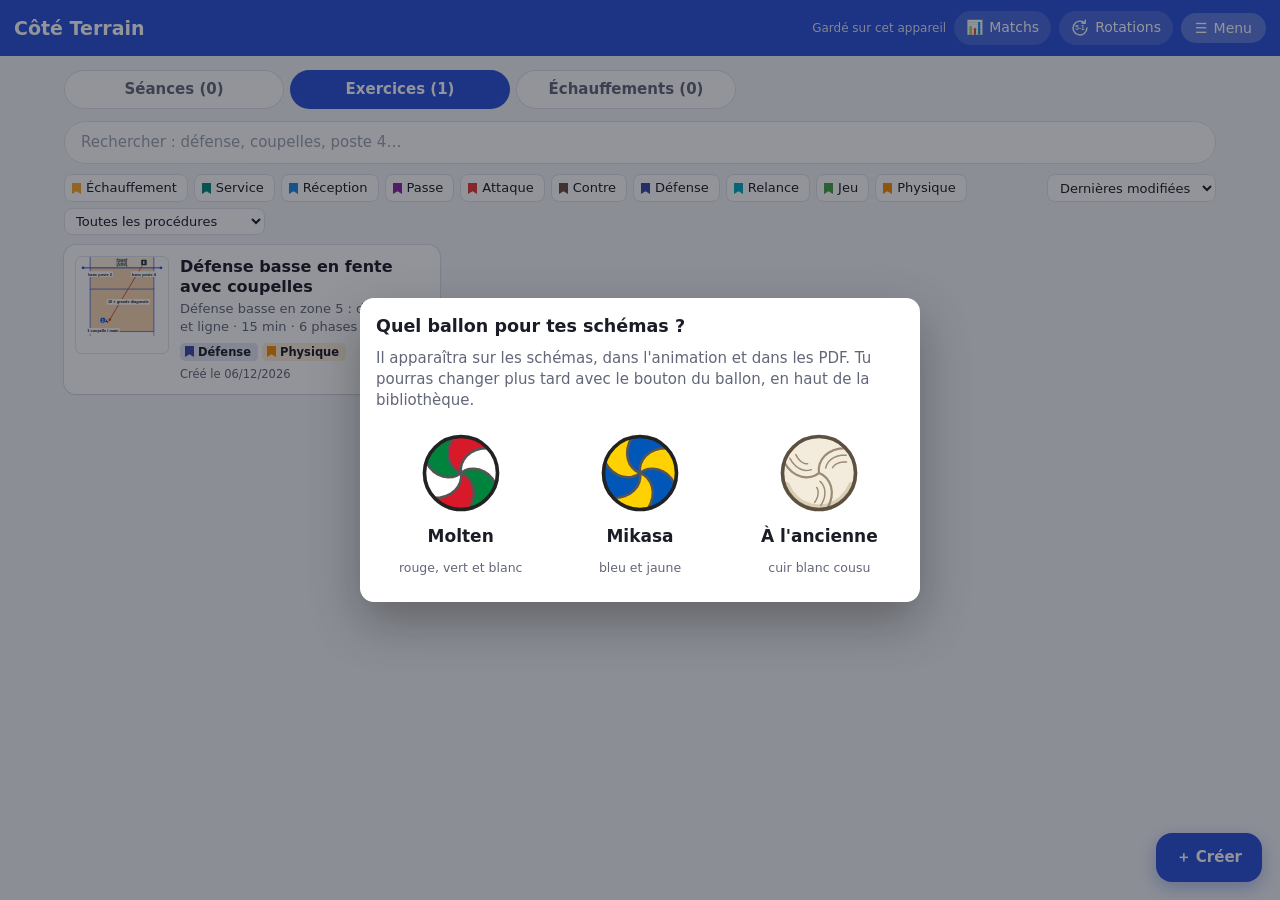
==== commit 6b66d7bc: "Version web 1.10.11 : Transférer, nouveau matériel, Quoi de neuf" ====
--- a/app/index.html
+++ b/app/index.html
@@ -145,7 +145,7 @@
 /* éditeur */
 .ed{display:flex;flex-direction:column;gap:8px}
 .ed-phases{display:flex;gap:6px;flex-wrap:wrap;align-items:center}
-.ph{border:1px solid var(--line);background:#fff;border-radius:999px;padding:4px 11px;font-size:13px}
+.ph{border:1px solid var(--line);background:#fff;border-radius:999px;padding:4px 11px;font-size:13px;max-width:100%;white-space:nowrap;overflow:hidden;text-overflow:ellipsis}
 .ph.on{background:var(--pri);border-color:var(--pri);color:#fff;font-weight:600}
 .ed-phname{display:flex;gap:6px;align-items:center}
 .ed-phname input{flex:1;min-width:0;border:1px solid var(--line);border-radius:8px;padding:5px 9px;outline:none;font-size:14px}
@@ -386,13 +386,25 @@
 .showp .ed-canvas{flex:1;min-height:0;box-shadow:none;align-items:center}.showp .ed-svg{height:100%;max-height:none!important;width:100%}
 .showp .ph{font-size:clamp(14px,1.8vw,19px);padding:8px 16px}.showp .ed-bar{justify-content:center}.showp .ed-bar .btn{font-size:17px;padding:11px 20px}
 /* QR code */
-.qr-box{display:flex;justify-content:center}.qr-svg{width:min(62vh,82vw,560px);height:auto;display:block;image-rendering:pixelated}
+.qr-box{display:flex;justify-content:center}.qr-svg{width:min(70vh,82vw,760px);height:auto;display:block;image-rendering:pixelated}
 .qr-nav{display:flex;justify-content:center;align-items:center;gap:8px;margin:8px 0}.qr-n{font-weight:700;min-width:84px;text-align:center}
 .qr-help{font-size:14px;color:var(--muted);margin:6px 0 0;text-align:center}
 .qs-box{position:relative;background:#000;border-radius:12px;overflow:hidden;aspect-ratio:4/3;max-height:60vh}
 .qs-box video{width:100%;height:100%;object-fit:cover;display:block}
 .qs-frame{position:absolute;inset:14%;border:3px solid rgba(255,255,255,.85);border-radius:14px;box-shadow:0 0 0 999px rgba(0,0,0,.25)}
 .qs-st{font-size:14.5px;margin:10px 0 0}
+.qs-bar{height:8px;border-radius:99px;background:var(--line);overflow:hidden;margin-top:8px}.qs-bar i{display:block;height:100%;width:0;background:var(--pri);transition:width .2s}
+.tr-big{display:grid;grid-template-columns:1fr 1fr;gap:12px;margin:6px 0 4px}
+.tr-b{display:flex;flex-direction:column;align-items:center;gap:6px;padding:20px 10px;border:1px solid var(--line);border-radius:14px;background:#fff;font-size:17px;font-weight:700;color:var(--ink);cursor:pointer;text-align:center}
+.tr-b svg{width:42px;height:42px;fill:var(--pri)}.tr-b small{font-size:13px;font-weight:400;color:var(--muted)}.tr-b:hover{border-color:var(--pri)}
+.tr-b.conseil{border:2px solid var(--pri)}.tr-b .tag{font-size:12px;font-weight:700;color:var(--pri)}
+.tr-top{display:flex;gap:8px;align-items:center;margin-bottom:8px}.tr-top input[type=search]{flex:1;min-width:0;border:1px solid var(--line);border-radius:10px;padding:9px 12px;font-size:15px;background:#fff}
+.tr-list{max-height:min(46vh,420px);overflow:auto;border:1px solid var(--line);border-radius:12px;padding:4px 10px}
+.tr-h{font-size:13px;font-weight:700;color:var(--muted);margin:10px 0 2px}
+.tr-r{display:flex;align-items:center;gap:10px;padding:8px 2px;border-bottom:1px solid var(--line);cursor:pointer;font-size:15px}.tr-r:last-child{border-bottom:0}
+.tr-r input{width:20px;height:20px;flex:none;accent-color:var(--pri)}.tr-r small{color:var(--muted);margin-left:auto;font-size:12.5px;white-space:nowrap}
+.tr-n{font-size:14px;color:var(--muted);margin:8px 0 0}
+body.drop-on::after{content:"Dépose le fichier ici pour importer tes fiches";position:fixed;inset:12px;border:3px dashed var(--pri);border-radius:18px;background:rgba(255,255,255,.88);display:flex;align-items:center;justify-content:center;font-size:22px;font-weight:700;color:var(--pri);z-index:9999;pointer-events:none}
 .imp-c{display:block;width:100%;text-align:left;padding:12px 14px;margin-bottom:8px;font-size:16px}.imp-c small{display:block;color:var(--muted);font-size:13px;margin-top:2px}
 /* matchs */
 .m-head{display:flex;align-items:center;gap:12px;flex-wrap:wrap;margin-bottom:14px}.m-hint{color:var(--muted);font-size:13.5px}
@@ -529,7 +541,7 @@
 const ROLES = {NONE:{label:"Sans poste",short:"",color:null},SETTER:{label:"Passeur",short:"P",color:"#C2185B"},OUTSIDE:{label:"Poste 4",short:"R4",color:"#E65100"},OPPOSITE:{label:"Poste 2",short:"Pt",color:"#6A1B9A"},MIDDLE:{label:"Central",short:"C",color:"#2E7D32"},LIBERO:{label:"Libéro",short:"L",color:"#00ACC1"}};
 const TEAM = {A:"#1E5BD8",B:"#D32F2F",COACH:"#263238",ASSISTANT:"#78909C"};
 const TEAM_LABEL = {A:"Équipe A (nous)",B:"Équipe B (adversaires)",COACH:"Entraîneur",ASSISTANT:"Entraîneur adjoint"};
-const EQUIP = {BALL:"Ballon",CONE:"Plot",TARGET:"Cible",CART:"Chariot",LADDER:"Échelle",HURDLE:"Haie",HOOP:"Cerceau",SLAT:"Latte",MEDBALL:"Médecine-ball",CHAIR:"Chaise"};
+const EQUIP = {BALL:"Ballon",CONE:"Plot",TARGET:"Cible",CART:"Chariot",LADDER:"Échelle",HURDLE:"Haie",HOOP:"Cerceau",SLAT:"Latte",MEDBALL:"Médecine-ball",CHAIR:"Chaise",STAND:"Cible sur pied",SPIKER:"Perche d'attaque"};
 const EQ_HALF = {LADDER:2,HURDLE:.5,SLAT:.5};
 // Joueur « en action » : un badge en plus du rond (champ en plus, ignoré sans erreur par l'appli Android)
 // badge rond = la joueuse JOUE ce ballon ; badge carré (plus foncé) = la joueuse ENVOIE ce ballon (lanceuse)
@@ -556,9 +568,24 @@
 // ---------- petits outils ----------
 // ---------- l'appli ----------
 const APP = {
-  name:"Côté Terrain", tagline:"Fiches d'entraînement de volley", version:"1.10.10", edition:window.COTE_TERRAIN_PC ? "version PC" : window.CTA ? "version Android" : "version web", date:"18 novembre 2026",
+  name:"Côté Terrain", tagline:"Fiches d'entraînement de volley", version:"1.10.11", edition:window.COTE_TERRAIN_PC ? "version PC" : window.CTA ? "version Android" : "version web", date:"19 novembre 2026",
   author:"Paul-Marie", helper:"Claude (Anthropic)", contact:"",   // adresse par défaut des signalements (🐞) ; réglable dans ⚙️ Options
+  // « Quoi de neuf » : ce qui change, en quelques mots simples, montré une seule fois après la mise à jour.
+  news:{
+    "1.10.11":[
+      "🔄 <b>Transférer</b> (☰ Menu) : coche plusieurs fiches ou séances et envoie-les d'un coup vers un autre appareil, par QR code ou par fichier. Sur PC, tu peux aussi glisser un fichier sur la fenêtre.",
+      "🎯 Deux nouveaux matériels pour tes schémas : la <b>cible sur pied</b> et la <b>perche d'attaque</b>, en 2D et en 3D.",
+      "📱 Côté Terrain arrive sur <b>iPhone, iPad et Mac</b> : une version web, sans passer par un store.",
+      "⏱ Mode direct : la croix ✕ te ramène là où tu étais (la lecture de la fiche, par exemple), et plus sur la page de modification.",
+      "🏐 Au-dessus du terrain, les onglets des phases affichent maintenant leur nom en entier.",
+      "Les Rotations 5-1 ont une nouvelle icône, plus facile à repérer.",
+      "💻 Version PC téléchargée sur le site : quand une nouvelle version sort, l'appli te le dit et l'installe en un clic.",
+      "📣 Et après chaque mise à jour, cette petite fenêtre te dit ce qui a changé.",
+      "🙏 Merci à Thomas, bêta-testeur, d'avoir repéré les soucis du mode direct et des onglets !"
+    ]
+  },
   history:[
+    ["1.10.11", "19/11/2026", "🔄 Transférer (☰ Menu) : envoyer plusieurs fiches ou séances d'un coup vers un autre appareil, par QR code (un seul paquet compressé, avec barre de progression) ou par fichier (mail, WhatsApp, Quick Share…) ; recevoir en scannant ou en ouvrant le fichier ; sur PC, glisser le fichier sur la fenêtre. 🎯 Matériel : cible sur pied et perche d'attaque (2D et 3D). 📱 Version web pour iPhone, iPad et Mac. 💻 Version PC du site : mise à jour en un clic. 📣 Fenêtre « Quoi de neuf » après chaque mise à jour. Mode direct : la croix ramène là où on était. Onglets des phases en entier. Nouvelle icône des Rotations 5-1. Merci à Thomas, bêta-testeur."],
     ["1.10.10", "18/11/2026", "💻 Version PC : le dossier des fiches se change dans ⚙️ Options (Documents, Google Drive, OneDrive…), et la version Microsoft Store le propose au premier lancement. 📱 Android : prête pour Android 16 (geste retour, affichage bord à bord)."],
     ["1.10.9", "16/11/2026", "💻 Version PC : un vrai programme d'installation (CoteTerrain-Setup.exe). Pendant l'installation, on choisit où ranger ses fiches (Documents, Google Drive, OneDrive…) ; les fiches déjà faites y sont copiées. Désinstallation depuis Paramètres > Applications, sans jamais toucher aux fiches."],
     ["1.10.8", "16/11/2026", "🗑 Bouton « Supprimer » (avec son nom) sur les fiches, en lecture comme en modification. Appui long sur une fiche de la bibliothèque (clic droit sur PC) : un menu 👁 Voir, ✏️ Modifier, 📄 Aperçu sur le papier, 🗑 Supprimer. Une fiche supprimée va à la corbeille (30 jours), avec « Annuler »."],
@@ -843,6 +870,20 @@
     case "SLAT": P.poly(rrPts(x - .5, y - .06, 1, .12, .05), {fill:"#0288D1", closed:true}); break;
     case "MEDBALL": P.circle(x, y, .4, {fill:"#4E342E"}); P.poly([[x - .4, y], [x + .4, y]], {stroke:"#BCAAA4", sw:.06}); break;
     case "CHAIR": { const s = .3; P.poly(rectPts(x - s, y - s, 2*s, 2*s), {fill:"#78909C", closed:true}); P.poly(rectPts(x - s, y - s - .12, 2*s, .17), {fill:"#37474F", closed:true}); break; }
+    case "STAND": {                     // cible sur pied : panier hexagonal avec filet (en haut), pied en U (en bas)
+      P.poly([[x - .45, y + .1], [x - .45, y + .55], [x + .45, y + .55], [x + .45, y + .1]], {stroke:"#212121", sw:.08});
+      P.poly([[x, y + .55], [x, y + .25]], {stroke:"#212121", sw:.08});
+      const cy = y - .15, R = .38, hex = k => Array.from({length:6}, (_, i) => { const a = Math.PI / 6 + i * Math.PI / 3; return [x + k * R * Math.cos(a), cy + k * R * Math.sin(a)]; });
+      P.poly(hex(1), {fill:"#E8F1FB", stroke:"#FDD835", sw:.08, closed:true});
+      for (let k = -2; k <= 2; k++){ P.poly([[x + k * .1, cy - .24], [x + k * .1, cy + .24]], {stroke:"#9FB4CC", sw:.015}); P.poly([[x - .24, cy + k * .1], [x + .24, cy + k * .1]], {stroke:"#9FB4CC", sw:.015}); }
+      P.poly(hex(.8), {stroke:"#1E88E5", sw:.05, closed:true});
+      P.circle(x, y + .25, .08, {fill:"#FDD835", stroke:"#5D4A00", sw:.02}); break; }
+    case "SPIKER": {                    // perche d'attaque : ballon tenu au bout d'une perche (le ballon en haut à gauche)
+      const bx = x - .42, by = y - .42, hx = x + .5, hy = y + .5;
+      P.poly([[hx, hy], [bx, by]], {stroke:"#90A4AE", sw:.07});
+      P.poly([[hx, hy], [hx - .2, hy - .2]], {stroke:"#9CCC2E", sw:.11});
+      P.circle(bx, by, .23, {stroke:"#1E63C6", sw:.09});
+      drawBallAt(P, bx, by, .18, 0); break; }
   }
   P.restore();
 }
@@ -1058,7 +1099,8 @@
   // Version PC : un petit signe de vie toutes les 30 s ; CoteTerrain.exe s'arrête tout seul quand plus aucune fenêtre n'est ouverte.
   if (window.COTE_TERRAIN_PC){
     setInterval(() => fetch("api.php?a=ping", {cache:"no-store"}).catch(() => {}), 30000);
-    setTimeout(placeWelcome, 600);                               // version Store : choisir le dossier des fiches
+    setTimeout(placeWelcome, 600);
+    setTimeout(checkUpdate, 5000);                               // version téléchargée sur le site : y a-t-il plus récent ?                               // version Store : choisir le dossier des fiches
   }
 }
 function askLogin(){
@@ -1226,6 +1268,8 @@
   BALL:{label:"Ballon", place:mkEq("BALL")}, CONE:{label:"Plot", place:mkEq("CONE")}, TARGET:{label:"Cible", place:mkEq("TARGET")}, CART:{label:"Chariot", place:mkEq("CART")},
   LADDER:{label:"Échelle", place:mkEq("LADDER")}, HURDLE:{label:"Haie", place:mkEq("HURDLE")}, HOOP:{label:"Cerceau", place:mkEq("HOOP")},
   SLAT:{label:"Latte", place:mkEq("SLAT")}, MEDBALL:{label:"Médecine-ball", place:mkEq("MEDBALL")}, CHAIR:{label:"Chaise", place:mkEq("CHAIR")},
+  STAND:{label:"Cible sur pied", place:mkEq("STAND"), hint:"Panier sur pied pour viser (passe, relance). Touchez le terrain pour la poser."},
+  SPIKER:{label:"Perche d'attaque", place:mkEq("SPIKER"), hint:"Ballon tenu au bout d'une perche, pour travailler la frappe. Touchez le terrain pour la poser."},
   MOVE:{label:"Déplacement", arrow:"MOVE", hint:"Glissez du départ à l'arrivée."},
   MOVEc:{label:"Déplac. courbe", arrow:"MOVE", curve:true, hint:"Dessinez la courbe d'un trait."},
   BALLa:{label:"Ballon (trajet)", arrow:"BALL", hint:"Glissez du départ à l'arrivée."},
@@ -1236,7 +1280,7 @@
 for (const [k, a] of Object.entries(ACTIONS)) TOOLS[k] = {label:a.label, hint:a.hint + " Touchez le terrain pour la poser.", place:(at, els) => ({...mkPlayer("A", "NONE", String(nextNum(els, "A")))(at), action:k})};
 for (const [k, g] of Object.entries(GESTES)) TOOLS["G_" + k] = {label:g.label, hint:"Bêta : le joueur ou la joueuse est dessiné(e) en bonhomme qui fait le geste. Touchez le terrain pour la poser.", place:(at, els) => ({...mkPlayer("A", "NONE", String(nextNum(els, "A")))(at), geste:k})};
 const groups = () => betaOn() ? [...GROUPS.slice(0, 2), ["Gestes β", Object.keys(GESTES).map(k => "G_" + k)], ...GROUPS.slice(2)] : GROUPS;
-const GROUPS = [["Joueurs", ["pA", "pB", "SETTER", "OUTSIDE", "OPPOSITE", "MIDDLE", "LIBERO"]], ["Actions", Object.keys(ACTIONS)], ["Encadrement", ["E", "EA"]], ["Matériel", ["BALL", "CONE", "TARGET", "CART"]],
+const GROUPS = [["Joueurs", ["pA", "pB", "SETTER", "OUTSIDE", "OPPOSITE", "MIDDLE", "LIBERO"]], ["Actions", Object.keys(ACTIONS)], ["Encadrement", ["E", "EA"]], ["Matériel", ["BALL", "CONE", "TARGET", "CART", "STAND", "SPIKER"]],
   ["Échauffement", ["LADDER", "HURDLE", "HOOP", "SLAT", "MEDBALL", "CHAIR"]], ["Tracés", ["MOVE", "MOVEc", "BALLa", "BALLc", "free", "text"]]];
 function toolIcon(key){
   const t = TOOLS[key];
@@ -1274,7 +1318,7 @@
     else if (type === "player"){ const [x, y] = M(e.pos, H); if (Math.hypot(p[0] - x, p[1] - y) <= .8) return e; }
     else if (type === "equipment"){
       const [x, y] = M(e.pos, H), half = EQ_HALF[e.kind];
-      if (!half){ if (Math.hypot(p[0] - x, p[1] - y) <= (e.kind === "CART" ? .95 : .75)) return e; continue; }
+      if (!half){ if (Math.hypot(p[0] - x, p[1] - y) <= (e.kind === "CART" || e.kind === "STAND" || e.kind === "SPIKER" ? .95 : .75)) return e; continue; }
       const r = -(e.rotation || 0) * Math.PI / 180, dx = p[0] - x, dy = p[1] - y, lx = dx*Math.cos(r) - dy*Math.sin(r), ly = dx*Math.sin(r) + dy*Math.cos(r);
       const along = e.kind === "LADDER" ? ly : lx, across = e.kind === "LADDER" ? lx : ly;
       if (Math.abs(along) <= half + .3 && Math.abs(across) <= .5) return e;
@@ -1355,7 +1399,7 @@
     if (!this.multi) return;
     const ph = this.m.phases;
     const bar = $(".ed-phases", this.host); if (!bar) return;
-    bar.innerHTML = ph.map((p, i) => `<button class="ph${i === this.pi ? " on" : ""}" data-ph="${i}">${i + 1}${p.name ? ". " + esc(p.name.length > 18 ? p.name.slice(0, 17) + "…" : p.name) : ""}</button>`).join("") +
+    bar.innerHTML = ph.map((p, i) => `<button class="ph${i === this.pi ? " on" : ""}" data-ph="${i}"${p.name ? ` title="${esc(p.name)}"` : ""}>${i + 1}${p.name ? ". " + esc(p.name.length > 40 ? p.name.slice(0, 39) + "…" : p.name) : ""}</button>`).join("") +
       (this.readonly ? "" : `<button class="ph" data-act="addph" title="Nouvelle phase (copie de celle-ci)">+ Phase</button>`);
     if (this.readonly) return;
     $(".ed-phname", this.host).innerHTML = `<input value="${esc(ph[this.pi].name)}" placeholder="Nom de la phase ${this.pi + 1}" data-in="phname" maxlength="60">` +
@@ -2332,7 +2376,7 @@
 - terrain entier : "court":"FULL".
 Éléments possibles (place-les là où ils sont dessinés) :
 - joueur : {"t":"player","x":6.5,"y":18,"team":"A","role":"NONE","label":"1","action":null}. action (facultatif) : SERVICE (au service), RELANCE (joue le ballon de relance), FAIT_RELANCE (envoie le ballon de relance, lanceuse), DEFENSE (en défense), ATTAQUE (attaque dans le jeu), FAIT_ATTAQUE (donne l'attaque sur une défenseuse), ou null. geste (facultatif, si le geste est dessiné) : PASSE (passe à 10 doigts), MANCHETTE, SERVICE, ou null. team : A (nos joueurs), B (adversaires), COACH (entraîneur, label "E"), ASSISTANT (adjoint, label "EA"). role : SETTER (passeur, P), OUTSIDE (poste 4, R4), OPPOSITE (poste 2 / pointu, Pt), MIDDLE (central, C), LIBERO (libéro, L), NONE sinon. label : 3 caractères maximum.
-- matériel : {"t":"equipment","x":..,"y":..,"kind":"CONE","rotation":0}. kind : BALL (ballon), CONE (plot / coupelle), TARGET (cible / cerceau-cible), CART (chariot de ballons), LADDER (échelle de rythme), HURDLE (haie), HOOP (cerceau), SLAT (latte au sol), MEDBALL (médecine-ball), CHAIR (chaise). rotation en degrés (0 = posé à l'horizontale sur le dessin).
+- matériel : {"t":"equipment","x":..,"y":..,"kind":"CONE","rotation":0}. kind : BALL (ballon), CONE (plot / coupelle), TARGET (cible / cerceau-cible), CART (chariot de ballons), LADDER (échelle de rythme), HURDLE (haie), HOOP (cerceau), SLAT (latte au sol), MEDBALL (médecine-ball), CHAIR (chaise), STAND (cible sur pied : panier en hauteur pour viser), SPIKER (perche d'attaque : ballon tenu en hauteur au bout d'une perche). rotation en degrés (0 = posé à l'horizontale sur le dessin).
 - flèche : {"t":"arrow","x1":..,"y1":..,"x2":..,"y2":..,"kind":"BALL","bend":null}. kind : BALL (trajet du ballon, souvent trait plein) ou MOVE (déplacement d'un joueur, souvent pointillés). bend : null si la flèche est droite, sinon {"x":..,"y":..} = le point du MILIEU de la courbe.
 - texte court écrit sur le schéma : {"t":"text","x":..,"y":..,"text":"zone 6"} (30 caractères maximum).
 Plusieurs schémas d'un même exercice = plusieurs phases, dans l'ordre.
@@ -2436,6 +2480,10 @@
 const UI = {tab:"ex", q:"", cats:new Set(), team:"", proc:"", menu:false, mview:null};
 let currentEditor = null;
 const ICON = {
+  xfer:'<svg viewBox="0 0 24 24"><path d="M7 7h11l-3-3 1.4-1.4L21.8 8l-5.4 5.4L15 12l3-3H7zm10 10H6l3 3-1.4 1.4L2.2 16l5.4-5.4L9 12l-3 3h11z"/></svg>',
+  file:'<svg viewBox="0 0 24 24"><path fill-rule="evenodd" d="M6 2h9l5 5v15H6zm2 2v16h10V8h-4V4zm2 8h6v1.6h-6zm0 3h6v1.6h-6z"/></svg>',
+  cam:'<svg viewBox="0 0 24 24"><path fill-rule="evenodd" d="M9 3 7.2 5H4a2 2 0 0 0-2 2v12a2 2 0 0 0 2 2h16a2 2 0 0 0 2-2V7a2 2 0 0 0-2-2h-3.2L15 3zm3 4.5a5.5 5.5 0 1 1 0 11 5.5 5.5 0 0 1 0-11zm0 2.2a3.3 3.3 0 1 0 0 6.6 3.3 3.3 0 0 0 0-6.6z"/></svg>',
+  rot:'<svg viewBox="0 0 24 24" style="fill:none" stroke="currentColor"><path d="M21.2 12a9.2 9.2 0 1 1-2.7-6.5" stroke-width="1.9" stroke-linecap="round"/><path d="M19.1 1.6l-.4 4.1-4.1-.4" stroke-width="1.9" stroke-linecap="round" stroke-linejoin="round"/><text x="12" y="15.1" text-anchor="middle" font-size="8.6" font-weight="800" font-family="Arial,Helvetica,sans-serif" fill="currentColor" stroke="none">5-1</text></svg>',
   back:'<svg viewBox="0 0 24 24"><path d="M20 11H7.8l5.6-5.6L12 4l-8 8 8 8 1.4-1.4L7.8 13H20z"/></svg>',
   qr:'<svg viewBox="0 0 24 24"><path d="M3 3h8v8H3zm2 2v4h4V5zm8-2h8v8h-8zm2 2v4h4V5zM3 13h8v8H3zm2 2v4h4v-4zm8-2h3v3h-3zm3 3h2v2h-2zm2-3h3v3h-3zm-5 5h3v3h-3zm5 0h3v3h-3z"/></svg>',
   pdf:'<svg viewBox="0 0 24 24"><path d="M6 2h9l5 5v15H6zM14 3.5V8h4.5M8.5 17h7v-1.5h-7zm0-3h7v-1.5h-7z"/></svg>',
@@ -2515,6 +2563,8 @@
   if (needCopyReminder()){ const ref = +BKS.copyLast || 0;
     b += `<div class="banner bkrem"><span>💾 <b>Pense à mettre tes fiches à l'abri.</b> ${ref ? `Ta dernière copie envoyée hors de la tablette date du ${dtFR(ref)}.` : "Aucune copie n'a encore été envoyée hors de la tablette."} Si elle est perdue ou réinitialisée, c'est cette copie qui sauve tout.</span>
       <span class="bkb"><button class="btn pri" data-a="bk-send">↗ Envoyer une copie (Drive, mail…)</button><button class="btn" data-a="bk-later">Plus tard</button></span></div>`; }
+  if (updNew()) b += `<div class="banner bkrem"><span>🆕 <b>La version ${esc(UPD.version)} de Côté Terrain est disponible.</b> Tu as la ${esc(APP.version)}. La mise à jour s'installe en une minute, et tes fiches sont gardées.</span>
+      <span class="bkb"><button class="btn pri" data-a="upd-get">⬇ Mettre à jour</button><button class="btn" data-a="upd-later">Plus tard</button></span></div>`;
   if (webNeedsBackup()) b += `<div class="banner bkrem"><span>💾 <b>Pense à mettre tes fiches à l'abri.</b> ${WEB.lastExport ? `Ta dernière copie date du ${dtFR(WEB.lastExport)}.` : "Tu n'as encore fait aucune copie."} Elles sont gardées seulement sur cet appareil : une copie (Fichiers, iCloud, mail…) les protège s'il est perdu ou réinitialisé.</span>
       <span class="bkb"><button class="btn pri" data-a="web-export">💾 Tout exporter</button><button class="btn" data-a="web-later">Plus tard</button></span></div>`;
   if (Store.mode === "local") b += `<div class="banner">${Store.dbFailed ? "L'enregistrement en ligne n'a pas répondu. " : ""}Ici, les fiches sont gardées <b>dans ce navigateur seulement</b>. Pensez à « Tout exporter » de temps en temps pour avoir une copie.</div>`;
@@ -2530,10 +2580,10 @@
   // en haut : ce qui sert à chaque entraînement ; le reste est rangé dans ☰ Menu, par familles
   const it = (a, ico, t) => `<button class="tbtn" data-a="${a}">${ico}<span>${t}</span></button>`;
   const menu = `<div class="tmore lmenu"><button class="tbtn" data-lmenu title="Menu : fiches, outils, réglages et aide">☰<span>Menu</span></button><div class="tmore-l">
-    <div class="lm-h">Mes fiches</div>${it("import", ICON.up, "Importer")}${it("exportall", ICON.dl, "Tout exporter")}${window.COTE_TERRAIN_PC ? it("opendata", "📂", "Ouvrir le dossier des fiches") : ""}${it("trash", ICON.trash, "Corbeille")}
+    <div class="lm-h">Mes fiches</div>${it("transfer", ICON.xfer, "Transférer (PC ⇄ téléphone)")}${it("exportall", ICON.dl, "Tout exporter (sauvegarde)")}${window.COTE_TERRAIN_PC ? it("opendata", "📂", "Ouvrir le dossier des fiches") : ""}${it("trash", ICON.trash, "Corbeille")}
     <div class="lm-h">Outils</div>${it("resources", "📚", "Ressources : où trouver des exercices")}${it("ball", ballMini(), "Ballon : " + (PREFS.ball && BALLS[PREFS.ball] ? BALLS[PREFS.ball].name : "à choisir"))}
     <div class="lm-h">Réglages et aide</div>${it("options", "⚙️", "Options")}${it("tuto", "🎓", "Tuto")}${it("bug", "🐞", "Signaler un problème")}${it("about", "ⓘ", "À propos")}</div></div>`;
-  topBar(APP.name, "", `<button class="tbtn" data-a="matchs" data-keep title="Matchs : stats point par point, bilan et analyse">📊<span>Matchs</span></button><button class="tbtn" data-a="rotations" data-keep title="Rotations 5-1 : placements en réception et au service, animés">🔄<span>Rotations</span></button>` + menu);
+  topBar(APP.name, "", `<button class="tbtn" data-a="matchs" data-keep title="Matchs : stats point par point, bilan et analyse">📊<span>Matchs</span></button><button class="tbtn" data-a="rotations" data-keep title="Rotations 5-1 : placements en réception et au service, animés">${ICON.rot}<span>Rotations</span></button>` + menu);
   if (Store.mode === "loading"){ $("#app").innerHTML = `<div class="empty">Chargement des fiches…</div>`; return; }
   const kind = {se:"session", ex:"exercise", wu:"warmup"}[UI.tab] || "exercise", isEx = kind === "exercise", isWu = kind === "warmup", isSe = kind === "session";
   const all = Store.list(kind).filter(x => x.deletedAt == null);
@@ -2929,6 +2979,24 @@
     else if (k === "SLAT"){ g.add(box(1, .03, .08, "#1E88E5", 0, .015, 0)); }
     else if (k === "HURDLE"){ g.add(box(.5, .04, .04, "#E53935", 0, .3, 0)); for (const s of [-.25, .25]) g.add(box(.03, .3, .03, "#ffffff", s, .15, 0)); }
     else if (k === "LADDER"){ for (const s of [-.25, .25]) g.add(box(.03, .01, 2, "#FDD835", s, .005, 0)); for (let i = 0; i < 9; i++) g.add(box(.5, .012, .03, "#212121", 0, .006, -.9 + i * .225)); }
+    else if (k === "STAND" || k === "SPIKER"){
+      const tube = (a, b, r, col) => { const A = new T.Vector3(...a), B = new T.Vector3(...b), m = new T.Mesh(new T.CylinderGeometry(r, r, A.distanceTo(B), 10), mat(col));
+        m.position.copy(A).add(B).multiplyScalar(.5); m.quaternion.setFromUnitVectors(new T.Vector3(0, 1, 0), B.clone().sub(A).normalize()); g.add(m); };
+      if (k === "STAND"){                  // pied en U, mât jaune, panier hexagonal penché avec son filet (hauteur ≈ 2,25 m)
+        tube([-.45, .03, .55], [.45, .03, .55], .022, "#212121"); tube([-.45, .03, .1], [-.45, .03, .55], .022, "#212121"); tube([.45, .03, .1], [.45, .03, .55], .022, "#212121");
+        tube([0, .03, .55], [0, 2.1, .55], .022, "#FDD835"); tube([0, 2.1, .55], [0, 2.22, .18], .02, "#FDD835");
+        const ring = new T.Group(), R = .34; g.add(ring);
+        for (let i = 0; i < 6; i++){ const a = i * Math.PI / 3, b = a + Math.PI / 3, A = new T.Vector3(R * Math.cos(a), 0, R * Math.sin(a)), B = new T.Vector3(R * Math.cos(b), 0, R * Math.sin(b));
+          const m = new T.Mesh(new T.CylinderGeometry(.018, .018, A.distanceTo(B), 8), mat("#FDD835")); m.position.copy(A).add(B).multiplyScalar(.5); m.quaternion.setFromUnitVectors(new T.Vector3(0, 1, 0), B.clone().sub(A).normalize()); ring.add(m); }
+        const band = new T.Mesh(new T.CylinderGeometry(R * .98, R * .96, .06, 6, 1, true), new T.MeshLambertMaterial({color:"#1E88E5", side:T.DoubleSide})); band.position.y = -.03; ring.add(band);
+        const net = new T.Mesh(new T.CylinderGeometry(R * .95, R * .75, 1, 12, 8, true), new T.MeshLambertMaterial({color:"#ffffff", wireframe:true})); net.position.y = -.53; ring.add(net);
+        ring.position.set(0, 2.25, -.15); ring.rotation.x = -.2;
+      } else {                             // perche tenue par l'entraîneur : poignée, perche, crochet bleu et ballon (≈ 2,75 m)
+        tube([.45, 1.05, .45], [.3, 1.3, .3], .026, "#9CCC2E"); tube([.3, 1.3, .3], [-.38, 2.62, -.38], .017, "#CFD8DC");
+        const hook = new T.Mesh(new T.TorusGeometry(.14, .03, 8, 24, Math.PI * 1.5), mat("#1E63C6")); hook.position.set(-.42, 2.76, -.42); hook.rotation.y = Math.PI / 4; g.add(hook);
+        const b = makeBall(); b.position.set(-.42, 2.77, -.42); g.add(b);
+      }
+    }
     else if (k === "CHAIR"){ g.add(box(.42, .04, .42, "#90A4AE", 0, .45, 0)); g.add(box(.42, .45, .04, "#90A4AE", 0, .7, -.19)); for (const [a, b] of [[-.18, -.18], [.18, -.18], [-.18, .18], [.18, .18]]) g.add(box(.03, .45, .03, "#546E7A", a, .22, b)); }
     g.position.set(X(e.pos.x), 0, Z(e.pos.y)); g.rotation.y = -((e.rotation || 0) * Math.PI / 180);
     return g;
@@ -3264,7 +3332,7 @@
   }
   const where = Store.api ? "sur ton serveur" : Store.mode === "db" ? "dans ton compte Claude" : "dans ce navigateur";
   const share = navigator.canShare && (() => { try { return navigator.canShare({files:[new File(["{}"], "a.json", {type:"application/json"})]}); } catch (e){ return false; } })();
-  return `<p style="margin:0">Ici, les fiches sont gardées ${where}. Pour une copie de sécurité, enregistre une sauvegarde (un seul fichier .json, à réimporter avec « Importer ») :</p>
+  return `<p style="margin:0">Ici, les fiches sont gardées ${where}. Pour une copie de sécurité, enregistre une sauvegarde (un seul fichier .json, à réimporter avec Transférer → Recevoir) :</p>
     <div class="row"><button class="btn pri" data-o="export">💾 Tout exporter</button>${share ? `<button class="btn" data-o="share">↗ Envoyer vers Google Drive…</button>` : ""}</div>
     <p style="font-size:12.5px;color:var(--muted)">La sauvegarde automatique vers Google Drive est disponible dans la version PC.</p>`;
 }
@@ -3387,7 +3455,56 @@
     <div class="ballcards">${Object.keys(BALLS).map(card).join("")}</div>`);
   d.el.addEventListener("click", e => { const b = e.target.closest("[data-ball]"); if (!b) return; setPref("ball", b.dataset.ball); d.close(); render(); toast(`Ballon ${BALLS[b.dataset.ball].name} choisi.`); });
 }
-function askBallOnce(){ if (!PREFS.ball && Store.mode !== "loading" && !$("#login")) ballDialog(true); }
+const SEEN_KEY = "fichesVolley.seenVersion";
+const verCmp = (a, b) => { const x = a.split(".").map(Number), y = b.split(".").map(Number); for (let i = 0; i < Math.max(x.length, y.length); i++){ const d = (x[i] || 0) - (y[i] || 0); if (d) return d; } return 0; };
+function whatsNew(){
+  let seen = null; try { seen = localStorage.getItem(SEEN_KEY); } catch (e){}
+  try { localStorage.setItem(SEEN_KEY, APP.version); } catch (e){}
+  if (seen === APP.version || Store.mode === "loading" || $("#login")) return;
+  if (!seen && !PREFS.ball) return;                       // toute première ouverture : la visite guidée suffit
+  const vers = Object.keys(APP.news || {}).filter(v => verCmp(v, APP.version) <= 0 && (!seen || verCmp(v, seen) > 0)).sort((a, b) => verCmp(b, a)).slice(0, 3);
+  if (!vers.length) return;
+  const d = dialog(`<div class="news"><h3 style="margin-top:0">🎉 Quoi de neuf ?</h3>
+    ${vers.map(v => `<p style="margin:10px 0 4px;color:var(--muted);font-weight:700">Version ${esc(v)}</p><ul style="margin:0;padding-left:20px;line-height:1.55">${APP.news[v].map(t => `<li style="margin:6px 0">${t}</li>`).join("")}</ul>`).join("")}
+    <p style="margin:14px 0 0;color:var(--muted);font-size:.92em">Tout l'historique : ☰ Menu, puis À propos.</p></div>
+    <div class="acts"><button class="btn pri" data-x="ok">C'est parti !</button></div>`); d.el.addEventListener("click", e => { if (e.target.closest("[data-x]")) d.close(); });
+}
+/* Nouvelle version disponible ? (seulement la version PC téléchargée sur le site : le Store, Google Play
+   et la version web se mettent à jour tout seuls). Une fois par jour, l'appli lit un petit fichier public
+   sur le site (version.json) : rien n'est envoyé, on compare juste les numéros de version. */
+const UPD_URL = "https://airkocotier.github.io/cote-terrain/version.json", UPD_KEY = "fichesVolley.update";
+let UPD = (() => { try { return JSON.parse(localStorage.getItem(UPD_KEY) || "{}") || {}; } catch (e){ return {}; } })();
+function updSet(o){ UPD = {...UPD, ...o}; try { localStorage.setItem(UPD_KEY, JSON.stringify(UPD)); } catch (e){} }
+const updCan = () => !!(window.COTE_TERRAIN_PC && !window.COTE_TERRAIN_PC.store);
+const updNew = () => updCan() && UPD.version && verCmp(UPD.version, APP.version) > 0 && !((UPD.later || 0) > Date.now() && UPD.laterFor === UPD.version);
+async function checkUpdate(force){
+  if (!updCan() || (!force && Date.now() - (UPD.checked || 0) < 864e5)) return;
+  try {
+    const ctl = new AbortController(); setTimeout(() => ctl.abort(), 8000);
+    const r = await fetch(UPD_URL + "?t=" + Date.now(), {cache:"no-store", signal:ctl.signal}); if (!r.ok) return;
+    const j = await r.json(); if (!j || !/^\d+(\.\d+)*$/.test(j.version || "")) return;
+    const page = /^https:\/\/[^\s"<>]+$/.test(j.page || "") ? j.page : "https://airkocotier.github.io/cote-terrain/#telecharger";
+    updSet({checked:Date.now(), version:j.version, page});
+    if (updNew()) render();
+  } catch (e){}
+}
+// Mise à jour en un clic : le programme télécharge l'installeur sur GitHub, vérifie son empreinte, puis le lance.
+async function updInstall(){
+  const site = () => { const u = UPD.page; try { const w = window.open(u, "_blank"); if (!w) location.href = u; } catch (e){} };
+  if (!(await confirmBox(`Installer la version ${UPD.version} ? Côté Terrain va télécharger la mise à jour, puis se fermer pour l'installer et se rouvrir tout seul. Windows va te demander l'autorisation : réponds « Oui ». Tes fiches ne bougent pas.`, "Mettre à jour", false))) return;
+  const d = dialog(`<h3 style="margin-top:0">⬇ Mise à jour</h3><p id="updmsg">Téléchargement de la version ${esc(UPD.version)}…</p>`);
+  const msg = t => { const m = $("#updmsg", d.el); if (m) m.innerHTML = t; };
+  const fail = e => { msg(`La mise à jour n'a pas pu se faire : ${esc(e)}.<br>Tu peux la télécharger sur le site.`);
+    d.el.insertAdjacentHTML("beforeend", `<div class="acts"><button class="btn" data-u="close">Fermer</button><button class="btn pri" data-u="site">Ouvrir le site</button></div>`);
+    d.el.addEventListener("click", ev => { const b = ev.target.closest("[data-u]"); if (!b) return; if (b.dataset.u === "site") site(); d.close(); }); };
+  try {
+    const g = await pcApi("update_get", {}); if (g.error) return fail(g.error);
+    msg("Téléchargé et vérifié ✅<br>Lancement de l'installation : réponds « Oui » à la question de Windows…");
+    const r = await pcApi("update_run", {}); if (r.error) return fail(r.error);
+    msg("Installation en cours… Côté Terrain se ferme et va se rouvrir tout seul dans quelques secondes.");
+  } catch (e){ fail(e && e.message || "le programme ne répond pas"); }
+}
+function askBallOnce(){ if (!PREFS.ball && Store.mode !== "loading" && !$("#login")) ballDialog(true); setTimeout(whatsNew, 1200); }
 function createDialog(){
   const st = {choice:"session", ex:4, wu:4, model:PREFS.wuModel || ""};
   const d = dialog(`<h3>Que veux-tu créer ?</h3><div id="cr"></div><div class="acts"><button class="btn" data-x="no">Annuler</button><button class="btn pri" data-x="go">Créer</button></div>`);
@@ -3719,13 +3836,15 @@
     LIVE.autoT = setInterval(() => { n--; show(); if (n <= 0){ clearInterval(LIVE.autoT); LIVE.autoT = null; liveReset(LIVE.i + 1); drawLive(); liveStart(); } }, 1000);
   }
 }
+let LIVE_FROM = "";   // page d'où on a lancé le mode direct (lecture, modification, séance…) : on y revient en quittant
 function renderLive(k, id){
   const kind = {se:"session", ex:"exercise", wu:"warmup"}[k], item = kind && Store.get(kind, id);
   if (!item){ topBar("Mode direct", `<button class="tbtn" data-a="home">${ICON.back}</button>`); $("#app").innerHTML = `<div class="empty">Cette fiche n'existe pas (ou plus).</div>`; return; }
   const key = kind + ":" + id;
   if (LIVE.key !== key){
     liveStop();
-    Object.assign(LIVE, {key, kind, item, back:"#/" + k + "/" + encodeURIComponent(id), steps:liveSteps(kind, item), results:{}, counts:{}, startedAt:Date.now()});
+    const from = LIVE_FROM && !LIVE_FROM.startsWith("#/direct/") ? LIVE_FROM : "#/" + k + "/" + encodeURIComponent(id); LIVE_FROM = "";
+    Object.assign(LIVE, {key, kind, item, back:from, steps:liveSteps(kind, item), results:{}, counts:{}, startedAt:Date.now()});
     if (LIVE.steps.length) liveReset(0);
     clearInterval(LIVE.tick); LIVE.tick = setInterval(liveTick, 250);
   }
@@ -3888,9 +4007,18 @@
   const {exs, wu} = sessionParts(item);
   return {sessions:[c(item)], exercises:[...new Map(exs.map(e => [e.id, c(e)])).values()], warmUps:wu ? [c(wu)] : []};
 }
-const QR_CHUNK = 900;
-async function qrParts(kind, item){
-  const raw = new TextEncoder().encode(JSON.stringify(sharePayload(kind, item)));
+// Plusieurs fiches dans un seul paquet : chaque séance emporte ses exercices et son échauffement, sans doublon.
+function bundlePayload(sel){
+  const out = {sessions:new Map(), exercises:new Map(), warmUps:new Map()};
+  for (const {kind, item} of sel){ const p = sharePayload(kind, item); for (const k of Object.keys(out)) for (const x of p[k] || []) out[k].set(x.id, x); }
+  return {sessions:[...out.sessions.values()], exercises:[...out.exercises.values()], warmUps:[...out.warmUps.values()]};
+}
+// Taille d'un morceau : plus gros QR codes sur un grand écran (PC, tablette), plus petits sur un téléphone.
+const qrChunk = () => Math.min(innerWidth, innerHeight) >= 700 ? 1100 : 900;
+async function qrParts(kind, item){ return qrPartsOf(sharePayload(kind, item)); }
+async function qrPartsOf(payload, chunk = qrChunk()){
+  const QR_CHUNK = chunk;
+  const raw = new TextEncoder().encode(JSON.stringify(payload));
   let flag = "R", bytes = raw;
   if (window.CompressionStream) try { bytes = await streamBytes(raw, new CompressionStream("deflate")); flag = "Z"; } catch (e){ bytes = raw; }
   const data = b45enc(bytes), id = Math.random().toString(36).slice(2, 6).toUpperCase().padEnd(4, "0"), n = Math.ceil(data.length / QR_CHUNK);
@@ -3904,14 +4032,17 @@
 }
 async function qrShare(kind, item){
   const title = kind === "exercise" ? exTitle(item) : kind === "warmup" ? wuTitle(item) : seTitle(item);
+  return qrShow(`Partager « ${title} »`, sharePayload(kind, item));
+}
+async function qrShow(heading, payload){
   let parts;
-  try { await loadQrGen(); parts = await qrParts(kind, item); } catch (e){ toast("Impossible de fabriquer le QR code (bibliothèque non chargée)."); return; }
+  try { await loadQrGen(); parts = await qrPartsOf(payload); } catch (e){ toast("Impossible de fabriquer le QR code (bibliothèque non chargée)."); return; }
   const st = {i:0, play:parts.length > 1, t:null};
-  const d = dialog(`<h3>Partager « ${esc(title)} »</h3>
+  const d = dialog(`<h3>${esc(heading)}</h3>
     <div class="qr-box"></div>
     <div class="qr-nav${parts.length > 1 ? "" : " hide"}"><button class="btn" data-x="prev">◀</button><span class="qr-n"></span><button class="btn" data-x="play"></button><button class="btn" data-x="next">▶</button></div>
-    <p class="qr-help">Sur l'autre appareil : ${APP.name} → <b>Importer</b> → <b>📷 Scanner un QR code</b>, puis viser ce QR code.${parts.length > 1 ? ` La fiche tient en <b>${parts.length} QR codes</b> qui défilent tout seuls : garder l'appareil pointé jusqu'à ce que tout soit lu.` : ""}${kind === "session" ? " La séance part avec ses exercices et son échauffement." : ""}</p>
-    ${parts.length > 12 ? `<p class="qr-help" style="color:var(--danger)">C'est beaucoup de QR codes : pour une si grosse fiche, « .json » est plus pratique.</p>` : ""}
+    <p class="qr-help">Sur l'autre appareil : ${APP.name} → <b>☰ Menu</b> → <b>Transférer</b> → <b>Recevoir</b> → <b>Scanner</b>, puis viser l'écran.${parts.length > 1 ? ` Les <b>${parts.length} QR codes</b> défilent tout seuls : garde l'appareil pointé jusqu'à ce que la barre soit pleine.` : ""}${(payload.sessions || []).length ? " Les séances partent avec leurs exercices et leur échauffement." : ""}</p>
+    ${parts.length > 12 ? `<p class="qr-help" style="color:var(--danger)">C'est beaucoup de QR codes : pour autant de fiches, le fichier est plus rapide (Transférer → Envoyer → Fichier).</p>` : ""}
     <div class="acts"><button class="btn pri" data-x="close">Fermer</button></div>`, {big:true, onClose:() => clearInterval(st.t)});
   const show = () => { $(".qr-box", d.el).innerHTML = qrSvg(parts[st.i]); $(".qr-n", d.el).textContent = `QR ${st.i + 1} / ${parts.length}`; $('[data-x="play"]', d.el).textContent = st.play ? "⏸ Pause" : "▶ Défiler"; };
   const tick = () => { clearInterval(st.t); if (st.play) st.t = setInterval(() => { if (!document.contains(d.el)) return clearInterval(st.t); st.i = (st.i + 1) % parts.length; show(); }, 1400); };
@@ -3932,7 +4063,7 @@
   const st = {parts:new Map(), id:null, n:0, stream:null, done:false, busy:false};
   const d = dialog(`<h3>📷 Scanner un QR code</h3>
     <div class="qs-box"><video playsinline muted></video><div class="qs-frame"></div></div>
-    <p class="qs-st">Ouverture de la caméra…</p>
+    <p class="qs-st">Ouverture de la caméra…</p><div class="qs-bar hide"><i></i></div>
     <div class="acts" style="flex-wrap:wrap"><label class="btn">🖼 Depuis une photo<input type="file" accept="image/*" class="hide"></label><button class="btn pri" data-x="close">Fermer</button></div>`, {onClose:() => stop()});
   const video = $("video", d.el), stEl = $(".qs-st", d.el), cv = document.createElement("canvas"), ctx = cv.getContext("2d", {willReadFrequently:true});
   const stop = () => { st.done = true; if (st.stream) st.stream.getTracks().forEach(t => t.stop()); st.stream = null; };
@@ -3943,6 +4074,7 @@
     const [, h, i, n, id, dd] = m;
     if (st.id !== id){ st.id = id; st.parts.clear(); st.n = +n; }
     if (!st.parts.has(+i)){ st.parts.set(+i, {h, d:dd}); vibrate(40); }
+    { const bar = $(".qs-bar", d.el); bar.classList.toggle("hide", st.n < 2); $("i", bar).style.width = Math.round(st.parts.size / st.n * 100) + "%"; }
     if (st.parts.size < st.n){ say(`QR code lu : <b>${st.parts.size} / ${st.n}</b>. ` + (st.stream ? "Garde la caméra pointée, les autres vont défiler…" : "Prends en photo le QR code suivant (sur l'autre appareil : ▶).")); return; }
     stop();
     try { const data = await qrDecodeParts([...st.parts.entries()].sort((a, b) => a[0] - b[0]).map(e => e[1])); d.close(); importData(data); }
@@ -3989,6 +4121,81 @@
   d.el.addEventListener("click", e => { if (e.target.closest('[data-x="close"]')){ stop(); d.close(); } });
   start();
 }
+/* ---------- TRANSFÉRER (PC ⇄ téléphone ⇄ tablette) ----------
+   Envoyer : on coche des fiches, puis QR code (l'autre appareil le scanne) ou fichier (mail, WhatsApp, clé USB…).
+   Recevoir : scanner les QR codes, ou ouvrir le fichier reçu (sur PC : on peut aussi le glisser sur la fenêtre). */
+function transferMenu(){
+  const d = dialog(`<h3 style="margin-top:0">${ICON.xfer.replace("<svg", '<svg style="width:22px;height:22px;fill:var(--pri);vertical-align:-4px"')} Transférer</h3>
+    <div class="tr-big"><button class="tr-b" data-t="send">${ICON.up}Envoyer<small>Mes fiches vers un autre appareil</small></button>
+    <button class="tr-b" data-t="get">${ICON.dl}Recevoir<small>Des fiches d'un autre appareil</small></button></div>
+    <div class="acts"><button class="btn" data-t="close">Fermer</button></div>`);
+  d.el.addEventListener("click", e => { const b = e.target.closest("[data-t]"); if (!b) return; d.close();
+    if (b.dataset.t === "send") transferSend(); if (b.dataset.t === "get") transferGet(); });
+}
+function transferGet(){
+  const d = dialog(`<h3 style="margin-top:0">${ICON.dl.replace("<svg", '<svg style="width:22px;height:22px;fill:var(--pri);vertical-align:-4px"')} Recevoir</h3>
+    <div class="tr-big"><button class="tr-b" data-t="qr">${ICON.cam}Scanner<small>Viser les QR codes affichés sur l'autre appareil</small></button>
+    <button class="tr-b" data-t="file">${ICON.file}Ouvrir un fichier<small>Reçu par mail, WhatsApp, clé USB…${window.COTE_TERRAIN_PC ? "<br>Ou glisse-le sur la fenêtre" : ""}</small></button></div>
+    <div class="acts"><button class="btn" data-t="close">Fermer</button></div>`);
+  d.el.addEventListener("click", e => { const b = e.target.closest("[data-t]"); if (!b) return; d.close();
+    if (b.dataset.t === "qr") qrScan(); if (b.dataset.t === "file") $("#file").click(); });
+}
+function transferSend(pre){
+  const kinds = [["session", "Séances", seTitle], ["exercise", "Exercices", exTitle], ["warmup", "Échauffements", wuTitle]];
+  const all = kinds.flatMap(([k, , t]) => Store.list(k).filter(x => x.deletedAt == null).map(x => ({kind:k, item:x, title:t(x)})));
+  if (!all.length){ toast("Aucune fiche à envoyer pour l'instant."); return; }
+  const key = x => x.kind + ":" + x.item.id, sel = new Set(pre ? [pre] : []);
+  const info = x => x.kind === "session" ? (() => { const {exs} = sessionParts(x.item); return exs.length + " exo" + (exs.length > 1 ? "s" : ""); })() : x.kind === "exercise" && x.item.phases && x.item.phases.length > 1 ? x.item.phases.length + " phases" : "";
+  const d = dialog(`<h3 style="margin-top:0">${ICON.up.replace("<svg", '<svg style="width:22px;height:22px;fill:var(--pri);vertical-align:-4px"')} Envoyer</h3>
+    <div class="tr-top"><input type="search" placeholder="Chercher une fiche…"><button class="btn" data-t="all">Tout cocher</button></div>
+    <div class="tr-list"></div>
+    <p class="tr-n"></p>
+    <div class="tr-big"><button class="tr-b" data-t="qr">${ICON.qr}QR code<small class="tr-qn">L'autre appareil le scanne</small></button>
+    <button class="tr-b" data-t="file">${ICON.file}Fichier<small>Mail, WhatsApp, Quick Share, clé USB…</small></button></div>
+    <div class="acts"><button class="btn" data-t="close">Fermer</button></div>`, {big:true});
+  const list = $(".tr-list", d.el), q = $("input[type=search]", d.el);
+  const draw = () => { const w = normTxt(q.value).split(/\s+/).filter(Boolean);
+    list.innerHTML = kinds.map(([k, lab]) => { const rows = all.filter(x => x.kind === k && w.every(m => normTxt(x.title).includes(m)));
+      return rows.length ? `<div class="tr-h">${lab}</div>` + rows.map(x => `<label class="tr-r"><input type="checkbox" data-k="${esc(key(x))}"${sel.has(key(x)) ? " checked" : ""}><span>${esc(x.title)}</span><small>${esc(info(x))}</small></label>`).join("") : ""; }).join("") || `<p class="tr-n">Aucune fiche ne correspond.</p>`; };
+  let tm = null;
+  const count = () => { $(".tr-n", d.el).textContent = sel.size ? `${sel.size} fiche${sel.size > 1 ? "s" : ""} choisie${sel.size > 1 ? "s" : ""}` : "Coche les fiches à envoyer."; $('[data-t="all"]', d.el).textContent = sel.size === all.length ? "Tout décocher" : "Tout cocher";
+    clearTimeout(tm); tm = setTimeout(async () => {             // combien de QR codes ? au-delà de 12, le fichier est plus rapide
+      const qb = $('[data-t="qr"]', d.el), fb = $('[data-t="file"]', d.el), qn = $(".tr-qn", d.el); fb.classList.remove("conseil"); $(".tag", fb)?.remove();
+      if (!sel.size){ qn.textContent = "L'autre appareil le scanne"; return; }
+      try { const n = (await qrPartsOf(bundlePayload(chosen()))).length; qn.textContent = n > 1 ? `${n} QR codes qui défilent` : "1 seul QR code";
+        if (n > 12){ fb.classList.add("conseil"); fb.insertAdjacentHTML("afterbegin", `<span class="tag">Conseillé : plus rapide</span>`); } } catch (e){}
+    }, 250); };
+  const chosen = () => all.filter(x => sel.has(key(x)));
+  list.addEventListener("change", e => { const c = e.target.closest("input[data-k]"); if (!c) return; c.checked ? sel.add(c.dataset.k) : sel.delete(c.dataset.k); count(); });
+  q.addEventListener("input", draw);
+  d.el.addEventListener("click", async e => { const b = e.target.closest("[data-t]"); if (!b) return; const t = b.dataset.t;
+    if (t === "close"){ d.close(); return; }
+    if (t === "all"){ if (sel.size === all.length) sel.clear(); else all.forEach(x => sel.add(key(x))); draw(); count(); return; }
+    if (!sel.size){ toast("Coche d'abord au moins une fiche."); return; }
+    const pay = bundlePayload(chosen()), n = sel.size, what = `${n} fiche${n > 1 ? "s" : ""}`;
+    if (t === "qr"){ d.close(); qrShow(`Envoyer ${what}`, pay); }
+    if (t === "file"){ d.close(); await sendFile(`cote-terrain-${n > 1 ? n + "-fiches" : "fiche"}-${localDay()}.json`, JSON.stringify(pay)); }
+  });
+  draw(); count();
+}
+// Envoyer un fichier : menu « Partager » du téléphone (WhatsApp, mail, Quick Share…), sinon téléchargement.
+async function sendFile(name, text){
+  if (window.CTA && CTA.share){ const r = CTA.share(name, "application/json", await blobToB64(new Blob([text], {type:"application/json"}))); if (r) toast(r); return; }
+  try { const f = new File([text], name, {type:"application/json"});
+    if (!window.COTE_TERRAIN_PC && navigator.canShare && navigator.canShare({files:[f]})){ await navigator.share({files:[f], title:name}); return; } } catch (e){ if (e && e.name === "AbortError") return; }
+  if (await saveFile(name, text)) toast(window.COTE_TERRAIN_PC ? "Fichier enregistré dans Téléchargements : envoie-le à l'autre appareil (mail, WhatsApp, clé USB…)." : "Fichier enregistré : envoie-le à l'autre appareil, puis Transférer → Recevoir → Ouvrir un fichier.");
+}
+// Glisser-déposer un fichier .json sur la fenêtre : il est importé directement.
+(() => {
+  let n = 0; const has = e => e.dataTransfer && [...(e.dataTransfer.types || [])].includes("Files");
+  addEventListener("dragenter", e => { if (!has(e)) return; n++; document.body.classList.add("drop-on"); });
+  addEventListener("dragleave", e => { if (!has(e)) return; if (--n <= 0){ n = 0; document.body.classList.remove("drop-on"); } });
+  addEventListener("dragover", e => { if (has(e)) e.preventDefault(); });
+  addEventListener("drop", async e => { if (!has(e)) return; e.preventDefault(); n = 0; document.body.classList.remove("drop-on");
+    const f = [...e.dataTransfer.files].find(f => /\.json$/i.test(f.name) || f.type === "application/json");
+    if (!f){ toast("Dépose un fichier .json de " + APP.name + "."); return; }
+    try { importData(JSON.parse(await f.text())); } catch (err){ toast(`Ce fichier n'est pas une fiche ${APP.name} lisible.`); } });
+})();
 function importChoice(){
   const d = dialog(`<h3>Importer</h3>
     <button class="btn imp-c" data-x="file">📄 <b>Un fichier .json</b><small>Fiche exportée depuis ${APP.name} (ou l'ancienne appli Android)</small></button>
@@ -4570,7 +4777,7 @@
     ["#q", "Retrouver une fiche", "Cherche un mot (défense, coupelles…). Les étiquettes juste en dessous filtrent par catégorie."],
     [".tabs", "Tes fiches", "Elles sont rangées en Séances, Exercices et Échauffements."],
     ["[data-a='matchs']", "📊 Matchs", "Les stats d'un match point par point, puis le bilan : ce qu'il faut travailler."],
-    ["[data-a='rotations']", "🔄 Rotations", "Les 6 rotations du 5-1, en réception et au service, animées, avec les prénoms de ton équipe."],
+    ["[data-a='rotations']", "Rotations 5-1", "Les 6 rotations du 5-1, en réception et au service, animées, avec les prénoms de ton équipe."],
     ["[data-lmenu]", "☰ Menu", "Tout le reste, rangé par familles : tes fiches (importer, tout exporter, corbeille), les outils (ressources, ballon), les réglages et l'aide (options, tuto, signaler un problème, à propos)."]],
   ex:[[".mtabs", "Trois affichages", "Schéma + explications, explications seules ou schéma seul."],
     [".ed-groups", "Les familles d'outils", "Joueurs, actions, encadrement, matériel, tracés…"],
@@ -5245,11 +5452,13 @@
     location.hash = `#/${k}/${encodeURIComponent(v)}`; return; }
   if (a === "trash"){ location.hash = "#/corbeille"; return; }
   if (a === "bug"){ bugDialog(); return; }
-  if (a === "import"){ importChoice(); return; }
+  if (a === "import" || a === "transfer"){ transferMenu(); return; }
   if (a === "exportall"){ await exportAll(); return; }
   if (a === "bk-send"){ await sendCopy(); return; }
   if (a === "web-export"){ await exportAll(); render(); return; }
   if (a === "web-later"){ webSet({bkLater:Date.now() + 3 * DAY}); render(); toast("D'accord, je te le rappelle dans 3 jours."); return; }
+  if (a === "upd-get"){ updInstall(); return; }
+  if (a === "upd-later"){ updSet({later:Date.now() + 3 * DAY, laterFor:UPD.version}); render(); toast("D'accord, je te le rappelle dans 3 jours."); return; }
   if (a === "bk-later"){ bkSet({snooze:Date.now() + 3 * DAY}); render(); toast("D'accord, je te le rappelle dans 3 jours."); return; }
   if (a === "trestore"){ const x = Store.get(b.dataset.k, v); if (x){ x.deletedAt = null; Store.put(b.dataset.k, x, true); toast("Fiche restaurée."); } renderTrash(); return; }
   if (a === "tdelete"){ if (await confirmBox("Effacer définitivement cette fiche ? Cela ne peut pas être annulé.", "Effacer")){ Store.remove(b.dataset.k, v); renderTrash(); } return; }
@@ -5261,7 +5470,7 @@
   if (a === "sv-prev") return svGo(SV.i - 1);
   if (a === "sv-next") return svGo(SV.i + 1);
   if (a === "sv-go") return svGo(+v);
-  if (a === "live"){ location.hash = "#/direct/" + {exercise:"ex", warmup:"wu", session:"se"}[kind] + "/" + encodeURIComponent(item.id); return; }
+  if (a === "live"){ LIVE_FROM = location.hash; location.hash = "#/direct/" + {exercise:"ex", warmup:"wu", session:"se"}[kind] + "/" + encodeURIComponent(item.id); return; }
   if (a === "run-open") return openRun(item, v);
   if (a === "qr") return qrShare(kind, item);
   if (a === "show" && kind === "exercise") return showPlayers(item);
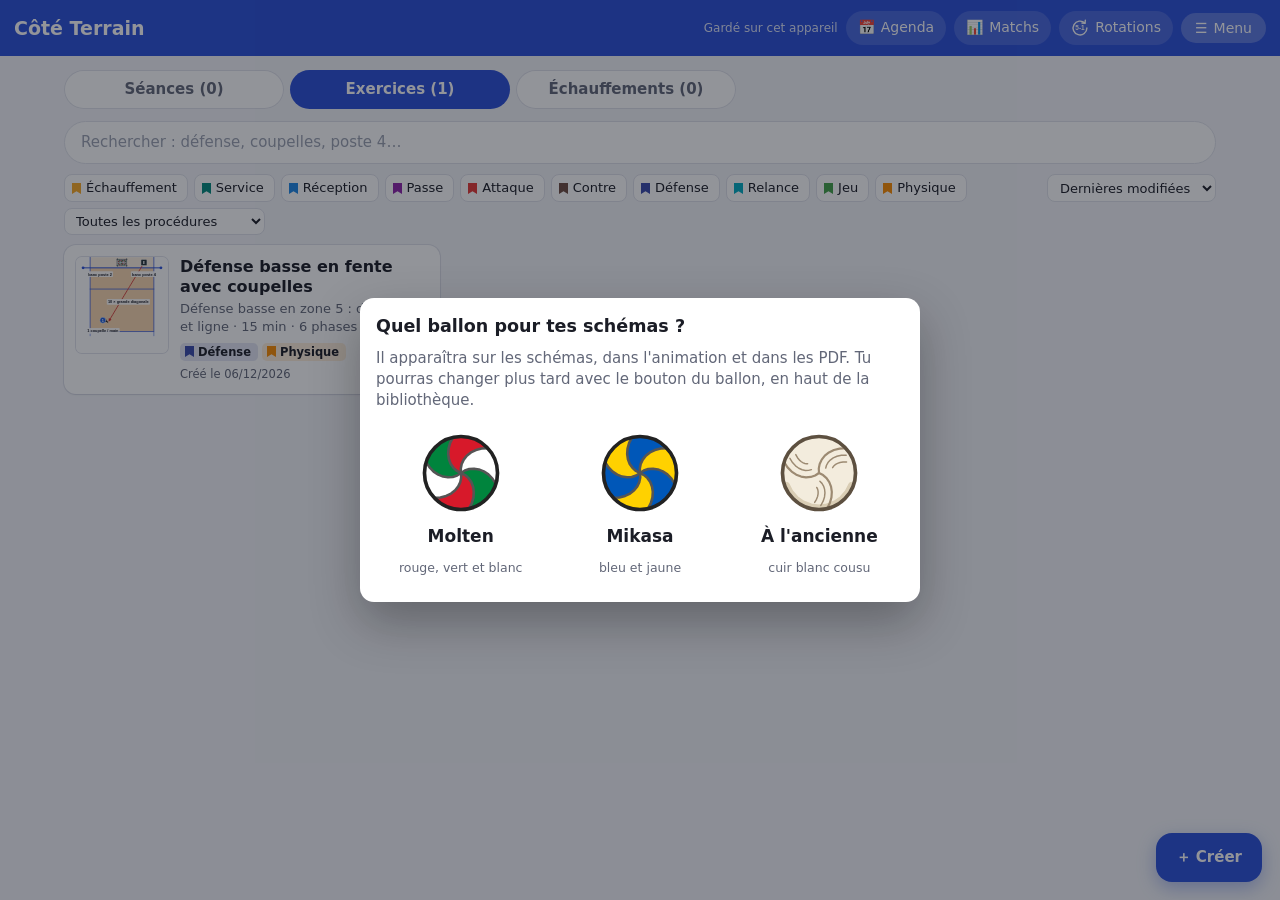
==== commit 5fc4ebac: "Version web 1.10.15 : agenda, équipes, tutos vidéo Co-Authored-By: Claude Opus 5.5 <noreply@anthropi" ====
--- a/app/index.html
+++ b/app/index.html
@@ -160,7 +160,7 @@
 .ed-canvas{background:#fff;border-radius:10px;box-shadow:0 0 0 1px var(--line);display:flex;justify-content:center;padding:6px}
 .ed-svg{display:block;width:100%;max-height:72vh;touch-action:none;user-select:none;-webkit-user-select:none}
 .ed-hint{font-size:12.5px;color:var(--muted);min-height:18px}
-.ed-svg.penmode{touch-action:pan-y pinch-zoom}
+
 /* ----- Vue 3D ----- */
 .v3d{position:fixed;inset:0;z-index:80;background:#DCE5F2;touch-action:none;user-select:none;-webkit-user-select:none}
 .v3d-c{position:absolute;inset:0;width:100%;height:100%;display:block}
@@ -404,8 +404,14 @@
 .tr-r{display:flex;align-items:center;gap:10px;padding:8px 2px;border-bottom:1px solid var(--line);cursor:pointer;font-size:15px}.tr-r:last-child{border-bottom:0}
 .tr-r input{width:20px;height:20px;flex:none;accent-color:var(--pri)}.tr-r small{color:var(--muted);margin-left:auto;font-size:12.5px;white-space:nowrap}
 .tr-n{font-size:14px;color:var(--muted);margin:8px 0 0}
+.tr-big.one{grid-template-columns:1fr}.tr-big.three{grid-template-columns:repeat(3,1fr)}@media (max-width:620px){.tr-big.three{grid-template-columns:1fr}.tr-big.three .tr-b{flex-direction:row;justify-content:flex-start;text-align:left;padding:14px}}
+.tr-b .emo{font-size:38px;line-height:1}.tr-b.off{opacity:.55}
+.br-h{font-weight:700;margin:16px 0 4px;font-size:15.5px}.br-steps{line-height:1.6;padding-left:22px;margin:4px 0 10px;font-size:15px}.br-steps li{margin:3px 0}
+.br-tab{width:100%;border-collapse:collapse;font-size:14px;margin:4px 0 8px}.br-tab th,.br-tab td{border-bottom:1px solid var(--line,#dde3ee);padding:7px 6px;text-align:left;vertical-align:top}.br-tab th{color:var(--muted);font-weight:600;font-size:12.5px}
+.br-acts{display:flex;flex-wrap:wrap;gap:8px;margin:6px 0 4px}.br-note{font-size:13.5px;color:var(--muted);margin:6px 0}
+.br-qr{display:flex;justify-content:center;margin:8px 0}.br-qr .qr-svg{width:min(52vh,80vw,380px)}.br-st{font-weight:600;text-align:center;margin:8px 0}
 body.drop-on::after{content:"Dépose le fichier ici pour importer tes fiches";position:fixed;inset:12px;border:3px dashed var(--pri);border-radius:18px;background:rgba(255,255,255,.88);display:flex;align-items:center;justify-content:center;font-size:22px;font-weight:700;color:var(--pri);z-index:9999;pointer-events:none}
-.imp-c{display:block;width:100%;text-align:left;padding:12px 14px;margin-bottom:8px;font-size:16px}.imp-c small{display:block;color:var(--muted);font-size:13px;margin-top:2px}
+.ed-off{margin:6px 0 0;font-size:13px;color:var(--muted)}.ag{max-width:860px;margin:0 auto}.ag-top{display:flex;gap:8px;flex-wrap:wrap;margin:4px 0 12px}.ag-wk{font-size:14px;text-transform:uppercase;letter-spacing:.04em;color:var(--muted);margin:18px 0 8px}.ag-row{display:flex;gap:12px;align-items:center;width:100%;text-align:left;background:var(--card);border:0;border-left:6px solid var(--c);border-radius:12px;box-shadow:0 0 0 1px var(--line);padding:10px 12px;margin-bottom:8px;cursor:pointer;color:var(--ink);font:inherit}.ag-row.off{opacity:.5}.ag-row.off b{text-decoration:line-through}.ag-row.now{box-shadow:0 0 0 2px var(--c)}.ag-d{display:flex;flex-direction:column;align-items:center;min-width:46px;line-height:1.1}.ag-d b{font-size:22px}.ag-d small{font-size:12px;color:var(--muted)}.ag-b{min-width:0;display:flex;flex-direction:column;gap:2px}.ag-b small{color:var(--muted);font-size:13px}.ag-more{display:flex;gap:8px;justify-content:center;margin:16px 0 40px}.tdot{display:inline-block;width:10px;height:10px;border-radius:50%;margin-right:6px;vertical-align:middle}.tdot.big{width:14px;height:14px;margin-right:8px}.ag-days{display:flex;gap:6px;flex-wrap:wrap;margin-top:4px}.ag-day input{display:none}.ag-day span{display:inline-block;min-width:44px;text-align:center;padding:8px 6px;border-radius:10px;box-shadow:0 0 0 1px var(--line);background:#fff;font-weight:600;cursor:pointer}.ag-day input:checked+span{background:var(--pri);color:#fff;box-shadow:none}.ag-pl{display:grid;grid-template-columns:repeat(auto-fill,minmax(150px,1fr));gap:6px;margin:6px 0 4px}.ag-p{display:flex;align-items:center;gap:8px;padding:7px 9px;border-radius:10px;box-shadow:0 0 0 1px var(--line);border-left:4px solid var(--c);cursor:pointer}.ag-p span{display:flex;gap:5px;align-items:baseline;min-width:0}.ag-p small{color:var(--muted)}.ag-p:has(input:not(:checked)){opacity:.45}.ag-acts{justify-content:flex-start;flex-wrap:wrap}.ag-pill{display:flex;align-items:center;gap:6px;width:100%;margin:0 0 12px;padding:11px 14px;border:0;border-radius:12px;background:#fff;box-shadow:0 0 0 1px var(--line);border-left:6px solid var(--c);font:inherit;font-size:15px;color:var(--ink);cursor:pointer;text-align:left}.ag-pill.now{background:color-mix(in srgb,var(--c) 12%,#fff);animation:agpulse 1.6s ease-in-out 4}.ag-pill small{color:var(--muted)}@keyframes agpulse{0%,100%{box-shadow:0 0 0 1px var(--line)}50%{box-shadow:0 0 0 4px color-mix(in srgb,var(--c) 45%,transparent)}}.ag-rem{border-left:6px solid var(--c);border-radius:12px;box-shadow:0 0 0 1px var(--line);padding:10px 12px;margin-bottom:10px}.ag-rem>div:first-child{display:flex;flex-direction:column;gap:3px}.tcols{display:flex;gap:8px;flex-wrap:wrap;margin-top:6px}.tcol{width:34px;height:34px;border-radius:50%;border:3px solid #fff;box-shadow:0 0 0 1px var(--line);cursor:pointer}.tcol.on{box-shadow:0 0 0 3px var(--ink)}.seg{display:inline-flex;border-radius:10px;box-shadow:0 0 0 1px var(--line);overflow:hidden;background:#fff}.seg button{border:0;background:none;padding:8px 14px;font:inherit;font-weight:600;color:var(--ink);cursor:pointer;display:inline-flex;flex-direction:row;align-items:center;gap:6px;white-space:nowrap;min-height:0;border-radius:0;box-shadow:none}.seg button.on{background:var(--pri);color:#fff}.seg.wide{display:flex;margin-bottom:10px}.seg.wide button{flex:1}.ag-top{align-items:center}.cal-h{display:flex;align-items:center;gap:8px;margin:6px 0 10px}.cal-h h2{margin:0 6px;font-size:20px;min-width:170px;text-align:center}.cal{display:grid;grid-template-columns:repeat(7,1fr);gap:4px}.cal-w{text-align:center;font-size:12px;color:var(--muted);font-weight:700;padding:2px 0}.cal-d{display:flex;flex-direction:column;align-items:stretch;gap:3px;min-height:92px;padding:5px;border:0;border-radius:10px;background:#fff;box-shadow:0 0 0 1px var(--line);font:inherit;text-align:left;cursor:pointer;color:var(--ink);min-width:0}.cal-d:hover{box-shadow:0 0 0 2px var(--pri)}.cal-d.out{opacity:.45}.cal-d.past .cal-n{color:var(--muted)}.cal-d.today{box-shadow:0 0 0 2px var(--pri);background:var(--pri2)}.cal-n{font-weight:700;font-size:14px}.cal-i{display:block;font-size:12px;line-height:1.25;padding:2px 5px;border-radius:6px;background:color-mix(in srgb,var(--c) 16%,#fff);border-left:3px solid var(--c);white-space:nowrap;overflow:hidden;text-overflow:ellipsis}.cal-i.slot{background:#fff;color:var(--muted);border-left-style:dashed}.cal-i.off{text-decoration:line-through;opacity:.6}.cal-more{font-size:11px;color:var(--muted)}@media(max-width:600px){.cal{gap:2px}.cal-d{min-height:64px;padding:3px}.cal-i{font-size:10px;padding:1px 3px}.cal-h h2{font-size:17px;min-width:0}}.m-trip{display:flex;gap:6px;flex-wrap:wrap}.m-trip input{width:110px}.ag-info{display:grid;gap:6px;margin:6px 0 10px}.ag-info div{display:flex;gap:10px;padding:8px 10px;border-radius:10px;background:var(--bg)}.ag-info span{min-width:140px;color:var(--muted)}.tchip{display:inline-block;padding:1px 8px;border-radius:999px;background:color-mix(in srgb,var(--c) 15%,#fff);color:var(--c);font-weight:700;font-size:12px}.imp-c{display:block;width:100%;text-align:left;padding:12px 14px;margin-bottom:8px;font-size:16px}.vid-c{border:1px solid var(--line);border-radius:12px;padding:12px 14px;margin-bottom:10px}.vid-t{display:flex;gap:12px;align-items:flex-start}.vid-i{font-size:28px;line-height:1}.vid-t small{display:block;color:var(--muted);font-size:13px;margin-top:2px}.vid-a{display:flex;gap:8px;flex-wrap:wrap;margin-top:10px;align-items:center}.vid-soon{font-size:13px;color:var(--muted);padding:6px 10px;border-radius:8px;background:var(--pri2)}.vid-player{position:relative;aspect-ratio:16/9;border-radius:12px;overflow:hidden;background:#0C1E5A}.vid-player iframe{position:absolute;inset:0;width:100%;height:100%;border:0}.imp-c small{display:block;color:var(--muted);font-size:13px;margin-top:2px}
 /* matchs */
 .m-head{display:flex;align-items:center;gap:12px;flex-wrap:wrap;margin-bottom:14px}.m-hint{color:var(--muted);font-size:13.5px}
 .btn.big{font-size:16px;padding:11px 18px;font-weight:700;border-radius:12px}
@@ -537,6 +543,7 @@
 // ---------- constantes (identiques à l'appli Android) ----------
 const CATS = [["Échauffement","#F9A825"],["Service","#00897B"],["Réception","#1E88E5"],["Passe","#8E24AA"],["Attaque","#E53935"],["Contre","#6D4C41"],["Défense","#3949AB"],["Relance","#00ACC1"],["Jeu","#43A047"],["Physique","#FB8C00"]];
 const CUSTOM_COLORS = ["#546E7A","#AD1457","#5E35B1","#00796B","#7CB342","#EF6C00","#0277BD"];
+const TEAM_COLORS = ["#2A4FD8", "#E53935", "#2E7D32", "#F57C00", "#8E24AA", "#00897B", "#C2185B", "#6D4C41"];
 const TEAM_CATEGORIES = ["M9/M11","M13","M15M","M15F","M18F","M18M","PNG","PNF","DEPM"];
 const ROLES = {NONE:{label:"Sans poste",short:"",color:null},SETTER:{label:"Passeur",short:"P",color:"#C2185B"},OUTSIDE:{label:"Poste 4",short:"R4",color:"#E65100"},OPPOSITE:{label:"Poste 2",short:"Pt",color:"#6A1B9A"},MIDDLE:{label:"Central",short:"C",color:"#2E7D32"},LIBERO:{label:"Libéro",short:"L",color:"#00ACC1"}};
 const TEAM = {A:"#1E5BD8",B:"#D32F2F",COACH:"#263238",ASSISTANT:"#78909C"};
@@ -568,10 +575,32 @@
 // ---------- petits outils ----------
 // ---------- l'appli ----------
 const APP = {
-  name:"Côté Terrain", tagline:"Fiches d'entraînement de volley", version:"1.10.11", edition:window.COTE_TERRAIN_PC ? "version PC" : window.CTA ? "version Android" : "version web", date:"19 novembre 2026",
+  name:"Côté Terrain", tagline:"Fiches d'entraînement de volley", version:"1.10.15", edition:window.COTE_TERRAIN_PC ? "version PC" : window.CTA ? "version Android" : "version web", date:"24 novembre 2026",
   author:"Paul-Marie", helper:"Claude (Anthropic)", contact:"",   // adresse par défaut des signalements (🐞) ; réglable dans ⚙️ Options
   // « Quoi de neuf » : ce qui change, en quelques mots simples, montré une seule fois après la mise à jour.
   news:{
+    "1.10.15":[
+      "📅 Nouveau : l'<b>Agenda</b> (bouton en haut de l'écran), un calendrier par mois. Touche une date : 🏐 entraînement (écris le <b>thème</b>, « bloc déf », et valide) ou 🏆 match. Tes entraînements de chaque semaine se règlent une fois dans <b>↻ Mes créneaux</b>. Pour chaque jour : la <b>séance</b> à faire et la liste des <b>présents</b>.",
+      "🚌 La fiche d'un <b>match</b> : adversaire, heure, <b>gymnase</b> (retenu pour chaque club), <b>lieu de rendez-vous</b> (réglé dans la fiche de l'équipe), durée du trajet (🧭 Itinéraire ouvre Maps, ⚙️ Estimer la calcule), et les horaires se font tout seuls : au gymnase 1 h avant, départ, rendez-vous 10 min avant. 📋 Un bouton prépare le message pour WhatsApp.",
+      "🔔 Le jour J (et la veille), Côté Terrain te le rappelle à l'ouverture : « Aujourd'hui : bloc déf, 9 présents », avec un bouton pour lancer la séance ou <b>saisir le match</b> (équipe et adversaire déjà remplis).",
+      "👥 <b>＋ Créer → Une équipe</b> : nom, couleur, lieu de rendez-vous, joueurs et joueuses. Une séance peut être rattachée à une équipe (couleur et filtre dans la bibliothèque).",
+      "🎬 <b>Tutos vidéo</b> dans ☰ Menu : la vidéo se lit dans l'appli (sur Android, elle s'ouvre dans YouTube).",
+      "🛠️ Terrain entier ⇄ demi-terrain : les joueurs du côté adverse <b>gardent leur place</b> (avant, ils étaient collés au filet en revenant au terrain entier)."
+    ],
+    "1.10.14":[
+      "📱 Version PC : de temps en temps, Côté Terrain te propose de <b>sauvegarder tes exercices et tes séances sur ton téléphone</b>. Tu les as au gymnase, et ils sont à l'abri si le PC tombe en panne. Tu peux aussi le faire quand tu veux : ☰ Menu → 📱 Sauvegarder sur mon téléphone.",
+      "✏️ Le <b>mode stylet</b> est retiré : le stylet et le doigt dessinent tous les deux, sans réglage. Le stylet garde ses atouts (paume ignorée, bout gomme, pression).",
+      "🎬 Nouveau <b>tuto de la Passerelle PC ⇄ téléphone</b> (bêta) : laquelle choisir, comment l'activer, et une vidéo. Dans 🌉 Passerelle ou dans 🎓 Tuto.",
+      "🙏 Merci aux bêta-testeurs : les deux Thomas, Marjorie, Romain, Louise, Pilou Pilou, Sebastien, les deux Damien, David, Nicolas, Krystal, PomPom, Ryan, Kevin et Sylvain !"
+    ],
+    "1.10.13":[
+      "🔄 Nouveau bouton <b>Vérifier les mises à jour</b> dans ☰ Menu et dans À propos.",
+      "💻 Version PC du site : l'appli cherche une nouvelle version à chaque ouverture (au plus une fois par heure), et plus seulement une fois par jour."
+    ],
+    "1.10.12":[
+      "🌉 <b>Bêta : Passerelle PC ⇄ téléphone</b> (☰ Menu, après avoir activé les fonctions bêta dans Options). Trois façons, expliquées pas à pas : par mail, avec Quick Share, ou directement par le Wi-Fi de la maison entre le PC et l'appli Android.",
+      "🧪 C'est une bêta : dis-nous ce qui marche et ce qui coince avec 🐞 Signaler un problème."
+    ],
     "1.10.11":[
       "🔄 <b>Transférer</b> (☰ Menu) : coche plusieurs fiches ou séances et envoie-les d'un coup vers un autre appareil, par QR code ou par fichier. Sur PC, tu peux aussi glisser un fichier sur la fenêtre.",
       "🎯 Deux nouveaux matériels pour tes schémas : la <b>cible sur pied</b> et la <b>perche d'attaque</b>, en 2D et en 3D.",
@@ -585,6 +614,10 @@
     ]
   },
   history:[
+    ["1.10.15", "24/11/2026", "📅 Agenda en calendrier mensuel : on touche une date (entraînement + thème, ou match), créneaux de chaque semaine, séance et présents du jour, message « Qui est dispo ? ». 🚌 Fiche match : gymnase retenu par club, lieu de rendez-vous de l'équipe, trajet (Itinéraire Maps + estimation IGN/OpenStreetMap), horaires calculés (1 h avant, départ, RDV 10 min avant), message WhatsApp. 🔔 Rappel à l'ouverture le jour J et la veille, avec Lancer la séance ou Saisir le match (prérempli). 👥 ＋ Créer → Une équipe (couleur) et équipe d'une séance (filtre). 🎬 Tutos vidéo dans ☰ Menu. 🛠️ Terrain ⇄ demi-terrain : le côté adverse garde sa place."],
+    ["1.10.14", "20/11/2026", "📱 Version PC : rappel pour sauvegarder exercices et séances sur le téléphone (Wi-Fi, QR code ou fichier, tout est déjà coché), au bout d'un jour puis toutes les 2 semaines, et dans ☰ Menu → Sauvegarder sur mon téléphone. 🎬 Tuto de la Passerelle (bêta) avec vidéo, dans 🌉 Passerelle et 🎓 Tuto. ✏️ Mode stylet retiré (bouton ✏️ Stylet et option) : stylet et doigt dessinent tous les deux. Remerciements aux bêta-testeurs."],
+    ["1.10.13", "19/11/2026", "🔄 Bouton « Vérifier les mises à jour » (☰ Menu et À propos) : version PC du site, propose tout de suite la mise à jour en un clic ; version web, recharge la nouvelle version ; Microsoft Store et Android, rappelle que le Store s'en charge. Vérification automatique à chaque ouverture (au plus une fois par heure)."],
+    ["1.10.12", "19/11/2026", "🌉 Bêta (Options > Fonctions bêta) : menu « Passerelle PC ⇄ téléphone » avec trois méthodes guidées pas à pas selon l'appareil : ✉️ par mail (ouverture du partage, du dossier Téléchargements et d'un mail prêt à envoyer), 📶 Quick Share (Android + Windows), 📡 par le Wi-Fi de la maison : le PC affiche un QR code, l'appli Android le scanne puis envoie ou reçoit les fiches directement (porte ouverte 10 minutes, un seul échange, code secret, réseau local uniquement)."],
     ["1.10.11", "19/11/2026", "🔄 Transférer (☰ Menu) : envoyer plusieurs fiches ou séances d'un coup vers un autre appareil, par QR code (un seul paquet compressé, avec barre de progression) ou par fichier (mail, WhatsApp, Quick Share…) ; recevoir en scannant ou en ouvrant le fichier ; sur PC, glisser le fichier sur la fenêtre. 🎯 Matériel : cible sur pied et perche d'attaque (2D et 3D). 📱 Version web pour iPhone, iPad et Mac. 💻 Version PC du site : mise à jour en un clic. 📣 Fenêtre « Quoi de neuf » après chaque mise à jour. Mode direct : la croix ramène là où on était. Onglets des phases en entier. Nouvelle icône des Rotations 5-1. Merci à Thomas, bêta-testeur."],
     ["1.10.10", "18/11/2026", "💻 Version PC : le dossier des fiches se change dans ⚙️ Options (Documents, Google Drive, OneDrive…), et la version Microsoft Store le propose au premier lancement. 📱 Android : prête pour Android 16 (geste retour, affichage bord à bord)."],
     ["1.10.9", "16/11/2026", "💻 Version PC : un vrai programme d'installation (CoteTerrain-Setup.exe). Pendant l'installation, on choisit où ranger ses fiches (Documents, Google Drive, OneDrive…) ; les fiches déjà faites y sont copiées. Désinstallation depuis Paramètres > Applications, sans jamais toucher aux fiches."],
@@ -684,7 +717,7 @@
 function normSe(x){
   return {id:str(x.id) || uid(), title:str(x.title), date:str(x.date), notes:str(x.notes),
     warmUpId:x.warmUpId == null || x.warmUpId === "" ? null : String(x.warmUpId), exerciseIds:(x.exerciseIds || []).map(String),
-    day:x.day == null ? null : int(x.day, null), deletedAt:x.deletedAt == null ? null : +x.deletedAt, updatedAt:+x.updatedAt || Date.now(),
+    day:x.day == null ? null : int(x.day, null), team:str(x.team), deletedAt:x.deletedAt == null ? null : +x.deletedAt, updatedAt:+x.updatedAt || Date.now(),
     createdAt:+x.createdAt || +x.updatedAt || Date.now()};
 }
 // Dates lisibles : « 13/11/2026 » et « 13/11/2026 à 16:05 »
@@ -698,7 +731,7 @@
 }
 const seTitle = x => x.title.trim() || "Séance sans titre";
 function epochDay(fr){ const m = /^(\d{2})\/(\d{2})\/(\d{4})$/.exec(fr || ""); return m ? Math.floor(Date.UTC(+m[3], +m[2] - 1, +m[1]) / 864e5) : null; }
-const KEYS = {exercise:"ex_", warmup:"wu_", session:"se_", team:"tm_", match:"ma_"};
+const KEYS = {exercise:"ex_", warmup:"wu_", session:"se_", team:"tm_", match:"ma_", event:"ev_"};
 const allPhases = ex => ex.phases.length ? ex.phases : [{id:"p1-" + ex.id, name:"Phase 1", elements:ex.diagram}];
 function setPhases(ex, list){ const safe = list.length ? list : [{id:uid(), name:"Phase 1", elements:[]}]; ex.phases = safe.length > 1 ? safe : []; ex.diagram = safe[0].elements; }
 const exTitle = e => e.title.trim() || e.theme.trim() || "Exercice sans titre";
@@ -978,7 +1011,7 @@
   },
   appData(includeTrash = true){
     const f = a => includeTrash ? a : a.filter(x => x.deletedAt == null);
-    return {version:1, exercises:f(this.list("exercise")), sessions:f(this.list("session")), warmUps:f(this.list("warmup")), runs:this.extras.runs, cycles:this.extras.cycles, links:this.extras.links || [], counts:this.extras.counts || [], wuModels:this.extras.wuModels || [], teams:this.list("team"), matches:this.list("match")};
+    return {version:1, exercises:f(this.list("exercise")), sessions:f(this.list("session")), warmUps:f(this.list("warmup")), runs:this.extras.runs, cycles:this.extras.cycles, links:this.extras.links || [], counts:this.extras.counts || [], wuModels:this.extras.wuModels || [], teams:this.list("team"), matches:this.list("match"), events:this.list("event")};
   },
   _mt:null,
   mirror(){ clearTimeout(this._mt); this._mt = setTimeout(() => { try { localStorage.setItem(LS_KEY, JSON.stringify(this.appData())); } catch (e){} }, 800); },
@@ -989,6 +1022,7 @@
     for (const x of d.sessions || []){ const n = normSe(x); this.items.set(this.key("session", n.id), {kind:"session", item:n}); }
     for (const x of d.teams || []){ const n = normTeam(x); this.items.set(this.key("team", n.id), {kind:"team", item:n}); }
     for (const x of d.matches || []){ const n = normMatch(x); this.items.set(this.key("match", n.id), {kind:"match", item:n}); }
+    for (const x of d.events || []){ const n = normEvent(x); this.items.set(this.key("event", n.id), {kind:"event", item:n}); }
     for (const n of ["runs", "cycles", "links", "counts", "wuModels"]) if (Array.isArray(d[n])) this.extras[n] = d[n];
   }
 };
@@ -1008,6 +1042,7 @@
   else if (v.kind === "session" && v.item) Store.items.set(k, {kind:"session", item:normSe(clone(v.item))});
   else if (v.kind === "team" && v.item) Store.items.set(k, {kind:"team", item:normTeam(clone(v.item))});
   else if (v.kind === "match" && v.item) Store.items.set(k, {kind:"match", item:normMatch(clone(v.item))});
+  else if (v.kind === "event" && v.item) Store.items.set(k, {kind:"event", item:normEvent(clone(v.item))});
   else if (v.kind === "prefs"){ const {kind, _saved, ...rest} = v; PREFS = {...PREFS, ...rest}; try { localStorage.setItem(PREF_KEY, JSON.stringify(PREFS)); } catch (e){} }
   else if (v.kind === "extras"){ for (const n of ["runs", "cycles", "links", "counts", "wuModels"]) Store.extras[n] = clone(v[n] || []); for (const x of v.sessions || []) if (!Store.get("session", x.id)) Store.putRaw("session", normSe(clone(x))); }
 }
@@ -1334,17 +1369,22 @@
   if (e.type === "arrow"){ e.start = t(e.start); e.end = t(e.end); if (e.control) e.control = t(e.control); }
   if (e.type === "free") e.points = e.points.map(t);
 }
-function convertView(els, from, to){ // garde la position en mètres par rapport au filet
+/* Terrain entier ⇄ demi-terrain : garde la position en mètres par rapport au filet.
+   Rien n'est « ramené » dans le cadre (avant 1.10.15, le côté adverse était écrasé contre le filet) :
+   en demi-terrain, ce qui est de l'autre côté du filet est simplement hors du dessin, et revient tel quel. */
+function convertView(els, from, to){
   const off = from === "FULL" ? -10.5 : 10.5, Hf = CH(from), Ht = CH(to);
-  const c = p => ({x:p.x, y:clamp01((p.y * Hf + off) / Ht)});
+  const c = p => ({x:p.x, y:+((p.y * Hf + off) / Ht).toFixed(4)});
   for (const e of els){ if (e.pos) e.pos = c(e.pos); if (e.type === "arrow"){ e.start = c(e.start); e.end = c(e.end); if (e.control) e.control = c(e.control); } if (e.type === "free") e.points = e.points.map(c); }
 }
 
+const elPts = e => e.type === "arrow" ? [e.start, e.end] : e.type === "free" ? e.points : e.pos ? [e.pos] : [];
+const offView = els => els.filter(e => { const p = elPts(e); return p.length && p.every(q => q.y < -.01 || q.y > 1.01); }).length;
 class Editor {
   constructor(host, model, {multi = true, onChange, readonly = false, holdEnd = false}){
     Object.assign(this, {host, m:model, multi, onChange, readonly, holdEnd, pi:0, tool:"select", group:0, sel:null, hist:[], fut:[], drag:null, anim:null, snapKey:null});
     host.innerHTML = readonly ? `<div class="ed">${multi && model.phases.length > 1 ? '<div class="ed-phases"></div>' : ""}
-      <div class="ed-canvas"><svg class="ed-svg" xmlns="http://www.w3.org/2000/svg"></svg></div>
+      <div class="ed-canvas"><svg class="ed-svg" xmlns="http://www.w3.org/2000/svg"></svg></div><p class="ed-off" hidden></p>
       <div class="ed-bar"><button class="btn pri" data-act="anim">▶ Animer</button>${betaOn() ? '<button class="btn" data-act="v3d">🧊 Vue 3D β</button>' : ""}</div></div>` : `<div class="ed">
       ${multi ? '<div class="ed-phases"></div><div class="ed-phname"></div>' : ""}
       <div class="ed-side">
@@ -1353,14 +1393,13 @@
         <div class="ed-hint"></div>
         <div class="ed-panel"></div>
       </div>
-      <div class="ed-canvas"><svg class="ed-svg" xmlns="http://www.w3.org/2000/svg"></svg></div>
+      <div class="ed-canvas"><svg class="ed-svg" xmlns="http://www.w3.org/2000/svg"></svg></div><p class="ed-off" hidden></p>
       <div class="ed-bar">
         ${isTablet() ? `<button class="btn" data-act="full" title="Le terrain en grand, les outils sur le côté">⛶ Éditer en grand</button>` : ""}
         <button class="btn" data-act="undo">↶ Annuler</button><button class="btn" data-act="redo">↷ Rétablir</button>
         <select class="btn" data-act="view"><option value="FULL">Terrain entier</option><option value="HALF">Demi-terrain</option></select>
         <button class="btn" data-act="anim">▶ Animer</button>
         ${betaOn() ? '<button class="btn" data-act="v3d" title="Bêta : le schéma en volume, avec la hauteur du ballon">🧊 Vue 3D β</button>' : ""}
-        <button class="btn" data-act="pen" title="Mode stylet : le stylet dessine, le doigt fait seulement défiler la page">✏️ Stylet</button>
       </div></div>`;
     this.svg = $(".ed-svg", host);
     host.addEventListener("click", e => this.onClick(e));
@@ -1439,6 +1478,8 @@
     if (d && d.mode === "free" && d.pts.length > 1) extra = `<path d="M${d.pts.map(p => r3(p[0]) + " " + r3(p[1])).join("L")}" fill="none" stroke="#424242" stroke-width=".1" stroke-linecap="round" stroke-linejoin="round"/>`;
     this.svg.setAttribute("viewBox", `0 0 ${CW} ${H}`);
     this.svg.innerHTML = P.out() + extra + more + this.overlay();
+    const off = $(".ed-off", this.host), n = view === "HALF" ? offView(els || this.els) : 0;
+    if (off){ off.hidden = !n; off.textContent = n ? `👁 ${n} élément${n > 1 ? "s" : ""} de l'autre côté du filet ${n > 1 ? "sont cachés" : "est caché"} en demi-terrain : ${n > 1 ? "ils reviennent" : "il revient"} à ${n > 1 ? "leur" : "sa"} place en terrain entier.` : ""; }
   }
   lineChips(){
     if (this.tool !== "pickLine") return "";
@@ -1482,8 +1523,6 @@
       $('[data-act="undo"]', b).disabled = !this.hist.length;
       $('[data-act="redo"]', b).disabled = !this.fut.length;
       $('[data-act="view"]', b).value = this.m.view;
-      const pb = $('[data-act="pen"]', b); if (pb){ pb.classList.toggle("on", !!PREFS.pen); pb.textContent = PREFS.pen ? "✏️ Stylet : oui" : "✏️ Stylet"; }
-      this.svg.classList.toggle("penmode", !!PREFS.pen);
     }
     const a = $('[data-act="anim"]', b);
     if (a){ a.disabled = !this.anim && this.m.phases.length < 2 && !this.m.phases.some(p => p.elements.some(e => e.type === "arrow")); a.textContent = this.anim ? "■ Arrêter" : "▶ Animer"; }
@@ -1493,13 +1532,12 @@
      - doigt : un appui long (environ ½ s sans bouger) ouvre le menu rapide ; s'il bouge avant, c'est un glisser normal.
        Deux doigts font défiler la page ; un doigt sur une zone vide aussi (outil « Choisir »).
      - stylet : plus précis ; son bouton ouvre le menu, son bout gomme efface, la pression règle l'épaisseur du dessin libre.
-       Quand il touche l'écran, la paume posée est ignorée. En mode stylet, le doigt ne fait que défiler.
+       Quand il touche l'écran, la paume posée est ignorée. (Le « mode stylet » a été retiré en 1.10.14 : stylet et doigt dessinent tous les deux.)
      - souris : le clic droit ouvre le menu. */
   down(ev){
     if (this.readonly || this.anim) return;
     const pen = ev.pointerType === "pen", touch = ev.pointerType === "touch";
-    if (touch && (PREFS.pen || this.penDown)) return;             // paume, ou mode stylet : le doigt laisse défiler
-    if (pen && PREFS.pen === undefined){ setPref("pen", true); this.renderBar(); toast("Stylet détecté : le stylet dessine, le doigt fait défiler. Bouton ✏️ Stylet pour changer."); }
+    if (touch && this.penDown) return;                            // paume posée pendant que le stylet dessine : ignorée
     if (touch){
       this.touches.set(ev.pointerId, ev.clientY);
       if (this.touches.size >= 2){ this.cancelGesture(); this.drag = {mode:"scroll2", y:null}; return; }
@@ -1726,7 +1764,6 @@
     if (act === "delph"){ confirmBox(`Supprimer la phase ${this.pi + 1} ?`, "Supprimer").then(ok => { if (!ok) return; this.snap(); this.m.phases.splice(this.pi, 1); this.pi = Math.max(0, this.pi - 1); this.sel = null; this.renderAll(); this.changed(); }); return; }
     if (act === "phleft" || act === "phright"){ const j = this.pi + (act === "phleft" ? -1 : 1); if (j < 0 || j >= this.m.phases.length) return; this.snap(); const a = this.m.phases; [a[this.pi], a[j]] = [a[j], a[this.pi]]; this.pi = j; this.renderPhases(); this.changed(); return; }
     if (act === "full"){ this.setFull(!this.full); return; }
-    if (act === "pen"){ setPref("pen", !PREFS.pen); this.renderBar(); toast(PREFS.pen ? "Mode stylet : le stylet dessine, le doigt fait défiler la page." : "Mode stylet désactivé : le doigt dessine aussi."); return; }
     if (!e) return;
     this.elAct(act, b.dataset.v);
   }
@@ -2549,6 +2586,7 @@
   if (h[0] === "rotations") return renderRotations();
   if (h[0] === "matchs") return renderMatches();
   if (h[0] === "equipes") return renderTeams();
+  if (h[0] === "agenda") return renderAgenda();
   if (h[0] === "equipe" && h[1]) return renderTeam(decodeURIComponent(h[1]));
   if (h[0] === "match" && h[1]) return renderMatch(decodeURIComponent(h[1]));
   renderLibrary();
@@ -2580,10 +2618,10 @@
   // en haut : ce qui sert à chaque entraînement ; le reste est rangé dans ☰ Menu, par familles
   const it = (a, ico, t) => `<button class="tbtn" data-a="${a}">${ico}<span>${t}</span></button>`;
   const menu = `<div class="tmore lmenu"><button class="tbtn" data-lmenu title="Menu : fiches, outils, réglages et aide">☰<span>Menu</span></button><div class="tmore-l">
-    <div class="lm-h">Mes fiches</div>${it("transfer", ICON.xfer, "Transférer (PC ⇄ téléphone)")}${it("exportall", ICON.dl, "Tout exporter (sauvegarde)")}${window.COTE_TERRAIN_PC ? it("opendata", "📂", "Ouvrir le dossier des fiches") : ""}${it("trash", ICON.trash, "Corbeille")}
+    <div class="lm-h">Mes fiches</div>${it("transfer", ICON.xfer, "Transférer (PC ⇄ téléphone)")}${window.COTE_TERRAIN_PC ? it("phonesave", "📱", "Sauvegarder sur mon téléphone") : ""}${betaOn() ? it("bridge", "🌉", "Passerelle PC ⇄ téléphone β") : ""}${it("exportall", ICON.dl, "Tout exporter (sauvegarde)")}${window.COTE_TERRAIN_PC ? it("opendata", "📂", "Ouvrir le dossier des fiches") : ""}${it("trash", ICON.trash, "Corbeille")}
     <div class="lm-h">Outils</div>${it("resources", "📚", "Ressources : où trouver des exercices")}${it("ball", ballMini(), "Ballon : " + (PREFS.ball && BALLS[PREFS.ball] ? BALLS[PREFS.ball].name : "à choisir"))}
-    <div class="lm-h">Réglages et aide</div>${it("options", "⚙️", "Options")}${it("tuto", "🎓", "Tuto")}${it("bug", "🐞", "Signaler un problème")}${it("about", "ⓘ", "À propos")}</div></div>`;
-  topBar(APP.name, "", `<button class="tbtn" data-a="matchs" data-keep title="Matchs : stats point par point, bilan et analyse">📊<span>Matchs</span></button><button class="tbtn" data-a="rotations" data-keep title="Rotations 5-1 : placements en réception et au service, animés">${ICON.rot}<span>Rotations</span></button>` + menu);
+    <div class="lm-h">Réglages et aide</div>${it("options", "⚙️", "Options")}${it("tuto", "🎓", "Tuto")}${it("videos", "🎬", "Tutos vidéo")}${it("bug", "🐞", "Signaler un problème")}${it("updcheck", "🔄", "Vérifier les mises à jour")}${it("about", "ⓘ", "À propos")}</div></div>`;
+  topBar(APP.name, "", `<button class="tbtn" data-a="agenda" data-keep title="Agenda : entraînements (thème, séance, présents) et matchs">📅<span>Agenda</span></button><button class="tbtn" data-a="matchs" data-keep title="Matchs : stats point par point, bilan et analyse">📊<span>Matchs</span></button><button class="tbtn" data-a="rotations" data-keep title="Rotations 5-1 : placements en réception et au service, animés">${ICON.rot}<span>Rotations</span></button>` + menu);
   if (Store.mode === "loading"){ $("#app").innerHTML = `<div class="empty">Chargement des fiches…</div>`; return; }
   const kind = {se:"session", ex:"exercise", wu:"warmup"}[UI.tab] || "exercise", isEx = kind === "exercise", isWu = kind === "warmup", isSe = kind === "session";
   const all = Store.list(kind).filter(x => x.deletedAt == null);
@@ -2593,17 +2631,19 @@
   if (UI.cats.size) list = list.filter(x => [...UI.cats].every(c => tagsOf(x).some(t => normTxt(t) === normTxt(c))));
   if (isWu && UI.team) list = list.filter(x => x.category === UI.team);
   if (isEx && UI.proc) list = list.filter(x => x.procedure === UI.proc);
+  if (isSe && UI.steam) list = list.filter(x => x.team === UI.steam);
   const sorts = {upd:(a, b) => b.updatedAt - a.updatedAt, new:(a, b) => b.createdAt - a.createdAt, old:(a, b) => a.createdAt - b.createdAt,
     az:(a, b) => (kind === "session" ? seTitle(a) : kind === "exercise" ? exTitle(a) : (a.theme || "")).localeCompare(kind === "session" ? seTitle(b) : kind === "exercise" ? exTitle(b) : (b.theme || ""), "fr")};
   list.sort(sorts[UI.sort] || sorts.upd);
   const cnt = k => Store.list(k).filter(x => x.deletedAt == null).length;
   const cats = allCats(isSe ? all.map(x => ({tags:sessionParts(x).tags})) : all);
-  $("#app").innerHTML = banners() + `
+  $("#app").innerHTML = banners() + agendaPill() + `
     <div class="tabs"><button class="tab${isSe ? " on" : ""}" data-a="tab" data-v="se">Séances (${cnt("session")})</button><button class="tab${isEx ? " on" : ""}" data-a="tab" data-v="ex">Exercices (${cnt("exercise")})</button><button class="tab${isWu ? " on" : ""}" data-a="tab" data-v="wu">Échauffements (${cnt("warmup")})</button></div>
     <input class="search" id="q" placeholder="Rechercher : défense, coupelles, poste 4…" value="${esc(UI.q)}">
     <div class="chips">${cats.map(c => { const on = [...UI.cats].some(x => normTxt(x) === normTxt(c)), col = catColor(c); return `<button class="chip${on ? " on" : ""}" data-a="cat" data-v="${esc(c)}" style="${on ? `background:${col}33;` : ""}">${bookmark(col)}${esc(c)}</button>`; }).join("")}
       <select class="sortsel" data-a="sort" title="Trier"><option value="upd"${UI.sort === "upd" || !UI.sort ? " selected" : ""}>Dernières modifiées</option><option value="new"${UI.sort === "new" ? " selected" : ""}>Dernières créées</option><option value="old"${UI.sort === "old" ? " selected" : ""}>Plus anciennes</option><option value="az"${UI.sort === "az" ? " selected" : ""}>A → Z</option></select>
       ${isEx ? `<select class="chip" data-a="proc" title="Filtrer par procédure"><option value="">Toutes les procédures</option>${PROCS.map(([k, l]) => `<option value="${k}"${k === UI.proc ? " selected" : ""}>${esc(l)}</option>`).join("")}</select>` : ""}
+      ${isSe && liveTeams().length > 1 ? `<select class="chip" data-a="steam" title="Filtrer par équipe"><option value="">Toutes les équipes</option>${liveTeams().map(t => `<option value="${esc(t.id)}"${t.id === UI.steam ? " selected" : ""}>${esc(teamTitle(t))}</option>`).join("")}</select>` : ""}
       ${isWu ? `<select class="chip" data-a="team"><option value="">Toutes les équipes</option>${TEAM_CATEGORIES.map(t => `<option${t === UI.team ? " selected" : ""}>${t}</option>`).join("")}</select>` : ""}</div>
     <div class="grid">${list.map(x => card(kind, x)).join("")}</div>
     ${list.length ? "" : `<div class="empty">${all.length ? "Aucune fiche ne correspond à la recherche." : isSe ? "Pas encore de séance. Touchez « Créer » puis « Une séance complète »." : isEx ? "Pas encore d'exercice. Touchez « Créer » ou importez un fichier .json." : "Pas encore de protocole d'échauffement. Touchez « Créer »."}</div>`}
@@ -2619,7 +2659,7 @@
     const first = exs[0];
     const svg = first ? diagramSvg(allPhases(first)[0].elements, first.courtView, {w:first.courtView === "HALF" ? 92 : 68, h:first.courtView === "HALF" ? 96 : 126}) : `<div style="width:68px;height:96px;display:flex;align-items:center;justify-content:center;color:var(--muted);font-size:28px">📋</div>`;
     return `<button class="card" data-a="open" data-k="se" data-v="${esc(x.id)}"><div class="th">${svg}</div><div style="min-width:0">
-      <h3>${esc(seTitle(x))}</h3><div class="sub">${[x.date, (wu ? "échauffement + " : "") + exs.length + " exercice" + (exs.length > 1 ? "s" : ""), dur + " min"].filter(Boolean).map(esc).join(" · ")}</div>
+      <h3>${esc(seTitle(x))}</h3><div class="sub">${x.team && Store.get("team", x.team) ? `<span class="tchip" style="--c:${teamColor(Store.get("team", x.team))}">${esc(teamTitle(Store.get("team", x.team)))}</span> ` : ""}${[x.date, (wu ? "échauffement + " : "") + exs.length + " exercice" + (exs.length > 1 ? "s" : ""), dur + " min"].filter(Boolean).map(esc).join(" · ")}</div>
       <div class="badges">${tags.map(badgeHtml).join("")}</div><div class="made">${CREATED.session} ${dFR(x.createdAt)}</div></div></button>`;
   }
   if (kind === "exercise"){
@@ -3179,7 +3219,7 @@
 const canAutoBk = () => !!(window.CTA && typeof CTA.backup === "function");
 const localDay = (t = new Date()) => `${t.getFullYear()}-${String(t.getMonth() + 1).padStart(2, "0")}-${String(t.getDate()).padStart(2, "0")}`;
 function hashStr(s){ let h = 2166136261; for (let i = 0; i < s.length; i++){ h ^= s.charCodeAt(i); h = Math.imul(h, 16777619); } return s.length + "-" + (h >>> 0).toString(36); }
-const dataCount = d => ["exercises", "sessions", "warmUps", "teams", "matches"].reduce((n, k) => n + (Array.isArray(d[k]) ? d[k].length : 0), 0);
+const dataCount = d => ["exercises", "sessions", "warmUps", "teams", "matches", "events"].reduce((n, k) => n + (Array.isArray(d[k]) ? d[k].length : 0), 0);
 function bkSnapshot(){ const data = Store.appData(), txt = JSON.stringify(data, null, 1); return {txt, stamp:hashStr(txt), count:dataCount(data)}; }
 function autoBackup(force){
   if (!canAutoBk() || Store.mode !== "db") return null;
@@ -3239,8 +3279,7 @@
     <div class="row"><span>Ballon des schémas : <b>${PREFS.ball && BALLS[PREFS.ball] ? BALLS[PREFS.ball].name : "à choisir"}</b></span><button class="btn" data-o="ball">Changer</button></div>
     <div class="row"><span>Toucher une fiche l'ouvre en :</span><select data-o="openmode"><option value="view"${openInView() ? " selected" : ""}>👁 Lecture</option><option value="edit"${openInView() ? "" : " selected"}>✏️ Modification</option></select></div>
     <div class="row"><span>Taille de l'affichage :</span><select data-o="zoom">${[[.85, "Petite"], [1, "Normale"], [1.15, "Grande"], [1.3, "Très grande"]].map(([z, l]) => `<option value="${z}"${(+PREFS.zoom || 1) === z ? " selected" : ""}>${l}</option>`).join("")}</select></div>
-    <label class="opt"><input type="checkbox" data-o="pen"${PREFS.pen ? " checked" : ""}><span><b>Mode stylet</b><br><small>Le stylet dessine, le doigt fait seulement défiler la page.</small></span></label>
-    <label class="opt"><input type="checkbox" data-o="beta"${betaOn() ? " checked" : ""}><span><b>🧪 Fonctions bêta</b><br><small>Bonhommes qui font les gestes (passe, manchette, service) et 🧊 vue 3D du terrain.</small></span></label>
+    <label class="opt"><input type="checkbox" data-o="beta"${betaOn() ? " checked" : ""}><span><b>🧪 Fonctions bêta</b><br><small>Bonhommes qui font les gestes (passe, manchette, service), 🧊 vue 3D du terrain et 🌉 Passerelle PC ⇄ téléphone (mail, Quick Share, Wi-Fi).</small></span></label>
     </div><div class="acts"><button class="btn pri" data-o="close">Fermer</button></div>`, {big:true});
   d.el.addEventListener("click", e => { const b = e.target.closest("[data-o]"); if (!b) return;
     if (b.dataset.o === "close") d.close();
@@ -3252,7 +3291,6 @@
     if (b.dataset.o === "ashare") (async () => { await sendCopy(); const bk = $("#bk", d.el); if (bk) bk.innerHTML = bkWebHtml(); })();
     if (b.dataset.o === "abnow"){ const r = autoBackup(true); toast(r && r.startsWith("ok") ? "Sauvegarde faite : " + r.slice(3) : r ? "La sauvegarde a échoué : " + r.replace(/^err:?/, "") : "Rien à sauvegarder pour l'instant."); const bk = $("#bk", d.el); if (bk) bk.innerHTML = bkWebHtml(); } });
   d.el.addEventListener("change", e => { const t = e.target;
-    if (t.dataset.o === "pen"){ setPref("pen", t.checked); render(); }
     if (t.dataset.o === "zoom"){ setPref("zoom", +t.value); applyZoom(); }
     if (t.dataset.o === "beta"){ setPref("beta", t.checked); render(); }
     if (t.dataset.o === "openmode"){ setPref("openMode", t.value); toast(t.value === "view" ? "Les fiches s'ouvriront en lecture (✏️ pour modifier)." : "Les fiches s'ouvriront directement en modification."); }
@@ -3415,7 +3453,8 @@
   for (const x of d.sessions || []) add("session", normSe(x));
   for (const x of d.teams || []) add("team", normTeam(x));
   for (const x of d.matches || []) add("match", normMatch(x));
-  for (const [k, v] of [...Store.items]) if (!keep.has(k) && (v.kind !== "team" && v.kind !== "match" || Array.isArray(d.teams) || Array.isArray(d.matches))) Store.remove(v.kind, v.item.id);
+  for (const x of d.events || []) add("event", normEvent(x));
+  for (const [k, v] of [...Store.items]) if (!keep.has(k) && (v.kind === "event" ? Array.isArray(d.events) : v.kind !== "team" && v.kind !== "match" || Array.isArray(d.teams) || Array.isArray(d.matches))) Store.remove(v.kind, v.item.id);
   Store.extras = {runs:Array.isArray(d.runs) ? d.runs : [], cycles:Array.isArray(d.cycles) ? d.cycles : [], links:Array.isArray(d.links) ? d.links : (Store.extras.links || []), counts:Array.isArray(d.counts) ? d.counts : (Store.extras.counts || []), wuModels:Array.isArray(d.wuModels) ? d.wuModels : (Store.extras.wuModels || [])}; Store.saveExtras();
 }
 // Version PC : le programme ouvre l'Explorateur Windows sur le dossier des fiches.
@@ -3432,10 +3471,11 @@
     <svg viewBox="0 0 512 512" width="72" height="72"><rect width="512" height="512" rx="104" fill="#1E5BD8"/><rect x="146" y="70" width="220" height="372" rx="10" fill="#F8D7AE" stroke="#FFFFFF" stroke-width="10"/><line x1="120" y1="256" x2="392" y2="256" stroke="#FFFFFF" stroke-width="16" stroke-linecap="round"/><line x1="151" y1="194" x2="361" y2="194" stroke="#FFFFFF" stroke-width="6"/><line x1="151" y1="318" x2="361" y2="318" stroke="#FFFFFF" stroke-width="6"/><path d="M206 372 Q 300 250 300 150" fill="none" stroke="#D32F2F" stroke-width="14" stroke-linecap="round" stroke-dasharray="1 0"/><path d="M283 162 L300 128 L317 162 Z" fill="#D32F2F"/><circle cx="206" cy="386" r="30" fill="#123A9C" stroke="#FFFFFF" stroke-width="7"/><circle cx="300" cy="120" r="0" fill="none"/><circle cx="250" cy="110" r="30" fill="#D32F2F" stroke="#FFFFFF" stroke-width="7"/></svg>
     <h2>${APP.name}</h2><div class="tag">${APP.tagline}</div>
     <span class="ver">Version ${APP.version} · ${APP.edition} · ${APP.date}</span>
+    <div><button class="btn" id="updchk" style="margin:8px 0 2px">🔄 Vérifier les mises à jour</button></div>
     <div class="who">Développée par <b>${APP.author}</b><br>avec l'aide de <b>${APP.helper}</b> 🤝</div>
     <div class="facts"><span>${n("session")} séance(s)</span><span>${n("exercise")} exercice(s)</span><span>${n("warmup")} échauffement(s)</span></div>
     <div style="font-size:12.5px;color:var(--muted)">Fiches enregistrées ${where}.<br>Format de fichier compatible avec l'appli Android ${APP.name}.</div>
-    <label class="opt" style="text-align:left;margin-top:12px;border:1px dashed #CDBEF5;border-radius:10px;padding:9px 10px;background:#FBF9FF"><input type="checkbox" id="betasw"${betaOn() ? " checked" : ""}><span><b>🧪 Fonctions bêta</b><small>Bonhommes qui font les gestes (passe à 10 doigts, manchette, service) et 🧊 vue 3D du terrain. Esquisses à tester : tu peux la désactiver à tout moment, tes fiches ne changent pas.</small></span></label>
+    <label class="opt" style="text-align:left;margin-top:12px;border:1px dashed #CDBEF5;border-radius:10px;padding:9px 10px;background:#FBF9FF"><input type="checkbox" id="betasw"${betaOn() ? " checked" : ""}><span><b>🧪 Fonctions bêta</b><small>Bonhommes qui font les gestes (passe à 10 doigts, manchette, service), 🧊 vue 3D du terrain et 🌉 Passerelle PC ⇄ téléphone (☰ Menu). Esquisses à tester : tu peux la désactiver à tout moment, tes fiches ne changent pas.</small></span></label>
     <details style="text-align:left;margin-top:12px"><summary style="cursor:pointer;font-weight:700">Historique des versions</summary>
       <table>${APP.history.map(([v, dt, t]) => `<tr><td style="white-space:nowrap"><b>${v}</b><br><small>${dt}</small></td><td>${esc(t)}</td></tr>`).join("")}</table></details>
     </div><div class="acts" style="justify-content:center"><button class="btn" data-x="tuto">🎓 Tuto</button><button class="btn" data-x="bug">🐞 Signaler un problème</button><button class="btn pri" data-x="ok">Fermer</button></div>`);
@@ -3443,6 +3483,7 @@
   $('[data-x="tuto"]', d.el).onclick = () => { d.close(); tourMenu(); };
   $('[data-x="bug"]', d.el).onclick = () => { d.close(); bugDialog(); };
   const od = $('[data-x="opendata"]', d.el); if (od) od.onclick = openDataFolder;
+  $("#updchk", d.el).onclick = () => { d.close(); updCheckNow(); };
   $("#betasw", d.el).onchange = e => { setPref("beta", e.target.checked); toast(e.target.checked ? "Fonctions bêta activées : groupe « Gestes β » dans l'éditeur." : "Fonctions bêta désactivées."); render(); };
 }
 function ballMini(style){ const P = new SvgPainter(); drawBallAt(P, 0, 0, 1, 20, style); return `<svg class="ballmini" viewBox="-1.12 -1.12 2.24 2.24" width="22" height="22">${P.out()}</svg>`; }
@@ -3478,7 +3519,7 @@
 const updCan = () => !!(window.COTE_TERRAIN_PC && !window.COTE_TERRAIN_PC.store);
 const updNew = () => updCan() && UPD.version && verCmp(UPD.version, APP.version) > 0 && !((UPD.later || 0) > Date.now() && UPD.laterFor === UPD.version);
 async function checkUpdate(force){
-  if (!updCan() || (!force && Date.now() - (UPD.checked || 0) < 864e5)) return;
+  if (!updCan() || (!force && Date.now() - (UPD.checked || 0) < 36e5)) return;
   try {
     const ctl = new AbortController(); setTimeout(() => ctl.abort(), 8000);
     const r = await fetch(UPD_URL + "?t=" + Date.now(), {cache:"no-store", signal:ctl.signal}); if (!r.ok) return;
@@ -3486,7 +3527,28 @@
     const page = /^https:\/\/[^\s"<>]+$/.test(j.page || "") ? j.page : "https://airkocotier.github.io/cote-terrain/#telecharger";
     updSet({checked:Date.now(), version:j.version, page});
     if (updNew()) render();
-  } catch (e){}
+    return j.version;
+  } catch (e){ return null; }
+}
+// Bouton « Vérifier les mises à jour » (☰ Menu et À propos) : selon l'endroit où l'appli a été installée.
+async function updCheckNow(){
+  if (window.COTE_TERRAIN_PC && window.COTE_TERRAIN_PC.store){ toast("Version Microsoft Store : les mises à jour arrivent toutes seules par le Store (Microsoft Store > Bibliothèque)."); return; }
+  if (window.CTA){ toast("Version Android : les mises à jour arrivent par Google Play (Play Store > ta photo > Gérer les applis)."); return; }
+  if (updCan()){
+    toast("Recherche d'une nouvelle version…");
+    const v = await checkUpdate(true);
+    if (!v){ toast("Impossible de vérifier pour le moment (pas de connexion à internet ?)."); return; }
+    if (verCmp(v, APP.version) > 0){ updSet({later:0}); render(); updInstall(); return; }
+    toast(`✅ Tu as la dernière version (${APP.version}).`); return;
+  }
+  // version web : on regarde la version en ligne, et on recharge si elle est plus récente
+  try {
+    toast("Recherche d'une nouvelle version…");
+    const reg = navigator.serviceWorker && await navigator.serviceWorker.getRegistration(); if (reg) reg.update().catch(() => {});
+    const t = await (await fetch("index.html?t=" + Date.now(), {cache:"no-store"})).text(), m = /version:"([\d.]+)"/.exec(t);
+    if (m && verCmp(m[1], APP.version) > 0){ toast(`Nouvelle version ${m[1]} : mise à jour…`); setTimeout(() => location.reload(), 900); return; }
+    toast(`✅ Tu as la dernière version (${APP.version}).`);
+  } catch (e){ toast("Impossible de vérifier pour le moment (pas de connexion à internet ?)."); }
 }
 // Mise à jour en un clic : le programme télécharge l'installeur sur GitHub, vérifie son empreinte, puis le lance.
 async function updInstall(){
@@ -3504,18 +3566,20 @@
     msg("Installation en cours… Côté Terrain se ferme et va se rouvrir tout seul dans quelques secondes.");
   } catch (e){ fail(e && e.message || "le programme ne répond pas"); }
 }
-function askBallOnce(){ if (!PREFS.ball && Store.mode !== "loading" && !$("#login")) ballDialog(true); setTimeout(whatsNew, 1200); }
+function askBallOnce(){ if (!PREFS.ball && Store.mode !== "loading" && !$("#login")) ballDialog(true); setTimeout(whatsNew, 1200); setTimeout(() => phoneSaveAsk(false), 6000); setTimeout(() => agendaAsk(), 2500); }
 function createDialog(){
-  const st = {choice:"session", ex:4, wu:4, model:PREFS.wuModel || ""};
+  const teams = liveTeams();
+  const st = {choice:"session", ex:4, wu:4, model:PREFS.wuModel || "", team:(teams.find(t => t.id === PREFS.agTeam) || teams[0] || {}).id || ""};
   const d = dialog(`<h3>Que veux-tu créer ?</h3><div id="cr"></div><div class="acts"><button class="btn" data-x="no">Annuler</button><button class="btn pri" data-x="go">Créer</button></div>`);
-  const opts = [["session", "Une séance complète", "Un protocole d'échauffement + plusieurs exercices, reliés dans une séance"], ["session_nowu", "Une séance sans échauffement", "Plusieurs exercices reliés dans une séance, sans protocole d'échauffement (tu pourras en ajouter un plus tard)"], ["ready", "📋 Un exercice tout prêt", "Une fiche complète à ajouter à ta bibliothèque (défense…), modifiable ensuite"], ["exercise", "Juste un exercice", "Une fiche exercice seule"], ["warmup", "Juste un échauffement", "Un protocole d'échauffement seul"]];
+  const opts = [["session", "Une séance complète", "Un protocole d'échauffement + plusieurs exercices, reliés dans une séance"], ["session_nowu", "Une séance sans échauffement", "Plusieurs exercices reliés dans une séance, sans protocole d'échauffement (tu pourras en ajouter un plus tard)"], ["ready", "📋 Un exercice tout prêt", "Une fiche complète à ajouter à ta bibliothèque (défense…), modifiable ensuite"], ["exercise", "Juste un exercice", "Une fiche exercice seule"], ["warmup", "Juste un échauffement", "Un protocole d'échauffement seul"], ["team", "👥 Une équipe", "Nom, couleur, joueurs et joueuses (prénom, numéro, poste) : pour l'agenda, les présents, les matchs et les rotations"], ["event", "📅 Une date dans l'agenda", "Un entraînement (avec son thème, ou chaque semaine) ou un match"]];
   if (aiOn() && AI.images) opts.push(["photo", "📷 Depuis une photo (fiche papier)", "Claude lit la fiche et la recopie : exercice, échauffement ou séance entière"]);
   st.files = [];
   const draw = () => {
     $("#cr", d.el).innerHTML = opts.map(([k, t, s]) => `<label class="radio${st.choice === k ? " on" : ""}"><input type="radio" name="cr" value="${k}"${st.choice === k ? " checked" : ""}><span><b>${t}</b><small>${s}</small></span></label>`).join("") +
       (st.choice.startsWith("session") ? `<button class="btn sg-link" data-x="guide">🎓 Comment construire une séance ? (avec un exemple)</button><div style="border-top:1px solid var(--line);margin-top:8px;padding-top:8px">
         <label class="f"><span>Titre de la séance</span><input id="crt" placeholder="ex. Séance défense M15F" value="${esc(st.title || "")}"></label>
-        <label class="f"><span>Date</span><input id="crd" type="date" value="${st.date || frToIso(todayFR())}"></label></div>` : "") +
+        <label class="f"><span>Date</span><input id="crd" type="date" value="${st.date || frToIso(todayFR())}"></label>
+        ${teams.length ? `<label class="f"><span>Équipe</span><select id="crteam">${teams.map(t => `<option value="${esc(t.id)}"${t.id === st.team ? " selected" : ""}>${esc(teamTitle(t))}</option>`).join("")}<option value=""${st.team ? "" : " selected"}>Aucune (séance pour toutes les équipes)</option></select></label>` : ""}</div>` : "") +
       (st.choice.startsWith("session") ? `<div class="step"><span class="l">Nombre d'exercices</span><button data-s="ex" data-d="-1"${st.ex <= 1 ? " disabled" : ""}>−</button><b>${st.ex}</b><button data-s="ex" data-d="1"${st.ex >= 12 ? " disabled" : ""}>+</button></div>` : "") +
       (st.choice === "photo" ? `<div style="border-top:1px solid var(--line);margin-top:8px;padding-top:10px">
         <label class="drop"><input type="file" id="crf" accept="${AI.images.mediaTypes.join(",")}" multiple hidden><b>Choisir ou prendre une photo</b><br><small style="color:var(--muted)">Jusqu'à ${AI.images.maxCount} photos (recto, verso, schémas…). Photo bien à plat et nette = meilleur résultat.</small></label>
@@ -3523,7 +3587,7 @@
       (st.choice === "session" || st.choice === "warmup" ? `<label class="f" style="margin:10px 0 4px"><span>Échauffement</span><select id="crm"><option value="">Vide (je l'écris moi-même)</option>${wuModels().map(m => `<option value="${esc(m.id)}"${m.id === st.model ? " selected" : ""}>📋 ${m.base ? "" : "⭐ "}${esc(m.theme)} (${m.durationMin} min)</option>`).join("")}</select></label>` : "") +
       (st.choice !== "exercise" && st.choice !== "photo" && st.choice !== "session_nowu" && st.choice !== "ready" && !st.model ? `<div class="step"><span class="l">Lignes de l'échauffement</span><button data-s="wu" data-d="-1"${st.wu <= 1 ? " disabled" : ""}>−</button><b>${st.wu}</b><button data-s="wu" data-d="1"${st.wu >= 8 ? " disabled" : ""}>+</button></div>` : "");
   };
-  const keep = () => { const t = $("#crt", d.el), dt = $("#crd", d.el); if (t) st.title = t.value; if (dt) st.date = dt.value; };
+  const keep = () => { const t = $("#crt", d.el), dt = $("#crd", d.el), tm = $("#crteam", d.el); if (t) st.title = t.value; if (dt) st.date = dt.value; if (tm) st.team = tm.value; };
   const showFiles = () => { const th = $("#crth", d.el); if (!th) return; th.innerHTML = ""; for (const f of st.files){ const im = document.createElement("img"); im.src = URL.createObjectURL(f); im.onload = () => URL.revokeObjectURL(im.src); th.append(im); } };
   d.el.addEventListener("change", e => {
     if (e.target.name === "cr"){ keep(); st.choice = e.target.value; draw(); showFiles(); }
@@ -3538,6 +3602,8 @@
     if (b.dataset.x === "go"){
       keep();
       if (st.choice === "ready"){ d.close(); return readyDialog(); }
+      if (st.choice === "team"){ d.close(); const t = normTeam({color:TEAM_COLORS.find(c => !liveTeams().some(x => teamColor(x) === c)) || ""}); Store.put("team", t, true); location.hash = "#/equipe/" + encodeURIComponent(t.id); return; }
+      if (st.choice === "event"){ d.close(); return agendaNewDialog(); }
       if (st.choice === "photo"){ if (!st.files.length){ toast("Choisissez d'abord une photo de la fiche."); return; } d.close(); photoDialog(st.files); return; }
       d.close(); createItems(st);
     }
@@ -3554,10 +3620,12 @@
   const title = (st.title || "").trim() || "Séance du " + date;
   const exs = Array.from({length:st.ex}, (_, i) => { const e = newExercise(); e.title = `Exercice ${i + 1} – ${title}`; return e; });
   const withWu = st.choice !== "session_nowu";                       // « séance sans échauffement » : pas de protocole créé
-  const se = normSe({id:uid(), title, date, day:epochDay(date), warmUpId:withWu ? w.id : null, exerciseIds:exs.map(e => e.id)});
+  const se = normSe({id:uid(), title, date, day:epochDay(date), team:st.team || "", warmUpId:withWu ? w.id : null, exerciseIds:exs.map(e => e.id)});
   if (withWu) Store.put("warmup", w, true);
   exs.forEach(e => Store.put("exercise", e, true)); Store.put("session", se, true);
+  if (st.team) setPref("agTeam", st.team);
   UI.tab = "se"; location.hash = "#/se/" + encodeURIComponent(se.id);
+  return se;
 }
 function newExercise(){ const now = Date.now(); return normEx({id:uid(), durationMin:15, createdAt:now, updatedAt:now}); }
 function newWarmup(){ const now = Date.now(); return normWu({id:uid(), date:todayFR(), durationMin:15, tags:["Échauffement"], createdAt:now, updatedAt:now}); }
@@ -3668,6 +3736,7 @@
         <div class="panel" style="margin-bottom:14px"><h2>Séance</h2>${metaLine("session", se)}
           <label class="f"><span>Titre de la séance</span><input data-f="title" value="${esc(se.title)}" placeholder="ex. Séance défense M15F"></label>
           <label class="f"><span>Date</span><input type="date" data-f="date" value="${frToIso(se.date)}"></label>
+          ${liveTeams().length ? `<label class="f"><span>Équipe</span><select data-f="team">${liveTeams().map(t => `<option value="${esc(t.id)}"${t.id === se.team ? " selected" : ""}>${esc(teamTitle(t))}</option>`).join("")}<option value=""${se.team && Store.get("team", se.team) ? "" : " selected"}>Aucune (pour toutes les équipes)</option></select></label>` : ""}
           <label class="f"><span>Notes (objectif de la séance, effectif, matériel…)</span><textarea data-f="notes" rows="3">${esc(se.notes)}</textarea></label>
           <div id="sesum" style="font-weight:700"></div>
           <button class="btn pri" data-a="live" style="width:100%;margin-top:12px;padding:13px;font-size:17px;font-weight:700;border-radius:12px">▶ Lancer la séance en direct</button>
@@ -4069,6 +4138,7 @@
   const stop = () => { st.done = true; if (st.stream) st.stream.getTracks().forEach(t => t.stop()); st.stream = null; };
   const say = t => { stEl.innerHTML = t; };
   const got = async text => {
+    if (/^CTW1:/.test(text || "")){ stop(); d.close(); lanPhone(text); return; }
     const m = /^CT([ZR])1:(\d+)\/(\d+):([0-9A-Z]{4}):(.*)$/s.exec(text || "");
     if (!m){ say("Ce QR code n'est pas une fiche " + esc(APP.name) + "."); return; }
     const [, h, i, n, id, dd] = m;
@@ -4128,9 +4198,10 @@
   const d = dialog(`<h3 style="margin-top:0">${ICON.xfer.replace("<svg", '<svg style="width:22px;height:22px;fill:var(--pri);vertical-align:-4px"')} Transférer</h3>
     <div class="tr-big"><button class="tr-b" data-t="send">${ICON.up}Envoyer<small>Mes fiches vers un autre appareil</small></button>
     <button class="tr-b" data-t="get">${ICON.dl}Recevoir<small>Des fiches d'un autre appareil</small></button></div>
+    ${betaOn() ? `<p class="br-note" style="text-align:center">Entre ton PC et ton téléphone : <button class="btn" data-t="bridge">🌉 Passerelle β (mail, Quick Share, Wi-Fi)</button></p>` : ""}
     <div class="acts"><button class="btn" data-t="close">Fermer</button></div>`);
   d.el.addEventListener("click", e => { const b = e.target.closest("[data-t]"); if (!b) return; d.close();
-    if (b.dataset.t === "send") transferSend(); if (b.dataset.t === "get") transferGet(); });
+    if (b.dataset.t === "send") transferSend(); if (b.dataset.t === "get") transferGet(); if (b.dataset.t === "bridge") bridgeMenu(); });
 }
 function transferGet(){
   const d = dialog(`<h3 style="margin-top:0">${ICON.dl.replace("<svg", '<svg style="width:22px;height:22px;fill:var(--pri);vertical-align:-4px"')} Recevoir</h3>
@@ -4140,18 +4211,18 @@
   d.el.addEventListener("click", e => { const b = e.target.closest("[data-t]"); if (!b) return; d.close();
     if (b.dataset.t === "qr") qrScan(); if (b.dataset.t === "file") $("#file").click(); });
 }
-function transferSend(pre){
+function transferSend(pre, opts){
   const kinds = [["session", "Séances", seTitle], ["exercise", "Exercices", exTitle], ["warmup", "Échauffements", wuTitle]];
   const all = kinds.flatMap(([k, , t]) => Store.list(k).filter(x => x.deletedAt == null).map(x => ({kind:k, item:x, title:t(x)})));
   if (!all.length){ toast("Aucune fiche à envoyer pour l'instant."); return; }
-  const key = x => x.kind + ":" + x.item.id, sel = new Set(pre ? [pre] : []);
+  const key = x => x.kind + ":" + x.item.id, sel = new Set(pre ? [].concat(pre) : []);
   const info = x => x.kind === "session" ? (() => { const {exs} = sessionParts(x.item); return exs.length + " exo" + (exs.length > 1 ? "s" : ""); })() : x.kind === "exercise" && x.item.phases && x.item.phases.length > 1 ? x.item.phases.length + " phases" : "";
   const d = dialog(`<h3 style="margin-top:0">${ICON.up.replace("<svg", '<svg style="width:22px;height:22px;fill:var(--pri);vertical-align:-4px"')} Envoyer</h3>
     <div class="tr-top"><input type="search" placeholder="Chercher une fiche…"><button class="btn" data-t="all">Tout cocher</button></div>
     <div class="tr-list"></div>
     <p class="tr-n"></p>
-    <div class="tr-big"><button class="tr-b" data-t="qr">${ICON.qr}QR code<small class="tr-qn">L'autre appareil le scanne</small></button>
-    <button class="tr-b" data-t="file">${ICON.file}Fichier<small>Mail, WhatsApp, Quick Share, clé USB…</small></button></div>
+    ${opts ? `<div class="tr-big one"><button class="tr-b" data-t="run">${opts.icon || ICON.up}${esc(opts.label)}${opts.sub ? `<small>${esc(opts.sub)}</small>` : ""}</button></div>` : `<div class="tr-big"><button class="tr-b" data-t="qr">${ICON.qr}QR code<small class="tr-qn">L'autre appareil le scanne</small></button>
+    <button class="tr-b" data-t="file">${ICON.file}Fichier<small>Mail, WhatsApp, Quick Share, clé USB…</small></button></div>`}
     <div class="acts"><button class="btn" data-t="close">Fermer</button></div>`, {big:true});
   const list = $(".tr-list", d.el), q = $("input[type=search]", d.el);
   const draw = () => { const w = normTxt(q.value).split(/\s+/).filter(Boolean);
@@ -4160,7 +4231,7 @@
   let tm = null;
   const count = () => { $(".tr-n", d.el).textContent = sel.size ? `${sel.size} fiche${sel.size > 1 ? "s" : ""} choisie${sel.size > 1 ? "s" : ""}` : "Coche les fiches à envoyer."; $('[data-t="all"]', d.el).textContent = sel.size === all.length ? "Tout décocher" : "Tout cocher";
     clearTimeout(tm); tm = setTimeout(async () => {             // combien de QR codes ? au-delà de 12, le fichier est plus rapide
-      const qb = $('[data-t="qr"]', d.el), fb = $('[data-t="file"]', d.el), qn = $(".tr-qn", d.el); fb.classList.remove("conseil"); $(".tag", fb)?.remove();
+      const qb = $('[data-t="qr"]', d.el), fb = $('[data-t="file"]', d.el), qn = $(".tr-qn", d.el); if (!qb) return; fb.classList.remove("conseil"); $(".tag", fb)?.remove();
       if (!sel.size){ qn.textContent = "L'autre appareil le scanne"; return; }
       try { const n = (await qrPartsOf(bundlePayload(chosen()))).length; qn.textContent = n > 1 ? `${n} QR codes qui défilent` : "1 seul QR code";
         if (n > 12){ fb.classList.add("conseil"); fb.insertAdjacentHTML("afterbegin", `<span class="tag">Conseillé : plus rapide</span>`); } } catch (e){}
@@ -4173,10 +4244,236 @@
     if (t === "all"){ if (sel.size === all.length) sel.clear(); else all.forEach(x => sel.add(key(x))); draw(); count(); return; }
     if (!sel.size){ toast("Coche d'abord au moins une fiche."); return; }
     const pay = bundlePayload(chosen()), n = sel.size, what = `${n} fiche${n > 1 ? "s" : ""}`;
+    if (isPCApp()) psSet({done:Date.now()});                   // une copie part vers un autre appareil : le rappel se tait 2 semaines
+    if (t === "run"){ d.close(); await opts.run(pay, n); return; }
     if (t === "qr"){ d.close(); qrShow(`Envoyer ${what}`, pay); }
     if (t === "file"){ d.close(); await sendFile(`cote-terrain-${n > 1 ? n + "-fiches" : "fiche"}-${localDay()}.json`, JSON.stringify(pay)); }
   });
   draw(); count();
+}
+/* ---------- 🌉 PASSERELLE PC ⇄ TÉLÉPHONE (bêta) ----------
+   Trois façons de passer des fiches entre le téléphone et le PC, expliquées pas à pas selon l'appareil :
+   ✉️ par mail (marche partout), 📶 Quick Share (Android + Windows, sans fil), 📡 par le Wi-Fi de la maison (direct). */
+const isPCApp = () => !!window.COTE_TERRAIN_PC;
+const hasLan = () => !!(window.CTA && "lan" in window.CTA);
+const brSteps = a => `<ol class="br-steps">${a.map(x => `<li>${x}</li>`).join("")}</ol>`;
+const brTitle = (emo, t) => `<h3 style="margin-top:0">${emo} ${t} <small style="color:var(--muted);font-weight:400">· bêta</small></h3>`;
+function brDialog(html, wire){
+  const d = dialog(html + `<div class="acts"><button class="btn" data-b="back">← Passerelle</button><button class="btn pri" data-b="close">Fermer</button></div>`, {big:true});
+  d.el.addEventListener("click", e => { const b = e.target.closest("[data-b]"); if (!b) return; const x = b.dataset.b;
+    if (x === "close"){ d.close(); return; } if (x === "back"){ d.close(); bridgeMenu(); return; }
+    if (x === "file"){ d.close(); $("#file").click(); return; }
+    if (x === "dl"){ fetch("api.php?a=open&w=downloads", {method:"POST"}).catch(() => {}); toast("Dossier Téléchargements ouvert : glisse le fichier reçu sur la fenêtre de " + APP.name + "."); return; }
+    if (x === "qsapp"){ try { window.open("https://www.android.com/intl/fr_fr/better-together/quick-share-app/", "_blank"); } catch (err){} return; }
+    wire && wire(x, d); });
+  return d;
+}
+function bridgeMenu(){
+  const d = dialog(`<h3 style="margin-top:0">🌉 Passerelle PC ⇄ téléphone <small style="color:var(--muted);font-weight:400">· bêta</small></h3>
+    <p class="br-note">Pour passer tes fiches du téléphone au PC, ou l'inverse. Choisis la façon qui te va :</p>
+    <div class="tr-big three">
+      <button class="tr-b" data-p="mail"><span class="emo">✉️</span>Par mail<small>Marche partout, avec ta propre adresse</small></button>
+      <button class="tr-b" data-p="qs"><span class="emo">📶</span>Quick Share<small>Android + Windows, sans fil, sans mail</small></button>
+      <button class="tr-b${isPCApp() || hasLan() ? "" : " off"}" data-p="wifi"><span class="emo">📡</span>Par le Wi-Fi<small>Direct par ta box, tout d'un coup</small></button>
+    </div>
+    <div class="acts"><button class="btn" data-p="tuto">🎬 Tuto : laquelle choisir ?</button><button class="btn" data-p="close">Fermer</button></div>`, {big:true});
+  d.el.addEventListener("click", e => { const b = e.target.closest("[data-p]"); if (!b) return; d.close();
+    ({mail:bridgeMail, qs:bridgeQuick, wifi:bridgeWifi, tuto:bridgeTuto})[b.dataset.p]?.(); });
+}
+const brName = n => `cote-terrain-${n > 1 ? n + "-fiches" : "fiche"}-${localDay()}.json`;
+function bridgeMail(){
+  if (isPCApp()) brDialog(brTitle("✉️", "Par mail") + `
+    <p class="br-h">📱 → 💻 Du téléphone vers ce PC</p>
+    ${brSteps(["Sur le téléphone : ☰ Menu → 🌉 Passerelle → <b>Par mail</b> → <b>Choisir les fiches</b>.", "Dans le menu Partager, choisis ton appli mail et envoie-le <b>à ta propre adresse</b>.", "Ici, sur le PC : ouvre ce mail et <b>télécharge la pièce jointe</b> (un fichier <code>cote-terrain-….json</code>).", "<b>Glisse ce fichier sur la fenêtre</b> de " + APP.name + " : les fiches sont importées."])}
+    <div class="br-acts"><button class="btn" data-b="dl">📂 Ouvrir mes Téléchargements</button><button class="btn" data-b="file">${ICON.file.replace("<svg", '<svg style="width:18px;height:18px;vertical-align:-3px;fill:currentColor"')} Ouvrir le fichier reçu</button></div>
+    <p class="br-h">💻 → 📱 De ce PC vers le téléphone</p>
+    ${brSteps(["Choisis les fiches : le fichier va dans <b>Téléchargements</b>, puis un nouveau mail s'ouvre.", "Joins le fichier à ce mail (trombone) et envoie-le à ta propre adresse.", "Sur le téléphone : ouvre le mail, enregistre la pièce jointe, puis ☰ Menu → Transférer → Recevoir → <b>Ouvrir un fichier</b>."])}
+    <div class="br-acts"><button class="btn pri" data-b="send">${ICON.up.replace("<svg", '<svg style="width:18px;height:18px;vertical-align:-3px;fill:currentColor"')} Choisir les fiches à envoyer</button></div>`,
+    (x, d) => { if (x !== "send") return; d.close(); transferSend(null, {label:"Enregistrer et écrire le mail", icon:ICON.file, sub:"Le fichier va dans Téléchargements", run:async (pay, n) => {
+      await sendFile(brName(n), JSON.stringify(pay));
+      location.href = "mailto:?subject=" + encodeURIComponent(`${APP.name} : ${n} fiche${n > 1 ? "s" : ""}`) + "&body=" + encodeURIComponent(`Pièce jointe : le fichier ${brName(n)} (dans Téléchargements).\nSur le téléphone : enregistre-le, puis ${APP.name} → Transférer → Recevoir → Ouvrir un fichier.`); }}); });
+  else brDialog(brTitle("✉️", "Par mail") + `
+    <p class="br-h">📱 → 💻 De ce téléphone vers le PC</p>
+    ${brSteps(["Touche le bouton ci-dessous et coche les fiches à envoyer.", "Dans le menu Partager, choisis <b>Gmail</b> (ou ton appli mail) et envoie-le <b>à ta propre adresse</b>.", "Sur le PC : ouvre le mail, télécharge la pièce jointe, puis <b>glisse-la sur la fenêtre</b> de " + APP.name + "."])}
+    <div class="br-acts"><button class="btn pri" data-b="send">${ICON.up.replace("<svg", '<svg style="width:18px;height:18px;vertical-align:-3px;fill:currentColor"')} Choisir les fiches et ouvrir le partage</button></div>
+    <p class="br-h">💻 → 📱 Du PC vers ce téléphone</p>
+    ${brSteps(["Sur le PC : ☰ Menu → 🌉 Passerelle → Par mail → <b>Choisir les fiches à envoyer</b>, puis envoie-toi le mail avec le fichier.", "Ici : ouvre le mail et enregistre la pièce jointe.", "Puis touche le bouton ci-dessous et choisis ce fichier."])}
+    <div class="br-acts"><button class="btn" data-b="file">${ICON.file.replace("<svg", '<svg style="width:18px;height:18px;vertical-align:-3px;fill:currentColor"')} Ouvrir le fichier reçu</button></div>`,
+    (x, d) => { if (x !== "send") return; d.close(); transferSend(null, {label:"Ouvrir le partage", icon:ICON.up, sub:"Choisis ton appli mail, puis ta propre adresse", run:(pay, n) => sendFile(brName(n), JSON.stringify(pay))}); });
+}
+function bridgeQuick(){
+  if (isPCApp()) brDialog(brTitle("📶", "Quick Share") + `
+    <p class="br-note">Quick Share, c'est le partage sans fil de Google entre un téléphone Android et un PC Windows (Wi-Fi et Bluetooth activés sur le PC). Gratuit, à installer une fois sur le PC.</p>
+    <div class="br-acts"><button class="btn" data-b="qsapp">⬇ Installer Quick Share sur ce PC</button></div>
+    <p class="br-h">📱 → 💻 Du téléphone vers ce PC</p>
+    ${brSteps(["Sur le téléphone : ☰ Menu → 🌉 Passerelle → <b>Quick Share</b> → <b>Choisir les fiches</b>.", "Dans le menu Partager, touche <b>Quick Share</b>, puis le nom de ce PC.", "Le fichier arrive dans <b>Téléchargements</b> : glisse-le sur la fenêtre de " + APP.name + "."])}
+    <div class="br-acts"><button class="btn" data-b="dl">📂 Ouvrir mes Téléchargements</button><button class="btn" data-b="file">Ouvrir le fichier reçu</button></div>
+    <p class="br-h">💻 → 📱 De ce PC vers le téléphone</p>
+    ${brSteps(["Choisis les fiches : le fichier va dans <b>Téléchargements</b>.", "Dans l'Explorateur, clic droit sur le fichier → <b>Envoyer avec Quick Share</b> → ton téléphone.", "Sur le téléphone : ☰ Menu → Transférer → Recevoir → <b>Ouvrir un fichier</b> (dossier Téléchargements)."])}
+    <div class="br-acts"><button class="btn pri" data-b="send">Choisir les fiches à envoyer</button></div>`,
+    (x, d) => { if (x !== "send") return; d.close(); transferSend(null, {label:"Enregistrer dans Téléchargements", icon:ICON.file, run:async (pay, n) => { await sendFile(brName(n), JSON.stringify(pay)); fetch("api.php?a=open&w=downloads", {method:"POST"}).catch(() => {}); }}); });
+  else if (isIOS()) brDialog(brTitle("📶", "Quick Share") + `<p>Quick Share n'existe pas sur iPhone et iPad. Utilise plutôt <b>le mail</b> : il marche partout.</p>`);
+  else brDialog(brTitle("📶", "Quick Share") + `
+    <p class="br-note">Quick Share est déjà sur ton téléphone Android. Sur le PC, il faut installer l'appli gratuite « Quick Share » (Windows, avec Wi-Fi et Bluetooth).</p>
+    <p class="br-h">📱 → 💻 De ce téléphone vers le PC</p>
+    ${brSteps(["Touche le bouton ci-dessous et coche les fiches.", "Dans le menu Partager, touche <b>Quick Share</b>, puis le nom de ton PC.", "Sur le PC : le fichier arrive dans Téléchargements, <b>glisse-le sur la fenêtre</b> de " + APP.name + "."])}
+    <div class="br-acts"><button class="btn pri" data-b="send">Choisir les fiches et partager</button></div>
+    <p class="br-h">💻 → 📱 Du PC vers ce téléphone</p>
+    ${brSteps(["Sur le PC : ☰ Menu → 🌉 Passerelle → Quick Share → Choisir les fiches, puis clic droit sur le fichier → Envoyer avec Quick Share.", "Ici : accepte la réception, puis touche le bouton ci-dessous et choisis le fichier (dossier Téléchargements)."])}
+    <div class="br-acts"><button class="btn" data-b="file">Ouvrir le fichier reçu</button></div>`,
+    (x, d) => { if (x !== "send") return; d.close(); transferSend(null, {label:"Ouvrir le partage", icon:ICON.up, sub:"Puis Quick Share et le nom de ton PC", run:(pay, n) => sendFile(brName(n), JSON.stringify(pay))}); });
+}
+function bridgeWifi(){
+  if (isPCApp()) brDialog(brTitle("📡", "Par le Wi-Fi") + `
+    <p class="br-note">Direct entre ce PC et l'appli Android, par ta box : pas de mail, pas de cloud, et toutes les fiches d'un coup. Les deux appareils doivent être sur <b>le même réseau</b> (le même Wi-Fi, ou le PC branché sur la même box).</p>
+    <div class="tr-big"><button class="tr-b" data-b="recv">${ICON.dl}Recevoir du téléphone<small>Le PC affiche un QR code, le téléphone le scanne et envoie</small></button>
+    <button class="tr-b" data-b="give">${ICON.up}Envoyer au téléphone<small>Tu coches les fiches, le téléphone scanne et les reçoit</small></button></div>
+    <p class="br-note">La première fois, Windows demande « Autoriser l'accès au réseau ? » : coche <b>Réseaux privés</b> et touche <b>Autoriser</b>. Le PC n'ouvre la porte que 10 minutes, pour un seul échange, avec un code secret contenu dans le QR code.</p>`,
+    (x, d) => { if (x === "recv"){ d.close(); lanPC("R"); } if (x === "give"){ d.close(); transferSend(null, {label:"Envoyer par le Wi-Fi", icon:ICON.up, sub:"Le PC affiche ensuite un QR code à scanner", run:pay => lanPC("S", pay)}); } });
+  else if (hasLan()) brDialog(brTitle("📡", "Par le Wi-Fi") + `
+    ${brSteps(["Vérifie que le téléphone et le PC sont sur <b>le même Wi-Fi</b>.", "Sur le PC : ☰ Menu → 🌉 Passerelle → <b>Par le Wi-Fi</b> → <b>Recevoir du téléphone</b> (ou Envoyer au téléphone). Un QR code s'affiche.", "Ici : touche le bouton ci-dessous et vise ce QR code.", "Si le PC reçoit : coche les fiches à envoyer. Si le PC envoie : les fiches arrivent toutes seules."])}
+    <div class="br-acts"><button class="btn pri" data-b="scan">📷 Scanner le QR code du PC</button></div>`,
+    (x, d) => { if (x === "scan"){ d.close(); qrScan(); } });
+  else brDialog(brTitle("📡", "Par le Wi-Fi") + `<p>Le transfert par le Wi-Fi marche entre <b>le PC</b> et <b>l'appli Android</b> (à jour). ${isIOS() ? "Sur iPhone et iPad, Safari ne le permet pas : utilise plutôt le mail." : "Ici, utilise plutôt le mail ou Quick Share."}</p>`);
+}
+/* Tuto de la Passerelle : laquelle choisir, comment l'activer, et la vidéo (page Tutos du site). */
+function bridgeTuto(){
+  const d = dialog(`<h3 style="margin-top:0">🎬 Tuto : la Passerelle PC ⇄ téléphone <small style="color:var(--muted);font-weight:400">· bêta</small></h3>
+    <p class="br-note">La Passerelle sert à avoir <b>les mêmes fiches sur ton PC et sur ton téléphone</b> : tu prépares au calme sur le PC, tu as tout au gymnase sur le téléphone. Et ça fait une sauvegarde : si un appareil tombe en panne, l'autre a une copie.</p>
+    <p class="br-h">1. Activer la bêta (une seule fois, sur chaque appareil)</p>
+    ${brSteps(["☰ Menu → ⚙️ <b>Options</b>.", "Coche <b>🧪 Fonctions bêta</b>.", "Dans ☰ Menu apparaît <b>🌉 Passerelle PC ⇄ téléphone</b>."])}
+    <p class="br-h">2. Choisir la bonne façon</p>
+    <table class="br-tab"><tr><th></th><th>Pour qui ?</th><th>Le plus</th></tr>
+      <tr><td>📡 <b>Wi-Fi</b></td><td>PC + appli Android, à la maison</td><td>Le plus simple : un QR code, et tout passe d'un coup</td></tr>
+      <tr><td>📶 <b>Quick Share</b></td><td>PC Windows + téléphone Android</td><td>Sans fil, sans mail (appli Quick Share à installer sur le PC)</td></tr>
+      <tr><td>✉️ <b>Mail</b></td><td>Tout le monde, iPhone compris</td><td>Marche partout : tu t'envoies le fichier à toi-même</td></tr></table>
+    <p class="br-h">3. Le Wi-Fi en 4 gestes</p>
+    ${brSteps(["PC et téléphone sur <b>le même Wi-Fi</b> (ou le PC branché sur la même box).", "Sur le PC : 🌉 Passerelle → <b>Par le Wi-Fi</b> → <b>Envoyer au téléphone</b>, coche les fiches. Un QR code s'affiche.", "Sur le téléphone : 🌉 Passerelle → Par le Wi-Fi → <b>Scanner le QR code du PC</b>.", "C'est fini : les fiches arrivent. La première fois, Windows demande l'accès au réseau : coche <b>Réseaux privés</b>."])}
+    <p class="br-note">Dans l'autre sens (du téléphone vers le PC), c'est pareil avec <b>Recevoir du téléphone</b>.</p>
+    <div class="acts"><button class="btn" data-u="video">▶ Voir la vidéo</button><button class="btn" data-u="back">← Passerelle</button><button class="btn pri" data-u="close">Fermer</button></div>`, {big:true});
+  d.el.addEventListener("click", e => { const b = e.target.closest("[data-u]"); if (!b) return; const x = b.dataset.u;
+    d.close(); if (x === "video") return videoPlay(VIDEOS[1]); if (x === "back") bridgeMenu(); });
+}
+/* ---------- 🎬 TUTOS VIDÉO ----------
+   Les vidéos sont sur la chaîne YouTube Côté Terrain. Rien n'est chargé depuis YouTube tant qu'on
+   n'appuie pas sur ▶ (et on passe par youtube-nocookie.com). Sur PC et sur le web, la vidéo se lit
+   ici même ; dans l'appli Android, elle s'ouvre dans l'appli YouTube (plein écran, plus simple). */
+const TUTOS_PAGE = "https://airkocotier.github.io/cote-terrain/tutos.html";
+const VIDEOS = [
+  {id:"", icon:"🎬", title:"Animer un exercice", dur:"2 min", sub:"Réception, passe en 4, attaque en grande diagonale : les phases, les déplacements et les trajets du ballon.", page:"#animer"},
+  {id:"jxnUSMsv0oU", icon:"🌉", title:"La Passerelle PC ⇄ téléphone", dur:"1 min 16", sub:"Avoir les mêmes fiches sur le PC et sur le téléphone, par le Wi-Fi.", page:"#passerelle"},
+  {id:"oLlXaFhHA3g", icon:"🏐", title:"Présentation de Côté Terrain", dur:"6 min", sub:"Les fiches, le terrain, le mode Direct, les rotations et les matchs.", page:""}
+];
+const ytOk = id => /^[\w-]{11}$/.test(id || "");
+function openExt(url){ try { if (window.CTA) location.href = url; else { const w = window.open(url, "_blank"); if (!w) location.href = url; } } catch (e){} }
+function videoPlay(v){
+  if (!ytOk(v.id)) return toast("Cette vidéo arrive très vite.");
+  if (window.CTA) return openExt("https://youtu.be/" + v.id);          // Android : l'appli YouTube
+  const d = dialog(`<h3 style="margin-top:0">${v.icon} ${esc(v.title)}</h3>
+    <div class="vid-player"><iframe src="https://www.youtube-nocookie.com/embed/${v.id}?autoplay=1&rel=0" title="${esc(v.title)}" allow="autoplay; encrypted-media; picture-in-picture; fullscreen" allowfullscreen referrerpolicy="strict-origin-when-cross-origin"></iframe></div>
+    <p class="m-hint">Pas d'image ? Il faut internet. Tu peux aussi <a href="https://youtu.be/${v.id}" data-v="yt">l'ouvrir sur YouTube</a>.</p>
+    <div class="acts">${v.page ? `<button class="btn" data-v="page">📖 Le tuto écrit</button>` : ""}<button class="btn" data-v="list">← Tutos vidéo</button><button class="btn pri" data-v="close">Fermer</button></div>`, {big:true});
+  d.el.addEventListener("click", e => { const b = e.target.closest("[data-v]"); if (!b) return; e.preventDefault(); const x = b.dataset.v;
+    if (x === "yt") return openExt("https://youtu.be/" + v.id);
+    if (x === "page") return openExt(TUTOS_PAGE + v.page);
+    d.close(); if (x === "list") videoMenu(); });
+}
+function videoMenu(){
+  const d = dialog(`<h3 style="margin-top:0">🎬 Tutos vidéo</h3>
+    <p class="m-hint" style="margin-top:0">${window.CTA ? "La vidéo s'ouvre dans l'appli YouTube." : "La vidéo se lit ici."} Il faut internet : les vidéos sont sur la chaîne YouTube Côté Terrain, et rien n'est chargé tant que tu n'appuies pas sur ▶.</p>
+    ${VIDEOS.map((v, i) => `<div class="vid-c">
+      <div class="vid-t"><span class="vid-i">${v.icon}</span><span><b>${esc(v.title)}</b><small>${esc(v.dur)} · ${esc(v.sub)}</small></span></div>
+      <div class="vid-a">${ytOk(v.id) ? `<button class="btn pri" data-v="${i}">▶ Regarder</button>` : `<span class="vid-soon">Bientôt</span>`}${v.page ? `<button class="btn" data-p="${i}">📖 Tuto écrit</button>` : ""}</div></div>`).join("")}
+    <div class="acts"><button class="btn" data-p="all">Tous les tutos sur le site ↗</button><button class="btn pri" data-v="close">Fermer</button></div>`, {big:true});
+  d.el.addEventListener("click", e => {
+    const p = e.target.closest("[data-p]"); if (p) return openExt(TUTOS_PAGE + (p.dataset.p === "all" ? "" : VIDEOS[+p.dataset.p].page));
+    const b = e.target.closest("[data-v]"); if (!b) return; d.close();
+    if (b.dataset.v !== "close") videoPlay(VIDEOS[+b.dataset.v]); });
+}
+/* ---------- 📱 SAUVEGARDER SUR LE TÉLÉPHONE (version PC) ----------
+   Les fiches d'un PC ne sont que sur ce PC. Une fois de temps en temps, on propose d'en envoyer
+   une copie sur le téléphone : on les a au gymnase, et elles sont à l'abri si le PC tombe en panne. */
+const PS_KEY = "fichesVolley.phoneSave";
+let PS = (() => { try { return JSON.parse(localStorage.getItem(PS_KEY) || "{}") || {}; } catch (e){ return {}; } })();
+function psSet(o){ PS = {...PS, ...o}; try { localStorage.setItem(PS_KEY, JSON.stringify(PS)); } catch (e){} }
+const psAll = () => ["session", "exercise"].flatMap(k => Store.list(k).filter(x => x.deletedAt == null).map(x => k + ":" + x.id));
+function phoneSaveAsk(force, tries = 0){
+  if (!isPCApp() || Store.mode === "loading" || $("#login")) return;
+  if (!force){
+    if (!PS.since){ psSet({since:Date.now()}); return; }                 // on laisse d'abord l'appli se faire découvrir
+    if (PS.never || (PS.later || 0) > Date.now() || Date.now() - Math.max(PS.since, PS.done || 0) < (PS.done ? 14 : 1) * DAY) return;
+    if (Store.list("exercise").filter(x => x.deletedAt == null).length + Store.list("session").filter(x => x.deletedAt == null).length < 2) return;
+    if ($("#layer .ov") || TOUR){ if (tries < 8) setTimeout(() => phoneSaveAsk(false, tries + 1), 5000); return; }   // une autre fenêtre est ouverte : on attend
+  }
+  const nEx = Store.list("exercise").filter(x => x.deletedAt == null).length, nSe = Store.list("session").filter(x => x.deletedAt == null).length;
+  if (!nEx && !nSe){ toast("Aucune fiche à envoyer pour l'instant."); return; }
+  const pl = (n, w) => `${n} ${w}${n > 1 ? "s" : ""}`;
+  const d = dialog(`<h3 style="margin-top:0">📱 Sauvegarde tes fiches sur ton téléphone</h3>
+    <p style="margin:0 0 6px">Tes fiches ne sont que sur ce PC. Envoie-en une copie sur ton téléphone : tu les auras <b>au gymnase</b>, et elles seront <b>à l'abri</b> si le PC tombe en panne.</p>
+    <p class="br-note">À envoyer : <b>${pl(nEx, "exercice")}</b> et <b>${pl(nSe, "séance")}</b> (leurs échauffements suivent). Tu pourras décocher ce que tu ne veux pas.</p>
+    <div class="tr-big${betaOn() ? " three" : ""}">
+      ${betaOn() ? `<button class="tr-b conseil" data-s="wifi"><span class="tag">Conseillé : tout d'un coup</span><span class="emo">📡</span>Par le Wi-Fi<small>Appli Android, même Wi-Fi · bêta</small></button>` : ""}
+      <button class="tr-b" data-s="qr">${ICON.qr}QR code<small>Le téléphone scanne l'écran</small></button>
+      <button class="tr-b" data-s="file">${ICON.file}Fichier<small>Par mail, Quick Share, clé USB…</small></button></div>
+    ${betaOn() ? `<p class="br-note" style="text-align:center"><button class="btn" data-s="tuto">🎬 Comment ça marche ?</button></p>` : `<p class="br-note">💡 Avec l'appli Android, c'est encore plus simple par le Wi-Fi : active <b>🧪 Fonctions bêta</b> dans ⚙️ Options, puis 🌉 Passerelle.</p>`}
+    <div class="acts"><button class="btn" data-s="never">Ne plus me le proposer</button><button class="btn pri" data-s="later">Plus tard</button></div>`, {big:true});
+  d.el.addEventListener("click", e => { const b = e.target.closest("[data-s]"); if (!b) return; const x = b.dataset.s; d.close();
+    if (x === "later"){ psSet({later:Date.now() + 7 * DAY}); toast("D'accord, je te le reproposerai dans une semaine. Tu peux le faire quand tu veux : ☰ Menu → 📱 Sauvegarder sur mon téléphone."); return; }
+    if (x === "never"){ psSet({never:true}); toast("C'est noté. Tu peux toujours le faire : ☰ Menu → 📱 Sauvegarder sur mon téléphone."); return; }
+    if (x === "tuto") return bridgeTuto();
+    const pre = psAll();
+    if (x === "wifi") transferSend(pre, {label:"Envoyer par le Wi-Fi", icon:ICON.up, sub:"Le PC affiche ensuite un QR code à scanner avec le téléphone", run:pay => lanPC("S", pay)});
+    if (x === "qr") transferSend(pre, {label:"Afficher le QR code", icon:ICON.qr, sub:"Sur le téléphone : ☰ Menu → Transférer → Recevoir → Scanner", run:(pay, n) => qrShow(`Envoyer ${n} fiche${n > 1 ? "s" : ""}`, pay)});
+    if (x === "file") transferSend(pre, {label:"Enregistrer le fichier", icon:ICON.file, sub:"Puis envoie-le au téléphone (mail, Quick Share…)", run:(pay, n) => sendFile(brName(n), JSON.stringify(pay))});
+  });
+}
+// PC : ouvre la porte (10 min, un échange), affiche le QR code, puis attend le téléphone.
+async function lanPC(mode, pay){
+  let r;
+  try { await loadQrGen(); r = await pcApi("lan_start", {mode, payload:pay || null}); } catch (e){ toast("La passerelle n'a pas pu s'ouvrir : " + (e.message || e)); return; }
+  if (r.error){ dialog(`<h3 style="margin-top:0">📡 Passerelle Wi-Fi</h3><p>Impossible d'ouvrir la passerelle : ${esc(r.error)}.</p><div class="acts"><button class="btn pri" onclick="this.closest('.ov').remove()">OK</button></div>`); return; }
+  const code = `CTW1:${mode}:${r.port}:${r.token}:${r.ips.join("+")}`;
+  let t = null, over = false;
+  const stop = () => { if (over) return; over = true; clearInterval(t); pcApi("lan_stop", {}).catch(() => {}); };
+  const d = dialog(`<h3 style="margin-top:0">📡 ${mode === "R" ? "Recevoir du téléphone" : "Envoyer au téléphone"}</h3>
+    <div class="br-qr">${qrSvg(code)}</div>
+    <p class="br-st">⏳ En attente du téléphone…</p>
+    <p class="br-note" style="text-align:center">Sur le téléphone (même Wi-Fi) : ☰ Menu → 🌉 Passerelle → <b>Par le Wi-Fi</b> → <b>Scanner le QR code du PC</b>.</p>
+    <div class="acts"><button class="btn" data-l="close">Annuler</button></div>`, {big:true, onClose:stop});
+  const st = $(".br-st", d.el);
+  d.el.addEventListener("click", e => { if (e.target.closest('[data-l="close"]')){ stop(); d.close(); } });
+  t = setInterval(async () => {
+    if (!document.contains(d.el)){ stop(); return; }
+    let s; try { s = await pcApi("lan_status"); } catch (e){ return; }
+    if (s.data){ over = true; clearInterval(t); d.close(); importData(s.data); return; }
+    if (s.done && mode === "S"){ over = true; clearInterval(t); st.textContent = "✅ Fiches envoyées au téléphone !"; $(".acts .btn", d.el).textContent = "Fermer"; return; }
+    if (!s.active){ over = true; clearInterval(t); st.textContent = "⌛ Temps écoulé : recommence quand tu veux."; return; }
+    st.textContent = `⏳ En attente du téléphone… (encore ${Math.max(1, Math.ceil(s.left / 60))} min)`;
+  }, 1500);
+}
+// Téléphone (appli Android) : après avoir scanné le QR code du PC.
+function lanPhone(text){
+  const m = /^CTW1:([RS]):(\d+):([0-9A-F]{24}):([0-9.+]+)$/.exec(text || "");
+  if (!m){ toast("QR code de passerelle illisible."); return; }
+  if (!hasLan()){ toast("Ce QR code se scanne avec l'appli Android de " + APP.name + " (à jour)."); return; }
+  const [, mode, port, tok, ips] = m, call = (meth, url, body) => { const r = String(CTA.lan(meth, url, body || "")); const i = r.indexOf("\n"); return {code:+r.slice(0, i), body:r.slice(i + 1)}; };
+  const fail = msg => dialog(`<h3 style="margin-top:0">📡 Passerelle Wi-Fi</h3><p>${msg}</p><div class="acts"><button class="btn pri" onclick="this.closest('.ov').remove()">OK</button></div>`);
+  toast("Connexion au PC…");
+  setTimeout(() => {
+    let base = null;
+    for (const ip of ips.split("+")){ const r = call("GET", `http://${ip}:${port}/ct/hello?k=${tok}`); if (r.code === 200){ base = `http://${ip}:${port}`; break; } }
+    if (!base) return fail("Le PC ne répond pas. Vérifie que le téléphone et le PC sont sur <b>le même Wi-Fi</b>, et que Windows a autorisé " + esc(APP.name) + " sur les réseaux privés. Puis recommence (le QR code ne sert qu'une fois).");
+    if (mode === "S"){
+      const r = call("GET", `${base}/ct/get?k=${tok}`);
+      if (r.code !== 200) return fail("Le PC a refusé l'envoi (code expiré ?). Recommence depuis le PC.");
+      try { importData(JSON.parse(r.body)); } catch (e){ fail("Le paquet reçu est illisible."); }
+      return;
+    }
+    transferSend(null, {label:"Envoyer au PC", icon:ICON.up, sub:"Par le Wi-Fi, directement", run:(pay, n) => {
+      toast("Envoi au PC…");
+      setTimeout(() => { const r = call("POST", `${base}/ct/send?k=${tok}`, JSON.stringify(pay));
+        if (r.code === 200) toast(`✅ ${n} fiche${n > 1 ? "s" : ""} envoyée${n > 1 ? "s" : ""} au PC.`); else fail("L'envoi n'a pas abouti (code " + r.code + "). Recommence depuis le PC."); }, 50); }});
+  }, 60);
 }
 // Envoyer un fichier : menu « Partager » du téléphone (WhatsApp, mail, Quick Share…), sinon téléchargement.
 async function sendFile(name, text){
@@ -4319,7 +4616,7 @@
 
 function normTeam(x){
   x = x || {};
-  return {id:x.id || uid(), name:str(x.name), cat:str(x.cat), players:(Array.isArray(x.players) ? x.players : []).map(p => ({id:p.id || uid(), first:str(p.first), num:str(p.num), pos:POSTE_KEYS.includes(p.pos) ? p.pos : "NONE"})),
+  return {id:x.id || uid(), name:str(x.name), cat:str(x.cat), rdv:str(x.rdv), color:TEAM_COLORS.includes(x.color) ? x.color : "", players:(Array.isArray(x.players) ? x.players : []).map(p => ({id:p.id || uid(), first:str(p.first), num:str(p.num), pos:POSTE_KEYS.includes(p.pos) ? p.pos : "NONE"})),
     createdAt:x.createdAt || Date.now(), updatedAt:x.updatedAt || Date.now()};
 }
 function normMatch(x){
@@ -4410,7 +4707,7 @@
   topBar("Équipes", `<button class="tbtn" data-a="m-list">${ICON.back}</button>`);
   const L = Store.list("team").sort((a, b) => teamTitle(a).localeCompare(teamTitle(b), "fr"));
   $("#app").innerHTML = banners() + `<div class="m-head"><button class="btn pri big" data-a="m-tnew">＋ Nouvelle équipe</button></div>
-    <div class="grid">${L.map(t => `<button class="card" data-a="m-topen" data-v="${esc(t.id)}"><div style="min-width:0"><h3>👥 ${esc(teamTitle(t))}</h3>
+    <div class="grid">${L.map(t => `<button class="card" data-a="m-topen" data-v="${esc(t.id)}" style="border-left:6px solid ${teamColor(t)}"><div style="min-width:0"><h3>👥 ${esc(teamTitle(t))}</h3>
       <div class="sub">${[t.cat, t.players.length + (t.players.length > 1 ? " joueurs/joueuses" : " joueur/joueuse")].filter(Boolean).map(esc).join(" · ")}</div>
       <div class="badges">${t.players.slice(0, 14).map(p => `<span class="badge" style="background:${posteColor(p.pos)}22;color:${posteColor(p.pos)}">${esc(p.num || "?")} ${esc(p.first)}</span>`).join("")}</div></div></button>`).join("")}</div>
     ${L.length ? "" : `<div class="empty">Crée ton équipe : prénoms, numéros de maillot et postes. Tu pourras en avoir plusieurs (M15F, M18F…) et choisir laquelle joue à chaque match.</div>`}`;
@@ -4422,6 +4719,8 @@
   $("#app").innerHTML = banners() + `<div class="panel m-team">
     <div class="row2"><label class="f"><span>Nom de l'équipe</span><input data-tf="name" value="${esc(t.name)}" placeholder="ex. M18F, Seniors 1"></label>
     <label class="f"><span>Catégorie</span><input data-tf="cat" value="${esc(t.cat)}" list="tcats" placeholder="ex. M18F"><datalist id="tcats">${TEAM_CATEGORIES.map(c => `<option value="${esc(c)}">`).join("")}</datalist></label></div>
+    <label class="f"><span>Lieu de rendez-vous pour les matchs à l'extérieur</span><input data-tf="rdv" value="${esc(t.rdv)}" placeholder="ex. place de la mairie, 84000 Ville (adresse complète pour l'itinéraire)"></label>
+    <div class="f"><span>Couleur (agenda et séances)</span><div class="tcols">${TEAM_COLORS.map(c => `<button class="tcol${c === teamColor(t) ? " on" : ""}" data-a="tcolor" data-v="${c}" style="background:${c}" title="Choisir cette couleur"></button>`).join("")}</div></div>
     <div class="f"><span>Joueurs et joueuses (${t.players.length})</span></div>
     <div id="tplayers">${teamRows(t)}</div>
     <button class="btn" data-a="m-padd">＋ Ajouter un joueur / une joueuse</button>
@@ -4436,14 +4735,14 @@
     <select data-pf="pos" data-i="${i}" style="border-color:${posteColor(p.pos)}">${POSTE_KEYS.map(k => `<option value="${k}"${p.pos === k ? " selected" : ""}>${esc(posteLabel(k))}</option>`).join("")}</select>
     <button class="btn" data-a="m-pdel" data-v="${i}" title="Retirer">✕</button></div>`).join("");
 }
-function newMatchDialog(){
+function newMatchDialog(pre = {}){
   const teams = Store.list("team").filter(t => t.players.length);
   if (!teams.length){ toast("Crée d'abord ton équipe avec ses joueurs et joueuses."); location.hash = "#/equipes"; return; }
-  const today = new Date().toISOString().slice(0, 10), last = PREFS.mFmt || MFMT;
+  const today = pre.date || todayIso(), last = PREFS.mFmt || MFMT, sel = pre.team || PREFS.mTeam;
   const d = dialog(`<h3>Nouveau match</h3>
-    <label class="f"><span>Équipe</span><select id="mt">${teams.map(t => `<option value="${esc(t.id)}"${t.id === PREFS.mTeam ? " selected" : ""}>${esc(teamTitle(t))} (${t.players.length})</option>`).join("")}</select></label>
-    <div class="row2"><label class="f"><span>Adversaire</span><input id="mo" placeholder="ex. Volley Club Lyon"></label><label class="f"><span>Date</span><input id="md" type="date" value="${today}"></label></div>
-    <div class="row2"><label class="f"><span>Lieu</span><select id="mh"><option value="1">À domicile</option><option value="0">À l'extérieur</option></select></label><label class="f"><span>Compétition</span><input id="mc" placeholder="Championnat, coupe, amical…"></label></div>
+    <label class="f"><span>Équipe</span><select id="mt">${teams.map(t => `<option value="${esc(t.id)}"${t.id === sel ? " selected" : ""}>${esc(teamTitle(t))} (${t.players.length})</option>`).join("")}</select></label>
+    <div class="row2"><label class="f"><span>Adversaire</span><input id="mo" placeholder="ex. Volley Club Lyon" value="${esc(pre.opp || "")}"></label><label class="f"><span>Date</span><input id="md" type="date" value="${today}"></label></div>
+    <div class="row2"><label class="f"><span>Lieu</span><select id="mh"><option value="1">À domicile</option><option value="0"${pre.home === false ? " selected" : ""}>À l'extérieur</option></select></label><label class="f"><span>Compétition</span><input id="mc" placeholder="Championnat, coupe, amical…" value="${esc(pre.comp || "")}"></label></div>
     <div class="row3"><label class="f"><span>Sets gagnants</span><select id="mw"><option value="3"${last.win === 3 ? " selected" : ""}>3 (en 5 sets)</option><option value="2"${last.win === 2 ? " selected" : ""}>2 (en 3 sets)</option></select></label>
     <label class="f"><span>Points par set</span><select id="mp">${[25, 21, 15].map(n => `<option${last.pts === n ? " selected" : ""}>${n}</option>`).join("")}</select></label>
     <label class="f"><span>Set décisif</span><select id="mb">${[15, 25, 21].map(n => `<option${last.tb === n ? " selected" : ""}>${n}</option>`).join("")}</select></label></div>
@@ -4454,10 +4753,396 @@
       const t = Store.get("team", $("#mt", d.el).value), fmt = {win:+$("#mw", d.el).value, pts:+$("#mp", d.el).value, tb:+$("#mb", d.el).value};
       setPref("mTeam", t.id); setPref("mFmt", fmt);
       const m = normMatch({teamId:t.id, teamName:teamTitle(t), opp:$("#mo", d.el).value.trim(), date:$("#md", d.el).value, home:$("#mh", d.el).value === "1", comp:$("#mc", d.el).value.trim(), fmt, roster:clone(t.players)});
-      Store.put("match", m, true); d.close(); UI.mview = null; location.hash = "#/match/" + encodeURIComponent(m.id); return;
+      Store.put("match", m, true); if (pre.occ) occSave(pre.occ, {matchId:m.id}); d.close(); UI.mview = null; location.hash = "#/match/" + encodeURIComponent(m.id); return;
     }
     d.close();
   });
+}
+/* =====================================================================
+   📅 AGENDA : un calendrier par mois. On touche une date : entraînement (son thème) ou match.
+   Un rendez-vous (kind "event") est une date seule, ou un créneau chaque semaine (ex. lundi et
+   jeudi à 19 h). Ce qui change un jour précis d'un créneau (thème, séance, absents, annulé) est
+   rangé dans occ["AAAA-MM-JJ"]. Pour un match : gymnase, rendez-vous, trajet et horaires.
+   ===================================================================== */
+const DAYS_S = ["dim.", "lun.", "mar.", "mer.", "jeu.", "ven.", "sam."];
+const DAYS_L = ["dimanche", "lundi", "mardi", "mercredi", "jeudi", "vendredi", "samedi"];
+const MONTHS_S = ["janv.", "févr.", "mars", "avr.", "mai", "juin", "juil.", "août", "sept.", "oct.", "nov.", "déc."];
+const MONTHS_L = ["janvier", "février", "mars", "avril", "mai", "juin", "juillet", "août", "septembre", "octobre", "novembre", "décembre"];
+const isoOf = d => `${d.getFullYear()}-${String(d.getMonth() + 1).padStart(2, "0")}-${String(d.getDate()).padStart(2, "0")}`;
+const dateOf = iso => { const [y, m, d] = iso.split("-").map(Number); return new Date(y, m - 1, d, 12); };
+const addDays = (iso, n) => { const d = dateOf(iso); d.setDate(d.getDate() + n); return isoOf(d); };
+const todayIso = () => isoOf(new Date());
+const seasonEnd = iso => { const d = dateOf(iso), y = d.getMonth() >= 6 ? d.getFullYear() + 1 : d.getFullYear(); return `${y}-06-30`; };
+const dayLong = iso => { const d = dateOf(iso); return `${DAYS_L[d.getDay()]} ${d.getDate()} ${MONTHS_L[d.getMonth()]}`; };
+const timeFR = t => t ? t.replace(":", " h ").replace(/ h 00$/, " h").replace(/^0(?=\d)/, "") : "";
+const hm2m = t => /^\d{1,2}:\d{2}$/.test(t || "") ? +t.split(":")[0] * 60 + +t.split(":")[1] : null;
+const m2hm = m => m == null ? "" : `${String(Math.floor(((m % 1440) + 1440) % 1440 / 60)).padStart(2, "0")}:${String(((m % 60) + 60) % 60).padStart(2, "0")}`;
+const MATCH_EARLY = 60, RDV_EARLY = 10;     // au gymnase 1 h avant le match ; rendez-vous 10 min avant le départ
+/* Horaires d'un match à l'extérieur : arrivée = match − 1 h ; départ = arrivée − trajet ; RDV = départ − 10 min. */
+function matchTimes(time, trip){
+  const t = hm2m(time); if (t == null) return {arrive:"", depart:"", rdv:""};
+  const arrive = t - MATCH_EARLY, dep = trip != null ? arrive - trip : null;
+  return {arrive:m2hm(arrive), depart:dep == null ? "" : m2hm(dep), rdv:dep == null ? "" : m2hm(dep - RDV_EARLY)};
+}
+function normEvent(x){
+  x = x || {};
+  const iso = v => /^\d{4}-\d{2}-\d{2}$/.test(v || "") ? v : "";
+  const rep = x.repeat && Array.isArray(x.repeat.days) ? {days:[...new Set(x.repeat.days.map(Number).filter(n => n >= 0 && n <= 6))], until:iso(x.repeat.until)} : null;
+  const occ = {};
+  for (const [k, o] of Object.entries(x.occ || {})) if (iso(k) && o && typeof o === "object"){
+    const c = {}; if (o.theme != null) c.theme = str(o.theme); if (o.sessionId != null) c.sessionId = str(o.sessionId); if (o.time != null) c.time = str(o.time);
+    if (Array.isArray(o.absents)) c.absents = o.absents.map(String); if (o.cancelled) c.cancelled = true; if (o.matchId) c.matchId = str(o.matchId); occ[k] = c;
+  }
+  const trip = x.trip === "" || x.trip == null || isNaN(+x.trip) ? null : Math.max(0, Math.round(+x.trip));
+  return {id:str(x.id) || uid(), type:x.type === "match" ? "match" : "training", team:str(x.team), date:iso(x.date) || todayIso(), time:str(x.time),
+    theme:str(x.theme), sessionId:str(x.sessionId), opp:str(x.opp), home:x.home !== false, comp:str(x.comp),
+    gym:str(x.gym), addr:str(x.addr), rdvPlace:str(x.rdvPlace), trip, depart:str(x.depart), rdvTime:str(x.rdvTime),
+    repeat:rep && rep.days.length ? rep : null, occ, createdAt:+x.createdAt || Date.now(), updatedAt:+x.updatedAt || Date.now()};
+}
+const teamColor = t => t ? (t.color || TEAM_COLORS[[...String(t.id)].reduce((n, c) => n + c.charCodeAt(0), 0) % TEAM_COLORS.length]) : "#8A90A2";
+const liveTeams = () => Store.list("team").filter(t => !t.deletedAt).sort((a, b) => teamTitle(a).localeCompare(teamTitle(b), "fr"));
+function evOccs(ev, from, to){
+  const mk = date => { const o = ev.occ[date] || {};
+    return {ev, date, type:ev.type, team:ev.team, time:o.time != null ? o.time : ev.time, theme:o.theme != null ? o.theme : ev.theme,
+      sessionId:o.sessionId != null ? o.sessionId : ev.sessionId, absents:o.absents || [], cancelled:!!o.cancelled, matchId:o.matchId || ""}; };
+  if (!ev.repeat) return ev.date >= from && ev.date <= to ? [mk(ev.date)] : [];
+  const out = [], end = [to, ev.repeat.until || seasonEnd(ev.date)].sort()[0];
+  for (let d = ev.date > from ? ev.date : from; d <= end; d = addDays(d, 1)) if (ev.repeat.days.includes(dateOf(d).getDay())) out.push(mk(d));
+  return out;
+}
+function agendaOccs(from, to, team){
+  const out = [];
+  for (const ev of Store.list("event")) if (!team || ev.team === team) out.push(...evOccs(ev, from, to));
+  return out.sort((a, b) => (a.date + (a.time || "99")).localeCompare(b.date + (b.time || "99")));
+}
+const occShort = o => o.type === "match" ? (o.ev.home ? "🏆 " : "🚌 ") + (o.ev.opp || "Match") : "🏐 " + (o.theme || (o.time ? timeFR(o.time) : "Entraînement"));
+function occTitle(o){
+  if (o.type === "match") return `Match ${o.ev.home ? "contre" : "à"} ${o.ev.opp || "?"}`;
+  return o.theme ? `Entraînement : ${o.theme}` : "Entraînement";
+}
+function occPresence(o){
+  const t = Store.get("team", o.team); if (!t || !t.players.length) return null;
+  const abs = new Set(o.absents), here = t.players.filter(p => !abs.has(p.id));
+  return {team:t, here, n:here.length, of:t.players.length, setters:here.filter(p => p.pos === "SETTER").length};
+}
+function occSave(o, patch){
+  const ev = o.ev, cur = {...(ev.occ[o.date] || {}), ...patch};
+  for (const k of Object.keys(cur)) if (cur[k] === undefined) delete cur[k];
+  ev.occ = {...ev.occ, [o.date]:cur}; Store.put("event", ev, true); Object.assign(o, patch);
+}
+const matchInfo = ev => ev.home ? (ev.time ? `match ${timeFR(ev.time)} · RDV ${timeFR(m2hm(hm2m(ev.time) - MATCH_EARLY))} au gymnase` : "")
+  : [ev.time ? "match " + timeFR(ev.time) : "", ev.rdvTime ? "RDV " + timeFR(ev.rdvTime) : "", ev.depart ? "départ " + timeFR(ev.depart) : ""].filter(Boolean).join(" · ");
+function occRow(o){
+  const t = Store.get("team", o.team), c = teamColor(t), pr = o.type === "match" ? null : occPresence(o), d = dateOf(o.date);
+  return `<button class="ag-row${o.cancelled ? " off" : ""}${o.date === todayIso() ? " now" : ""}" data-a="agocc" data-v="${esc(o.ev.id)}" data-d="${o.date}" style="--c:${c}">
+    <span class="ag-d"><small>${DAYS_S[d.getDay()]}</small><b>${d.getDate()}</b><small>${MONTHS_S[d.getMonth()]}</small></span>
+    <span class="ag-b"><b>${o.type === "match" ? (o.ev.home ? "🏆" : "🚌") : "🏐"} ${esc(occTitle(o))}</b>
+      <small>${[t ? teamTitle(t) : "", o.type === "match" ? matchInfo(o.ev) : o.time ? timeFR(o.time) : "", o.type === "match" ? (o.ev.home ? "à domicile" : o.ev.gym) : "", pr ? `${pr.n}/${pr.of} présents` : "", o.cancelled ? "annulé" : "", o.ev.repeat ? "↻ chaque semaine" : ""].filter(Boolean).map(esc).join(" · ")}</small></span></button>`;
+}
+function renderAgenda(){
+  topBar("Agenda", `<button class="tbtn" data-a="home">${ICON.back}</button>`, `<button class="tbtn" data-a="agslots" data-keep title="Mes créneaux : les entraînements de chaque semaine">↻<span>Mes créneaux</span></button><button class="tbtn" data-a="m-teams" data-keep title="Équipes : joueurs/joueuses, numéros, postes, couleur, lieu de rendez-vous">👥<span>Équipes</span></button>`);
+  const teams = liveTeams(), team = teams.some(t => t.id === UI.agTeam) ? UI.agTeam : "", list = UI.agMode === "list";
+  const chips = teams.length > 1 ? `<div class="chips">${`<button class="chip${team ? "" : " on"}" data-a="agteam" data-v="">Toutes les équipes</button>`}${teams.map(t => `<button class="chip${team === t.id ? " on" : ""}" data-a="agteam" data-v="${esc(t.id)}" style="${team === t.id ? `background:${teamColor(t)}33;` : ""}"><i class="tdot" style="background:${teamColor(t)}"></i>${esc(teamTitle(t))}</button>`).join("")}</div>` : "";
+  const head = `<div class="ag-top"><div class="seg"><button class="${list ? "" : "on"}" data-a="agmode" data-v="month">📅 Mois</button><button class="${list ? "on" : ""}" data-a="agmode" data-v="list">☰ Liste</button></div>
+    <span class="m-hint" style="margin:0">${list ? "Touche une date pour la voir ou la modifier." : "Touche une date : entraînement (son thème) ou match."}</span></div>
+    ${teams.length ? "" : `<div class="banner">Crée d'abord ton équipe (👥 Équipes, ou ＋ Créer → Une équipe) : l'agenda s'en sert pour les couleurs, les présents et le lieu de rendez-vous.</div>`}${chips}`;
+  if (list){
+    const from = UI.agPast ? addDays(todayIso(), -28) : todayIso(), to = addDays(todayIso(), (UI.agWeeks || 8) * 7), L = agendaOccs(from, to, team);
+    const monday = iso => addDays(iso, -((dateOf(iso).getDay() + 6) % 7)), thisMon = monday(todayIso());
+    const wkName = m => m === thisMon ? "Cette semaine" : m === addDays(thisMon, 7) ? "La semaine prochaine" : "Semaine du " + dayLong(m).replace(/^lundi /, "") + (m < thisMon ? " (passée)" : "");
+    let html = "", wk = "";
+    for (const o of L){ const m = monday(o.date); if (m !== wk){ wk = m; html += `<h3 class="ag-wk">${esc(wkName(m))}</h3>`; } html += occRow(o); }
+    $("#app").innerHTML = banners() + `<div class="ag">${head}${html || `<div class="empty">Rien de prévu pour les prochaines semaines. Passe en vue 📅 Mois et touche une date.</div>`}
+      <div class="ag-more"><button class="btn" data-a="agpast">${UI.agPast ? "Cacher les dates passées" : "Voir les dates passées"}</button><button class="btn" data-a="agmore">Voir plus loin</button></div></div>`;
+    return;
+  }
+  const ym = UI.agMonth || todayIso().slice(0, 7), first = ym + "-01", fd = dateOf(first);
+  const start = addDays(first, -((fd.getDay() + 6) % 7)), last = isoOf(new Date(fd.getFullYear(), fd.getMonth() + 1, 0, 12));
+  const end = addDays(last, (7 - dateOf(last).getDay()) % 7), L = agendaOccs(start, end, team), by = {};
+  for (const o of L) (by[o.date] = by[o.date] || []).push(o);
+  let cells = "";
+  for (let d = start; d <= end; d = addDays(d, 1)){
+    const out = d.slice(0, 7) !== ym, items = by[d] || [];
+    cells += `<button class="cal-d${out ? " out" : ""}${d === todayIso() ? " today" : ""}${d < todayIso() ? " past" : ""}" data-a="agdate" data-v="${d}"><span class="cal-n">${dateOf(d).getDate()}</span>
+      ${items.slice(0, 3).map(o => `<span class="cal-i${o.cancelled ? " off" : ""}${o.type === "training" && !o.theme && o.ev.repeat ? " slot" : ""}" style="--c:${teamColor(Store.get("team", o.team))}">${esc(occShort(o))}</span>`).join("")}${items.length > 3 ? `<span class="cal-more">+${items.length - 3}</span>` : ""}</button>`;
+  }
+  const prev = isoOf(new Date(fd.getFullYear(), fd.getMonth() - 1, 1, 12)).slice(0, 7), next = isoOf(new Date(fd.getFullYear(), fd.getMonth() + 1, 1, 12)).slice(0, 7);
+  $("#app").innerHTML = banners() + `<div class="ag">${head}
+    <div class="cal-h"><button class="btn" data-a="agmonth" data-v="${prev}" title="Mois précédent">◀</button><h2>${MONTHS_L[fd.getMonth()].replace(/^./, c => c.toUpperCase())} ${fd.getFullYear()}</h2><button class="btn" data-a="agmonth" data-v="${next}" title="Mois suivant">▶</button>${ym !== todayIso().slice(0, 7) ? `<button class="btn" data-a="agmonth" data-v="">Aujourd'hui</button>` : ""}</div>
+    <div class="cal">${["lun.", "mar.", "mer.", "jeu.", "ven.", "sam.", "dim."].map(x => `<span class="cal-w">${x}</span>`).join("")}${cells}</div>
+    <p class="m-hint">🏐 entraînement · 🏆 match à domicile · 🚌 match à l'extérieur. Les créneaux de chaque semaine (↻ Mes créneaux) apparaissent en clair : touche-les pour mettre le thème.</p></div>`;
+}
+/* On touche une date du calendrier. */
+function agendaDate(date){
+  const L = agendaOccs(date, date, UI.agTeam && Store.get("team", UI.agTeam) ? UI.agTeam : "");
+  if (!L.length) return quickAdd(date);
+  if (L.length === 1) return occDialog(L[0]);
+  const d = dialog(`<h3 style="margin-top:0">${esc(dayLong(date).replace(/^./, c => c.toUpperCase()))}</h3>
+    ${L.map((o, i) => `<button class="btn imp-c" data-i="${i}" style="border-left:6px solid ${teamColor(Store.get("team", o.team))}">${esc(occShort(o))}<small>${esc([Store.get("team", o.team) ? teamTitle(Store.get("team", o.team)) : "", o.type === "match" ? matchInfo(o.ev) : timeFR(o.time)].filter(Boolean).join(" · "))}</small></button>`).join("")}
+    <div class="acts"><button class="btn" data-i="add">＋ Ajouter</button><button class="btn pri" data-i="close">Fermer</button></div>`);
+  d.el.addEventListener("click", e => { const b = e.target.closest("[data-i]"); if (!b) return; d.close(); const i = b.dataset.i;
+    if (i === "add") return quickAdd(date); if (i !== "close") occDialog(L[+i]); });
+}
+/* Ajout rapide : le thème et on valide (ou un match). */
+function quickAdd(date){
+  const teams = liveTeams(), defTeam = (teams.find(t => t.id === UI.agTeam) || teams.find(t => t.id === PREFS.agTeam) || teams[0] || {}).id || "";
+  let kind = "training";
+  const d = dialog(`<h3 style="margin-top:0">${esc(dayLong(date).replace(/^./, c => c.toUpperCase()))}</h3>
+    <div class="seg wide"><button class="on" data-k="training">🏐 Entraînement</button><button data-k="match">🏆 Match</button></div>
+    <label class="f"><span>Thème de la séance</span><input id="qth" placeholder="ex. réception, bloc déf…" autocomplete="off"></label>
+    <div class="row2">${teams.length > 1 ? `<label class="f"><span>Équipe</span><select id="qt">${teams.map(t => `<option value="${esc(t.id)}"${t.id === defTeam ? " selected" : ""}>${esc(teamTitle(t))}</option>`).join("")}</select></label>` : ""}
+      <label class="f"><span>Heure</span><input id="qh" type="time" value="${esc(PREFS.agTime || "19:00")}"></label></div>
+    <div class="acts"><button class="btn" data-x="no">Annuler</button><button class="btn pri" data-x="ok">Valider</button></div>`);
+  setTimeout(() => { const i = $("#qth", d.el); i && i.focus(); }, 50);
+  const ok = () => {
+    const team = teams.length > 1 ? $("#qt", d.el).value : defTeam, time = $("#qh", d.el).value, theme = $("#qth", d.el).value.trim();
+    if (time) setPref("agTime", time); if (team) setPref("agTeam", team);
+    Store.put("event", normEvent({type:"training", team, date, time, theme}), true); d.close(); render();
+  };
+  d.el.addEventListener("keydown", e => { if (e.key === "Enter" && e.target.id === "qth"){ e.preventDefault(); ok(); } });
+  d.el.addEventListener("click", e => {
+    const k = e.target.closest("[data-k]");
+    if (k){ if (k.dataset.k === "match"){ d.close(); return matchDialog(normEvent({type:"match", team:teams.length > 1 ? $("#qt", d.el).value : defTeam, date})); } return; }
+    const x = e.target.closest("[data-x]"); if (!x) return;
+    if (x.dataset.x === "no") return d.close();
+    ok();
+  });
+}
+/* La fiche d'un match : adversaire, gymnase (retenu pour chaque club), rendez-vous, trajet, horaires. */
+const gymKey = s => normTxt(s).replace(/\s+/g, " ").trim();
+function matchDialog(ev, isNew = !Store.get("event", ev.id)){
+  ev = clone(ev); const teams = liveTeams(), team = () => Store.get("team", ev.team);
+  if (isNew && !ev.rdvPlace && team()) ev.rdvPlace = team().rdv || "";
+  const gyms = PREFS.gyms || {}, touched = {depart:!!ev.depart && !isNew, rdv:!!ev.rdvTime && !isNew};
+  const d = dialog(`<h3 style="margin-top:0">${ev.home ? "🏆" : "🚌"} ${isNew ? "Nouveau match" : "Le match"}</h3>
+    <div class="row2">${teams.length ? `<label class="f"><span>Équipe</span><select id="mt2">${teams.map(t => `<option value="${esc(t.id)}"${t.id === ev.team ? " selected" : ""}>${esc(teamTitle(t))}</option>`).join("")}<option value=""${ev.team ? "" : " selected"}>Sans équipe</option></select></label>` : ""}
+      <label class="f"><span>Adversaire</span><input id="mo2" value="${esc(ev.opp)}" placeholder="ex. Tarascon" list="mopps" autocomplete="off"><datalist id="mopps">${Object.values(gyms).map(g => `<option value="${esc(g.opp)}">`).join("")}</datalist></label></div>
+    <div class="row3"><label class="f"><span>Date</span><input id="md2" type="date" value="${ev.date}"></label><label class="f"><span>Heure du match</span><input id="mh2" type="time" value="${esc(ev.time)}"></label>
+      <label class="f"><span>Lieu</span><select id="mm2"><option value="1"${ev.home ? " selected" : ""}>À domicile</option><option value="0"${ev.home ? "" : " selected"}>À l'extérieur</option></select></label></div>
+    <div class="row2"><label class="f"><span>Gymnase</span><input id="mg2" value="${esc(ev.gym)}" placeholder="ex. Gymnase Jean-Moulin"></label><label class="f"><span>Adresse du gymnase</span><input id="ma2" value="${esc(ev.addr)}" placeholder="rue, code postal, ville"></label></div>
+    <div id="mext"${ev.home ? ' style="display:none"' : ""}>
+      <label class="f"><span>Lieu de rendez-vous</span><input id="mr2" value="${esc(ev.rdvPlace)}" placeholder="ex. place de la mairie (réglable dans la fiche de l'équipe)"></label>
+      <div class="f"><span>Durée du trajet (minutes)</span><div class="m-trip"><input id="mtrip" type="number" min="0" max="600" step="5" value="${ev.trip == null ? "" : ev.trip}" placeholder="ex. 35"><button class="btn" data-x="maps" title="Ouvrir l'itinéraire dans Maps, puis taper la durée ici">🧭 Itinéraire</button><button class="btn" data-x="est" title="Estimer la durée avec un service gratuit (carte de l'IGN / OpenStreetMap)">⚙️ Estimer le trajet</button></div><small class="m-hint" id="mtrip-h" style="margin:4px 0 0"></small></div>
+      <div class="row3"><label class="f"><span>Arrivée au gymnase</span><input id="mar2" type="time" disabled></label><label class="f"><span>Départ</span><input id="mdp2" type="time" value="${esc(ev.depart)}"></label><label class="f"><span>Rendez-vous</span><input id="mrv2" type="time" value="${esc(ev.rdvTime)}"></label></div>
+      <p class="m-hint" style="margin-top:0">Calcul : au gymnase 1 h avant le match, départ = arrivée − trajet, rendez-vous 10 min avant le départ. Tu peux corriger.</p></div>
+    <label class="f"><span>Compétition (facultatif)</span><input id="mc2" value="${esc(ev.comp)}" placeholder="Championnat, coupe, amical…"></label>
+    <div class="acts">${isNew ? "" : `<button class="btn dng" data-x="del">Supprimer</button>`}<button class="btn" data-x="no">Annuler</button><button class="btn pri" data-x="ok">Enregistrer</button></div>`, {big:true});
+  const $d = id => $(id, d.el);
+  const read = () => { ev.team = teams.length ? $d("#mt2").value : ""; ev.opp = $d("#mo2").value.trim(); ev.date = $d("#md2").value || ev.date; ev.time = $d("#mh2").value;
+    ev.home = $d("#mm2").value !== "0"; ev.gym = $d("#mg2").value.trim(); ev.addr = $d("#ma2").value.trim(); ev.rdvPlace = $d("#mr2").value.trim();
+    const tr = $d("#mtrip").value; ev.trip = tr === "" ? null : Math.max(0, Math.round(+tr)); ev.depart = $d("#mdp2").value; ev.rdvTime = $d("#mrv2").value; ev.comp = $d("#mc2").value.trim(); };
+  const recalc = () => { read(); const t = matchTimes(ev.time, ev.trip); $d("#mar2").value = t.arrive;
+    if (!touched.depart) $d("#mdp2").value = t.depart; if (!touched.rdv) $d("#mrv2").value = touched.depart && $d("#mdp2").value ? m2hm(hm2m($d("#mdp2").value) - RDV_EARLY) : t.rdv; };
+  recalc();
+  d.el.addEventListener("input", e => {
+    const id = e.target.id;
+    if (id === "mdp2"){ touched.depart = true; if (!touched.rdv && e.target.value) $d("#mrv2").value = m2hm(hm2m(e.target.value) - RDV_EARLY); return; }
+    if (id === "mrv2"){ touched.rdv = true; return; }
+    if (id === "mo2"){ const g = gyms[gymKey(e.target.value)]; if (g){ if (!$d("#mg2").value) $d("#mg2").value = g.gym || ""; if (!$d("#ma2").value) $d("#ma2").value = g.addr || ""; } }
+    if (id === "mt2" && !$d("#mr2").value){ const t = Store.get("team", e.target.value); if (t && t.rdv) $d("#mr2").value = t.rdv; }
+    if (id === "mh2" || id === "mtrip"){ touched.depart = touched.rdv = false; }
+    recalc();
+  });
+  d.el.addEventListener("change", e => { if (e.target.id === "mm2"){ $d("#mext").style.display = e.target.value === "0" ? "" : "none"; } });
+  d.el.addEventListener("click", async e => {
+    const x = e.target.closest("[data-x]"); if (!x) return; const a = x.dataset.x; read();
+    if (a === "maps"){ if (!ev.addr && !ev.gym){ toast("Indique d'abord l'adresse du gymnase."); return; } return openExt(mapsUrl(ev)); }
+    if (a === "est"){
+      if (!ev.addr || !ev.rdvPlace){ toast("Il faut le lieu de rendez-vous et l'adresse du gymnase."); return; }
+      const h = $d("#mtrip-h"); h.textContent = "Calcul du trajet…";
+      const r = await estimateTrip(ev.rdvPlace, ev.addr);
+      if (!r.ok){ h.textContent = r.msg; return; }
+      $d("#mtrip").value = r.min; touched.depart = touched.rdv = false; recalc();
+      h.textContent = `≈ ${r.min} min, ${r.km} km (estimation sans circulation, de « ${r.from} » à « ${r.to} »). Vérifie avec 🧭 Itinéraire si besoin.`;
+      return;
+    }
+    if (a === "no") return d.close();
+    if (a === "del"){ d.close(); if (await confirmBox("Supprimer ce match de l'agenda ?", "Supprimer")){ Store.remove("event", ev.id); render(); } return; }
+    if (a === "ok"){
+      if (!ev.opp){ toast("Indique l'adversaire."); return; }
+      if (ev.home){ ev.depart = ""; ev.rdvTime = ""; }
+      if (ev.gym || ev.addr) setPref("gyms", {...(PREFS.gyms || {}), [gymKey(ev.opp)]:{opp:ev.opp, gym:ev.gym, addr:ev.addr}});
+      if (ev.team) setPref("agTeam", ev.team);
+      Store.put("event", normEvent(ev), true); d.close(); render(); toast(isNew ? "Match ajouté à l'agenda." : "Match enregistré.");
+    }
+  });
+}
+const mapsUrl = ev => "https://www.google.com/maps/dir/?api=1&travelmode=driving" + (ev.rdvPlace ? "&origin=" + encodeURIComponent(ev.rdvPlace) : "") + "&destination=" + encodeURIComponent([ev.gym, ev.addr].filter(Boolean).join(", "));
+/* Durée du trajet : adresses → coordonnées (géocodage de l'IGN, adresses françaises), puis itinéraire en voiture
+   (OSRM, carte OpenStreetMap ; à défaut, l'itinéraire de l'IGN). Seules les deux adresses partent, au moment du clic. */
+async function estimateTrip(from, to){
+  const get = async (u, ms = 9000) => { const c = new AbortController(), t = setTimeout(() => c.abort(), ms); try { const r = await fetch(u, {signal:c.signal}); if (!r.ok) throw new Error(r.status); return await r.json(); } finally { clearTimeout(t); } };
+  const geo = async q => { const j = await get("https://data.geopf.fr/geocodage/search?limit=1&q=" + encodeURIComponent(q)); const f = j.features && j.features[0]; return f ? {c:f.geometry.coordinates, label:f.properties.label, score:f.properties.score} : null; };
+  try {
+    const [a, b] = await Promise.all([geo(from), geo(to)]);
+    if (!a) return {ok:false, msg:`Lieu de rendez-vous introuvable : précise l'adresse (rue, code postal, ville).`};
+    if (!b) return {ok:false, msg:`Adresse du gymnase introuvable : précise-la (rue, code postal, ville).`};
+    let min = null, km = null;
+    try { const j = await get(`https://router.project-osrm.org/route/v1/driving/${a.c.join(",")};${b.c.join(",")}?overview=false`); if (j.routes && j.routes[0]){ min = j.routes[0].duration / 60; km = j.routes[0].distance / 1000; } } catch (e){}
+    if (min == null){ const j = await get(`https://data.geopf.fr/navigation/itineraire?resource=bdtopo-osrm&profile=car&optimization=fastest&start=${a.c.join(",")}&end=${b.c.join(",")}&timeUnit=minute&distanceUnit=kilometer&getSteps=false&getBbox=false`); min = +j.duration; km = +j.distance; }
+    if (!isFinite(min)) throw new Error("durée");
+    return {ok:true, min:Math.max(5, Math.ceil(min / 5) * 5), km:Math.round(km), from:a.label, to:b.label};
+  } catch (e){ return {ok:false, msg:"Estimation impossible pour l'instant (pas d'internet ?). Ouvre 🧭 Itinéraire et tape la durée."}; }
+}
+/* Un jour précis : thème, séance, présents (entraînement) ; infos et message (match). */
+function occDialog(o){
+  if (o.type === "match") return matchDay(o);
+  const t = Store.get("team", o.team), pr = occPresence(o);
+  const ses = Store.list("session").filter(s => s.deletedAt == null && (!o.team || !s.team || s.team === o.team)).sort((a, b) => (b.day || 0) - (a.day || 0));
+  const se = o.sessionId && Store.get("session", o.sessionId), abs = new Set(o.absents);
+  const d = dialog(`<h3 style="margin-top:0"><i class="tdot big" style="background:${teamColor(t)}"></i>${esc(dayLong(o.date).replace(/^./, c => c.toUpperCase()))}</h3>
+    <p class="m-hint" style="margin-top:0">${esc(["🏐 Entraînement", o.time ? "à " + timeFR(o.time) : "", t ? teamTitle(t) : "", o.ev.repeat ? "↻ créneau de chaque semaine" : ""].filter(Boolean).join(" · "))}</p>
+    ${o.cancelled ? `<div class="banner">Ce jour est annulé.</div>` : ""}
+    <label class="f"><span>Thème de la séance</span><input id="oth" value="${esc(o.theme)}" placeholder="ex. réception, bloc déf…" autocomplete="off"></label>
+    <label class="f"><span>Séance</span><select id="ose"><option value="">Aucune pour l'instant</option>${ses.map(s => `<option value="${esc(s.id)}"${s.id === o.sessionId ? " selected" : ""}>${esc(seTitle(s))}${s.date ? " · " + esc(s.date) : ""}</option>`).join("")}<option value="+">＋ Créer la séance de ce jour</option></select></label>
+    ${pr ? `<div class="f"><span>Présents : <b id="ocnt">${pr.n}/${pr.of}</b><small id="oset"> · ${pr.setters} passeur${pr.setters > 1 ? "s" : ""}</small></span><small class="m-hint" style="margin:0">Décoche les absents dès que tu as l'info.</small></div>
+      <div class="ag-pl">${pr.team.players.map(p => `<label class="ag-p" style="--c:${posteColor(p.pos)}"><input type="checkbox" data-pid="${esc(p.id)}"${abs.has(p.id) ? "" : " checked"}><span><b>${esc(p.num || "")}</b> ${esc(p.first || "?")}<small>${esc(posteShort(p.pos) || "")}</small></span></label>`).join("")}</div>` : ""}
+    <div class="acts ag-acts">${pr ? `<button class="btn" data-x="msg">📋 Message « Qui est dispo ? »</button>` : ""}${se ? `<button class="btn" data-x="open">📋 Ouvrir la séance</button><button class="btn" data-x="live">⏱ Lancer le Direct</button>` : ""}</div>
+    <div class="acts"><button class="btn" data-x="more">＋ Autre chose ce jour</button>${o.ev.repeat ? `<button class="btn" data-x="cancel">${o.cancelled ? "Rétablir ce jour" : "Annuler ce jour"}</button>` : `<button class="btn dng" data-x="del">Supprimer</button>`}<button class="btn pri" data-x="close">Valider</button></div>`, {big:true});
+  const keep = () => { const th = $("#oth", d.el).value.trim(); if (th !== (o.theme || "")) occSave(o, {theme:th}); };
+  d.el.addEventListener("keydown", e => { if (e.key === "Enter" && e.target.id === "oth"){ e.preventDefault(); keep(); d.close(); render(); } });
+  d.el.addEventListener("change", e => {
+    const p = e.target.dataset.pid;
+    if (p != null){ const a = new Set(o.absents); e.target.checked ? a.delete(p) : a.add(p); occSave(o, {absents:[...a]}); const q = occPresence(o); $("#ocnt", d.el).textContent = `${q.n}/${q.of}`; $("#oset", d.el).textContent = ` · ${q.setters} passeur${q.setters > 1 ? "s" : ""}`; return; }
+    if (e.target.id === "ose"){ keep(); if (e.target.value === "+"){ d.close(); return occNewSession(o); } occSave(o, {sessionId:e.target.value}); d.close(); occDialog(o); }
+  });
+  d.el.addEventListener("click", async e => {
+    const x = e.target.closest("[data-x]"); if (!x) return; const a = x.dataset.x;
+    if (a === "msg") return copyText(occMessage(o), "Message copié : colle-le dans le groupe WhatsApp de l'équipe.");
+    keep(); d.close();
+    if (a === "more") return quickAdd(o.date);
+    if (a === "del"){ if (await confirmBox("Supprimer cet entraînement de l'agenda ?", "Supprimer")){ Store.remove("event", o.ev.id); } render(); return; }
+    if (a === "cancel"){ occSave(o, {cancelled:o.cancelled ? undefined : true}); render(); return; }
+    if (a === "open"){ location.hash = "#/se/" + encodeURIComponent(o.sessionId); return; }
+    if (a === "live"){ LIVE_FROM = "#/agenda"; location.hash = "#/direct/se/" + encodeURIComponent(o.sessionId); return; }
+    render();
+  });
+}
+function matchDay(o){
+  const ev = o.ev, t = Store.get("team", o.team), m = o.matchId && Store.get("match", o.matchId);
+  const rows = [["🕒 Match", ev.time ? timeFR(ev.time) : "heure à préciser"], ["🏟️ Gymnase", [ev.gym, ev.addr].filter(Boolean).join(", ") || "à préciser"],
+    ...(ev.home ? [["📍 Rendez-vous", ev.time ? timeFR(m2hm(hm2m(ev.time) - MATCH_EARLY)) + " au gymnase" : "1 h avant le match, au gymnase"]]
+      : [["🚌 Rendez-vous", [ev.rdvTime ? timeFR(ev.rdvTime) : "", ev.rdvPlace].filter(Boolean).join(" · ") || "à préciser"], ["🚗 Départ", ev.depart ? timeFR(ev.depart) + (ev.trip != null ? ` (trajet ≈ ${ev.trip} min)` : "") : "à préciser"]])];
+  const d = dialog(`<h3 style="margin-top:0"><i class="tdot big" style="background:${teamColor(t)}"></i>${esc(occTitle(o))}</h3>
+    <p class="m-hint" style="margin-top:0">${esc([dayLong(o.date).replace(/^./, c => c.toUpperCase()), t ? teamTitle(t) : "", ev.home ? "à domicile" : "à l'extérieur", ev.comp].filter(Boolean).join(" · "))}</p>
+    <div class="ag-info">${rows.map(([k, v]) => `<div><span>${k}</span><b>${esc(v)}</b></div>`).join("")}</div>
+    <div class="acts ag-acts"><button class="btn" data-x="msg">📋 Copier pour WhatsApp</button>${ev.home || !(ev.addr || ev.gym) ? "" : `<button class="btn" data-x="maps">🧭 Itinéraire</button>`}<button class="btn pri" data-x="match">📊 ${m ? "Ouvrir le match" : "Saisir le match"}</button></div>
+    <div class="acts"><button class="btn" data-x="edit">✎ Modifier</button><button class="btn" data-x="more">＋ Autre chose ce jour</button><button class="btn pri" data-x="close">OK</button></div>`, {big:true});
+  d.el.addEventListener("click", e => {
+    const x = e.target.closest("[data-x]"); if (!x) return; const a = x.dataset.x;
+    if (a === "msg") return copyText(matchMessage(o), "Message copié : colle-le dans le groupe WhatsApp de l'équipe.");
+    if (a === "maps") return openExt(mapsUrl(ev));
+    d.close();
+    if (a === "edit") return matchDialog(ev);
+    if (a === "more") return quickAdd(o.date);
+    if (a === "match"){ if (m){ UI.mview = null; location.hash = "#/match/" + encodeURIComponent(m.id); return; } return newMatchDialog({team:o.team, opp:ev.opp, home:ev.home, comp:ev.comp, date:o.date, occ:o}); }
+  });
+}
+function matchMessage(o){
+  const ev = o.ev, t = Store.get("team", o.team), day = dayLong(o.date).replace(/^./, c => c.toUpperCase());
+  const lines = [`${ev.home ? "🏆" : "🚌"} ${t ? teamTitle(t) + " · " : ""}${day}`,
+    `Match ${ev.home ? "à domicile contre" : "à"} ${ev.opp}${ev.gym || ev.addr ? " · " + [ev.gym, ev.addr].filter(Boolean).join(", ") : ""}`,
+    ev.home ? `⏰ Match ${ev.time ? timeFR(ev.time) : "(heure à préciser)"}${ev.time ? " · RDV " + timeFR(m2hm(hm2m(ev.time) - MATCH_EARLY)) + " au gymnase" : ""}`
+      : `⏰ Match ${ev.time ? timeFR(ev.time) : "(heure à préciser)"}${ev.rdvTime ? " · RDV " + timeFR(ev.rdvTime) + (ev.rdvPlace ? " " + ev.rdvPlace : "") : ""}${ev.depart ? " · Départ " + timeFR(ev.depart) : ""}`,
+    "Merci de confirmer 👍"];
+  return lines.join("\n");
+}
+function occNewSession(o){
+  const date = isoToFr(o.date), title = (o.theme ? o.theme.charAt(0).toUpperCase() + o.theme.slice(1) : "Séance") + " – " + date;
+  const se = createItems({choice:"session_nowu", ex:3, wu:4, title, date:o.date, team:o.team});
+  if (se){ occSave(o, {sessionId:se.id}); toast("Séance créée et reliée à l'agenda : remplis les exercices."); }
+}
+function occMessage(o){
+  const t = Store.get("team", o.team), when = `${dayLong(o.date)}${o.time ? " à " + timeFR(o.time) : ""}`;
+  return `🏐 ${t ? teamTitle(t) + " · " : ""}${when.charAt(0).toUpperCase() + when.slice(1)} : entraînement${o.theme ? " (" + o.theme + ")" : ""}.\nQui est disponible ? Réponds 👍 ou 👎, merci !`;
+}
+async function copyText(txt, ok){
+  try { await navigator.clipboard.writeText(txt); toast(ok); return; } catch (e){}
+  const ta = document.createElement("textarea"); ta.value = txt; ta.style.cssText = "position:fixed;opacity:0"; document.body.appendChild(ta); ta.select();
+  let done = false; try { done = document.execCommand("copy"); } catch (e){} ta.remove();
+  if (done) toast(ok); else dialog(`<h3>Message à copier</h3><textarea rows="5" style="width:100%">${esc(txt)}</textarea><div class="acts"><button class="btn pri" onclick="this.closest('.ov').remove()">OK</button></div>`);
+}
+/* ↻ Mes créneaux : les entraînements de chaque semaine. */
+function slotsDialog(){
+  const L = Store.list("event").filter(e => e.repeat).sort((a, b) => a.repeat.days[0] - b.repeat.days[0]);
+  const days = e => [1, 2, 3, 4, 5, 6, 0].filter(n => e.repeat.days.includes(n)).map(n => DAYS_L[n]).join(", ");
+  const d = dialog(`<h3 style="margin-top:0">↻ Mes créneaux</h3><p class="m-hint" style="margin-top:0">Les entraînements de chaque semaine : ils s'affichent tout seuls dans le calendrier, jusqu'à la fin de la saison. Il ne reste qu'à toucher le jour pour mettre le thème.</p>
+    ${L.map(e => { const t = Store.get("team", e.team); return `<button class="btn imp-c" data-s="${esc(e.id)}" style="border-left:6px solid ${teamColor(t)}">🏐 <b>${esc(days(e).replace(/^./, c => c.toUpperCase()))}${e.time ? " · " + esc(timeFR(e.time)) : ""}</b><small>${esc([t ? teamTitle(t) : "Sans équipe", "jusqu'au " + isoToFr(e.repeat.until || seasonEnd(e.date))].join(" · "))}</small></button>`; }).join("") || `<div class="empty" style="padding:12px">Aucun créneau pour l'instant.</div>`}
+    <div class="acts"><button class="btn" data-s="new">＋ Ajouter un créneau</button><button class="btn pri" data-s="close">Fermer</button></div>`);
+  d.el.addEventListener("click", e => { const b = e.target.closest("[data-s]"); if (!b) return; d.close(); const s = b.dataset.s;
+    if (s === "new") return slotDialog(); if (s !== "close") slotDialog(Store.get("event", s)); });
+}
+function slotDialog(ev){
+  const teams = liveTeams(), isNew = !ev, days = [1, 2, 3, 4, 5, 6, 0];
+  ev = ev ? clone(ev) : normEvent({type:"training", team:(teams.find(t => t.id === PREFS.agTeam) || teams[0] || {}).id || "", date:todayIso(), time:PREFS.agTime || "19:00", repeat:{days:[], until:""}});
+  const rep = ev.repeat || {days:[], until:""};
+  const d = dialog(`<h3 style="margin-top:0">↻ ${isNew ? "Nouveau créneau" : "Le créneau"}</h3>
+    ${teams.length ? `<label class="f"><span>Équipe</span><select id="st">${teams.map(t => `<option value="${esc(t.id)}"${t.id === ev.team ? " selected" : ""}>${esc(teamTitle(t))}</option>`).join("")}<option value=""${ev.team ? "" : " selected"}>Sans équipe</option></select></label>` : ""}
+    <div class="f"><span>Chaque semaine, le</span><div class="ag-days">${days.map(n => `<label class="ag-day"><input type="checkbox" value="${n}"${rep.days.includes(n) ? " checked" : ""}><span>${DAYS_S[n].replace(".", "")}</span></label>`).join("")}</div></div>
+    <div class="row3"><label class="f"><span>Heure</span><input id="sh" type="time" value="${esc(ev.time)}"></label><label class="f"><span>À partir du</span><input id="sd" type="date" value="${ev.date}"></label><label class="f"><span>Jusqu'au</span><input id="su" type="date" value="${rep.until || seasonEnd(ev.date)}"></label></div>
+    <div class="acts">${isNew ? "" : `<button class="btn dng" data-x="del">Supprimer le créneau</button>`}<button class="btn" data-x="no">Annuler</button><button class="btn pri" data-x="ok">Enregistrer</button></div>`);
+  d.el.addEventListener("click", async e => {
+    const x = e.target.closest("[data-x]"); if (!x) return;
+    if (x.dataset.x === "no"){ d.close(); return slotsDialog(); }
+    if (x.dataset.x === "del"){ d.close(); if (await confirmBox("Supprimer ce créneau ? Les thèmes, séances et présences déjà notés pour ses jours sont supprimés aussi.", "Supprimer")){ Store.remove("event", ev.id); render(); } return; }
+    const ds = $$(".ag-days input:checked", d.el).map(i => +i.value);
+    if (!ds.length){ toast("Coche au moins un jour."); return; }
+    ev.team = teams.length ? $("#st", d.el).value : ""; ev.time = $("#sh", d.el).value; ev.date = $("#sd", d.el).value || todayIso();
+    ev.repeat = {days:ds, until:$("#su", d.el).value || seasonEnd(ev.date)};
+    if (ev.time) setPref("agTime", ev.time); if (ev.team) setPref("agTeam", ev.team);
+    Store.put("event", normEvent(ev), true); d.close(); render(); toast("Créneau enregistré : il apparaît chaque semaine dans le calendrier.");
+  });
+}
+/* Le jour J (et la veille) : un rappel à l'ouverture, une fois par jour, puis une pastille en haut de la bibliothèque. */
+function agendaSoon(){
+  const t = todayIso(), tm = addDays(t, 1), L = agendaOccs(t, tm).filter(o => !o.cancelled);
+  return {today:L.filter(o => o.date === t), tomorrow:L.filter(o => o.date === tm)};
+}
+function agendaPill(){
+  const {today, tomorrow} = agendaSoon(); const o = today[0] || tomorrow[0]; if (!o) return "";
+  const t = Store.get("team", o.team), n = (today.length || tomorrow.length) - 1;
+  const what = o.type === "match" ? occTitle(o) + (!o.ev.home && o.ev.rdvTime ? " · RDV " + timeFR(o.ev.rdvTime) : "") : (o.theme || "entraînement");
+  return `<button class="ag-pill${today.length ? " now" : ""}" data-a="agday" style="--c:${teamColor(t)}">📅 <b>${today.length ? "Aujourd'hui" : "Demain"}</b>${o.time ? " " + esc(timeFR(o.time)) : ""}${t ? " · " + esc(teamTitle(t)) : ""} : ${esc(what)}${n > 0 ? ` <small>+${n}</small>` : ""}</button>`;
+}
+function agendaDay(auto){
+  const {today, tomorrow} = agendaSoon();
+  if (!today.length && !tomorrow.length){ if (!auto) location.hash = "#/agenda"; return; }
+  const line = (o, when) => { const t = Store.get("team", o.team), pr = o.type === "match" ? null : occPresence(o), se = o.sessionId && Store.get("session", o.sessionId), ev = o.ev;
+    const sub = o.type === "match" ? `${ev.home ? "🏆" : "🚌"} ${esc(occTitle(o))}${ev.home ? "" : ev.rdvTime ? ` · RDV <b>${esc(timeFR(ev.rdvTime))}</b>${ev.rdvPlace ? " " + esc(ev.rdvPlace) : ""}` : ""}`
+      : `🏐 ${o.theme ? `C'est <b>${esc(o.theme)}</b>` : "Entraînement"}${pr ? ` · ${pr.n}/${pr.of} présents` : ""}`;
+    const acts = o.type === "match" ? `<button class="btn" data-o="${esc(ev.id)}|${o.date}|occ">Détails</button>${ev.home || !(ev.addr || ev.gym) ? "" : `<button class="btn" data-o="${esc(ev.id)}|${o.date}|maps">🧭 Itinéraire</button>`}<button class="btn pri" data-o="${esc(ev.id)}|${o.date}|match">📊 Saisir le match</button>`
+      : `${se ? `<button class="btn pri" data-o="${esc(ev.id)}|${o.date}|live">⏱ Lancer la séance</button>` : `<button class="btn" data-o="${esc(ev.id)}|${o.date}|new">＋ Préparer la séance</button>`}<button class="btn" data-o="${esc(ev.id)}|${o.date}|occ">${pr ? "✔ Les présents" : "Détails"}</button>`;
+    return `<div class="ag-rem" style="--c:${teamColor(t)}"><div><b>${when}${o.time ? " · " + esc(timeFR(o.time)) : ""}${t ? " · " + esc(teamTitle(t)) : ""}</b><span>${sub}</span></div>
+      <div class="acts" style="justify-content:flex-start;margin-top:8px;flex-wrap:wrap">${acts}</div></div>`; };
+  const d = dialog(`<h3 style="margin-top:0">📅 ${today.length ? "Aujourd'hui" : "Demain"}</h3>
+    ${today.map(o => line(o, "Aujourd'hui")).join("")}${tomorrow.map(o => line(o, "Demain")).join("")}
+    <div class="acts"><button class="btn" data-o="agenda">Voir l'agenda</button><button class="btn pri" data-o="close">OK</button></div>`);
+  d.el.addEventListener("click", e => { const b = e.target.closest("[data-o]"); if (!b) return;
+    const [id, date, act] = b.dataset.o.split("|");
+    if (act === "maps"){ const ev = Store.get("event", id); if (ev) openExt(mapsUrl(ev)); return; }
+    d.close();
+    if (id === "agenda"){ location.hash = "#/agenda"; return; } if (id === "close") return;
+    const ev = Store.get("event", id), o = ev && evOccs(ev, date, date)[0]; if (!o) return;
+    if (act === "occ") return occDialog(o);
+    if (act === "new") return occNewSession(o);
+    if (act === "live"){ LIVE_FROM = "#/"; location.hash = "#/direct/se/" + encodeURIComponent(o.sessionId); return; }
+    if (act === "match") return newMatchDialog({team:o.team, opp:o.ev.opp, home:o.ev.home, comp:o.ev.comp, date:o.date, occ:o});
+  });
+}
+function agendaNewDialog(){
+  const d = dialog(`<h3>📅 Ajouter à l'agenda</h3>
+    <button class="btn imp-c" data-x="date">📅 <b>Une date</b><small>Un entraînement (son thème) ou un match : ouvre le calendrier, touche la date</small></button>
+    <button class="btn imp-c" data-x="slot">↻ <b>Un créneau chaque semaine</b><small>Ex. lundi et jeudi à 19 h, pour toute la saison</small></button>
+    <div class="acts"><button class="btn" data-x="no">Annuler</button></div>`);
+  d.el.addEventListener("click", e => { const x = e.target.closest("[data-x]"); if (!x) return; d.close();
+    if (x.dataset.x === "date"){ UI.agMode = "month"; location.hash = "#/agenda"; setTimeout(() => toast("Touche la date dans le calendrier."), 300); }
+    if (x.dataset.x === "slot") slotDialog(); });
+}
+function agendaAsk(tries = 0){
+  if (Store.mode === "loading" || PREFS.agSeen === todayIso()) return;
+  if ($$("#layer .ov").length || TOUR || location.hash.replace(/^#\/?/, "")){ if (tries < 20) setTimeout(() => agendaAsk(tries + 1), 3000); return; }
+  const {today, tomorrow} = agendaSoon(); if (!today.length && !tomorrow.length) return;
+  setPref("agSeen", todayIso()); agendaDay(true);
 }
 function renderMatch(id){
   const m = Store.get("match", id);
@@ -4874,12 +5559,16 @@
 function tourMenu(){
   const d = dialog(`<h3>🎓 Tuto</h3><p class="m-hint" style="margin-top:0">Choisis la visite à lancer. Pour les écrans d'une fiche, du Direct ou d'un match, ouvre d'abord l'écran concerné : la visite s'y lance toute seule la première fois si tu actives l'option.</p>
     ${Object.entries(TOUR_NAMES).map(([k, l]) => `<button class="btn imp-c" data-x="${k}">▶ <b>${esc(l)}</b><small>${(PREFS.toursDone || {})[k] ? "déjà vue" : "pas encore vue"}</small></button>`).join("")}
+    <button class="btn imp-c" data-x="videos">🎬 <b>Tutos vidéo</b><small>Animer un exercice, la Passerelle, la présentation de l'appli</small></button>
+    <button class="btn imp-c" data-x="passerelle">🎬 <b>La Passerelle PC ⇄ téléphone (bêta)</b><small>Explications et vidéo</small></button>
     <label class="opt"><input type="checkbox" data-x2="auto"${PREFS.tourAuto ? " checked" : ""}><span><b>Visite automatique</b><small>La première fois qu'on ouvre chaque écran</small></span></label>
     <div class="acts"><button class="btn" data-x="reset">Tout revoir depuis le début</button><button class="btn pri" data-x="close">Fermer</button></div>`);
   d.el.addEventListener("change", e => { if (e.target.dataset.x2 === "auto") setPref("tourAuto", e.target.checked); });
   d.el.addEventListener("click", e => { const x = e.target.closest("[data-x]"); if (!x) return; const a = x.dataset.x; d.close();
     if (a === "close") return;
     if (a === "seance") return seanceGuide();
+    if (a === "passerelle") return bridgeTuto();
+    if (a === "videos") return videoMenu();
     if (a === "reset"){ setPref("toursDone", {}); setPref("tourAuto", true); location.hash = "#/"; render(); setTimeout(() => startTour("lib"), 300); return; }
     const where = {lib:() => location.hash.replace(/^#\/?/, "") === "", ex:() => !!$(".ed-tools") && !!$("#fields"), live:() => !!$("#ltoggle"), match:() => !!$(".m-entry")};
     if (where[a] && where[a]()) return startTour(a);
@@ -5419,17 +6108,31 @@
   const b = ev.target.closest("[data-a]"); if (!b) return;
   if ($("#layer").contains(b)) return;
   const a = b.dataset.a, v = b.dataset.v;
-  if (a === "team" || a === "sort" || a === "proc") return;
+  if (a === "team" || a === "sort" || a === "proc" || a === "steam") return;
   if (a === "help") return helpDialog(v);
   if (a === "obs") return obsDialog({target:$('textarea[data-f="executionInstructions"]')});
   if (a === "tuto") return tourMenu();
+  if (a === "videos") return videoMenu();
   if (a === "home"){ UI.back = null; location.hash = "#/"; return; }
   if (a === "back"){ const to = UI.back || "#/"; UI.back = null; location.hash = to; return; }
   if (a === "tab"){ UI.tab = v; UI.cats.clear(); renderLibrary(); return; }
   if (a === "cat"){ const k = [...UI.cats].find(x => normTxt(x) === normTxt(v)); k ? UI.cats.delete(k) : UI.cats.add(v); renderLibrary(); return; }
   if (a === "create"){ createDialog(); return; }
+  if (a === "agenda"){ location.hash = "#/agenda"; return; }
+  if (a === "agnew") return agendaNewDialog();
+  if (a === "agslots") return slotsDialog();
+  if (a === "agdate") return agendaDate(v);
+  if (a === "agmode"){ UI.agMode = v; renderAgenda(); return; }
+  if (a === "agmonth"){ UI.agMonth = v; renderAgenda(); return; }
+  if (a === "agteam"){ UI.agTeam = v; renderAgenda(); return; }
+  if (a === "agpast"){ UI.agPast = !UI.agPast; renderAgenda(); return; }
+  if (a === "agmore"){ UI.agWeeks = (UI.agWeeks || 8) + 8; renderAgenda(); return; }
+  if (a === "agday") return agendaDay(false);
+  if (a === "agocc"){ const ev = Store.get("event", v), o = ev && evOccs(ev, b.dataset.d, b.dataset.d)[0]; if (o) occDialog(o); return; }
+  if (a === "tcolor"){ const t = Store.get("team", decodeURIComponent(location.hash.split("/")[2] || "")); if (t){ t.color = v; Store.put("team", t); render(); } return; }
   if (a === "ball"){ ballDialog(false); return; }
   if (a === "about"){ aboutDialog(); return; }
+  if (a === "updcheck"){ updCheckNow(); return; }
   if (a === "opendata"){ openDataFolder(); return; }
   if (a === "options"){ optionsDialog(); return; }
   if (a === "resources"){ location.hash = "#/ressources"; return; }
@@ -5453,6 +6156,8 @@
   if (a === "trash"){ location.hash = "#/corbeille"; return; }
   if (a === "bug"){ bugDialog(); return; }
   if (a === "import" || a === "transfer"){ transferMenu(); return; }
+  if (a === "bridge"){ bridgeMenu(); return; }
+  if (a === "phonesave"){ phoneSaveAsk(true); return; }
   if (a === "exportall"){ await exportAll(); return; }
   if (a === "bk-send"){ await sendCopy(); return; }
   if (a === "web-export"){ await exportAll(); render(); return; }
@@ -5519,7 +6224,7 @@
     Store.put("warmup", w); $("#items").innerHTML = warmupItems(w); $$("#items textarea").forEach(autosize); aiDecorate($("#items"));
   }
 });
-document.addEventListener("change", e => { if (e.target.dataset.a === "proc"){ UI.proc = e.target.value; renderLibrary(); } if (e.target.dataset.a === "team"){ UI.team = e.target.value; renderLibrary(); } if (e.target.dataset.a === "sort"){ UI.sort = e.target.value; renderLibrary(); } });
+document.addEventListener("change", e => { if (e.target.dataset.a === "proc"){ UI.proc = e.target.value; renderLibrary(); } if (e.target.dataset.a === "team"){ UI.team = e.target.value; renderLibrary(); } if (e.target.dataset.a === "steam"){ UI.steam = e.target.value; renderLibrary(); } if (e.target.dataset.a === "sort"){ UI.sort = e.target.value; renderLibrary(); } });
 document.addEventListener("keydown", e => { if (e.key === "Enter" && e.target.id === "newcat"){ e.preventDefault(); $('[data-a="addtag"]').click(); } });
 
 // ---------- import d'un fichier .json (de l'appli Android ou d'ici) ----------
@@ -5540,6 +6245,7 @@
     for (const x of data.sessions || []){ const n = normSe(x); n.deletedAt = null; Store.putRaw("session", n); ns++; }
     for (const x of data.teams || []) Store.putRaw("team", normTeam(x));
     for (const x of data.matches || []) Store.putRaw("match", normMatch(x));
+    for (const x of data.events || []) Store.putRaw("event", normEvent(x));
     let extra = false;
     for (const n of ["runs", "cycles", "counts", "wuModels"]) if (Array.isArray(data[n]) && data[n].length){ const m = new Map((Store.extras[n] || []).map(x => [x.id, x])); for (const x of data[n]) m.set(x.id, x); Store.extras[n] = [...m.values()]; extra = true; }
     if (extra) Store.saveExtras();
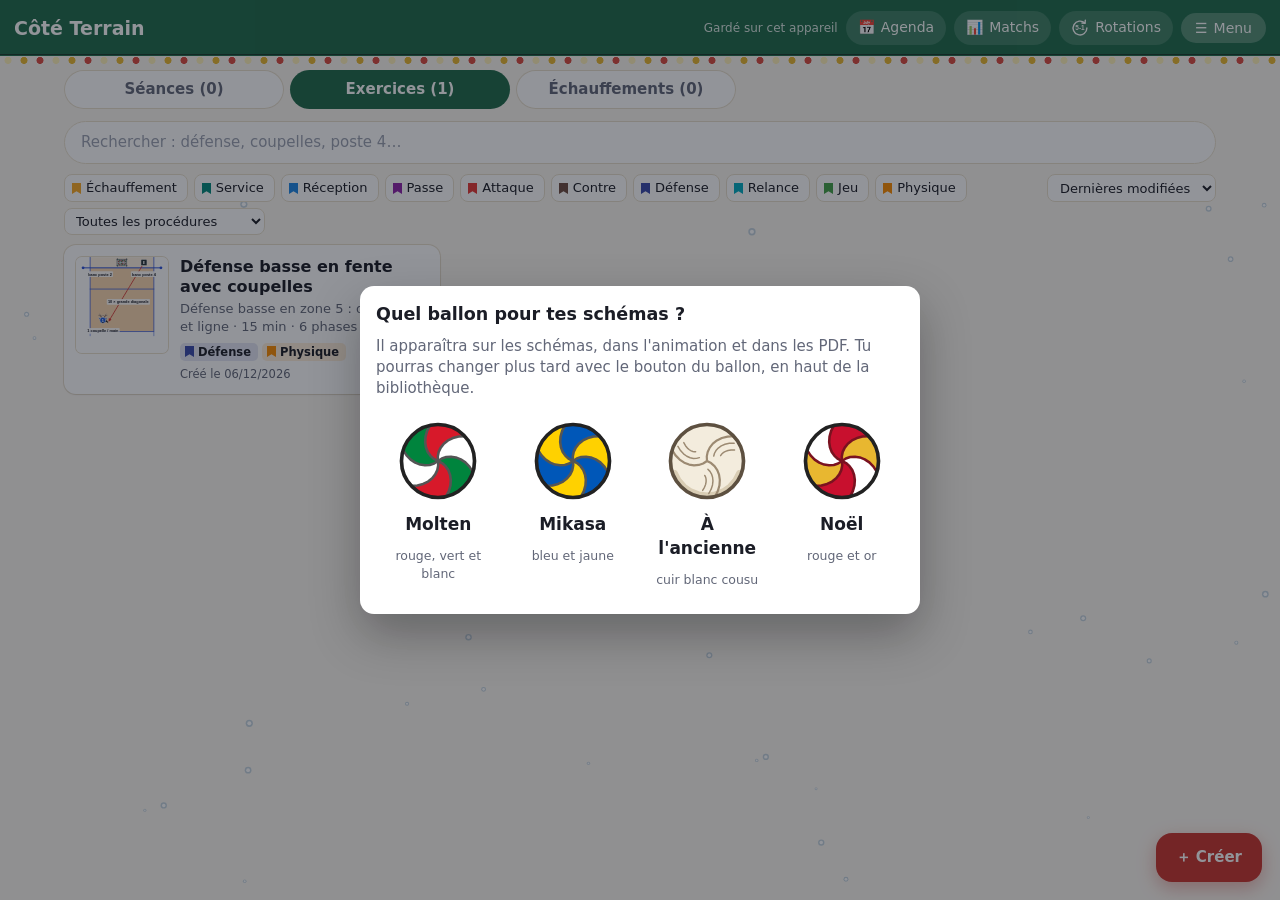
==== commit dd223351: "Version web 1.10.16 : Noël, pause et ralenti des animations, présences Co-Authored-By: Claude Opus 5" ====
--- a/app/index.html
+++ b/app/index.html
@@ -191,6 +191,8 @@
 .chips [data-a="rflt"]{padding:6px 12px}.chips [data-a="rflt"].on{background:var(--pri2);color:var(--pri);border-color:var(--pri)}
 /* ----- mode « Éditer en grand » : le terrain occupe tout l'écran, les outils sur le côté (ou en bas en portrait) ----- */
 .ed-side{display:contents}
+.ed-canvas.paused{position:relative}.ed-canvas.paused::after{content:attr(data-msg);position:absolute;left:50%;top:10px;transform:translateX(-50%);background:rgba(27,29,38,.8);color:#fff;font-size:13px;font-weight:600;padding:5px 12px;border-radius:99px;pointer-events:none;white-space:nowrap}
+.ed-ctl{display:inline-flex;flex-wrap:wrap;gap:6px;align-items:center}.ed-ctl[hidden]{display:none}.ed-ctl .btn.on{background:var(--pri2);border-color:var(--pri)}
 .ed:not(.full) .ed-panel{order:2}.ed:not(.full) .ed-bar{order:3}
 body.edfull{overflow:hidden}
 .ed.full{position:fixed;inset:0;z-index:55;background:var(--bg,#F3F5FA);padding:10px;gap:8px 12px;display:grid;
@@ -507,6 +509,44 @@
 .rdy-c .th{flex:none;border-radius:6px;overflow:hidden;background:#fff;box-shadow:0 0 0 1px var(--line)}.rdy-c .th svg{display:block}
 .rdy-t{flex:1;min-width:0}.rdy-t b{display:block;font-size:15.5px}.rdy-t small{color:var(--muted)}.rdy-t span{display:block;font-size:13.5px;color:#455A64;margin-top:3px}
 @media (max-width:560px){.rdy-c{flex-wrap:wrap}.rdy-c .btn{width:100%}}
+
+/* ---------- 🎄 Ambiance de Noël : une étiquette « noel » sur <html> remplace les couleurs (variables) ---------- */
+:root.noel{--bg:#FBF7F0;--line:#E8DFCC;--pri:#1F6B4A;--pri2:#E3F0E8}
+.noel .fab{background:#C8352E;box-shadow:0 6px 18px rgba(200,53,46,.35)}
+.noel .btn.pri{background:#C8352E;border-color:#C8352E}
+.noel .top::before,.noel .top::after{content:"";position:absolute;left:0;right:0;bottom:-8px;height:12px;pointer-events:none;z-index:1}
+.noel .top::before{background:linear-gradient(#1A3A2A,#1A3A2A) 0 2px/100% 1px no-repeat,radial-gradient(circle at 50% 70%,#E8B730 0 3.2px,transparent 3.8px) 0 0/48px 12px repeat-x,radial-gradient(circle at 50% 70%,#D94B3F 0 3.2px,transparent 3.8px) 16px 0/48px 12px repeat-x;animation:ctTw 1.7s ease-in-out infinite alternate}
+.noel .top::after{background:radial-gradient(circle at 50% 70%,#FFF1B8 0 3.2px,transparent 3.8px) 32px 0/48px 12px repeat-x;animation:ctTw 1.7s ease-in-out infinite alternate-reverse}
+@keyframes ctTw{from{opacity:.45}to{opacity:1}}
+#ctSnow{position:fixed;inset:0;width:100%;height:100%;z-index:0;pointer-events:none}
+.noel #app{position:relative;z-index:1}
+.ctSleigh{position:fixed;top:6px;left:0;z-index:25;pointer-events:none;animation:ctSl 4.2s linear forwards}
+@keyframes ctSl{from{transform:translateX(-220px)}to{transform:translateX(calc(100vw + 40px))}}
+.ctLutin{position:fixed;z-index:26;width:54px;height:54px;border:0;padding:0;background:none;cursor:pointer;transition:transform .7s cubic-bezier(.3,1.4,.5,1)}
+.ctLutin svg{width:100%;height:100%;display:block}
+.ctLutin.go{transition:transform .5s ease-in,opacity .5s;opacity:0}
+@media (prefers-reduced-motion:reduce){.noel .top::before,.noel .top::after{animation:none}.ctSleigh{display:none}.ctLutin{transition:none}}
+@media print{.noel .top::before,.noel .top::after,#ctSnow,.ctSleigh,.ctLutin{display:none}}
+
+/* ---------- 📊 Présences ---------- */
+.pr-box{display:flex;flex-wrap:wrap;gap:8px 14px;align-items:center;justify-content:space-between;background:var(--pri2);border-radius:12px;padding:10px 12px;margin:8px 0}
+.pr-box>div:first-child{display:flex;flex-direction:column;gap:2px}.pr-box span{font-size:13.5px;color:var(--ink)}
+.pr-sum{background:var(--pri2);border-radius:10px;padding:8px 12px;margin:0 0 8px;font-size:14px}
+.pr-list{display:flex;flex-direction:column;gap:5px;max-height:56vh;overflow:auto;padding-right:2px}
+.pr-row{display:flex;flex-wrap:wrap;align-items:center;gap:6px 10px;border:1px solid var(--line);border-radius:10px;padding:6px 8px;background:#fff}
+.pr-row.st-a{background:#FFF4F3;border-color:#F3C7C3}.pr-row.st-x{opacity:.6}
+.pr-who{flex:1;min-width:120px;display:flex;align-items:baseline;gap:6px;border-left:4px solid var(--c);padding-left:8px}.pr-who small{color:var(--muted)}.pr-tag{color:#B26A00!important;font-size:11.5px}
+.pr-3{display:inline-flex;gap:4px}.pr-3 button{border:1px solid var(--line);background:#fff;border-radius:9px;padding:6px 10px;font-size:15px;display:inline-flex;align-items:center;gap:5px;cursor:pointer}
+.pr-3 button span{font-size:12.5px}.pr-3 button.on{border-width:2px}.pr-3 button.on.p,.pr-3 button.on.y{background:#E6F6EC;border-color:#2E9E5B}.pr-3 button.on.a,.pr-3 button.on.n{background:#FDECEA;border-color:#D9483B}.pr-3 button.on.x,.pr-3 button.on\?{background:#F1F2F6;border-color:#8A90A2}
+.pr-why{font-size:13px;padding:5px 6px;border-radius:8px;border:1px solid #F3C7C3}
+@media (max-width:560px){.pr-3 button span{display:none}}
+.pr-done{font-size:13.5px;color:#2E7D4F;font-weight:600;align-self:center}
+.pr-panel{margin-top:14px}.pr-head{display:flex;flex-wrap:wrap;align-items:center;justify-content:space-between;gap:8px}.pr-head h3{margin:0}
+.pr-nav{display:flex;align-items:center;gap:8px}.pr-nav b{min-width:130px;text-align:center}
+.pr-tw{overflow-x:auto}.pr-t{width:100%;border-collapse:collapse;font-size:14px}.pr-t th,.pr-t td{padding:7px 8px;border-bottom:1px solid var(--line);text-align:left;vertical-align:middle;white-space:nowrap}
+.pr-t thead th{font-size:12.5px;color:var(--muted);font-weight:600}.pr-t tbody th{font-weight:600}.pr-t td small{color:var(--muted);margin-left:5px;font-size:11.5px}.pr-t .pr-na{color:#B0B4C2}
+.pr-bar{display:inline-block;width:42px;height:6px;border-radius:9px;background:linear-gradient(90deg,var(--pri) var(--p),#E3E6EE var(--p));margin-right:7px;vertical-align:middle}
+.pr-hint .btn{margin-left:6px;padding:4px 10px}
 </style>
 </head>
 <body>
@@ -575,10 +615,19 @@
 // ---------- petits outils ----------
 // ---------- l'appli ----------
 const APP = {
-  name:"Côté Terrain", tagline:"Fiches d'entraînement de volley", version:"1.10.15", edition:window.COTE_TERRAIN_PC ? "version PC" : window.CTA ? "version Android" : "version web", date:"24 novembre 2026",
-  author:"Paul-Marie", helper:"Claude (Anthropic)", contact:"",   // adresse par défaut des signalements (🐞) ; réglable dans ⚙️ Options
+  name:"Côté Terrain", tagline:"Fiches d'entraînement de volley", version:"1.10.16", edition:window.COTE_TERRAIN_PC ? "version PC" : window.CTA ? "version Android" : "version web", date:"26 novembre 2026",
+  author:"Paul-Marie", helper:"Claude (Anthropic)", contact:"contact@coteterrain.fr",   // adresse par défaut des signalements (🐞) ; réglable dans ⚙️ Options
   // « Quoi de neuf » : ce qui change, en quelques mots simples, montré une seule fois après la mise à jour.
   news:{
+    "1.10.16":[
+      "🎄 <b>Ambiance de Noël</b> jusqu'au 6 janvier : couleurs sapin, guirlande, neige, traîneau… et un <b>lutin farceur</b> caché sur l'accueil, chaque jour à un endroit différent. Pour l'éteindre : ☰ Menu → Outils → 🎄 (la neige et les rennes ont aussi leur réglage dans ⚙️ Options).",
+      "🦌 Sur les schémas, les ronds deviennent des <b>rennes</b> (à l'écran seulement : les PDF et l'impression gardent les ronds). Et un <b>ballon de Noël rouge et or</b> dans le choix du ballon.",
+      "⏸ Animation des schémas : <b>pause</b> à tout moment (bouton, toucher le terrain, ou barre d'espace sur PC), vitesse <b>lente</b> ou <b>très lente</b>, mode <b>pas à pas</b> (arrêt à la fin de chaque phase) et ⏮ ⏭ phase précédente ou suivante.",
+      "📊 <b>Présences</b> : dans l'agenda, touche un entraînement → 📊 recopie les réponses du sondage WhatsApp (✅ ❌ ❔). Après la séance, ✔ <b>Faire l'appel</b> : il est déjà pré-rempli, tu notes le motif des absences. Les <b>taux de présence du mois et de la saison</b> (entraînements et matchs à part) sont dans la page de l'équipe, avec un export Excel.",
+      "📋 Équipe : <b>colle une liste de prénoms</b> (copiée de WhatsApp) pour créer ton équipe en 10 secondes.",
+      "💻 Version PC téléchargée sur le site : les mises à jour se cherchent maintenant sur coteterrain.fr, la nouvelle adresse du site.",
+      "🙏 Merci à Thomas pour l'idée des présences, et joyeuses fêtes à tous les bêta-testeurs !"
+    ],
     "1.10.15":[
       "📅 Nouveau : l'<b>Agenda</b> (bouton en haut de l'écran), un calendrier par mois. Touche une date : 🏐 entraînement (écris le <b>thème</b>, « bloc déf », et valide) ou 🏆 match. Tes entraînements de chaque semaine se règlent une fois dans <b>↻ Mes créneaux</b>. Pour chaque jour : la <b>séance</b> à faire et la liste des <b>présents</b>.",
       "🚌 La fiche d'un <b>match</b> : adversaire, heure, <b>gymnase</b> (retenu pour chaque club), <b>lieu de rendez-vous</b> (réglé dans la fiche de l'équipe), durée du trajet (🧭 Itinéraire ouvre Maps, ⚙️ Estimer la calcule), et les horaires se font tout seuls : au gymnase 1 h avant, départ, rendez-vous 10 min avant. 📋 Un bouton prépare le message pour WhatsApp.",
@@ -591,7 +640,7 @@
       "📱 Version PC : de temps en temps, Côté Terrain te propose de <b>sauvegarder tes exercices et tes séances sur ton téléphone</b>. Tu les as au gymnase, et ils sont à l'abri si le PC tombe en panne. Tu peux aussi le faire quand tu veux : ☰ Menu → 📱 Sauvegarder sur mon téléphone.",
       "✏️ Le <b>mode stylet</b> est retiré : le stylet et le doigt dessinent tous les deux, sans réglage. Le stylet garde ses atouts (paume ignorée, bout gomme, pression).",
       "🎬 Nouveau <b>tuto de la Passerelle PC ⇄ téléphone</b> (bêta) : laquelle choisir, comment l'activer, et une vidéo. Dans 🌉 Passerelle ou dans 🎓 Tuto.",
-      "🙏 Merci aux bêta-testeurs : les deux Thomas, Marjorie, Romain, Louise, Pilou Pilou, Sebastien, les deux Damien, David, Nicolas, Krystal, PomPom, Ryan, Kevin et Sylvain !"
+      "🙏 Merci aux bêta-testeurs : les deux Thomas, Marjorie, Romain, Louise, Pilou Pilou, Sebastien, les deux Damien, David, Nicolas, Krystal, PomPom, Ryan, Kevin, Sylvain, Dricton et Sophie ! Merci à Dricton pour l'idée de l'agenda, et à Nicolas pour le bug du demi-terrain."
     ],
     "1.10.13":[
       "🔄 Nouveau bouton <b>Vérifier les mises à jour</b> dans ☰ Menu et dans À propos.",
@@ -614,6 +663,7 @@
     ]
   },
   history:[
+    ["1.10.16", "26/11/2026", "🎄 Ambiance de Noël (rennes sur les schémas, lutin, ballon rouge et or), pause et ralenti des animations, présences : sondage, appel et taux du mois et de la saison."],
     ["1.10.15", "24/11/2026", "📅 Agenda en calendrier mensuel : on touche une date (entraînement + thème, ou match), créneaux de chaque semaine, séance et présents du jour, message « Qui est dispo ? ». 🚌 Fiche match : gymnase retenu par club, lieu de rendez-vous de l'équipe, trajet (Itinéraire Maps + estimation IGN/OpenStreetMap), horaires calculés (1 h avant, départ, RDV 10 min avant), message WhatsApp. 🔔 Rappel à l'ouverture le jour J et la veille, avec Lancer la séance ou Saisir le match (prérempli). 👥 ＋ Créer → Une équipe (couleur) et équipe d'une séance (filtre). 🎬 Tutos vidéo dans ☰ Menu. 🛠️ Terrain ⇄ demi-terrain : le côté adverse garde sa place."],
     ["1.10.14", "20/11/2026", "📱 Version PC : rappel pour sauvegarder exercices et séances sur le téléphone (Wi-Fi, QR code ou fichier, tout est déjà coché), au bout d'un jour puis toutes les 2 semaines, et dans ☰ Menu → Sauvegarder sur mon téléphone. 🎬 Tuto de la Passerelle (bêta) avec vidéo, dans 🌉 Passerelle et 🎓 Tuto. ✏️ Mode stylet retiré (bouton ✏️ Stylet et option) : stylet et doigt dessinent tous les deux. Remerciements aux bêta-testeurs."],
     ["1.10.13", "19/11/2026", "🔄 Bouton « Vérifier les mises à jour » (☰ Menu et À propos) : version PC du site, propose tout de suite la mise à jour en un clic ; version web, recharge la nouvelle version ; Microsoft Store et Android, rappelle que le Store s'en charge. Vérification automatique à chaque ouverture (au plus une fois par heure)."],
@@ -836,7 +886,12 @@
   const fill = (ROLES[p.role] && ROLES[p.role].color) || TEAM[p.team] || TEAM.A;
   const PR = .42;                                   // rayon d'une joueuse, en mètres
   if (staff){ P.upright(x, y); P.poly(rrPts(-PR, -PR, 2*PR, 2*PR, .14), {fill, stroke:"#fff", sw:.06, closed:true}); P.restore(); }
-  else { const ring = p.role !== "NONE" && p.team === "B"; P.circle(x, y, PR, {fill, stroke:ring ? TEAM.B : "#fff", sw:ring ? .12 : .06}); }
+  else {
+    const ring = p.role !== "NONE" && p.team === "B", deer = P instanceof SvgPainter && noelDeer();
+    if (deer) drawDeerTop(P, x, y, fill);                       // 🦌 Noël : bois et oreilles derrière la tête
+    P.circle(x, y, PR, {fill, stroke:ring ? TEAM.B : "#fff", sw:ring ? .12 : .06});
+    if (deer){ P.upright(x, y); P.circle(0, PR * .74, .085, {fill:"#3B2618"}); P.restore(); }   // le museau
+  }
   const lab = (p.label || "").slice(0, 3);
   if (lab) P.text(x, y, lab, lab.length <= 1 ? .54 : lab.length === 2 ? .4 : .32, {color:p.role === "LIBERO" ? "#0B2530" : "#fff"});
   const ac = ACTIONS[p.action];
@@ -854,7 +909,8 @@
 const BALLS = {
   molten:{name:"Molten", desc:"rouge, vert et blanc", panels:["#D7192A", "#FFFFFF", "#00843D", "#D7192A", "#FFFFFF", "#00843D"]},
   mikasa:{name:"Mikasa", desc:"bleu et jaune", panels:["#FFD100", "#0057B8", "#FFD100", "#0057B8", "#FFD100", "#0057B8"]},
-  vintage:{name:"À l'ancienne", desc:"cuir blanc cousu", panels:["#F3ECDD", "#F3ECDD", "#F3ECDD"], seams:2, line:"#9C8A72", shade:"#D9CDB4"}
+  vintage:{name:"À l'ancienne", desc:"cuir blanc cousu", panels:["#F3ECDD", "#F3ECDD", "#F3ECDD"], seams:2, line:"#9C8A72", shade:"#D9CDB4"},
+  noel:{name:"Noël", desc:"rouge et or", panels:["#C8102E", "#E8B730", "#FFFFFF", "#C8102E", "#E8B730", "#FFFFFF"], line:"#7A1220"}
 };
 function drawBallAt(P, x, y, r, rot = 0, style){
   const st = BALLS[style || PREFS.ball] || BALLS.molten, n = st.panels.length, tw = 1.0, base = rot * Math.PI / 180;
@@ -1189,6 +1245,55 @@
   purgeTrash(); render(); setSync(); Store.mirror();
   askBallOnce();
   setTimeout(installTip, 1500);
+  setTimeout(moveCheck, 2500);
+}
+/* ---------- 📦 DÉMÉNAGEMENT de la version web vers coteterrain.fr ----------
+   Un navigateur range les fiches par adresse de site. Quand l'ancienne adresse (airkocotier.github.io)
+   renvoie vers coteterrain.fr, la copie de l'appli gardée sur l'appareil continue de s'ouvrir avec ses fiches
+   (voir sw.js), et on propose de les emporter dans un fichier que la nouvelle adresse sait reprendre. */
+const MOVE_TO = "https://coteterrain.fr/app/", MOVE_FROM = "airkocotier.github.io";
+async function moveCheck(tries = 0){
+  if (Store.mode !== "web") return;
+  if ($(".ov")){ if (tries < 30) setTimeout(() => moveCheck(tries + 1), 3000); return; }   // une autre fenêtre est ouverte : on repasse plus tard
+  const q = location.search;
+  if (location.hostname === MOVE_FROM || /[?&]ct-old\b/.test(q)){
+    if ((WEB.moveLater || 0) > Date.now()) return;
+    let moved = /[?&]ct-move-test\b/.test(q);
+    // On demande la page au site sans suivre les renvois : si le site répond « c'est ailleurs », il a déménagé.
+    try { const r = await fetch("index.html?ct-move=" + Date.now(), {redirect:"manual", cache:"no-store"}); if (r.type === "opaqueredirect" || (r.status >= 300 && r.status < 400)) moved = true; } catch (e){}
+    if (moved) moveAsk();
+  } else if (/[?&]demenagement\b/.test(q) && !WEB.moveDone) moveWelcome();
+}
+function moveAsk(){
+  const n = dataCount(Store.appData());
+  const d = dialog(`<h3 style="margin-top:0">📦 Côté Terrain déménage</h3>
+    <p>La version web a une nouvelle adresse : <b>coteterrain.fr</b>. Tes fiches sont rangées avec l'ancienne adresse : pour les retrouver là-bas, emporte-les en 2 gestes.</p>
+    <ol style="line-height:1.7;padding-left:22px"><li><b>Enregistre tes fiches</b> (${n} élément${n > 1 ? "s" : ""}) dans un fichier. Sur iPhone et iPad : « Enregistrer dans Fichiers ».</li>
+    <li><b>Ouvre la nouvelle adresse</b>, puis choisis ce fichier quand l'appli te le propose.</li></ol>
+    <p class="m-hint">Ici, rien n'est effacé : cette ancienne version garde tes fiches tant que tu ne les supprimes pas.</p>
+    <div class="acts" style="flex-wrap:wrap"><button class="btn" data-m="later">Plus tard</button><button class="btn" data-m="save">1. 📦 Enregistrer mes fiches</button><button class="btn pri" data-m="go">2. Ouvrir coteterrain.fr ↗</button></div>`);
+  d.el.addEventListener("click", async e => { const b = e.target.closest("[data-m]"); if (!b) return;
+    if (b.dataset.m === "save"){ webSet({lastExport:Date.now()}); await saveFile(`cote-terrain-demenagement-${new Date().toISOString().slice(0, 10)}.json`, JSON.stringify({...Store.appData(), prefs:PREFS}, null, 1)); b.textContent = "✓ Fiches enregistrées"; return; }
+    if (b.dataset.m === "later"){ webSet({moveLater:Date.now() + DAY}); d.close(); return; }
+    webSet({moveLater:Date.now() + 3 * DAY}); d.close(); openExt(MOVE_TO + "?demenagement=1"); });
+}
+function moveWelcome(){
+  const d = dialog(`<h3 style="margin-top:0">👋 Bienvenue sur coteterrain.fr</h3>
+    <p>Tu arrives de l'ancienne adresse ? Choisis le fichier que tu viens d'enregistrer (il s'appelle « cote-terrain-demenagement-… ») : tes exercices, séances, équipes et ton agenda reviennent ici, comme avant.</p>
+    <p class="m-hint">${isIOS() ? "Ensuite, ajoute cette page à l'écran d'accueil (bouton Partager → « Sur l'écran d'accueil ») et supprime l'ancienne icône." : "Tu pourras ensuite installer cette page comme une appli, et oublier l'ancienne adresse."}</p>
+    <div class="acts"><button class="btn" data-m="no">Pas maintenant</button><button class="btn pri" data-m="file">📂 Choisir le fichier</button></div>`);
+  d.el.addEventListener("click", e => { const b = e.target.closest("[data-m]"); if (!b) return; d.close();
+    history.replaceState(null, "", location.pathname + location.hash);
+    if (b.dataset.m !== "file"){ webSet({moveDone:true}); return; }
+    const inp = document.createElement("input"); inp.type = "file"; inp.accept = ".json,application/json";
+    inp.onchange = async () => { const f = inp.files[0]; if (!f) return;
+      try { const data = JSON.parse(await f.text()); if (!data || !Array.isArray(data.exercises)) throw 0;
+        restoreAppData(data);                                            // le déménagement remet tout à l'identique (corbeille comprise)
+        if (data.prefs && typeof data.prefs === "object"){ PREFS = {...PREFS, ...data.prefs}; try { localStorage.setItem(PREF_KEY, JSON.stringify(PREFS)); } catch (e){} }
+        webSet({moveDone:true}); location.hash = "#/"; render();
+        toast(`Déménagement réussi : ${dataCount(data)} élément${dataCount(data) > 1 ? "s" : ""} retrouvé${dataCount(data) > 1 ? "s" : ""}. Bienvenue sur coteterrain.fr !`);
+      } catch (e){ toast("Ce fichier n'est pas un fichier de déménagement Côté Terrain."); } };
+    inp.click(); });
 }
 // Sur iPhone/iPad, Safari ne propose pas lui-même d'installer l'appli : on explique comment faire.
 function installTip(){
@@ -1385,7 +1490,7 @@
     Object.assign(this, {host, m:model, multi, onChange, readonly, holdEnd, pi:0, tool:"select", group:0, sel:null, hist:[], fut:[], drag:null, anim:null, snapKey:null});
     host.innerHTML = readonly ? `<div class="ed">${multi && model.phases.length > 1 ? '<div class="ed-phases"></div>' : ""}
       <div class="ed-canvas"><svg class="ed-svg" xmlns="http://www.w3.org/2000/svg"></svg></div><p class="ed-off" hidden></p>
-      <div class="ed-bar"><button class="btn pri" data-act="anim">▶ Animer</button>${betaOn() ? '<button class="btn" data-act="v3d">🧊 Vue 3D β</button>' : ""}</div></div>` : `<div class="ed">
+      <div class="ed-bar"><button class="btn pri" data-act="anim">▶ Animer</button><span class="ed-ctl" hidden></span>${betaOn() ? '<button class="btn" data-act="v3d">🧊 Vue 3D β</button>' : ""}</div></div>` : `<div class="ed">
       ${multi ? '<div class="ed-phases"></div><div class="ed-phname"></div>' : ""}
       <div class="ed-side">
         <div class="ed-groups">${groups().map((g, i) => `<button class="grp" data-grp="${i}">${g[0]}</button>`).join("")}</div>
@@ -1398,7 +1503,7 @@
         ${isTablet() ? `<button class="btn" data-act="full" title="Le terrain en grand, les outils sur le côté">⛶ Éditer en grand</button>` : ""}
         <button class="btn" data-act="undo">↶ Annuler</button><button class="btn" data-act="redo">↷ Rétablir</button>
         <select class="btn" data-act="view"><option value="FULL">Terrain entier</option><option value="HALF">Demi-terrain</option></select>
-        <button class="btn" data-act="anim">▶ Animer</button>
+        <button class="btn" data-act="anim">▶ Animer</button><span class="ed-ctl" hidden></span>
         ${betaOn() ? '<button class="btn" data-act="v3d" title="Bêta : le schéma en volume, avec la hauteur du ballon">🧊 Vue 3D β</button>' : ""}
       </div></div>`;
     this.svg = $(".ed-svg", host);
@@ -1406,7 +1511,7 @@
     host.addEventListener("input", e => this.onInput(e));
     host.addEventListener("change", e => this.onInput(e, true));
     const sv = this.svg;
-    sv.addEventListener("pointerdown", e => this.down(e));
+    sv.addEventListener("pointerdown", e => { if (this.anim){ e.preventDefault(); this.animPause(); return; } this.down(e); });
     sv.addEventListener("pointermove", e => this.move(e));
     sv.addEventListener("pointerup", e => this.up(e));
     sv.addEventListener("pointercancel", e => this.up(e));
@@ -1526,6 +1631,20 @@
     }
     const a = $('[data-act="anim"]', b);
     if (a){ a.disabled = !this.anim && this.m.phases.length < 2 && !this.m.phases.some(p => p.elements.some(e => e.type === "arrow")); a.textContent = this.anim ? "■ Arrêter" : "▶ Animer"; }
+    const cv = $(".ed-canvas", b), A0 = this.anim;   // étiquette « en pause » posée sur le terrain
+    if (cv){ cv.classList.toggle("paused", !!(A0 && A0.paused)); cv.dataset.msg = A0 && A0.paused ? (A0.waitAt >= 0 && Math.abs(A0.t - A0.waitAt) < 1 ? "👣 Fin de la phase · touche pour continuer" : "⏸ En pause · touche le terrain pour reprendre") : ""; }
+    const c = $(".ed-ctl", b);
+    if (c){
+      c.hidden = !this.anim;
+      if (this.anim){
+        const A = this.anim, sp = animSpeed(), many = this.m.phases.length > 1;
+        c.innerHTML = (many ? `<button class="btn" data-act="aprev" title="Phase précédente">⏮</button>` : "") +
+          `<button class="btn${A.paused ? " pri" : ""}" data-act="apause" title="Pause / reprise : aussi en touchant le terrain, ou avec la barre d'espace">${A.paused ? "▶ Reprendre" : "⏸ Pause"}</button>` +
+          (many ? `<button class="btn" data-act="anext" title="Phase suivante">⏭</button>` : "") +
+          `<select class="btn" data-act="aspeed" title="Vitesse de l'animation">${ANIM_SPEEDS.map(([v, l]) => `<option value="${v}"${v === sp ? " selected" : ""}>${l}</option>`).join("")}</select>` +
+          `<button class="btn${PREFS.animStep ? " on" : ""}" data-act="astep" title="Pas à pas : l'animation s'arrête à la fin de chaque phase et attend qu'on touche pour continuer">👣 Pas à pas${PREFS.animStep ? " ✓" : ""}</button>`;
+      }
+    }
   }
   // ---------- souris / doigt ----------
   /* Trois sortes de pointeurs : la souris, le doigt et le stylet (le navigateur les distingue).
@@ -1755,6 +1874,10 @@
     if (b.dataset.ph != null){ if (this.anim) return; this.pi = +b.dataset.ph; this.sel = null; this.renderPhases(); this.renderSvg(); this.renderPanel(); return; }
     const act = b.dataset.act, e = this.selEl();
     if (act === "v3d"){ if (this.anim) this.stopAnim(); if (this.full) this.setFull(false); view3D(this.m.phases, this.m.view, this.pi); return; }
+    if (act === "apause") return this.animPause();
+    if (act === "aprev" || act === "anext") return this.animJump(act === "anext" ? 1 : -1);
+    if (act === "astep"){ setPref("animStep", !PREFS.animStep); this.renderBar(); toast(PREFS.animStep ? "👣 Pas à pas : l'animation s'arrête à la fin de chaque phase. Touche le terrain pour continuer." : "Pas à pas désactivé : l'animation s'enchaîne."); return; }
+    if (act === "aspeed") return;
     if (this.readonly){ if (act === "anim") this.anim ? this.stopAnim() : this.startAnim(); return; }
     if (act === "undo") return this.undo();
     if (act === "redo") return this.redo();
@@ -1783,6 +1906,7 @@
     this.renderSvg(); this.renderPanel(); this.changed();
   }
   onInput(ev, isChange){
+    if (ev.target.dataset.act === "aspeed"){ if (isChange){ setPref("animSpeed", +ev.target.value); toast("Vitesse : " + ANIM_SPEEDS.find(x => x[0] === animSpeed())[1].replace(/^\S+ /, "") + " (retenue pour la prochaine fois)."); } return; }
     const t = ev.target, k = t.dataset.in || (t.dataset.act === "view" ? "view" : null); if (!k) return;
     if (k === "view"){ if (!isChange || t.value === this.m.view) return; this.snap(); for (const ph of this.m.phases) convertView(ph.elements, this.m.view, t.value); this.m.view = t.value; this.renderSvg(); this.changed(); return; }
     if (k === "phname"){ this.snap("phname" + this.pi); this.m.phases[this.pi].name = t.value; this.renderPhases(); const i = $('[data-in="phname"]', this.host); i.focus(); i.setSelectionRange(i.value.length, i.value.length); this.changed(); return; }
@@ -1862,16 +1986,45 @@
       if (i < ph.length - 1) segs.push({k:"morph", i, d:1000});
     });
     this.segs = segs;
-    const total = segs.reduce((n, x) => n + x.d, 0), t0 = performance.now();
-    this.anim = {raf:0}; this.renderBar();
+    // Repères de la frise : début de chaque phase, et fin de ses flèches (là où s'arrête le « pas à pas »)
+    let acc = 0; const starts = [], stops = [];
+    for (const sg of segs){ if (sg.k === "pre") starts[sg.i] = acc; if (sg.k === "hold") stops.push(acc); acc += sg.d; }
+    const total = acc;
+    /* Horloge de l'animation : on ne regarde plus « combien de temps depuis le départ » mais on fait avancer
+       un temps à nous (A.t), du temps réel écoulé × la vitesse choisie. En pause, il n'avance plus. */
+    const A = this.anim = {raf:0, t:0, last:performance.now(), paused:false, total, starts, stops, waitAt:-1};
+    ANIM_ED = this; this.renderBar();
     const step = now => {
-      if (!this.anim) return;
-      let t = now - t0;
-      if (t >= total){ if (this.holdEnd) this.pi = ph.length - 1; this.stopAnim(); return; }   // holdEnd : on reste sur l'image de fin
+      if (this.anim !== A) return;
+      const dt = Math.min(100, now - A.last); A.last = now;
+      if (!A.paused){
+        const t1 = A.t + dt * animSpeed();
+        const stopAt = PREFS.animStep ? stops.find(x => x > A.t + .5 && x <= t1 && x !== A.waitAt) : undefined;
+        if (stopAt !== undefined){ A.t = stopAt; A.waitAt = stopAt; A.paused = true; this.renderBar(); }   // fin d'une phase : on attend
+        else A.t = t1;
+      }
+      if (A.t >= total){ if (this.holdEnd) this.pi = ph.length - 1; this.stopAnim(); return; }   // holdEnd : on reste sur l'image de fin
+      let t = A.t;
       for (const sg of segs){ if (t < sg.d){ this.frame(sg, t / sg.d); break; } t -= sg.d; }
-      this.anim.raf = requestAnimationFrame(step);
+      A.raf = requestAnimationFrame(step);
     };
-    this.anim.raf = requestAnimationFrame(step);
+    A.raf = requestAnimationFrame(step);
+  }
+  // ⏸ Pause / ▶ reprise (bouton, toucher le terrain, barre d'espace)
+  animPause(){
+    const A = this.anim; if (!A) return;
+    A.paused = !A.paused; A.last = performance.now();
+    if (!A.paused && A.waitAt >= 0 && Math.abs(A.t - A.waitAt) < 1){ const nx = this.segs.reduce((o, sg) => { o.acc += sg.d; if (o.at < 0 && o.acc > A.t + 1 && sg.k === "hold") o.at = o.acc; return o; }, {acc:0, at:-1}).at; if (nx > 0) A.t = nx; }   // après un arrêt « pas à pas » : pas besoin d'attendre encore 1 s
+    this.renderBar();
+  }
+  // ⏮ ⏭ : aller au début de la phase précédente / suivante
+  animJump(dir){
+    const A = this.anim; if (!A) return;
+    const cur = A.starts.reduce((k, s, i) => A.t + 1 >= s ? i : k, 0);
+    const i = Math.max(0, Math.min(A.starts.length - 1, cur + dir));
+    if (dir < 0 && A.t - A.starts[cur] > 1200 && cur === i + 1){ A.t = A.starts[cur]; }                  // ⏮ au milieu d'une phase : on la reprend au début
+    else A.t = A.starts[i];
+    A.waitAt = -1; A.last = performance.now(); this.renderBar();
   }
   frame(sg, f){
     if (sg.k === "morph") return this.showPhase(sg.i, f);
@@ -1926,8 +2079,17 @@
     restingBalls(balls, () => true, () => true, this.H).forEach((pos, k) => out.push({type:"equipment", id:"__ballon" + k, pos, kind:"BALL", rotation:0}));
     this.renderSvg(out);
   }
-  stopAnim(){ if (this.anim) cancelAnimationFrame(this.anim.raf); this.anim = null; this.renderPhases(); this.renderSvg(); this.renderBar(); }
-}
+  stopAnim(){ if (this.anim) cancelAnimationFrame(this.anim.raf); this.anim = null; if (ANIM_ED === this) ANIM_ED = null; this.renderPhases(); this.renderSvg(); this.renderBar(); }
+}
+/* Vitesses de l'animation des schémas (retenue d'une fois sur l'autre) */
+const ANIM_SPEEDS = [[1, "▶ Vitesse normale"], [.5, "🐢 Lent (×0,5)"], [.25, "🐌 Très lent (×0,25)"]];
+const animSpeed = () => ANIM_SPEEDS.some(x => x[0] === +PREFS.animSpeed) ? +PREFS.animSpeed : 1;
+let ANIM_ED = null;   // l'éditeur dont l'animation tourne (pour la barre d'espace)
+document.addEventListener("keydown", ev => {
+  if (ev.key !== " " || !ANIM_ED || !ANIM_ED.anim || !document.contains(ANIM_ED.host)) return;
+  if (/^(INPUT|TEXTAREA|SELECT|BUTTON)$/.test(document.activeElement && document.activeElement.tagName)) return;
+  ev.preventDefault(); ANIM_ED.animPause();
+});
 function $$(s, r = document){ return [...r.querySelectorAll(s)]; }
 // Ballons posés : chaque ballon arrivé au bout de sa flèche reste là, sauf si un lancer repart de cet endroit
 function restingBalls(balls, started, finished, H){
@@ -2567,6 +2729,7 @@
 let topResizeT = null;
 addEventListener("resize", () => { clearTimeout(topResizeT); topResizeT = setTimeout(() => { if (!TOPARGS || !$("#top h1")) return; TOPARGS[0] = $("#top h1").textContent; const [t, l, r] = TOPARGS; topBar(t, l, r); if (LIVE.key) liveTick(); }, 120); });
 function render(){
+  noelApply();
   if (currentEditor && currentEditor.anim) currentEditor.stopAnim();
   if (LIVE.key && !location.hash.startsWith("#/direct/")) liveStop(true);
   currentEditor = null;
@@ -2619,7 +2782,7 @@
   const it = (a, ico, t) => `<button class="tbtn" data-a="${a}">${ico}<span>${t}</span></button>`;
   const menu = `<div class="tmore lmenu"><button class="tbtn" data-lmenu title="Menu : fiches, outils, réglages et aide">☰<span>Menu</span></button><div class="tmore-l">
     <div class="lm-h">Mes fiches</div>${it("transfer", ICON.xfer, "Transférer (PC ⇄ téléphone)")}${window.COTE_TERRAIN_PC ? it("phonesave", "📱", "Sauvegarder sur mon téléphone") : ""}${betaOn() ? it("bridge", "🌉", "Passerelle PC ⇄ téléphone β") : ""}${it("exportall", ICON.dl, "Tout exporter (sauvegarde)")}${window.COTE_TERRAIN_PC ? it("opendata", "📂", "Ouvrir le dossier des fiches") : ""}${it("trash", ICON.trash, "Corbeille")}
-    <div class="lm-h">Outils</div>${it("resources", "📚", "Ressources : où trouver des exercices")}${it("ball", ballMini(), "Ballon : " + (PREFS.ball && BALLS[PREFS.ball] ? BALLS[PREFS.ball].name : "à choisir"))}
+    <div class="lm-h">Outils</div>${it("resources", "📚", "Ressources : où trouver des exercices")}${it("ball", ballMini(), "Ballon : " + (PREFS.ball && BALLS[PREFS.ball] ? BALLS[PREFS.ball].name : "à choisir"))}${noelSeason() ? it("noel", "🎄", "Ambiance de Noël : " + (noelOn() ? "oui" : "non")) : ""}
     <div class="lm-h">Réglages et aide</div>${it("options", "⚙️", "Options")}${it("tuto", "🎓", "Tuto")}${it("videos", "🎬", "Tutos vidéo")}${it("bug", "🐞", "Signaler un problème")}${it("updcheck", "🔄", "Vérifier les mises à jour")}${it("about", "ⓘ", "À propos")}</div></div>`;
   topBar(APP.name, "", `<button class="tbtn" data-a="agenda" data-keep title="Agenda : entraînements (thème, séance, présents) et matchs">📅<span>Agenda</span></button><button class="tbtn" data-a="matchs" data-keep title="Matchs : stats point par point, bilan et analyse">📊<span>Matchs</span></button><button class="tbtn" data-a="rotations" data-keep title="Rotations 5-1 : placements en réception et au service, animés">${ICON.rot}<span>Rotations</span></button>` + menu);
   if (Store.mode === "loading"){ $("#app").innerHTML = `<div class="empty">Chargement des fiches…</div>`; return; }
@@ -2637,7 +2800,7 @@
   list.sort(sorts[UI.sort] || sorts.upd);
   const cnt = k => Store.list(k).filter(x => x.deletedAt == null).length;
   const cats = allCats(isSe ? all.map(x => ({tags:sessionParts(x).tags})) : all);
-  $("#app").innerHTML = banners() + agendaPill() + `
+  $("#app").innerHTML = banners() + agendaPill() + callPill() + `
     <div class="tabs"><button class="tab${isSe ? " on" : ""}" data-a="tab" data-v="se">Séances (${cnt("session")})</button><button class="tab${isEx ? " on" : ""}" data-a="tab" data-v="ex">Exercices (${cnt("exercise")})</button><button class="tab${isWu ? " on" : ""}" data-a="tab" data-v="wu">Échauffements (${cnt("warmup")})</button></div>
     <input class="search" id="q" placeholder="Rechercher : défense, coupelles, poste 4…" value="${esc(UI.q)}">
     <div class="chips">${cats.map(c => { const on = [...UI.cats].some(x => normTxt(x) === normTxt(c)), col = catColor(c); return `<button class="chip${on ? " on" : ""}" data-a="cat" data-v="${esc(c)}" style="${on ? `background:${col}33;` : ""}">${bookmark(col)}${esc(c)}</button>`; }).join("")}
@@ -2821,8 +2984,8 @@
   return `<canvas class="v3d-c"></canvas>
     <div class="v3d-top"><b>🧊 Vue 3D <small>bêta</small></b><span class="v3d-ph"></span><button class="v3d-x" data-v="close" title="Fermer">✕</button></div>
     <div class="v3d-bar">
-      <div class="v3d-row"><button data-v="prev" title="Phase précédente">◀</button><button data-v="play" class="v3d-pri">▶ Animer</button><button data-v="next" title="Phase suivante">▶</button>
-        <select data-v="speed" title="Vitesse"><option value="0.35">Ralenti ×0,35</option><option value="0.6">Lent ×0,6</option><option value="1" selected>Normal</option></select>
+      <div class="v3d-row"><button data-v="prev" title="Phase précédente">◀</button><button data-v="play" class="v3d-pri">▶ Animer</button><button data-v="stop" title="Arrêter l'animation">■</button><button data-v="next" title="Phase suivante">▶</button>
+        <select data-v="speed" title="Vitesse (retenue pour la prochaine fois)">${ANIM_SPEEDS.map(([v, l]) => `<option value="${v}"${v === animSpeed() ? " selected" : ""}>${l}</option>`).join("")}</select>
         <select data-v="style" title="Style des bonshommes"><option value="manga">Style : manga</option><option value="pixel">Style : pixel</option><option value="reel">Style : réaliste</option></select></div>
       <div class="v3d-row">${[["over", "Vue d'ensemble"], ["a", "Côté A"], ["b", "Côté B"], ["side", "Bord du terrain"], ["top", "Dessus"], ["follow", "🎥 Suivre le ballon"]].map(([k, l]) => `<button data-cam="${k}">${l}</button>`).join("")}</div>
       <div class="v3d-hint">Glisser pour tourner · pincer ou molette pour zoomer · double-appui : vue d'ensemble</div>
@@ -2833,7 +2996,7 @@
   document.body.appendChild(ov); document.body.classList.add("edfull");
   let onResize = () => {};
   const close = () => { st.dead = true; cancelAnimationFrame(st.raf); removeEventListener("resize", onResize); try { st.renderer && st.renderer.dispose(); } catch (e){} ov.remove(); if (!EDFULL) document.body.classList.remove("edfull"); V3D = null; };
-  const st = {dead:false, raf:0, pi:startPhase, speed:1, cam:"over", play:null};
+  const st = {dead:false, raf:0, pi:startPhase, speed:animSpeed(), cam:"over", play:null, hold:false};
   V3D = {close};
   try { await loadThree(); } catch (e){ toast("La vue 3D n'a pas pu se charger (bibliothèque 3D introuvable)."); close(); return; }
   if (st.dead) return;
@@ -3154,8 +3317,10 @@
     for (const s of ph.steps) for (const it of s.items) if (it.tube){ it.tube.visible = true; it.tip.visible = true; } }
   function play(){ if (!ph.steps.length){ toast("Cette phase n'a pas de flèche à animer."); return; }
     resetPhase(); for (const s of ph.steps) for (const it of s.items) if (it.tube){ it.tube.visible = false; it.tip.visible = false; }
-    st.play = {i:0, t:0, time:0, phaseAuto:true}; $('[data-v="play"]', ov).textContent = "⏸ Pause"; }
-  function stop(){ st.play = null; if (ph) restPoses(); $('[data-v="play"]', ov).textContent = "▶ Animer"; ph.fly.visible = ph.flyShadow.visible = false;
+    st.play = {i:0, t:0, time:0, phaseAuto:true}; st.hold = false; $('[data-v="play"]', ov).textContent = "⏸ Pause"; }
+  // ⏸ Pause : l'image reste figée là où elle est (et ▶ Reprendre repart du même endroit)
+  function hold(){ if (!st.play) return play(); st.hold = !st.hold; $('[data-v="play"]', ov).textContent = st.hold ? "▶ Reprendre" : "⏸ Pause"; }
+  function stop(){ st.play = null; st.hold = false; if (ph) restPoses(); $('[data-v="play"]', ov).textContent = "▶ Animer"; ph.fly.visible = ph.flyShadow.visible = false;
     for (const s of ph.steps) for (const it of s.items) if (it.tube){ it.tube.visible = true; it.tip.visible = true; it.tube.geometry.setDrawRange(0, Infinity); } }
   function stepAnim(dt){
     const p = st.play; if (!p) return;
@@ -3181,7 +3346,7 @@
   const loop = now => {
     if (st.dead) return;
     const dt = Math.min(.05, (now - last) / 1000); last = now;
-    if (st.pause > 0) st.pause -= dt; else stepAnim(dt);
+    if (st.hold){} else if (st.pause > 0) st.pause -= dt; else stepAnim(dt);
     const k = 1 - Math.pow(.001, dt);                     // la caméra glisse doucement vers sa position voulue
     for (const n of ["th", "phi", "r"]) cam[n] += (goal[n] - cam[n]) * k; cam.tgt.lerp(goal.tgt, k);
     camera.position.set(cam.tgt.x + cam.r * Math.sin(cam.phi) * Math.sin(cam.th), cam.tgt.y + cam.r * Math.cos(cam.phi), cam.tgt.z + cam.r * Math.sin(cam.phi) * Math.cos(cam.th));
@@ -3195,10 +3360,11 @@
     if (b.dataset.cam) return setCam(b.dataset.cam);
     const v = b.dataset.v;
     if (v === "close") close();
-    if (v === "play"){ st.play ? stop() : play(); }
+    if (v === "play") hold();
+    if (v === "stop") stop();
     if (v === "prev" || v === "next"){ stop(); st.pi = (st.pi + (v === "next" ? 1 : -1) + phases.length) % phases.length; buildPhase(st.pi); }
   });
-  ov.addEventListener("change", e => { if (e.target.dataset.v === "speed") st.speed = +e.target.value;
+  ov.addEventListener("change", e => { if (e.target.dataset.v === "speed"){ st.speed = +e.target.value; setPref("animSpeed", st.speed); }
     if (e.target.dataset.v === "style"){ setPref("v3dStyle", e.target.value); ST = STYLES[e.target.value]; stop(); buildPhase(st.pi); } });
   $('[data-v="style"]', ov).value = STYLES[PREFS.v3dStyle] ? PREFS.v3dStyle : "manga";
 }
@@ -3277,6 +3443,9 @@
     <label class="f" style="margin:6px 0 0"><span>Adresse qui reçoit les signalements</span><input type="email" data-o="bugmail" value="${esc(PREFS.bugMail || APP.contact || "")}" placeholder="adresse@exemple.fr"></label>
     <h4>Apparence et outils</h4>
     <div class="row"><span>Ballon des schémas : <b>${PREFS.ball && BALLS[PREFS.ball] ? BALLS[PREFS.ball].name : "à choisir"}</b></span><button class="btn" data-o="ball">Changer</button></div>
+    ${noelSeason() ? `<label class="opt"><input type="checkbox" data-o="noel"${noelOn() ? " checked" : ""}><span><b>🎄 Ambiance de Noël</b><br><small>Couleurs sapin, guirlande, traîneau, lutin farceur. S'éteint toute seule le 7 janvier.</small></span></label>
+    <label class="opt" style="margin-left:26px"><input type="checkbox" data-o="noelsnow"${PREFS.noelSnow !== false ? " checked" : ""}${noelOn() ? "" : " disabled"}><span>❄️ Neige qui tombe <small>(à éteindre sur une tablette un peu lente)</small></span></label>
+    <label class="opt" style="margin-left:26px"><input type="checkbox" data-o="noeldeer"${PREFS.noelDeer !== false ? " checked" : ""}${noelOn() ? "" : " disabled"}><span>🦌 Rennes sur les schémas <small>(à l'écran seulement : les PDF et l'impression gardent les ronds)</small></span></label>` : ""}
     <div class="row"><span>Toucher une fiche l'ouvre en :</span><select data-o="openmode"><option value="view"${openInView() ? " selected" : ""}>👁 Lecture</option><option value="edit"${openInView() ? "" : " selected"}>✏️ Modification</option></select></div>
     <div class="row"><span>Taille de l'affichage :</span><select data-o="zoom">${[[.85, "Petite"], [1, "Normale"], [1.15, "Grande"], [1.3, "Très grande"]].map(([z, l]) => `<option value="${z}"${(+PREFS.zoom || 1) === z ? " selected" : ""}>${l}</option>`).join("")}</select></div>
     <label class="opt"><input type="checkbox" data-o="beta"${betaOn() ? " checked" : ""}><span><b>🧪 Fonctions bêta</b><br><small>Bonhommes qui font les gestes (passe, manchette, service), 🧊 vue 3D du terrain et 🌉 Passerelle PC ⇄ téléphone (mail, Quick Share, Wi-Fi).</small></span></label>
@@ -3293,6 +3462,9 @@
   d.el.addEventListener("change", e => { const t = e.target;
     if (t.dataset.o === "zoom"){ setPref("zoom", +t.value); applyZoom(); }
     if (t.dataset.o === "beta"){ setPref("beta", t.checked); render(); }
+    if (t.dataset.o === "noel"){ noelSet(t.checked); render(); [...d.el.querySelectorAll("[data-o=noelsnow],[data-o=noeldeer]")].forEach(c => c.disabled = !t.checked); }
+    if (t.dataset.o === "noelsnow"){ setPref("noelSnow", t.checked); noelApply(); }
+    if (t.dataset.o === "noeldeer"){ setPref("noelDeer", t.checked); render(); }
     if (t.dataset.o === "openmode"){ setPref("openMode", t.value); toast(t.value === "view" ? "Les fiches s'ouvriront en lecture (✏️ pour modifier)." : "Les fiches s'ouvriront directement en modification."); }
     if (t.dataset.o === "abevery"){ setPref("abEvery", t.value); if (t.value !== "off") autoBackup(); const bk = $("#bk", d.el); if (bk) bk.innerHTML = bkWebHtml(); toast(t.value === "off" ? "Sauvegarde automatique désactivée." : "Sauvegarde automatique : " + (t.value === "week" ? "chaque semaine." : "chaque jour.")); }
     if (t.dataset.o === "bugmail"){ setPref("bugMail", t.value.trim()); toast("Adresse des signalements enregistrée."); } });
@@ -3513,7 +3685,10 @@
 /* Nouvelle version disponible ? (seulement la version PC téléchargée sur le site : le Store, Google Play
    et la version web se mettent à jour tout seuls). Une fois par jour, l'appli lit un petit fichier public
    sur le site (version.json) : rien n'est envoyé, on compare juste les numéros de version. */
-const UPD_URL = "https://airkocotier.github.io/cote-terrain/version.json", UPD_KEY = "fichesVolley.update";
+// Depuis le 24/11/2026 le site est sur coteterrain.fr. L'ancienne adresse GitHub redirige les pages, mais un fetch
+// redirigé vers un autre site est refusé par le navigateur : on lit donc la nouvelle adresse, et la copie brute
+// du dépôt GitHub en secours (si le domaine ne répondait plus).
+const UPD_URLS = ["https://coteterrain.fr/version.json", "https://raw.githubusercontent.com/Airkocotier/cote-terrain/main/version.json"], UPD_KEY = "fichesVolley.update";
 let UPD = (() => { try { return JSON.parse(localStorage.getItem(UPD_KEY) || "{}") || {}; } catch (e){ return {}; } })();
 function updSet(o){ UPD = {...UPD, ...o}; try { localStorage.setItem(UPD_KEY, JSON.stringify(UPD)); } catch (e){} }
 const updCan = () => !!(window.COTE_TERRAIN_PC && !window.COTE_TERRAIN_PC.store);
@@ -3522,9 +3697,12 @@
   if (!updCan() || (!force && Date.now() - (UPD.checked || 0) < 36e5)) return;
   try {
     const ctl = new AbortController(); setTimeout(() => ctl.abort(), 8000);
-    const r = await fetch(UPD_URL + "?t=" + Date.now(), {cache:"no-store", signal:ctl.signal}); if (!r.ok) return;
-    const j = await r.json(); if (!j || !/^\d+(\.\d+)*$/.test(j.version || "")) return;
-    const page = /^https:\/\/[^\s"<>]+$/.test(j.page || "") ? j.page : "https://airkocotier.github.io/cote-terrain/#telecharger";
+    let j = null;
+    for (const u of UPD_URLS){
+      try { const r = await fetch(u + "?t=" + Date.now(), {cache:"no-store", signal:ctl.signal}); if (r.ok){ j = await r.json(); break; } } catch (e){}
+    }
+    if (!j || !/^\d+(\.\d+)*$/.test(j.version || "")) return null;
+    const page = /^https:\/\/[^\s"<>]+$/.test(j.page || "") ? j.page : "https://coteterrain.fr/#telecharger";
     updSet({checked:Date.now(), version:j.version, page});
     if (updNew()) render();
     return j.version;
@@ -3566,7 +3744,7 @@
     msg("Installation en cours… Côté Terrain se ferme et va se rouvrir tout seul dans quelques secondes.");
   } catch (e){ fail(e && e.message || "le programme ne répond pas"); }
 }
-function askBallOnce(){ if (!PREFS.ball && Store.mode !== "loading" && !$("#login")) ballDialog(true); setTimeout(whatsNew, 1200); setTimeout(() => phoneSaveAsk(false), 6000); setTimeout(() => agendaAsk(), 2500); }
+function askBallOnce(){ if (!PREFS.ball && Store.mode !== "loading" && !$("#login")) ballDialog(true); setTimeout(whatsNew, 1200); setTimeout(noelBoot, 1500); setTimeout(callAsk, 7000); setTimeout(() => phoneSaveAsk(false), 6000); setTimeout(() => agendaAsk(), 2500); }
 function createDialog(){
   const teams = liveTeams();
   const st = {choice:"session", ex:4, wu:4, model:PREFS.wuModel || "", team:(teams.find(t => t.id === PREFS.agTeam) || teams[0] || {}).id || ""};
@@ -4352,15 +4530,17 @@
     <p class="br-note">Dans l'autre sens (du téléphone vers le PC), c'est pareil avec <b>Recevoir du téléphone</b>.</p>
     <div class="acts"><button class="btn" data-u="video">▶ Voir la vidéo</button><button class="btn" data-u="back">← Passerelle</button><button class="btn pri" data-u="close">Fermer</button></div>`, {big:true});
   d.el.addEventListener("click", e => { const b = e.target.closest("[data-u]"); if (!b) return; const x = b.dataset.u;
-    d.close(); if (x === "video") return videoPlay(VIDEOS[1]); if (x === "back") bridgeMenu(); });
+    d.close(); if (x === "video") return videoPlay(VIDEOS.find(v => v.page === "#passerelle")); if (x === "back") bridgeMenu(); });
 }
 /* ---------- 🎬 TUTOS VIDÉO ----------
    Les vidéos sont sur la chaîne YouTube Côté Terrain. Rien n'est chargé depuis YouTube tant qu'on
    n'appuie pas sur ▶ (et on passe par youtube-nocookie.com). Sur PC et sur le web, la vidéo se lit
    ici même ; dans l'appli Android, elle s'ouvre dans l'appli YouTube (plein écran, plus simple). */
-const TUTOS_PAGE = "https://airkocotier.github.io/cote-terrain/tutos.html";
+const TUTOS_PAGE = "https://coteterrain.fr/tutos.html";
+const YT_CHAINE = "https://www.youtube.com/@coteterrain-volley";
 const VIDEOS = [
-  {id:"", icon:"🎬", title:"Animer un exercice", dur:"2 min", sub:"Réception, passe en 4, attaque en grande diagonale : les phases, les déplacements et les trajets du ballon.", page:"#animer"},
+  {id:"r3II_mcF6H4", icon:"📅", title:"Le calendrier : entraînements et matchs", dur:"3 min", sub:"Les créneaux, le thème du jour, les présents, et pour les matchs les horaires et le message pour l'équipe.", page:"#calendrier"},
+  {id:"ZuYCy1AnMsM", icon:"🎬", title:"Animer un exercice", dur:"2 min", sub:"Réception, passe en 4, attaque en grande diagonale : les phases, les déplacements et les trajets du ballon.", page:"#animer"},
   {id:"jxnUSMsv0oU", icon:"🌉", title:"La Passerelle PC ⇄ téléphone", dur:"1 min 16", sub:"Avoir les mêmes fiches sur le PC et sur le téléphone, par le Wi-Fi.", page:"#passerelle"},
   {id:"oLlXaFhHA3g", icon:"🏐", title:"Présentation de Côté Terrain", dur:"6 min", sub:"Les fiches, le terrain, le mode Direct, les rotations et les matchs.", page:""}
 ];
@@ -4384,8 +4564,9 @@
     ${VIDEOS.map((v, i) => `<div class="vid-c">
       <div class="vid-t"><span class="vid-i">${v.icon}</span><span><b>${esc(v.title)}</b><small>${esc(v.dur)} · ${esc(v.sub)}</small></span></div>
       <div class="vid-a">${ytOk(v.id) ? `<button class="btn pri" data-v="${i}">▶ Regarder</button>` : `<span class="vid-soon">Bientôt</span>`}${v.page ? `<button class="btn" data-p="${i}">📖 Tuto écrit</button>` : ""}</div></div>`).join("")}
-    <div class="acts"><button class="btn" data-p="all">Tous les tutos sur le site ↗</button><button class="btn pri" data-v="close">Fermer</button></div>`, {big:true});
+    <div class="acts"><button class="btn" data-yt="chaine">▶ Toutes les vidéos sur YouTube ↗</button><button class="btn" data-p="all">Tous les tutos sur le site ↗</button><button class="btn pri" data-v="close">Fermer</button></div>`, {big:true});
   d.el.addEventListener("click", e => {
+    if (e.target.closest("[data-yt=chaine]")) return openExt(YT_CHAINE);
     const p = e.target.closest("[data-p]"); if (p) return openExt(TUTOS_PAGE + (p.dataset.p === "all" ? "" : VIDEOS[+p.dataset.p].page));
     const b = e.target.closest("[data-v]"); if (!b) return; d.close();
     if (b.dataset.v !== "close") videoPlay(VIDEOS[+b.dataset.v]); });
@@ -4574,10 +4755,137 @@
 }
 
 // ---------- corbeille ----------
+/* =====================================================================
+   🎄 AMBIANCE DE NOËL (1.10.16)
+   - Allumée toute seule du 20 novembre au 6 janvier ; éteinte le 7 janvier.
+   - « Saison » = l'année du mois de décembre (ex. 2026 pour décembre 2026 et début janvier 2027).
+     Si le coach l'éteint, on retient la saison (PREFS.noelOff) : elle se rallumera l'hiver suivant.
+   - Tout est dessiné en code (CSS + SVG + un petit canevas pour la neige) : rien à télécharger, marche hors ligne.
+   - Jamais pendant le mode Direct ni « Montrer au groupe », jamais dans les PDF ni à l'impression.
+   ===================================================================== */
+function noelSeason(d = new Date()){
+  const m = d.getMonth(), day = d.getDate(), y = d.getFullYear();
+  if (m === 11 || (m === 10 && day >= 20)) return String(y);
+  if (m === 0 && day < 7) return String(y - 1);
+  return "";
+}
+const noelOn = () => { const s = noelSeason(); return !!s && PREFS.noelOff !== s; };
+const noelDeer = () => noelOn() && PREFS.noelDeer !== false;
+function noelSet(on){ setPref("noelOff", on ? "" : noelSeason()); noelApply(); }
+const noelReduced = () => { try { return matchMedia("(prefers-reduced-motion: reduce)").matches; } catch (e){ return false; } };
+const noelQuiet = () => location.hash.startsWith("#/direct/") || !!document.querySelector(".showp");   // séance en cours : rien qui bouge
+
+// Bois et oreilles du renne, dessinés derrière la tête (en mètres, comme le reste du schéma)
+function drawDeerTop(P, x, y, fill){
+  P.upright(x, y);
+  for (const s of [-1, 1]){
+    const L = [[[s * .17, -.3], [s * .33, -.6], [s * .44, -.86]], [[s * .33, -.6], [s * .6, -.68]], [[s * .26, -.47], [s * .1, -.7]]];
+    for (const l of L) P.poly(l, {stroke:"#fff", sw:.15});
+    for (const l of L) P.poly(l, {stroke:"#7A4E2D", sw:.085});
+    P.poly([[s * .27, -.25], [s * .64, -.38], [s * .42, -.05]], {fill, stroke:"#fff", sw:.045, closed:true});
+  }
+  P.restore();
+}
+
+function noelApply(){
+  const on = noelOn();
+  document.documentElement.classList.toggle("noel", on);
+  noelSnow(on && PREFS.noelSnow !== false && !noelReduced());
+  if (!on) noelLutinHide(true);
+}
+
+/* ---------- ❄️ La neige : 40 flocons sur un canevas posé DERRIÈRE le contenu ---------- */
+const SNOW = {c:null, x:null, f:[], raf:0, t:0, on:false};
+function noelSnow(on){
+  SNOW.on = on;
+  if (!on){ cancelAnimationFrame(SNOW.raf); SNOW.raf = 0; if (SNOW.c) SNOW.c.remove(); SNOW.c = null; return; }
+  if (SNOW.c) return;
+  const c = SNOW.c = document.createElement("canvas"); c.id = "ctSnow"; c.setAttribute("aria-hidden", "true");
+  document.body.prepend(c); SNOW.x = c.getContext("2d");
+  const size = () => { const r = devicePixelRatio || 1; c.width = innerWidth * r; c.height = innerHeight * r; SNOW.x.setTransform(r, 0, 0, r, 0, 0); };
+  size(); addEventListener("resize", size);
+  SNOW.f = Array.from({length:40}, () => ({x:Math.random() * innerWidth, y:Math.random() * innerHeight, r:1.4 + Math.random() * 2.4, v:14 + Math.random() * 26, p:Math.random() * 6.3}));
+  SNOW.t = performance.now();
+  const step = now => {
+    if (!SNOW.on || !SNOW.c) return;
+    SNOW.raf = requestAnimationFrame(step);
+    const dt = Math.min(.1, (now - SNOW.t) / 1000); if (dt < 1 / 32) return;   // ~30 images/s : assez pour de la neige
+    SNOW.t = now;
+    const X = SNOW.x; X.clearRect(0, 0, innerWidth, innerHeight);
+    if (document.hidden || noelQuiet()) return;                                // pendant la séance : pas de neige
+    for (const f of SNOW.f){
+      f.y += f.v * dt; f.p += dt; f.x += Math.sin(f.p) * 10 * dt;
+      if (f.y > innerHeight + 5){ f.y = -5; f.x = Math.random() * innerWidth; }
+      X.beginPath(); X.arc(f.x, f.y, f.r, 0, 6.283);
+      X.fillStyle = "rgba(150,180,206,.55)"; X.fill();                          // bleu glacier : visible sur le fond crème
+      X.beginPath(); X.arc(f.x, f.y, f.r * .55, 0, 6.283); X.fillStyle = "#fff"; X.fill();
+    }
+  };
+  SNOW.raf = requestAnimationFrame(step);
+}
+
+/* ---------- 🛷 Le traîneau : traverse la barre du haut une fois, à l'ouverture ---------- */
+function noelSleigh(){
+  const deer = dx => `<g transform="translate(${dx} 0)"><path d="M6 22 L10 34 M14 22 L12 34 M26 22 L24 34 M32 22 L36 34" stroke="#5A3A22" stroke-width="2.2" stroke-linecap="round"/>
+    <ellipse cx="20" cy="20" rx="15" ry="7" fill="#8B5A33"/><path d="M33 16 L38 8 L44 10 L40 17 Z" fill="#8B5A33"/><circle cx="43.5" cy="10.5" r="1.6" fill="#3B2618"/>
+    <path d="M37 8 L35 1 M35 4 L31 2 M39 8 L41 1 M40.5 4 L44 2" stroke="#5A3A22" stroke-width="1.6" stroke-linecap="round"/></g>`;
+  const el = document.createElement("div"); el.className = "ctSleigh"; el.setAttribute("aria-hidden", "true");
+  el.innerHTML = `<svg width="190" height="44" viewBox="0 0 190 44"><path d="M58 22 L78 24 M60 26 L120 30" stroke="#E8DFCC" stroke-width="1.2"/>
+    ${deer(64)}${deer(112)}
+    <path d="M4 30 Q4 14 18 14 L48 14 L54 30 Z" fill="#C8352E"/><path d="M0 36 L56 36 Q62 36 62 31" stroke="#E8B730" stroke-width="2.4" fill="none" stroke-linecap="round"/>
+    <rect x="14" y="4" width="14" height="11" rx="1.5" fill="#E8B730"/><rect x="20" y="4" width="2.4" height="11" fill="#C8352E"/>
+    <rect x="30" y="7" width="11" height="8" rx="1.5" fill="#fff"/><rect x="34.5" y="7" width="2" height="8" fill="#1F6B4A"/></svg>`;
+  document.body.appendChild(el); setTimeout(() => el.remove(), 4600);
+}
+
+/* ---------- 🧝 Le lutin farceur : se cache à un endroit différent chaque jour sur l'accueil ---------- */
+const LUTIN_SAYS = ["Encore 10 réceptions et on rentre !", "Les bras tendus en manchette, hein !", "Qui a caché le ballon ? Pas moi…",
+  "Échauffement d'abord, cadeaux ensuite !", "On ne lâche rien jusqu'au dernier point !", "Appel en 4 ! Appel en 4 !", "Ce soir, c'est moi le passeur."];
+const LUTIN_SPOTS = [   // il dépasse d'un bord de l'écran ; « out » = où il se cache, « in » = où il se montre
+  {css:"left:-6px;top:42%", out:"translateX(-60px) rotate(90deg)", in:"translateX(0) rotate(90deg)"},
+  {css:"right:-6px;top:30%", out:"translateX(60px) rotate(-90deg)", in:"translateX(0) rotate(-90deg)"},
+  {css:"left:22px;bottom:-6px", out:"translateY(60px)", in:"translateY(0)"},
+  {css:"right:38%;top:58px", out:"translateY(-70px) rotate(180deg) scaleX(-1)", in:"translateY(0) rotate(180deg) scaleX(-1)"},
+  {css:"left:-6px;top:72%", out:"translateX(-60px) rotate(90deg)", in:"translateX(0) rotate(90deg)"}];
+const lutinSvg = () => `<svg viewBox="0 0 54 54" aria-hidden="true"><path d="M27 4 L40 22 L14 22 Z" fill="#C8352E"/><circle cx="27" cy="4" r="3.4" fill="#fff"/>
+  <path d="M12 30 L4 24 L13 27 Z M42 30 L50 24 L41 27 Z" fill="#F2C9A0"/><circle cx="27" cy="33" r="14" fill="#F6D2B0"/>
+  <rect x="11" y="19" width="32" height="6" rx="3" fill="#fff"/><circle cx="22" cy="31" r="1.8" fill="#2B1B12"/><circle cx="32" cy="31" r="1.8" fill="#2B1B12"/>
+  <circle cx="18" cy="37" r="2.6" fill="#F2A08A" opacity=".7"/><circle cx="36" cy="37" r="2.6" fill="#F2A08A" opacity=".7"/>
+  <path d="M22 39 Q27 43 32 39" stroke="#8A3B2A" stroke-width="1.8" fill="none" stroke-linecap="round"/></svg>`;
+let LUTIN = null;
+function noelLutinHide(now){ if (!LUTIN) return; const el = LUTIN; LUTIN = null; if (now) el.remove(); else { el.classList.add("go"); setTimeout(() => el.remove(), 600); } }
+function noelLutin(){
+  noelLutinHide(true);
+  const today = todayIso();
+  if (!noelOn() || PREFS.lutinDay === today || noelQuiet() || location.hash.replace(/^#\/?/, "")) return;   // seulement sur l'accueil
+  const n = [...today].reduce((a, c) => a + c.charCodeAt(0), 0), spot = LUTIN_SPOTS[n % LUTIN_SPOTS.length];
+  const el = LUTIN = document.createElement("button"); el.className = "ctLutin"; el.title = "Tiens, un lutin…";
+  el.style.cssText = spot.css; el.style.transform = spot.out; el.innerHTML = lutinSvg();
+  document.body.appendChild(el);
+  requestAnimationFrame(() => requestAnimationFrame(() => { el.style.transform = spot.in; }));
+  el.onclick = () => {
+    setPref("lutinDay", today);
+    toast("🧝 « " + LUTIN_SAYS[(n + new Date().getHours()) % LUTIN_SAYS.length] + " » Tu m'as trouvé ! À demain…");
+    el.style.transform = spot.out; noelLutinHide(false);
+  };
+}
+addEventListener("hashchange", () => { if (LUTIN) noelLutinHide(true); else if (!location.hash.replace(/^#\/?/, "")) setTimeout(noelLutin, 3500); });
+
+/* ---------- Au démarrage : traîneau, lutin, et un message les jours de fête ---------- */
+function noelBoot(){
+  noelApply();
+  if (!noelOn()) return;
+  if (!noelReduced() && !noelQuiet()) setTimeout(noelSleigh, 900);
+  setTimeout(noelLutin, 4000);
+  const d = new Date(), md = (d.getMonth() + 1) * 100 + d.getDate(), key = todayIso();
+  const msg = md === 1224 || md === 1225 ? "🎄 Joyeux Noël coach ! Profite bien des fêtes." : md === 101 ? `🎉 Bonne année ${d.getFullYear()} ! Que la saison soit belle.` : "";
+  if (msg && PREFS.noelMsg !== key){ setPref("noelMsg", key); setTimeout(() => toast(msg), 2500); }
+}
+
 function renderTrash(){
   topBar("Corbeille", `<button class="tbtn" data-a="home">${ICON.back}</button>`);
   const rows = [...Store.list("session").map(x => ["session", x]), ...Store.list("exercise").map(x => ["exercise", x]), ...Store.list("warmup").map(x => ["warmup", x])].filter(([, x]) => x.deletedAt != null).sort((a, b) => b[1].deletedAt - a[1].deletedAt);
-  $("#app").innerHTML = banners() + `<p style="color:var(--muted);margin-top:0">Les fiches restent 30 jours dans la corbeille, puis sont effacées.</p>` +
+  $("#app").innerHTML = banners() + `<p style="color:var(--muted);margin-top:0">Les fiches restent 30 jours dans la corbeille, puis sont effacées.</p>` + (noelOn() ? `<p class="ctTrash" style="margin-top:-4px;color:#1F6B4A">🧝 « C'est pas moi qui ai jeté ça… »</p>` : "") +
     (rows.length ? rows.map(([k, x]) => `<div class="trow"><div class="t"><b>${esc(k === "exercise" ? exTitle(x) : k === "warmup" ? wuTitle(x) : seTitle(x))}</b><br><small>${{exercise:"Exercice", warmup:"Échauffement", session:"Séance (ses exercices restent dans la bibliothèque)"}[k]} · supprimé le ${new Date(x.deletedAt).toLocaleDateString("fr-FR")}</small></div>
       <button class="btn" data-a="trestore" data-k="${k}" data-v="${esc(x.id)}">Restaurer</button><button class="btn dng" data-a="tdelete" data-k="${k}" data-v="${esc(x.id)}">Effacer</button></div>`).join("") : `<div class="empty">La corbeille est vide.</div>`);
 }
@@ -4723,8 +5031,9 @@
     <div class="f"><span>Couleur (agenda et séances)</span><div class="tcols">${TEAM_COLORS.map(c => `<button class="tcol${c === teamColor(t) ? " on" : ""}" data-a="tcolor" data-v="${c}" style="background:${c}" title="Choisir cette couleur"></button>`).join("")}</div></div>
     <div class="f"><span>Joueurs et joueuses (${t.players.length})</span></div>
     <div id="tplayers">${teamRows(t)}</div>
-    <button class="btn" data-a="m-padd">＋ Ajouter un joueur / une joueuse</button>
-    <p class="m-hint" style="margin-top:12px">Le poste sert à afficher la compo et à lire les stats. Les changements sont enregistrés tout de suite.</p></div>`;
+    <div class="acts" style="justify-content:flex-start"><button class="btn" data-a="m-padd">＋ Ajouter un joueur / une joueuse</button><button class="btn" data-a="m-paste">📋 Coller une liste de prénoms</button></div>
+    <p class="m-hint" style="margin-top:12px">Le poste sert à afficher la compo et à lire les stats. Les changements sont enregistrés tout de suite.</p></div>
+    <div class="panel pr-panel" id="tpres">${presenceHtml(t)}</div>`;
   const host = $("#app");
   host.oninput = e => { const f = e.target.dataset.tf, pf = e.target.dataset.pf; if (f) t[f] = e.target.value; else if (pf){ const p = t.players[+e.target.dataset.i]; if (p) p[pf] = e.target.value; } else return; Store.put("team", t); if (f === "name") $("#top h1").textContent = teamTitle(t); };
   host.onchange = e => { if (e.target.dataset.pf === "pos"){ Store.put("team", t); $("#tplayers").innerHTML = teamRows(t); } };
@@ -4791,7 +5100,15 @@
   const occ = {};
   for (const [k, o] of Object.entries(x.occ || {})) if (iso(k) && o && typeof o === "object"){
     const c = {}; if (o.theme != null) c.theme = str(o.theme); if (o.sessionId != null) c.sessionId = str(o.sessionId); if (o.time != null) c.time = str(o.time);
-    if (Array.isArray(o.absents)) c.absents = o.absents.map(String); if (o.cancelled) c.cancelled = true; if (o.matchId) c.matchId = str(o.matchId); occ[k] = c;
+    if (Array.isArray(o.absents)) c.absents = o.absents.map(String); if (o.cancelled) c.cancelled = true; if (o.matchId) c.matchId = str(o.matchId);
+    if (o.poll && typeof o.poll === "object"){ const q = {}; for (const [i, v] of Object.entries(o.poll)) if (["y", "n", "?"].includes(v)) q[String(i)] = v; c.poll = q; }   // 📊 sondage
+    if (o.call && typeof o.call === "object" && o.call.st && typeof o.call.st === "object"){                                                                    // ✔ appel
+      const st = {}, why = {};
+      for (const [i, v] of Object.entries(o.call.st)) if (["p", "a", "x"].includes(v)) st[String(i)] = v;
+      for (const [i, v] of Object.entries(o.call.why || {})) if (["excuse", "blesse", "non"].includes(v)) why[String(i)] = v;
+      c.call = {at:+o.call.at || Date.now(), st, why};
+    }
+    occ[k] = c;
   }
   const trip = x.trip === "" || x.trip == null || isNaN(+x.trip) ? null : Math.max(0, Math.round(+x.trip));
   return {id:str(x.id) || uid(), type:x.type === "match" ? "match" : "training", team:str(x.team), date:iso(x.date) || todayIso(), time:str(x.time),
@@ -4804,7 +5121,7 @@
 function evOccs(ev, from, to){
   const mk = date => { const o = ev.occ[date] || {};
     return {ev, date, type:ev.type, team:ev.team, time:o.time != null ? o.time : ev.time, theme:o.theme != null ? o.theme : ev.theme,
-      sessionId:o.sessionId != null ? o.sessionId : ev.sessionId, absents:o.absents || [], cancelled:!!o.cancelled, matchId:o.matchId || ""}; };
+      sessionId:o.sessionId != null ? o.sessionId : ev.sessionId, absents:o.absents || [], cancelled:!!o.cancelled, matchId:o.matchId || "", poll:o.poll || null, call:o.call || null}; };
   if (!ev.repeat) return ev.date >= from && ev.date <= to ? [mk(ev.date)] : [];
   const out = [], end = [to, ev.repeat.until || seasonEnd(ev.date)].sort()[0];
   for (let d = ev.date > from ? ev.date : from; d <= end; d = addDays(d, 1)) if (ev.repeat.days.includes(dateOf(d).getDay())) out.push(mk(d));
@@ -4837,7 +5154,7 @@
   return `<button class="ag-row${o.cancelled ? " off" : ""}${o.date === todayIso() ? " now" : ""}" data-a="agocc" data-v="${esc(o.ev.id)}" data-d="${o.date}" style="--c:${c}">
     <span class="ag-d"><small>${DAYS_S[d.getDay()]}</small><b>${d.getDate()}</b><small>${MONTHS_S[d.getMonth()]}</small></span>
     <span class="ag-b"><b>${o.type === "match" ? (o.ev.home ? "🏆" : "🚌") : "🏐"} ${esc(occTitle(o))}</b>
-      <small>${[t ? teamTitle(t) : "", o.type === "match" ? matchInfo(o.ev) : o.time ? timeFR(o.time) : "", o.type === "match" ? (o.ev.home ? "à domicile" : o.ev.gym) : "", pr ? `${pr.n}/${pr.of} présents` : "", o.cancelled ? "annulé" : "", o.ev.repeat ? "↻ chaque semaine" : ""].filter(Boolean).map(esc).join(" · ")}</small></span></button>`;
+      <small>${[t ? teamTitle(t) : "", o.type === "match" ? matchInfo(o.ev) : o.time ? timeFR(o.time) : "", o.type === "match" ? (o.ev.home ? "à domicile" : o.ev.gym) : "", pr ? (o.call ? `✔ appel ${pr.n}/${pr.of}` : `${pr.n}/${pr.of} présents`) : "", o.cancelled ? "annulé" : "", o.ev.repeat ? "↻ chaque semaine" : ""].filter(Boolean).map(esc).join(" · ")}</small></span></button>`;
 }
 function renderAgenda(){
   topBar("Agenda", `<button class="tbtn" data-a="home">${ICON.back}</button>`, `<button class="tbtn" data-a="agslots" data-keep title="Mes créneaux : les entraînements de chaque semaine">↻<span>Mes créneaux</span></button><button class="tbtn" data-a="m-teams" data-keep title="Équipes : joueurs/joueuses, numéros, postes, couleur, lieu de rendez-vous">👥<span>Équipes</span></button>`);
@@ -4845,7 +5162,7 @@
   const chips = teams.length > 1 ? `<div class="chips">${`<button class="chip${team ? "" : " on"}" data-a="agteam" data-v="">Toutes les équipes</button>`}${teams.map(t => `<button class="chip${team === t.id ? " on" : ""}" data-a="agteam" data-v="${esc(t.id)}" style="${team === t.id ? `background:${teamColor(t)}33;` : ""}"><i class="tdot" style="background:${teamColor(t)}"></i>${esc(teamTitle(t))}</button>`).join("")}</div>` : "";
   const head = `<div class="ag-top"><div class="seg"><button class="${list ? "" : "on"}" data-a="agmode" data-v="month">📅 Mois</button><button class="${list ? "on" : ""}" data-a="agmode" data-v="list">☰ Liste</button></div>
     <span class="m-hint" style="margin:0">${list ? "Touche une date pour la voir ou la modifier." : "Touche une date : entraînement (son thème) ou match."}</span></div>
-    ${teams.length ? "" : `<div class="banner">Crée d'abord ton équipe (👥 Équipes, ou ＋ Créer → Une équipe) : l'agenda s'en sert pour les couleurs, les présents et le lieu de rendez-vous.</div>`}${chips}`;
+    ${teams.length ? "" : `<div class="banner">Crée d'abord ton équipe (👥 Équipes, ou ＋ Créer → Une équipe) : l'agenda s'en sert pour les couleurs, les présents et le lieu de rendez-vous.</div>`}${presHint(teams)}${chips}`;
   if (list){
     const from = UI.agPast ? addDays(todayIso(), -28) : todayIso(), to = addDays(todayIso(), (UI.agWeeks || 8) * 7), L = agendaOccs(from, to, team);
     const monday = iso => addDays(iso, -((dateOf(iso).getDay() + 6) % 7)), thisMon = monday(todayIso());
@@ -4995,8 +5312,7 @@
     ${o.cancelled ? `<div class="banner">Ce jour est annulé.</div>` : ""}
     <label class="f"><span>Thème de la séance</span><input id="oth" value="${esc(o.theme)}" placeholder="ex. réception, bloc déf…" autocomplete="off"></label>
     <label class="f"><span>Séance</span><select id="ose"><option value="">Aucune pour l'instant</option>${ses.map(s => `<option value="${esc(s.id)}"${s.id === o.sessionId ? " selected" : ""}>${esc(seTitle(s))}${s.date ? " · " + esc(s.date) : ""}</option>`).join("")}<option value="+">＋ Créer la séance de ce jour</option></select></label>
-    ${pr ? `<div class="f"><span>Présents : <b id="ocnt">${pr.n}/${pr.of}</b><small id="oset"> · ${pr.setters} passeur${pr.setters > 1 ? "s" : ""}</small></span><small class="m-hint" style="margin:0">Décoche les absents dès que tu as l'info.</small></div>
-      <div class="ag-pl">${pr.team.players.map(p => `<label class="ag-p" style="--c:${posteColor(p.pos)}"><input type="checkbox" data-pid="${esc(p.id)}"${abs.has(p.id) ? "" : " checked"}><span><b>${esc(p.num || "")}</b> ${esc(p.first || "?")}<small>${esc(posteShort(p.pos) || "")}</small></span></label>`).join("")}</div>` : ""}
+    ${pr ? presBox(o, pr) : t ? `<div class="banner">👥 Ajoute les joueurs et joueuses de ${esc(teamTitle(t))} pour faire l'appel et suivre les présences. <button class="btn" data-x="team">＋ Ajouter</button></div>` : ""}
     <div class="acts ag-acts">${pr ? `<button class="btn" data-x="msg">📋 Message « Qui est dispo ? »</button>` : ""}${se ? `<button class="btn" data-x="open">📋 Ouvrir la séance</button><button class="btn" data-x="live">⏱ Lancer le Direct</button>` : ""}</div>
     <div class="acts"><button class="btn" data-x="more">＋ Autre chose ce jour</button>${o.ev.repeat ? `<button class="btn" data-x="cancel">${o.cancelled ? "Rétablir ce jour" : "Annuler ce jour"}</button>` : `<button class="btn dng" data-x="del">Supprimer</button>`}<button class="btn pri" data-x="close">Valider</button></div>`, {big:true});
   const keep = () => { const th = $("#oth", d.el).value.trim(); if (th !== (o.theme || "")) occSave(o, {theme:th}); };
@@ -5010,6 +5326,9 @@
     const x = e.target.closest("[data-x]"); if (!x) return; const a = x.dataset.x;
     if (a === "msg") return copyText(occMessage(o), "Message copié : colle-le dans le groupe WhatsApp de l'équipe.");
     keep(); d.close();
+    if (a === "poll") return pollDialog(o);
+    if (a === "call") return callDialog(o);
+    if (a === "team"){ location.hash = "#/equipe/" + encodeURIComponent(o.team); return; }
     if (a === "more") return quickAdd(o.date);
     if (a === "del"){ if (await confirmBox("Supprimer cet entraînement de l'agenda ?", "Supprimer")){ Store.remove("event", o.ev.id); } render(); return; }
     if (a === "cancel"){ occSave(o, {cancelled:o.cancelled ? undefined : true}); render(); return; }
@@ -5026,6 +5345,7 @@
   const d = dialog(`<h3 style="margin-top:0"><i class="tdot big" style="background:${teamColor(t)}"></i>${esc(occTitle(o))}</h3>
     <p class="m-hint" style="margin-top:0">${esc([dayLong(o.date).replace(/^./, c => c.toUpperCase()), t ? teamTitle(t) : "", ev.home ? "à domicile" : "à l'extérieur", ev.comp].filter(Boolean).join(" · "))}</p>
     <div class="ag-info">${rows.map(([k, v]) => `<div><span>${k}</span><b>${esc(v)}</b></div>`).join("")}</div>
+    ${occTeamOk(o) ? `<div class="acts ag-acts">${o.call ? `<span class="pr-done">✔ Appel fait : ${Object.values(o.call.st).filter(v => v === "p").length}/${Object.values(o.call.st).filter(v => v !== "x").length} présents</span>` : ""}<button class="btn" data-x="poll">📊 Sondage</button><button class="btn" data-x="call">✔ ${o.call ? "Modifier l'appel" : "Appel du match"}</button></div>` : ""}
     <div class="acts ag-acts"><button class="btn" data-x="msg">📋 Copier pour WhatsApp</button>${ev.home || !(ev.addr || ev.gym) ? "" : `<button class="btn" data-x="maps">🧭 Itinéraire</button>`}<button class="btn pri" data-x="match">📊 ${m ? "Ouvrir le match" : "Saisir le match"}</button></div>
     <div class="acts"><button class="btn" data-x="edit">✎ Modifier</button><button class="btn" data-x="more">＋ Autre chose ce jour</button><button class="btn pri" data-x="close">OK</button></div>`, {big:true});
   d.el.addEventListener("click", e => {
@@ -5033,6 +5353,8 @@
     if (a === "msg") return copyText(matchMessage(o), "Message copié : colle-le dans le groupe WhatsApp de l'équipe.");
     if (a === "maps") return openExt(mapsUrl(ev));
     d.close();
+    if (a === "poll") return pollDialog(o);
+    if (a === "call") return callDialog(o);
     if (a === "edit") return matchDialog(ev);
     if (a === "more") return quickAdd(o.date);
     if (a === "match"){ if (m){ UI.mview = null; location.hash = "#/match/" + encodeURIComponent(m.id); return; } return newMatchDialog({team:o.team, opp:ev.opp, home:ev.home, comp:ev.comp, date:o.date, occ:o}); }
@@ -5144,6 +5466,206 @@
   const {today, tomorrow} = agendaSoon(); if (!today.length && !tomorrow.length) return;
   setPref("agSeen", todayIso()); agendaDay(true);
 }
+/* =====================================================================
+   📊 PRÉSENCES (1.10.16) — idée de Thomas.
+   Pour chaque jour de l'agenda (occ["AAAA-MM-JJ"] d'un rendez-vous) :
+     poll = réponses au sondage, avant : {idJoueur: "y" | "n" | "?"}            (✅ / ❌ / ❔ pas répondu)
+     call = l'appel, après : {at, st:{idJoueur: "p" | "a" | "x"}, why:{idJoueur: motif}}
+            p = présent(e), a = absent(e), x = non convoqué(e) (matchs seulement)
+            motif d'absence : "excuse" (a prévenu), "blesse" (blessé·e ou malade), "non" (non prévenu)
+   L'appel est une PHOTO de l'équipe ce jour-là : un joueur arrivé en janvier n'existe pas dans les
+   appels de septembre, donc il n'est pas compté absent. Seuls les jours où l'appel est validé comptent
+   dans les taux (un jour sans appel ne veut pas dire « tout le monde était là »).
+   Le nombre d'entraînements par semaine n'est pas demandé : on compte les vrais jours de l'agenda.
+   ===================================================================== */
+const CALL_WHY = {excuse:"📋 Excusé(e)", blesse:"😷 Blessé(e) / malade", non:"❔ Non prévenu(e)"};
+const seasonStartOf = iso => { const d = dateOf(iso), y = d.getMonth() >= 7 ? d.getFullYear() : d.getFullYear() - 1; return `${y}-08-01`; };   // saison : août → juin
+const seasonName = iso => { const y = +seasonStartOf(iso).slice(0, 4); return `${y}-${y + 1}`; };
+const prName = p => `${p.num ? p.num + " " : ""}${p.first || "?"}`;
+// Réponses du sondage (les anciens « absents » cochés avant la 1.10.16 valent « ❌ »)
+function pollOf(o){ const p = {...(o.poll || {})}; for (const id of o.absents || []) if (!p[id]) p[id] = "n"; return p; }
+const occAgain = o => { const ev = Store.get("event", o.ev.id); return ev && evOccs(ev, o.date, o.date)[0]; };
+const occTeamOk = o => { const t = Store.get("team", o.team); return t && t.players.length ? t : null; };
+
+/* ---------- 📊 Réponses au sondage : on recopie les votes du sondage WhatsApp ---------- */
+function pollQuestion(o){
+  const t = Store.get("team", o.team), when = `${dayLong(o.date)}${o.time ? " à " + timeFR(o.time) : ""}`;
+  const what = o.type === "match" ? `match ${o.ev.home ? "contre" : "à"} ${o.ev.opp || "?"}` : `entraînement${o.theme ? " (" + o.theme + ")" : ""}`;
+  return `${o.type === "match" ? "🏆" : "🏐"} ${t ? teamTitle(t) + " · " : ""}${when.charAt(0).toUpperCase() + when.slice(1)} : ${what}. Présent(e) ?`;
+}
+function pollDialog(o){
+  const t = occTeamOk(o); if (!t) return;
+  const poll = pollOf(o);
+  const row = p => { const v = poll[p.id] || "?";
+    return `<div class="pr-row"><span class="pr-who" style="--c:${posteColor(p.pos)}"><b>${esc(p.num || "")}</b> ${esc(p.first || "?")}<small>${esc(posteShort(p.pos) || "")}</small></span>
+      <span class="pr-3">${[["y", "✅", "Présent(e)"], ["n", "❌", "Absent(e)"], ["?", "❔", "Pas répondu"]].map(([k, i, l]) => `<button class="${v === k ? "on " + k : ""}" data-pp="${esc(p.id)}|${k}" title="${l}">${i}</button>`).join("")}</span></div>`; };
+  const sum = () => { const n = k => t.players.filter(p => (poll[p.id] || "?") === k).length, setters = t.players.filter(p => p.pos === "SETTER" && poll[p.id] !== "n").length;
+    return `✅ <b>${n("y")}</b> présent${n("y") > 1 ? "s" : ""} · ❌ <b>${n("n")}</b> absent${n("n") > 1 ? "s" : ""} · ❔ <b>${n("?")}</b> sans réponse${t.players.some(p => p.pos === "SETTER") ? ` · ${setters} passeur${setters > 1 ? "s" : ""} dispo` : ""}`; };
+  const d = dialog(`<h3 style="margin-top:0">📊 Réponses au sondage</h3>
+    <p class="m-hint" style="margin-top:0">${esc(pollQuestion(o))}<br>Recopie les votes du sondage WhatsApp. Ils pré-rempliront l'appel : il n'y aura plus qu'à corriger au gymnase.</p>
+    <div class="pr-sum">${sum()}</div><div class="pr-list">${t.players.map(row).join("")}</div>
+    <div class="acts ag-acts"><button class="btn" data-x="q">📋 Copier la question du sondage</button><button class="btn" data-x="ally">✅ Tous présents</button></div>
+    <div class="acts"><button class="btn pri" data-x="close">Terminé</button></div>`, {big:true});
+  const save = () => { occSave(o, {poll:{...poll}, absents:t.players.filter(p => poll[p.id] === "n").map(p => p.id)}); $(".pr-sum", d.el).innerHTML = sum(); $(".pr-list", d.el).innerHTML = t.players.map(row).join(""); };
+  d.el.addEventListener("click", e => {
+    const b = e.target.closest("[data-pp]");
+    if (b){ const [id, k] = b.dataset.pp.split("|"); if (k === "?") delete poll[id]; else poll[id] = k; save(); return; }
+    const x = e.target.closest("[data-x]"); if (!x) return;
+    if (x.dataset.x === "q") return copyText(pollQuestion(o), "Question copiée. Dans WhatsApp : 📎 → Sondage, colle la question, puis les réponses « ✅ Présent(e) » et « ❌ Absent(e) ».");
+    if (x.dataset.x === "ally"){ for (const p of t.players) if (!poll[p.id]) poll[p.id] = "y"; save(); return; }
+    d.close(); const n = occAgain(o); if (n) occDialog(n); else render();
+  });
+}
+
+/* ---------- ✔ L'appel : qui est vraiment venu ---------- */
+function callDialog(o){
+  const t = occTeamOk(o); if (!t) return;
+  const match = o.type === "match", poll = pollOf(o);
+  const st = {}, why = {};
+  if (o.call){ Object.assign(st, o.call.st); Object.assign(why, o.call.why); }
+  for (const p of t.players) if (!st[p.id]){                                 // départ : les réponses du sondage
+    if (poll[p.id] === "n"){ st[p.id] = "a"; why[p.id] = "excuse"; } else st[p.id] = "p";
+  }
+  const ids = new Set(t.players.map(p => p.id));
+  const row = p => { const s = st[p.id], tag = !o.call && !poll[p.id] ? `<small class="pr-tag">sans réponse au sondage</small>` : "";
+    return `<div class="pr-row st-${s}"><span class="pr-who" style="--c:${posteColor(p.pos)}"><b>${esc(p.num || "")}</b> ${esc(p.first || "?")}<small>${esc(posteShort(p.pos) || "")}</small>${tag}</span>
+      <span class="pr-3">${[["p", "✅", "Présent(e)"], ["a", "❌", "Absent(e)"], ...(match ? [["x", "➖", "Non convoqué(e)"]] : [])].map(([k, i, l]) => `<button class="${s === k ? "on " + k : ""}" data-cs="${esc(p.id)}|${k}" title="${l}">${i}<span>${l}</span></button>`).join("")}</span>
+      ${s === "a" ? `<select class="pr-why" data-cw="${esc(p.id)}">${Object.entries(CALL_WHY).map(([k, l]) => `<option value="${k}"${(why[p.id] || "non") === k ? " selected" : ""}>${l}</option>`).join("")}</select>` : ""}</div>`; };
+  const sum = () => { const n = k => t.players.filter(p => st[p.id] === k).length;
+    return `✅ <b>${n("p")}</b> présent${n("p") > 1 ? "s" : ""} · ❌ <b>${n("a")}</b> absent${n("a") > 1 ? "s" : ""}${match ? ` · ➖ ${n("x")} non convoqué${n("x") > 1 ? "s" : ""}` : ""}`; };
+  const d = dialog(`<h3 style="margin-top:0">✔ Appel · ${esc(dayLong(o.date).replace(/^./, c => c.toUpperCase()))}</h3>
+    <p class="m-hint" style="margin-top:0">${esc([match ? occTitle(o) : "Entraînement" + (o.theme ? " : " + o.theme : ""), teamTitle(t)].join(" · "))}${o.call ? `<br>Appel fait le ${esc(dtFR(o.call.at))} : tu peux le corriger.` : `<br>Pré-rempli avec le sondage : corrige ce qui a changé, puis valide.`}</p>
+    <div class="pr-sum">${sum()}</div><div class="pr-list">${t.players.map(row).join("")}</div>
+    <div class="acts">${o.call ? `<button class="btn dng" data-x="del">Effacer l'appel</button>` : ""}<button class="btn" data-x="no">Annuler</button><button class="btn pri" data-x="ok">✅ Valider l'appel</button></div>`, {big:true});
+  const redraw = () => { $(".pr-sum", d.el).innerHTML = sum(); $(".pr-list", d.el).innerHTML = t.players.map(row).join(""); };
+  d.el.addEventListener("change", e => { const id = e.target.dataset.cw; if (id){ why[id] = e.target.value; } });
+  d.el.addEventListener("click", async e => {
+    const b = e.target.closest("[data-cs]");
+    if (b){ const [id, k] = b.dataset.cs.split("|"); st[id] = k; if (k === "a" && !why[id]) why[id] = poll[id] === "n" ? "excuse" : "non"; redraw(); return; }
+    const x = e.target.closest("[data-x]"); if (!x) return; const a = x.dataset.x;
+    if (a === "del"){ if (!(await confirmBox("Effacer l'appel de ce jour ? Il ne comptera plus dans les taux de présence.", "Effacer"))) return; occSave(o, {call:undefined}); d.close(); render(); return; }
+    if (a === "ok"){
+      const S = {}, W = {};
+      for (const id of ids){ S[id] = st[id] || "p"; if (S[id] === "a") W[id] = why[id] || "non"; }
+      occSave(o, {call:{at:Date.now(), st:S, why:W}, absents:[...ids].filter(id => S[id] !== "p")});
+      const n = [...ids].filter(id => S[id] === "p").length, of = [...ids].filter(id => S[id] !== "x").length;
+      toast(`✔ Appel enregistré : ${n}/${of} présent${n > 1 ? "s" : ""}. Les taux de présence sont dans la page de l'équipe.`);
+    }
+    d.close(); render();
+  });
+}
+
+/* ---------- Les taux : sur une période, pour chaque joueur ---------- */
+function presenceStats(t, from, to){
+  const by = new Map(t.players.map(p => [p.id, {tp:0, tt:0, mp:0, mt:0, exc:0, non:0}]));
+  let calls = 0, past = 0, mcalls = 0;
+  for (const ev of Store.list("event")){
+    if (ev.team !== t.id) continue;
+    for (const o of evOccs(ev, from, to)){
+      if (o.cancelled) continue;
+      if (o.type === "training" && (o.call || o.date < todayIso() || (o.time && hm2m(o.time) + 90 <= new Date().getHours() * 60 + new Date().getMinutes()))) past++;   // pas encore les entraînements à venir aujourd'hui
+      if (!o.call) continue;
+      if (o.type === "training") calls++; else mcalls++;
+      for (const [id, s] of Object.entries(o.call.st)){
+        const r = by.get(id); if (!r || s === "x") continue;                 // joueur parti de l'équipe, ou non convoqué
+        if (o.type === "training"){ r.tt++; if (s === "p") r.tp++; } else { r.mt++; if (s === "p") r.mp++; }
+        if (s === "a"){ if ((o.call.why || {})[id] === "non") r.non++; else r.exc++; }
+      }
+    }
+  }
+  return {by, calls, past, mcalls};
+}
+const pct = (a, b) => b ? Math.round(a * 100 / b) : null;
+function presenceHtml(t){
+  const today = todayIso(), month = UI.prMonth || today.slice(0, 7);
+  const mFrom = month + "-01", mEnd = addDays(isoOf(new Date(+month.slice(0, 4), +month.slice(5, 7), 1, 12)), -1), cap = iso => iso > today ? today : iso;
+  const sFrom = seasonStartOf(mFrom), sTo = cap(seasonEnd(mFrom));
+  const M = presenceStats(t, mFrom, cap(mEnd)), S = presenceStats(t, sFrom, sTo);
+  const cell = (a, b) => { const v = pct(a, b); return v == null ? `<td class="pr-na">—</td>` : `<td><span class="pr-bar" style="--p:${v}%"></span><b>${v} %</b><small>${a}/${b}</small></td>`; };
+  let TA = 0, TB = 0; for (const r of S.by.values()){ TA += r.tp; TB += r.tt; }
+  const mName = MONTHS_L[+month.slice(5, 7) - 1] + " " + month.slice(0, 4);
+  const rows = t.players.map(p => { const m = M.by.get(p.id), s = S.by.get(p.id);
+    return `<tr><th><i class="tdot" style="background:${posteColor(p.pos)}"></i>${esc(prName(p))}</th>${cell(m.tp, m.tt)}${cell(s.tp, s.tt)}${s.mt ? `<td><b>${s.mp}/${s.mt}</b></td>` : `<td class="pr-na">—</td>`}<td>${s.exc || "—"}</td><td>${s.non || "—"}</td></tr>`; }).join("");
+  return `<div class="pr-head"><h3>📊 Présences</h3><div class="pr-nav"><button class="btn" data-a="m-prmonth" data-v="-1" title="Mois précédent">◀</button><b>${esc(mName)}</b><button class="btn" data-a="m-prmonth" data-v="1" title="Mois suivant"${month >= today.slice(0, 7) ? " disabled" : ""}>▶</button></div></div>
+    ${t.players.length ? `<p class="m-hint" style="margin:4px 0 10px">Saison ${seasonName(mFrom)} : appel fait pour <b>${S.calls}</b> entraînement${S.calls > 1 ? "s" : ""} sur ${S.past}${S.mcalls ? ` et ${S.mcalls} match${S.mcalls > 1 ? "s" : ""}` : ""}.${TB ? ` Moyenne de l'équipe aux entraînements : <b>${pct(TA, TB)} %</b>.` : ""}
+      ${S.calls ? "" : `<br>👉 Pour voir les taux, fais l'appel à la fin de chaque entraînement : 📅 Agenda → touche le jour → ✔ Faire l'appel (30 secondes).`}</p>
+    <div class="pr-tw"><table class="pr-t"><thead><tr><th>Joueur / joueuse</th><th>Entraînements<br><small>${esc(MONTHS_L[+month.slice(5, 7) - 1])}</small></th><th>Entraînements<br><small>saison</small></th><th>Matchs<br><small>saison</small></th><th>Absences<br><small>excusées</small></th><th>Absences<br><small>non prévenues</small></th></tr></thead><tbody>${rows}</tbody></table></div>
+    <div class="acts" style="justify-content:flex-start"><button class="btn" data-a="m-prcsv">📥 Exporter le tableau (Excel)</button></div>`
+    : `<p class="m-hint">Ajoute les joueurs et joueuses de l'équipe pour faire l'appel et suivre les présences.</p>`}`;
+}
+function presenceCsv(t){
+  const today = todayIso(), sFrom = seasonStartOf(today), S = presenceStats(t, sFrom, today), month = today.slice(0, 7), M = presenceStats(t, month + "-01", today);
+  const q = v => `"${String(v).replace(/"/g, '""')}"`, P = (a, b) => b ? pct(a, b) + " %" : "";
+  const lines = [["Joueur / joueuse", "N°", "Poste", "Entraînements ce mois", "% ce mois", "Entraînements saison", "% saison", "Matchs saison", "Absences excusées", "Absences non prévenues"].map(q).join(";")];
+  for (const p of t.players){ const m = M.by.get(p.id), s = S.by.get(p.id);
+    lines.push([p.first, p.num, posteLabel(p.pos), `${m.tp}/${m.tt}`, P(m.tp, m.tt), `${s.tp}/${s.tt}`, P(s.tp, s.tt), s.mt ? `${s.mp}/${s.mt}` : "", s.exc, s.non].map(q).join(";")); }
+  saveFile(`presences-${(teamTitle(t)).replace(/[^\w-]+/g, "-")}-${today}.csv`, new Blob(["﻿" + lines.join("\r\n")], {type:"text/csv"}));
+}
+
+/* ---------- 📋 Ajout express : coller la liste des prénoms (copiée de WhatsApp…) ---------- */
+function parsePlayers(txt){
+  const out = [];
+  for (let l of String(txt).split(/\r?\n/)){
+    l = l.replace(/^[\s\-–•*·>]+/, "").replace(/^\d{1,3}[.)]\s+(?=\D)/, "").trim();   // puces et « 1. » de liste
+    if (!l) continue;
+    let num = "", first = l, m;
+    if ((m = l.match(/^#?(\d{1,3})\s*[-–:]?\s+(.+)$/))){ num = m[1]; first = m[2]; }
+    else if ((m = l.match(/^(.+?)\s*[-–(#]?\s*(\d{1,3})\)?$/))){ first = m[1]; num = m[2]; }
+    first = first.replace(/[^\p{L}\p{M}' .-]/gu, "").replace(/\s+/g, " ").trim().slice(0, 40);
+    if (first) out.push({first:first.charAt(0).toUpperCase() + first.slice(1), num});
+  }
+  return out;
+}
+function pastePlayersDialog(t){
+  const d = dialog(`<h3 style="margin-top:0">📋 Ajouter une liste de prénoms</h3>
+    <p class="m-hint" style="margin-top:0">Colle la liste de ton équipe (depuis WhatsApp, un mail, Excel…), <b>un prénom par ligne</b>. Un numéro de maillot peut être devant ou derrière : « 4 Léa » ou « Léa 4 ». Les postes se choisissent ensuite.</p>
+    <textarea id="plist" rows="9" style="width:100%" placeholder="Léa 4&#10;Inès 7&#10;Manon&#10;…"></textarea><p class="m-hint" id="pprev" style="margin:6px 0 0"></p>
+    <div class="acts"><button class="btn" data-x="no">Annuler</button><button class="btn pri" data-x="ok">Ajouter</button></div>`);
+  const ta = $("#plist", d.el), known = new Set(t.players.map(p => normTxt(p.first)));
+  const fresh = () => parsePlayers(ta.value).filter(p => !known.has(normTxt(p.first)));
+  ta.oninput = () => { const L = fresh(); $("#pprev", d.el).textContent = L.length ? `${L.length} à ajouter : ${L.slice(0, 8).map(prName).join(", ")}${L.length > 8 ? "…" : ""}` : ""; };
+  setTimeout(() => ta.focus(), 50);
+  d.el.addEventListener("click", e => { const x = e.target.closest("[data-x]"); if (!x) return;
+    if (x.dataset.x === "ok"){ const L = fresh(); if (!L.length){ toast("Aucun nouveau prénom trouvé (un par ligne)."); return; }
+      for (const p of L) t.players.push({id:uid(), first:p.first, num:p.num, pos:"NONE"});
+      Store.put("team", t, true); toast(`👥 ${L.length} joueur${L.length > 1 ? "s" : ""} ajouté${L.length > 1 ? "s" : ""}. Choisis maintenant leur poste.`); }
+    d.close(); render(); });
+}
+
+/* ---------- Rappel : entraînement terminé sans appel (7 derniers jours) ---------- */
+function pendingCalls(){
+  const today = todayIso(), now = new Date(), mins = now.getHours() * 60 + now.getMinutes();
+  return agendaOccs(addDays(today, -7), today).filter(o => o.type === "training" && !o.cancelled && !o.call && occTeamOk(o)
+    && (o.date < today || (o.time ? hm2m(o.time) + 90 <= mins : mins >= 21 * 60)));
+}
+function callPill(){
+  const L = pendingCalls(); if (!L.length) return "";
+  const o = L[L.length - 1], t = Store.get("team", o.team);
+  return `<button class="ag-pill" data-a="m-agcall" style="--c:${teamColor(t)}">✔ <b>Appel à faire</b> · ${esc(o.date === todayIso() ? "aujourd'hui" : dayLong(o.date))}${t ? " · " + esc(teamTitle(t)) : ""}${L.length > 1 ? ` <small>+${L.length - 1}</small>` : ""}</button>`;
+}
+
+function presBox(o, pr){
+  const poll = pollOf(o), n = k => pr.team.players.filter(p => (poll[p.id] || "?") === k).length;
+  const info = o.call ? `✔ Appel fait : <b>${pr.n}/${pr.of}</b> présent${pr.n > 1 ? "s" : ""}`
+    : Object.keys(poll).length ? `Sondage : ✅ <b>${n("y")}</b> · ❌ <b>${n("n")}</b> · ❔ <b>${n("?")}</b>` : `👥 ${pr.of} joueurs et joueuses · pas encore de réponse`;
+  return `<div class="pr-box"><div><b>Présences</b><span>${info}${pr.setters != null && !o.call ? ` · ${pr.setters} passeur${pr.setters > 1 ? "s" : ""}` : ""}</span></div>
+    <div class="acts" style="justify-content:flex-start;margin:0"><button class="btn" data-x="poll">📊 Réponses au sondage</button><button class="btn${o.date <= todayIso() ? " pri" : ""}" data-x="call">✔ ${o.call ? "Modifier l'appel" : "Faire l'appel"}</button></div></div>`;
+}
+function presHint(teams){
+  if (PREFS.prHint || !teams.length) return "";
+  const empty = teams.filter(t => !t.players.length);
+  if (empty.length) return `<div class="banner pr-hint">📊 <b>Nouveau : l'appel et les taux de présence.</b> Ajoute les joueurs et joueuses de ${esc(teamTitle(empty[0]))} (tu peux coller une liste de prénoms : 10 secondes). <button class="btn" data-a="m-topen" data-v="${esc(empty[0].id)}">👥 Ajouter</button><button class="btn" data-a="m-prhint" title="Ne plus afficher">✕</button></div>`;
+  return `<div class="banner pr-hint">📊 <b>Nouveau : l'appel et les taux de présence.</b> Avant : recopie le sondage WhatsApp (📊). Après l'entraînement : touche le jour → ✔ Faire l'appel. Les taux du mois et de la saison sont dans la page de l'équipe. <button class="btn" data-a="m-prhint" title="Compris">✕</button></div>`;
+}
+function callAsk(tries = 0){
+  if (Store.mode === "loading" || PREFS.callAsk === todayIso()) return;
+  if ($$("#layer .ov").length || TOUR){ if (tries < 20) setTimeout(() => callAsk(tries + 1), 3000); return; }
+  const L = pendingCalls(); if (!L.length) return;
+  setPref("callAsk", todayIso());
+  const o = L[L.length - 1], t = Store.get("team", o.team);
+  toast(`✔ Entraînement ${o.date === todayIso() ? "terminé" : "du " + dayLong(o.date)}${t ? " (" + teamTitle(t) + ")" : ""} : tu fais l'appel ? 30 secondes.`, {label:"Faire l'appel", run:() => callDialog(o)});
+}
+
 function renderMatch(id){
   const m = Store.get("match", id);
   if (!m){ location.hash = "#/matchs"; return; }
@@ -5224,6 +5746,11 @@
   if (a === "m-teams"){ location.hash = "#/equipes"; return; }
   if (a === "m-new") return newMatchDialog();
   if (a === "m-open"){ UI.mview = null; location.hash = "#/match/" + encodeURIComponent(v); return; }
+  if (a === "m-paste"){ const t = Store.get("team", decodeURIComponent(location.hash.split("/")[2] || "")); if (t) pastePlayersDialog(t); return; }
+  if (a === "m-prmonth"){ const cur = UI.prMonth || todayIso().slice(0, 7), d = new Date(+cur.slice(0, 4), +cur.slice(5, 7) - 1 + +v, 1, 12); UI.prMonth = isoOf(d).slice(0, 7); const t = Store.get("team", decodeURIComponent(location.hash.split("/")[2] || "")); if (t) $("#tpres").innerHTML = presenceHtml(t); return; }
+  if (a === "m-prcsv"){ const t = Store.get("team", decodeURIComponent(location.hash.split("/")[2] || "")); if (t) presenceCsv(t); return; }
+  if (a === "m-agcall"){ const L = pendingCalls(); if (L.length) callDialog(L[L.length - 1]); return; }
+  if (a === "m-prhint"){ setPref("prHint", 1); render(); return; }
   if (a === "m-tnew"){ const t = normTeam({}); Store.put("team", t, true); location.hash = "#/equipe/" + encodeURIComponent(t.id); return; }
   if (a === "m-topen"){ location.hash = "#/equipe/" + encodeURIComponent(v); return; }
   if (a === "m-tdel"){ if (await confirmBox("Supprimer cette équipe ? Les matchs déjà joués gardent leurs joueurs et joueuses.", "Supprimer")){ Store.remove("team", v); location.hash = "#/equipes"; } return; }
@@ -6131,6 +6658,7 @@
   if (a === "agocc"){ const ev = Store.get("event", v), o = ev && evOccs(ev, b.dataset.d, b.dataset.d)[0]; if (o) occDialog(o); return; }
   if (a === "tcolor"){ const t = Store.get("team", decodeURIComponent(location.hash.split("/")[2] || "")); if (t){ t.color = v; Store.put("team", t); render(); } return; }
   if (a === "ball"){ ballDialog(false); return; }
+  if (a === "noel"){ noelSet(!noelOn()); render(); toast(noelOn() ? "🎄 Ambiance de Noël activée. Joyeuses fêtes !" : "Ambiance de Noël désactivée. Elle se rallume depuis ☰ Menu → Outils."); return; }
   if (a === "about"){ aboutDialog(); return; }
   if (a === "updcheck"){ updCheckNow(); return; }
   if (a === "opendata"){ openDataFolder(); return; }
